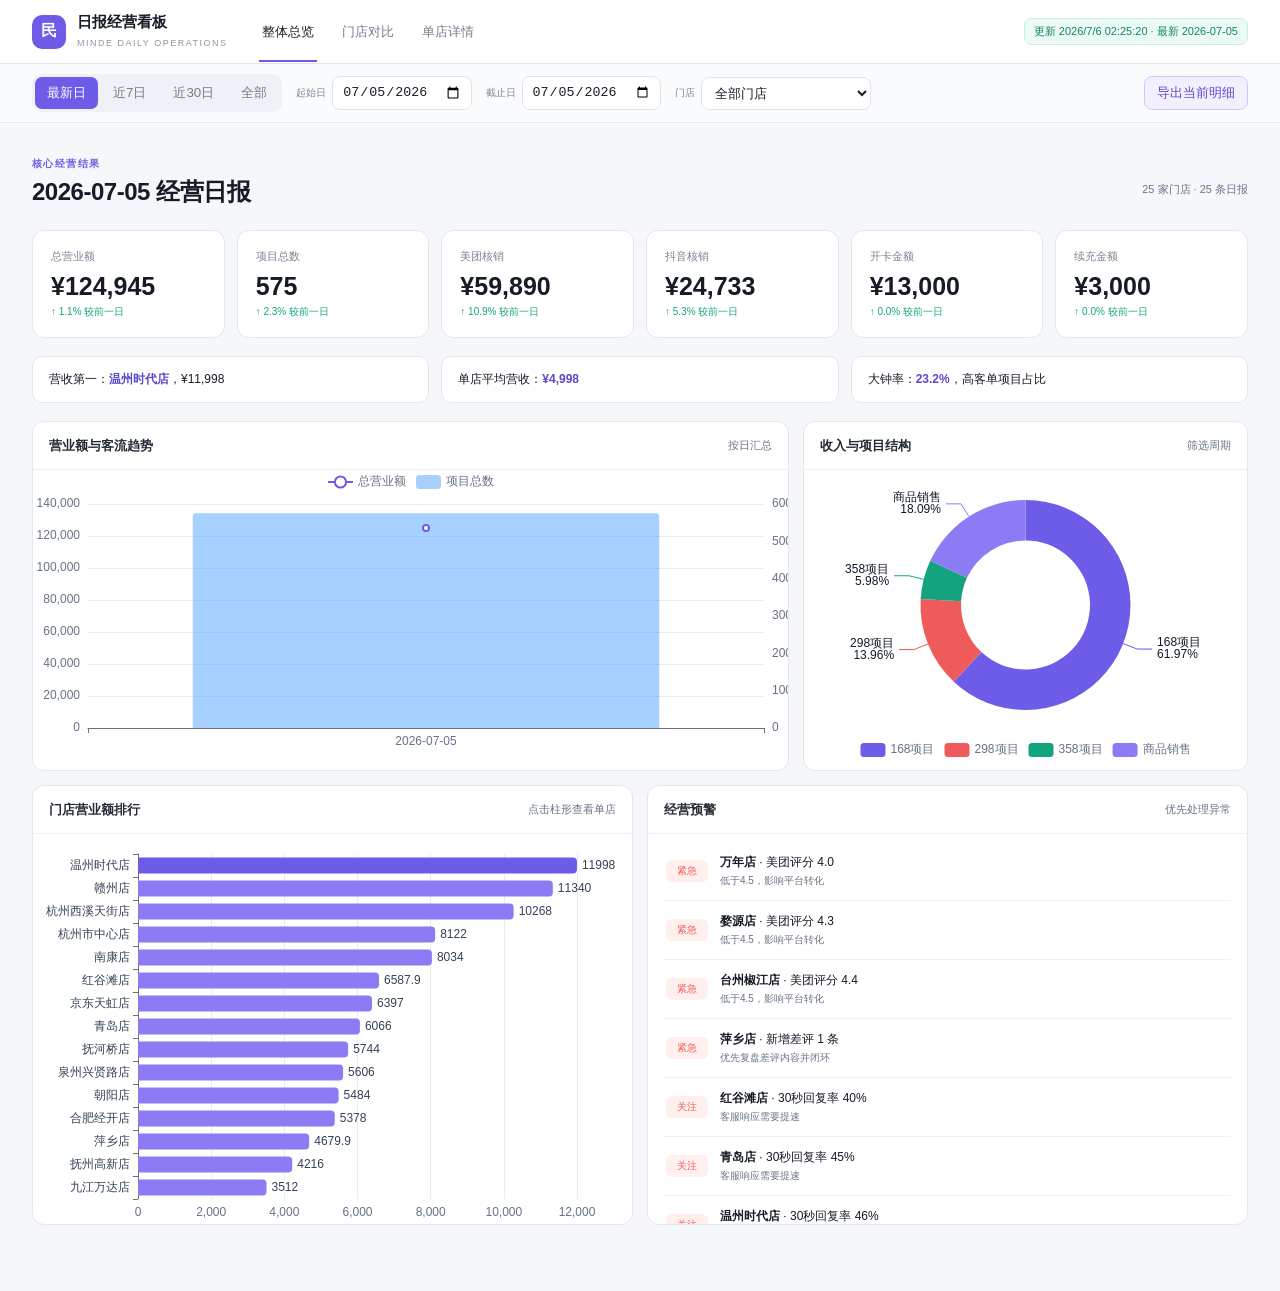
==== daily-dashboard/index.html @ abcda21c "新增日报经营看板" ====
<!doctype html>
<html lang="zh-CN">
<head>
  <meta charset="utf-8">
  <meta name="viewport" content="width=device-width,initial-scale=1">
  <title>民德时代 · 日报看板</title>
  <link rel="stylesheet" href="styles.css">
  <link rel="stylesheet" href="responsive.css">
  <script src="assets/echarts.min.js"></script>
  <script src="data/dashboard_data.js"></script>
</head>
<body>
  <header class="topbar">
    <div class="brand"><span class="brand-mark">民</span><div><h1>日报经营看板</h1><small>MINDE DAILY OPERATIONS</small></div></div>
    <nav id="tabs"><button class="tab active" data-tab="overview">整体总览</button><button class="tab" data-tab="compare">门店对比</button><button class="tab" data-tab="detail">单店详情</button></nav>
    <div class="freshness" id="freshness">数据加载中</div>
  </header>

  <section class="toolbar">
    <div class="quick" id="quick-range"><button data-days="1" class="active">最新日</button><button data-days="7">近7日</button><button data-days="30">近30日</button><button data-days="0">全部</button></div>
    <label>起始日<input type="date" id="start-date"></label>
    <label>截止日<input type="date" id="end-date"></label>
    <label>门店<select id="store-filter"><option value="">全部门店</option></select></label>
    <button class="secondary" id="export-btn">导出当前明细</button>
  </section>

  <main>
    <section id="overview" class="page active">
      <div class="section-head"><div><span class="eyebrow">核心经营结果</span><h2 id="overview-title">最新日报</h2></div><p id="overview-subtitle"></p></div>
      <div class="kpi-grid" id="kpis"></div>
      <div class="insight-grid" id="insights"></div>
      <div class="chart-grid wide-left">
        <article class="card"><div class="card-head"><h3>营业额与客流趋势</h3><span>按日汇总</span></div><div class="chart" id="trend-chart"></div></article>
        <article class="card"><div class="card-head"><h3>收入与项目结构</h3><span>筛选周期</span></div><div class="chart" id="mix-chart"></div></article>
      </div>
      <div class="chart-grid">
        <article class="card"><div class="card-head"><h3>门店营业额排行</h3><span>点击柱形查看单店</span></div><div class="chart tall" id="rank-chart"></div></article>
        <article class="card"><div class="card-head"><h3>经营预警</h3><span>优先处理异常</span></div><div id="alerts" class="alert-list"></div></article>
      </div>
    </section>

    <section id="compare" class="page">
      <div class="section-head"><div><span class="eyebrow">横向比较</span><h2>门店对比</h2></div><p>同周期比较规模、效率与口碑</p></div>
      <div class="metric-pills" id="metric-pills"></div>
      <article class="card"><div class="card-head"><h3 id="compare-chart-title">门店指标排行</h3><span>点击指标切换</span></div><div class="chart tall" id="compare-chart"></div></article>
      <article class="card table-card"><div class="card-head"><h3>门店经营明细</h3><span id="compare-count"></span></div><div class="table-wrap"><table><thead id="compare-head"></thead><tbody id="compare-body"></tbody></table></div></article>
    </section>

    <section id="detail" class="page">
      <div class="section-head"><div><span class="eyebrow">单店诊断</span><h2 id="detail-title">单店详情</h2></div><p>趋势、项目结构、线上渠道与服务质量</p></div>
      <div class="detail-toolbar">
        <div class="detail-period-tabs" id="detail-period-tabs">
          <button class="active" data-mode="week">按周</button>
          <button data-mode="month">按月</button>
        </div>
        <label><span id="detail-period-label">选择周</span><select id="detail-period-value"></select></label>
        <span class="detail-period-summary" id="detail-period-summary"></span>
      </div>
      <div class="kpi-grid" id="detail-kpis"></div>
      <div class="chart-grid">
        <article class="card"><div class="card-head"><h3>营业额趋势</h3><span>含平台核销</span></div><div class="chart" id="detail-revenue"></div></article>
        <article class="card"><div class="card-head"><h3>项目结构</h3><span>168 / 298 / 358</span></div><div class="chart" id="detail-project"></div></article>
        <article class="card"><div class="card-head"><h3>线上流量与核销</h3><span>抖音 / 美团</span></div><div class="chart" id="detail-channel"></div></article>
        <article class="card"><div class="card-head"><h3>口碑与回复</h3><span>评分及回复率</span></div><div class="chart" id="detail-service"></div></article>
      </div>
    </section>
  </main>
  <div class="toast" id="toast"></div>
  <script src="app.js"></script>
</body>
</html>
---- daily-dashboard/styles.css ----
:root{--bg:#f5f7fa;--panel:#fff;--panel2:#f2f4f7;--line:#e3e7ee;--text:#161b26;--muted:#697386;--gold:#6c5ce7;--gold2:#6c5ce7;--green:#14a37f;--red:#ef5b5b;--blue:#6c5ce7;--orange:#ef5b5b}*{box-sizing:border-box}body{margin:0;background:var(--bg);color:var(--text);font-family:-apple-system,BlinkMacSystemFont,"Segoe UI","Microsoft YaHei",sans-serif;font-variant-numeric:tabular-nums}.topbar{height:64px;padding:0 32px;display:flex;align-items:center;gap:30px;position:sticky;top:0;z-index:50;background:rgba(255,255,255,.96);backdrop-filter:blur(16px);border-bottom:1px solid var(--line)}.brand{display:flex;align-items:center;gap:11px;white-space:nowrap}.brand-mark{display:grid;place-items:center;width:34px;height:34px;border-radius:10px;background:var(--gold);color:#fff;font-weight:900}.brand h1{font-size:15px;margin:0}.brand small{font-size:9px;color:#8b93a1;letter-spacing:1.5px}.topbar nav{display:flex;align-self:stretch;gap:20px}.tab,.quick button,.secondary{border:1px solid transparent;background:transparent;color:#747d8d;padding:7px 3px;cursor:pointer}.tab{position:relative;border-radius:0}.tab:after{content:"";position:absolute;left:0;right:0;bottom:0;height:2px;background:var(--gold);opacity:0;transform:scaleX(.4);transition:.18s}.tab:hover,.tab.active{color:var(--text)}.tab.active:after{opacity:1;transform:scaleX(1)}.freshness{margin-left:auto;padding:5px 9px;border:1px solid #caeee2;border-radius:7px;background:#ecfaf5;color:#138464;font-size:11px}.toolbar{min-height:56px;padding:10px 32px;display:flex;align-items:center;gap:14px;flex-wrap:wrap;background:rgba(250,251,253,.96);border-bottom:1px solid var(--line);position:sticky;top:64px;z-index:40}.quick{display:flex;gap:3px;padding:3px;border-radius:10px;background:#eef1f5}.quick button{padding:6px 11px;border-radius:7px}.quick button.active{color:#fff;background:var(--gold)}.toolbar label{font-size:10px;color:#7b8493;display:flex;align-items:center;gap:6px}.toolbar input,.toolbar select{background:#fff;border:1px solid #dfe4eb;color:var(--text);border-radius:8px;padding:7px 9px}.secondary{margin-left:auto;padding:7px 12px;border:1px solid #cfc8ff;border-radius:8px;background:#f2f0ff;color:#5849ca}main{max-width:1600px;margin:auto;padding:30px 32px 52px}.page{display:none}.page.active{display:block}.section-head{display:flex;align-items:end;justify-content:space-between;margin:0 0 22px}.section-head h2{font-size:24px;margin:5px 0 0;letter-spacing:-.02em}.section-head p,.card-head span{color:var(--muted);font-size:11px}.eyebrow{font-size:10px;color:var(--gold);font-weight:700;letter-spacing:1.4px}.kpi-grid{display:grid;grid-template-columns:repeat(6,minmax(145px,1fr));gap:12px;margin-bottom:18px}.kpi{min-height:108px;padding:18px;background:#fff;border:1px solid var(--line);border-radius:12px;position:relative;overflow:hidden}.kpi .label{font-size:11px;color:#7b8493}.kpi .value{font-size:25px;font-weight:750;margin-top:8px}.kpi .sub{font-size:10px;color:var(--muted);margin-top:6px}.delta.up{color:var(--green)}.delta.down{color:var(--red)}.insight-grid{display:grid;grid-template-columns:repeat(3,1fr);gap:12px;margin-bottom:18px}.insight{padding:14px 16px;border:1px solid var(--line);border-radius:10px;background:#fff;font-size:12px}.insight strong{color:#5849ca}.chart-grid{display:grid;grid-template-columns:1fr 1fr;gap:14px;margin-bottom:14px}.wide-left{grid-template-columns:1.7fr 1fr}.card{background:#fff;border:1px solid var(--line);border-radius:12px;overflow:hidden}.card-head{height:48px;padding:0 16px;display:flex;align-items:center;justify-content:space-between;border-bottom:1px solid #edf0f4}.card-head h3{font-size:13px;margin:0;color:#252b36}.chart{height:300px}.chart.tall{height:390px}.alert-list{padding:8px 16px;max-height:390px;overflow:auto}.alert{display:flex;align-items:center;gap:12px;padding:12px 2px;border-bottom:1px solid #edf0f4}.alert:last-child{border-bottom:0}.alert-badge{min-width:42px;padding:4px 6px;border-radius:6px;text-align:center;font-size:10px}.alert-badge.high{background:#fff0ee;color:var(--red)}.alert-badge.mid{background:#fff0ee;color:var(--red)}.alert div{font-size:12px}.alert small{display:block;color:var(--muted);margin-top:3px}.metric-pills{display:flex;gap:7px;flex-wrap:wrap;margin-bottom:14px}.metric-pills button{padding:7px 12px;border:1px solid #dfe4eb;border-radius:8px;background:#fff;color:var(--muted);cursor:pointer}.metric-pills button.active{color:#5849ca;border-color:#cfc8ff;background:#f2f0ff}.detail-toolbar{display:flex;align-items:center;gap:14px;margin:-6px 0 16px;padding:10px 12px;border:1px solid var(--line);border-radius:10px;background:#fff}.detail-period-tabs{display:flex;gap:3px;padding:3px;border-radius:8px;background:#eef1f5}.detail-period-tabs button{padding:6px 14px;border:0;border-radius:6px;background:transparent;color:var(--muted);cursor:pointer}.detail-period-tabs button.active{background:var(--gold);color:#fff}.detail-toolbar label{display:flex;align-items:center;gap:7px;color:#7b8493;font-size:11px}.detail-toolbar select{min-width:190px;padding:7px 9px;border:1px solid #dfe4eb;border-radius:8px;background:#fff;color:var(--text)}.detail-period-summary{margin-left:auto;color:var(--muted);font-size:11px}.table-card{margin-top:14px}.table-wrap{overflow:auto;max-height:520px}table{width:100%;border-collapse:collapse;font-size:11px;white-space:nowrap}th{position:sticky;top:0;background:#f7f8fa;color:#667085;text-align:right;padding:10px 12px;border-bottom:1px solid var(--line)}th:first-child,td:first-child{text-align:left;position:sticky;left:0;background:#fff}td{padding:9px 12px;text-align:right;color:#252b36;border-bottom:1px solid #edf0f4}tbody tr:hover td{background:#f7f8fb}.toast{position:fixed;right:24px;bottom:24px;padding:10px 14px;background:#fff;border:1px solid var(--line);border-radius:9px;box-shadow:0 8px 24px rgba(16,24,40,.1);opacity:0;transform:translateY(8px);transition:.2s;pointer-events:none}.toast.show{opacity:1;transform:none}@media(max-width:1050px){.kpi-grid{grid-template-columns:repeat(3,1fr)}.chart-grid,.wide-left{grid-template-columns:1fr}.insight-grid{grid-template-columns:1fr}.topbar{padding:0 20px}.toolbar,main{padding-left:20px;padding-right:20px}}@media(max-width:680px){.brand small,.freshness{display:none}.topbar{gap:14px}.tab{padding:7px 1px}.toolbar{position:static}.kpi-grid{grid-template-columns:repeat(2,1fr)}.section-head{align-items:start;flex-direction:column}.secondary{margin-left:0}.detail-toolbar{align-items:flex-start;flex-direction:column}.detail-period-summary{margin-left:0}.detail-toolbar select{min-width:0;width:100%}.chart{height:260px}}
---- daily-dashboard/responsive.css ----
@media (max-width: 680px) {
  .detail-toolbar label { width: 100%; }
  .detail-toolbar label span { white-space: nowrap; }
  .detail-toolbar select { width: auto; min-width: 0; flex: 1; }
}
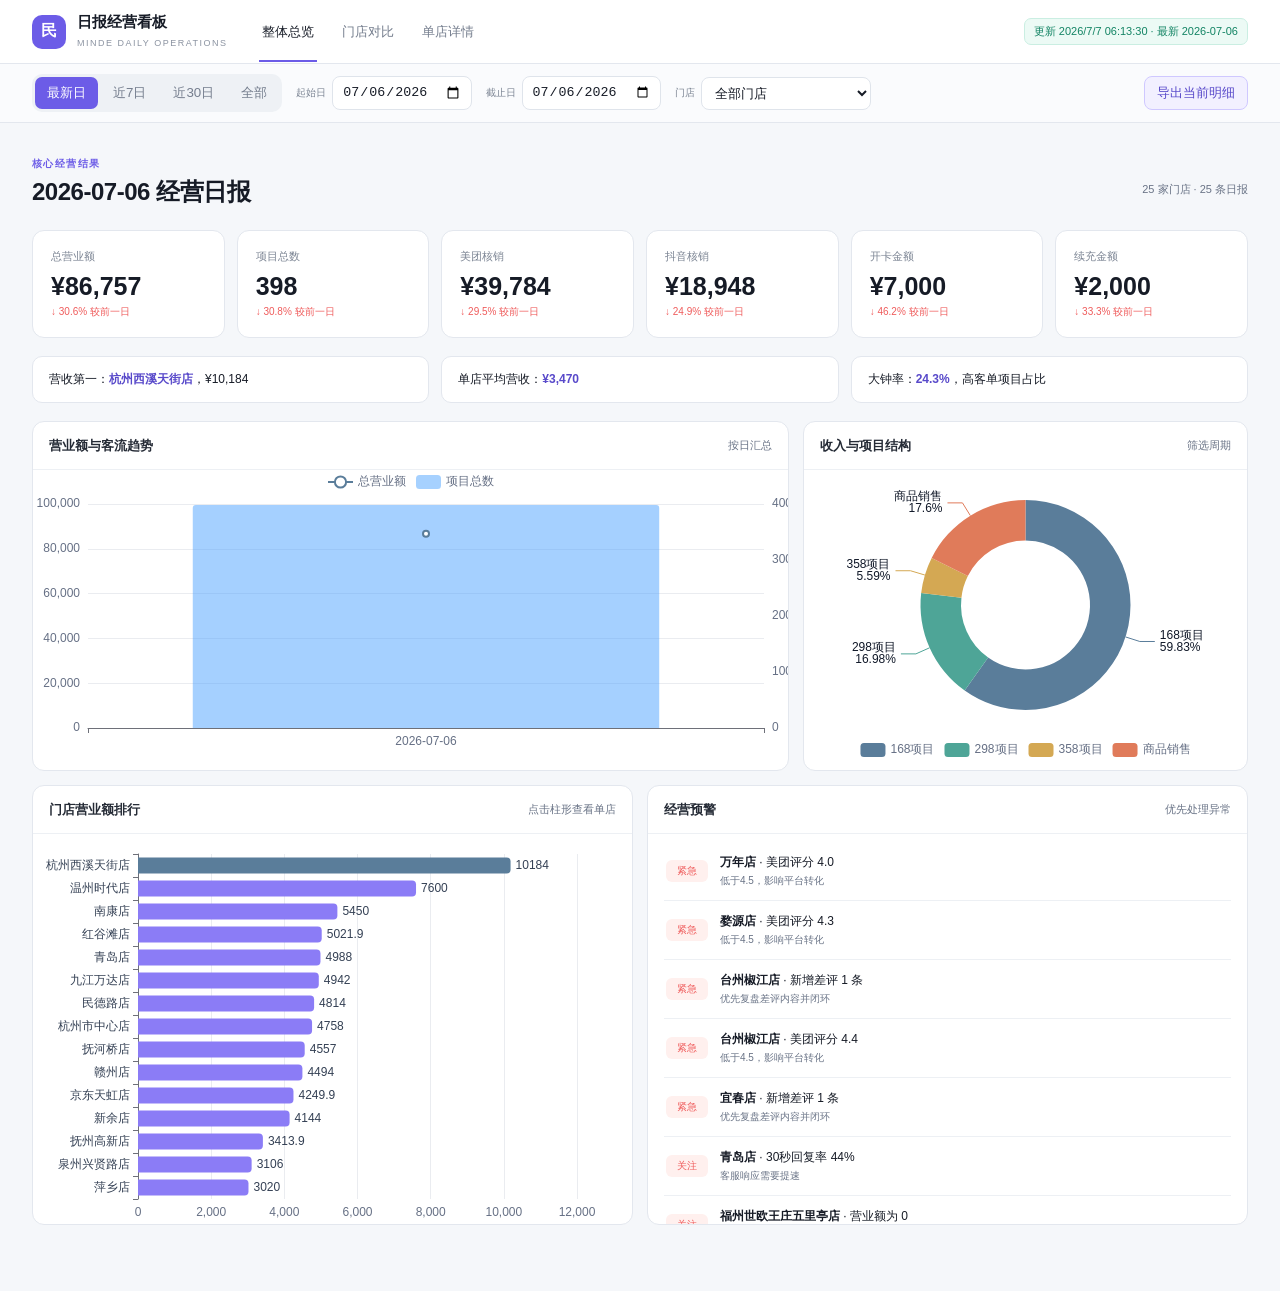
==== commit 3d07ecc5: "加缓存破坏参数，避免浏览器缓存旧数据 Co-Authored-By: Claude Opus 4.6 <noreply@anthropic.com>" ====
--- a/daily-dashboard/index.html
+++ b/daily-dashboard/index.html
@@ -4,10 +4,10 @@
   <meta charset="utf-8">
   <meta name="viewport" content="width=device-width,initial-scale=1">
   <title>民德时代 · 日报看板</title>
-  <link rel="stylesheet" href="styles.css">
-  <link rel="stylesheet" href="responsive.css">
+  <link rel="stylesheet" href="styles.css?v=20260707">
+  <link rel="stylesheet" href="responsive.css?v=20260707">
   <script src="assets/echarts.min.js"></script>
-  <script src="data/dashboard_data.js"></script>
+  <script src="data/dashboard_data.js?v=20260707"></script>
 </head>
 <body>
   <header class="topbar">
--- a/daily-dashboard/styles.css
+++ b/daily-dashboard/styles.css
@@ -1 +1 @@
-:root{--bg:#f5f7fa;--panel:#fff;--panel2:#f2f4f7;--line:#e3e7ee;--text:#161b26;--muted:#697386;--gold:#6c5ce7;--gold2:#6c5ce7;--green:#14a37f;--red:#ef5b5b;--blue:#6c5ce7;--orange:#ef5b5b}*{box-sizing:border-box}body{margin:0;background:var(--bg);color:var(--text);font-family:-apple-system,BlinkMacSystemFont,"Segoe UI","Microsoft YaHei",sans-serif;font-variant-numeric:tabular-nums}.topbar{height:64px;padding:0 32px;display:flex;align-items:center;gap:30px;position:sticky;top:0;z-index:50;background:rgba(255,255,255,.96);backdrop-filter:blur(16px);border-bottom:1px solid var(--line)}.brand{display:flex;align-items:center;gap:11px;white-space:nowrap}.brand-mark{display:grid;place-items:center;width:34px;height:34px;border-radius:10px;background:var(--gold);color:#fff;font-weight:900}.brand h1{font-size:15px;margin:0}.brand small{font-size:9px;color:#8b93a1;letter-spacing:1.5px}.topbar nav{display:flex;align-self:stretch;gap:20px}.tab,.quick button,.secondary{border:1px solid transparent;background:transparent;color:#747d8d;padding:7px 3px;cursor:pointer}.tab{position:relative;border-radius:0}.tab:after{content:"";position:absolute;left:0;right:0;bottom:0;height:2px;background:var(--gold);opacity:0;transform:scaleX(.4);transition:.18s}.tab:hover,.tab.active{color:var(--text)}.tab.active:after{opacity:1;transform:scaleX(1)}.freshness{margin-left:auto;padding:5px 9px;border:1px solid #caeee2;border-radius:7px;background:#ecfaf5;color:#138464;font-size:11px}.toolbar{min-height:56px;padding:10px 32px;display:flex;align-items:center;gap:14px;flex-wrap:wrap;background:rgba(250,251,253,.96);border-bottom:1px solid var(--line);position:sticky;top:64px;z-index:40}.quick{display:flex;gap:3px;padding:3px;border-radius:10px;background:#eef1f5}.quick button{padding:6px 11px;border-radius:7px}.quick button.active{color:#fff;background:var(--gold)}.toolbar label{font-size:10px;color:#7b8493;display:flex;align-items:center;gap:6px}.toolbar input,.toolbar select{background:#fff;border:1px solid #dfe4eb;color:var(--text);border-radius:8px;padding:7px 9px}.secondary{margin-left:auto;padding:7px 12px;border:1px solid #cfc8ff;border-radius:8px;background:#f2f0ff;color:#5849ca}main{max-width:1600px;margin:auto;padding:30px 32px 52px}.page{display:none}.page.active{display:block}.section-head{display:flex;align-items:end;justify-content:space-between;margin:0 0 22px}.section-head h2{font-size:24px;margin:5px 0 0;letter-spacing:-.02em}.section-head p,.card-head span{color:var(--muted);font-size:11px}.eyebrow{font-size:10px;color:var(--gold);font-weight:700;letter-spacing:1.4px}.kpi-grid{display:grid;grid-template-columns:repeat(6,minmax(145px,1fr));gap:12px;margin-bottom:18px}.kpi{min-height:108px;padding:18px;background:#fff;border:1px solid var(--line);border-radius:12px;position:relative;overflow:hidden}.kpi .label{font-size:11px;color:#7b8493}.kpi .value{font-size:25px;font-weight:750;margin-top:8px}.kpi .sub{font-size:10px;color:var(--muted);margin-top:6px}.delta.up{color:var(--green)}.delta.down{color:var(--red)}.insight-grid{display:grid;grid-template-columns:repeat(3,1fr);gap:12px;margin-bottom:18px}.insight{padding:14px 16px;border:1px solid var(--line);border-radius:10px;background:#fff;font-size:12px}.insight strong{color:#5849ca}.chart-grid{display:grid;grid-template-columns:1fr 1fr;gap:14px;margin-bottom:14px}.wide-left{grid-template-columns:1.7fr 1fr}.card{background:#fff;border:1px solid var(--line);border-radius:12px;overflow:hidden}.card-head{height:48px;padding:0 16px;display:flex;align-items:center;justify-content:space-between;border-bottom:1px solid #edf0f4}.card-head h3{font-size:13px;margin:0;color:#252b36}.chart{height:300px}.chart.tall{height:390px}.alert-list{padding:8px 16px;max-height:390px;overflow:auto}.alert{display:flex;align-items:center;gap:12px;padding:12px 2px;border-bottom:1px solid #edf0f4}.alert:last-child{border-bottom:0}.alert-badge{min-width:42px;padding:4px 6px;border-radius:6px;text-align:center;font-size:10px}.alert-badge.high{background:#fff0ee;color:var(--red)}.alert-badge.mid{background:#fff0ee;color:var(--red)}.alert div{font-size:12px}.alert small{display:block;color:var(--muted);margin-top:3px}.metric-pills{display:flex;gap:7px;flex-wrap:wrap;margin-bottom:14px}.metric-pills button{padding:7px 12px;border:1px solid #dfe4eb;border-radius:8px;background:#fff;color:var(--muted);cursor:pointer}.metric-pills button.active{color:#5849ca;border-color:#cfc8ff;background:#f2f0ff}.detail-toolbar{display:flex;align-items:center;gap:14px;margin:-6px 0 16px;padding:10px 12px;border:1px solid var(--line);border-radius:10px;background:#fff}.detail-period-tabs{display:flex;gap:3px;padding:3px;border-radius:8px;background:#eef1f5}.detail-period-tabs button{padding:6px 14px;border:0;border-radius:6px;background:transparent;color:var(--muted);cursor:pointer}.detail-period-tabs button.active{background:var(--gold);color:#fff}.detail-toolbar label{display:flex;align-items:center;gap:7px;color:#7b8493;font-size:11px}.detail-toolbar select{min-width:190px;padding:7px 9px;border:1px solid #dfe4eb;border-radius:8px;background:#fff;color:var(--text)}.detail-period-summary{margin-left:auto;color:var(--muted);font-size:11px}.table-card{margin-top:14px}.table-wrap{overflow:auto;max-height:520px}table{width:100%;border-collapse:collapse;font-size:11px;white-space:nowrap}th{position:sticky;top:0;background:#f7f8fa;color:#667085;text-align:right;padding:10px 12px;border-bottom:1px solid var(--line)}th:first-child,td:first-child{text-align:left;position:sticky;left:0;background:#fff}td{padding:9px 12px;text-align:right;color:#252b36;border-bottom:1px solid #edf0f4}tbody tr:hover td{background:#f7f8fb}.toast{position:fixed;right:24px;bottom:24px;padding:10px 14px;background:#fff;border:1px solid var(--line);border-radius:9px;box-shadow:0 8px 24px rgba(16,24,40,.1);opacity:0;transform:translateY(8px);transition:.2s;pointer-events:none}.toast.show{opacity:1;transform:none}@media(max-width:1050px){.kpi-grid{grid-template-columns:repeat(3,1fr)}.chart-grid,.wide-left{grid-template-columns:1fr}.insight-grid{grid-template-columns:1fr}.topbar{padding:0 20px}.toolbar,main{padding-left:20px;padding-right:20px}}@media(max-width:680px){.brand small,.freshness{display:none}.topbar{gap:14px}.tab{padding:7px 1px}.toolbar{position:static}.kpi-grid{grid-template-columns:repeat(2,1fr)}.section-head{align-items:start;flex-direction:column}.secondary{margin-left:0}.detail-toolbar{align-items:flex-start;flex-direction:column}.detail-period-summary{margin-left:0}.detail-toolbar select{min-width:0;width:100%}.chart{height:260px}}
+:root{--bg:#f5f7fa;--panel:#fff;--panel2:#f2f4f7;--line:#e3e7ee;--text:#161b26;--muted:#697386;--gold:#6c5ce7;--gold2:#6c5ce7;--green:#14a37f;--red:#ef5b5b;--blue:#6c5ce7;--orange:#ef5b5b}*{box-sizing:border-box}body{margin:0;background:var(--bg);color:var(--text);font-family:-apple-system,BlinkMacSystemFont,"Segoe UI","Microsoft YaHei",sans-serif;font-variant-numeric:tabular-nums}.topbar{height:64px;padding:0 32px;display:flex;align-items:center;gap:30px;position:sticky;top:0;z-index:50;background:rgba(255,255,255,.96);backdrop-filter:blur(16px);border-bottom:1px solid var(--line)}.brand{display:flex;align-items:center;gap:11px;white-space:nowrap}.brand-mark{display:grid;place-items:center;width:34px;height:34px;border-radius:10px;background:var(--gold);color:#fff;font-weight:900}.brand h1{font-size:15px;margin:0}.brand small{font-size:9px;color:#8b93a1;letter-spacing:1.5px}.topbar nav{display:flex;align-self:stretch;gap:20px}.tab,.quick button,.secondary{border:1px solid transparent;background:transparent;color:#747d8d;padding:7px 3px;cursor:pointer}.tab{position:relative;border-radius:0}.tab:after{content:"";position:absolute;left:0;right:0;bottom:0;height:2px;background:var(--gold);opacity:0;transform:scaleX(.4);transition:.18s}.tab:hover,.tab.active{color:var(--text)}.tab.active:after{opacity:1;transform:scaleX(1)}.freshness{margin-left:auto;padding:5px 9px;border:1px solid #caeee2;border-radius:7px;background:#ecfaf5;color:#138464;font-size:11px}.toolbar{min-height:56px;padding:10px 32px;display:flex;align-items:center;gap:14px;flex-wrap:wrap;background:rgba(250,251,253,.96);border-bottom:1px solid var(--line);position:sticky;top:64px;z-index:40}.quick{display:flex;gap:3px;padding:3px;border-radius:10px;background:#eef1f5}.quick button{padding:6px 11px;border-radius:7px}.quick button.active{color:#fff;background:var(--gold)}.toolbar label{font-size:10px;color:#7b8493;display:flex;align-items:center;gap:6px}.toolbar input,.toolbar select{background:#fff;border:1px solid #dfe4eb;color:var(--text);border-radius:8px;padding:7px 9px}.secondary{margin-left:auto;padding:7px 12px;border:1px solid #cfc8ff;border-radius:8px;background:#f2f0ff;color:#5849ca}main{max-width:1600px;margin:auto;padding:30px 32px 52px}.page{display:none}.page.active{display:block}.section-head{display:flex;align-items:end;justify-content:space-between;margin:0 0 22px}.section-head h2{font-size:24px;margin:5px 0 0;letter-spacing:-.02em}.section-head p,.card-head span{color:var(--muted);font-size:11px}.eyebrow{font-size:10px;color:var(--gold);font-weight:700;letter-spacing:1.4px}.kpi-grid{display:grid;grid-template-columns:repeat(6,minmax(145px,1fr));gap:12px;margin-bottom:18px}.kpi{min-height:108px;padding:18px;background:#fff;border:1px solid var(--line);border-radius:12px;position:relative;overflow:hidden;transition:transform .25s cubic-bezier(.4,0,.2,1),box-shadow .25s cubic-bezier(.4,0,.2,1)}.kpi:hover{transform:translateY(-2px) scale(1.03);box-shadow:0 8px 28px rgba(16,24,40,.08),0 1px 6px rgba(16,24,40,.04);z-index:2}.kpi .label{font-size:11px;color:#7b8493}.kpi .value{font-size:25px;font-weight:750;margin-top:8px}.kpi .sub{font-size:10px;color:var(--muted);margin-top:6px}.delta.up{color:var(--green)}.delta.down{color:var(--red)}.insight-grid{display:grid;grid-template-columns:repeat(3,1fr);gap:12px;margin-bottom:18px}.insight{padding:14px 16px;border:1px solid var(--line);border-radius:10px;background:#fff;font-size:12px;transition:transform .2s ease,box-shadow .2s ease}.insight:hover{transform:translateY(-1px) scale(1.015);box-shadow:0 6px 20px rgba(16,24,40,.06)}.insight strong{color:#5849ca}.chart-grid{display:grid;grid-template-columns:1fr 1fr;gap:14px;margin-bottom:14px}.wide-left{grid-template-columns:1.7fr 1fr}.card{background:#fff;border:1px solid var(--line);border-radius:12px;overflow:hidden;transition:transform .25s cubic-bezier(.4,0,.2,1),box-shadow .25s cubic-bezier(.4,0,.2,1)}.card:hover{transform:translateY(-3px) scale(1.012);box-shadow:0 12px 40px rgba(16,24,40,.10),0 2px 8px rgba(16,24,40,.06)}.card-head{height:48px;padding:0 16px;display:flex;align-items:center;justify-content:space-between;border-bottom:1px solid #edf0f4}.card-head h3{font-size:13px;margin:0;color:#252b36}.chart{height:300px}.chart.tall{height:390px}.alert-list{padding:8px 16px;max-height:390px;overflow:auto}.alert{display:flex;align-items:center;gap:12px;padding:12px 2px;border-bottom:1px solid #edf0f4}.alert:last-child{border-bottom:0}.alert-badge{min-width:42px;padding:4px 6px;border-radius:6px;text-align:center;font-size:10px}.alert-badge.high{background:#fff0ee;color:var(--red)}.alert-badge.mid{background:#fff0ee;color:var(--red)}.alert div{font-size:12px}.alert small{display:block;color:var(--muted);margin-top:3px}.metric-pills{display:flex;gap:7px;flex-wrap:wrap;margin-bottom:14px}.metric-pills button{padding:7px 12px;border:1px solid #dfe4eb;border-radius:8px;background:#fff;color:var(--muted);cursor:pointer}.metric-pills button.active{color:#5849ca;border-color:#cfc8ff;background:#f2f0ff}.detail-toolbar{display:flex;align-items:center;gap:14px;margin:-6px 0 16px;padding:10px 12px;border:1px solid var(--line);border-radius:10px;background:#fff}.detail-period-tabs{display:flex;gap:3px;padding:3px;border-radius:8px;background:#eef1f5}.detail-period-tabs button{padding:6px 14px;border:0;border-radius:6px;background:transparent;color:var(--muted);cursor:pointer}.detail-period-tabs button.active{background:var(--gold);color:#fff}.detail-toolbar label{display:flex;align-items:center;gap:7px;color:#7b8493;font-size:11px}.detail-toolbar select{min-width:190px;padding:7px 9px;border:1px solid #dfe4eb;border-radius:8px;background:#fff;color:var(--text)}.detail-period-summary{margin-left:auto;color:var(--muted);font-size:11px}.table-card{margin-top:14px}.table-wrap{overflow:auto;max-height:520px}table{width:100%;border-collapse:collapse;font-size:11px;white-space:nowrap}th{position:sticky;top:0;background:#f7f8fa;color:#667085;text-align:right;padding:10px 12px;border-bottom:1px solid var(--line)}th:first-child,td:first-child{text-align:left;position:sticky;left:0;background:#fff}td{padding:9px 12px;text-align:right;color:#252b36;border-bottom:1px solid #edf0f4}tbody tr:hover td{background:#f7f8fb}.toast{position:fixed;right:24px;bottom:24px;padding:10px 14px;background:#fff;border:1px solid var(--line);border-radius:9px;box-shadow:0 8px 24px rgba(16,24,40,.1);opacity:0;transform:translateY(8px);transition:.2s;pointer-events:none}.toast.show{opacity:1;transform:none}@media(max-width:1050px){.kpi-grid{grid-template-columns:repeat(3,1fr)}.chart-grid,.wide-left{grid-template-columns:1fr}.insight-grid{grid-template-columns:1fr}.topbar{padding:0 20px}.toolbar,main{padding-left:20px;padding-right:20px}}@media(max-width:680px){.brand small,.freshness{display:none}.topbar{gap:14px}.tab{padding:7px 1px}.toolbar{position:static}.kpi-grid{grid-template-columns:repeat(2,1fr)}.section-head{align-items:start;flex-direction:column}.secondary{margin-left:0}.detail-toolbar{align-items:flex-start;flex-direction:column}.detail-period-summary{margin-left:0}.detail-toolbar select{min-width:0;width:100%}.chart{height:260px}}
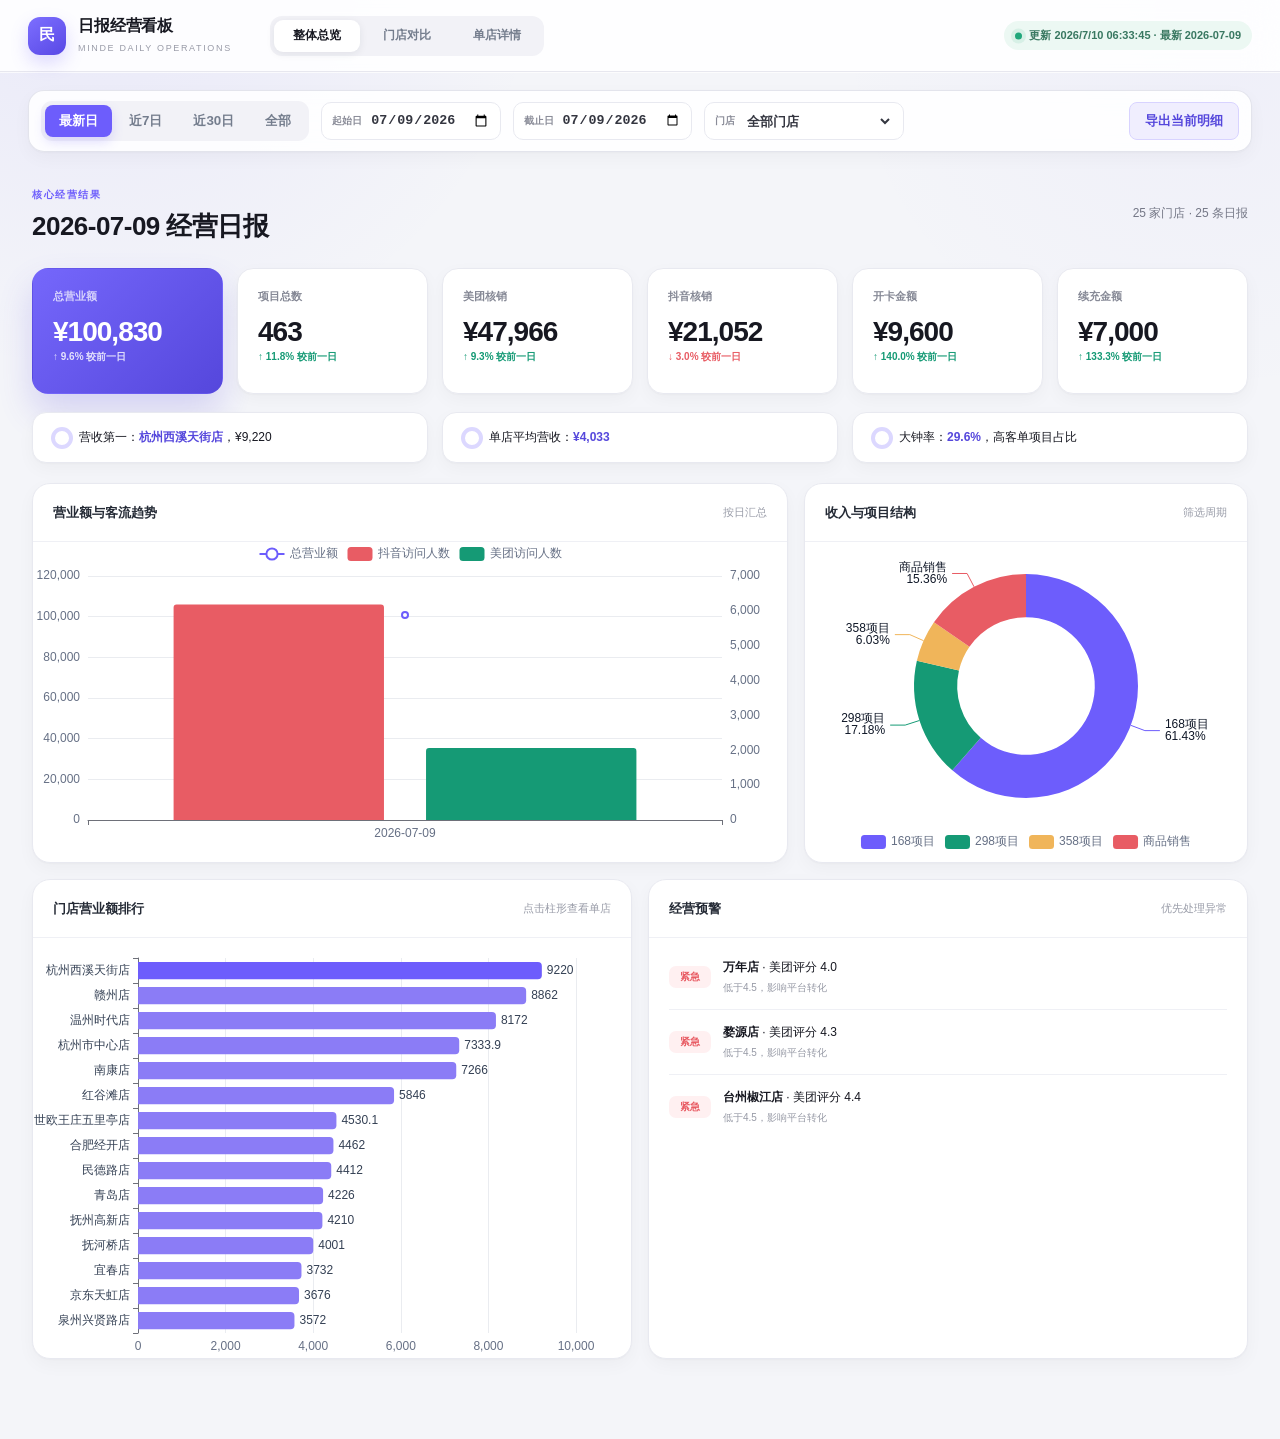
==== commit 11c28a33: "更新日报数据并重构看板UI" ====
--- a/daily-dashboard/index.html
+++ b/daily-dashboard/index.html
@@ -4,10 +4,12 @@
   <meta charset="utf-8">
   <meta name="viewport" content="width=device-width,initial-scale=1">
   <title>民德时代 · 日报看板</title>
-  <link rel="stylesheet" href="styles.css?v=20260707">
-  <link rel="stylesheet" href="responsive.css?v=20260707">
+  <link rel="icon" href="data:image/svg+xml,<svg xmlns=%22http://www.w3.org/2000/svg%22 viewBox=%220 0 64 64%22><rect width=%2264%22 height=%2264%22 rx=%2218%22 fill=%22%236d5dfc%22/><text x=%2232%22 y=%2242%22 text-anchor=%22middle%22 font-size=%2234%22 fill=%22white%22>民</text></svg>">
+  <link rel="stylesheet" href="styles.css?v=20260710">
+  <link rel="stylesheet" href="responsive.css?v=20260710">
+  <link rel="stylesheet" href="premium.css?v=20260710">
   <script src="assets/echarts.min.js"></script>
-  <script src="data/dashboard_data.js?v=20260707"></script>
+  <script src="data/dashboard_data.js?v=20260710"></script>
 </head>
 <body>
   <header class="topbar">
@@ -66,6 +68,6 @@
     </section>
   </main>
   <div class="toast" id="toast"></div>
-  <script src="app.js"></script>
+  <script src="app.js?v=20260710"></script>
 </body>
 </html>
--- a/daily-dashboard/premium.css
+++ b/daily-dashboard/premium.css
@@ -0,0 +1,285 @@
+:root {
+  --bg: #f4f5f9;
+  --panel: #ffffff;
+  --panel-soft: #f8f8fc;
+  --line: #e8e9f0;
+  --line-strong: #dcdee8;
+  --text: #171821;
+  --muted: #747786;
+  --muted-light: #a0a3af;
+  --primary: #6d5dfc;
+  --primary-dark: #5547dc;
+  --primary-soft: #f0eefe;
+  --green: #159a75;
+  --red: #e85c64;
+  --shadow-sm: 0 1px 2px rgba(20, 22, 35, .03), 0 6px 18px rgba(20, 22, 35, .035);
+  --shadow-md: 0 16px 40px rgba(36, 30, 88, .08);
+}
+
+html { background: var(--bg); }
+body {
+  color: var(--text);
+  background:
+    radial-gradient(circle at 8% -5%, rgba(109, 93, 252, .09), transparent 28rem),
+    radial-gradient(circle at 95% 1%, rgba(109, 93, 252, .045), transparent 24rem),
+    var(--bg);
+  -webkit-font-smoothing: antialiased;
+}
+
+.topbar {
+  height: 72px;
+  padding: 0 max(28px, calc((100vw - 1536px) / 2));
+  gap: 38px;
+  background: rgba(255, 255, 255, .88);
+  border-bottom-color: rgba(225, 226, 235, .8);
+  box-shadow: 0 1px 0 rgba(255,255,255,.7);
+}
+.brand { gap: 12px; }
+.brand-mark {
+  width: 38px;
+  height: 38px;
+  border-radius: 12px;
+  background: linear-gradient(145deg, #7d6fff, #5848e5);
+  box-shadow: 0 8px 18px rgba(109, 93, 252, .22);
+}
+.brand h1 { font-size: 16px; font-weight: 720; letter-spacing: -.01em; }
+.brand small { margin-top: 2px; color: #999ba8; letter-spacing: 1.65px; }
+.topbar nav {
+  align-self: auto;
+  height: 40px;
+  gap: 4px;
+  padding: 4px;
+  border-radius: 12px;
+  background: #f2f2f7;
+}
+.tab {
+  min-width: 86px;
+  padding: 0 16px;
+  border-radius: 9px;
+  font-size: 12px;
+  font-weight: 600;
+  transition: color .18s ease, background .18s ease, box-shadow .18s ease;
+}
+.tab::after { display: none; }
+.tab:hover { background: rgba(255,255,255,.55); }
+.tab.active {
+  color: var(--text);
+  background: #fff;
+  box-shadow: 0 2px 8px rgba(30, 32, 48, .08);
+}
+.freshness {
+  position: relative;
+  padding: 7px 11px 7px 25px;
+  border: 0;
+  border-radius: 999px;
+  color: #397861;
+  background: #ecf8f3;
+  font-weight: 600;
+}
+.freshness::before {
+  content: '';
+  position: absolute;
+  left: 11px;
+  top: 50%;
+  width: 7px;
+  height: 7px;
+  border-radius: 50%;
+  background: #21a77b;
+  transform: translateY(-50%);
+  box-shadow: 0 0 0 4px rgba(33,167,123,.10);
+}
+
+.toolbar {
+  position: sticky;
+  top: 72px;
+  z-index: 40;
+  width: min(calc(100% - 56px), 1536px);
+  min-height: 62px;
+  margin: 18px auto 0;
+  padding: 10px 12px;
+  gap: 12px;
+  border: 1px solid rgba(224, 225, 234, .9);
+  border-radius: 16px;
+  background: rgba(255,255,255,.88);
+  box-shadow: var(--shadow-sm);
+  backdrop-filter: blur(20px) saturate(150%);
+}
+.quick { padding: 4px; border-radius: 11px; background: #f2f2f7; }
+.quick button {
+  min-height: 32px;
+  padding: 0 13px;
+  border-radius: 8px;
+  font-weight: 600;
+}
+.quick button:hover { background: rgba(255,255,255,.7); }
+.quick button.active {
+  color: #fff;
+  background: var(--primary);
+  box-shadow: 0 5px 12px rgba(109,93,252,.2);
+}
+.toolbar label {
+  min-height: 38px;
+  padding: 0 10px;
+  gap: 8px;
+  border: 1px solid var(--line);
+  border-radius: 10px;
+  color: #8a8c98;
+  background: #fff;
+  font-size: 10px;
+  font-weight: 600;
+}
+.toolbar input, .toolbar select {
+  min-width: 112px;
+  padding: 0;
+  border: 0;
+  outline: 0;
+  color: #343640;
+  background: transparent;
+  font-weight: 600;
+}
+.secondary {
+  min-height: 38px;
+  padding: 0 15px;
+  border: 1px solid #d8d3ff;
+  color: var(--primary-dark);
+  background: var(--primary-soft);
+  font-weight: 650;
+}
+.secondary:hover { border-color: #c9c2ff; background: #e9e6ff; }
+
+main { max-width: 1600px; padding: 32px 32px 64px; }
+.page.active { animation: page-in .28s ease both; }
+@keyframes page-in { from { opacity: 0; transform: translateY(5px); } to { opacity: 1; transform: none; } }
+.section-head { margin-bottom: 24px; align-items: center; }
+.section-head h2 { margin-top: 7px; font-size: 26px; font-weight: 730; }
+.section-head p { max-width: 470px; font-size: 12px; line-height: 1.6; }
+.eyebrow { color: var(--primary); font-size: 10px; font-weight: 750; letter-spacing: .16em; }
+
+.kpi-grid { gap: 14px; margin-bottom: 18px; }
+.kpi {
+  min-height: 126px;
+  padding: 20px;
+  border-color: var(--line);
+  border-radius: 16px;
+  box-shadow: var(--shadow-sm);
+  transition: border-color .18s ease, box-shadow .18s ease, transform .18s ease;
+}
+.kpi:hover { z-index: auto; transform: translateY(-2px); border-color: #d9d6f4; box-shadow: var(--shadow-md); }
+.kpi .label { color: #858895; font-size: 11px; font-weight: 600; }
+.kpi .value { margin-top: 14px; font-size: 28px; line-height: 1; letter-spacing: -.035em; }
+.kpi .sub { margin-top: 11px; font-weight: 600; }
+#kpis .kpi:first-child, #detail-kpis .kpi:first-child {
+  color: #fff;
+  border-color: transparent;
+  background: linear-gradient(135deg, #7567fb 0%, #5547dc 100%);
+  box-shadow: 0 18px 34px rgba(85, 71, 220, .2);
+}
+#kpis .kpi:first-child .label, #detail-kpis .kpi:first-child .label { color: rgba(255,255,255,.72); }
+#kpis .kpi:first-child .sub, #detail-kpis .kpi:first-child .sub { color: rgba(255,255,255,.82); }
+
+.insight-grid { gap: 14px; margin-bottom: 20px; }
+.insight {
+  position: relative;
+  padding: 16px 18px 16px 46px;
+  border-color: var(--line);
+  border-radius: 14px;
+  box-shadow: var(--shadow-sm);
+  transition: border-color .18s ease, transform .18s ease;
+}
+.insight::before {
+  content: '';
+  position: absolute;
+  left: 18px;
+  top: 50%;
+  width: 14px;
+  height: 14px;
+  border: 4px solid #dcd8ff;
+  border-radius: 50%;
+  transform: translateY(-50%);
+}
+.insight:hover { transform: translateY(-1px); border-color: #d9d6f4; box-shadow: var(--shadow-sm); }
+.insight strong { color: var(--primary-dark); }
+
+.chart-grid { gap: 16px; margin-bottom: 16px; }
+.card {
+  border-color: var(--line);
+  border-radius: 18px;
+  box-shadow: var(--shadow-sm);
+  transition: border-color .18s ease, box-shadow .18s ease, transform .18s ease;
+}
+.card:hover { transform: translateY(-1px); border-color: #dedbea; box-shadow: 0 12px 30px rgba(27,29,45,.065); }
+.card-head { height: 58px; padding: 0 20px; border-bottom-color: #eff0f5; }
+.card-head h3 { font-size: 13px; font-weight: 700; }
+.card-head span { color: #999ca8; }
+.chart { height: 320px; }
+.chart.tall { height: 420px; }
+
+.alert-list { padding: 7px 20px 12px; }
+.alert { padding: 14px 0; border-bottom-color: #eff0f5; }
+.alert-badge { border-radius: 7px; font-weight: 700; }
+.alert-badge.high, .alert-badge.mid { background: #fff0f1; color: var(--red); }
+.alert small { margin-top: 5px; color: #9699a5; }
+
+.metric-pills { gap: 8px; margin-bottom: 16px; }
+.metric-pills button {
+  padding: 8px 14px;
+  border-color: var(--line-strong);
+  border-radius: 10px;
+  font-weight: 600;
+  transition: .18s ease;
+}
+.metric-pills button:hover { border-color: #cfc9ff; color: var(--primary-dark); }
+.metric-pills button.active { border-color: #cec7ff; color: var(--primary-dark); background: var(--primary-soft); }
+
+.detail-toolbar {
+  margin: -4px 0 18px;
+  padding: 11px 13px;
+  border-color: var(--line);
+  border-radius: 14px;
+  box-shadow: var(--shadow-sm);
+}
+.detail-period-tabs { border-radius: 10px; }
+.detail-period-tabs button { min-height: 32px; padding: 0 16px; font-weight: 650; }
+.detail-period-tabs button.active { background: var(--primary); box-shadow: 0 4px 10px rgba(109,93,252,.18); }
+.detail-toolbar select { min-height: 34px; border-color: var(--line-strong); border-radius: 9px; }
+
+.table-card { margin-top: 16px; }
+.table-wrap { max-height: 560px; }
+table { font-size: 11px; }
+th { height: 44px; padding: 0 14px; color: #777a87; background: #f8f8fb; }
+td { padding: 11px 14px; border-bottom-color: #f0f1f5; }
+tbody tr:hover td { background: #f8f7ff; }
+
+@media (max-width: 1050px) {
+  .topbar { padding: 0 20px; gap: 20px; }
+  .toolbar { width: calc(100% - 40px); }
+  .kpi-grid { grid-template-columns: repeat(3, minmax(0,1fr)); }
+}
+
+@media (max-width: 720px) {
+  body { background: var(--bg); }
+  .topbar { height: auto; min-height: 64px; padding: 10px 16px; flex-wrap: wrap; }
+  .brand { flex: 1; }
+  .topbar nav { width: 100%; order: 3; }
+  .tab { flex: 1; min-width: 0; }
+  .toolbar { position: static; width: calc(100% - 24px); margin-top: 12px; padding: 10px; }
+  .quick { width: 100%; }
+  .quick button { flex: 1; }
+  .toolbar label { flex: 1 1 calc(50% - 6px); }
+  .toolbar input, .toolbar select { min-width: 0; width: 100%; }
+  .secondary { width: 100%; margin-left: 0; }
+  main { padding: 24px 12px 44px; }
+  .section-head { align-items: flex-start; gap: 8px; }
+  .section-head h2 { font-size: 23px; }
+  .kpi-grid { grid-template-columns: repeat(2, minmax(0,1fr)); gap: 10px; }
+  .kpi { min-height: 116px; padding: 16px; }
+  .kpi .value { font-size: 24px; }
+  .insight { padding-left: 42px; }
+  .card { border-radius: 15px; }
+  .card-head { height: 54px; padding: 0 15px; }
+  .chart { height: 280px; }
+}
+
+@media (prefers-reduced-motion: reduce) {
+  *, *::before, *::after { animation: none !important; transition: none !important; }
+}
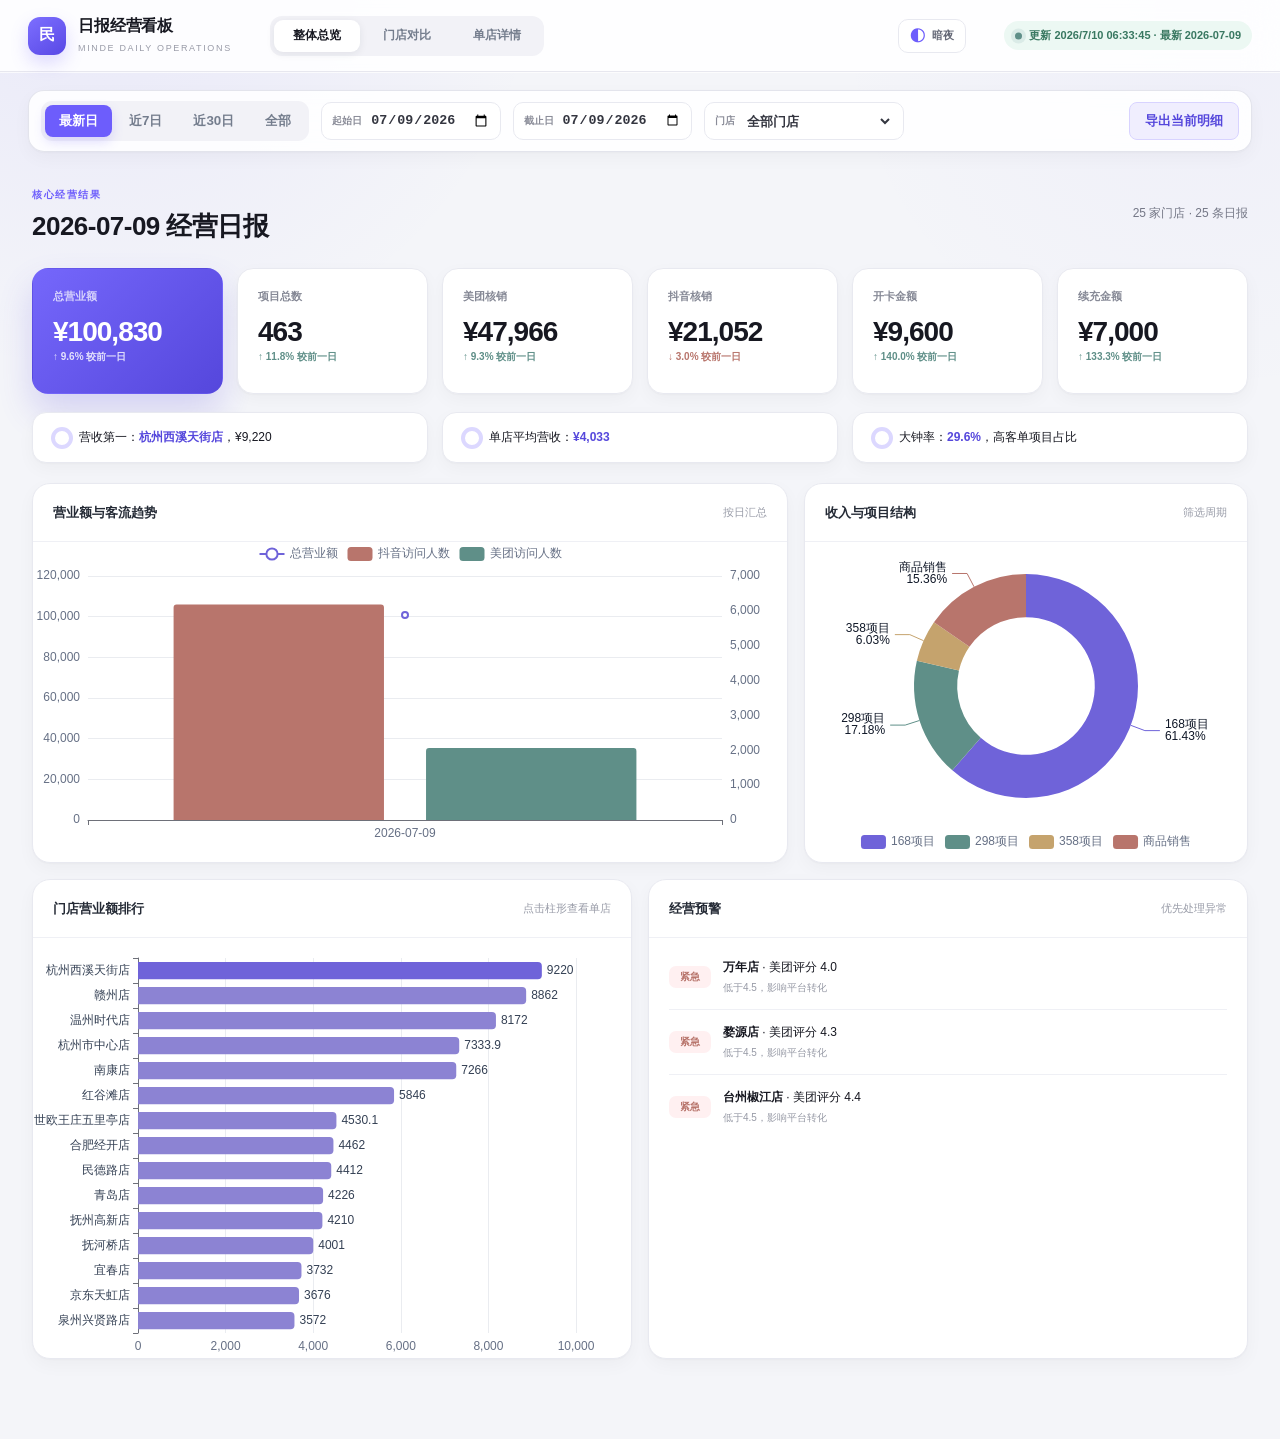
==== commit 5e6bbb7c: "新增暗夜模式并优化高级配色" ====
--- a/daily-dashboard/index.html
+++ b/daily-dashboard/index.html
@@ -4,6 +4,7 @@
   <meta charset="utf-8">
   <meta name="viewport" content="width=device-width,initial-scale=1">
   <title>民德时代 · 日报看板</title>
+  <script>try{document.documentElement.dataset.theme=localStorage.getItem('dashboard-theme')||'light'}catch(e){document.documentElement.dataset.theme='light'}</script>
   <link rel="icon" href="data:image/svg+xml,<svg xmlns=%22http://www.w3.org/2000/svg%22 viewBox=%220 0 64 64%22><rect width=%2264%22 height=%2264%22 rx=%2218%22 fill=%22%236d5dfc%22/><text x=%2232%22 y=%2242%22 text-anchor=%22middle%22 font-size=%2234%22 fill=%22white%22>民</text></svg>">
   <link rel="stylesheet" href="styles.css?v=20260710">
   <link rel="stylesheet" href="responsive.css?v=20260710">
@@ -15,6 +16,7 @@
   <header class="topbar">
     <div class="brand"><span class="brand-mark">民</span><div><h1>日报经营看板</h1><small>MINDE DAILY OPERATIONS</small></div></div>
     <nav id="tabs"><button class="tab active" data-tab="overview">整体总览</button><button class="tab" data-tab="compare">门店对比</button><button class="tab" data-tab="detail">单店详情</button></nav>
+    <button class="theme-toggle" id="theme-toggle" type="button" aria-label="切换明暗主题"><span class="theme-toggle-icon" aria-hidden="true">◐</span><span id="theme-toggle-label">暗夜</span></button>
     <div class="freshness" id="freshness">数据加载中</div>
   </header>
 
--- a/daily-dashboard/premium.css
+++ b/daily-dashboard/premium.css
@@ -10,8 +10,8 @@
   --primary: #6d5dfc;
   --primary-dark: #5547dc;
   --primary-soft: #f0eefe;
-  --green: #159a75;
-  --red: #e85c64;
+  --green: #5f8f88;
+  --red: #b8756c;
   --shadow-sm: 0 1px 2px rgba(20, 22, 35, .03), 0 6px 18px rgba(20, 22, 35, .035);
   --shadow-md: 0 16px 40px rgba(36, 30, 88, .08);
 }
@@ -84,10 +84,30 @@
   width: 7px;
   height: 7px;
   border-radius: 50%;
-  background: #21a77b;
+  background: #5f8f88;
   transform: translateY(-50%);
-  box-shadow: 0 0 0 4px rgba(33,167,123,.10);
-}
+  box-shadow: 0 0 0 4px rgba(95,143,136,.12);
+}
+
+.theme-toggle {
+  display: inline-flex;
+  align-items: center;
+  gap: 7px;
+  min-height: 34px;
+  margin-left: auto;
+  padding: 0 11px;
+  border: 1px solid var(--line);
+  border-radius: 10px;
+  color: #656977;
+  background: rgba(255,255,255,.72);
+  font-size: 11px;
+  font-weight: 650;
+  cursor: pointer;
+  transition: border-color .18s ease, background .18s ease, color .18s ease;
+}
+.theme-toggle:hover { color: var(--primary-dark); border-color: #d5d0f4; background: #fff; }
+.theme-toggle-icon { color: var(--primary); font-size: 15px; line-height: 1; }
+.theme-toggle + .freshness { margin-left: 0; }
 
 .toolbar {
   position: sticky;
@@ -260,6 +280,8 @@
   body { background: var(--bg); }
   .topbar { height: auto; min-height: 64px; padding: 10px 16px; flex-wrap: wrap; }
   .brand { flex: 1; }
+  .theme-toggle { margin-left: 0; }
+  #theme-toggle-label { display: none; }
   .topbar nav { width: 100%; order: 3; }
   .tab { flex: 1; min-width: 0; }
   .toolbar { position: static; width: calc(100% - 24px); margin-top: 12px; padding: 10px; }
@@ -280,6 +302,82 @@
   .chart { height: 280px; }
 }
 
+html[data-theme="dark"] {
+  color-scheme: dark;
+  --bg: #11141c;
+  --panel: #1a1e28;
+  --panel-soft: #202531;
+  --line: #2c3240;
+  --line-strong: #394151;
+  --text: #eef0f4;
+  --muted: #989fad;
+  --muted-light: #6f7786;
+  --primary: #9187e4;
+  --primary-dark: #aca4ee;
+  --primary-soft: #292641;
+  --green: #79a9a1;
+  --red: #c98780;
+  --shadow-sm: 0 1px 2px rgba(0,0,0,.18), 0 10px 26px rgba(0,0,0,.12);
+  --shadow-md: 0 18px 44px rgba(0,0,0,.22);
+}
+html[data-theme="dark"] body {
+  background:
+    radial-gradient(circle at 8% -5%, rgba(111,99,217,.16), transparent 30rem),
+    radial-gradient(circle at 96% 0%, rgba(95,143,136,.07), transparent 28rem),
+    var(--bg);
+}
+html[data-theme="dark"] .topbar { background: rgba(17,20,28,.9); border-bottom-color: #292f3b; box-shadow: none; }
+html[data-theme="dark"] .brand h1 { color: #f2f3f6; }
+html[data-theme="dark"] .brand small { color: #737b8b; }
+html[data-theme="dark"] .topbar nav,
+html[data-theme="dark"] .quick,
+html[data-theme="dark"] .detail-period-tabs { background: #202530; }
+html[data-theme="dark"] .tab { color: #8f97a7; }
+html[data-theme="dark"] .tab:hover { color: #e4e7ec; background: #262c38; }
+html[data-theme="dark"] .tab.active { color: #f4f5f7; background: #303644; box-shadow: none; }
+html[data-theme="dark"] .theme-toggle { color: #b0b6c2; background: #1d222c; border-color: #343b49; }
+html[data-theme="dark"] .theme-toggle:hover { color: #fff; background: #252b37; border-color: #4a5262; }
+html[data-theme="dark"] .freshness { color: #8db8ae; background: #1b302e; }
+html[data-theme="dark"] .toolbar { background: rgba(25,29,39,.9); border-color: #303746; }
+html[data-theme="dark"] .toolbar label { color: #858e9d; background: #202530; border-color: #343b49; }
+html[data-theme="dark"] .toolbar input,
+html[data-theme="dark"] .toolbar select { color: #e8eaf0; }
+html[data-theme="dark"] .quick button { color: #949cab; }
+html[data-theme="dark"] .quick button:hover { background: #292f3b; }
+html[data-theme="dark"] .quick button.active { color: #fff; background: #756bd5; box-shadow: none; }
+html[data-theme="dark"] .secondary { color: #c7c1f3; background: #292641; border-color: #47416a; }
+html[data-theme="dark"] .section-head h2,
+html[data-theme="dark"] .card-head h3 { color: var(--text); }
+html[data-theme="dark"] .section-head p,
+html[data-theme="dark"] .card-head span { color: #858d9c; }
+html[data-theme="dark"] .kpi,
+html[data-theme="dark"] .card,
+html[data-theme="dark"] .insight,
+html[data-theme="dark"] .detail-toolbar { color: var(--text); background: var(--panel); border-color: var(--line); }
+html[data-theme="dark"] .kpi:hover,
+html[data-theme="dark"] .card:hover,
+html[data-theme="dark"] .insight:hover { border-color: #454c5c; }
+html[data-theme="dark"] #kpis .kpi:first-child,
+html[data-theme="dark"] #detail-kpis .kpi:first-child { background: linear-gradient(135deg,#746bd0,#5148a3); box-shadow: 0 18px 38px rgba(24,19,66,.32); }
+html[data-theme="dark"] .kpi .label { color: #969eac; }
+html[data-theme="dark"] .insight { background: #181c25; }
+html[data-theme="dark"] .insight::before { border-color: #4c476f; }
+html[data-theme="dark"] .insight strong { color: #b0a8ec; }
+html[data-theme="dark"] .card-head { border-bottom-color: #2b313e; }
+html[data-theme="dark"] .alert { border-bottom-color: #2b313e; }
+html[data-theme="dark"] .alert-badge.high,
+html[data-theme="dark"] .alert-badge.mid { color: #d49791; background: #352527; }
+html[data-theme="dark"] .metric-pills button { color: #9da4b2; background: #1a1e28; border-color: #343b49; }
+html[data-theme="dark"] .metric-pills button:hover,
+html[data-theme="dark"] .metric-pills button.active { color: #c7c1f3; background: #292641; border-color: #4c4571; }
+html[data-theme="dark"] .detail-toolbar select { color: #e8eaf0; background: #202530; border-color: #394151; }
+html[data-theme="dark"] th { color: #a0a7b4; background: #202530; border-bottom-color: #343b49; }
+html[data-theme="dark"] td { color: #d7dae1; background: #1a1e28; border-bottom-color: #292f3b; }
+html[data-theme="dark"] th:first-child,
+html[data-theme="dark"] td:first-child { background: #1a1e28; }
+html[data-theme="dark"] tbody tr:hover td { background: #232835; }
+html[data-theme="dark"] .toast { color: #e9ebef; background: #252b37; border-color: #3d4554; }
+
 @media (prefers-reduced-motion: reduce) {
   *, *::before, *::after { animation: none !important; transition: none !important; }
 }
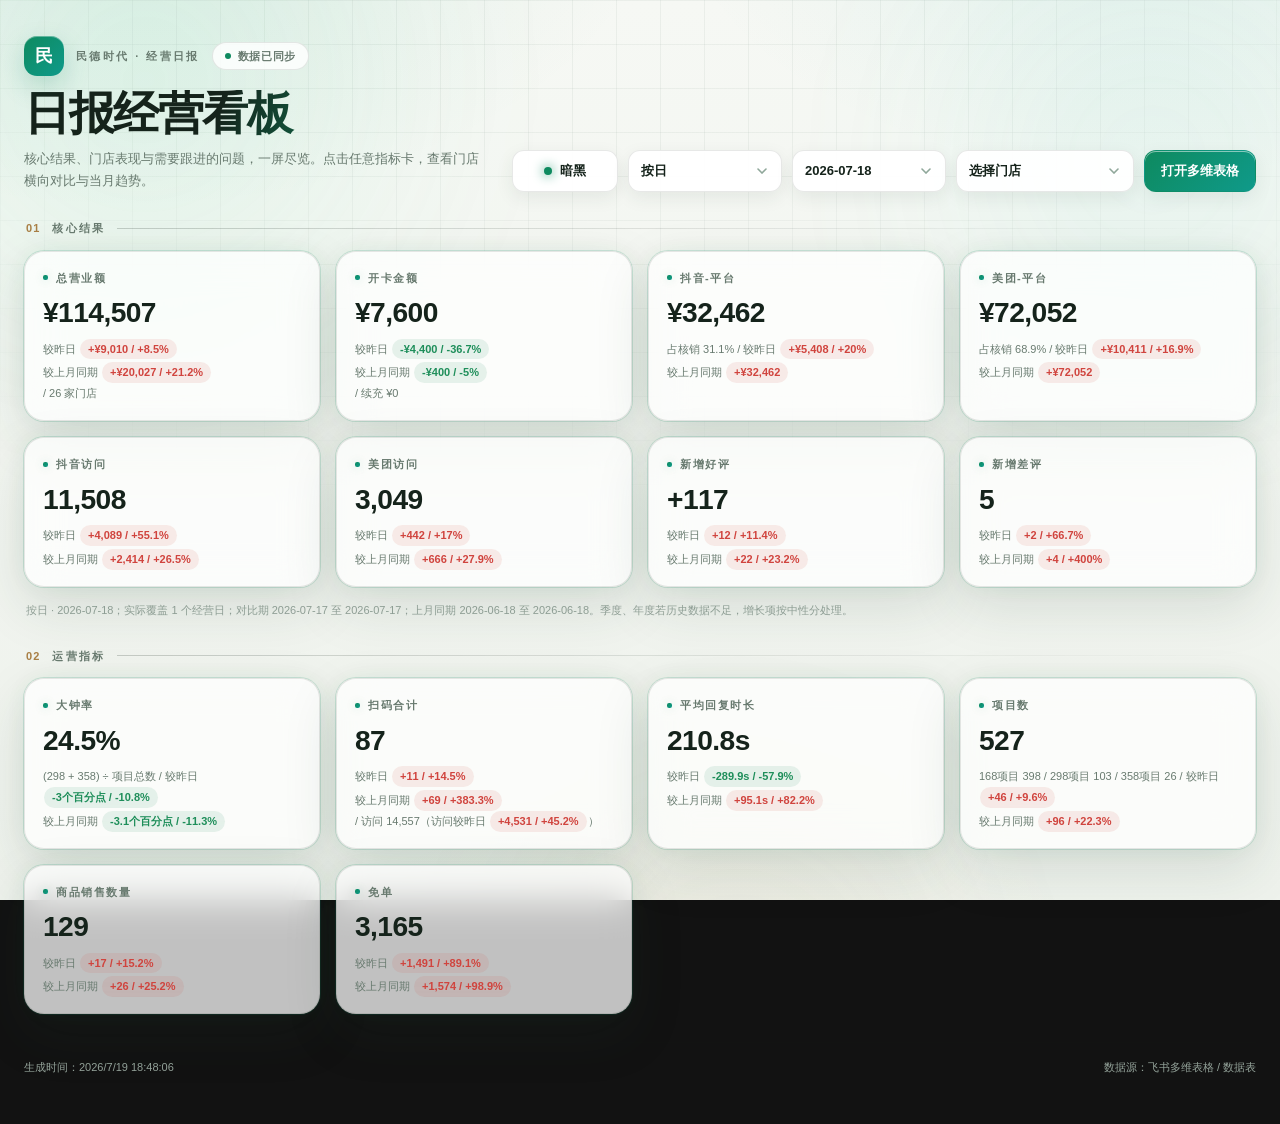
==== commit bdeed9b1: "日报看板替换为迁移版单文件看板（数据至2026-07-18），卡片顶部亮条改整圈翡翠发光" ====
--- a/daily-dashboard/index.html
+++ b/daily-dashboard/index.html
@@ -2,74 +2,1350 @@
 <html lang="zh-CN">
 <head>
   <meta charset="utf-8">
-  <meta name="viewport" content="width=device-width,initial-scale=1">
-  <title>民德时代 · 日报看板</title>
-  <script>try{document.documentElement.dataset.theme=localStorage.getItem('dashboard-theme')||'light'}catch(e){document.documentElement.dataset.theme='light'}</script>
-  <link rel="icon" href="data:image/svg+xml,<svg xmlns=%22http://www.w3.org/2000/svg%22 viewBox=%220 0 64 64%22><rect width=%2264%22 height=%2264%22 rx=%2218%22 fill=%22%236d5dfc%22/><text x=%2232%22 y=%2242%22 text-anchor=%22middle%22 font-size=%2234%22 fill=%22white%22>民</text></svg>">
-  <link rel="stylesheet" href="styles.css?v=20260710">
-  <link rel="stylesheet" href="responsive.css?v=20260710">
-  <link rel="stylesheet" href="premium.css?v=20260710">
-  <script src="assets/echarts.min.js"></script>
-  <script src="data/dashboard_data.js?v=20260710"></script>
+  <meta name="viewport" content="width=device-width, initial-scale=1">
+  <title>民德时代日报看板</title>
+  <style>
+    /* ============================================================
+       曜石翡翠 · Obsidian Jade — 高端经营指挥舱视觉系统
+       暗色为主视觉，亮色同样精致；红涨绿跌遵循业务约定
+       ============================================================ */
+    :root {
+      color-scheme: dark;
+      --ink: #ecf5ef;
+      --muted: #8fa79a;
+      --faint: #5f7267;
+      --line: rgba(236, 245, 239, .09);
+      --line-strong: rgba(236, 245, 239, .20);
+      --paper: rgba(14, 22, 17, .58);
+      --paper-strong: rgba(17, 27, 21, .88);
+      --surface: rgba(255, 255, 255, .035);
+      --surface-2: rgba(255, 255, 255, .06);
+      --blue: #3ddc9f;
+      --cyan: #4adccc;
+      --violet: #a9baff;
+      --orange: #3ddc9f;
+      --gold: #d8b47e;
+      --jade: #3ddc9f;
+      --mint: rgba(61, 220, 159, .13);
+      --grid: rgba(170, 205, 184, .05);
+      --chart-grid: rgba(236, 245, 239, .13);
+      --glow: rgba(61, 220, 159, .30);
+      --ring: rgba(61, 220, 159, .42);
+      --halo: rgba(61, 220, 159, .20);
+      --halo-glow: rgba(61, 220, 159, .09);
+      --up: #f4716f;
+      --up-bg: rgba(244, 113, 111, .13);
+      --down: #45d194;
+      --down-bg: rgba(69, 209, 148, .13);
+      --shadow: 0 26px 70px rgba(0, 0, 0, .46);
+      --on-accent: #05231a;
+      --hero-gradient:
+        radial-gradient(54rem 32rem at 10% -12%, rgba(61, 220, 159, .14), transparent 62%),
+        radial-gradient(48rem 30rem at 90% -14%, rgba(74, 220, 204, .11), transparent 64%),
+        radial-gradient(44rem 28rem at 55% 120%, rgba(216, 180, 126, .09), transparent 66%),
+        linear-gradient(180deg, #070c09 0%, #050908 100%);
+    }
+    body[data-theme="light"] {
+      color-scheme: light;
+      --ink: #15231b;
+      --muted: #687a6f;
+      --faint: #94a39a;
+      --line: rgba(21, 35, 27, .10);
+      --line-strong: rgba(21, 35, 27, .20);
+      --paper: rgba(255, 255, 255, .74);
+      --paper-strong: rgba(255, 255, 255, .94);
+      --surface: rgba(255, 255, 255, .82);
+      --surface-2: rgba(21, 35, 27, .05);
+      --blue: #0e8a5f;
+      --cyan: #0f9a8a;
+      --violet: #6f7cc4;
+      --orange: #0e8a5f;
+      --gold: #a97f45;
+      --jade: #0e8a5f;
+      --mint: rgba(14, 138, 95, .10);
+      --grid: rgba(20, 62, 43, .05);
+      --chart-grid: rgba(21, 35, 27, .16);
+      --glow: rgba(14, 138, 95, .22);
+      --ring: rgba(14, 138, 95, .38);
+      --halo: rgba(14, 138, 95, .16);
+      --halo-glow: rgba(14, 138, 95, .07);
+      --up: #d0443e;
+      --up-bg: rgba(208, 68, 62, .10);
+      --down: #1e8e5a;
+      --down-bg: rgba(30, 142, 90, .10);
+      --shadow: 0 20px 54px rgba(34, 62, 46, .13);
+      --on-accent: #ffffff;
+      --hero-gradient:
+        radial-gradient(54rem 32rem at 10% -12%, rgba(14, 138, 95, .10), transparent 62%),
+        radial-gradient(48rem 30rem at 90% -14%, rgba(15, 154, 138, .09), transparent 64%),
+        radial-gradient(44rem 28rem at 55% 120%, rgba(169, 127, 69, .08), transparent 66%),
+        linear-gradient(180deg, #f6f8f4 0%, #eef2ec 100%);
+    }
+    * { box-sizing: border-box; }
+    html { scroll-behavior: smooth; }
+    body {
+      margin: 0;
+      min-height: 100vh;
+      color: var(--ink);
+      font-family: "Avenir Next", "PingFang SC", "Microsoft YaHei", "Noto Sans CJK SC", sans-serif;
+      font-size: 14px;
+      line-height: 1.5;
+      font-weight: 400;
+      background: var(--hero-gradient);
+      background-attachment: fixed;
+      overflow-x: hidden;
+      transition: background .3s ease, color .3s ease;
+      -webkit-font-smoothing: antialiased;
+      text-rendering: optimizeLegibility;
+    }
+    button, input, select, textarea { font-family: inherit; }
+    ::selection { background: rgba(61, 220, 159, .30); color: var(--ink); }
+    :focus-visible { outline: 2px solid var(--blue); outline-offset: 2px; border-radius: 8px; }
+    ::-webkit-scrollbar { width: 10px; height: 10px; }
+    ::-webkit-scrollbar-track { background: transparent; }
+    ::-webkit-scrollbar-thumb { background: rgba(143, 167, 154, .30); border-radius: 8px; border: 2px solid transparent; background-clip: content-box; }
+    ::-webkit-scrollbar-thumb:hover { background: rgba(143, 167, 154, .48); border: 2px solid transparent; background-clip: content-box; }
+
+    /* 环境层：细网格 + 极光漂移光斑 */
+    body::before {
+      content: "";
+      position: fixed;
+      inset: 0;
+      pointer-events: none;
+      background-image:
+        linear-gradient(var(--grid) 1px, transparent 1px),
+        linear-gradient(90deg, var(--grid) 1px, transparent 1px);
+      background-size: 44px 44px;
+      mask-image: radial-gradient(ellipse 92% 64% at 50% 0%, black 26%, transparent 100%);
+      -webkit-mask-image: radial-gradient(ellipse 92% 64% at 50% 0%, black 26%, transparent 100%);
+    }
+    .ambient { position: fixed; inset: 0; z-index: 0; pointer-events: none; overflow: hidden; }
+    .ambient .blob { position: absolute; border-radius: 999px; filter: blur(90px); opacity: .55; will-change: transform; }
+    body[data-theme="light"] .ambient .blob { opacity: .38; }
+    .blob-a { width: 46rem; height: 46rem; left: -14rem; top: -18rem; background: radial-gradient(circle, rgba(61, 220, 159, .32), transparent 65%); animation: drift 26s ease-in-out infinite alternate; }
+    .blob-b { width: 40rem; height: 40rem; right: -12rem; top: -10rem; background: radial-gradient(circle, rgba(74, 220, 204, .26), transparent 65%); animation: drift 32s ease-in-out infinite alternate-reverse; }
+    .blob-c { width: 38rem; height: 38rem; left: 34%; bottom: -24rem; background: radial-gradient(circle, rgba(216, 180, 126, .22), transparent 65%); animation: drift 38s ease-in-out infinite alternate; }
+    @keyframes drift { from { transform: translate3d(0, 0, 0) scale(1); } to { transform: translate3d(4rem, 2.6rem, 0) scale(1.12); } }
+
+    .shell { position: relative; z-index: 1; width: min(1360px, calc(100vw - 48px)); margin: 0 auto; padding: 36px 0 48px; }
+
+    /* 顶部品牌区 */
+    .hero {
+      display: grid;
+      grid-template-columns: minmax(0, 1fr) auto;
+      gap: 24px;
+      align-items: end;
+      margin-bottom: 28px;
+      animation: rise .55s cubic-bezier(.22, .9, .3, 1) both;
+    }
+    .brand-line { display: flex; align-items: center; gap: 12px; flex-wrap: wrap; }
+    .brand-mark {
+      width: 40px; height: 40px; border-radius: 13px;
+      display: inline-grid; place-items: center;
+      font-size: 18px; font-weight: 700; color: var(--on-accent);
+      background: linear-gradient(135deg, var(--blue), var(--cyan));
+      box-shadow: 0 10px 26px var(--glow), inset 0 1px 0 rgba(255, 255, 255, .35);
+    }
+    .eyebrow { color: var(--muted); font-size: 11px; font-weight: 700; letter-spacing: .22em; text-transform: uppercase; }
+    .live-pill {
+      display: inline-flex; align-items: center; gap: 7px;
+      padding: 5px 12px; border-radius: 999px;
+      border: 1px solid var(--line); background: var(--surface);
+      color: var(--muted); font-size: 11px; font-weight: 600; letter-spacing: .06em;
+      backdrop-filter: blur(12px); -webkit-backdrop-filter: blur(12px);
+    }
+    .live-pill i { width: 6px; height: 6px; border-radius: 999px; background: var(--blue); box-shadow: 0 0 0 0 rgba(61, 220, 159, .5); animation: pulse 2.4s ease-out infinite; }
+    @keyframes pulse { 0% { box-shadow: 0 0 0 0 rgba(61, 220, 159, .45); } 70% { box-shadow: 0 0 0 9px rgba(61, 220, 159, 0); } 100% { box-shadow: 0 0 0 0 rgba(61, 220, 159, 0); } }
+    h1 {
+      margin: 14px 0 10px;
+      font-size: clamp(32px, 3.6vw, 48px);
+      line-height: 1.04; font-weight: 700; letter-spacing: -.03em;
+      background: linear-gradient(112deg, var(--ink) 42%, var(--blue) 82%, var(--cyan));
+      -webkit-background-clip: text; background-clip: text; color: transparent;
+    }
+    .subtitle { max-width: 640px; color: var(--muted); font-size: 13px; line-height: 1.7; }
+
+    /* 控件 */
+    .controls { display: flex; gap: 10px; align-items: center; justify-content: flex-end; flex-wrap: wrap; }
+    .select-wrap, .button {
+      height: 42px;
+      display: inline-flex; align-items: center;
+      border: 1px solid var(--line); border-radius: 12px;
+      background: var(--paper-strong);
+      backdrop-filter: blur(14px); -webkit-backdrop-filter: blur(14px);
+      box-shadow: 0 8px 22px rgba(0, 0, 0, .16), inset 0 1px 0 rgba(255, 255, 255, .06);
+      transition: border-color .2s ease, transform .2s ease, box-shadow .2s ease;
+    }
+    body[data-theme="light"] .select-wrap, body[data-theme="light"] .button { box-shadow: 0 6px 18px rgba(34, 62, 46, .08), inset 0 1px 0 rgba(255, 255, 255, .5); }
+    .select-wrap:hover, .button:hover { border-color: var(--line-strong); }
+    .select-wrap { padding: 0 12px; }
+    select, .date-input {
+      border: 0; outline: 0; background: transparent;
+      color: var(--ink); font: inherit; font-size: 13px; font-weight: 600;
+      min-width: 128px; cursor: pointer;
+    }
+    select {
+      appearance: none; -webkit-appearance: none;
+      padding-right: 22px;
+      background-image: url("data:image/svg+xml;utf8,<svg xmlns='http://www.w3.org/2000/svg' width='10' height='6' viewBox='0 0 10 6'><path d='M1 1l4 4 4-4' stroke='%238fa79a' stroke-width='1.6' fill='none' stroke-linecap='round'/></svg>");
+      background-repeat: no-repeat; background-position: right 2px center;
+    }
+    select option { color: #ecf5ef; background: #101a14; }
+    body[data-theme="light"] select option { color: #15231b; background: #ffffff; }
+    .date-input { min-width: 142px; }
+    .custom-range { display: none; gap: 8px; align-items: center; }
+    .custom-range.active { display: flex; }
+    .custom-range .period-note { margin: 0; }
+    .button {
+      padding: 0 16px; gap: 8px;
+      color: var(--ink); text-decoration: none;
+      font-size: 13px; font-weight: 600; cursor: pointer;
+    }
+    .button:hover { transform: translateY(-2px); border-color: var(--blue); }
+    .button.primary {
+      background: linear-gradient(135deg, var(--blue), var(--cyan));
+      border-color: transparent; color: var(--on-accent);
+      box-shadow: 0 12px 30px var(--glow), inset 0 1px 0 rgba(255, 255, 255, .30);
+    }
+    .button.primary:hover { box-shadow: 0 16px 40px var(--glow), inset 0 1px 0 rgba(255, 255, 255, .30); }
+    .theme-toggle { min-width: 106px; justify-content: center; }
+    .theme-dot { width: 8px; height: 8px; border-radius: 999px; background: var(--blue); box-shadow: 0 0 12px var(--blue); }
+
+    /* 分组标题 */
+    .section-label {
+      display: flex; align-items: center; gap: 12px;
+      margin: 28px 2px 14px;
+      color: var(--muted); font-size: 11px; font-weight: 700; letter-spacing: .20em;
+    }
+    .section-label em { font-style: normal; color: var(--gold); font-weight: 700; letter-spacing: .10em; }
+    .section-label::after { content: ""; flex: 1; height: 1px; background: linear-gradient(90deg, var(--line-strong), transparent); }
+    .period-note { margin: 14px 2px 0; color: var(--faint); font-size: 11px; line-height: 1.7; }
+
+    /* 玻璃卡片（整圈翡翠发光描边） */
+    .grid { display: grid; gap: 16px; }
+    .card {
+      position: relative;
+      background: var(--paper);
+      border: 1px solid var(--line);
+      border-radius: 20px;
+      box-shadow: var(--shadow), 0 0 0 1px var(--halo), 0 0 26px var(--halo-glow);
+      backdrop-filter: blur(18px) saturate(140%);
+      -webkit-backdrop-filter: blur(18px) saturate(140%);
+      overflow: hidden;
+      animation: rise .6s cubic-bezier(.22, .9, .3, 1) backwards;
+      transition: transform .24s cubic-bezier(.22, .9, .3, 1), box-shadow .24s ease, border-color .24s ease;
+    }
+    .card > * { position: relative; }
+
+    /* KPI 指标卡 */
+    .kpis { grid-template-columns: repeat(4, minmax(0, 1fr)); }
+    .secondary-kpis { grid-template-columns: repeat(4, minmax(0, 1fr)); }
+    .kpi { padding: 18px 18px 16px; min-height: 140px; cursor: pointer; }
+    .kpi:hover {
+      transform: translateY(-6px) scale(1.025);
+      border-color: var(--ring);
+      box-shadow: 0 30px 80px rgba(0, 0, 0, .50), 0 0 0 1px var(--ring), 0 0 46px rgba(61, 220, 159, .22);
+      z-index: 3;
+    }
+    body[data-theme="light"] .kpi:hover { box-shadow: 0 24px 60px rgba(34, 62, 46, .20), 0 0 0 1px var(--ring), 0 0 34px rgba(14, 138, 95, .16); }
+    .kpi.active { border-color: var(--ring); box-shadow: 0 0 0 3px rgba(61, 220, 159, .16), var(--shadow); }
+    .kpis .card:nth-child(1) { animation-delay: .04s; }
+    .kpis .card:nth-child(2) { animation-delay: .09s; }
+    .kpis .card:nth-child(3) { animation-delay: .14s; }
+    .kpis .card:nth-child(4) { animation-delay: .19s; }
+    .kpis .card:nth-child(5) { animation-delay: .24s; }
+    .kpis .card:nth-child(6) { animation-delay: .29s; }
+    .kpis .card:nth-child(7) { animation-delay: .34s; }
+    .kpis .card:nth-child(8) { animation-delay: .39s; }
+    .secondary-kpis .card:nth-child(1) { animation-delay: .08s; }
+    .secondary-kpis .card:nth-child(2) { animation-delay: .13s; }
+    .secondary-kpis .card:nth-child(3) { animation-delay: .18s; }
+    .secondary-kpis .card:nth-child(4) { animation-delay: .23s; }
+    .secondary-kpis .card:nth-child(5) { animation-delay: .28s; }
+    .secondary-kpis .card:nth-child(6) { animation-delay: .33s; }
+    .secondary-kpis .card:nth-child(7) { animation-delay: .38s; }
+    .label { display: flex; align-items: center; gap: 8px; color: var(--muted); font-size: 11px; font-weight: 700; letter-spacing: .14em; }
+    .label::before { content: ""; width: 5px; height: 5px; border-radius: 2px; background: linear-gradient(135deg, var(--blue), var(--cyan)); box-shadow: 0 0 10px var(--glow); }
+    .value {
+      margin-top: 12px;
+      font-size: clamp(24px, 2.2vw, 32px);
+      line-height: 1.08; font-weight: 600; letter-spacing: -.02em;
+      font-variant-numeric: tabular-nums;
+      overflow: hidden; text-overflow: ellipsis; white-space: nowrap;
+    }
+    .hint { margin-top: 10px; color: var(--muted); font-size: 11px; line-height: 1.9; }
+    .hint .delta-up, .hint .delta-down, .hint .delta-flat {
+      display: inline-block; padding: 0 8px; margin: 0 1px;
+      border-radius: 999px; font-weight: 600;
+    }
+    .hint .delta-up { background: var(--up-bg); }
+    .hint .delta-down { background: var(--down-bg); }
+    .month-compare { display: block; margin-top: 3px; }
+    .delta-up { color: var(--up); }
+    .delta-down { color: var(--down); }
+    .delta-flat { color: var(--muted); }
+
+    /* 面板 */
+    .panel-head { display: flex; justify-content: space-between; gap: 14px; align-items: center; padding: 20px 22px 10px; }
+    .panel-title { font-size: 17px; font-weight: 700; letter-spacing: -.01em; }
+    .panel-sub { color: var(--muted); font-size: 12px; margin-top: 4px; line-height: 1.6; }
+    .kpi-trend-panel { margin: 18px 0 4px; scroll-margin-top: 20px; }
+    .secondary-kpis + .kpi-trend-panel { margin-top: 18px; }
+    .kpi-panel-tools { display: flex; gap: 10px; align-items: center; flex-wrap: wrap; justify-content: flex-end; }
+    .kpi-trend-layout { display: grid; gap: 14px; padding: 4px 18px 18px; }
+    .kpi-trend-section { border: 1px solid var(--line); border-radius: 16px; background: var(--surface); overflow: hidden; }
+    .kpi-trend-section .panel-sub { padding: 16px 20px 0; }
+    .metric-summary { padding: 2px 20px 12px; color: var(--muted); font-size: 12px; line-height: 1.7; }
+
+    /* 门店横向对比 */
+    .metric-compare-list { padding: 0 14px 14px; display: grid; gap: 8px; overflow-x: auto; }
+    .metric-compare-row {
+      display: grid;
+      grid-template-columns: 42px minmax(150px, 1fr) minmax(120px, .5fr) minmax(88px, .4fr) minmax(136px, .55fr) minmax(136px, .55fr) minmax(180px, .8fr);
+      gap: 12px; align-items: center;
+      min-width: 900px;
+      padding: 11px 14px;
+      border: 1px solid var(--line); border-radius: 14px;
+      background: var(--surface);
+      color: var(--ink); text-decoration: none; cursor: pointer;
+      transition: transform .18s ease, border-color .18s ease, background .18s ease;
+    }
+    .metric-compare-row.header { cursor: default; background: transparent; border-color: transparent; padding: 0 14px 2px; color: var(--faint); font-size: 11px; font-weight: 600; letter-spacing: .06em; }
+    .metric-compare-row:not(.header):hover { border-color: var(--blue); transform: translateY(-1px); }
+    .metric-compare-store { font-weight: 600; }
+    .metric-compare-value { font-weight: 600; text-align: right; font-variant-numeric: tabular-nums; }
+    .metric-compare-muted { color: var(--muted); font-size: 11px; text-align: right; font-variant-numeric: tabular-nums; }
+    .metric-bar { position: relative; height: 8px; border-radius: 999px; background: var(--surface-2); }
+    .metric-bar-fill { height: 100%; border-radius: inherit; background: linear-gradient(90deg, var(--blue), var(--cyan)); box-shadow: 0 0 14px var(--glow); }
+    .metric-median-marker { position: absolute; top: -4px; width: 2px; height: 16px; border-radius: 2px; background: var(--gold); box-shadow: 0 0 0 2px var(--paper-strong); transform: translateX(-1px); }
+    .rank { width: 24px; height: 24px; border-radius: 8px; display: inline-grid; place-items: center; background: var(--mint); color: var(--jade); font-size: 11px; font-weight: 700; }
+    .metric-compare-list > .metric-compare-row:nth-child(-n+4):not(.header) .rank { background: linear-gradient(135deg, var(--blue), var(--cyan)); color: var(--on-accent); box-shadow: 0 4px 14px var(--glow); }
+
+    /* 趋势图 */
+    .chart { position: relative; padding: 8px 16px 18px; }
+    svg { display: block; width: 100%; height: auto; }
+    .trend text, .donut text { fill: var(--muted); font-size: 11px; font-variant-numeric: tabular-nums; }
+    .trend { animation: trendReveal .45s ease-out both; }
+    .trend-line { animation: trendLineReveal .6s ease-out both; }
+    .trend-area { opacity: .12; animation: trendAreaReveal .6s ease-out both; }
+    .trend-dot { pointer-events: none; transform-box: fill-box; transform-origin: center; animation: trendPoint .3s .2s ease-out both; }
+    .trend-hit { cursor: crosshair; pointer-events: all; }
+    .chart-tooltip {
+      position: fixed; z-index: 30; pointer-events: none;
+      transform: translate(14px, -18px);
+      padding: 9px 12px; border-radius: 12px;
+      background: var(--paper-strong);
+      border: 1px solid var(--line-strong);
+      box-shadow: var(--shadow);
+      backdrop-filter: blur(14px); -webkit-backdrop-filter: blur(14px);
+      color: var(--ink); font-size: 12px; font-weight: 600; line-height: 1.55;
+      opacity: 0; transition: opacity .12s ease; white-space: nowrap;
+    }
+    .chart-tooltip.active { opacity: 1; }
+
+    /* 明细表 */
+    .table-wrap { padding: 0 16px 16px; overflow-x: auto; }
+    .table-scroll-top { margin: 0 16px; height: 14px; overflow-x: auto; overflow-y: hidden; }
+    .table-scroll-top .scroll-spacer { height: 1px; }
+    table { width: 100%; border-collapse: separate; border-spacing: 0 8px; min-width: 2200px; }
+    th {
+      position: sticky; top: 0; z-index: 5;
+      background: var(--paper-strong);
+      backdrop-filter: blur(14px); -webkit-backdrop-filter: blur(14px);
+      color: var(--faint); font-size: 11px; font-weight: 600; letter-spacing: .05em;
+      text-align: right; padding: 10px 12px; white-space: nowrap;
+      box-shadow: 0 1px 0 var(--line);
+    }
+    th:first-child { text-align: left; }
+    td {
+      background: var(--surface);
+      padding: 12px; text-align: right;
+      border-top: 1px solid var(--line); border-bottom: 1px solid var(--line);
+      white-space: nowrap; font-size: 12px; font-variant-numeric: tabular-nums;
+    }
+    td:first-child { text-align: left; border-left: 1px solid var(--line); border-radius: 12px 0 0 12px; }
+    td:last-child { border-right: 1px solid var(--line); border-radius: 0 12px 12px 0; }
+    td.alert-cell { color: #ffffff; background: linear-gradient(135deg, #c0453e, #e0695f); border-color: rgba(224, 105, 95, .5); }
+    td.warn-cell { background: rgba(216, 180, 126, .14); border-color: rgba(216, 180, 126, .35); }
+    tr[data-store] { cursor: pointer; }
+    tr[data-store]:hover td { background: var(--surface-2); }
+
+    /* 单店详情 */
+    .detail { display: none; }
+    .detail.active { display: grid; }
+    .overview.hidden { display: none; }
+    .store-hero { grid-template-columns: minmax(0, 1fr); align-items: start; padding: 24px; gap: 18px; }
+    .store-title { margin-top: 10px; font-size: clamp(26px, 2.6vw, 34px); line-height: 1.1; font-weight: 400; letter-spacing: -.02em; }
+    .pills { display: grid; grid-template-columns: repeat(3, minmax(0, 1fr)); gap: 12px; margin-top: 20px; }
+    .metric-group { padding: 14px; border: 1px solid var(--line); border-radius: 16px; background: var(--surface); transition: transform .22s ease, border-color .22s ease; }
+    .metric-group:hover { transform: translateY(-2px); border-color: var(--line-strong); }
+    .metric-group-title { margin-bottom: 10px; color: var(--faint); font-size: 11px; font-weight: 700; letter-spacing: .12em; }
+    .metric-group-items { display: flex; flex-wrap: wrap; gap: 8px; align-items: flex-start; }
+    .pill {
+      border: 1px solid var(--line); background: var(--surface-2);
+      border-radius: 999px; padding: 7px 12px;
+      font: inherit; font-size: 11px; color: var(--muted); cursor: pointer;
+      transition: transform .18s ease, border-color .18s ease, background .18s ease, color .18s ease;
+    }
+    .pill-label { color: var(--ink); font-weight: 600; }
+    .pill-detail { font-weight: 400; font-variant-numeric: tabular-nums; }
+    .rank-top { color: var(--up); }
+    .rank-bottom { color: var(--down); }
+    .pill:hover { transform: translateY(-1px); border-color: var(--blue); color: var(--ink); }
+    .pill.active { background: var(--mint); border-color: var(--blue); color: var(--jade); }
+    #detailMetricTrendPanel { scroll-margin-top: 20px; }
+
+    .footer {
+      margin-top: 28px; padding-top: 16px;
+      border-top: 1px solid var(--line);
+      color: var(--faint); font-size: 11px;
+      display: flex; justify-content: space-between; gap: 12px; flex-wrap: wrap;
+    }
+
+    /* 动画 */
+    @keyframes rise { from { opacity: 0; transform: translateY(18px); } to { opacity: 1; transform: translateY(0); } }
+    @keyframes trendReveal { from { opacity: 0; transform: translateY(6px); } to { opacity: 1; transform: translateY(0); } }
+    @keyframes trendLineReveal { from { opacity: .15; } to { opacity: 1; } }
+    @keyframes trendAreaReveal { from { opacity: 0; } to { opacity: .12; } }
+    @keyframes trendPoint { from { transform: scale(.35); } to { transform: scale(1); } }
+    @media (prefers-reduced-motion: reduce) {
+      *, *::before, *::after { animation-duration: .01ms !important; animation-iteration-count: 1 !important; transition-duration: .01ms !important; }
+      .ambient .blob { animation: none; }
+    }
+
+    /* 响应式 */
+    @media (max-width: 1080px) {
+      .hero, .store-hero { grid-template-columns: 1fr; }
+      .controls { justify-content: flex-start; }
+      .kpis, .secondary-kpis { grid-template-columns: repeat(2, minmax(0, 1fr)); }
+    }
+    @media (max-width: 620px) {
+      .shell { width: min(100vw - 28px, 1360px); padding-top: 22px; }
+      .kpis, .secondary-kpis { grid-template-columns: 1fr; }
+      .pills { grid-template-columns: 1fr; }
+      .card { border-radius: 18px; }
+      h1 { font-size: 30px; }
+      .value { font-size: 26px; }
+      .controls { gap: 8px; }
+      .theme-toggle { min-width: auto; }
+    }
+  </style>
+
 </head>
 <body>
-  <header class="topbar">
-    <div class="brand"><span class="brand-mark">民</span><div><h1>日报经营看板</h1><small>MINDE DAILY OPERATIONS</small></div></div>
-    <nav id="tabs"><button class="tab active" data-tab="overview">整体总览</button><button class="tab" data-tab="compare">门店对比</button><button class="tab" data-tab="detail">单店详情</button></nav>
-    <button class="theme-toggle" id="theme-toggle" type="button" aria-label="切换明暗主题"><span class="theme-toggle-icon" aria-hidden="true">◐</span><span id="theme-toggle-label">暗夜</span></button>
-    <div class="freshness" id="freshness">数据加载中</div>
-  </header>
-
-  <section class="toolbar">
-    <div class="quick" id="quick-range"><button data-days="1" class="active">最新日</button><button data-days="7">近7日</button><button data-days="30">近30日</button><button data-days="0">全部</button></div>
-    <label>起始日<input type="date" id="start-date"></label>
-    <label>截止日<input type="date" id="end-date"></label>
-    <label>门店<select id="store-filter"><option value="">全部门店</option></select></label>
-    <button class="secondary" id="export-btn">导出当前明细</button>
-  </section>
-
-  <main>
-    <section id="overview" class="page active">
-      <div class="section-head"><div><span class="eyebrow">核心经营结果</span><h2 id="overview-title">最新日报</h2></div><p id="overview-subtitle"></p></div>
-      <div class="kpi-grid" id="kpis"></div>
-      <div class="insight-grid" id="insights"></div>
-      <div class="chart-grid wide-left">
-        <article class="card"><div class="card-head"><h3>营业额与客流趋势</h3><span>按日汇总</span></div><div class="chart" id="trend-chart"></div></article>
-        <article class="card"><div class="card-head"><h3>收入与项目结构</h3><span>筛选周期</span></div><div class="chart" id="mix-chart"></div></article>
+  <div class="ambient" aria-hidden="true"><i class="blob blob-a"></i><i class="blob blob-b"></i><i class="blob blob-c"></i></div>
+  <main class="shell">
+    <section class="hero">
+      <div class="hero-copy">
+        <div class="brand-line">
+          <span class="brand-mark">民</span>
+          <span class="eyebrow">民德时代 · 经营日报</span>
+          <span class="live-pill"><i></i>数据已同步</span>
+        </div>
+        <h1>日报经营看板</h1>
+        <div class="subtitle">核心结果、门店表现与需要跟进的问题，一屏尽览。点击任意指标卡，查看门店横向对比与当月趋势。</div>
       </div>
-      <div class="chart-grid">
-        <article class="card"><div class="card-head"><h3>门店营业额排行</h3><span>点击柱形查看单店</span></div><div class="chart tall" id="rank-chart"></div></article>
-        <article class="card"><div class="card-head"><h3>经营预警</h3><span>优先处理异常</span></div><div id="alerts" class="alert-list"></div></article>
+      <div class="controls">
+        <button class="button theme-toggle" id="themeToggle" type="button" aria-label="切换暗黑模式"><span class="theme-dot"></span><span id="themeText">暗黑</span></button>
+        <div class="select-wrap"><select id="periodSelect" aria-label="选择时间颗粒度">
+          <option value="day">按日</option>
+          <option value="week">按周</option>
+          <option value="month">按月</option>
+          <option value="quarter">按季度</option>
+          <option value="year">按年</option>
+          <option value="custom">自定义</option>
+        </select></div>
+        <div class="select-wrap"><select id="dateSelect" aria-label="选择截止日期"></select></div>
+        <div class="select-wrap" id="overviewStorePicker"><select id="overviewStoreSelect" aria-label="选择门店"><option value="">选择门店</option></select></div>
+        <div class="select-wrap" id="detailStorePicker" style="display:none"><select id="detailStoreSelect" aria-label="切换门店"></select></div>
+        <div class="custom-range" id="customRange">
+          <div class="select-wrap"><input class="date-input" id="startDate" type="date" aria-label="开始日期"></div>
+          <span class="period-note">至</span>
+          <div class="select-wrap"><input class="date-input" id="endDate" type="date" aria-label="结束日期"></div>
+        </div>
+        <a class="button" id="backButton" href="#">回到周期总览</a>
+        <a class="button primary" href="https://bcnyncmn4dtd.feishu.cn/wiki/T5S4wEKmniyDH5kvl2Mcz3tnnRb?table=tblaQen7S4W8B96T&view=vewqEBgSKP" target="_blank" rel="noreferrer">打开多维表格</a>
       </div>
     </section>
 
-    <section id="compare" class="page">
-      <div class="section-head"><div><span class="eyebrow">横向比较</span><h2>门店对比</h2></div><p>同周期比较规模、效率与口碑</p></div>
-      <div class="metric-pills" id="metric-pills"></div>
-      <article class="card"><div class="card-head"><h3 id="compare-chart-title">门店指标排行</h3><span>点击指标切换</span></div><div class="chart tall" id="compare-chart"></div></article>
-      <article class="card table-card"><div class="card-head"><h3>门店经营明细</h3><span id="compare-count"></span></div><div class="table-wrap"><table><thead id="compare-head"></thead><tbody id="compare-body"></tbody></table></div></article>
+    <section id="overview" class="overview">
+      <div class="section-label"><em>01</em>核心结果</div>
+      <div class="grid kpis" id="kpis"></div>
+      <div class="period-note" id="periodNote"></div>
+      <div class="section-label"><em>02</em>运营指标</div>
+      <div class="grid secondary-kpis" id="secondaryKpis"></div>
+      <section class="card kpi-trend-panel" id="kpiTrendPanel" style="display:none">
+        <div class="panel-head">
+          <div><div class="panel-title" id="kpiTrendTitle"></div><div class="panel-sub">点击顶部数据卡片后，同时查看门店横向比较和该指标当月变化</div></div>
+          <div class="kpi-panel-tools">
+            <div class="select-wrap"><select id="kpiComparePeriod" aria-label="指标对比周期">
+              <option value="day">按日</option>
+              <option value="week">按周</option>
+              <option value="month">按月</option>
+            </select></div>
+            <button class="button" id="kpiTrendClose">关闭</button>
+          </div>
+        </div>
+        <div class="kpi-trend-layout">
+          <div class="kpi-trend-section">
+            <div class="panel-sub">该指标当月趋势变化</div>
+            <div class="metric-summary" id="kpiMonthTrendSummary"></div>
+            <div class="chart" id="kpiMonthTrendChart"></div>
+          </div>
+          <div class="kpi-trend-section">
+            <div class="panel-sub">门店横向对比</div>
+            <div class="metric-summary" id="kpiTrendSummary"></div>
+            <div id="kpiTrendChart"></div>
+          </div>
+        </div>
+      </section>
     </section>
 
-    <section id="detail" class="page">
-      <div class="section-head"><div><span class="eyebrow">单店诊断</span><h2 id="detail-title">单店详情</h2></div><p>趋势、项目结构、线上渠道与服务质量</p></div>
-      <div class="detail-toolbar">
-        <div class="detail-period-tabs" id="detail-period-tabs">
-          <button class="active" data-mode="week">按周</button>
-          <button data-mode="month">按月</button>
+    <section id="detail" class="detail grid">
+      <section class="card store-hero grid">
+        <div>
+          <div class="eyebrow">单店指标</div>
+          <div class="store-title" id="detailTitle"></div>
+          <div class="pills" id="detailPills"></div>
         </div>
-        <label><span id="detail-period-label">选择周</span><select id="detail-period-value"></select></label>
-        <span class="detail-period-summary" id="detail-period-summary"></span>
-      </div>
-      <div class="kpi-grid" id="detail-kpis"></div>
-      <div class="chart-grid">
-        <article class="card"><div class="card-head"><h3>营业额趋势</h3><span>含平台核销</span></div><div class="chart" id="detail-revenue"></div></article>
-        <article class="card"><div class="card-head"><h3>项目结构</h3><span>168 / 298 / 358</span></div><div class="chart" id="detail-project"></div></article>
-        <article class="card"><div class="card-head"><h3>线上流量与核销</h3><span>抖音 / 美团</span></div><div class="chart" id="detail-channel"></div></article>
-        <article class="card"><div class="card-head"><h3>口碑与回复</h3><span>评分及回复率</span></div><div class="chart" id="detail-service"></div></article>
-      </div>
+      </section>
+      <section class="card" id="detailMetricTrendPanel" style="display:none">
+        <div class="panel-head">
+          <div>
+            <div class="panel-title" id="detailMetricTrendTitle"></div>
+            <div class="panel-sub" id="detailMetricTrendSummary"></div>
+          </div>
+          <button class="button" id="detailMetricTrendClose" type="button">关闭</button>
+        </div>
+        <div class="chart" id="detailMetricTrendChart"></div>
+      </section>
+      <section class="card">
+        <div class="panel-head">
+          <div>
+            <div class="panel-title">每日明细</div>
+            <div class="panel-sub">展示所选周期内的门店经营数据</div>
+          </div>
+        </div>
+        <div class="table-scroll-top" id="historyScrollTop"><div class="scroll-spacer"></div></div>
+        <div class="table-wrap" id="historyTableWrap"><table id="historyTable"></table></div>
+      </section>
     </section>
+
+    <div class="footer">
+      <span>生成时间：2026/7/19 18:48:06</span>
+      <span>数据源：飞书多维表格 / 数据表</span>
+    </div>
   </main>
-  <div class="toast" id="toast"></div>
-  <script src="app.js?v=20260710"></script>
+  <script id="dashboardData" type="application/json">{"records":[{"recordId":"recvjzpKaqmOt3","日期":"2026-05-09","门店":"民德路店","总营业额":3260,"开卡金额":0,"续充金额":0,"卡金":168,"抖音访问人数":1765,"抖音-平台":0,"抖音评分":4.8,"抖音扫码":0,"美团访问人数":81,"美团-平台":0,"美团评分":4.7,"大众评分":4.7,"美团经营分":63.8,"美团扫码":1,"平均回复时长":0,"30s回复率":0,"5min回复率":0,"新增好评":1,"新增差评":0,"168项目":15,"298项目":1,"358项目":1,"商品销售数量":3,"免单":28},{"recordId":"recvjzpKaqaVek","日期":"2026-05-09","门店":"温州时代店","总营业额":10122,"开卡金额":1000,"续充金额":0,"卡金":1510,"抖音访问人数":1614,"抖音-平台":0,"抖音评分":4.9,"抖音扫码":0,"美团访问人数":167,"美团-平台":0,"美团评分":4.6,"大众评分":4.6,"美团经营分":79.2,"美团扫码":11,"平均回复时长":0,"30s回复率":0.9231,"5min回复率":1,"新增好评":6,"新增差评":0,"168项目":31,"298项目":13,"358项目":1,"商品销售数量":14,"免单":36},{"recordId":"recvjzpKaq9G34","日期":"2026-05-09","门店":"红谷滩店","总营业额":9348,"开卡金额":1000,"续充金额":1000,"卡金":1090,"抖音访问人数":961,"抖音-平台":0,"抖音评分":4.9,"抖音扫码":0,"美团访问人数":168,"美团-平台":0,"美团评分":4.6,"大众评分":4.6,"美团经营分":77.5,"美团扫码":7,"平均回复时长":0,"30s回复率":0.833299999999999,"5min回复率":1,"新增好评":6,"新增差评":0,"168项目":35,"298项目":7,"358项目":3,"商品销售数量":11,"免单":84},{"recordId":"recvjzpKaqVZ9q","日期":"2026-05-09","门店":"萍乡店","总营业额":2919.9,"开卡金额":0,"续充金额":0,"卡金":0,"抖音访问人数":371,"抖音-平台":0,"抖音评分":4.7,"抖音扫码":2,"美团访问人数":56,"美团-平台":0,"美团评分":4.7,"大众评分":4.7,"美团经营分":80,"美团扫码":2,"平均回复时长":0,"30s回复率":0,"5min回复率":0,"新增好评":1,"新增差评":0,"168项目":11,"298项目":1,"358项目":2,"商品销售数量":1,"免单":0},{"recordId":"recvjzpKaqpYfB","日期":"2026-05-09","门店":"赣州店","总营业额":11174,"开卡金额":0,"续充金额":2000,"卡金":1074,"抖音访问人数":691,"抖音-平台":0,"抖音评分":4.9,"抖音扫码":0,"美团访问人数":108,"美团-平台":0,"美团评分":4.9,"大众评分":4.9,"美团经营分":80,"美团扫码":2,"平均回复时长":0,"30s回复率":0.7273,"5min回复率":0.9091,"新增好评":1,"新增差评":0,"168项目":31,"298项目":13,"358项目":5,"商品销售数量":4,"免单":0},{"recordId":"recvjzpKaqGLw4","日期":"2026-05-09","门店":"青岛店","总营业额":4550,"开卡金额":0,"续充金额":0,"卡金":0,"抖音访问人数":1446,"抖音-平台":0,"抖音评分":4.7,"抖音扫码":0,"美团访问人数":202,"美团-平台":0,"美团评分":4.9,"大众评分":4.9,"美团经营分":71.4,"美团扫码":0,"平均回复时长":0,"30s回复率":0,"5min回复率":0,"新增好评":1,"新增差评":0,"168项目":14,"298项目":7,"358项目":0,"商品销售数量":4,"免单":168},{"recordId":"recvjzpKaqLbpF","日期":"2026-05-09","门店":"鹰潭月湖店","总营业额":2354,"开卡金额":0,"续充金额":0,"卡金":336,"抖音访问人数":223,"抖音-平台":0,"抖音评分":4.7,"抖音扫码":0,"美团访问人数":25,"美团-平台":0,"美团评分":4.8,"大众评分":4.8,"美团经营分":55,"美团扫码":1,"平均回复时长":0,"30s回复率":0,"5min回复率":0,"新增好评":0,"新增差评":0,"168项目":8,"298项目":2,"358项目":1,"商品销售数量":2,"免单":0},{"recordId":"recvjzpKaqeIvs","日期":"2026-05-10","门店":"万年店","总营业额":830,"开卡金额":0,"续充金额":0,"卡金":168,"抖音访问人数":209,"抖音-平台":0,"抖音评分":4.4,"抖音扫码":0,"美团访问人数":16,"美团-平台":0,"美团评分":4.1,"大众评分":4.1,"美团经营分":85,"美团扫码":1,"平均回复时长":0,"30s回复率":0,"5min回复率":0,"新增好评":0,"新增差评":0,"168项目":3,"298项目":1,"358项目":0,"商品销售数量":1,"免单":0},{"recordId":"recvjzpKaq9sFf","日期":"2026-05-10","门店":"九江万达店","总营业额":3378,"开卡金额":0,"续充金额":0,"卡金":326,"抖音访问人数":253,"抖音-平台":0,"抖音评分":4.5,"抖音扫码":0,"美团访问人数":57,"美团-平台":0,"美团评分":4.5,"大众评分":4.5,"美团经营分":68.4,"美团扫码":3,"平均回复时长":0,"30s回复率":0,"5min回复率":0,"新增好评":0,"新增差评":0,"168项目":12,"298项目":4,"358项目":0,"商品销售数量":4,"免单":2},{"recordId":"recvjzpKaqpr69","日期":"2026-05-10","门店":"九江中航城店","总营业额":0,"开卡金额":0,"续充金额":0,"卡金":0,"抖音访问人数":386,"抖音-平台":0,"抖音评分":4.9,"抖音扫码":0,"美团访问人数":59,"美团-平台":0,"美团评分":4.9,"大众评分":4.9,"美团经营分":90,"美团扫码":0,"平均回复时长":0,"30s回复率":0.5,"5min回复率":1,"新增好评":1,"新增差评":0,"168项目":0,"298项目":0,"358项目":0,"商品销售数量":0,"免单":0},{"recordId":"recvjzpKaqSs32","日期":"2026-05-10","门店":"京东天虹店","总营业额":7814,"开卡金额":2000,"续充金额":0,"卡金":3126,"抖音访问人数":693,"抖音-平台":0,"抖音评分":4.8,"抖音扫码":0,"美团访问人数":60,"美团-平台":0,"美团评分":4.4,"大众评分":4.4,"美团经营分":65.8,"美团扫码":2,"平均回复时长":0,"30s回复率":0.444399999999999,"5min回复率":1,"新增好评":3,"新增差评":0,"168项目":16,"298项目":13,"358项目":2,"商品销售数量":15,"免单":168},{"recordId":"recvjzpKaq6zYt","日期":"2026-05-10","门店":"南康店","总营业额":6714,"开卡金额":2000,"续充金额":0,"卡金":1824,"抖音访问人数":281,"抖音-平台":0,"抖音评分":4.9,"抖音扫码":0,"美团访问人数":45,"美团-平台":0,"美团评分":5,"大众评分":5,"美团经营分":85,"美团扫码":1,"平均回复时长":0,"30s回复率":0,"5min回复率":0,"新增好评":3,"新增差评":0,"168项目":22,"298项目":3,"358项目":4,"商品销售数量":7,"免单":6},{"recordId":"recvjzpKaqnEyD","日期":"2026-05-10","门店":"台州椒江店","总营业额":4682,"开卡金额":0,"续充金额":0,"卡金":466,"抖音访问人数":447,"抖音-平台":0,"抖音评分":4.8,"抖音扫码":1,"美团访问人数":89,"美团-平台":0,"美团评分":4.3,"大众评分":4.3,"美团经营分":85.9,"美团扫码":0,"平均回复时长":0,"30s回复率":0,"5min回复率":0,"新增好评":5,"新增差评":0,"168项目":10,"298项目":6,"358项目":3,"商品销售数量":5,"免单":0},{"recordId":"recvjzpKaquwcu","日期":"2026-05-10","门店":"台州路桥店","总营业额":2726,"开卡金额":0,"续充金额":0,"卡金":0,"抖音访问人数":437,"抖音-平台":0,"抖音评分":4.7,"抖音扫码":0,"美团访问人数":61,"美团-平台":0,"美团评分":5,"大众评分":5,"美团经营分":72.5,"美团扫码":0,"平均回复时长":0,"30s回复率":0,"5min回复率":0,"新增好评":2,"新增差评":0,"168项目":7,"298项目":4,"358项目":1,"商品销售数量":0,"免单":0},{"recordId":"recvjzpKaqPOok","日期":"2026-05-10","门店":"合肥经开店","总营业额":3276,"开卡金额":0,"续充金额":0,"卡金":596,"抖音访问人数":4579,"抖音-平台":0,"抖音评分":4.5,"抖音扫码":0,"美团访问人数":97,"美团-平台":0,"美团评分":4.9,"大众评分":4.9,"美团经营分":93.3,"美团扫码":1,"平均回复时长":0,"30s回复率":0.6667,"5min回复率":0.9167,"新增好评":2,"新增差评":0,"168项目":8,"298项目":5,"358项目":1,"商品销售数量":3,"免单":0},{"recordId":"recvjzpKaqdKs0","日期":"2026-05-10","门店":"婺源店","总营业额":2176,"开卡金额":0,"续充金额":0,"卡金":0,"抖音访问人数":268,"抖音-平台":0,"抖音评分":4.1,"抖音扫码":0,"美团访问人数":19,"美团-平台":0,"美团评分":4.4,"大众评分":4.4,"美团经营分":65,"美团扫码":3,"平均回复时长":0,"30s回复率":0,"5min回复率":0,"新增好评":0,"新增差评":0,"168项目":5,"298项目":3,"358项目":1,"商品销售数量":3,"免单":0},{"recordId":"recvjzpKaqhqOD","日期":"2026-05-10","门店":"宜春店","总营业额":2332,"开卡金额":0,"续充金额":0,"卡金":168,"抖音访问人数":379,"抖音-平台":0,"抖音评分":4.7,"抖音扫码":0,"美团访问人数":34,"美团-平台":0,"美团评分":4.8,"大众评分":4.8,"美团经营分":72.5,"美团扫码":0,"平均回复时长":0,"30s回复率":0,"5min回复率":0,"新增好评":0,"新增差评":0,"168项目":10,"298项目":2,"358项目":0,"商品销售数量":2,"免单":0},{"recordId":"recvjzpKaqoZcE","日期":"2026-05-10","门店":"抚州高新店","总营业额":3698,"开卡金额":0,"续充金额":0,"卡金":112,"抖音访问人数":414,"抖音-平台":0,"抖音评分":4.6,"抖音扫码":2,"美团访问人数":40,"美团-平台":0,"美团评分":4.8,"大众评分":4.8,"美团经营分":92,"美团扫码":1,"平均回复时长":0,"30s回复率":0,"5min回复率":0,"新增好评":4,"新增差评":0,"168项目":10,"298项目":5,"358项目":1,"商品销售数量":4,"免单":0},{"recordId":"recvjzpKaq35wP","日期":"2026-05-10","门店":"抚河桥店","总营业额":4996,"开卡金额":0,"续充金额":0,"卡金":1094,"抖音访问人数":235,"抖音-平台":0,"抖音评分":4.6,"抖音扫码":0,"美团访问人数":67,"美团-平台":0,"美团评分":4.7,"大众评分":4.7,"美团经营分":60.8,"美团扫码":0,"平均回复时长":0,"30s回复率":0,"5min回复率":0,"新增好评":1,"新增差评":0,"168项目":11,"298项目":10,"358项目":0,"商品销售数量":6,"免单":7},{"recordId":"recvjzpKaqrhrv","日期":"2026-05-10","门店":"新余店","总营业额":2712,"开卡金额":0,"续充金额":0,"卡金":0,"抖音访问人数":383,"抖音-平台":0,"抖音评分":4.9,"抖音扫码":0,"美团访问人数":33,"美团-平台":0,"美团评分":5,"大众评分":5,"美团经营分":93.3,"美团扫码":0,"平均回复时长":0,"30s回复率":0.6667,"5min回复率":1,"新增好评":4,"新增差评":0,"168项目":5,"298项目":6,"358项目":0,"商品销售数量":3,"免单":0},{"recordId":"recvjzpKaqngfG","日期":"2026-05-10","门店":"朝阳店","总营业额":4488,"开卡金额":0,"续充金额":0,"卡金":168,"抖音访问人数":635,"抖音-平台":0,"抖音评分":4.9,"抖音扫码":0,"美团访问人数":73,"美团-平台":0,"美团评分":4.8,"大众评分":4.8,"美团经营分":71.7,"美团扫码":4,"平均回复时长":0,"30s回复率":0.75,"5min回复率":1,"新增好评":8,"新增差评":0,"168项目":19,"298项目":2,"358项目":1,"商品销售数量":6,"免单":28},{"recordId":"recvjzpKaqK0PM","日期":"2026-05-10","门店":"杭州市中心店","总营业额":8630,"开卡金额":0,"续充金额":0,"卡金":0,"抖音访问人数":1973,"抖音-平台":0,"抖音评分":4.8,"抖音扫码":0,"美团访问人数":251,"美团-平台":0,"美团评分":4.7,"大众评分":4.7,"美团经营分":74.2,"美团扫码":0,"平均回复时长":0,"30s回复率":0.6346,"5min回复率":0.9423,"新增好评":9,"新增差评":0,"168项目":29,"298项目":10,"358项目":1,"商品销售数量":15,"免单":0},{"recordId":"recvjzpKaqaGhJ","日期":"2026-05-10","门店":"杭州西溪天街店","总营业额":10330,"开卡金额":0,"续充金额":0,"卡金":336,"抖音访问人数":809,"抖音-平台":0,"抖音评分":4.8,"抖音扫码":0,"美团访问人数":394,"美团-平台":0,"美团评分":4.4,"大众评分":4.4,"美团经营分":79.2,"美团扫码":1,"平均回复时长":0,"30s回复率":0.5714,"5min回复率":1,"新增好评":20,"新增差评":0,"168项目":43,"298项目":3,"358项目":5,"商品销售数量":13,"免单":10},{"recordId":"recvjzpKaqfs9K","日期":"2026-05-10","门店":"民德路店","总营业额":1888,"开卡金额":0,"续充金额":0,"卡金":0,"抖音访问人数":1480,"抖音-平台":0,"抖音评分":4.8,"抖音扫码":0,"美团访问人数":87,"美团-平台":0,"美团评分":4.7,"大众评分":4.7,"美团经营分":63.8,"美团扫码":2,"平均回复时长":0,"30s回复率":0.875,"5min回复率":1,"新增好评":3,"新增差评":0,"168项目":7,"298项目":1,"358项目":1,"商品销售数量":2,"免单":28},{"recordId":"recvjzpKaqHdXj","日期":"2026-05-10","门店":"温州时代店","总营业额":11024,"开卡金额":2000,"续充金额":0,"卡金":954,"抖音访问人数":1402,"抖音-平台":0,"抖音评分":4.9,"抖音扫码":0,"美团访问人数":162,"美团-平台":0,"美团评分":4.6,"大众评分":4.6,"美团经营分":79.2,"美团扫码":10,"平均回复时长":0,"30s回复率":0.8889,"5min回复率":1,"新增好评":5,"新增差评":0,"168项目":30,"298项目":10,"358项目":8,"商品销售数量":5,"免单":68},{"recordId":"recvjzpKaql0QA","日期":"2026-05-10","门店":"红谷滩店","总营业额":6368,"开卡金额":2000,"续充金额":0,"卡金":894,"抖音访问人数":783,"抖音-平台":0,"抖音评分":4.9,"抖音扫码":0,"美团访问人数":134,"美团-平台":0,"美团评分":4.6,"大众评分":4.6,"美团经营分":77.5,"美团扫码":4,"平均回复时长":0,"30s回复率":0,"5min回复率":0,"新增好评":7,"新增差评":0,"168项目":19,"298项目":10,"358项目":0,"商品销售数量":7,"免单":84},{"recordId":"recvjzpKaqKOl6","日期":"2026-05-10","门店":"萍乡店","总营业额":3518,"开卡金额":0,"续充金额":0,"卡金":716,"抖音访问人数":363,"抖音-平台":0,"抖音评分":4.7,"抖音扫码":0,"美团访问人数":57,"美团-平台":0,"美团评分":4.7,"大众评分":4.7,"美团经营分":80,"美团扫码":0,"平均回复时长":0,"30s回复率":1,"5min回复率":1,"新增好评":1,"新增差评":0,"168项目":10,"298项目":2,"358项目":3,"商品销售数量":6,"免单":0},{"recordId":"recvjzpKaq9Nel","日期":"2026-05-10","门店":"赣州店","总营业额":10058,"开卡金额":0,"续充金额":0,"卡金":1756,"抖音访问人数":595,"抖音-平台":0,"抖音评分":4.9,"抖音扫码":0,"美团访问人数":104,"美团-平台":0,"美团评分":4.9,"大众评分":4.9,"美团经营分":80,"美团扫码":6,"平均回复时长":0,"30s回复率":1,"5min回复率":1,"新增好评":2,"新增差评":0,"168项目":25,"298项目":9,"358项目":8,"商品销售数量":7,"免单":4},{"recordId":"recvjzpKaqWCOk","日期":"2026-05-10","门店":"青岛店","总营业额":5576,"开卡金额":0,"续充金额":0,"卡金":0,"抖音访问人数":1005,"抖音-平台":0,"抖音评分":4.7,"抖音扫码":0,"美团访问人数":223,"美团-平台":0,"美团评分":4.9,"大众评分":4.9,"美团经营分":71.4,"美团扫码":1,"平均回复时长":0,"30s回复率":0,"5min回复率":0,"新增好评":1,"新增差评":0,"168项目":12,"298项目":11,"358项目":0,"商品销售数量":8,"免单":634},{"recordId":"recvjzpKaqGaAK","日期":"2026-05-10","门店":"鹰潭月湖店","总营业额":2342,"开卡金额":1000,"续充金额":0,"卡金":298,"抖音访问人数":257,"抖音-平台":0,"抖音评分":4.7,"抖音扫码":3,"美团访问人数":22,"美团-平台":0,"美团评分":4.8,"大众评分":4.8,"美团经营分":55,"美团扫码":0,"平均回复时长":0,"30s回复率":0,"5min回复率":0,"新增好评":1,"新增差评":0,"168项目":4,"298项目":2,"358项目":3,"商品销售数量":0,"免单":20},{"recordId":"recvjzpKaqTFvU","日期":"2026-05-11","门店":"万年店","总营业额":560,"开卡金额":0,"续充金额":0,"卡金":0,"抖音访问人数":135,"抖音-平台":0,"抖音评分":4.4,"抖音扫码":0,"美团访问人数":9,"美团-平台":0,"美团评分":4.1,"大众评分":4.1,"美团经营分":85,"美团扫码":0,"平均回复时长":0,"30s回复率":0,"5min回复率":0,"新增好评":0,"新增差评":0,"168项目":3,"298项目":0,"358项目":0,"商品销售数量":2,"免单":0},{"recordId":"recvjzpKaqcD84","日期":"2026-05-11","门店":"九江万达店","总营业额":2528,"开卡金额":0,"续充金额":1000,"卡金":298,"抖音访问人数":210,"抖音-平台":0,"抖音评分":4.5,"抖音扫码":0,"美团访问人数":39,"美团-平台":0,"美团评分":4.5,"大众评分":4.5,"美团经营分":71.4,"美团扫码":0,"平均回复时长":0,"30s回复率":0,"5min回复率":0,"新增好评":1,"新增差评":0,"168项目":11,"298项目":2,"358项目":0,"商品销售数量":3,"免单":28},{"recordId":"recvjzpKaqmNO9","日期":"2026-05-11","门店":"九江中航城店","总营业额":4002,"开卡金额":0,"续充金额":1000,"卡金":466,"抖音访问人数":244,"抖音-平台":0,"抖音评分":4.9,"抖音扫码":0,"美团访问人数":53,"美团-平台":0,"美团评分":4.9,"大众评分":4.9,"美团经营分":90,"美团扫码":1,"平均回复时长":0,"30s回复率":0,"5min回复率":0,"新增好评":1,"新增差评":0,"168项目":18,"298项目":3,"358项目":0,"商品销售数量":3,"免单":6},{"recordId":"recvjzpKaqoLpz","日期":"2026-05-11","门店":"京东天虹店","总营业额":3946,"开卡金额":1000,"续充金额":2000,"卡金":882,"抖音访问人数":503,"抖音-平台":0,"抖音评分":4.8,"抖音扫码":0,"美团访问人数":52,"美团-平台":0,"美团评分":4.4,"大众评分":4.4,"美团经营分":65.8,"美团扫码":0,"平均回复时长":0,"30s回复率":0,"5min回复率":0,"新增好评":2,"新增差评":0,"168项目":14,"298项目":2,"358项目":2,"商品销售数量":8,"免单":0},{"recordId":"recvjzpKaqqRUp","日期":"2026-05-11","门店":"南康店","总营业额":9420,"开卡金额":0,"续充金额":2000,"卡金":2280,"抖音访问人数":334,"抖音-平台":0,"抖音评分":4.9,"抖音扫码":1,"美团访问人数":42,"美团-平台":0,"美团评分":5,"大众评分":5,"美团经营分":85,"美团扫码":0,"平均回复时长":0,"30s回复率":0,"5min回复率":0,"新增好评":5,"新增差评":0,"168项目":20,"298项目":13,"358项目":5,"商品销售数量":10,"免单":3},{"recordId":"recvjzpKaqaUfs","日期":"2026-05-11","门店":"台州椒江店","总营业额":3074,"开卡金额":0,"续充金额":0,"卡金":398,"抖音访问人数":516,"抖音-平台":0,"抖音评分":4.8,"抖音扫码":0,"美团访问人数":81,"美团-平台":0,"美团评分":4.3,"大众评分":4.3,"美团经营分":85.9,"美团扫码":1,"平均回复时长":0,"30s回复率":0,"5min回复率":0,"新增好评":1,"新增差评":0,"168项目":8,"298项目":4,"358项目":0,"商品销售数量":5,"免单":0},{"recordId":"recvjzpKaqwLsZ","日期":"2026-05-11","门店":"台州路桥店","总营业额":1642,"开卡金额":0,"续充金额":0,"卡金":0,"抖音访问人数":471,"抖音-平台":0,"抖音评分":4.7,"抖音扫码":0,"美团访问人数":57,"美团-平台":0,"美团评分":5,"大众评分":5,"美团经营分":72.5,"美团扫码":0,"平均回复时长":0,"30s回复率":0.8571,"5min回复率":0.8571,"新增好评":2,"新增差评":0,"168项目":8,"298项目":1,"358项目":0,"商品销售数量":0,"免单":0},{"recordId":"recvjzpKaq2lqv","日期":"2026-05-11","门店":"合肥经开店","总营业额":3122,"开卡金额":2000,"续充金额":0,"卡金":858,"抖音访问人数":4119,"抖音-平台":0,"抖音评分":4.6,"抖音扫码":0,"美团访问人数":104,"美团-平台":0,"美团评分":4.9,"大众评分":4.9,"美团经营分":93.3,"美团扫码":1,"平均回复时长":0,"30s回复率":0.8364,"5min回复率":0.9818,"新增好评":2,"新增差评":0,"168项目":8,"298项目":4,"358项目":1,"商品销售数量":4,"免单":0},{"recordId":"recvjzpKaqRuVJ","日期":"2026-05-11","门店":"婺源店","总营业额":890,"开卡金额":0,"续充金额":0,"卡金":0,"抖音访问人数":166,"抖音-平台":0,"抖音评分":4.1,"抖音扫码":0,"美团访问人数":16,"美团-平台":0,"美团评分":4.4,"大众评分":4.4,"美团经营分":65,"美团扫码":0,"平均回复时长":0,"30s回复率":0,"5min回复率":0,"新增好评":0,"新增差评":0,"168项目":3,"298项目":0,"358项目":1,"商品销售数量":1,"免单":0},{"recordId":"recvjzpKaqmuLS","日期":"2026-05-11","门店":"宜春店","总营业额":1176,"开卡金额":0,"续充金额":0,"卡金":0,"抖音访问人数":351,"抖音-平台":0,"抖音评分":4.7,"抖音扫码":0,"美团访问人数":25,"美团-平台":0,"美团评分":4.8,"大众评分":4.8,"美团经营分":72.5,"美团扫码":0,"平均回复时长":0,"30s回复率":0.5,"5min回复率":1,"新增好评":1,"新增差评":0,"168项目":7,"298项目":0,"358项目":0,"商品销售数量":0,"免单":0},{"recordId":"recvjzpKaqMOEI","日期":"2026-05-11","门店":"抚州高新店","总营业额":4312,"开卡金额":1000,"续充金额":0,"卡金":952,"抖音访问人数":300,"抖音-平台":0,"抖音评分":4.6,"抖音扫码":0,"美团访问人数":34,"美团-平台":0,"美团评分":4.8,"大众评分":4.8,"美团经营分":92,"美团扫码":0,"平均回复时长":0,"30s回复率":0,"5min回复率":0,"新增好评":1,"新增差评":0,"168项目":14,"298项目":5,"358项目":1,"商品销售数量":4,"免单":0},{"recordId":"recvjzpKaqQlcV","日期":"2026-05-11","门店":"抚河桥店","总营业额":3292,"开卡金额":0,"续充金额":0,"卡金":336,"抖音访问人数":159,"抖音-平台":0,"抖音评分":4.7,"抖音扫码":0,"美团访问人数":59,"美团-平台":0,"美团评分":4.7,"大众评分":4.7,"美团经营分":60.8,"美团扫码":0,"平均回复时长":0,"30s回复率":0,"5min回复率":0,"新增好评":1,"新增差评":0,"168项目":12,"298项目":4,"358项目":0,"商品销售数量":3,"免单":0},{"recordId":"recvjzpKaqf2Wx","日期":"2026-05-11","门店":"新余店","总营业额":2212,"开卡金额":1000,"续充金额":0,"卡金":504,"抖音访问人数":580,"抖音-平台":0,"抖音评分":4.9,"抖音扫码":0,"美团访问人数":46,"美团-平台":0,"美团评分":5,"大众评分":5,"美团经营分":93.3,"美团扫码":0,"平均回复时长":0,"30s回复率":0,"5min回复率":1,"新增好评":2,"新增差评":0,"168项目":13,"298项目":0,"358项目":0,"商品销售数量":1,"免单":0},{"recordId":"recvjzpKaqeWAh","日期":"2026-05-11","门店":"朝阳店","总营业额":3276,"开卡金额":2000,"续充金额":0,"卡金":504,"抖音访问人数":471,"抖音-平台":0,"抖音评分":4.9,"抖音扫码":0,"美团访问人数":88,"美团-平台":0,"美团评分":4.8,"大众评分":4.8,"美团经营分":71.7,"美团扫码":5,"平均回复时长":0,"30s回复率":0.8571,"5min回复率":1,"新增好评":4,"新增差评":0,"168项目":11,"298项目":1,"358项目":3,"商品销售数量":2,"免单":0},{"recordId":"recvjzpKaqApFQ","日期":"2026-05-11","门店":"杭州市中心店","总营业额":6887.9,"开卡金额":2000,"续充金额":0,"卡金":298,"抖音访问人数":810,"抖音-平台":0,"抖音评分":4.8,"抖音扫码":0,"美团访问人数":192,"美团-平台":0,"美团评分":4.7,"大众评分":4.7,"美团经营分":74.2,"美团扫码":3,"平均回复时长":0,"30s回复率":0.5455,"5min回复率":0.818199999999999,"新增好评":13,"新增差评":0,"168项目":26,"298项目":4,"358项目":3,"商品销售数量":8,"免单":0},{"recordId":"recvjzpKaqJdeq","日期":"2026-05-11","门店":"杭州西溪天街店","总营业额":9070,"开卡金额":0,"续充金额":0,"卡金":298,"抖音访问人数":353,"抖音-平台":0,"抖音评分":4.8,"抖音扫码":0,"美团访问人数":258,"美团-平台":0,"美团评分":4.4,"大众评分":4.4,"美团经营分":79.2,"美团扫码":3,"平均回复时长":0,"30s回复率":0.9333,"5min回复率":0.9333,"新增好评":7,"新增差评":0,"168项目":25,"298项目":13,"358项目":2,"商品销售数量":10,"免单":13},{"recordId":"recvjzpKaqnMN2","日期":"2026-05-11","门店":"民德路店","总营业额":3124,"开卡金额":0,"续充金额":0,"卡金":0,"抖音访问人数":1742,"抖音-平台":0,"抖音评分":4.8,"抖音扫码":1,"美团访问人数":81,"美团-平台":0,"美团评分":4.7,"大众评分":4.7,"美团经营分":63.8,"美团扫码":2,"平均回复时长":0,"30s回复率":0,"5min回复率":0,"新增好评":1,"新增差评":0,"168项目":11,"298项目":4,"358项目":0,"商品销售数量":3,"免单":0},{"recordId":"recvjzpKarIC0u","日期":"2026-05-11","门店":"温州时代店","总营业额":8928,"开卡金额":1000,"续充金额":0,"卡金":596,"抖音访问人数":1171,"抖音-平台":0,"抖音评分":4.9,"抖音扫码":0,"美团访问人数":161,"美团-平台":0,"美团评分":4.6,"大众评分":4.6,"美团经营分":79.2,"美团扫码":4,"平均回复时长":0,"30s回复率":0.8824,"5min回复率":0.9412,"新增好评":4,"新增差评":0,"168项目":21,"298项目":9,"358项目":6,"商品销售数量":10,"免单":59},{"recordId":"recvjzpKar37Vm","日期":"2026-05-11","门店":"红谷滩店","总营业额":6204,"开卡金额":0,"续充金额":0,"卡金":894,"抖音访问人数":610,"抖音-平台":0,"抖音评分":4.9,"抖音扫码":0,"美团访问人数":129,"美团-平台":0,"美团评分":4.6,"大众评分":4.6,"美团经营分":77.5,"美团扫码":4,"平均回复时长":0,"30s回复率":0.5714,"5min回复率":1,"新增好评":11,"新增差评":0,"168项目":20,"298项目":6,"358项目":2,"商品销售数量":8,"免单":56},{"recordId":"recvjzpKaryjjQ","日期":"2026-05-11","门店":"萍乡店","总营业额":2127.9,"开卡金额":0,"续充金额":0,"卡金":0,"抖音访问人数":298,"抖音-平台":0,"抖音评分":4.7,"抖音扫码":0,"美团访问人数":53,"美团-平台":0,"美团评分":4.7,"大众评分":4.7,"美团经营分":80,"美团扫码":1,"平均回复时长":0,"30s回复率":0.8,"5min回复率":1,"新增好评":1,"新增差评":0,"168项目":7,"298项目":3,"358项目":0,"商品销售数量":1,"免单":0},{"recordId":"recvjzpKarXwpI","日期":"2026-05-11","门店":"赣州店","总营业额":8344,"开卡金额":0,"续充金额":0,"卡金":0,"抖音访问人数":568,"抖音-平台":0,"抖音评分":4.9,"抖音扫码":0,"美团访问人数":84,"美团-平台":0,"美团评分":4.9,"大众评分":4.9,"美团经营分":80,"美团扫码":1,"平均回复时长":0,"30s回复率":1,"5min回复率":1,"新增好评":5,"新增差评":0,"168项目":27,"298项目":10,"358项目":2,"商品销售数量":4,"免单":0},{"recordId":"recvjzpKarNRWj","日期":"2026-05-11","门店":"青岛店","总营业额":5044,"开卡金额":0,"续充金额":0,"卡金":0,"抖音访问人数":1073,"抖音-平台":0,"抖音评分":4.7,"抖音扫码":0,"美团访问人数":183,"美团-平台":0,"美团评分":4.9,"大众评分":4.9,"美团经营分":68.4,"美团扫码":0,"平均回复时长":0,"30s回复率":0,"5min回复率":0,"新增好评":0,"新增差评":0,"168项目":9,"298项目":11,"358项目":0,"商品销售数量":7,"免单":356},{"recordId":"recvjzpKartAMe","日期":"2026-05-11","门店":"鹰潭月湖店","总营业额":1612,"开卡金额":0,"续充金额":0,"卡金":168,"抖音访问人数":173,"抖音-平台":0,"抖音评分":4.7,"抖音扫码":0,"美团访问人数":20,"美团-平台":0,"美团评分":4.8,"大众评分":4.8,"美团经营分":55,"美团扫码":3,"平均回复时长":0,"30s回复率":0,"5min回复率":0,"新增好评":1,"新增差评":0,"168项目":5,"298项目":0,"358项目":2,"商品销售数量":2,"免单":0},{"recordId":"recvjzpKarqPIa","日期":"2026-05-12","门店":"万年店","总营业额":1100,"开卡金额":0,"续充金额":0,"卡金":0,"抖音访问人数":127,"抖音-平台":0,"抖音评分":4.4,"抖音扫码":0,"美团访问人数":11,"美团-平台":0,"美团评分":4.1,"大众评分":4.1,"美团经营分":85,"美团扫码":1,"平均回复时长":0,"30s回复率":0,"5min回复率":0,"新增好评":1,"新增差评":0,"168项目":3,"298项目":2,"358项目":0,"商品销售数量":0,"免单":0},{"recordId":"recvjzpKarkgVL","日期":"2026-05-12","门店":"九江万达店","总营业额":2206,"开卡金额":0,"续充金额":0,"卡金":298,"抖音访问人数":228,"抖音-平台":0,"抖音评分":4.5,"抖音扫码":0,"美团访问人数":55,"美团-平台":0,"美团评分":4.5,"大众评分":4.5,"美团经营分":71.4,"美团扫码":2,"平均回复时长":0,"30s回复率":0,"5min回复率":0,"新增好评":0,"新增差评":0,"168项目":10,"298项目":1,"358项目":0,"商品销售数量":4,"免单":0},{"recordId":"recvjzpKareUpY","日期":"2026-05-12","门店":"九江中航城店","总营业额":3982,"开卡金额":0,"续充金额":0,"卡金":920,"抖音访问人数":257,"抖音-平台":0,"抖音评分":4.9,"抖音扫码":1,"美团访问人数":58,"美团-平台":0,"美团评分":4.9,"大众评分":4.9,"美团经营分":90,"美团扫码":1,"平均回复时长":0,"30s回复率":0,"5min回复率":0,"新增好评":2,"新增差评":0,"168项目":11,"298项目":4,"358项目":2,"商品销售数量":6,"免单":0},{"recordId":"recvjzpKarfK3n","日期":"2026-05-12","门店":"京东天虹店","总营业额":3978,"开卡金额":0,"续充金额":0,"卡金":1472,"抖音访问人数":421,"抖音-平台":0,"抖音评分":4.8,"抖音扫码":0,"美团访问人数":60,"美团-平台":0,"美团评分":4.4,"大众评分":4.4,"美团经营分":65.8,"美团扫码":1,"平均回复时长":0,"30s回复率":0,"5min回复率":0,"新增好评":3,"新增差评":0,"168项目":6,"298项目":7,"358项目":2,"商品销售数量":6,"免单":0},{"recordId":"recvjzpKarwnY1","日期":"2026-05-12","门店":"南康店","总营业额":7474,"开卡金额":1000,"续充金额":10000,"卡金":2040,"抖音访问人数":335,"抖音-平台":0,"抖音评分":4.9,"抖音扫码":0,"美团访问人数":41,"美团-平台":0,"美团评分":5,"大众评分":5,"美团经营分":85,"美团扫码":0,"平均回复时长":0,"30s回复率":0.3333,"5min回复率":1,"新增好评":11,"新增差评":0,"168项目":19,"298项目":5,"358项目":6,"商品销售数量":11,"免单":358},{"recordId":"recvjzpKarVu3W","日期":"2026-05-12","门店":"台州椒江店","总营业额":2996,"开卡金额":0,"续充金额":0,"卡金":168,"抖音访问人数":477,"抖音-平台":0,"抖音评分":4.8,"抖音扫码":0,"美团访问人数":83,"美团-平台":0,"美团评分":4.3,"大众评分":4.3,"美团经营分":85.9,"美团扫码":0,"平均回复时长":0,"30s回复率":0,"5min回复率":0,"新增好评":1,"新增差评":0,"168项目":9,"298项目":1,"358项目":3,"商品销售数量":4,"免单":0},{"recordId":"recvjzpKar2SsL","日期":"2026-05-12","门店":"台州路桥店","总营业额":3436,"开卡金额":0,"续充金额":0,"卡金":0,"抖音访问人数":517,"抖音-平台":0,"抖音评分":4.7,"抖音扫码":0,"美团访问人数":54,"美团-平台":0,"美团评分":5,"大众评分":5,"美团经营分":72.5,"美团扫码":1,"平均回复时长":0,"30s回复率":0,"5min回复率":0,"新增好评":1,"新增差评":0,"168项目":13,"298项目":3,"358项目":1,"商品销售数量":0,"免单":0},{"recordId":"recvjzpKarFm8K","日期":"2026-05-12","门店":"合肥经开店","总营业额":5012,"开卡金额":0,"续充金额":0,"卡金":364,"抖音访问人数":3568,"抖音-平台":0,"抖音评分":4.6,"抖音扫码":0,"美团访问人数":102,"美团-平台":0,"美团评分":5,"大众评分":5,"美团经营分":93.3,"美团扫码":1,"平均回复时长":0,"30s回复率":0.8,"5min回复率":1,"新增好评":7,"新增差评":0,"168项目":16,"298项目":4,"358项目":3,"商品销售数量":5,"免单":0},{"recordId":"recvjzpKar0Nhb","日期":"2026-05-12","门店":"婺源店","总营业额":694,"开卡金额":0,"续充金额":0,"卡金":0,"抖音访问人数":94,"抖音-平台":0,"抖音评分":4.2,"抖音扫码":0,"美团访问人数":13,"美团-平台":0,"美团评分":4.4,"大众评分":4.4,"美团经营分":65,"美团扫码":0,"平均回复时长":0,"30s回复率":0.9,"5min回复率":1,"新增好评":1,"新增差评":0,"168项目":2,"298项目":1,"358项目":0,"商品销售数量":0,"免单":0},{"recordId":"recvjzpKarDPou","日期":"2026-05-12","门店":"宜春店","总营业额":2164,"开卡金额":0,"续充金额":0,"卡金":0,"抖音访问人数":349,"抖音-平台":0,"抖音评分":4.7,"抖音扫码":0,"美团访问人数":36,"美团-平台":0,"美团评分":4.8,"大众评分":4.8,"美团经营分":72.5,"美团扫码":1,"平均回复时长":0,"30s回复率":0.7,"5min回复率":1,"新增好评":4,"新增差评":0,"168项目":9,"298项目":2,"358项目":0,"商品销售数量":2,"免单":0},{"recordId":"recvjzpKar2okm","日期":"2026-05-12","门店":"抚州高新店","总营业额":4570,"开卡金额":0,"续充金额":0,"卡金":0,"抖音访问人数":402,"抖音-平台":0,"抖音评分":4.7,"抖音扫码":0,"美团访问人数":36,"美团-平台":0,"美团评分":4.8,"大众评分":4.8,"美团经营分":92,"美团扫码":0,"平均回复时长":0,"30s回复率":0,"5min回复率":0,"新增好评":1,"新增差评":0,"168项目":15,"298项目":4,"358项目":2,"商品销售数量":3,"免单":8},{"recordId":"recvjzpKarHRKv","日期":"2026-05-12","门店":"抚河桥店","总营业额":5706,"开卡金额":0,"续充金额":0,"卡金":416,"抖音访问人数":170,"抖音-平台":0,"抖音评分":4.7,"抖音扫码":0,"美团访问人数":69,"美团-平台":0,"美团评分":4.7,"大众评分":4.7,"美团经营分":60.8,"美团扫码":0,"平均回复时长":0,"30s回复率":0.2,"5min回复率":1,"新增好评":1,"新增差评":0,"168项目":20,"298项目":4,"358项目":2,"商品销售数量":10,"免单":38},{"recordId":"recvjzpKarAlL1","日期":"2026-05-12","门店":"新余店","总营业额":2546,"开卡金额":0,"续充金额":0,"卡金":0,"抖音访问人数":304,"抖音-平台":0,"抖音评分":4.9,"抖音扫码":0,"美团访问人数":39,"美团-平台":0,"美团评分":5,"大众评分":5,"美团经营分":93.3,"美团扫码":0,"平均回复时长":0,"30s回复率":0,"5min回复率":0,"新增好评":2,"新增差评":0,"168项目":9,"298项目":3,"358项目":0,"商品销售数量":5,"免单":0},{"recordId":"recvjzpKarkUBr","日期":"2026-05-12","门店":"朝阳店","总营业额":4122,"开卡金额":0,"续充金额":1000,"卡金":466,"抖音访问人数":474,"抖音-平台":0,"抖音评分":4.9,"抖音扫码":0,"美团访问人数":95,"美团-平台":0,"美团评分":4.8,"大众评分":4.8,"美团经营分":71.7,"美团扫码":4,"平均回复时长":0,"30s回复率":0.8077,"5min回复率":0.9615,"新增好评":4,"新增差评":0,"168项目":17,"298项目":2,"358项目":1,"商品销售数量":7,"免单":0},{"recordId":"recvjzpKarQ1S0","日期":"2026-05-12","门店":"杭州市中心店","总营业额":2793.9,"开卡金额":0,"续充金额":14800,"卡金":0,"抖音访问人数":287,"抖音-平台":0,"抖音评分":4.8,"抖音扫码":0,"美团访问人数":227,"美团-平台":0,"美团评分":4.7,"大众评分":4.7,"美团经营分":74.2,"美团扫码":1,"平均回复时长":0,"30s回复率":0.7,"5min回复率":1,"新增好评":6,"新增差评":0,"168项目":8,"298项目":4,"358项目":0,"商品销售数量":4,"免单":0},{"recordId":"recvjzpKarsGeX","日期":"2026-05-12","门店":"杭州西溪天街店","总营业额":10735,"开卡金额":0,"续充金额":0,"卡金":298,"抖音访问人数":195,"抖音-平台":0,"抖音评分":4.8,"抖音扫码":0,"美团访问人数":295,"美团-平台":0,"美团评分":4.4,"大众评分":4.4,"美团经营分":79.2,"美团扫码":7,"平均回复时长":0,"30s回复率":0.8462,"5min回复率":1,"新增好评":11,"新增差评":0,"168项目":32,"298项目":9,"358项目":6,"商品销售数量":14,"免单":32},{"recordId":"recvjzpKarwC4J","日期":"2026-05-12","门店":"民德路店","总营业额":3480,"开卡金额":0,"续充金额":0,"卡金":494,"抖音访问人数":1474,"抖音-平台":0,"抖音评分":4.8,"抖音扫码":0,"美团访问人数":90,"美团-平台":0,"美团评分":4.7,"大众评分":4.7,"美团经营分":63.8,"美团扫码":2,"平均回复时长":0,"30s回复率":0,"5min回复率":0,"新增好评":2,"新增差评":1,"168项目":17,"298项目":2,"358项目":0,"商品销售数量":1,"免单":0},{"recordId":"recvjzpKarzeBc","日期":"2026-05-12","门店":"温州时代店","总营业额":9148,"开卡金额":1000,"续充金额":0,"卡金":1182,"抖音访问人数":1277,"抖音-平台":0,"抖音评分":4.9,"抖音扫码":0,"美团访问人数":168,"美团-平台":0,"美团评分":4.6,"大众评分":4.6,"美团经营分":79.2,"美团扫码":10,"平均回复时长":0,"30s回复率":0.9444,"5min回复率":1,"新增好评":6,"新增差评":0,"168项目":23,"298项目":8,"358项目":7,"商品销售数量":12,"免单":28},{"recordId":"recvjzpKarCU3c","日期":"2026-05-12","门店":"红谷滩店","总营业额":6886,"开卡金额":2000,"续充金额":0,"卡金":672,"抖音访问人数":571,"抖音-平台":0,"抖音评分":4.9,"抖音扫码":1,"美团访问人数":146,"美团-平台":0,"美团评分":4.6,"大众评分":4.6,"美团经营分":77.5,"美团扫码":9,"平均回复时长":0,"30s回复率":0.8,"5min回复率":0.8667,"新增好评":2,"新增差评":0,"168项目":27,"298项目":4,"358项目":3,"商品销售数量":3,"免单":0},{"recordId":"recvjzpKarGgst","日期":"2026-05-12","门店":"萍乡店","总营业额":1394,"开卡金额":0,"续充金额":0,"卡金":0,"抖音访问人数":311,"抖音-平台":0,"抖音评分":4.8,"抖音扫码":0,"美团访问人数":50,"美团-平台":0,"美团评分":4.7,"大众评分":4.7,"美团经营分":80,"美团扫码":1,"平均回复时长":0,"30s回复率":0,"5min回复率":0,"新增好评":2,"新增差评":0,"168项目":6,"298项目":0,"358项目":1,"商品销售数量":1,"免单":0},{"recordId":"recvjzpKar8ikO","日期":"2026-05-12","门店":"赣州店","总营业额":7914,"开卡金额":0,"续充金额":1000,"卡金":1268,"抖音访问人数":657,"抖音-平台":0,"抖音评分":4.9,"抖音扫码":0,"美团访问人数":102,"美团-平台":0,"美团评分":4.9,"大众评分":4.9,"美团经营分":80,"美团扫码":6,"平均回复时长":0,"30s回复率":0.75,"5min回复率":1,"新增好评":1,"新增差评":1,"168项目":33,"298项目":6,"358项目":1,"商品销售数量":8,"免单":0},{"recordId":"recvjzpKary6ot","日期":"2026-05-12","门店":"青岛店","总营业额":6200,"开卡金额":0,"续充金额":0,"卡金":168,"抖音访问人数":899,"抖音-平台":0,"抖音评分":4.7,"抖音扫码":1,"美团访问人数":201,"美团-平台":0,"美团评分":4.9,"大众评分":4.9,"美团经营分":68.4,"美团扫码":3,"平均回复时长":0,"30s回复率":0,"5min回复率":0,"新增好评":2,"新增差评":0,"168项目":18,"298项目":10,"358项目":0,"商品销售数量":7,"免单":894},{"recordId":"recvjzpKarlDkR","日期":"2026-05-12","门店":"鹰潭月湖店","总营业额":1642,"开卡金额":0,"续充金额":0,"卡金":0,"抖音访问人数":182,"抖音-平台":0,"抖音评分":4.7,"抖音扫码":0,"美团访问人数":28,"美团-平台":0,"美团评分":4.8,"大众评分":4.8,"美团经营分":55,"美团扫码":0,"平均回复时长":0,"30s回复率":0,"5min回复率":0,"新增好评":1,"新增差评":0,"168项目":8,"298项目":1,"358项目":0,"商品销售数量":0,"免单":40},{"recordId":"recvjzpKarHFzq","日期":"2026-05-13","门店":"万年店","总营业额":700,"开卡金额":0,"续充金额":1000,"卡金":168,"抖音访问人数":128,"抖音-平台":0,"抖音评分":4.5,"抖音扫码":0,"美团访问人数":9,"美团-平台":0,"美团评分":4.1,"大众评分":4.1,"美团经营分":85,"美团扫码":0,"平均回复时长":0,"30s回复率":0,"5min回复率":0,"新增好评":0,"新增差评":0,"168项目":4,"298项目":0,"358项目":0,"商品销售数量":1,"免单":0},{"recordId":"recvjzpKarS7bQ","日期":"2026-05-13","门店":"九江万达店","总营业额":1814,"开卡金额":0,"续充金额":0,"卡金":0,"抖音访问人数":247,"抖音-平台":0,"抖音评分":4.6,"抖音扫码":0,"美团访问人数":49,"美团-平台":0,"美团评分":4.5,"大众评分":4.5,"美团经营分":71.4,"美团扫码":0,"平均回复时长":0,"30s回复率":0,"5min回复率":0,"新增好评":1,"新增差评":0,"168项目":8,"298项目":0,"358项目":1,"商品销售数量":4,"免单":0},{"recordId":"recvjzpKar9Utd","日期":"2026-05-13","门店":"九江中航城店","总营业额":2158,"开卡金额":0,"续充金额":0,"卡金":168,"抖音访问人数":289,"抖音-平台":0,"抖音评分":4.9,"抖音扫码":1,"美团访问人数":43,"美团-平台":0,"美团评分":4.9,"大众评分":4.9,"美团经营分":90,"美团扫码":1,"平均回复时长":0,"30s回复率":0,"5min回复率":0,"新增好评":1,"新增差评":0,"168项目":12,"298项目":0,"358项目":0,"商品销售数量":3,"免单":28},{"recordId":"recvjzpKarugEn","日期":"2026-05-13","门店":"京东天虹店","总营业额":4492,"开卡金额":2000,"续充金额":0,"卡金":1030,"抖音访问人数":427,"抖音-平台":0,"抖音评分":4.8,"抖音扫码":0,"美团访问人数":65,"美团-平台":0,"美团评分":4.4,"大众评分":4.4,"美团经营分":65.8,"美团扫码":3,"平均回复时长":0,"30s回复率":0.461499999999999,"5min回复率":0.9231,"新增好评":3,"新增差评":0,"168项目":21,"298项目":1,"358项目":1,"商品销售数量":11,"免单":56},{"recordId":"recvjzpKarLyhq","日期":"2026-05-13","门店":"南康店","总营业额":7434,"开卡金额":3000,"续充金额":0,"卡金":1284,"抖音访问人数":424,"抖音-平台":0,"抖音评分":4.9,"抖音扫码":0,"美团访问人数":46,"美团-平台":0,"美团评分":5,"大众评分":5,"美团经营分":85,"美团扫码":1,"平均回复时长":0,"30s回复率":0,"5min回复率":0,"新增好评":1,"新增差评":0,"168项目":23,"298项目":3,"358项目":7,"商品销售数量":4,"免单":125},{"recordId":"recvjzpKar199A","日期":"2026-05-13","门店":"台州椒江店","总营业额":4568,"开卡金额":0,"续充金额":0,"卡金":298,"抖音访问人数":377,"抖音-平台":0,"抖音评分":4.8,"抖音扫码":1,"美团访问人数":83,"美团-平台":0,"美团评分":4.3,"大众评分":4.3,"美团经营分":85.9,"美团扫码":1,"平均回复时长":0,"30s回复率":0,"5min回复率":1,"新增好评":3,"新增差评":0,"168项目":12,"298项目":8,"358项目":0,"商品销售数量":6,"免单":54},{"recordId":"recvjzpKarWPE4","日期":"2026-05-13","门店":"台州路桥店","总营业额":2298,"开卡金额":0,"续充金额":0,"卡金":0,"抖音访问人数":397,"抖音-平台":0,"抖音评分":4.7,"抖音扫码":0,"美团访问人数":60,"美团-平台":0,"美团评分":5,"大众评分":5,"美团经营分":72.5,"美团扫码":0,"平均回复时长":0,"30s回复率":1,"5min回复率":1,"新增好评":4,"新增差评":0,"168项目":8,"298项目":2,"358项目":1,"商品销售数量":0,"免单":0},{"recordId":"recvjzpKark1Kn","日期":"2026-05-13","门店":"合肥经开店","总营业额":3824,"开卡金额":1000,"续充金额":3000,"卡金":1210,"抖音访问人数":2680,"抖音-平台":0,"抖音评分":4.6,"抖音扫码":0,"美团访问人数":91,"美团-平台":0,"美团评分":5,"大众评分":5,"美团经营分":93.3,"美团扫码":0,"平均回复时长":0,"30s回复率":0.3333,"5min回复率":1,"新增好评":3,"新增差评":0,"168项目":7,"298项目":5,"358项目":3,"商品销售数量":3,"免单":0},{"recordId":"recvjzpKarkNSz","日期":"2026-05-13","门店":"婺源店","总营业额":2364,"开卡金额":0,"续充金额":0,"卡金":168,"抖音访问人数":158,"抖音-平台":0,"抖音评分":4.2,"抖音扫码":0,"美团访问人数":24,"美团-平台":0,"美团评分":4.4,"大众评分":4.4,"美团经营分":65,"美团扫码":0,"平均回复时长":0,"30s回复率":0,"5min回复率":0,"新增好评":0,"新增差评":0,"168项目":10,"298项目":1,"358项目":1,"商品销售数量":1,"免单":0},{"recordId":"recvjzpKarcjp0","日期":"2026-05-13","门店":"宜春店","总营业额":2552,"开卡金额":0,"续充金额":0,"卡金":0,"抖音访问人数":420,"抖音-平台":0,"抖音评分":4.7,"抖音扫码":0,"美团访问人数":32,"美团-平台":0,"美团评分":4.8,"大众评分":4.8,"美团经营分":72.5,"美团扫码":0,"平均回复时长":0,"30s回复率":1,"5min回复率":1,"新增好评":1,"新增差评":0,"168项目":9,"298项目":2,"358项目":1,"商品销售数量":1,"免单":10},{"recordId":"recvjzpKar2ZDP","日期":"2026-05-13","门店":"抚州高新店","总营业额":5096,"开卡金额":0,"续充金额":0,"卡金":168,"抖音访问人数":405,"抖音-平台":0,"抖音评分":4.7,"抖音扫码":0,"美团访问人数":43,"美团-平台":0,"美团评分":4.8,"大众评分":4.8,"美团经营分":92,"美团扫码":0,"平均回复时长":0,"30s回复率":0,"5min回复率":0,"新增好评":0,"新增差评":0,"168项目":16,"298项目":4,"358项目":3,"商品销售数量":3,"免单":0},{"recordId":"recvjzpKarfbcA","日期":"2026-05-13","门店":"抚河桥店","总营业额":5440,"开卡金额":0,"续充金额":0,"卡金":936,"抖音访问人数":161,"抖音-平台":0,"抖音评分":4.8,"抖音扫码":0,"美团访问人数":49,"美团-平台":0,"美团评分":4.7,"大众评分":4.7,"美团经营分":60.8,"美团扫码":0,"平均回复时长":0,"30s回复率":0,"5min回复率":0,"新增好评":2,"新增差评":0,"168项目":9,"298项目":8,"358项目":4,"商品销售数量":4,"免单":0},{"recordId":"recvjzpKarkXuo","日期":"2026-05-13","门店":"新余店","总营业额":3450,"开卡金额":0,"续充金额":0,"卡金":494,"抖音访问人数":361,"抖音-平台":0,"抖音评分":4.9,"抖音扫码":0,"美团访问人数":40,"美团-平台":0,"美团评分":5,"大众评分":5,"美团经营分":93.3,"美团扫码":0,"平均回复时长":0,"30s回复率":0,"5min回复率":0,"新增好评":3,"新增差评":0,"168项目":11,"298项目":5,"358项目":0,"商品销售数量":4,"免单":0},{"recordId":"recvjzpKarGWFM","日期":"2026-05-13","门店":"朝阳店","总营业额":3100,"开卡金额":0,"续充金额":1000,"卡金":596,"抖音访问人数":414,"抖音-平台":0,"抖音评分":4.9,"抖音扫码":2,"美团访问人数":82,"美团-平台":0,"美团评分":4.8,"大众评分":4.8,"美团经营分":71.7,"美团扫码":5,"平均回复时长":0,"30s回复率":0,"5min回复率":0,"新增好评":4,"新增差评":0,"168项目":10,"298项目":3,"358项目":1,"商品销售数量":6,"免单":28},{"recordId":"recvjzpKarwEff","日期":"2026-05-13","门店":"杭州市中心店","总营业额":0,"开卡金额":0,"续充金额":50000,"卡金":0,"抖音访问人数":282,"抖音-平台":0,"抖音评分":4.8,"抖音扫码":0,"美团访问人数":218,"美团-平台":0,"美团评分":4.7,"大众评分":4.7,"美团经营分":74.2,"美团扫码":0,"平均回复时长":0,"30s回复率":0.833299999999999,"5min回复率":0.833299999999999,"新增好评":0,"新增差评":0,"168项目":0,"298项目":0,"358项目":0,"商品销售数量":0,"免单":0},{"recordId":"recvjzpKar1p6K","日期":"2026-05-13","门店":"杭州西溪天街店","总营业额":10178,"开卡金额":1000,"续充金额":0,"卡金":618,"抖音访问人数":178,"抖音-平台":0,"抖音评分":4.8,"抖音扫码":0,"美团访问人数":314,"美团-平台":0,"美团评分":4.4,"大众评分":4.4,"美团经营分":79.2,"美团扫码":1,"平均回复时长":0,"30s回复率":0.9375,"5min回复率":1,"新增好评":13,"新增差评":0,"168项目":24,"298项目":17,"358项目":2,"商品销售数量":13,"免单":67},{"recordId":"recvjzpKarlZMi","日期":"2026-05-13","门店":"民德路店","总营业额":3106,"开卡金额":0,"续充金额":0,"卡金":0,"抖音访问人数":1331,"抖音-平台":0,"抖音评分":4.8,"抖音扫码":0,"美团访问人数":88,"美团-平台":0,"美团评分":4.7,"大众评分":4.7,"美团经营分":60.8,"美团扫码":3,"平均回复时长":0,"30s回复率":0.894699999999999,"5min回复率":1,"新增好评":4,"新增差评":0,"168项目":13,"298项目":3,"358项目":0,"商品销售数量":1,"免单":0},{"recordId":"recvjzpKarZ2NN","日期":"2026-05-13","门店":"温州时代店","总营业额":9432,"开卡金额":0,"续充金额":3000,"卡金":1878,"抖音访问人数":1349,"抖音-平台":0,"抖音评分":4.9,"抖音扫码":2,"美团访问人数":143,"美团-平台":0,"美团评分":4.6,"大众评分":4.6,"美团经营分":79.2,"美团扫码":8,"平均回复时长":0,"30s回复率":0.947399999999999,"5min回复率":1,"新增好评":8,"新增差评":0,"168项目":30,"298项目":10,"358项目":3,"商品销售数量":10,"免单":0},{"recordId":"recvjzpKarKRD4","日期":"2026-05-13","门店":"红谷滩店","总营业额":4516,"开卡金额":0,"续充金额":0,"卡金":466,"抖音访问人数":507,"抖音-平台":0,"抖音评分":4.9,"抖音扫码":1,"美团访问人数":145,"美团-平台":0,"美团评分":4.6,"大众评分":4.6,"美团经营分":77.5,"美团扫码":1,"平均回复时长":0,"30s回复率":0.8571,"5min回复率":1,"新增好评":4,"新增差评":0,"168项目":23,"298项目":2,"358项目":0,"商品销售数量":2,"免单":28},{"recordId":"recvjzpKarRkYO","日期":"2026-05-13","门店":"萍乡店","总营业额":2051.9,"开卡金额":0,"续充金额":0,"卡金":0,"抖音访问人数":273,"抖音-平台":0,"抖音评分":4.8,"抖音扫码":1,"美团访问人数":27,"美团-平台":0,"美团评分":4.7,"大众评分":4.7,"美团经营分":80,"美团扫码":0,"平均回复时长":0,"30s回复率":0,"5min回复率":0,"新增好评":0,"新增差评":0,"168项目":3,"298项目":5,"358项目":0,"商品销售数量":1,"免单":0},{"recordId":"recvjzpKarVnfE","日期":"2026-05-13","门店":"赣州店","总营业额":6906,"开卡金额":0,"续充金额":0,"卡金":0,"抖音访问人数":696,"抖音-平台":0,"抖音评分":4.9,"抖音扫码":0,"美团访问人数":136,"美团-平台":0,"美团评分":4.9,"大众评分":4.9,"美团经营分":77,"美团扫码":0,"平均回复时长":0,"30s回复率":0.5,"5min回复率":1,"新增好评":1,"新增差评":0,"168项目":14,"298项目":10,"358项目":4,"商品销售数量":3,"免单":0},{"recordId":"recvjzpKar7Mh4","日期":"2026-05-13","门店":"青岛店","总营业额":4320,"开卡金额":0,"续充金额":0,"卡金":0,"抖音访问人数":1348,"抖音-平台":0,"抖音评分":4.7,"抖音扫码":3,"美团访问人数":173,"美团-平台":0,"美团评分":4.9,"大众评分":4.9,"美团经营分":71.4,"美团扫码":2,"平均回复时长":0,"30s回复率":0,"5min回复率":0,"新增好评":0,"新增差评":0,"168项目":16,"298项目":5,"358项目":0,"商品销售数量":3,"免单":710},{"recordId":"recvjzpKarLaEr","日期":"2026-05-13","门店":"鹰潭月湖店","总营业额":634,"开卡金额":0,"续充金额":0,"卡金":298,"抖音访问人数":201,"抖音-平台":0,"抖音评分":4.7,"抖音扫码":0,"美团访问人数":32,"美团-平台":0,"美团评分":4.8,"大众评分":4.8,"美团经营分":55,"美团扫码":0,"平均回复时长":0,"30s回复率":0,"5min回复率":0,"新增好评":0,"新增差评":0,"168项目":2,"298项目":1,"358项目":0,"商品销售数量":0,"免单":0},{"recordId":"recvjzpKarvJjA","日期":"2026-05-14","门店":"万年店","总营业额":1054,"开卡金额":0,"续充金额":0,"卡金":0,"抖音访问人数":93,"抖音-平台":0,"抖音评分":4.5,"抖音扫码":0,"美团访问人数":8,"美团-平台":0,"美团评分":4,"大众评分":4,"美团经营分":85,"美团扫码":0,"平均回复时长":0,"30s回复率":0,"5min回复率":0,"新增好评":0,"新增差评":0,"168项目":4,"298项目":1,"358项目":0,"商品销售数量":3,"免单":0},{"recordId":"recvjzpKargyJx","日期":"2026-05-14","门店":"九江万达店","总营业额":3212,"开卡金额":1000,"续充金额":0,"卡金":532,"抖音访问人数":227,"抖音-平台":0,"抖音评分":4.6,"抖音扫码":0,"美团访问人数":50,"美团-平台":0,"美团评分":4.5,"大众评分":4.5,"美团经营分":71.4,"美团扫码":1,"平均回复时长":0,"30s回复率":0,"5min回复率":0,"新增好评":3,"新增差评":0,"168项目":16,"298项目":1,"358项目":0,"商品销售数量":6,"免单":0},{"recordId":"recvjzpKarozqv","日期":"2026-05-14","门店":"九江中航城店","总营业额":4196,"开卡金额":0,"续充金额":0,"卡金":856,"抖音访问人数":254,"抖音-平台":0,"抖音评分":4.9,"抖音扫码":2,"美团访问人数":56,"美团-平台":0,"美团评分":4.9,"大众评分":4.9,"美团经营分":90,"美团扫码":3,"平均回复时长":0,"30s回复率":0,"5min回复率":0,"新增好评":1,"新增差评":0,"168项目":11,"298项目":5,"358项目":2,"商品销售数量":3,"免单":56},{"recordId":"recvjzpKarYzjs","日期":"2026-05-14","门店":"京东天虹店","总营业额":5360,"开卡金额":0,"续充金额":1000,"卡金":386,"抖音访问人数":380,"抖音-平台":0,"抖音评分":4.8,"抖音扫码":0,"美团访问人数":64,"美团-平台":0,"美团评分":4.4,"大众评分":4.4,"美团经营分":63.8,"美团扫码":1,"平均回复时长":0,"30s回复率":0.875,"5min回复率":1,"新增好评":8,"新增差评":0,"168项目":10,"298项目":9,"358项目":2,"商品销售数量":8,"免单":0},{"recordId":"recvjzpKarEqkn","日期":"2026-05-14","门店":"南康店","总营业额":8922,"开卡金额":1000,"续充金额":0,"卡金":824,"抖音访问人数":430,"抖音-平台":0,"抖音评分":4.9,"抖音扫码":0,"美团访问人数":40,"美团-平台":0,"美团评分":5,"大众评分":5,"美团经营分":85,"美团扫码":0,"平均回复时长":0,"30s回复率":0,"5min回复率":0,"新增好评":3,"新增差评":0,"168项目":26,"298项目":10,"358项目":4,"商品销售数量":3,"免单":24},{"recordId":"recvjzpKarnD03","日期":"2026-05-14","门店":"台州椒江店","总营业额":4668,"开卡金额":1000,"续充金额":0,"卡金":716,"抖音访问人数":461,"抖音-平台":0,"抖音评分":4.8,"抖音扫码":0,"美团访问人数":97,"美团-平台":0,"美团评分":4.3,"大众评分":4.3,"美团经营分":85.9,"美团扫码":0,"平均回复时长":0,"30s回复率":0.5,"5min回复率":1,"新增好评":5,"新增差评":0,"168项目":11,"298项目":4,"358项目":4,"商品销售数量":7,"免单":20},{"recordId":"recvjzpKarVtfz","日期":"2026-05-14","门店":"台州路桥店","总营业额":1696,"开卡金额":0,"续充金额":0,"卡金":0,"抖音访问人数":542,"抖音-平台":0,"抖音评分":4.7,"抖音扫码":0,"美团访问人数":50,"美团-平台":0,"美团评分":5,"大众评分":5,"美团经营分":72.5,"美团扫码":0,"平均回复时长":0,"30s回复率":0,"5min回复率":0,"新增好评":6,"新增差评":0,"168项目":3,"298项目":4,"358项目":0,"商品销售数量":0,"免单":0},{"recordId":"recvjzpKara6cp","日期":"2026-05-14","门店":"合肥经开店","总营业额":3882,"开卡金额":0,"续充金额":0,"卡金":168,"抖音访问人数":2189,"抖音-平台":0,"抖音评分":4.6,"抖音扫码":0,"美团访问人数":108,"美团-平台":0,"美团评分":5,"大众评分":5,"美团经营分":93.3,"美团扫码":1,"平均回复时长":0,"30s回复率":0.7,"5min回复率":1,"新增好评":8,"新增差评":0,"168项目":10,"298项目":6,"358项目":1,"商品销售数量":2,"免单":0},{"recordId":"recvjzpKarfwTc","日期":"2026-05-14","门店":"婺源店","总营业额":2273,"开卡金额":0,"续充金额":1000,"卡金":384,"抖音访问人数":126,"抖音-平台":0,"抖音评分":4.2,"抖音扫码":0,"美团访问人数":26,"美团-平台":0,"美团评分":4.4,"大众评分":4.4,"美团经营分":65,"美团扫码":0,"平均回复时长":0,"30s回复率":0,"5min回复率":0,"新增好评":0,"新增差评":0,"168项目":9,"298项目":2,"358项目":0,"商品销售数量":1,"免单":0},{"recordId":"recvjzpKarxeQb","日期":"2026-05-14","门店":"宜春店","总营业额":1344,"开卡金额":0,"续充金额":0,"卡金":168,"抖音访问人数":294,"抖音-平台":0,"抖音评分":4.7,"抖音扫码":0,"美团访问人数":33,"美团-平台":0,"美团评分":4.8,"大众评分":4.8,"美团经营分":72.5,"美团扫码":0,"平均回复时长":0,"30s回复率":0.9167,"5min回复率":1,"新增好评":3,"新增差评":0,"168项目":8,"298项目":0,"358项目":0,"商品销售数量":0,"免单":0},{"recordId":"recvjzpKarrkLc","日期":"2026-05-14","门店":"抚州高新店","总营业额":4416,"开卡金额":0,"续充金额":0,"卡金":358,"抖音访问人数":386,"抖音-平台":0,"抖音评分":4.7,"抖音扫码":0,"美团访问人数":41,"美团-平台":0,"美团评分":4.8,"大众评分":4.8,"美团经营分":92,"美团扫码":0,"平均回复时长":0,"30s回复率":0,"5min回复率":0,"新增好评":0,"新增差评":0,"168项目":15,"298项目":2,"358项目":3,"商品销售数量":6,"免单":0},{"recordId":"recvjzpKarT66O","日期":"2026-05-14","门店":"抚河桥店","总营业额":4963,"开卡金额":0,"续充金额":0,"卡金":424,"抖音访问人数":164,"抖音-平台":0,"抖音评分":4.8,"抖音扫码":0,"美团访问人数":56,"美团-平台":0,"美团评分":4.7,"大众评分":4.7,"美团经营分":60.8,"美团扫码":0,"平均回复时长":0,"30s回复率":0.6,"5min回复率":1,"新增好评":4,"新增差评":0,"168项目":18,"298项目":4,"358项目":1,"商品销售数量":9,"免单":56},{"recordId":"recvjzpKarc2ur","日期":"2026-05-14","门店":"新余店","总营业额":3364,"开卡金额":0,"续充金额":0,"卡金":716,"抖音访问人数":303,"抖音-平台":0,"抖音评分":4.9,"抖音扫码":0,"美团访问人数":44,"美团-平台":0,"美团评分":5,"大众评分":5,"美团经营分":93.3,"美团扫码":0,"平均回复时长":0,"30s回复率":0,"5min回复率":0,"新增好评":8,"新增差评":0,"168项目":8,"298项目":4,"358项目":2,"商品销售数量":4,"免单":0},{"recordId":"recvjzpKarMFLr","日期":"2026-05-14","门店":"朝阳店","总营业额":4231,"开卡金额":0,"续充金额":0,"卡金":336,"抖音访问人数":352,"抖音-平台":0,"抖音评分":4.9,"抖音扫码":1,"美团访问人数":66,"美团-平台":0,"美团评分":4.8,"大众评分":4.8,"美团经营分":71.7,"美团扫码":1,"平均回复时长":0,"30s回复率":0.7143,"5min回复率":1,"新增好评":8,"新增差评":0,"168项目":17,"298项目":1,"358项目":2,"商品销售数量":8,"免单":28},{"recordId":"recvjzpKar8PEw","日期":"2026-05-14","门店":"杭州市中心店","总营业额":7898,"开卡金额":1000,"续充金额":38000,"卡金":764,"抖音访问人数":267,"抖音-平台":0,"抖音评分":4.8,"抖音扫码":0,"美团访问人数":214,"美团-平台":0,"美团评分":4.7,"大众评分":4.7,"美团经营分":74.2,"美团扫码":0,"平均回复时长":0,"30s回复率":0.675,"5min回复率":0.95,"新增好评":0,"新增差评":0,"168项目":28,"298项目":8,"358项目":1,"商品销售数量":12,"免单":0},{"recordId":"recvjzpKar1wXj","日期":"2026-05-14","门店":"杭州西溪天街店","总营业额":6690,"开卡金额":0,"续充金额":1000,"卡金":1220,"抖音访问人数":159,"抖音-平台":0,"抖音评分":4.8,"抖音扫码":0,"美团访问人数":255,"美团-平台":0,"美团评分":4.4,"大众评分":4.4,"美团经营分":79.2,"美团扫码":1,"平均回复时长":0,"30s回复率":0.9,"5min回复率":1,"新增好评":17,"新增差评":0,"168项目":25,"298项目":4,"358项目":3,"商品销售数量":8,"免单":15},{"recordId":"recvjzpKarqzJS","日期":"2026-05-14","门店":"民德路店","总营业额":4808,"开卡金额":0,"续充金额":0,"卡金":0,"抖音访问人数":1119,"抖音-平台":0,"抖音评分":4.8,"抖音扫码":0,"美团访问人数":111,"美团-平台":0,"美团评分":4.7,"大众评分":4.7,"美团经营分":63.8,"美团扫码":3,"平均回复时长":0,"30s回复率":0,"5min回复率":0,"新增好评":8,"新增差评":0,"168项目":21,"298项目":3,"358项目":1,"商品销售数量":1,"免单":494},{"recordId":"recvjzpKar2P9M","日期":"2026-05-14","门店":"温州时代店","总营业额":10386,"开卡金额":0,"续充金额":0,"卡金":2374,"抖音访问人数":1024,"抖音-平台":0,"抖音评分":4.9,"抖音扫码":0,"美团访问人数":168,"美团-平台":0,"美团评分":4.6,"大众评分":4.6,"美团经营分":79.2,"美团扫码":5,"平均回复时长":0,"30s回复率":0.6,"5min回复率":0.8,"新增好评":14,"新增差评":0,"168项目":34,"298项目":11,"358项目":2,"商品销售数量":16,"免单":62},{"recordId":"recvjzpKarNWkw","日期":"2026-05-14","门店":"红谷滩店","总营业额":8501.9,"开卡金额":2000,"续充金额":0,"卡金":358,"抖音访问人数":460,"抖音-平台":0,"抖音评分":4.9,"抖音扫码":0,"美团访问人数":156,"美团-平台":0,"美团评分":4.6,"大众评分":4.6,"美团经营分":77.5,"美团扫码":5,"平均回复时长":0,"30s回复率":0.7857,"5min回复率":1,"新增好评":5,"新增差评":0,"168项目":28,"298项目":8,"358项目":3,"商品销售数量":9,"免单":0},{"recordId":"recvjzpKar1SMD","日期":"2026-05-14","门店":"萍乡店","总营业额":4491.9,"开卡金额":0,"续充金额":0,"卡金":0,"抖音访问人数":254,"抖音-平台":0,"抖音评分":4.8,"抖音扫码":4,"美团访问人数":41,"美团-平台":0,"美团评分":4.7,"大众评分":4.7,"美团经营分":80,"美团扫码":3,"平均回复时长":0,"30s回复率":0.833299999999999,"5min回复率":1,"新增好评":0,"新增差评":0,"168项目":17,"298项目":4,"358项目":1,"商品销售数量":2,"免单":0},{"recordId":"recvjzpKarEbx3","日期":"2026-05-14","门店":"赣州店","总营业额":6906,"开卡金额":0,"续充金额":0,"卡金":1350,"抖音访问人数":631,"抖音-平台":0,"抖音评分":4.9,"抖音扫码":0,"美团访问人数":94,"美团-平台":0,"美团评分":4.9,"大众评分":4.9,"美团经营分":80,"美团扫码":2,"平均回复时长":0,"30s回复率":1,"5min回复率":1,"新增好评":1,"新增差评":0,"168项目":25,"298项目":5,"358项目":3,"商品销售数量":3,"免单":0},{"recordId":"recvjzpKareIN9","日期":"2026-05-14","门店":"青岛店","总营业额":4124,"开卡金额":0,"续充金额":0,"卡金":0,"抖音访问人数":1209,"抖音-平台":0,"抖音评分":4.7,"抖音扫码":0,"美团访问人数":170,"美团-平台":0,"美团评分":4.9,"大众评分":4.9,"美团经营分":68.4,"美团扫码":2,"平均回复时长":0,"30s回复率":0,"5min回复率":0,"新增好评":1,"新增差评":0,"168项目":15,"298项目":5,"358项目":0,"商品销售数量":2,"免单":336},{"recordId":"recvjzpKar7j38","日期":"2026-05-14","门店":"鹰潭月湖店","总营业额":2250,"开卡金额":1000,"续充金额":0,"卡金":1578,"抖音访问人数":176,"抖音-平台":0,"抖音评分":4.7,"抖音扫码":0,"美团访问人数":23,"美团-平台":0,"美团评分":4.8,"大众评分":4.8,"美团经营分":55,"美团扫码":0,"平均回复时长":0,"30s回复率":0.75,"5min回复率":1,"新增好评":0,"新增差评":0,"168项目":7,"298项目":0,"358项目":3,"商品销售数量":0,"免单":0},{"recordId":"recvjzP8KDavUs","日期":"2026-05-01","门店":"万年店","总营业额":2598,"开卡金额":0,"续充金额":0,"卡金":0,"抖音访问人数":982,"抖音-平台":0,"抖音评分":4.3,"抖音扫码":0,"美团访问人数":49,"美团-平台":0,"美团评分":4.1,"大众评分":4.1,"美团经营分":85,"美团扫码":1,"平均回复时长":0,"30s回复率":0.3333,"5min回复率":0.3333,"新增好评":1,"新增差评":0,"168项目":13,"298项目":0,"358项目":1,"商品销售数量":2,"免单":0},{"recordId":"recvjzP8KD40Mp","日期":"2026-05-01","门店":"九江万达店","总营业额":4492,"开卡金额":0,"续充金额":0,"卡金":0,"抖音访问人数":981,"抖音-平台":0,"抖音评分":4.5,"抖音扫码":0,"美团访问人数":116,"美团-平台":0,"美团评分":4.5,"大众评分":4.5,"美团经营分":64.7,"美团扫码":0,"平均回复时长":0,"30s回复率":0.4,"5min回复率":0.5,"新增好评":0,"新增差评":0,"168项目":21,"298项目":2,"358项目":0,"商品销售数量":9,"免单":192},{"recordId":"recvjzP8KDxVxn","日期":"2026-05-01","门店":"九江中航城店","总营业额":5904,"开卡金额":0,"续充金额":0,"卡金":0,"抖音访问人数":1708,"抖音-平台":0,"抖音评分":4.8,"抖音扫码":0,"美团访问人数":114,"美团-平台":0,"美团评分":4.9,"大众评分":4.9,"美团经营分":90,"美团扫码":2,"平均回复时长":0,"30s回复率":0,"5min回复率":1,"新增好评":3,"新增差评":0,"168项目":26,"298项目":3,"358项目":1,"商品销售数量":8,"免单":0},{"recordId":"recvjzP8KDLpBw","日期":"2026-05-01","门店":"京东天虹店","总营业额":5674,"开卡金额":0,"续充金额":0,"卡金":932,"抖音访问人数":2695,"抖音-平台":0,"抖音评分":4.8,"抖音扫码":0,"美团访问人数":102,"美团-平台":0,"美团评分":4.4,"大众评分":4.4,"美团经营分":65.8,"美团扫码":2,"平均回复时长":0,"30s回复率":0,"5min回复率":0,"新增好评":3,"新增差评":0,"168项目":25,"298项目":4,"358项目":0,"商品销售数量":8,"免单":90},{"recordId":"recvjzP8KDTBhm","日期":"2026-05-01","门店":"南康店","总营业额":7448,"开卡金额":0,"续充金额":0,"卡金":1232,"抖音访问人数":625,"抖音-平台":0,"抖音评分":4.9,"抖音扫码":0,"美团访问人数":67,"美团-平台":0,"美团评分":5,"大众评分":5,"美团经营分":85,"美团扫码":1,"平均回复时长":0,"30s回复率":1,"5min回复率":1,"新增好评":3,"新增差评":0,"168项目":29,"298项目":4,"358项目":3,"商品销售数量":9,"免单":0},{"recordId":"recvjzP8KD0wyi","日期":"2026-05-01","门店":"台州椒江店","总营业额":5827,"开卡金额":0,"续充金额":0,"卡金":0,"抖音访问人数":559,"抖音-平台":0,"抖音评分":4.8,"抖音扫码":0,"美团访问人数":162,"美团-平台":0,"美团评分":4.3,"大众评分":4.3,"美团经营分":83,"美团扫码":1,"平均回复时长":0,"30s回复率":0.7778,"5min回复率":0.8889,"新增好评":4,"新增差评":0,"168项目":19,"298项目":7,"358项目":1,"商品销售数量":4,"免单":0},{"recordId":"recvjzP8KD24Fa","日期":"2026-05-01","门店":"台州路桥店","总营业额":2418,"开卡金额":0,"续充金额":0,"卡金":0,"抖音访问人数":918,"抖音-平台":0,"抖音评分":4.7,"抖音扫码":0,"美团访问人数":122,"美团-平台":0,"美团评分":5,"大众评分":5,"美团经营分":69.5,"美团扫码":0,"平均回复时长":0,"30s回复率":1,"5min回复率":1,"新增好评":3,"新增差评":0,"168项目":8,"298项目":0,"358项目":3,"商品销售数量":0,"免单":0},{"recordId":"recvjzP8KDuNBn","日期":"2026-05-01","门店":"合肥经开店","总营业额":2958,"开卡金额":0,"续充金额":0,"卡金":466,"抖音访问人数":1964,"抖音-平台":0,"抖音评分":0,"抖音扫码":0,"美团访问人数":146,"美团-平台":0,"美团评分":4.9,"大众评分":4.9,"美团经营分":71.4,"美团扫码":0,"平均回复时长":0,"30s回复率":0.894699999999999,"5min回复率":0.947399999999999,"新增好评":5,"新增差评":0,"168项目":7,"298项目":2,"358项目":3,"商品销售数量":4,"免单":0},{"recordId":"recvjzP8KDcQtj","日期":"2026-05-01","门店":"婺源店","总营业额":2229.8,"开卡金额":0,"续充金额":0,"卡金":0,"抖音访问人数":894,"抖音-平台":0,"抖音评分":4.1,"抖音扫码":1,"美团访问人数":175,"美团-平台":0,"美团评分":4.4,"大众评分":4.4,"美团经营分":66.7,"美团扫码":0,"平均回复时长":0,"30s回复率":0.25,"5min回复率":1,"新增好评":0,"新增差评":0,"168项目":6,"298项目":2,"358项目":1,"商品销售数量":1,"免单":0},{"recordId":"recvjzP8KDL8Qn","日期":"2026-05-01","门店":"宜春店","总营业额":1680,"开卡金额":0,"续充金额":0,"卡金":168,"抖音访问人数":1741,"抖音-平台":0,"抖音评分":4.7,"抖音扫码":1,"美团访问人数":54,"美团-平台":0,"美团评分":4.8,"大众评分":4.8,"美团经营分":90,"美团扫码":0,"平均回复时长":0,"30s回复率":0,"5min回复率":0,"新增好评":2,"新增差评":0,"168项目":10,"298项目":0,"358项目":0,"商品销售数量":0,"免单":168},{"recordId":"recvjzP8KDyj6P","日期":"2026-05-01","门店":"抚州高新店","总营业额":5194,"开卡金额":0,"续充金额":1000,"卡金":1024,"抖音访问人数":1188,"抖音-平台":0,"抖音评分":4.6,"抖音扫码":0,"美团访问人数":77,"美团-平台":0,"美团评分":4.8,"大众评分":4.8,"美团经营分":93,"美团扫码":1,"平均回复时长":0,"30s回复率":0.5455,"5min回复率":0.9091,"新增好评":0,"新增差评":0,"168项目":20,"298项目":3,"358项目":2,"商品销售数量":8,"免单":25},{"recordId":"recvjzP8KDANju","日期":"2026-05-01","门店":"抚河桥店","总营业额":5518,"开卡金额":0,"续充金额":0,"卡金":1062,"抖音访问人数":568,"抖音-平台":0,"抖音评分":4.7,"抖音扫码":0,"美团访问人数":176,"美团-平台":0,"美团评分":4.7,"大众评分":4.7,"美团经营分":66.7,"美团扫码":1,"平均回复时长":0,"30s回复率":0.1667,"5min回复率":0.3333,"新增好评":3,"新增差评":1,"168项目":20,"298项目":6,"358项目":0,"商品销售数量":7,"免单":0},{"recordId":"recvjzP8KDEce6","日期":"2026-05-01","门店":"新余店","总营业额":5546,"开卡金额":0,"续充金额":0,"卡金":0,"抖音访问人数":902,"抖音-平台":0,"抖音评分":4.9,"抖音扫码":0,"美团访问人数":67,"美团-平台":0,"美团评分":5,"大众评分":5,"美团经营分":93.3,"美团扫码":0,"平均回复时长":0,"30s回复率":0.75,"5min回复率":1,"新增好评":1,"新增差评":0,"168项目":26,"298项目":2,"358项目":1,"商品销售数量":8,"免单":0},{"recordId":"recvjzP8KDbqCj","日期":"2026-05-01","门店":"朝阳店","总营业额":6847,"开卡金额":0,"续充金额":0,"卡金":298,"抖音访问人数":2538,"抖音-平台":0,"抖音评分":4.8,"抖音扫码":1,"美团访问人数":160,"美团-平台":0,"美团评分":4.8,"大众评分":4.8,"美团经营分":71.7,"美团扫码":3,"平均回复时长":0,"30s回复率":0.5,"5min回复率":0.75,"新增好评":8,"新增差评":0,"168项目":26,"298项目":6,"358项目":1,"商品销售数量":7,"免单":76.4},{"recordId":"recvjzP8KDD2LR","日期":"2026-05-01","门店":"杭州市中心店","总营业额":8098,"开卡金额":0,"续充金额":0,"卡金":0,"抖音访问人数":4617,"抖音-平台":0,"抖音评分":4.7,"抖音扫码":0,"美团访问人数":236,"美团-平台":0,"美团评分":4.7,"大众评分":4.7,"美团经营分":77.2,"美团扫码":0,"平均回复时长":0,"30s回复率":0.7143,"5min回复率":0.8571,"新增好评":11,"新增差评":0,"168项目":26,"298项目":10,"358项目":1,"商品销售数量":14,"免单":0},{"recordId":"recvjzP8KDYF0T","日期":"2026-05-01","门店":"杭州西溪天街店","总营业额":7702,"开卡金额":1000,"续充金额":2000,"卡金":1372,"抖音访问人数":1444,"抖音-平台":0,"抖音评分":4.8,"抖音扫码":0,"美团访问人数":309,"美团-平台":0,"美团评分":4.4,"大众评分":4.4,"美团经营分":80.8,"美团扫码":2,"平均回复时长":0,"30s回复率":0.5,"5min回复率":0.625,"新增好评":5,"新增差评":0,"168项目":20,"298项目":8,"358项目":5,"商品销售数量":6,"免单":0},{"recordId":"recvjzP8KDC0Ea","日期":"2026-05-01","门店":"民德路店","总营业额":3620,"开卡金额":0,"续充金额":0,"卡金":298,"抖音访问人数":23402,"抖音-平台":0,"抖音评分":4.8,"抖音扫码":0,"美团访问人数":238,"美团-平台":0,"美团评分":4.7,"大众评分":4.7,"美团经营分":63.8,"美团扫码":1,"平均回复时长":0,"30s回复率":0.6667,"5min回复率":0.6667,"新增好评":1,"新增差评":0,"168项目":18,"298项目":2,"358项目":0,"商品销售数量":0,"免单":0},{"recordId":"recvjzP8KDJQCH","日期":"2026-05-01","门店":"温州时代店","总营业额":6602,"开卡金额":2000,"续充金额":0,"卡金":226,"抖音访问人数":804,"抖音-平台":0,"抖音评分":4.9,"抖音扫码":0,"美团访问人数":204,"美团-平台":0,"美团评分":4.6,"大众评分":4.6,"美团经营分":77.2,"美团扫码":0,"平均回复时长":0,"30s回复率":0.8,"5min回复率":1,"新增好评":2,"新增差评":0,"168项目":19,"298项目":4,"358项目":5,"商品销售数量":7,"免单":20},{"recordId":"recvjzP8KD3gCN","日期":"2026-05-01","门店":"红谷滩店","总营业额":9898,"开卡金额":0,"续充金额":1000,"卡金":634,"抖音访问人数":2870,"抖音-平台":0,"抖音评分":4.9,"抖音扫码":0,"美团访问人数":304,"美团-平台":0,"美团评分":4.6,"大众评分":4.6,"美团经营分":71.4,"美团扫码":3,"平均回复时长":0,"30s回复率":1,"5min回复率":1,"新增好评":5,"新增差评":0,"168项目":34,"298项目":12,"358项目":1,"商品销售数量":9,"免单":28},{"recordId":"recvjzP8KDCXWV","日期":"2026-05-01","门店":"萍乡店","总营业额":5557.9,"开卡金额":0,"续充金额":0,"卡金":326,"抖音访问人数":1281,"抖音-平台":0,"抖音评分":4.6,"抖音扫码":0,"美团访问人数":150,"美团-平台":0,"美团评分":4.7,"大众评分":4.7,"美团经营分":80,"美团扫码":5,"平均回复时长":0,"30s回复率":0.6,"5min回复率":0.8,"新增好评":3,"新增差评":0,"168项目":9,"298项目":7,"358项目":5,"商品销售数量":5,"免单":33.6},{"recordId":"recvjzP8KD9ny2","日期":"2026-05-01","门店":"赣州店","总营业额":8800,"开卡金额":0,"续充金额":0,"卡金":0,"抖音访问人数":1178,"抖音-平台":0,"抖音评分":4.9,"抖音扫码":1,"美团访问人数":161,"美团-平台":0,"美团评分":4.9,"大众评分":4.9,"美团经营分":80,"美团扫码":3,"平均回复时长":0,"30s回复率":0.6667,"5min回复率":1,"新增好评":5,"新增差评":0,"168项目":31,"298项目":6,"358项目":4,"商品销售数量":5,"免单":0},{"recordId":"recvjzP8KDdl1U","日期":"2026-05-01","门店":"青岛店","总营业额":6496,"开卡金额":0,"续充金额":0,"卡金":0,"抖音访问人数":1615,"抖音-平台":0,"抖音评分":4.7,"抖音扫码":2,"美团访问人数":309,"美团-平台":0,"美团评分":4.9,"大众评分":4.9,"美团经营分":71.4,"美团扫码":2,"平均回复时长":0,"30s回复率":0,"5min回复率":0,"新增好评":1,"新增差评":0,"168项目":12,"298项目":14,"358项目":0,"商品销售数量":11,"免单":298},{"recordId":"recvjzP8KDl1RH","日期":"2026-05-01","门店":"鹰潭月湖店","总营业额":1962,"开卡金额":0,"续充金额":0,"卡金":0,"抖音访问人数":824,"抖音-平台":0,"抖音评分":4.7,"抖音扫码":0,"美团访问人数":44,"美团-平台":0,"美团评分":4.8,"大众评分":4.8,"美团经营分":74.7,"美团扫码":1,"平均回复时长":0,"30s回复率":0,"5min回复率":0,"新增好评":1,"新增差评":0,"168项目":6,"298项目":2,"358项目":1,"商品销售数量":0,"免单":504},{"recordId":"recvjzP8KDdSVE","日期":"2026-05-02","门店":"万年店","总营业额":3146,"开卡金额":1000,"续充金额":0,"卡金":298,"抖音访问人数":783,"抖音-平台":0,"抖音评分":4.3,"抖音扫码":1,"美团访问人数":49,"美团-平台":0,"美团评分":4,"大众评分":4,"美团经营分":85,"美团扫码":2,"平均回复时长":0,"30s回复率":0,"5min回复率":0,"新增好评":0,"新增差评":0,"168项目":9,"298项目":4,"358项目":1,"商品销售数量":3,"免单":0},{"recordId":"recvjzP8KDf9Ql","日期":"2026-05-02","门店":"九江万达店","总营业额":3542,"开卡金额":0,"续充金额":0,"卡金":0,"抖音访问人数":1098,"抖音-平台":0,"抖音评分":4.5,"抖音扫码":0,"美团访问人数":139,"美团-平台":0,"美团评分":4.5,"大众评分":4.5,"美团经营分":66.4,"美团扫码":2,"平均回复时长":0,"30s回复率":0.6,"5min回复率":0.95,"新增好评":0,"新增差评":0,"168项目":16,"298项目":1,"358项目":1,"商品销售数量":5,"免单":64},{"recordId":"recvjzP8KDCLzE","日期":"2026-05-02","门店":"九江中航城店","总营业额":5440,"开卡金额":2000,"续充金额":0,"卡金":466,"抖音访问人数":1605,"抖音-平台":0,"抖音评分":4.8,"抖音扫码":1,"美团访问人数":176,"美团-平台":0,"美团评分":4.9,"大众评分":4.9,"美团经营分":90,"美团扫码":1,"平均回复时长":0,"30s回复率":0,"5min回复率":0.4,"新增好评":2,"新增差评":0,"168项目":21,"298项目":5,"358项目":0,"商品销售数量":13,"免单":0},{"recordId":"recvjzP8KDfLFM","日期":"2026-05-02","门店":"京东天虹店","总营业额":6150,"开卡金额":1000,"续充金额":1000,"卡金":1252,"抖音访问人数":2247,"抖音-平台":0,"抖音评分":4.8,"抖音扫码":0,"美团访问人数":129,"美团-平台":0,"美团评分":4.4,"大众评分":4.4,"美团经营分":65.8,"美团扫码":4,"平均回复时长":0,"30s回复率":0.8,"5min回复率":0.8,"新增好评":8,"新增差评":0,"168项目":11,"298项目":11,"358项目":2,"商品销售数量":11,"免单":84},{"recordId":"recvjzP8KDDm7q","日期":"2026-05-02","门店":"南康店","总营业额":5772,"开卡金额":1000,"续充金额":0,"卡金":1058,"抖音访问人数":1244,"抖音-平台":0,"抖音评分":4.9,"抖音扫码":0,"美团访问人数":66,"美团-平台":0,"美团评分":5,"大众评分":5,"美团经营分":85,"美团扫码":1,"平均回复时长":0,"30s回复率":0,"5min回复率":0,"新增好评":4,"新增差评":0,"168项目":14,"298项目":5,"358项目":5,"商品销售数量":5,"免单":0},{"recordId":"recvjzP8KDINIQ","日期":"2026-05-02","门店":"台州椒江店","总营业额":6312,"开卡金额":1000,"续充金额":0,"卡金":884,"抖音访问人数":741,"抖音-平台":0,"抖音评分":4.8,"抖音扫码":0,"美团访问人数":191,"美团-平台":0,"美团评分":4.3,"大众评分":4.3,"美团经营分":83,"美团扫码":1,"平均回复时长":0,"30s回复率":0.25,"5min回复率":0.75,"新增好评":5,"新增差评":0,"168项目":21,"298项目":6,"358项目":2,"商品销售数量":10,"免单":0},{"recordId":"recvjzP8KDwCsX","日期":"2026-05-02","门店":"台州路桥店","总营业额":3924,"开卡金额":0,"续充金额":0,"卡金":0,"抖音访问人数":1362,"抖音-平台":0,"抖音评分":4.7,"抖音扫码":0,"美团访问人数":126,"美团-平台":0,"美团评分":5,"大众评分":5,"美团经营分":72.5,"美团扫码":0,"平均回复时长":0,"30s回复率":0.5,"5min回复率":1,"新增好评":4,"新增差评":0,"168项目":12,"298项目":4,"358项目":2,"商品销售数量":0,"免单":0},{"recordId":"recvjzP8KDVKrZ","日期":"2026-05-02","门店":"合肥经开店","总营业额":3520,"开卡金额":2000,"续充金额":0,"卡金":168,"抖音访问人数":1123,"抖音-平台":0,"抖音评分":0,"抖音扫码":0,"美团访问人数":143,"美团-平台":0,"美团评分":4.9,"大众评分":4.9,"美团经营分":77.2,"美团扫码":2,"平均回复时长":0,"30s回复率":0.5,"5min回复率":0.9,"新增好评":6,"新增差评":0,"168项目":13,"298项目":3,"358项目":1,"商品销售数量":3,"免单":0},{"recordId":"recvjzP8KDb7of","日期":"2026-05-02","门店":"婺源店","总营业额":3141,"开卡金额":0,"续充金额":0,"卡金":0,"抖音访问人数":895,"抖音-平台":0,"抖音评分":4.1,"抖音扫码":0,"美团访问人数":260,"美团-平台":0,"美团评分":4.4,"大众评分":4.4,"美团经营分":66.7,"美团扫码":0,"平均回复时长":0,"30s回复率":0.75,"5min回复率":1,"新增好评":0,"新增差评":0,"168项目":6,"298项目":2,"358项目":3,"商品销售数量":0,"免单":0},{"recordId":"recvjzP8KDdodB","日期":"2026-05-02","门店":"宜春店","总营业额":3764,"开卡金额":0,"续充金额":0,"卡金":0,"抖音访问人数":1800,"抖音-平台":0,"抖音评分":4.7,"抖音扫码":0,"美团访问人数":76,"美团-平台":0,"美团评分":4.8,"大众评分":4.8,"美团经营分":72.5,"美团扫码":1,"平均回复时长":0,"30s回复率":0,"5min回复率":1,"新增好评":1,"新增差评":0,"168项目":18,"298项目":2,"358项目":0,"商品销售数量":1,"免单":582},{"recordId":"recvjzP8KDCAbn","日期":"2026-05-02","门店":"抚州高新店","总营业额":5732,"开卡金额":0,"续充金额":2000,"卡金":1244,"抖音访问人数":1565,"抖音-平台":0,"抖音评分":4.6,"抖音扫码":0,"美团访问人数":78,"美团-平台":0,"美团评分":4.8,"大众评分":4.8,"美团经营分":95,"美团扫码":1,"平均回复时长":0,"30s回复率":0,"5min回复率":0,"新增好评":0,"新增差评":0,"168项目":9,"298项目":11,"358项目":2,"商品销售数量":6,"免单":0},{"recordId":"recvjzP8KDl8hs","日期":"2026-05-02","门店":"抚河桥店","总营业额":9624,"开卡金额":0,"续充金额":1000,"卡金":1230,"抖音访问人数":631,"抖音-平台":0,"抖音评分":4.7,"抖音扫码":0,"美团访问人数":252,"美团-平台":0,"美团评分":4.7,"大众评分":4.7,"美团经营分":66.7,"美团扫码":1,"平均回复时长":0,"30s回复率":0,"5min回复率":0,"新增好评":6,"新增差评":0,"168项目":29,"298项目":15,"358项目":0,"商品销售数量":8,"免单":28},{"recordId":"recvjzP8KDm3nb","日期":"2026-05-02","门店":"新余店","总营业额":6190,"开卡金额":2000,"续充金额":0,"卡金":656,"抖音访问人数":1009,"抖音-平台":0,"抖音评分":4.9,"抖音扫码":0,"美团访问人数":86,"美团-平台":0,"美团评分":5,"大众评分":5,"美团经营分":93.3,"美团扫码":0,"平均回复时长":0,"30s回复率":0.5,"5min回复率":0.75,"新增好评":5,"新增差评":0,"168项目":19,"298项目":7,"358项目":2,"商品销售数量":7,"免单":0},{"recordId":"recvjzP8KDgJHe","日期":"2026-05-02","门店":"朝阳店","总营业额":7634,"开卡金额":0,"续充金额":0,"卡金":700,"抖音访问人数":2156,"抖音-平台":0,"抖音评分":4.8,"抖音扫码":1,"美团访问人数":187,"美团-平台":0,"美团评分":4.8,"大众评分":4.8,"美团经营分":71.7,"美团扫码":3,"平均回复时长":0,"30s回复率":0.25,"5min回复率":0.75,"新增好评":6,"新增差评":1,"168项目":35,"298项目":4,"358项目":0,"商品销售数量":18,"免单":224},{"recordId":"recvjzP8KDfBfO","日期":"2026-05-02","门店":"杭州市中心店","总营业额":7168,"开卡金额":0,"续充金额":0,"卡金":0,"抖音访问人数":9763,"抖音-平台":0,"抖音评分":4.7,"抖音扫码":0,"美团访问人数":307,"美团-平台":0,"美团评分":4.7,"大众评分":4.7,"美团经营分":74.2,"美团扫码":0,"平均回复时长":0,"30s回复率":0.6154,"5min回复率":0.9231,"新增好评":8,"新增差评":0,"168项目":19,"298项目":5,"358项目":6,"商品销售数量":10,"免单":0},{"recordId":"recvjzP8KDSDkR","日期":"2026-05-02","门店":"杭州西溪天街店","总营业额":11364,"开卡金额":1000,"续充金额":0,"卡金":298,"抖音访问人数":2986,"抖音-平台":0,"抖音评分":4.8,"抖音扫码":0,"美团访问人数":414,"美团-平台":0,"美团评分":4.4,"大众评分":4.4,"美团经营分":79.2,"美团扫码":1,"平均回复时长":0,"30s回复率":0.9091,"5min回复率":1,"新增好评":5,"新增差评":0,"168项目":35,"298项目":12,"358项目":4,"商品销售数量":17,"免单":94},{"recordId":"recvjzP8KDVQZq","日期":"2026-05-02","门店":"民德路店","总营业额":3990,"开卡金额":0,"续充金额":0,"卡金":596,"抖音访问人数":9824,"抖音-平台":0,"抖音评分":4.8,"抖音扫码":0,"美团访问人数":299,"美团-平台":0,"美团评分":4.7,"大众评分":4.7,"美团经营分":58.8,"美团扫码":6,"平均回复时长":0,"30s回复率":0.9,"5min回复率":1,"新增好评":5,"新增差评":0,"168项目":11,"298项目":7,"358项目":0,"商品销售数量":2,"免单":0},{"recordId":"recvjzP8KDwPWn","日期":"2026-05-02","门店":"温州时代店","总营业额":8136,"开卡金额":2000,"续充金额":1000,"卡金":1730,"抖音访问人数":3311,"抖音-平台":0,"抖音评分":4.9,"抖音扫码":2,"美团访问人数":216,"美团-平台":0,"美团评分":4.6,"大众评分":4.6,"美团经营分":75.5,"美团扫码":2,"平均回复时长":0,"30s回复率":1,"5min回复率":1,"新增好评":4,"新增差评":0,"168项目":18,"298项目":9,"358项目":6,"商品销售数量":8,"免单":0},{"recordId":"recvjzP8KDAKpS","日期":"2026-05-02","门店":"红谷滩店","总营业额":11679.9,"开卡金额":0,"续充金额":0,"卡金":1682,"抖音访问人数":2184,"抖音-平台":0,"抖音评分":4.9,"抖音扫码":4,"美团访问人数":419,"美团-平台":0,"美团评分":4.6,"大众评分":4.6,"美团经营分":71.4,"美团扫码":2,"平均回复时长":0,"30s回复率":0.4,"5min回复率":0.8,"新增好评":3,"新增差评":0,"168项目":34,"298项目":16,"358项目":2,"商品销售数量":10,"免单":0},{"recordId":"recvjzP8KDTrsC","日期":"2026-05-02","门店":"萍乡店","总营业额":5782.6,"开卡金额":0,"续充金额":0,"卡金":0,"抖音访问人数":1523,"抖音-平台":0,"抖音评分":4.6,"抖音扫码":3,"美团访问人数":191,"美团-平台":0,"美团评分":4.7,"大众评分":4.7,"美团经营分":80,"美团扫码":3,"平均回复时长":0,"30s回复率":0.5,"5min回复率":0.5,"新增好评":4,"新增差评":0,"168项目":21,"298项目":3,"358项目":2,"商品销售数量":8,"免单":0},{"recordId":"recvjzP8KD15ME","日期":"2026-05-02","门店":"赣州店","总营业额":8044,"开卡金额":0,"续充金额":0,"卡金":0,"抖音访问人数":2570,"抖音-平台":0,"抖音评分":4.9,"抖音扫码":1,"美团访问人数":210,"美团-平台":0,"美团评分":4.9,"大众评分":4.9,"美团经营分":80,"美团扫码":1,"平均回复时长":0,"30s回复率":0.7857,"5min回复率":1,"新增好评":2,"新增差评":0,"168项目":21,"298项目":12,"358项目":2,"商品销售数量":8,"免单":0},{"recordId":"recvjzP8KD2MNf","日期":"2026-05-02","门店":"青岛店","总营业额":7674,"开卡金额":0,"续充金额":0,"卡金":0,"抖音访问人数":1178,"抖音-平台":0,"抖音评分":4.7,"抖音扫码":0,"美团访问人数":451,"美团-平台":0,"美团评分":4.9,"大众评分":4.9,"美团经营分":71.4,"美团扫码":3,"平均回复时长":0,"30s回复率":0,"5min回复率":0,"新增好评":5,"新增差评":0,"168项目":24,"298项目":11,"358项目":0,"商品销售数量":13,"免单":624},{"recordId":"recvjzP8KDvguh","日期":"2026-05-02","门店":"鹰潭月湖店","总营业额":2304,"开卡金额":2000,"续充金额":0,"卡金":596,"抖音访问人数":936,"抖音-平台":0,"抖音评分":4.7,"抖音扫码":0,"美团访问人数":72,"美团-平台":0,"美团评分":4.8,"大众评分":4.8,"美团经营分":71.7,"美团扫码":0,"平均回复时长":0,"30s回复率":0,"5min回复率":0,"新增好评":4,"新增差评":0,"168项目":10,"298项目":2,"358项目":0,"商品销售数量":1,"免单":0},{"recordId":"recvjzP8KDlpMr","日期":"2026-05-03","门店":"万年店","总营业额":1962,"开卡金额":0,"续充金额":0,"卡金":168,"抖音访问人数":460,"抖音-平台":0,"抖音评分":4.3,"抖音扫码":0,"美团访问人数":31,"美团-平台":0,"美团评分":4,"大众评分":4,"美团经营分":85,"美团扫码":1,"平均回复时长":0,"30s回复率":0,"5min回复率":0,"新增好评":1,"新增差评":0,"168项目":11,"298项目":0,"358项目":0,"商品销售数量":2,"免单":0},{"recordId":"recvjzP8KD1qdg","日期":"2026-05-03","门店":"九江万达店","总营业额":4168,"开卡金额":0,"续充金额":0,"卡金":504,"抖音访问人数":555,"抖音-平台":0,"抖音评分":4.5,"抖音扫码":0,"美团访问人数":118,"美团-平台":0,"美团评分":4.5,"大众评分":4.5,"美团经营分":68.4,"美团扫码":0,"平均回复时长":0,"30s回复率":0.6,"5min回复率":1,"新增好评":0,"新增差评":0,"168项目":16,"298项目":3,"358项目":1,"商品销售数量":4,"免单":2},{"recordId":"recvjzP8KDAjQ5","日期":"2026-05-03","门店":"九江中航城店","总营业额":4920,"开卡金额":1000,"续充金额":0,"卡金":934,"抖音访问人数":943,"抖音-平台":0,"抖音评分":4.8,"抖音扫码":1,"美团访问人数":120,"美团-平台":0,"美团评分":4.9,"大众评分":4.9,"美团经营分":90,"美团扫码":0,"平均回复时长":0,"30s回复率":0,"5min回复率":0,"新增好评":3,"新增差评":0,"168项目":20,"298项目":3,"358项目":1,"商品销售数量":11,"免单":142},{"recordId":"recvjzP8KDIWMk","日期":"2026-05-03","门店":"京东天虹店","总营业额":9563.9,"开卡金额":2000,"续充金额":0,"卡金":1550,"抖音访问人数":1343,"抖音-平台":0,"抖音评分":4.8,"抖音扫码":1,"美团访问人数":134,"美团-平台":0,"美团评分":4.4,"大众评分":4.4,"美团经营分":65.8,"美团扫码":4,"平均回复时长":0,"30s回复率":0.6667,"5min回复率":0.833299999999999,"新增好评":11,"新增差评":1,"168项目":31,"298项目":12,"358项目":1,"商品销售数量":14,"免单":115},{"recordId":"recvjzP8KDYMQn","日期":"2026-05-03","门店":"南康店","总营业额":8208,"开卡金额":0,"续充金额":1000,"卡金":2374,"抖音访问人数":1118,"抖音-平台":0,"抖音评分":4.9,"抖音扫码":0,"美团访问人数":44,"美团-平台":0,"美团评分":5,"大众评分":5,"美团经营分":85,"美团扫码":1,"平均回复时长":0,"30s回复率":0,"5min回复率":0,"新增好评":2,"新增差评":0,"168项目":18,"298项目":5,"358项目":10,"商品销售数量":2,"免单":168},{"recordId":"recvjzP8KDxZ6k","日期":"2026-05-03","门店":"台州椒江店","总营业额":8144,"开卡金额":0,"续充金额":0,"卡金":120,"抖音访问人数":781,"抖音-平台":0,"抖音评分":4.8,"抖音扫码":2,"美团访问人数":180,"美团-平台":0,"美团评分":4.3,"大众评分":4.3,"美团经营分":80,"美团扫码":0,"平均回复时长":0,"30s回复率":0.7143,"5min回复率":1,"新增好评":4,"新增差评":1,"168项目":39,"298项目":2,"358项目":2,"商品销售数量":10,"免单":20},{"recordId":"recvjzP8KDi59i","日期":"2026-05-03","门店":"台州路桥店","总营业额":4146,"开卡金额":0,"续充金额":0,"卡金":0,"抖音访问人数":1549,"抖音-平台":0,"抖音评分":4.7,"抖音扫码":0,"美团访问人数":110,"美团-平台":0,"美团评分":5,"大众评分":5,"美团经营分":72.5,"美团扫码":0,"平均回复时长":0,"30s回复率":0.4706,"5min回复率":0.823499999999999,"新增好评":3,"新增差评":0,"168项目":19,"298项目":2,"358项目":1,"商品销售数量":0,"免单":0},{"recordId":"recvjzP8KDyrvc","日期":"2026-05-03","门店":"合肥经开店","总营业额":6458,"开卡金额":2000,"续充金额":0,"卡金":624,"抖音访问人数":1226,"抖音-平台":0,"抖音评分":0,"抖音扫码":0,"美团访问人数":138,"美团-平台":0,"美团评分":4.9,"大众评分":4.9,"美团经营分":74.2,"美团扫码":2,"平均回复时长":0,"30s回复率":0.875,"5min回复率":1,"新增好评":9,"新增差评":0,"168项目":6,"298项目":12,"358项目":5,"商品销售数量":3,"免单":0},{"recordId":"recvjzP8KDWgDT","日期":"2026-05-03","门店":"婺源店","总营业额":2816,"开卡金额":0,"续充金额":0,"卡金":0,"抖音访问人数":637,"抖音-平台":0,"抖音评分":4.1,"抖音扫码":1,"美团访问人数":147,"美团-平台":0,"美团评分":4.4,"大众评分":4.4,"美团经营分":66.7,"美团扫码":2,"平均回复时长":0,"30s回复率":1,"5min回复率":1,"新增好评":0,"新增差评":0,"168项目":9,"298项目":3,"358项目":0,"商品销售数量":4,"免单":0},{"recordId":"recvjzP8KDsdap","日期":"2026-05-03","门店":"宜春店","总营业额":3470,"开卡金额":0,"续充金额":0,"卡金":168,"抖音访问人数":1144,"抖音-平台":0,"抖音评分":4.7,"抖音扫码":1,"美团访问人数":64,"美团-平台":0,"美团评分":4.8,"大众评分":4.8,"美团经营分":72.5,"美团扫码":1,"平均回复时长":0,"30s回复率":0,"5min回复率":0,"新增好评":0,"新增差评":0,"168项目":15,"298项目":3,"358项目":0,"商品销售数量":2,"免单":0},{"recordId":"recvjzP8KD8STa","日期":"2026-05-03","门店":"抚州高新店","总营业额":3642,"开卡金额":0,"续充金额":0,"卡金":560,"抖音访问人数":1166,"抖音-平台":0,"抖音评分":4.6,"抖音扫码":0,"美团访问人数":64,"美团-平台":0,"美团评分":4.8,"大众评分":4.8,"美团经营分":95,"美团扫码":0,"平均回复时长":0,"30s回复率":0,"5min回复率":0,"新增好评":0,"新增差评":0,"168项目":15,"298项目":2,"358项目":1,"商品销售数量":6,"免单":10},{"recordId":"recvjzP8KDTFwd","日期":"2026-05-03","门店":"抚河桥店","总营业额":7578,"开卡金额":0,"续充金额":0,"卡金":1198,"抖音访问人数":471,"抖音-平台":0,"抖音评分":4.6,"抖音扫码":0,"美团访问人数":161,"美团-平台":0,"美团评分":4.7,"大众评分":4.7,"美团经营分":66.7,"美团扫码":0,"平均回复时长":0,"30s回复率":0.5625,"5min回复率":0.8125,"新增好评":2,"新增差评":0,"168项目":28,"298项目":5,"358项目":3,"商品销售数量":9,"免单":0},{"recordId":"recvjzP8KDadVQ","日期":"2026-05-03","门店":"新余店","总营业额":4372,"开卡金额":0,"续充金额":0,"卡金":0,"抖音访问人数":686,"抖音-平台":0,"抖音评分":4.9,"抖音扫码":0,"美团访问人数":62,"美团-平台":0,"美团评分":5,"大众评分":5,"美团经营分":93.3,"美团扫码":0,"平均回复时长":0,"30s回复率":0,"5min回复率":0,"新增好评":3,"新增差评":0,"168项目":13,"298项目":5,"358项目":1,"商品销售数量":8,"免单":0},{"recordId":"recvjzP8KDYOux","日期":"2026-05-03","门店":"朝阳店","总营业额":6042,"开卡金额":1000,"续充金额":0,"卡金":336,"抖音访问人数":1279,"抖音-平台":0,"抖音评分":4.8,"抖音扫码":0,"美团访问人数":173,"美团-平台":0,"美团评分":4.8,"大众评分":4.8,"美团经营分":65.8,"美团扫码":4,"平均回复时长":0,"30s回复率":0.833299999999999,"5min回复率":1,"新增好评":8,"新增差评":0,"168项目":23,"298项目":2,"358项目":3,"商品销售数量":14,"免单":28},{"recordId":"recvjzP8KDqvhg","日期":"2026-05-03","门店":"杭州市中心店","总营业额":6970,"开卡金额":1000,"续充金额":0,"卡金":298,"抖音访问人数":6840,"抖音-平台":0,"抖音评分":4.7,"抖音扫码":0,"美团访问人数":294,"美团-平台":0,"美团评分":4.7,"大众评分":4.7,"美团经营分":74.2,"美团扫码":1,"平均回复时长":0,"30s回复率":0.647099999999999,"5min回复率":0.8529,"新增好评":7,"新增差评":1,"168项目":13,"298项目":8,"358项目":6,"商品销售数量":7,"免单":18},{"recordId":"recvjzP8KD2Tu5","日期":"2026-05-03","门店":"杭州西溪天街店","总营业额":10360,"开卡金额":0,"续充金额":0,"卡金":168,"抖音访问人数":1962,"抖音-平台":0,"抖音评分":4.8,"抖音扫码":0,"美团访问人数":419,"美团-平台":0,"美团评分":4.4,"大众评分":4.4,"美团经营分":77.2,"美团扫码":1,"平均回复时长":0,"30s回复率":0.7857,"5min回复率":1,"新增好评":3,"新增差评":0,"168项目":25,"298项目":14,"358项目":5,"商品销售数量":5,"免单":0},{"recordId":"recvjzP8KD22bK","日期":"2026-05-03","门店":"民德路店","总营业额":4806,"开卡金额":0,"续充金额":0,"卡金":0,"抖音访问人数":4612,"抖音-平台":0,"抖音评分":4.8,"抖音扫码":0,"美团访问人数":203,"美团-平台":0,"美团评分":4.7,"大众评分":4.7,"美团经营分":63.8,"美团扫码":4,"平均回复时长":0,"30s回复率":1,"5min回复率":1,"新增好评":6,"新增差评":0,"168项目":26,"298项目":1,"358项目":0,"商品销售数量":5,"免单":0},{"recordId":"recvjzP8KD28ko","日期":"2026-05-03","门店":"温州时代店","总营业额":8814,"开卡金额":0,"续充金额":0,"卡金":0,"抖音访问人数":7733,"抖音-平台":0,"抖音评分":4.9,"抖音扫码":0,"美团访问人数":242,"美团-平台":0,"美团评分":4.6,"大众评分":4.6,"美团经营分":74.2,"美团扫码":8,"平均回复时长":0,"30s回复率":1,"5min回复率":1,"新增好评":9,"新增差评":1,"168项目":25,"298项目":11,"358项目":2,"商品销售数量":18,"免单":0},{"recordId":"recvjzP8KDLuSk","日期":"2026-05-03","门店":"红谷滩店","总营业额":9960,"开卡金额":1000,"续充金额":0,"卡金":860,"抖音访问人数":1365,"抖音-平台":0,"抖音评分":4.9,"抖音扫码":1,"美团访问人数":303,"美团-平台":0,"美团评分":4.6,"大众评分":4.6,"美团经营分":68.4,"美团扫码":5,"平均回复时长":0,"30s回复率":0.6667,"5min回复率":0.8,"新增好评":11,"新增差评":1,"168项目":32,"298项目":12,"358项目":1,"商品销售数量":17,"免单":0},{"recordId":"recvjzP8KDN2pa","日期":"2026-05-03","门店":"萍乡店","总营业额":4407.7,"开卡金额":0,"续充金额":0,"卡金":0,"抖音访问人数":859,"抖音-平台":0,"抖音评分":4.7,"抖音扫码":3,"美团访问人数":129,"美团-平台":0,"美团评分":4.7,"大众评分":4.7,"美团经营分":80,"美团扫码":2,"平均回复时长":0,"30s回复率":0.75,"5min回复率":1,"新增好评":0,"新增差评":0,"168项目":15,"298项目":5,"358项目":0,"商品销售数量":11,"免单":0},{"recordId":"recvjzP8KDtfPD","日期":"2026-05-03","门店":"赣州店","总营业额":9794,"开卡金额":0,"续充金额":1000,"卡金":526,"抖音访问人数":2545,"抖音-平台":0,"抖音评分":4.9,"抖音扫码":0,"美团访问人数":190,"美团-平台":0,"美团评分":4.9,"大众评分":4.9,"美团经营分":80,"美团扫码":0,"平均回复时长":0,"30s回复率":0.6364,"5min回复率":0.9091,"新增好评":3,"新增差评":0,"168项目":27,"298项目":13,"358项目":3,"商品销售数量":9,"免单":0},{"recordId":"recvjzP8KDHR23","日期":"2026-05-03","门店":"青岛店","总营业额":7130,"开卡金额":0,"续充金额":0,"卡金":0,"抖音访问人数":2074,"抖音-平台":0,"抖音评分":4.7,"抖音扫码":0,"美团访问人数":317,"美团-平台":0,"美团评分":4.9,"大众评分":4.9,"美团经营分":71.4,"美团扫码":1,"平均回复时长":0,"30s回复率":0,"5min回复率":0,"新增好评":5,"新增差评":0,"168项目":14,"298项目":15,"358项目":0,"商品销售数量":11,"免单":820},{"recordId":"recvjzP8KDrVln","日期":"2026-05-03","门店":"鹰潭月湖店","总营业额":1772,"开卡金额":0,"续充金额":0,"卡金":0,"抖音访问人数":774,"抖音-平台":0,"抖音评分":4.7,"抖音扫码":0,"美团访问人数":57,"美团-平台":0,"美团评分":4.8,"大众评分":4.8,"美团经营分":71.7,"美团扫码":3,"平均回复时长":0,"30s回复率":0,"5min回复率":0,"新增好评":0,"新增差评":0,"168项目":7,"298项目":2,"358项目":0,"商品销售数量":0,"免单":0},{"recordId":"recvjzP8KDqsO6","日期":"2026-05-04","门店":"万年店","总营业额":1306,"开卡金额":0,"续充金额":0,"卡金":0,"抖音访问人数":297,"抖音-平台":0,"抖音评分":4.3,"抖音扫码":0,"美团访问人数":14,"美团-平台":0,"美团评分":4.1,"大众评分":4.1,"美团经营分":85,"美团扫码":1,"平均回复时长":0,"30s回复率":0,"5min回复率":0,"新增好评":1,"新增差评":0,"168项目":6,"298项目":1,"358项目":0,"商品销售数量":0,"免单":0},{"recordId":"recvjzP8KDf7Ym","日期":"2026-05-04","门店":"九江万达店","总营业额":3758,"开卡金额":0,"续充金额":0,"卡金":0,"抖音访问人数":538,"抖音-平台":0,"抖音评分":4.5,"抖音扫码":0,"美团访问人数":79,"美团-平台":0,"美团评分":4.5,"大众评分":4.5,"美团经营分":68.4,"美团扫码":1,"平均回复时长":0,"30s回复率":0.5,"5min回复率":0.833299999999999,"新增好评":0,"新增差评":0,"168项目":16,"298项目":1,"358项目":2,"商品销售数量":2,"免单":0},{"recordId":"recvjzP8KDGcuc","日期":"2026-05-04","门店":"九江中航城店","总营业额":5466,"开卡金额":0,"续充金额":1000,"卡金":168,"抖音访问人数":714,"抖音-平台":0,"抖音评分":4.8,"抖音扫码":1,"美团访问人数":92,"美团-平台":0,"美团评分":4.9,"大众评分":4.9,"美团经营分":90,"美团扫码":0,"平均回复时长":0,"30s回复率":0,"5min回复率":0,"新增好评":3,"新增差评":0,"168项目":11,"298项目":10,"358项目":1,"商品销售数量":10,"免单":0},{"recordId":"recvjzP8KDAVOF","日期":"2026-05-04","门店":"京东天虹店","总营业额":6778,"开卡金额":1000,"续充金额":0,"卡金":694,"抖音访问人数":1195,"抖音-平台":0,"抖音评分":4.8,"抖音扫码":0,"美团访问人数":95,"美团-平台":0,"美团评分":4.4,"大众评分":4.4,"美团经营分":65.8,"美团扫码":3,"平均回复时长":0,"30s回复率":0.7059,"5min回复率":0.9412,"新增好评":6,"新增差评":0,"168项目":21,"298项目":7,"358项目":2,"商品销售数量":16,"免单":56},{"recordId":"recvjzP8KDOzbf","日期":"2026-05-04","门店":"南康店","总营业额":8872,"开卡金额":1000,"续充金额":1000,"卡金":2424,"抖音访问人数":842,"抖音-平台":0,"抖音评分":4.9,"抖音扫码":0,"美团访问人数":60,"美团-平台":0,"美团评分":5,"大众评分":5,"美团经营分":85,"美团扫码":2,"平均回复时长":0,"30s回复率":0,"5min回复率":0,"新增好评":5,"新增差评":0,"168项目":19,"298项目":11,"358项目":6,"商品销售数量":7,"免单":0},{"recordId":"recvjzP8KDq3yc","日期":"2026-05-04","门店":"台州椒江店","总营业额":5842,"开卡金额":0,"续充金额":0,"卡金":0,"抖音访问人数":706,"抖音-平台":0,"抖音评分":4.8,"抖音扫码":0,"美团访问人数":123,"美团-平台":0,"美团评分":4.3,"大众评分":4.3,"美团经营分":83.9,"美团扫码":0,"平均回复时长":0,"30s回复率":0.6667,"5min回复率":0.6667,"新增好评":7,"新增差评":0,"168项目":21,"298项目":6,"358项目":1,"商品销售数量":6,"免单":79},{"recordId":"recvjzP8KDAVJB","日期":"2026-05-04","门店":"台州路桥店","总营业额":2130,"开卡金额":0,"续充金额":0,"卡金":0,"抖音访问人数":1268,"抖音-平台":0,"抖音评分":4.7,"抖音扫码":0,"美团访问人数":51,"美团-平台":0,"美团评分":5,"大众评分":5,"美团经营分":72.5,"美团扫码":0,"平均回复时长":0,"30s回复率":0,"5min回复率":0,"新增好评":2,"新增差评":0,"168项目":7,"298项目":2,"358项目":1,"商品销售数量":0,"免单":0},{"recordId":"recvjzP8KD8u3o","日期":"2026-05-04","门店":"合肥经开店","总营业额":4972,"开卡金额":0,"续充金额":0,"卡金":504,"抖音访问人数":1896,"抖音-平台":0,"抖音评分":4.3,"抖音扫码":0,"美团访问人数":138,"美团-平台":0,"美团评分":4.9,"大众评分":4.9,"美团经营分":74.2,"美团扫码":2,"平均回复时长":0,"30s回复率":0.6667,"5min回复率":1,"新增好评":5,"新增差评":0,"168项目":14,"298项目":5,"358项目":3,"商品销售数量":2,"免单":0},{"recordId":"recvjzP8KDPefu","日期":"2026-05-04","门店":"婺源店","总营业额":2169,"开卡金额":0,"续充金额":0,"卡金":79,"抖音访问人数":370,"抖音-平台":0,"抖音评分":4.1,"抖音扫码":0,"美团访问人数":52,"美团-平台":0,"美团评分":4.4,"大众评分":4.4,"美团经营分":66.7,"美团扫码":0,"平均回复时长":0,"30s回复率":1,"5min回复率":1,"新增好评":1,"新增差评":0,"168项目":10,"298项目":1,"358项目":0,"商品销售数量":4,"免单":0},{"recordId":"recvjzP8KDVBB8","日期":"2026-05-04","门店":"宜春店","总营业额":4366,"开卡金额":1000,"续充金额":0,"卡金":392,"抖音访问人数":851,"抖音-平台":0,"抖音评分":4.7,"抖音扫码":1,"美团访问人数":52,"美团-平台":0,"美团评分":4.8,"大众评分":4.8,"美团经营分":72.5,"美团扫码":0,"平均回复时长":0,"30s回复率":1,"5min回复率":1,"新增好评":1,"新增差评":0,"168项目":17,"298项目":2,"358项目":2,"商品销售数量":5,"免单":180},{"recordId":"recvjzP8KD8Oq5","日期":"2026-05-04","门店":"抚州高新店","总营业额":6534,"开卡金额":0,"续充金额":0,"卡金":1288,"抖音访问人数":899,"抖音-平台":0,"抖音评分":4.6,"抖音扫码":0,"美团访问人数":70,"美团-平台":0,"美团评分":4.8,"大众评分":4.8,"美团经营分":95,"美团扫码":1,"平均回复时长":0,"30s回复率":0,"5min回复率":1,"新增好评":2,"新增差评":0,"168项目":26,"298项目":3,"358项目":3,"商品销售数量":5,"免单":0},{"recordId":"recvjzP8KDQKLq","日期":"2026-05-04","门店":"抚河桥店","总营业额":5187,"开卡金额":0,"续充金额":0,"卡金":526,"抖音访问人数":337,"抖音-平台":0,"抖音评分":4.6,"抖音扫码":0,"美团访问人数":119,"美团-平台":0,"美团评分":4.7,"大众评分":4.7,"美团经营分":66.7,"美团扫码":3,"平均回复时长":0,"30s回复率":0.4286,"5min回复率":0.7143,"新增好评":3,"新增差评":0,"168项目":20,"298项目":4,"358项目":1,"商品销售数量":5,"免单":29},{"recordId":"recvjzP8KD39Xe","日期":"2026-05-04","门店":"新余店","总营业额":5912,"开卡金额":0,"续充金额":0,"卡金":944,"抖音访问人数":589,"抖音-平台":0,"抖音评分":4.9,"抖音扫码":0,"美团访问人数":72,"美团-平台":0,"美团评分":5,"大众评分":5,"美团经营分":93.3,"美团扫码":0,"平均回复时长":0,"30s回复率":0.75,"5min回复率":1,"新增好评":4,"新增差评":0,"168项目":16,"298项目":7,"358项目":2,"商品销售数量":13,"免单":0},{"recordId":"recvjzP8KDnFQC","日期":"2026-05-04","门店":"朝阳店","总营业额":6214,"开卡金额":0,"续充金额":0,"卡金":690,"抖音访问人数":1103,"抖音-平台":0,"抖音评分":4.9,"抖音扫码":0,"美团访问人数":139,"美团-平台":0,"美团评分":4.8,"大众评分":4.8,"美团经营分":65.8,"美团扫码":0,"平均回复时长":0,"30s回复率":0.6364,"5min回复率":0.9091,"新增好评":4,"新增差评":0,"168项目":22,"298项目":4,"358项目":3,"商品销售数量":9,"免单":0},{"recordId":"recvjzP8KDFk6Q","日期":"2026-05-04","门店":"杭州市中心店","总营业额":5984,"开卡金额":0,"续充金额":0,"卡金":0,"抖音访问人数":5663,"抖音-平台":0,"抖音评分":4.7,"抖音扫码":0,"美团访问人数":263,"美团-平台":0,"美团评分":4.7,"大众评分":4.7,"美团经营分":74.2,"美团扫码":0,"平均回复时长":0,"30s回复率":0.6818,"5min回复率":0.8636,"新增好评":5,"新增差评":1,"168项目":27,"298项目":3,"358项目":1,"商品销售数量":7,"免单":18},{"recordId":"recvjzP8KDSy5I","日期":"2026-05-04","门店":"杭州西溪天街店","总营业额":7718,"开卡金额":1000,"续充金额":1000,"卡金":880,"抖音访问人数":1945,"抖音-平台":0,"抖音评分":4.8,"抖音扫码":3,"美团访问人数":356,"美团-平台":0,"美团评分":4.4,"大众评分":4.4,"美团经营分":78.8,"美团扫码":2,"平均回复时长":0,"30s回复率":0.875,"5min回复率":1,"新增好评":4,"新增差评":0,"168项目":20,"298项目":11,"358项目":2,"商品销售数量":13,"免单":0},{"recordId":"recvjzP8KDwmnd","日期":"2026-05-04","门店":"民德路店","总营业额":4384,"开卡金额":0,"续充金额":0,"卡金":20,"抖音访问人数":3479,"抖音-平台":0,"抖音评分":4.8,"抖音扫码":0,"美团访问人数":166,"美团-平台":0,"美团评分":4.7,"大众评分":4.7,"美团经营分":63.8,"美团扫码":4,"平均回复时长":0,"30s回复率":1,"5min回复率":1,"新增好评":7,"新增差评":0,"168项目":19,"298项目":4,"358项目":0,"商品销售数量":0,"免单":0},{"recordId":"recvjzP8KD3tZH","日期":"2026-05-04","门店":"温州时代店","总营业额":8600,"开卡金额":0,"续充金额":0,"卡金":0,"抖音访问人数":5250,"抖音-平台":0,"抖音评分":4.9,"抖音扫码":3,"美团访问人数":194,"美团-平台":0,"美团评分":4.6,"大众评分":4.6,"美团经营分":77.2,"美团扫码":7,"平均回复时长":0,"30s回复率":0.9565,"5min回复率":1,"新增好评":8,"新增差评":0,"168项目":31,"298项目":8,"358项目":1,"商品销售数量":17,"免单":0},{"recordId":"recvjzP8KDP2td","日期":"2026-05-04","门店":"红谷滩店","总营业额":11474,"开卡金额":0,"续充金额":0,"卡金":1318,"抖音访问人数":1090,"抖音-平台":0,"抖音评分":4.9,"抖音扫码":1,"美团访问人数":235,"美团-平台":0,"美团评分":4.6,"大众评分":4.6,"美团经营分":77.2,"美团扫码":3,"平均回复时长":0,"30s回复率":0.6,"5min回复率":0.8,"新增好评":10,"新增差评":0,"168项目":31,"298项目":11,"358项目":7,"商品销售数量":11,"免单":0},{"recordId":"recvjzP8KDFIDN","日期":"2026-05-04","门店":"萍乡店","总营业额":3157.9,"开卡金额":0,"续充金额":0,"卡金":0,"抖音访问人数":721,"抖音-平台":0,"抖音评分":4.7,"抖音扫码":1,"美团访问人数":108,"美团-平台":0,"美团评分":4.7,"大众评分":4.7,"美团经营分":80,"美团扫码":0,"平均回复时长":0,"30s回复率":0.75,"5min回复率":1,"新增好评":1,"新增差评":0,"168项目":11,"298项目":3,"358项目":1,"商品销售数量":1,"免单":0},{"recordId":"recvjzP8KDvLTq","日期":"2026-05-04","门店":"赣州店","总营业额":9782,"开卡金额":0,"续充金额":0,"卡金":358,"抖音访问人数":1893,"抖音-平台":0,"抖音评分":4.9,"抖音扫码":0,"美团访问人数":145,"美团-平台":0,"美团评分":4.9,"大众评分":4.9,"美团经营分":77,"美团扫码":5,"平均回复时长":0,"30s回复率":0.75,"5min回复率":1,"新增好评":5,"新增差评":0,"168项目":39,"298项目":5,"358项目":4,"商品销售数量":11,"免单":28},{"recordId":"recvjzP8KDWJ2x","日期":"2026-05-04","门店":"青岛店","总营业额":7870,"开卡金额":0,"续充金额":0,"卡金":0,"抖音访问人数":2619,"抖音-平台":0,"抖音评分":4.7,"抖音扫码":1,"美团访问人数":259,"美团-平台":0,"美团评分":4.9,"大众评分":4.9,"美团经营分":71.4,"美团扫码":0,"平均回复时长":0,"30s回复率":0,"5min回复率":0,"新增好评":7,"新增差评":0,"168项目":25,"298项目":11,"358项目":0,"商品销售数量":14,"免单":522},{"recordId":"recvjzP8KDur1P","日期":"2026-05-04","门店":"鹰潭月湖店","总营业额":1642,"开卡金额":0,"续充金额":0,"卡金":0,"抖音访问人数":577,"抖音-平台":0,"抖音评分":4.7,"抖音扫码":0,"美团访问人数":30,"美团-平台":0,"美团评分":4.8,"大众评分":4.8,"美团经营分":68.4,"美团扫码":0,"平均回复时长":0,"30s回复率":0,"5min回复率":0,"新增好评":1,"新增差评":0,"168项目":8,"298项目":1,"358项目":0,"商品销售数量":0,"免单":0},{"recordId":"recvjzP8KDi09U","日期":"2026-05-05","门店":"万年店","总营业额":1692,"开卡金额":0,"续充金额":0,"卡金":0,"抖音访问人数":276,"抖音-平台":0,"抖音评分":4.3,"抖音扫码":1,"美团访问人数":11,"美团-平台":0,"美团评分":4.1,"大众评分":4.1,"美团经营分":85,"美团扫码":0,"平均回复时长":0,"30s回复率":0,"5min回复率":0,"新增好评":1,"新增差评":0,"168项目":6,"298项目":1,"358项目":1,"商品销售数量":1,"免单":0},{"recordId":"recvjzP8KDT6Pl","日期":"2026-05-05","门店":"九江万达店","总营业额":3126,"开卡金额":0,"续充金额":0,"卡金":298,"抖音访问人数":496,"抖音-平台":0,"抖音评分":4.6,"抖音扫码":0,"美团访问人数":60,"美团-平台":0,"美团评分":4.5,"大众评分":4.5,"美团经营分":68.4,"美团扫码":2,"平均回复时长":0,"30s回复率":0,"5min回复率":0,"新增好评":0,"新增差评":0,"168项目":10,"298项目":4,"358项目":0,"商品销售数量":7,"免单":10},{"recordId":"recvjzP8KDemr7","日期":"2026-05-05","门店":"九江中航城店","总营业额":3080,"开卡金额":0,"续充金额":0,"卡金":428,"抖音访问人数":693,"抖音-平台":0,"抖音评分":4.8,"抖音扫码":0,"美团访问人数":68,"美团-平台":0,"美团评分":4.9,"大众评分":4.9,"美团经营分":90,"美团扫码":1,"平均回复时长":0,"30s回复率":0,"5min回复率":1,"新增好评":2,"新增差评":0,"168项目":12,"298项目":3,"358项目":0,"商品销售数量":4,"免单":0},{"recordId":"recvjzP8KDHgOy","日期":"2026-05-05","门店":"京东天虹店","总营业额":4236,"开卡金额":0,"续充金额":0,"卡金":358,"抖音访问人数":1032,"抖音-平台":0,"抖音评分":4.8,"抖音扫码":0,"美团访问人数":72,"美团-平台":0,"美团评分":4.4,"大众评分":4.4,"美团经营分":65.8,"美团扫码":1,"平均回复时长":0,"30s回复率":0,"5min回复率":0,"新增好评":5,"新增差评":0,"168项目":13,"298项目":3,"358项目":3,"商品销售数量":3,"免单":0},{"recordId":"recvjzP8KDVGHc","日期":"2026-05-05","门店":"南康店","总营业额":5604,"开卡金额":1000,"续充金额":0,"卡金":1282,"抖音访问人数":672,"抖音-平台":0,"抖音评分":4.9,"抖音扫码":0,"美团访问人数":34,"美团-平台":0,"美团评分":5,"大众评分":5,"美团经营分":85,"美团扫码":0,"平均回复时长":0,"30s回复率":0.3333,"5min回复率":1,"新增好评":4,"新增差评":0,"168项目":20,"298项目":4,"358项目":2,"商品销售数量":6,"免单":0},{"recordId":"recvjzP8KDHf9c","日期":"2026-05-05","门店":"台州椒江店","总营业额":2464,"开卡金额":0,"续充金额":0,"卡金":0,"抖音访问人数":456,"抖音-平台":0,"抖音评分":4.8,"抖音扫码":0,"美团访问人数":89,"美团-平台":0,"美团评分":4.3,"大众评分":4.3,"美团经营分":85.9,"美团扫码":0,"平均回复时长":0,"30s回复率":0.9,"5min回复率":0.9,"新增好评":4,"新增差评":0,"168项目":14,"298项目":0,"358项目":0,"商品销售数量":4,"免单":0},{"recordId":"recvjzP8KDBPzv","日期":"2026-05-05","门店":"台州路桥店","总营业额":3230,"开卡金额":0,"续充金额":0,"卡金":0,"抖音访问人数":807,"抖音-平台":0,"抖音评分":4.7,"抖音扫码":0,"美团访问人数":49,"美团-平台":0,"美团评分":5,"大众评分":5,"美团经营分":72.5,"美团扫码":0,"平均回复时长":0,"30s回复率":0,"5min回复率":0,"新增好评":2,"新增差评":0,"168项目":10,"298项目":4,"358项目":1,"商品销售数量":0,"免单":0},{"recordId":"recvjzP8KDWSa2","日期":"2026-05-05","门店":"合肥经开店","总营业额":5456,"开卡金额":4000,"续充金额":0,"卡金":1594,"抖音访问人数":1552,"抖音-平台":0,"抖音评分":4.3,"抖音扫码":0,"美团访问人数":97,"美团-平台":0,"美团评分":4.9,"大众评分":4.9,"美团经营分":74.2,"美团扫码":0,"平均回复时长":0,"30s回复率":0,"5min回复率":0,"新增好评":6,"新增差评":0,"168项目":10,"298项目":11,"358项目":1,"商品销售数量":5,"免单":0},{"recordId":"recvjzP8KDB3Hw","日期":"2026-05-05","门店":"婺源店","总营业额":1356,"开卡金额":0,"续充金额":0,"卡金":0,"抖音访问人数":324,"抖音-平台":0,"抖音评分":4.1,"抖音扫码":0,"美团访问人数":17,"美团-平台":0,"美团评分":4.4,"大众评分":4.4,"美团经营分":65,"美团扫码":0,"平均回复时长":0,"30s回复率":0,"5min回复率":0,"新增好评":1,"新增差评":0,"168项目":4,"298项目":1,"358项目":1,"商品销售数量":1,"免单":0},{"recordId":"recvjzP8KDNETp","日期":"2026-05-05","门店":"宜春店","总营业额":2816,"开卡金额":0,"续充金额":0,"卡金":168,"抖音访问人数":755,"抖音-平台":0,"抖音评分":4.7,"抖音扫码":0,"美团访问人数":35,"美团-平台":0,"美团评分":4.8,"大众评分":4.8,"美团经营分":72.5,"美团扫码":0,"平均回复时长":0,"30s回复率":0,"5min回复率":0,"新增好评":1,"新增差评":0,"168项目":12,"298项目":0,"358项目":2,"商品销售数量":3,"免单":0},{"recordId":"recvjzP8KDIjtd","日期":"2026-05-05","门店":"抚州高新店","总营业额":4850,"开卡金额":1000,"续充金额":0,"卡金":1036,"抖音访问人数":721,"抖音-平台":0,"抖音评分":4.6,"抖音扫码":0,"美团访问人数":42,"美团-平台":0,"美团评分":4.8,"大众评分":4.8,"美团经营分":95,"美团扫码":3,"平均回复时长":0,"30s回复率":0,"5min回复率":0,"新增好评":0,"新增差评":0,"168项目":19,"298项目":5,"358项目":0,"商品销售数量":6,"免单":28},{"recordId":"recvjzP8KDrpcu","日期":"2026-05-05","门店":"抚河桥店","总营业额":5798,"开卡金额":0,"续充金额":0,"卡金":728,"抖音访问人数":328,"抖音-平台":0,"抖音评分":4.6,"抖音扫码":0,"美团访问人数":70,"美团-平台":0,"美团评分":4.7,"大众评分":4.7,"美团经营分":66.7,"美团扫码":1,"平均回复时长":0,"30s回复率":0.583299999999999,"5min回复率":1,"新增好评":2,"新增差评":0,"168项目":16,"298项目":7,"358项目":2,"商品销售数量":11,"免单":0},{"recordId":"recvjzP8KD3szH","日期":"2026-05-05","门店":"新余店","总营业额":5338,"开卡金额":0,"续充金额":0,"卡金":624,"抖音访问人数":584,"抖音-平台":0,"抖音评分":4.9,"抖音扫码":0,"美团访问人数":60,"美团-平台":0,"美团评分":5,"大众评分":5,"美团经营分":93.3,"美团扫码":0,"平均回复时长":0,"30s回复率":0,"5min回复率":0,"新增好评":4,"新增差评":0,"168项目":18,"298项目":6,"358项目":1,"商品销售数量":6,"免单":0},{"recordId":"recvjzP8KDx0Vf","日期":"2026-05-05","门店":"朝阳店","总营业额":5382,"开卡金额":0,"续充金额":0,"卡金":504,"抖音访问人数":1074,"抖音-平台":0,"抖音评分":4.9,"抖音扫码":0,"美团访问人数":91,"美团-平台":0,"美团评分":4.8,"大众评分":4.8,"美团经营分":65.8,"美团扫码":1,"平均回复时长":0,"30s回复率":0.7143,"5min回复率":0.8571,"新增好评":3,"新增差评":0,"168项目":15,"298项目":6,"358项目":3,"商品销售数量":0,"免单":0},{"recordId":"recvjzP8KDf3ZB","日期":"2026-05-05","门店":"杭州市中心店","总营业额":6938,"开卡金额":2000,"续充金额":0,"卡金":168,"抖音访问人数":8053,"抖音-平台":0,"抖音评分":4.8,"抖音扫码":0,"美团访问人数":279,"美团-平台":0,"美团评分":4.7,"大众评分":4.7,"美团经营分":74.2,"美团扫码":0,"平均回复时长":0,"30s回复率":0.8378,"5min回复率":0.9459,"新增好评":14,"新增差评":0,"168项目":26,"298项目":5,"358项目":2,"商品销售数量":13,"免单":0},{"recordId":"recvjzP8KDWtNl","日期":"2026-05-05","门店":"杭州西溪天街店","总营业额":10512,"开卡金额":2000,"续充金额":1000,"卡金":1192,"抖音访问人数":3166,"抖音-平台":0,"抖音评分":4.8,"抖音扫码":0,"美团访问人数":383,"美团-平台":0,"美团评分":4.4,"大众评分":4.4,"美团经营分":77.2,"美团扫码":3,"平均回复时长":0,"30s回复率":0.875,"5min回复率":0.9375,"新增好评":2,"新增差评":0,"168项目":42,"298项目":10,"358项目":0,"商品销售数量":17,"免单":0},{"recordId":"recvjzP8KD3C5Z","日期":"2026-05-05","门店":"民德路店","总营业额":6040,"开卡金额":3000,"续充金额":0,"卡金":932,"抖音访问人数":1976,"抖音-平台":0,"抖音评分":4.8,"抖音扫码":0,"美团访问人数":126,"美团-平台":0,"美团评分":4.7,"大众评分":4.7,"美团经营分":63.8,"美团扫码":4,"平均回复时长":0,"30s回复率":0.875,"5min回复率":0.9375,"新增好评":5,"新增差评":0,"168项目":28,"298项目":3,"358项目":1,"商品销售数量":3,"免单":28},{"recordId":"recvjzP8KDaniO","日期":"2026-05-05","门店":"温州时代店","总营业额":10524,"开卡金额":0,"续充金额":0,"卡金":358,"抖音访问人数":3357,"抖音-平台":0,"抖音评分":4.9,"抖音扫码":3,"美团访问人数":177,"美团-平台":0,"美团评分":4.6,"大众评分":4.6,"美团经营分":79.2,"美团扫码":3,"平均回复时长":0,"30s回复率":0.9286,"5min回复率":1,"新增好评":5,"新增差评":0,"168项目":42,"298项目":7,"358项目":3,"商品销售数量":11,"免单":28},{"recordId":"recvjzP8KD6ahI","日期":"2026-05-05","门店":"红谷滩店","总营业额":8759.9,"开卡金额":0,"续充金额":0,"卡金":466,"抖音访问人数":1210,"抖音-平台":0,"抖音评分":4.9,"抖音扫码":0,"美团访问人数":162,"美团-平台":0,"美团评分":4.6,"大众评分":4.6,"美团经营分":75.5,"美团扫码":4,"平均回复时长":0,"30s回复率":0.6667,"5min回复率":0.6667,"新增好评":10,"新增差评":0,"168项目":37,"298项目":6,"358项目":1,"商品销售数量":9,"免单":0},{"recordId":"recvjzP8KDfhzU","日期":"2026-05-05","门店":"萍乡店","总营业额":4970,"开卡金额":0,"续充金额":0,"卡金":168,"抖音访问人数":490,"抖音-平台":0,"抖音评分":4.7,"抖音扫码":5,"美团访问人数":65,"美团-平台":0,"美团评分":4.7,"大众评分":4.7,"美团经营分":80,"美团扫码":3,"平均回复时长":0,"30s回复率":0,"5min回复率":0,"新增好评":0,"新增差评":0,"168项目":16,"298项目":7,"358项目":0,"商品销售数量":7,"免单":0},{"recordId":"recvjzP8KDX40C","日期":"2026-05-05","门店":"赣州店","总营业额":12592,"开卡金额":0,"续充金额":1000,"卡金":924,"抖音访问人数":1469,"抖音-平台":0,"抖音评分":4.9,"抖音扫码":0,"美团访问人数":152,"美团-平台":0,"美团评分":4.9,"大众评分":4.9,"美团经营分":80,"美团扫码":3,"平均回复时长":0,"30s回复率":1,"5min回复率":1,"新增好评":3,"新增差评":0,"168项目":44,"298项目":8,"358项目":7,"商品销售数量":9,"免单":54},{"recordId":"recvjzP8KDpvZx","日期":"2026-05-05","门店":"青岛店","总营业额":5530,"开卡金额":0,"续充金额":0,"卡金":0,"抖音访问人数":1935,"抖音-平台":0,"抖音评分":4.7,"抖音扫码":0,"美团访问人数":274,"美团-平台":0,"美团评分":4.9,"大众评分":4.9,"美团经营分":68.4,"美团扫码":3,"平均回复时长":0,"30s回复率":0,"5min回复率":0,"新增好评":5,"新增差评":0,"168项目":19,"298项目":7,"358项目":0,"商品销售数量":9,"免单":298},{"recordId":"recvjzP8KD6KeL","日期":"2026-05-05","门店":"鹰潭月湖店","总营业额":2032,"开卡金额":0,"续充金额":0,"卡金":466,"抖音访问人数":463,"抖音-平台":0,"抖音评分":4.7,"抖音扫码":1,"美团访问人数":24,"美团-平台":0,"美团评分":4.8,"大众评分":4.8,"美团经营分":68.4,"美团扫码":3,"平均回复时长":0,"30s回复率":0,"5min回复率":0,"新增好评":1,"新增差评":0,"168项目":5,"298项目":4,"358项目":0,"商品销售数量":0,"免单":0},{"recordId":"recvjzP8KD7sCS","日期":"2026-05-06","门店":"万年店","总营业额":1352,"开卡金额":0,"续充金额":0,"卡金":0,"抖音访问人数":186,"抖音-平台":0,"抖音评分":4.3,"抖音扫码":2,"美团访问人数":10,"美团-平台":0,"美团评分":4.1,"大众评分":4.1,"美团经营分":85,"美团扫码":0,"平均回复时长":0,"30s回复率":0,"5min回复率":0,"新增好评":4,"新增差评":0,"168项目":4,"298项目":2,"358项目":0,"商品销售数量":3,"免单":0},{"recordId":"recvjzP8KDZrtu","日期":"2026-05-06","门店":"九江万达店","总营业额":2750,"开卡金额":0,"续充金额":0,"卡金":0,"抖音访问人数":384,"抖音-平台":0,"抖音评分":4.6,"抖音扫码":0,"美团访问人数":46,"美团-平台":0,"美团评分":4.5,"大众评分":4.5,"美团经营分":68.4,"美团扫码":0,"平均回复时长":0,"30s回复率":0,"5min回复率":0,"新增好评":0,"新增差评":0,"168项目":7,"298项目":5,"358项目":0,"商品销售数量":3,"免单":0},{"recordId":"recvjzP8KEwizp","日期":"2026-05-06","门店":"九江中航城店","总营业额":4824,"开卡金额":0,"续充金额":2000,"卡金":654,"抖音访问人数":535,"抖音-平台":0,"抖音评分":4.9,"抖音扫码":2,"美团访问人数":58,"美团-平台":0,"美团评分":4.9,"大众评分":4.9,"美团经营分":90,"美团扫码":3,"平均回复时长":0,"30s回复率":0.6667,"5min回复率":1,"新增好评":6,"新增差评":0,"168项目":18,"298项目":5,"358项目":0,"商品销售数量":9,"免单":28},{"recordId":"recvjzP8KEO2k3","日期":"2026-05-06","门店":"京东天虹店","总营业额":4110,"开卡金额":0,"续充金额":0,"卡金":168,"抖音访问人数":734,"抖音-平台":0,"抖音评分":4.8,"抖音扫码":0,"美团访问人数":73,"美团-平台":0,"美团评分":4.4,"大众评分":4.4,"美团经营分":65.8,"美团扫码":6,"平均回复时长":0,"30s回复率":0.9,"5min回复率":1,"新增好评":4,"新增差评":0,"168项目":13,"298项目":1,"358项目":4,"商品销售数量":7,"免单":28},{"recordId":"recvjzP8KE0WK5","日期":"2026-05-06","门店":"南康店","总营业额":6636,"开卡金额":0,"续充金额":0,"卡金":1132,"抖音访问人数":468,"抖音-平台":0,"抖音评分":4.9,"抖音扫码":0,"美团访问人数":30,"美团-平台":0,"美团评分":5,"大众评分":5,"美团经营分":85,"美团扫码":0,"平均回复时长":0,"30s回复率":0,"5min回复率":0,"新增好评":3,"新增差评":0,"168项目":22,"298项目":3,"358项目":5,"商品销售数量":5,"免单":28},{"recordId":"recvjzP8KEA4UQ","日期":"2026-05-06","门店":"台州椒江店","总营业额":2868,"开卡金额":0,"续充金额":0,"卡金":0,"抖音访问人数":445,"抖音-平台":0,"抖音评分":4.8,"抖音扫码":0,"美团访问人数":77,"美团-平台":0,"美团评分":4.3,"大众评分":4.3,"美团经营分":85.9,"美团扫码":0,"平均回复时长":0,"30s回复率":0.5,"5min回复率":1,"新增好评":1,"新增差评":0,"168项目":12,"298项目":1,"358项目":1,"商品销售数量":7,"免单":0},{"recordId":"recvjzP8KE8wtZ","日期":"2026-05-06","门店":"台州路桥店","总营业额":3094,"开卡金额":0,"续充金额":0,"卡金":0,"抖音访问人数":823,"抖音-平台":0,"抖音评分":4.7,"抖音扫码":0,"美团访问人数":59,"美团-平台":0,"美团评分":5,"大众评分":5,"美团经营分":72.5,"美团扫码":0,"平均回复时长":0,"30s回复率":0,"5min回复率":1,"新增好评":4,"新增差评":0,"168项目":6,"298项目":7,"358项目":0,"商品销售数量":0,"免单":0},{"recordId":"recvjzP8KEa16f","日期":"2026-05-06","门店":"合肥经开店","总营业额":3796,"开卡金额":0,"续充金额":0,"卡金":716,"抖音访问人数":569,"抖音-平台":0,"抖音评分":4.3,"抖音扫码":0,"美团访问人数":98,"美团-平台":0,"美团评分":5,"大众评分":5,"美团经营分":93.3,"美团扫码":0,"平均回复时长":0,"30s回复率":0.4375,"5min回复率":1,"新增好评":4,"新增差评":0,"168项目":7,"298项目":5,"358项目":3,"商品销售数量":2,"免单":344},{"recordId":"recvjzP8KEsmSD","日期":"2026-05-06","门店":"婺源店","总营业额":1372,"开卡金额":0,"续充金额":0,"卡金":0,"抖音访问人数":184,"抖音-平台":0,"抖音评分":4.2,"抖音扫码":0,"美团访问人数":22,"美团-平台":0,"美团评分":4.4,"大众评分":4.4,"美团经营分":65,"美团扫码":0,"平均回复时长":0,"30s回复率":0,"5min回复率":0,"新增好评":0,"新增差评":0,"168项目":8,"298项目":0,"358项目":0,"商品销售数量":1,"免单":40},{"recordId":"recvjzP8KEWxFw","日期":"2026-05-06","门店":"宜春店","总营业额":802,"开卡金额":0,"续充金额":0,"卡金":336,"抖音访问人数":500,"抖音-平台":0,"抖音评分":4.7,"抖音扫码":0,"美团访问人数":31,"美团-平台":0,"美团评分":4.8,"大众评分":4.8,"美团经营分":72.5,"美团扫码":0,"平均回复时长":0,"30s回复率":0,"5min回复率":0,"新增好评":0,"新增差评":0,"168项目":3,"298项目":1,"358项目":0,"商品销售数量":0,"免单":0},{"recordId":"recvjzP8KESq4W","日期":"2026-05-06","门店":"抚州高新店","总营业额":1450,"开卡金额":0,"续充金额":0,"卡金":524,"抖音访问人数":526,"抖音-平台":0,"抖音评分":4.6,"抖音扫码":0,"美团访问人数":29,"美团-平台":0,"美团评分":4.8,"大众评分":4.8,"美团经营分":95,"美团扫码":1,"平均回复时长":0,"30s回复率":0,"5min回复率":0,"新增好评":0,"新增差评":0,"168项目":6,"298项目":1,"358项目":0,"商品销售数量":1,"免单":0},{"recordId":"recvjzP8KEaqOx","日期":"2026-05-06","门店":"抚河桥店","总营业额":3796,"开卡金额":0,"续充金额":2000,"卡金":642,"抖音访问人数":244,"抖音-平台":0,"抖音评分":4.6,"抖音扫码":0,"美团访问人数":50,"美团-平台":0,"美团评分":4.7,"大众评分":4.7,"美团经营分":66.7,"美团扫码":0,"平均回复时长":0,"30s回复率":0,"5min回复率":0,"新增好评":2,"新增差评":0,"168项目":15,"298项目":3,"358项目":0,"商品销售数量":8,"免单":10},{"recordId":"recvjzP8KEG6Ee","日期":"2026-05-06","门店":"新余店","总营业额":2974,"开卡金额":0,"续充金额":0,"卡金":358,"抖音访问人数":489,"抖音-平台":0,"抖音评分":4.9,"抖音扫码":0,"美团访问人数":28,"美团-平台":0,"美团评分":5,"大众评分":5,"美团经营分":93.3,"美团扫码":0,"平均回复时长":0,"30s回复率":0.5,"5min回复率":0.5,"新增好评":7,"新增差评":0,"168项目":11,"298项目":2,"358项目":1,"商品销售数量":2,"免单":0},{"recordId":"recvjzP8KE4F78","日期":"2026-05-06","门店":"朝阳店","总营业额":3450,"开卡金额":1000,"续充金额":0,"卡金":336,"抖音访问人数":731,"抖音-平台":0,"抖音评分":4.9,"抖音扫码":0,"美团访问人数":85,"美团-平台":0,"美团评分":4.8,"大众评分":4.8,"美团经营分":65.8,"美团扫码":6,"平均回复时长":0,"30s回复率":0.7143,"5min回复率":1,"新增好评":4,"新增差评":0,"168项目":14,"298项目":1,"358项目":2,"商品销售数量":3,"免单":28},{"recordId":"recvjzP8KExLq6","日期":"2026-05-06","门店":"杭州市中心店","总营业额":7810,"开卡金额":0,"续充金额":0,"卡金":0,"抖音访问人数":4157,"抖音-平台":0,"抖音评分":4.8,"抖音扫码":0,"美团访问人数":216,"美团-平台":0,"美团评分":4.7,"大众评分":4.7,"美团经营分":74.2,"美团扫码":0,"平均回复时长":0,"30s回复率":0.7778,"5min回复率":0.963,"新增好评":8,"新增差评":0,"168项目":28,"298项目":8,"358项目":1,"商品销售数量":13,"免单":30},{"recordId":"recvjzP8KE6dFY","日期":"2026-05-06","门店":"杭州西溪天街店","总营业额":11680,"开卡金额":3000,"续充金额":1000,"卡金":1080,"抖音访问人数":1614,"抖音-平台":0,"抖音评分":4.8,"抖音扫码":1,"美团访问人数":280,"美团-平台":0,"美团评分":4.4,"大众评分":4.4,"美团经营分":77.2,"美团扫码":3,"平均回复时长":0,"30s回复率":0.8667,"5min回复率":0.9333,"新增好评":5,"新增差评":0,"168项目":24,"298项目":14,"358项目":9,"商品销售数量":7,"免单":48},{"recordId":"recvjzP8KEUZ2f","日期":"2026-05-06","门店":"民德路店","总营业额":5082,"开卡金额":0,"续充金额":0,"卡金":336,"抖音访问人数":1288,"抖音-平台":0,"抖音评分":4.8,"抖音扫码":1,"美团访问人数":90,"美团-平台":0,"美团评分":4.7,"大众评分":4.7,"美团经营分":63.8,"美团扫码":3,"平均回复时长":0,"30s回复率":1,"5min回复率":1,"新增好评":5,"新增差评":0,"168项目":17,"298项目":7,"358项目":0,"商品销售数量":5,"免单":0},{"recordId":"recvjzP8KELz1Z","日期":"2026-05-06","门店":"温州时代店","总营业额":8578,"开卡金额":0,"续充金额":0,"卡金":526,"抖音访问人数":2562,"抖音-平台":0,"抖音评分":4.9,"抖音扫码":1,"美团访问人数":149,"美团-平台":0,"美团评分":4.6,"大众评分":4.6,"美团经营分":79.2,"美团扫码":5,"平均回复时长":0,"30s回复率":1,"5min回复率":1,"新增好评":3,"新增差评":0,"168项目":29,"298项目":6,"358项目":4,"商品销售数量":7,"免单":7},{"recordId":"recvjzP8KEjSpz","日期":"2026-05-06","门店":"红谷滩店","总营业额":8218,"开卡金额":1000,"续充金额":0,"卡金":1722,"抖音访问人数":929,"抖音-平台":0,"抖音评分":4.9,"抖音扫码":0,"美团访问人数":133,"美团-平台":0,"美团评分":4.6,"大众评分":4.6,"美团经营分":77.5,"美团扫码":4,"平均回复时长":0,"30s回复率":0.5556,"5min回复率":1,"新增好评":8,"新增差评":0,"168项目":24,"298项目":12,"358项目":1,"商品销售数量":9,"免单":112},{"recordId":"recvjzP8KEbMci","日期":"2026-05-06","门店":"萍乡店","总营业额":2242,"开卡金额":0,"续充金额":0,"卡金":0,"抖音访问人数":364,"抖音-平台":0,"抖音评分":4.7,"抖音扫码":0,"美团访问人数":31,"美团-平台":0,"美团评分":4.7,"大众评分":4.7,"美团经营分":80,"美团扫码":0,"平均回复时长":0,"30s回复率":0,"5min回复率":0,"新增好评":4,"新增差评":0,"168项目":7,"298项目":2,"358项目":1,"商品销售数量":4,"免单":0},{"recordId":"recvjzP8KEUt0x","日期":"2026-05-06","门店":"赣州店","总营业额":9430,"开卡金额":0,"续充金额":0,"卡金":1574,"抖音访问人数":996,"抖音-平台":0,"抖音评分":4.9,"抖音扫码":0,"美团访问人数":97,"美团-平台":0,"美团评分":4.9,"大众评分":4.9,"美团经营分":80,"美团扫码":1,"平均回复时长":0,"30s回复率":0.5,"5min回复率":1,"新增好评":2,"新增差评":0,"168项目":20,"298项目":15,"358项目":4,"商品销售数量":6,"免单":30},{"recordId":"recvjzP8KETRWW","日期":"2026-05-06","门店":"青岛店","总营业额":3162,"开卡金额":0,"续充金额":0,"卡金":298,"抖音访问人数":1126,"抖音-平台":0,"抖音评分":4.7,"抖音扫码":0,"美团访问人数":182,"美团-平台":0,"美团评分":4.9,"大众评分":4.9,"美团经营分":71.4,"美团扫码":2,"平均回复时长":0,"30s回复率":0,"5min回复率":0,"新增好评":1,"新增差评":0,"168项目":13,"298项目":3,"358项目":0,"商品销售数量":3,"免单":466},{"recordId":"recvjzP8KEecSx","日期":"2026-05-06","门店":"鹰潭月湖店","总营业额":466,"开卡金额":0,"续充金额":0,"卡金":0,"抖音访问人数":371,"抖音-平台":0,"抖音评分":4.7,"抖音扫码":0,"美团访问人数":16,"美团-平台":0,"美团评分":4.8,"大众评分":4.8,"美团经营分":66.7,"美团扫码":1,"平均回复时长":0,"30s回复率":0,"5min回复率":0,"新增好评":0,"新增差评":0,"168项目":1,"298项目":1,"358项目":0,"商品销售数量":0,"免单":168},{"recordId":"recvjzP8KEM5c1","日期":"2026-05-07","门店":"万年店","总营业额":2164,"开卡金额":0,"续充金额":0,"卡金":0,"抖音访问人数":175,"抖音-平台":0,"抖音评分":4.3,"抖音扫码":0,"美团访问人数":11,"美团-平台":0,"美团评分":4.1,"大众评分":4.1,"美团经营分":85,"美团扫码":0,"平均回复时长":0,"30s回复率":0,"5min回复率":0,"新增好评":0,"新增差评":0,"168项目":9,"298项目":2,"358项目":0,"商品销售数量":2,"免单":0},{"recordId":"recvjzP8KE1sVh","日期":"2026-05-07","门店":"九江万达店","总营业额":3178,"开卡金额":2000,"续充金额":0,"卡金":716,"抖音访问人数":275,"抖音-平台":0,"抖音评分":4.6,"抖音扫码":0,"美团访问人数":39,"美团-平台":0,"美团评分":4.5,"大众评分":4.5,"美团经营分":66.4,"美团扫码":0,"平均回复时长":0,"30s回复率":0.5,"5min回复率":1,"新增好评":0,"新增差评":0,"168项目":9,"298项目":3,"358项目":2,"商品销售数量":2,"免单":11},{"recordId":"recvjzP8KER4Tw","日期":"2026-05-07","门店":"九江中航城店","总营业额":2256,"开卡金额":0,"续充金额":1000,"卡金":298,"抖音访问人数":387,"抖音-平台":0,"抖音评分":4.9,"抖音扫码":0,"美团访问人数":51,"美团-平台":0,"美团评分":4.9,"大众评分":4.9,"美团经营分":90,"美团扫码":0,"平均回复时长":0,"30s回复率":0,"5min回复率":0,"新增好评":4,"新增差评":0,"168项目":6,"298项目":4,"358项目":0,"商品销售数量":2,"免单":28},{"recordId":"recvjzP8KEDPno","日期":"2026-05-07","门店":"京东天虹店","总营业额":4218,"开卡金额":2000,"续充金额":0,"卡金":596,"抖音访问人数":671,"抖音-平台":0,"抖音评分":4.8,"抖音扫码":0,"美团访问人数":62,"美团-平台":0,"美团评分":4.4,"大众评分":4.4,"美团经营分":65.8,"美团扫码":3,"平均回复时长":0,"30s回复率":0.4,"5min回复率":0.8,"新增好评":5,"新增差评":0,"168项目":14,"298项目":2,"358项目":3,"商品销售数量":7,"免单":56},{"recordId":"recvjzP8KEs8Ps","日期":"2026-05-07","门店":"南康店","总营业额":4744,"开卡金额":0,"续充金额":1000,"卡金":694,"抖音访问人数":400,"抖音-平台":0,"抖音评分":4.9,"抖音扫码":0,"美团访问人数":41,"美团-平台":0,"美团评分":5,"大众评分":5,"美团经营分":85,"美团扫码":2,"平均回复时长":0,"30s回复率":0,"5min回复率":0,"新增好评":10,"新增差评":0,"168项目":16,"298项目":2,"358项目":4,"商品销售数量":1,"免单":0},{"recordId":"recvjzP8KEOr86","日期":"2026-05-07","门店":"台州椒江店","总营业额":4288,"开卡金额":0,"续充金额":0,"卡金":0,"抖音访问人数":906,"抖音-平台":0,"抖音评分":4.8,"抖音扫码":0,"美团访问人数":95,"美团-平台":0,"美团评分":4.3,"大众评分":4.3,"美团经营分":85.9,"美团扫码":2,"平均回复时长":0,"30s回复率":0.375,"5min回复率":0.875,"新增好评":2,"新增差评":0,"168项目":13,"298项目":4,"358项目":2,"商品销售数量":7,"免单":0},{"recordId":"recvjzP8KEKPyI","日期":"2026-05-07","门店":"台州路桥店","总营业额":2238,"开卡金额":0,"续充金额":0,"卡金":0,"抖音访问人数":1177,"抖音-平台":0,"抖音评分":4.7,"抖音扫码":0,"美团访问人数":56,"美团-平台":0,"美团评分":5,"大众评分":5,"美团经营分":69.5,"美团扫码":0,"平均回复时长":0,"30s回复率":0,"5min回复率":0,"新增好评":1,"新增差评":0,"168项目":8,"298项目":3,"358项目":0,"商品销售数量":0,"免单":168},{"recordId":"recvjzP8KEGbxT","日期":"2026-05-07","门店":"合肥经开店","总营业额":2186,"开卡金额":2000,"续充金额":0,"卡金":236,"抖音访问人数":406,"抖音-平台":0,"抖音评分":4.4,"抖音扫码":0,"美团访问人数":95,"美团-平台":0,"美团评分":5,"大众评分":5,"美团经营分":93.3,"美团扫码":0,"平均回复时长":0,"30s回复率":0.5556,"5min回复率":1,"新增好评":3,"新增差评":0,"168项目":9,"298项目":2,"358项目":0,"商品销售数量":6,"免单":168},{"recordId":"recvjzP8KEfTEA","日期":"2026-05-07","门店":"婺源店","总营业额":1828,"开卡金额":0,"续充金额":0,"卡金":0,"抖音访问人数":211,"抖音-平台":0,"抖音评分":4.2,"抖音扫码":0,"美团访问人数":13,"美团-平台":0,"美团评分":4.4,"大众评分":4.4,"美团经营分":65,"美团扫码":0,"平均回复时长":0,"30s回复率":0,"5min回复率":0,"新增好评":0,"新增差评":0,"168项目":7,"298项目":2,"358项目":0,"商品销售数量":2,"免单":0},{"recordId":"recvjzP8KEqutE","日期":"2026-05-07","门店":"宜春店","总营业额":2434,"开卡金额":0,"续充金额":0,"卡金":168,"抖音访问人数":452,"抖音-平台":0,"抖音评分":4.7,"抖音扫码":0,"美团访问人数":40,"美团-平台":0,"美团评分":4.8,"大众评分":4.8,"美团经营分":72.5,"美团扫码":2,"平均回复时长":0,"30s回复率":0,"5min回复率":0,"新增好评":2,"新增差评":0,"168项目":9,"298项目":3,"358项目":0,"商品销售数量":1,"免单":0},{"recordId":"recvjzP8KE6iXb","日期":"2026-05-07","门店":"抚州高新店","总营业额":4080,"开卡金额":0,"续充金额":0,"卡金":0,"抖音访问人数":502,"抖音-平台":0,"抖音评分":4.6,"抖音扫码":0,"美团访问人数":31,"美团-平台":0,"美团评分":4.8,"大众评分":4.8,"美团经营分":95,"美团扫码":0,"平均回复时长":0,"30s回复率":0,"5min回复率":1,"新增好评":0,"新增差评":0,"168项目":16,"298项目":3,"358项目":1,"商品销售数量":5,"免单":0},{"recordId":"recvjzP8KEnB9g","日期":"2026-05-07","门店":"抚河桥店","总营业额":5426,"开卡金额":0,"续充金额":0,"卡金":0,"抖音访问人数":257,"抖音-平台":0,"抖音评分":4.6,"抖音扫码":0,"美团访问人数":81,"美团-平台":0,"美团评分":4.7,"大众评分":4.7,"美团经营分":66.7,"美团扫码":1,"平均回复时长":0,"30s回复率":0,"5min回复率":0,"新增好评":2,"新增差评":0,"168项目":20,"298项目":1,"358项目":4,"商品销售数量":12,"免单":0},{"recordId":"recvjzP8KEz7RG","日期":"2026-05-07","门店":"新余店","总营业额":4898,"开卡金额":1000,"续充金额":0,"卡金":532,"抖音访问人数":416,"抖音-平台":0,"抖音评分":4.9,"抖音扫码":0,"美团访问人数":49,"美团-平台":0,"美团评分":5,"大众评分":5,"美团经营分":93.3,"美团扫码":0,"平均回复时长":0,"30s回复率":0,"5min回复率":0,"新增好评":1,"新增差评":0,"168项目":23,"298项目":3,"358项目":0,"商品销售数量":5,"免单":0},{"recordId":"recvjzP8KEJgqX","日期":"2026-05-07","门店":"朝阳店","总营业额":5105,"开卡金额":0,"续充金额":0,"卡金":682,"抖音访问人数":614,"抖音-平台":0,"抖音评分":4.9,"抖音扫码":1,"美团访问人数":90,"美团-平台":0,"美团评分":4.8,"大众评分":4.8,"美团经营分":65.8,"美团扫码":1,"平均回复时长":0,"30s回复率":0,"5min回复率":0,"新增好评":3,"新增差评":0,"168项目":13,"298项目":7,"358项目":1,"商品销售数量":8,"免单":64},{"recordId":"recvjzP8KEPZpy","日期":"2026-05-07","门店":"杭州市中心店","总营业额":6144,"开卡金额":0,"续充金额":0,"卡金":0,"抖音访问人数":3027,"抖音-平台":0,"抖音评分":4.8,"抖音扫码":0,"美团访问人数":215,"美团-平台":0,"美团评分":4.8,"大众评分":4.8,"美团经营分":74.2,"美团扫码":0,"平均回复时长":0,"30s回复率":0.4286,"5min回复率":0.8571,"新增好评":8,"新增差评":0,"168项目":20,"298项目":6,"358项目":2,"商品销售数量":10,"免单":0},{"recordId":"recvjzP8KEhD3H","日期":"2026-05-07","门店":"杭州西溪天街店","总营业额":8348,"开卡金额":0,"续充金额":0,"卡金":0,"抖音访问人数":1210,"抖音-平台":0,"抖音评分":4.8,"抖音扫码":1,"美团访问人数":260,"美团-平台":0,"美团评分":4.5,"大众评分":4.5,"美团经营分":77.2,"美团扫码":2,"平均回复时长":0,"30s回复率":0.6,"5min回复率":1,"新增好评":7,"新增差评":0,"168项目":18,"298项目":10,"358项目":6,"商品销售数量":7,"免单":0},{"recordId":"recvjzP8KEioNP","日期":"2026-05-07","门店":"民德路店","总营业额":3480,"开卡金额":0,"续充金额":0,"卡金":0,"抖音访问人数":1085,"抖音-平台":0,"抖音评分":4.8,"抖音扫码":0,"美团访问人数":87,"美团-平台":0,"美团评分":4.7,"大众评分":4.7,"美团经营分":63.8,"美团扫码":3,"平均回复时长":0,"30s回复率":0.6667,"5min回复率":1,"新增好评":3,"新增差评":0,"168项目":17,"298项目":2,"358项目":0,"商品销售数量":1,"免单":0},{"recordId":"recvjzP8KEBghe","日期":"2026-05-07","门店":"温州时代店","总营业额":12686,"开卡金额":4000,"续充金额":0,"卡金":1984,"抖音访问人数":1451,"抖音-平台":0,"抖音评分":4.9,"抖音扫码":1,"美团访问人数":178,"美团-平台":0,"美团评分":4.6,"大众评分":4.6,"美团经营分":79.2,"美团扫码":6,"平均回复时长":0,"30s回复率":0.8,"5min回复率":1,"新增好评":8,"新增差评":0,"168项目":34,"298项目":13,"358项目":7,"商品销售数量":15,"免单":0},{"recordId":"recvjzP8KELCto","日期":"2026-05-07","门店":"红谷滩店","总营业额":8502,"开卡金额":0,"续充金额":0,"卡金":526,"抖音访问人数":839,"抖音-平台":0,"抖音评分":4.9,"抖音扫码":0,"美团访问人数":134,"美团-平台":0,"美团评分":4.6,"大众评分":4.6,"美团经营分":77.5,"美团扫码":1,"平均回复时长":0,"30s回复率":0,"5min回复率":0,"新增好评":5,"新增差评":0,"168项目":26,"298项目":11,"358项目":2,"商品销售数量":5,"免单":0},{"recordId":"recvjzP8KE20Eg","日期":"2026-05-07","门店":"萍乡店","总营业额":3241.9,"开卡金额":0,"续充金额":0,"卡金":0,"抖音访问人数":389,"抖音-平台":0,"抖音评分":4.7,"抖音扫码":1,"美团访问人数":44,"美团-平台":0,"美团评分":4.7,"大众评分":4.7,"美团经营分":80,"美团扫码":3,"平均回复时长":0,"30s回复率":0,"5min回复率":0,"新增好评":1,"新增差评":0,"168项目":11,"298项目":3,"358项目":1,"商品销售数量":4,"免单":0},{"recordId":"recvjzP8KE42HF","日期":"2026-05-07","门店":"赣州店","总营业额":7722,"开卡金额":1000,"续充金额":0,"卡金":1696,"抖音访问人数":684,"抖音-平台":0,"抖音评分":4.9,"抖音扫码":0,"美团访问人数":106,"美团-平台":0,"美团评分":4.9,"大众评分":4.9,"美团经营分":80,"美团扫码":0,"平均回复时长":0,"30s回复率":0.3333,"5min回复率":0.3333,"新增好评":1,"新增差评":0,"168项目":26,"298项目":8,"358项目":2,"商品销售数量":7,"免单":0},{"recordId":"recvjzP8KE9tZB","日期":"2026-05-07","门店":"青岛店","总营业额":3524,"开卡金额":0,"续充金额":0,"卡金":0,"抖音访问人数":1724,"抖音-平台":0,"抖音评分":4.7,"抖音扫码":0,"美团访问人数":149,"美团-平台":0,"美团评分":4.9,"大众评分":4.9,"美团经营分":71.4,"美团扫码":0,"平均回复时长":0,"30s回复率":0,"5min回复率":0,"新增好评":1,"新增差评":0,"168项目":10,"298项目":6,"358项目":0,"商品销售数量":2,"免单":764},{"recordId":"recvjzP8KEOWe8","日期":"2026-05-07","门店":"鹰潭月湖店","总营业额":532,"开卡金额":0,"续充金额":0,"卡金":0,"抖音访问人数":492,"抖音-平台":0,"抖音评分":4.7,"抖音扫码":1,"美团访问人数":19,"美团-平台":0,"美团评分":4.8,"大众评分":4.8,"美团经营分":66.7,"美团扫码":0,"平均回复时长":0,"30s回复率":0,"5min回复率":0,"新增好评":1,"新增差评":0,"168项目":3,"298项目":0,"358项目":0,"商品销售数量":1,"免单":0},{"recordId":"recvjzP8KEHMTI","日期":"2026-05-08","门店":"万年店","总营业额":1166,"开卡金额":2000,"续充金额":1000,"卡金":494,"抖音访问人数":238,"抖音-平台":0,"抖音评分":4.4,"抖音扫码":0,"美团访问人数":13,"美团-平台":0,"美团评分":4.1,"大众评分":4.1,"美团经营分":85,"美团扫码":2,"平均回复时长":0,"30s回复率":0,"5min回复率":0,"新增好评":1,"新增差评":0,"168项目":5,"298项目":1,"358项目":0,"商品销售数量":1,"免单":0},{"recordId":"recvjzP8KEIm55","日期":"2026-05-08","门店":"九江万达店","总营业额":6588,"开卡金额":0,"续充金额":0,"卡金":494,"抖音访问人数":320,"抖音-平台":0,"抖音评分":4.5,"抖音扫码":0,"美团访问人数":64,"美团-平台":0,"美团评分":4.5,"大众评分":4.5,"美团经营分":68.4,"美团扫码":0,"平均回复时长":0,"30s回复率":0,"5min回复率":0,"新增好评":0,"新增差评":0,"168项目":22,"298项目":8,"358项目":0,"商品销售数量":14,"免单":0},{"recordId":"recvjzP8KE8ynf","日期":"2026-05-08","门店":"九江中航城店","总营业额":0,"开卡金额":0,"续充金额":0,"卡金":0,"抖音访问人数":478,"抖音-平台":0,"抖音评分":4.9,"抖音扫码":0,"美团访问人数":63,"美团-平台":0,"美团评分":4.9,"大众评分":4.9,"美团经营分":90,"美团扫码":0,"平均回复时长":0,"30s回复率":0,"5min回复率":0.833299999999999,"新增好评":0,"新增差评":0,"168项目":0,"298项目":0,"358项目":0,"商品销售数量":0,"免单":0},{"recordId":"recvjzP8KErZ1q","日期":"2026-05-08","门店":"京东天虹店","总营业额":3234,"开卡金额":1000,"续充金额":0,"卡金":466,"抖音访问人数":849,"抖音-平台":0,"抖音评分":4.8,"抖音扫码":0,"美团访问人数":56,"美团-平台":0,"美团评分":4.4,"大众评分":4.4,"美团经营分":65.8,"美团扫码":4,"平均回复时长":0,"30s回复率":0.3333,"5min回复率":0.6667,"新增好评":4,"新增差评":0,"168项目":9,"298项目":3,"358项目":2,"商品销售数量":4,"免单":28},{"recordId":"recvjzP8KEVyvY","日期":"2026-05-08","门店":"南康店","总营业额":6008,"开卡金额":0,"续充金额":2000,"卡金":1220,"抖音访问人数":480,"抖音-平台":0,"抖音评分":4.9,"抖音扫码":0,"美团访问人数":34,"美团-平台":0,"美团评分":5,"大众评分":5,"美团经营分":85,"美团扫码":1,"平均回复时长":0,"30s回复率":0,"5min回复率":0,"新增好评":3,"新增差评":0,"168项目":20,"298项目":5,"358项目":3,"商品销售数量":3,"免单":168},{"recordId":"recvjzP8KEHoDM","日期":"2026-05-08","门店":"台州椒江店","总营业额":3266,"开卡金额":0,"续充金额":0,"卡金":0,"抖音访问人数":818,"抖音-平台":0,"抖音评分":4.8,"抖音扫码":1,"美团访问人数":85,"美团-平台":0,"美团评分":4.3,"大众评分":4.3,"美团经营分":85.9,"美团扫码":0,"平均回复时长":0,"30s回复率":0,"5min回复率":0,"新增好评":1,"新增差评":0,"168项目":6,"298项目":6,"358项目":1,"商品销售数量":4,"免单":0},{"recordId":"recvjzP8KEOMrI","日期":"2026-05-08","门店":"台州路桥店","总营业额":2872,"开卡金额":0,"续充金额":0,"卡金":0,"抖音访问人数":697,"抖音-平台":0,"抖音评分":4.7,"抖音扫码":0,"美团访问人数":64,"美团-平台":0,"美团评分":5,"大众评分":5,"美团经营分":69.5,"美团扫码":0,"平均回复时长":0,"30s回复率":0.75,"5min回复率":1,"新增好评":2,"新增差评":0,"168项目":10,"298项目":4,"358项目":0,"商品销售数量":0,"免单":0},{"recordId":"recvjzP8KEeoHU","日期":"2026-05-08","门店":"合肥经开店","总营业额":3106,"开卡金额":0,"续充金额":0,"卡金":1062,"抖音访问人数":414,"抖音-平台":0,"抖音评分":4.4,"抖音扫码":0,"美团访问人数":89,"美团-平台":0,"美团评分":5,"大众评分":5,"美团经营分":93.3,"美团扫码":1,"平均回复时长":0,"30s回复率":1,"5min回复率":1,"新增好评":2,"新增差评":0,"168项目":2,"298项目":8,"358项目":1,"商品销售数量":1,"免单":0},{"recordId":"recvjzP8KEMK8u","日期":"2026-05-08","门店":"婺源店","总营业额":1414,"开卡金额":0,"续充金额":0,"卡金":0,"抖音访问人数":265,"抖音-平台":0,"抖音评分":4.1,"抖音扫码":0,"美团访问人数":10,"美团-平台":0,"美团评分":4.4,"大众评分":4.4,"美团经营分":65,"美团扫码":0,"平均回复时长":0,"30s回复率":1,"5min回复率":1,"新增好评":0,"新增差评":1,"168项目":4,"298项目":1,"358项目":1,"商品销售数量":1,"免单":0},{"recordId":"recvjzP8KEroXw","日期":"2026-05-08","门店":"宜春店","总营业额":2294,"开卡金额":0,"续充金额":0,"卡金":0,"抖音访问人数":493,"抖音-平台":0,"抖音评分":4.7,"抖音扫码":1,"美团访问人数":44,"美团-平台":0,"美团评分":4.8,"大众评分":4.8,"美团经营分":72.5,"美团扫码":0,"平均回复时长":0,"30s回复率":1,"5min回复率":1,"新增好评":4,"新增差评":0,"168项目":8,"298项目":3,"358项目":0,"商品销售数量":2,"免单":168},{"recordId":"recvjzP8KEA9c8","日期":"2026-05-08","门店":"抚州高新店","总营业额":4094,"开卡金额":1000,"续充金额":1000,"卡金":1672,"抖音访问人数":601,"抖音-平台":0,"抖音评分":4.6,"抖音扫码":0,"美团访问人数":46,"美团-平台":0,"美团评分":4.8,"大众评分":4.8,"美团经营分":95,"美团扫码":4,"平均回复时长":0,"30s回复率":0.75,"5min回复率":1,"新增好评":0,"新增差评":0,"168项目":12,"298项目":4,"358项目":2,"商品销售数量":4,"免单":0},{"recordId":"recvjzP8KEugiy","日期":"2026-05-08","门店":"抚河桥店","总营业额":4990,"开卡金额":1000,"续充金额":0,"卡金":830,"抖音访问人数":227,"抖音-平台":0,"抖音评分":4.6,"抖音扫码":0,"美团访问人数":61,"美团-平台":0,"美团评分":4.7,"大众评分":4.7,"美团经营分":66.7,"美团扫码":1,"平均回复时长":0,"30s回复率":0.6667,"5min回复率":0.6667,"新增好评":3,"新增差评":0,"168项目":17,"298项目":4,"358项目":2,"商品销售数量":6,"免单":17},{"recordId":"recvjzP8KELWPl","日期":"2026-05-08","门店":"新余店","总营业额":2584,"开卡金额":0,"续充金额":0,"卡金":0,"抖音访问人数":479,"抖音-平台":0,"抖音评分":4.9,"抖音扫码":0,"美团访问人数":42,"美团-平台":0,"美团评分":5,"大众评分":5,"美团经营分":93.3,"美团扫码":0,"平均回复时长":0,"30s回复率":0.833299999999999,"5min回复率":0.833299999999999,"新增好评":3,"新增差评":0,"168项目":11,"298项目":2,"358项目":0,"商品销售数量":5,"免单":0},{"recordId":"recvjzP8KE5Tma","日期":"2026-05-08","门店":"朝阳店","总营业额":5274,"开卡金额":0,"续充金额":0,"卡金":0,"抖音访问人数":811,"抖音-平台":0,"抖音评分":4.9,"抖音扫码":0,"美团访问人数":83,"美团-平台":0,"美团评分":4.8,"大众评分":4.8,"美团经营分":63.8,"美团扫码":1,"平均回复时长":0,"30s回复率":0.6667,"5min回复率":0.833299999999999,"新增好评":4,"新增差评":0,"168项目":15,"298项目":7,"358项目":1,"商品销售数量":9,"免单":28},{"recordId":"recvjzP8KEcVRk","日期":"2026-05-08","门店":"杭州市中心店","总营业额":8216,"开卡金额":0,"续充金额":0,"卡金":168,"抖音访问人数":3270,"抖音-平台":0,"抖音评分":4.8,"抖音扫码":0,"美团访问人数":217,"美团-平台":0,"美团评分":4.7,"大众评分":4.7,"美团经营分":74.2,"美团扫码":1,"平均回复时长":0,"30s回复率":0.725499999999999,"5min回复率":0.9412,"新增好评":8,"新增差评":0,"168项目":26,"298项目":9,"358项目":2,"商品销售数量":14,"免单":18},{"recordId":"recvjzP8KEJXUe","日期":"2026-05-08","门店":"杭州西溪天街店","总营业额":8286,"开卡金额":0,"续充金额":0,"卡金":0,"抖音访问人数":1314,"抖音-平台":0,"抖音评分":4.8,"抖音扫码":0,"美团访问人数":302,"美团-平台":0,"美团评分":4.4,"大众评分":4.4,"美团经营分":77.2,"美团扫码":4,"平均回复时长":0,"30s回复率":1,"5min回复率":1,"新增好评":13,"新增差评":1,"168项目":20,"298项目":13,"358项目":2,"商品销售数量":12,"免单":14},{"recordId":"recvjzP8KETknO","日期":"2026-05-08","门店":"民德路店","总营业额":3294,"开卡金额":0,"续充金额":0,"卡金":168,"抖音访问人数":1699,"抖音-平台":0,"抖音评分":4.8,"抖音扫码":0,"美团访问人数":74,"美团-平台":0,"美团评分":4.7,"大众评分":4.7,"美团经营分":63.8,"美团扫码":4,"平均回复时长":0,"30s回复率":0.8571,"5min回复率":0.8571,"新增好评":5,"新增差评":0,"168项目":17,"298项目":1,"358项目":0,"商品销售数量":5,"免单":0},{"recordId":"recvjzP8KEgHbL","日期":"2026-05-08","门店":"温州时代店","总营业额":10428,"开卡金额":1000,"续充金额":1000,"卡金":970,"抖音访问人数":2472,"抖音-平台":0,"抖音评分":4.9,"抖音扫码":0,"美团访问人数":131,"美团-平台":0,"美团评分":4.6,"大众评分":4.6,"美团经营分":79.2,"美团扫码":10,"平均回复时长":0,"30s回复率":0,"5min回复率":0,"新增好评":8,"新增差评":0,"168项目":26,"298项目":7,"358项目":10,"商品销售数量":12,"免单":28},{"recordId":"recvjzP8KEPocT","日期":"2026-05-08","门店":"红谷滩店","总营业额":6598,"开卡金额":2000,"续充金额":0,"卡金":932,"抖音访问人数":1124,"抖音-平台":0,"抖音评分":4.9,"抖音扫码":0,"美团访问人数":120,"美团-平台":0,"美团评分":4.6,"大众评分":4.6,"美团经营分":77.5,"美团扫码":3,"平均回复时长":0,"30s回复率":0.6154,"5min回复率":1,"新增好评":2,"新增差评":0,"168项目":22,"298项目":6,"358项目":2,"商品销售数量":8,"免单":112},{"recordId":"recvjzP8KEUBdk","日期":"2026-05-08","门店":"萍乡店","总营业额":3113.9,"开卡金额":0,"续充金额":0,"卡金":0,"抖音访问人数":415,"抖音-平台":0,"抖音评分":4.7,"抖音扫码":0,"美团访问人数":52,"美团-平台":0,"美团评分":4.7,"大众评分":4.7,"美团经营分":85,"美团扫码":1,"平均回复时长":0,"30s回复率":0.625,"5min回复率":0.75,"新增好评":1,"新增差评":0,"168项目":7,"298项目":4,"358项目":2,"商品销售数量":0,"免单":0},{"recordId":"recvjzP8KEoTS3","日期":"2026-05-08","门店":"赣州店","总营业额":9454,"开卡金额":0,"续充金额":1000,"卡金":1136,"抖音访问人数":862,"抖音-平台":0,"抖音评分":4.9,"抖音扫码":0,"美团访问人数":132,"美团-平台":0,"美团评分":4.9,"大众评分":4.9,"美团经营分":80,"美团扫码":3,"平均回复时长":0,"30s回复率":0.7,"5min回复率":0.9,"新增好评":2,"新增差评":0,"168项目":31,"298项目":11,"358项目":2,"商品销售数量":3,"免单":4},{"recordId":"recvjzP8KE4Rup","日期":"2026-05-08","门店":"青岛店","总营业额":4392,"开卡金额":0,"续充金额":0,"卡金":0,"抖音访问人数":1123,"抖音-平台":0,"抖音评分":4.7,"抖音扫码":0,"美团访问人数":167,"美团-平台":0,"美团评分":4.9,"大众评分":4.9,"美团经营分":71.4,"美团扫码":1,"平均回复时长":0,"30s回复率":0,"5min回复率":0,"新增好评":1,"新增差评":0,"168项目":15,"298项目":6,"358项目":0,"商品销售数量":3,"免单":0},{"recordId":"recvjzP8KEUNdB","日期":"2026-05-08","门店":"鹰潭月湖店","总营业额":466,"开卡金额":0,"续充金额":0,"卡金":0,"抖音访问人数":357,"抖音-平台":0,"抖音评分":4.7,"抖音扫码":0,"美团访问人数":27,"美团-平台":0,"美团评分":4.8,"大众评分":4.8,"美团经营分":55,"美团扫码":0,"平均回复时长":0,"30s回复率":0,"5min回复率":0,"新增好评":1,"新增差评":0,"168项目":1,"298项目":1,"358项目":0,"商品销售数量":0,"免单":0},{"recordId":"recvjzP8KEf9kk","日期":"2026-05-09","门店":"万年店","总营业额":2452,"开卡金额":0,"续充金额":0,"卡金":364,"抖音访问人数":203,"抖音-平台":0,"抖音评分":4.4,"抖音扫码":0,"美团访问人数":14,"美团-平台":0,"美团评分":4.1,"大众评分":4.1,"美团经营分":85,"美团扫码":1,"平均回复时长":0,"30s回复率":0,"5min回复率":0,"新增好评":1,"新增差评":0,"168项目":7,"298项目":4,"358项目":0,"商品销售数量":3,"免单":0},{"recordId":"recvjzP8KEu5HY","日期":"2026-05-09","门店":"九江万达店","总营业额":6564,"开卡金额":1000,"续充金额":0,"卡金":1514,"抖音访问人数":289,"抖音-平台":0,"抖音评分":4.5,"抖音扫码":0,"美团访问人数":56,"美团-平台":0,"美团评分":4.5,"大众评分":4.5,"美团经营分":68.4,"美团扫码":4,"平均回复时长":0,"30s回复率":0.6667,"5min回复率":0.7778,"新增好评":0,"新增差评":0,"168项目":22,"298项目":7,"358项目":1,"商品销售数量":11,"免单":29},{"recordId":"recvjzP8KEV17M","日期":"2026-05-09","门店":"九江中航城店","总营业额":0,"开卡金额":0,"续充金额":0,"卡金":0,"抖音访问人数":430,"抖音-平台":0,"抖音评分":4.9,"抖音扫码":0,"美团访问人数":62,"美团-平台":0,"美团评分":4.9,"大众评分":4.9,"美团经营分":90,"美团扫码":0,"平均回复时长":0,"30s回复率":0.3333,"5min回复率":0.6667,"新增好评":0,"新增差评":0,"168项目":0,"298项目":0,"358项目":0,"商品销售数量":0,"免单":0},{"recordId":"recvjzP8KEYJ1j","日期":"2026-05-09","门店":"京东天虹店","总营业额":5234,"开卡金额":1000,"续充金额":1000,"卡金":1252,"抖音访问人数":752,"抖音-平台":0,"抖音评分":4.8,"抖音扫码":1,"美团访问人数":66,"美团-平台":0,"美团评分":4.4,"大众评分":4.4,"美团经营分":65.8,"美团扫码":0,"平均回复时长":0,"30s回复率":1,"5min回复率":1,"新增好评":5,"新增差评":0,"168项目":17,"298项目":4,"358项目":3,"商品销售数量":4,"免单":28},{"recordId":"recvjzP8KEveuH","日期":"2026-05-09","门店":"南康店","总营业额":3626,"开卡金额":0,"续充金额":1000,"卡金":1720,"抖音访问人数":416,"抖音-平台":0,"抖音评分":4.9,"抖音扫码":0,"美团访问人数":40,"美团-平台":0,"美团评分":5,"大众评分":5,"美团经营分":85,"美团扫码":0,"平均回复时长":0,"30s回复率":1,"5min回复率":1,"新增好评":1,"新增差评":0,"168项目":8,"298项目":2,"358项目":4,"商品销售数量":7,"免单":0},{"recordId":"recvjzP8KE8a6l","日期":"2026-05-09","门店":"台州椒江店","总营业额":6182,"开卡金额":0,"续充金额":0,"卡金":168,"抖音访问人数":755,"抖音-平台":0,"抖音评分":4.8,"抖音扫码":0,"美团访问人数":97,"美团-平台":0,"美团评分":4.3,"大众评分":4.3,"美团经营分":85.9,"美团扫码":2,"平均回复时长":0,"30s回复率":1,"5min回复率":1,"新增好评":4,"新增差评":0,"168项目":25,"298项目":1,"358项目":4,"商品销售数量":9,"免单":0},{"recordId":"recvjzP8KEersJ","日期":"2026-05-09","门店":"台州路桥店","总营业额":2834,"开卡金额":0,"续充金额":0,"卡金":168,"抖音访问人数":777,"抖音-平台":0,"抖音评分":4.7,"抖音扫码":0,"美团访问人数":61,"美团-平台":0,"美团评分":5,"大众评分":5,"美团经营分":72.5,"美团扫码":0,"平均回复时长":0,"30s回复率":0.6923,"5min回复率":1,"新增好评":2,"新增差评":0,"168项目":8,"298项目":5,"358项目":0,"商品销售数量":0,"免单":0},{"recordId":"recvjzP8KEeSIh","日期":"2026-05-09","门店":"合肥经开店","总营业额":3666,"开卡金额":0,"续充金额":0,"卡金":0,"抖音访问人数":1718,"抖音-平台":0,"抖音评分":4.5,"抖音扫码":0,"美团访问人数":90,"美团-平台":0,"美团评分":4.9,"大众评分":4.9,"美团经营分":93.3,"美团扫码":2,"平均回复时长":0,"30s回复率":0.8571,"5min回复率":1,"新增好评":7,"新增差评":0,"168项目":16,"298项目":3,"358项目":0,"商品销售数量":3,"免单":168},{"recordId":"recvjzP8KEYoCX","日期":"2026-05-09","门店":"婺源店","总营业额":2094,"开卡金额":0,"续充金额":0,"卡金":0,"抖音访问人数":285,"抖音-平台":0,"抖音评分":4.1,"抖音扫码":0,"美团访问人数":24,"美团-平台":0,"美团评分":4.4,"大众评分":4.4,"美团经营分":65,"美团扫码":0,"平均回复时长":0,"30s回复率":0,"5min回复率":0,"新增好评":0,"新增差评":0,"168项目":10,"298项目":0,"358项目":1,"商品销售数量":2,"免单":0},{"recordId":"recvjzP8KE9GaC","日期":"2026-05-09","门店":"宜春店","总营业额":1722,"开卡金额":0,"续充金额":0,"卡金":0,"抖音访问人数":522,"抖音-平台":0,"抖音评分":4.7,"抖音扫码":0,"美团访问人数":35,"美团-平台":0,"美团评分":4.8,"大众评分":4.8,"美团经营分":72.5,"美团扫码":0,"平均回复时长":0,"30s回复率":0,"5min回复率":0,"新增好评":1,"新增差评":0,"168项目":6,"298项目":1,"358项目":1,"商品销售数量":0,"免单":310},{"recordId":"recvjzP8KEOQif","日期":"2026-05-09","门店":"抚州高新店","总营业额":4338,"开卡金额":1000,"续充金额":0,"卡金":624,"抖音访问人数":476,"抖音-平台":0,"抖音评分":4.6,"抖音扫码":1,"美团访问人数":48,"美团-平台":0,"美团评分":4.8,"大众评分":4.8,"美团经营分":95,"美团扫码":2,"平均回复时长":0,"30s回复率":0.2,"5min回复率":1,"新增好评":0,"新增差评":0,"168项目":14,"298项目":6,"358项目":0,"商品销售数量":5,"免单":6},{"recordId":"recvjzP8KEMY2Y","日期":"2026-05-09","门店":"抚河桥店","总营业额":1366,"开卡金额":0,"续充金额":0,"卡金":168,"抖音访问人数":238,"抖音-平台":0,"抖音评分":4.6,"抖音扫码":0,"美团访问人数":57,"美团-平台":0,"美团评分":4.7,"大众评分":4.7,"美团经营分":66.7,"美团扫码":1,"平均回复时长":0,"30s回复率":0.75,"5min回复率":1,"新增好评":0,"新增差评":0,"168项目":6,"298项目":0,"358项目":1,"商品销售数量":0,"免单":0},{"recordId":"recvjzP8KE1g15","日期":"2026-05-09","门店":"新余店","总营业额":5676,"开卡金额":2000,"续充金额":0,"卡金":168,"抖音访问人数":376,"抖音-平台":0,"抖音评分":4.9,"抖音扫码":0,"美团访问人数":47,"美团-平台":0,"美团评分":5,"大众评分":5,"美团经营分":93.3,"美团扫码":0,"平均回复时长":0,"30s回复率":0,"5min回复率":1,"新增好评":2,"新增差评":0,"168项目":14,"298项目":8,"358项目":2,"商品销售数量":8,"免单":0},{"recordId":"recvjzP8KEhI7h","日期":"2026-05-09","门店":"朝阳店","总营业额":6576,"开卡金额":0,"续充金额":0,"卡金":1176,"抖音访问人数":800,"抖音-平台":0,"抖音评分":4.9,"抖音扫码":0,"美团访问人数":91,"美团-平台":0,"美团评分":4.8,"大众评分":4.8,"美团经营分":63.8,"美团扫码":5,"平均回复时长":0,"30s回复率":0.5714,"5min回复率":1,"新增好评":5,"新增差评":0,"168项目":27,"298项目":6,"358项目":0,"商品销售数量":9,"免单":112},{"recordId":"recvjzP8KEGEL1","日期":"2026-05-09","门店":"杭州市中心店","总营业额":8202,"开卡金额":0,"续充金额":0,"卡金":596,"抖音访问人数":2844,"抖音-平台":0,"抖音评分":4.8,"抖音扫码":0,"美团访问人数":251,"美团-平台":0,"美团评分":4.7,"大众评分":4.7,"美团经营分":74.2,"美团扫码":0,"平均回复时长":0,"30s回复率":0.675,"5min回复率":0.9,"新增好评":13,"新增差评":0,"168项目":23,"298项目":9,"358项目":4,"商品销售数量":8,"免单":24},{"recordId":"recvjzP8KEiMgE","日期":"2026-05-09","门店":"杭州西溪天街店","总营业额":10936,"开卡金额":1000,"续充金额":2000,"卡金":1382,"抖音访问人数":1039,"抖音-平台":0,"抖音评分":4.8,"抖音扫码":0,"美团访问人数":311,"美团-平台":0,"美团评分":4.4,"大众评分":4.4,"美团经营分":79.2,"美团扫码":1,"平均回复时长":0,"30s回复率":0.7857,"5min回复率":0.8571,"新增好评":15,"新增差评":0,"168项目":28,"298项目":11,"358项目":7,"商品销售数量":16,"免单":11},{"recordId":"recvjK9tCUzLVO","日期":"2026-05-15","门店":"万年店","总营业额":1092,"开卡金额":0,"续充金额":0,"卡金":168,"抖音访问人数":115,"抖音-平台":0,"抖音评分":4.5,"抖音扫码":0,"美团访问人数":10,"美团-平台":0,"美团评分":4,"大众评分":4,"美团经营分":85,"美团扫码":2,"平均回复时长":0,"30s回复率":0,"5min回复率":0,"新增好评":0,"新增差评":0,"168项目":6,"298项目":0,"358项目":0,"商品销售数量":3,"免单":0},{"recordId":"recvjK9tCU5tjv","日期":"2026-05-15","门店":"鹰潭月湖店","总营业额":1882,"开卡金额":0,"续充金额":0,"卡金":168,"抖音访问人数":232,"抖音-平台":0,"抖音评分":4.7,"抖音扫码":0,"美团访问人数":25,"美团-平台":0,"美团评分":4.7,"大众评分":4.7,"美团经营分":55,"美团扫码":0,"平均回复时长":0,"30s回复率":0,"5min回复率":0,"新增好评":4,"新增差评":0,"168项目":5,"298项目":1,"358项目":2,"商品销售数量":1,"免单":336},{"recordId":"recvjK9tCUt5m4","日期":"2026-05-15","门店":"青岛店","总营业额":7268,"开卡金额":0,"续充金额":0,"卡金":0,"抖音访问人数":921,"抖音-平台":0,"抖音评分":4.7,"抖音扫码":0,"美团访问人数":198,"美团-平台":0,"美团评分":4.9,"大众评分":4.9,"美团经营分":71.4,"美团扫码":0,"平均回复时长":0,"30s回复率":0,"5min回复率":0,"新增好评":2,"新增差评":0,"168项目":10,"298项目":18,"358项目":0,"商品销售数量":8,"免单":634},{"recordId":"recvjK9tCUmx4N","日期":"2026-05-15","门店":"赣州店","总营业额":7740,"开卡金额":0,"续充金额":0,"卡金":0,"抖音访问人数":802,"抖音-平台":0,"抖音评分":4.9,"抖音扫码":0,"美团访问人数":113,"美团-平台":0,"美团评分":4.9,"大众评分":4.9,"美团经营分":80,"美团扫码":5,"平均回复时长":0,"30s回复率":0.75,"5min回复率":1,"新增好评":5,"新增差评":0,"168项目":22,"298项目":7,"358项目":5,"商品销售数量":6,"免单":0},{"recordId":"recvjK9tCUy3NJ","日期":"2026-05-15","门店":"萍乡店","总营业额":2420,"开卡金额":0,"续充金额":0,"卡金":0,"抖音访问人数":383,"抖音-平台":0,"抖音评分":4.8,"抖音扫码":1,"美团访问人数":41,"美团-平台":0,"美团评分":4.7,"大众评分":4.7,"美团经营分":80,"美团扫码":0,"平均回复时长":0,"30s回复率":0,"5min回复率":0,"新增好评":2,"新增差评":0,"168项目":10,"298项目":1,"358项目":1,"商品销售数量":3,"免单":0},{"recordId":"recvjK9tCUJA4Y","日期":"2026-05-15","门店":"红谷滩店","总营业额":8094,"开卡金额":0,"续充金额":0,"卡金":466,"抖音访问人数":551,"抖音-平台":0,"抖音评分":4.9,"抖音扫码":0,"美团访问人数":170,"美团-平台":0,"美团评分":4.6,"大众评分":4.6,"美团经营分":77.5,"美团扫码":3,"平均回复时长":0,"30s回复率":0.7,"5min回复率":1,"新增好评":8,"新增差评":0,"168项目":33,"298项目":3,"358项目":4,"商品销售数量":8,"免单":28},{"recordId":"recvjK9tCUTQFc","日期":"2026-05-15","门店":"温州时代店","总营业额":12196,"开卡金额":0,"续充金额":0,"卡金":954,"抖音访问人数":1639,"抖音-平台":0,"抖音评分":4.9,"抖音扫码":0,"美团访问人数":172,"美团-平台":0,"美团评分":4.6,"大众评分":4.6,"美团经营分":79.2,"美团扫码":7,"平均回复时长":0,"30s回复率":1,"5min回复率":1,"新增好评":7,"新增差评":0,"168项目":32,"298项目":17,"358项目":3,"商品销售数量":16,"免单":38},{"recordId":"recvjK9tCUxzKj","日期":"2026-05-15","门店":"民德路店","总营业额":3108,"开卡金额":0,"续充金额":0,"卡金":0,"抖音访问人数":435,"抖音-平台":0,"抖音评分":4.9,"抖音扫码":0,"美团访问人数":109,"美团-平台":0,"美团评分":4.7,"大众评分":4.7,"美团经营分":65.8,"美团扫码":4,"平均回复时长":0,"30s回复率":1,"5min回复率":1,"新增好评":7,"新增差评":1,"168项目":7,"298项目":5,"358项目":1,"商品销售数量":3,"免单":28},{"recordId":"recvjK9tCUpTkh","日期":"2026-05-15","门店":"杭州西溪天街店","总营业额":8256,"开卡金额":0,"续充金额":0,"卡金":1026,"抖音访问人数":122,"抖音-平台":0,"抖音评分":4.8,"抖音扫码":0,"美团访问人数":302,"美团-平台":0,"美团评分":4.5,"大众评分":4.5,"美团经营分":79.2,"美团扫码":1,"平均回复时长":0,"30s回复率":0.6667,"5min回复率":0.6667,"新增好评":18,"新增差评":0,"168项目":28,"298项目":7,"358项目":3,"商品销售数量":14,"免单":15},{"recordId":"recvjK9tCUVlgx","日期":"2026-05-15","门店":"杭州市中心店","总营业额":8006,"开卡金额":0,"续充金额":0,"卡金":298,"抖音访问人数":263,"抖音-平台":0,"抖音评分":4.8,"抖音扫码":0,"美团访问人数":224,"美团-平台":0,"美团评分":4.7,"大众评分":4.7,"美团经营分":74.2,"美团扫码":1,"平均回复时长":0,"30s回复率":0.65,"5min回复率":0.95,"新增好评":20,"新增差评":0,"168项目":24,"298项目":11,"358项目":1,"商品销售数量":10,"免单":39},{"recordId":"recvjK9tCU6jmg","日期":"2026-05-15","门店":"新余店","总营业额":4408,"开卡金额":0,"续充金额":0,"卡金":0,"抖音访问人数":272,"抖音-平台":0,"抖音评分":4.9,"抖音扫码":0,"美团访问人数":43,"美团-平台":0,"美团评分":5,"大众评分":5,"美团经营分":93.3,"美团扫码":0,"平均回复时长":0,"30s回复率":1,"5min回复率":1,"新增好评":4,"新增差评":0,"168项目":14,"298项目":2,"358项目":4,"商品销售数量":1,"免单":0},{"recordId":"recvjK9tCUoGg6","日期":"2026-05-15","门店":"抚州高新店","总营业额":5676,"开卡金额":0,"续充金额":0,"卡金":634,"抖音访问人数":436,"抖音-平台":0,"抖音评分":4.7,"抖音扫码":0,"美团访问人数":49,"美团-平台":0,"美团评分":4.8,"大众评分":4.8,"美团经营分":92,"美团扫码":0,"平均回复时长":0,"30s回复率":0.375,"5min回复率":0.875,"新增好评":1,"新增差评":0,"168项目":9,"298项目":6,"358项目":6,"商品销售数量":4,"免单":0},{"recordId":"recvjK9tCUQjlD","日期":"2026-05-15","门店":"宜春店","总营业额":2848,"开卡金额":0,"续充金额":0,"卡金":196,"抖音访问人数":383,"抖音-平台":0,"抖音评分":4.7,"抖音扫码":0,"美团访问人数":45,"美团-平台":0,"美团评分":4.8,"大众评分":4.8,"美团经营分":72.5,"美团扫码":2,"平均回复时长":0,"30s回复率":0.5,"5min回复率":1,"新增好评":1,"新增差评":0,"168项目":9,"298项目":3,"358项目":1,"商品销售数量":3,"免单":168},{"recordId":"recvjK9tCU1LRG","日期":"2026-05-15","门店":"京东天虹店","总营业额":4274,"开卡金额":0,"续充金额":0,"卡金":196,"抖音访问人数":413,"抖音-平台":0,"抖音评分":4.8,"抖音扫码":2,"美团访问人数":64,"美团-平台":0,"美团评分":4.4,"大众评分":4.4,"美团经营分":65.8,"美团扫码":2,"平均回复时长":0,"30s回复率":0.6667,"5min回复率":1,"新增好评":1,"新增差评":0,"168项目":15,"298项目":2,"358项目":3,"商品销售数量":3,"免单":0},{"recordId":"recvjK9tCUKuCv","日期":"2026-05-15","门店":"朝阳店","总营业额":3878,"开卡金额":0,"续充金额":0,"卡金":0,"抖音访问人数":435,"抖音-平台":0,"抖音评分":4.9,"抖音扫码":0,"美团访问人数":70,"美团-平台":0,"美团评分":4.8,"大众评分":4.8,"美团经营分":71.7,"美团扫码":2,"平均回复时长":0,"30s回复率":0,"5min回复率":0,"新增好评":7,"新增差评":0,"168项目":13,"298项目":3,"358项目":2,"商品销售数量":3,"免单":0},{"recordId":"recvjK9tCUhZHc","日期":"2026-05-15","门店":"抚河桥店","总营业额":4958,"开卡金额":0,"续充金额":1000,"卡金":466,"抖音访问人数":181,"抖音-平台":0,"抖音评分":4.8,"抖音扫码":0,"美团访问人数":74,"美团-平台":0,"美团评分":4.7,"大众评分":4.7,"美团经营分":60.8,"美团扫码":1,"平均回复时长":0,"30s回复率":0.5714,"5min回复率":0.8571,"新增好评":6,"新增差评":0,"168项目":23,"298项目":2,"358项目":1,"商品销售数量":5,"免单":28},{"recordId":"recvjK9tCUXlJM","日期":"2026-05-15","门店":"婺源店","总营业额":1207,"开卡金额":0,"续充金额":0,"卡金":0,"抖音访问人数":98,"抖音-平台":0,"抖音评分":4.2,"抖音扫码":0,"美团访问人数":19,"美团-平台":0,"美团评分":4.4,"大众评分":4.4,"美团经营分":65,"美团扫码":0,"平均回复时长":0,"30s回复率":0,"5min回复率":0,"新增好评":0,"新增差评":0,"168项目":3,"298项目":2,"358项目":0,"商品销售数量":1,"免单":0},{"recordId":"recvjK9tCUQNgc","日期":"2026-05-15","门店":"合肥经开店","总营业额":4268,"开卡金额":2000,"续充金额":0,"卡金":298,"抖音访问人数":1666,"抖音-平台":0,"抖音评分":4.7,"抖音扫码":0,"美团访问人数":115,"美团-平台":0,"美团评分":5,"大众评分":5,"美团经营分":93.3,"美团扫码":0,"平均回复时长":0,"30s回复率":0.7714,"5min回复率":1,"新增好评":8,"新增差评":0,"168项目":15,"298项目":4,"358项目":1,"商品销售数量":5,"免单":0},{"recordId":"recvjK9tCUYfHn","日期":"2026-05-15","门店":"台州路桥店","总营业额":2542,"开卡金额":0,"续充金额":0,"卡金":0,"抖音访问人数":712,"抖音-平台":0,"抖音评分":4.7,"抖音扫码":0,"美团访问人数":81,"美团-平台":0,"美团评分":5,"大众评分":5,"美团经营分":74.2,"美团扫码":0,"平均回复时长":0,"30s回复率":0.375,"5min回复率":0.625,"新增好评":7,"新增差评":0,"168项目":13,"298项目":0,"358项目":1,"商品销售数量":0,"免单":0},{"recordId":"recvjK9tCU3FgV","日期":"2026-05-15","门店":"台州椒江店","总营业额":4570,"开卡金额":1000,"续充金额":0,"卡金":0,"抖音访问人数":583,"抖音-平台":0,"抖音评分":4.8,"抖音扫码":0,"美团访问人数":95,"美团-平台":0,"美团评分":4.3,"大众评分":4.3,"美团经营分":85.9,"美团扫码":1,"平均回复时长":0,"30s回复率":0.5,"5min回复率":0.833299999999999,"新增好评":3,"新增差评":0,"168项目":15,"298项目":1,"358项目":3,"商品销售数量":10,"免单":411},{"recordId":"recvjK9tCU35GL","日期":"2026-05-15","门店":"南康店","总营业额":8236,"开卡金额":0,"续充金额":0,"卡金":1178,"抖音访问人数":677,"抖音-平台":0,"抖音评分":4.9,"抖音扫码":0,"美团访问人数":31,"美团-平台":0,"美团评分":5,"大众评分":5,"美团经营分":85,"美团扫码":0,"平均回复时长":0,"30s回复率":0,"5min回复率":0.6667,"新增好评":11,"新增差评":0,"168项目":20,"298项目":7,"358项目":7,"商品销售数量":6,"免单":0},{"recordId":"recvjK9tCUCywY","日期":"2026-05-15","门店":"九江万达店","总营业额":2496,"开卡金额":0,"续充金额":0,"卡金":0,"抖音访问人数":253,"抖音-平台":0,"抖音评分":4.6,"抖音扫码":0,"美团访问人数":44,"美团-平台":0,"美团评分":4.5,"大众评分":4.5,"美团经营分":71.4,"美团扫码":6,"平均回复时长":0,"30s回复率":0,"5min回复率":0,"新增好评":1,"新增差评":0,"168项目":3,"298项目":4,"358项目":2,"商品销售数量":3,"免单":5},{"recordId":"recvjK9tCUgDXl","日期":"2026-05-15","门店":"九江中航城店","总营业额":5030,"开卡金额":0,"续充金额":3000,"卡金":526,"抖音访问人数":317,"抖音-平台":0,"抖音评分":4.9,"抖音扫码":0,"美团访问人数":67,"美团-平台":0,"美团评分":4.9,"大众评分":4.9,"美团经营分":90,"美团扫码":2,"平均回复时长":0,"30s回复率":0,"5min回复率":0,"新增好评":1,"新增差评":0,"168项目":17,"298项目":6,"358项目":1,"商品销售数量":1,"免单":0},{"recordId":"recvjRqtUX9l7K","日期":"2026-05-16","门店":"万年店","总营业额":1418,"开卡金额":0,"续充金额":0,"卡金":0,"抖音访问人数":74,"抖音-平台":0,"抖音评分":4.5,"抖音扫码":0,"美团访问人数":18,"美团-平台":0,"美团评分":4,"大众评分":4,"美团经营分":85,"美团扫码":1,"平均回复时长":0,"30s回复率":0,"5min回复率":0,"新增好评":1,"新增差评":0,"168项目":6,"298项目":1,"358项目":0,"商品销售数量":4,"免单":0},{"recordId":"recvjRqtUYlpHj","日期":"2026-05-16","门店":"九江万达店","总营业额":4334,"开卡金额":0,"续充金额":0,"卡金":226,"抖音访问人数":207,"抖音-平台":0,"抖音评分":4.6,"抖音扫码":0,"美团访问人数":71,"美团-平台":0,"美团评分":4.6,"大众评分":4.6,"美团经营分":71.4,"美团扫码":0,"平均回复时长":0,"30s回复率":0,"5min回复率":0,"新增好评":0,"新增差评":0,"168项目":17,"298项目":3,"358项目":1,"商品销售数量":6,"免单":0},{"recordId":"recvjRqtUYu3IK","日期":"2026-05-16","门店":"九江中航城店","总营业额":4866,"开卡金额":1000,"续充金额":0,"卡金":770,"抖音访问人数":276,"抖音-平台":0,"抖音评分":4.9,"抖音扫码":0,"美团访问人数":77,"美团-平台":0,"美团评分":5,"大众评分":5,"美团经营分":90,"美团扫码":1,"平均回复时长":0,"30s回复率":0.5,"5min回复率":0.5,"新增好评":2,"新增差评":0,"168项目":14,"298项目":7,"358项目":0,"商品销售数量":7,"免单":90},{"recordId":"recvjRqtUYOOQu","日期":"2026-05-16","门店":"京东天虹店","总营业额":3494,"开卡金额":0,"续充金额":0,"卡金":358,"抖音访问人数":325,"抖音-平台":0,"抖音评分":4.8,"抖音扫码":0,"美团访问人数":79,"美团-平台":0,"美团评分":4.4,"大众评分":4.4,"美团经营分":63.8,"美团扫码":1,"平均回复时长":0,"30s回复率":0.8,"5min回复率":0.8,"新增好评":2,"新增差评":0,"168项目":17,"298项目":0,"358项目":1,"商品销售数量":10,"免单":224},{"recordId":"recvjRqtUYnL23","日期":"2026-05-16","门店":"南康店","总营业额":8962,"开卡金额":1000,"续充金额":1000,"卡金":3650,"抖音访问人数":456,"抖音-平台":0,"抖音评分":4.9,"抖音扫码":0,"美团访问人数":50,"美团-平台":0,"美团评分":5,"大众评分":5,"美团经营分":85,"美团扫码":1,"平均回复时长":0,"30s回复率":0,"5min回复率":0,"新增好评":12,"新增差评":0,"168项目":24,"298项目":6,"358项目":7,"商品销售数量":10,"免单":65},{"recordId":"recvjRqtUYsium","日期":"2026-05-16","门店":"台州椒江店","总营业额":4191,"开卡金额":0,"续充金额":0,"卡金":0,"抖音访问人数":415,"抖音-平台":0,"抖音评分":4.8,"抖音扫码":0,"美团访问人数":94,"美团-平台":0,"美团评分":4.3,"大众评分":4.3,"美团经营分":85.9,"美团扫码":3,"平均回复时长":0,"30s回复率":0.5,"5min回复率":0.75,"新增好评":6,"新增差评":0,"168项目":13,"298项目":6,"358项目":0,"商品销售数量":5,"免单":0},{"recordId":"recvjRqtUYNRD4","日期":"2026-05-16","门店":"台州路桥店","总营业额":4260,"开卡金额":0,"续充金额":0,"卡金":358,"抖音访问人数":374,"抖音-平台":0,"抖音评分":4.7,"抖音扫码":0,"美团访问人数":77,"美团-平台":0,"美团评分":5,"大众评分":5,"美团经营分":74.2,"美团扫码":0,"平均回复时长":0,"30s回复率":0.75,"5min回复率":1,"新增好评":13,"新增差评":0,"168项目":14,"298项目":4,"358项目":2,"商品销售数量":0,"免单":0},{"recordId":"recvjRqtUYbtUy","日期":"2026-05-16","门店":"合肥经开店","总营业额":5480,"开卡金额":3000,"续充金额":0,"卡金":1514,"抖音访问人数":1330,"抖音-平台":0,"抖音评分":4.7,"抖音扫码":0,"美团访问人数":126,"美团-平台":0,"美团评分":5,"大众评分":5,"美团经营分":93.3,"美团扫码":1,"平均回复时长":0,"30s回复率":1,"5min回复率":1,"新增好评":10,"新增差评":0,"168项目":13,"298项目":4,"358项目":5,"商品销售数量":5,"免单":336},{"recordId":"recvjRqtUYKxzb","日期":"2026-05-16","门店":"婺源店","总营业额":1936,"开卡金额":0,"续充金额":0,"卡金":392,"抖音访问人数":127,"抖音-平台":0,"抖音评分":4.2,"抖音扫码":0,"美团访问人数":22,"美团-平台":0,"美团评分":4.4,"大众评分":4.4,"美团经营分":65,"美团扫码":0,"平均回复时长":0,"30s回复率":0,"5min回复率":0,"新增好评":0,"新增差评":0,"168项目":5,"298项目":2,"358项目":1,"商品销售数量":3,"免单":0},{"recordId":"recvjRqtUY7rB5","日期":"2026-05-16","门店":"宜春店","总营业额":2136,"开卡金额":0,"续充金额":0,"卡金":0,"抖音访问人数":258,"抖音-平台":0,"抖音评分":4.7,"抖音扫码":1,"美团访问人数":41,"美团-平台":0,"美团评分":4.8,"大众评分":4.8,"美团经营分":72.5,"美团扫码":3,"平均回复时长":0,"30s回复率":1,"5min回复率":1,"新增好评":2,"新增差评":0,"168项目":9,"298项目":2,"358项目":0,"商品销售数量":1,"免单":596},{"recordId":"recvjRqtUYrziO","日期":"2026-05-16","门店":"抚州高新店","总营业额":7404,"开卡金额":2000,"续充金额":0,"卡金":336,"抖音访问人数":361,"抖音-平台":0,"抖音评分":4.7,"抖音扫码":0,"美团访问人数":48,"美团-平台":0,"美团评分":4.8,"大众评分":4.8,"美团经营分":92,"美团扫码":0,"平均回复时长":0,"30s回复率":0,"5min回复率":0,"新增好评":0,"新增差评":0,"168项目":20,"298项目":7,"358项目":5,"商品销售数量":6,"免单":26},{"recordId":"recvjRqtUYyEbg","日期":"2026-05-16","门店":"抚河桥店","总营业额":6932,"开卡金额":0,"续充金额":0,"卡金":672,"抖音访问人数":184,"抖音-平台":0,"抖音评分":4.8,"抖音扫码":0,"美团访问人数":100,"美团-平台":0,"美团评分":4.7,"大众评分":4.7,"美团经营分":60.8,"美团扫码":1,"平均回复时长":0,"30s回复率":0.3333,"5min回复率":0.833299999999999,"新增好评":4,"新增差评":1,"168项目":27,"298项目":7,"358项目":0,"商品销售数量":9,"免单":11},{"recordId":"recvjRqtUYYOPI","日期":"2026-05-16","门店":"新余店","总营业额":3676,"开卡金额":0,"续充金额":0,"卡金":0,"抖音访问人数":278,"抖音-平台":0,"抖音评分":4.9,"抖音扫码":0,"美团访问人数":59,"美团-平台":0,"美团评分":5,"大众评分":5,"美团经营分":93.3,"美团扫码":0,"平均回复时长":0,"30s回复率":0,"5min回复率":0,"新增好评":5,"新增差评":0,"168项目":18,"298项目":2,"358项目":0,"商品销售数量":2,"免单":0},{"recordId":"recvjRqtUYCs0V","日期":"2026-05-16","门店":"朝阳店","总营业额":6504,"开卡金额":0,"续充金额":0,"卡金":672,"抖音访问人数":365,"抖音-平台":0,"抖音评分":4.9,"抖音扫码":0,"美团访问人数":103,"美团-平台":0,"美团评分":4.8,"大众评分":4.8,"美团经营分":71.7,"美团扫码":8,"平均回复时长":0,"30s回复率":0.5,"5min回复率":0.5,"新增好评":5,"新增差评":0,"168项目":23,"298项目":7,"358项目":1,"商品销售数量":7,"免单":28},{"recordId":"recvjRqtUYTLPG","日期":"2026-05-16","门店":"杭州市中心店","总营业额":7232,"开卡金额":0,"续充金额":0,"卡金":364,"抖音访问人数":261,"抖音-平台":0,"抖音评分":4.8,"抖音扫码":0,"美团访问人数":277,"美团-平台":0,"美团评分":4.7,"大众评分":4.7,"美团经营分":74.2,"美团扫码":0,"平均回复时长":0,"30s回复率":0.5,"5min回复率":0.8125,"新增好评":19,"新增差评":0,"168项目":26,"298项目":7,"358项目":1,"商品销售数量":15,"免单":0},{"recordId":"recvjRqtUY2geJ","日期":"2026-05-16","门店":"杭州西溪天街店","总营业额":11655,"开卡金额":0,"续充金额":1000,"卡金":1062,"抖音访问人数":142,"抖音-平台":0,"抖音评分":4.8,"抖音扫码":2,"美团访问人数":452,"美团-平台":0,"美团评分":4.5,"大众评分":4.5,"美团经营分":77.2,"美团扫码":4,"平均回复时长":0,"30s回复率":0.6923,"5min回复率":0.9615,"新增好评":6,"新增差评":0,"168项目":27,"298项目":15,"358项目":6,"商品销售数量":13,"免单":0},{"recordId":"recvjRqtUYwnb3","日期":"2026-05-16","门店":"民德路店","总营业额":4404,"开卡金额":0,"续充金额":0,"卡金":0,"抖音访问人数":2283,"抖音-平台":0,"抖音评分":4.8,"抖音扫码":0,"美团访问人数":138,"美团-平台":0,"美团评分":4.7,"大众评分":4.7,"美团经营分":65.8,"美团扫码":4,"平均回复时长":0,"30s回复率":0.7692,"5min回复率":1,"新增好评":13,"新增差评":0,"168项目":22,"298项目":2,"358项目":0,"商品销售数量":4,"免单":0},{"recordId":"recvjRqtUYT62c","日期":"2026-05-16","门店":"温州时代店","总营业额":12730,"开卡金额":0,"续充金额":0,"卡金":524,"抖音访问人数":1250,"抖音-平台":0,"抖音评分":4.9,"抖音扫码":1,"美团访问人数":221,"美团-平台":0,"美团评分":4.6,"大众评分":4.6,"美团经营分":79.2,"美团扫码":6,"平均回复时长":0,"30s回复率":0.884599999999999,"5min回复率":0.9615,"新增好评":14,"新增差评":0,"168项目":31,"298项目":12,"358项目":10,"商品销售数量":11,"免单":36},{"recordId":"recvjRqtUYDzDp","日期":"2026-05-16","门店":"红谷滩店","总营业额":12146,"开卡金额":1000,"续充金额":0,"卡金":960,"抖音访问人数":454,"抖音-平台":0,"抖音评分":4.9,"抖音扫码":0,"美团访问人数":215,"美团-平台":0,"美团评分":4.6,"大众评分":4.6,"美团经营分":77.5,"美团扫码":7,"平均回复时长":0,"30s回复率":0.875,"5min回复率":1,"新增好评":8,"新增差评":0,"168项目":44,"298项目":9,"358项目":5,"商品销售数量":8,"免单":0},{"recordId":"recvjRqtUYJA8S","日期":"2026-05-16","门店":"萍乡店","总营业额":2986,"开卡金额":0,"续充金额":0,"卡金":426,"抖音访问人数":285,"抖音-平台":0,"抖音评分":4.8,"抖音扫码":1,"美团访问人数":66,"美团-平台":0,"美团评分":4.7,"大众评分":4.7,"美团经营分":80,"美团扫码":1,"平均回复时长":0,"30s回复率":0,"5min回复率":0,"新增好评":1,"新增差评":0,"168项目":7,"298项目":3,"358项目":2,"商品销售数量":3,"免单":116},{"recordId":"recvjRqtUYYJgr","日期":"2026-05-16","门店":"赣州店","总营业额":8343.9,"开卡金额":0,"续充金额":2000,"卡金":1528,"抖音访问人数":638,"抖音-平台":0,"抖音评分":4.9,"抖音扫码":0,"美团访问人数":127,"美团-平台":0,"美团评分":5,"大众评分":5,"美团经营分":80,"美团扫码":2,"平均回复时长":0,"30s回复率":0.764699999999999,"5min回复率":0.9412,"新增好评":6,"新增差评":0,"168项目":20,"298项目":13,"358项目":2,"商品销售数量":1,"免单":2},{"recordId":"recvjRqtUYz7lT","日期":"2026-05-16","门店":"青岛店","总营业额":6256,"开卡金额":0,"续充金额":0,"卡金":0,"抖音访问人数":782,"抖音-平台":0,"抖音评分":4.7,"抖音扫码":3,"美团访问人数":238,"美团-平台":0,"美团评分":4.9,"大众评分":4.9,"美团经营分":68.4,"美团扫码":2,"平均回复时长":0,"30s回复率":0,"5min回复率":0,"新增好评":0,"新增差评":0,"168项目":18,"298项目":10,"358项目":0,"商品销售数量":9,"免单":0},{"recordId":"recvjRqtUYaL4x","日期":"2026-05-16","门店":"鹰潭月湖店","总营业额":2054,"开卡金额":0,"续充金额":0,"卡金":0,"抖音访问人数":185,"抖音-平台":0,"抖音评分":4.7,"抖音扫码":0,"美团访问人数":36,"美团-平台":0,"美团评分":4.7,"大众评分":4.7,"美团经营分":55,"美团扫码":0,"平均回复时长":0,"30s回复率":0,"5min回复率":0,"新增好评":1,"新增差评":0,"168项目":3,"298项目":4,"358项目":1,"商品销售数量":0,"免单":0},{"recordId":"recvjXyELj7Zhn","日期":"2026-05-17","门店":"朝阳店","总营业额":5760,"开卡金额":0,"续充金额":1000,"卡金":298,"抖音访问人数":346,"抖音-平台":0,"抖音评分":4.9,"抖音扫码":0,"美团访问人数":94,"美团-平台":0,"美团评分":4.8,"大众评分":4.8,"美团经营分":71.7,"美团扫码":2,"平均回复时长":0,"30s回复率":1,"5min回复率":1,"新增好评":5,"新增差评":0,"168项目":15,"298项目":8,"358项目":2,"商品销售数量":5,"免单":0},{"recordId":"recvjXyELjiEcO","日期":"2026-05-17","门店":"抚河桥店","总营业额":6592,"开卡金额":0,"续充金额":1000,"卡金":1230,"抖音访问人数":173,"抖音-平台":0,"抖音评分":4.8,"抖音扫码":0,"美团访问人数":81,"美团-平台":0,"美团评分":4.7,"大众评分":4.7,"美团经营分":60.8,"美团扫码":1,"平均回复时长":0,"30s回复率":0,"5min回复率":1,"新增好评":4,"新增差评":0,"168项目":18,"298项目":9,"358项目":2,"商品销售数量":4,"免单":196},{"recordId":"recvjXyELjFROP","日期":"2026-05-17","门店":"抚州高新店","总营业额":4834,"开卡金额":2000,"续充金额":0,"卡金":982,"抖音访问人数":448,"抖音-平台":0,"抖音评分":4.7,"抖音扫码":1,"美团访问人数":51,"美团-平台":0,"美团评分":4.7,"大众评分":4.7,"美团经营分":92,"美团扫码":0,"平均回复时长":0,"30s回复率":0.5,"5min回复率":1,"新增好评":0,"新增差评":0,"168项目":12,"298项目":5,"358项目":3,"商品销售数量":7,"免单":0},{"recordId":"recvjXyELj6lYR","日期":"2026-05-17","门店":"赣州店","总营业额":7362,"开卡金额":0,"续充金额":1000,"卡金":336,"抖音访问人数":672,"抖音-平台":0,"抖音评分":4.9,"抖音扫码":0,"美团访问人数":97,"美团-平台":0,"美团评分":5,"大众评分":5,"美团经营分":80,"美团扫码":3,"平均回复时长":0,"30s回复率":0.5,"5min回复率":1,"新增好评":3,"新增差评":0,"168项目":29,"298项目":4,"358项目":3,"商品销售数量":8,"免单":168},{"recordId":"recvjXyELjpqJz","日期":"2026-05-17","门店":"杭州市中心店","总营业额":7260,"开卡金额":0,"续充金额":0,"卡金":0,"抖音访问人数":276,"抖音-平台":0,"抖音评分":4.8,"抖音扫码":0,"美团访问人数":210,"美团-平台":0,"美团评分":4.8,"大众评分":4.8,"美团经营分":74.2,"美团扫码":0,"平均回复时长":0,"30s回复率":0.7143,"5min回复率":0.952399999999999,"新增好评":14,"新增差评":0,"168项目":21,"298项目":10,"358项目":1,"商品销售数量":12,"免单":0},{"recordId":"recvjXyELjlSCb","日期":"2026-05-17","门店":"杭州西溪天街店","总营业额":10178,"开卡金额":1000,"续充金额":0,"卡金":656,"抖音访问人数":160,"抖音-平台":0,"抖音评分":4.8,"抖音扫码":0,"美团访问人数":411,"美团-平台":0,"美团评分":4.5,"大众评分":4.5,"美团经营分":79.2,"美团扫码":0,"平均回复时长":0,"30s回复率":0.7931,"5min回复率":0.9655,"新增好评":0,"新增差评":0,"168项目":27,"298项目":13,"358项目":4,"商品销售数量":12,"免单":8},{"recordId":"recvjXyELj9m1q","日期":"2026-05-17","门店":"合肥经开店","总营业额":4154,"开卡金额":0,"续充金额":0,"卡金":0,"抖音访问人数":1433,"抖音-平台":0,"抖音评分":4.7,"抖音扫码":0,"美团访问人数":114,"美团-平台":0,"美团评分":5,"大众评分":5,"美团经营分":93.3,"美团扫码":0,"平均回复时长":0,"30s回复率":1,"5min回复率":1,"新增好评":13,"新增差评":0,"168项目":12,"298项目":3,"358项目":3,"商品销售数量":4,"免单":28},{"recordId":"recvjXyELjyxJu","日期":"2026-05-17","门店":"红谷滩店","总营业额":6964,"开卡金额":0,"续充金额":0,"卡金":466,"抖音访问人数":421,"抖音-平台":0,"抖音评分":4.9,"抖音扫码":0,"美团访问人数":190,"美团-平台":0,"美团评分":4.7,"大众评分":4.7,"美团经营分":77.5,"美团扫码":6,"平均回复时长":0,"30s回复率":0,"5min回复率":0,"新增好评":4,"新增差评":0,"168项目":20,"298项目":12,"358项目":0,"商品销售数量":1,"免单":0},{"recordId":"recvjXyELjbe5O","日期":"2026-05-17","门店":"京东天虹店","总营业额":6508,"开卡金额":0,"续充金额":0,"卡金":0,"抖音访问人数":395,"抖音-平台":0,"抖音评分":4.8,"抖音扫码":1,"美团访问人数":91,"美团-平台":0,"美团评分":4.4,"大众评分":4.4,"美团经营分":63.8,"美团扫码":4,"平均回复时长":0,"30s回复率":0.7,"5min回复率":0.7,"新增好评":6,"新增差评":0,"168项目":23,"298项目":6,"358项目":2,"商品销售数量":5,"免单":0},{"recordId":"recvjXyELjCi5Y","日期":"2026-05-17","门店":"九江万达店","总营业额":3512,"开卡金额":0,"续充金额":0,"卡金":0,"抖音访问人数":265,"抖音-平台":0,"抖音评分":4.6,"抖音扫码":0,"美团访问人数":65,"美团-平台":0,"美团评分":4.6,"大众评分":4.6,"美团经营分":68.4,"美团扫码":1,"平均回复时长":0,"30s回复率":0,"5min回复率":0,"新增好评":0,"新增差评":0,"168项目":11,"298项目":4,"358项目":1,"商品销售数量":2,"免单":0},{"recordId":"recvjXyELjxN3C","日期":"2026-05-17","门店":"九江中航城店","总营业额":4958,"开卡金额":0,"续充金额":0,"卡金":1074,"抖音访问人数":303,"抖音-平台":0,"抖音评分":4.9,"抖音扫码":0,"美团访问人数":73,"美团-平台":0,"美团评分":5,"大众评分":5,"美团经营分":90,"美团扫码":1,"平均回复时长":0,"30s回复率":0,"5min回复率":0,"新增好评":3,"新增差评":0,"168项目":12,"298项目":2,"358项目":6,"商品销售数量":5,"免单":0},{"recordId":"recvjXyELjCUWJ","日期":"2026-05-17","门店":"民德路店","总营业额":4292,"开卡金额":0,"续充金额":0,"卡金":168,"抖音访问人数":10275,"抖音-平台":0,"抖音评分":4.8,"抖音扫码":0,"美团访问人数":117,"美团-平台":0,"美团评分":4.6,"大众评分":4.6,"美团经营分":65.8,"美团扫码":2,"平均回复时长":0,"30s回复率":0.894699999999999,"5min回复率":1,"新增好评":9,"新增差评":0,"168项目":21,"298项目":2,"358项目":0,"商品销售数量":6,"免单":0},{"recordId":"recvjXyELj4g0I","日期":"2026-05-17","门店":"南康店","总营业额":5390,"开卡金额":0,"续充金额":1000,"卡金":992,"抖音访问人数":581,"抖音-平台":0,"抖音评分":4.9,"抖音扫码":0,"美团访问人数":45,"美团-平台":0,"美团评分":5,"大众评分":5,"美团经营分":85,"美团扫码":0,"平均回复时长":0,"30s回复率":0,"5min回复率":0,"新增好评":3,"新增差评":0,"168项目":21,"298项目":3,"358项目":2,"商品销售数量":9,"免单":112},{"recordId":"recvjXyELjWVDA","日期":"2026-05-17","门店":"萍乡店","总营业额":3934,"开卡金额":0,"续充金额":0,"卡金":0,"抖音访问人数":356,"抖音-平台":0,"抖音评分":4.8,"抖音扫码":2,"美团访问人数":50,"美团-平台":0,"美团评分":4.7,"大众评分":4.7,"美团经营分":80,"美团扫码":3,"平均回复时长":0,"30s回复率":0,"5min回复率":0,"新增好评":4,"新增差评":0,"168项目":10,"298项目":7,"358项目":0,"商品销售数量":6,"免单":0},{"recordId":"recvjXyELjXIQM","日期":"2026-05-17","门店":"青岛店","总营业额":5514,"开卡金额":0,"续充金额":0,"卡金":0,"抖音访问人数":589,"抖音-平台":0,"抖音评分":4.7,"抖音扫码":0,"美团访问人数":250,"美团-平台":0,"美团评分":4.9,"大众评分":4.9,"美团经营分":71.4,"美团扫码":0,"平均回复时长":0,"30s回复率":0,"5min回复率":0,"新增好评":2,"新增差评":0,"168项目":21,"298项目":6,"358项目":0,"商品销售数量":5,"免单":298},{"recordId":"recvjXyELjDEDm","日期":"2026-05-17","门店":"台州椒江店","总营业额":5772,"开卡金额":0,"续充金额":0,"卡金":0,"抖音访问人数":441,"抖音-平台":0,"抖音评分":4.8,"抖音扫码":1,"美团访问人数":101,"美团-平台":0,"美团评分":4.3,"大众评分":4.3,"美团经营分":85.9,"美团扫码":0,"平均回复时长":0,"30s回复率":0.75,"5min回复率":1,"新增好评":5,"新增差评":0,"168项目":22,"298项目":4,"358项目":2,"商品销售数量":6,"免单":0},{"recordId":"recvjXyELjfypr","日期":"2026-05-17","门店":"台州路桥店","总营业额":3810,"开卡金额":0,"续充金额":0,"卡金":0,"抖音访问人数":563,"抖音-平台":0,"抖音评分":4.7,"抖音扫码":0,"美团访问人数":63,"美团-平台":0,"美团评分":5,"大众评分":5,"美团经营分":72.5,"美团扫码":0,"平均回复时长":0,"30s回复率":0.5714,"5min回复率":1,"新增好评":7,"新增差评":0,"168项目":6,"298项目":7,"358项目":2,"商品销售数量":0,"免单":0},{"recordId":"recvjXyELjmoJ1","日期":"2026-05-17","门店":"万年店","总营业额":1730,"开卡金额":0,"续充金额":0,"卡金":0,"抖音访问人数":89,"抖音-平台":0,"抖音评分":4.5,"抖音扫码":0,"美团访问人数":18,"美团-平台":0,"美团评分":4,"大众评分":4,"美团经营分":85,"美团扫码":1,"平均回复时长":0,"30s回复率":0,"5min回复率":0,"新增好评":0,"新增差评":0,"168项目":8,"298项目":0,"358项目":1,"商品销售数量":1,"免单":0},{"recordId":"recvjXyELjefrx","日期":"2026-05-17","门店":"温州时代店","总营业额":8780,"开卡金额":1000,"续充金额":2000,"卡金":1600,"抖音访问人数":1449,"抖音-平台":0,"抖音评分":4.9,"抖音扫码":3,"美团访问人数":177,"美团-平台":0,"美团评分":4.6,"大众评分":4.6,"美团经营分":79.2,"美团扫码":4,"平均回复时长":0,"30s回复率":0.9,"5min回复率":1,"新增好评":16,"新增差评":0,"168项目":22,"298项目":9,"358项目":6,"商品销售数量":7,"免单":38},{"recordId":"recvjXyELjstWw","日期":"2026-05-17","门店":"婺源店","总营业额":168,"开卡金额":0,"续充金额":0,"卡金":0,"抖音访问人数":138,"抖音-平台":0,"抖音评分":4.2,"抖音扫码":0,"美团访问人数":20,"美团-平台":0,"美团评分":4.4,"大众评分":4.4,"美团经营分":65,"美团扫码":0,"平均回复时长":0,"30s回复率":0,"5min回复率":0,"新增好评":0,"新增差评":0,"168项目":1,"298项目":0,"358项目":0,"商品销售数量":0,"免单":0},{"recordId":"recvjXyELjACUq","日期":"2026-05-17","门店":"新余店","总营业额":5334,"开卡金额":1000,"续充金额":0,"卡金":392,"抖音访问人数":499,"抖音-平台":0,"抖音评分":4.9,"抖音扫码":0,"美团访问人数":66,"美团-平台":0,"美团评分":5,"大众评分":5,"美团经营分":93.3,"美团扫码":0,"平均回复时长":0,"30s回复率":0,"5min回复率":0,"新增好评":10,"新增差评":0,"168项目":16,"298项目":6,"358项目":2,"商品销售数量":3,"免单":0},{"recordId":"recvjXyELjyhp7","日期":"2026-05-17","门店":"宜春店","总营业额":2354,"开卡金额":0,"续充金额":0,"卡金":0,"抖音访问人数":392,"抖音-平台":0,"抖音评分":4.7,"抖音扫码":0,"美团访问人数":40,"美团-平台":0,"美团评分":4.8,"大众评分":4.8,"美团经营分":72.5,"美团扫码":0,"平均回复时长":0,"30s回复率":0,"5min回复率":0,"新增好评":1,"新增差评":1,"168项目":8,"298项目":2,"358项目":1,"商品销售数量":2,"免单":0},{"recordId":"recvjXyELj2Qaq","日期":"2026-05-17","门店":"鹰潭月湖店","总营业额":1512,"开卡金额":2000,"续充金额":0,"卡金":672,"抖音访问人数":223,"抖音-平台":0,"抖音评分":4.7,"抖音扫码":0,"美团访问人数":30,"美团-平台":0,"美团评分":4.8,"大众评分":4.8,"美团经营分":55,"美团扫码":2,"平均回复时长":0,"30s回复率":0,"5min回复率":0,"新增好评":0,"新增差评":0,"168项目":9,"298项目":0,"358项目":0,"商品销售数量":0,"免单":20},{"recordId":"recvk1S3nhuxMj","日期":"2026-05-18","门店":"万年店","总营业额":868,"开卡金额":0,"续充金额":0,"卡金":0,"抖音访问人数":59,"抖音-平台":0,"抖音评分":4.5,"抖音扫码":0,"美团访问人数":8,"美团-平台":0,"美团评分":4,"大众评分":4,"美团经营分":85,"美团扫码":0,"平均回复时长":0,"30s回复率":0,"5min回复率":0,"新增好评":0,"新增差评":0,"168项目":5,"298项目":0,"358项目":0,"商品销售数量":1,"免单":0},{"recordId":"recvk1S3nh37px","日期":"2026-05-18","门店":"九江万达店","总营业额":2482,"开卡金额":0,"续充金额":0,"卡金":130,"抖音访问人数":135,"抖音-平台":0,"抖音评分":4.6,"抖音扫码":0,"美团访问人数":65,"美团-平台":0,"美团评分":4.6,"大众评分":4.6,"美团经营分":68.4,"美团扫码":3,"平均回复时长":0,"30s回复率":0.25,"5min回复率":0.25,"新增好评":0,"新增差评":0,"168项目":12,"298项目":1,"358项目":0,"商品销售数量":6,"免单":0},{"recordId":"recvk1S3nhDcwM","日期":"2026-05-18","门店":"九江中航城店","总营业额":3754,"开卡金额":0,"续充金额":1000,"卡金":298,"抖音访问人数":196,"抖音-平台":0,"抖音评分":4.9,"抖音扫码":0,"美团访问人数":64,"美团-平台":0,"美团评分":5,"大众评分":5,"美团经营分":90,"美团扫码":2,"平均回复时长":0,"30s回复率":0.1667,"5min回复率":0.6667,"新增好评":8,"新增差评":0,"168项目":16,"298项目":2,"358项目":1,"商品销售数量":4,"免单":28},{"recordId":"recvk1S3nhiPRt","日期":"2026-05-18","门店":"京东天虹店","总营业额":5812,"开卡金额":2000,"续充金额":1000,"卡金":656,"抖音访问人数":236,"抖音-平台":0,"抖音评分":4.8,"抖音扫码":0,"美团访问人数":59,"美团-平台":0,"美团评分":4.4,"大众评分":4.4,"美团经营分":65.8,"美团扫码":3,"平均回复时长":0,"30s回复率":0,"5min回复率":0,"新增好评":3,"新增差评":0,"168项目":18,"298项目":5,"358项目":3,"商品销售数量":8,"免单":28},{"recordId":"recvk1S3nhaPuJ","日期":"2026-05-18","门店":"南康店","总营业额":9338,"开卡金额":3000,"续充金额":0,"卡金":2528,"抖音访问人数":468,"抖音-平台":0,"抖音评分":4.9,"抖音扫码":0,"美团访问人数":26,"美团-平台":0,"美团评分":5,"大众评分":5,"美团经营分":82,"美团扫码":0,"平均回复时长":0,"30s回复率":0.5,"5min回复率":0.5,"新增好评":2,"新增差评":0,"168项目":14,"298项目":9,"358项目":11,"商品销售数量":11,"免单":196},{"recordId":"recvk1S3nh2tTi","日期":"2026-05-18","门店":"台州椒江店","总营业额":3366,"开卡金额":0,"续充金额":0,"卡金":0,"抖音访问人数":228,"抖音-平台":0,"抖音评分":4.8,"抖音扫码":0,"美团访问人数":82,"美团-平台":0,"美团评分":4.3,"大众评分":4.3,"美团经营分":85.9,"美团扫码":0,"平均回复时长":0,"30s回复率":0,"5min回复率":0,"新增好评":5,"新增差评":0,"168项目":13,"298项目":1,"358项目":2,"商品销售数量":6,"免单":0},{"recordId":"recvk1S3nhtuiY","日期":"2026-05-18","门店":"台州路桥店","总营业额":2478,"开卡金额":0,"续充金额":0,"卡金":168,"抖音访问人数":305,"抖音-平台":0,"抖音评分":4.7,"抖音扫码":0,"美团访问人数":57,"美团-平台":0,"美团评分":5,"大众评分":5,"美团经营分":72.5,"美团扫码":0,"平均回复时长":0,"30s回复率":0,"5min回复率":0,"新增好评":4,"新增差评":0,"168项目":5,"298项目":3,"358项目":2,"商品销售数量":1,"免单":0},{"recordId":"recvk1S3nhPJ8f","日期":"2026-05-18","门店":"合肥经开店","总营业额":4280,"开卡金额":0,"续充金额":0,"卡金":336,"抖音访问人数":1167,"抖音-平台":0,"抖音评分":4.7,"抖音扫码":0,"美团访问人数":83,"美团-平台":0,"美团评分":5,"大众评分":5,"美团经营分":93.3,"美团扫码":0,"平均回复时长":0,"30s回复率":1,"5min回复率":1,"新增好评":4,"新增差评":0,"168项目":11,"298项目":5,"358项目":2,"商品销售数量":6,"免单":0},{"recordId":"recvk1S3nhPmZR","日期":"2026-05-18","门店":"婺源店","总营业额":3099,"开卡金额":0,"续充金额":0,"卡金":79,"抖音访问人数":124,"抖音-平台":0,"抖音评分":4.2,"抖音扫码":0,"美团访问人数":21,"美团-平台":0,"美团评分":4.4,"大众评分":4.4,"美团经营分":65,"美团扫码":3,"平均回复时长":0,"30s回复率":0,"5min回复率":0,"新增好评":0,"新增差评":0,"168项目":10,"298项目":2,"358项目":2,"商品销售数量":1,"免单":0},{"recordId":"recvk1S3nhD9UJ","日期":"2026-05-18","门店":"宜春店","总营业额":1122,"开卡金额":0,"续充金额":0,"卡金":0,"抖音访问人数":267,"抖音-平台":0,"抖音评分":4.7,"抖音扫码":0,"美团访问人数":44,"美团-平台":0,"美团评分":4.8,"大众评分":4.8,"美团经营分":70.5,"美团扫码":0,"平均回复时长":0,"30s回复率":0,"5min回复率":1,"新增好评":3,"新增差评":0,"168项目":6,"298项目":0,"358项目":0,"商品销售数量":2,"免单":0},{"recordId":"recvk1S3nhNC3J","日期":"2026-05-18","门店":"抚州高新店","总营业额":6776,"开卡金额":0,"续充金额":0,"卡金":988,"抖音访问人数":288,"抖音-平台":0,"抖音评分":4.7,"抖音扫码":0,"美团访问人数":35,"美团-平台":0,"美团评分":4.7,"大众评分":4.7,"美团经营分":92,"美团扫码":0,"平均回复时长":0,"30s回复率":0,"5min回复率":0,"新增好评":1,"新增差评":0,"168项目":14,"298项目":10,"358项目":3,"商品销售数量":7,"免单":0},{"recordId":"recvk1S3nhK9IK","日期":"2026-05-18","门店":"抚河桥店","总营业额":5908,"开卡金额":0,"续充金额":1000,"卡金":168,"抖音访问人数":179,"抖音-平台":0,"抖音评分":4.8,"抖音扫码":1,"美团访问人数":74,"美团-平台":0,"美团评分":4.7,"大众评分":4.7,"美团经营分":60.8,"美团扫码":0,"平均回复时长":0,"30s回复率":0.5833,"5min回复率":0.9167,"新增好评":3,"新增差评":0,"168项目":22,"298项目":6,"358项目":0,"商品销售数量":11,"免单":196},{"recordId":"recvk1S3nhISxk","日期":"2026-05-18","门店":"新余店","总营业额":3618,"开卡金额":0,"续充金额":0,"卡金":336,"抖音访问人数":269,"抖音-平台":0,"抖音评分":4.9,"抖音扫码":0,"美团访问人数":37,"美团-平台":0,"美团评分":5,"大众评分":5,"美团经营分":93.3,"美团扫码":0,"平均回复时长":0,"30s回复率":1,"5min回复率":1,"新增好评":4,"新增差评":0,"168项目":12,"298项目":5,"358项目":0,"商品销售数量":4,"免单":0},{"recordId":"recvk1S3nhwxC3","日期":"2026-05-18","门店":"朝阳店","总营业额":3966,"开卡金额":0,"续充金额":1000,"卡金":1426,"抖音访问人数":226,"抖音-平台":0,"抖音评分":4.9,"抖音扫码":0,"美团访问人数":77,"美团-平台":0,"美团评分":4.8,"大众评分":4.8,"美团经营分":71.7,"美团扫码":1,"平均回复时长":0,"30s回复率":0,"5min回复率":0,"新增好评":10,"新增差评":0,"168项目":15,"298项目":4,"358项目":0,"商品销售数量":7,"免单":112},{"recordId":"recvk1S3nh0ilt","日期":"2026-05-18","门店":"杭州市中心店","总营业额":6610,"开卡金额":0,"续充金额":0,"卡金":0,"抖音访问人数":308,"抖音-平台":0,"抖音评分":4.8,"抖音扫码":0,"美团访问人数":182,"美团-平台":0,"美团评分":4.8,"大众评分":4.8,"美团经营分":74.2,"美团扫码":1,"平均回复时长":0,"30s回复率":0.6364,"5min回复率":1,"新增好评":19,"新增差评":1,"168项目":26,"298项目":6,"358项目":0,"商品销售数量":10,"免单":0},{"recordId":"recvk1S3nhOCaO","日期":"2026-05-18","门店":"杭州西溪天街店","总营业额":8768,"开卡金额":0,"续充金额":1000,"卡金":700,"抖音访问人数":158,"抖音-平台":0,"抖音评分":4.8,"抖音扫码":0,"美团访问人数":306,"美团-平台":0,"美团评分":4.5,"大众评分":4.5,"美团经营分":79.2,"美团扫码":1,"平均回复时长":0,"30s回复率":0.75,"5min回复率":0.9167,"新增好评":11,"新增差评":0,"168项目":20,"298项目":10,"358项目":6,"商品销售数量":10,"免单":0},{"recordId":"recvk1S3nhQUY9","日期":"2026-05-18","门店":"民德路店","总营业额":4950,"开卡金额":1000,"续充金额":0,"卡金":298,"抖音访问人数":18917,"抖音-平台":0,"抖音评分":4.8,"抖音扫码":0,"美团访问人数":85,"美团-平台":0,"美团评分":4.6,"大众评分":4.6,"美团经营分":65.8,"美团扫码":3,"平均回复时长":0,"30s回复率":0.625,"5min回复率":1,"新增好评":10,"新增差评":0,"168项目":13,"298项目":9,"358项目":0,"商品销售数量":3,"免单":28},{"recordId":"recvk1S3nhWuvb","日期":"2026-05-18","门店":"温州时代店","总营业额":8408,"开卡金额":3000,"续充金额":0,"卡金":1048,"抖音访问人数":987,"抖音-平台":0,"抖音评分":4.9,"抖音扫码":0,"美团访问人数":167,"美团-平台":0,"美团评分":4.6,"大众评分":4.6,"美团经营分":79.2,"美团扫码":7,"平均回复时长":0,"30s回复率":0.4,"5min回复率":1,"新增好评":3,"新增差评":0,"168项目":30,"298项目":6,"358项目":3,"商品销售数量":16,"免单":11},{"recordId":"recvk1S3nhqAFJ","日期":"2026-05-18","门店":"红谷滩店","总营业额":7582,"开卡金额":0,"续充金额":0,"卡金":168,"抖音访问人数":277,"抖音-平台":0,"抖音评分":4.9,"抖音扫码":1,"美团访问人数":147,"美团-平台":0,"美团评分":4.7,"大众评分":4.7,"美团经营分":77.5,"美团扫码":6,"平均回复时长":0,"30s回复率":1,"5min回复率":1,"新增好评":11,"新增差评":0,"168项目":31,"298项目":5,"358项目":2,"商品销售数量":6,"免单":0},{"recordId":"recvk1S3nhBH7v","日期":"2026-05-18","门店":"萍乡店","总营业额":3704,"开卡金额":0,"续充金额":0,"卡金":0,"抖音访问人数":301,"抖音-平台":0,"抖音评分":4.8,"抖音扫码":0,"美团访问人数":43,"美团-平台":0,"美团评分":4.7,"大众评分":4.7,"美团经营分":80,"美团扫码":2,"平均回复时长":0,"30s回复率":0,"5min回复率":0,"新增好评":2,"新增差评":0,"168项目":7,"298项目":7,"358项目":1,"商品销售数量":3,"免单":0},{"recordId":"recvk1S3nhyMbB","日期":"2026-05-18","门店":"赣州店","总营业额":9290,"开卡金额":0,"续充金额":0,"卡金":428,"抖音访问人数":588,"抖音-平台":0,"抖音评分":4.9,"抖音扫码":0,"美团访问人数":110,"美团-平台":0,"美团评分":5,"大众评分":5,"美团经营分":80,"美团扫码":7,"平均回复时长":0,"30s回复率":1,"5min回复率":1,"新增好评":3,"新增差评":0,"168项目":24,"298项目":14,"358项目":2,"商品销售数量":7,"免单":58},{"recordId":"recvk1S3nhixVG","日期":"2026-05-18","门店":"青岛店","总营业额":4670,"开卡金额":0,"续充金额":0,"卡金":0,"抖音访问人数":1138,"抖音-平台":0,"抖音评分":4.7,"抖音扫码":0,"美团访问人数":163,"美团-平台":0,"美团评分":4.9,"大众评分":4.9,"美团经营分":68.4,"美团扫码":0,"平均回复时长":0,"30s回复率":0,"5min回复率":0,"新增好评":2,"新增差评":0,"168项目":11,"298项目":9,"358项目":0,"商品销售数量":5,"免单":1090},{"recordId":"recvk1S3nh4Nk3","日期":"2026-05-18","门店":"鹰潭月湖店","总营业额":1324,"开卡金额":0,"续充金额":0,"卡金":0,"抖音访问人数":139,"抖音-平台":0,"抖音评分":4.7,"抖音扫码":0,"美团访问人数":32,"美团-平台":0,"美团评分":4.8,"大众评分":4.8,"美团经营分":55,"美团扫码":0,"平均回复时长":0,"30s回复率":0,"5min回复率":0,"新增好评":0,"新增差评":0,"168项目":4,"298项目":2,"358项目":0,"商品销售数量":2,"免单":0},{"recordId":"recvkdqI4GOJzW","日期":"2026-05-20","门店":"万年店","总营业额":3146,"开卡金额":0,"续充金额":0,"卡金":298,"抖音访问人数":94,"抖音-平台":0,"抖音评分":4.5,"抖音扫码":0,"美团访问人数":9,"美团-平台":0,"美团评分":4,"大众评分":4,"美团经营分":85,"美团扫码":0,"平均回复时长":0,"30s回复率":0,"5min回复率":0,"新增好评":0,"新增差评":0,"168项目":9,"298项目":4,"358项目":1,"商品销售数量":3,"免单":0},{"recordId":"recvkdqI4Gzsdd","日期":"2026-05-20","门店":"九江万达店","总营业额":3546,"开卡金额":0,"续充金额":0,"卡金":0,"抖音访问人数":124,"抖音-平台":0,"抖音评分":4.6,"抖音扫码":0,"美团访问人数":39,"美团-平台":0,"美团评分":4.6,"大众评分":4.6,"美团经营分":63.4,"美团扫码":0,"平均回复时长":0,"30s回复率":0,"5min回复率":0,"新增好评":1,"新增差评":0,"168项目":18,"298项目":1,"358项目":0,"商品销售数量":8,"免单":0},{"recordId":"recvkdqI4Gzh78","日期":"2026-05-20","门店":"九江中航城店","总营业额":2592,"开卡金额":0,"续充金额":0,"卡金":466,"抖音访问人数":156,"抖音-平台":0,"抖音评分":4.9,"抖音扫码":0,"美团访问人数":57,"美团-平台":0,"美团评分":5,"大众评分":5,"美团经营分":90,"美团扫码":0,"平均回复时长":0,"30s回复率":0,"5min回复率":0,"新增好评":3,"新增差评":0,"168项目":8,"298项目":4,"358项目":0,"商品销售数量":2,"免单":28},{"recordId":"recvkdqI4GEhGz","日期":"2026-05-20","门店":"京东天虹店","总营业额":3144,"开卡金额":0,"续充金额":0,"卡金":1080,"抖音访问人数":245,"抖音-平台":0,"抖音评分":4.8,"抖音扫码":0,"美团访问人数":66,"美团-平台":0,"美团评分":4.4,"大众评分":4.4,"美团经营分":65.8,"美团扫码":0,"平均回复时长":0,"30s回复率":0.8,"5min回复率":1,"新增好评":0,"新增差评":0,"168项目":7,"298项目":2,"358项目":3,"商品销售数量":5,"免单":0},{"recordId":"recvkdqI4GFJXl","日期":"2026-05-20","门店":"南康店","总营业额":6486,"开卡金额":1000,"续充金额":0,"卡金":1920,"抖音访问人数":353,"抖音-平台":0,"抖音评分":4.9,"抖音扫码":0,"美团访问人数":37,"美团-平台":0,"美团评分":5,"大众评分":5,"美团经营分":85,"美团扫码":1,"平均回复时长":0,"30s回复率":0.5,"5min回复率":1,"新增好评":3,"新增差评":0,"168项目":18,"298项目":8,"358项目":1,"商品销售数量":7,"免单":228},{"recordId":"recvkdqI4GsNIJ","日期":"2026-05-20","门店":"台州椒江店","总营业额":4178,"开卡金额":0,"续充金额":0,"卡金":0,"抖音访问人数":190,"抖音-平台":0,"抖音评分":4.8,"抖音扫码":0,"美团访问人数":92,"美团-平台":0,"美团评分":4.3,"大众评分":4.3,"美团经营分":85.9,"美团扫码":0,"平均回复时长":0,"30s回复率":0.9,"5min回复率":1,"新增好评":6,"新增差评":0,"168项目":18,"298项目":1,"358项目":2,"商品销售数量":5,"免单":0},{"recordId":"recvkdqI4GZ948","日期":"2026-05-20","门店":"台州路桥店","总营业额":2260,"开卡金额":0,"续充金额":0,"卡金":0,"抖音访问人数":234,"抖音-平台":0,"抖音评分":4.7,"抖音扫码":0,"美团访问人数":57,"美团-平台":0,"美团评分":5,"大众评分":5,"美团经营分":74.2,"美团扫码":0,"平均回复时长":0,"30s回复率":0,"5min回复率":0,"新增好评":1,"新增差评":0,"168项目":6,"298项目":3,"358项目":1,"商品销售数量":0,"免单":0},{"recordId":"recvkdqI4GEEXh","日期":"2026-05-20","门店":"合肥经开店","总营业额":3738,"开卡金额":0,"续充金额":0,"卡金":0,"抖音访问人数":829,"抖音-平台":0,"抖音评分":4.7,"抖音扫码":0,"美团访问人数":83,"美团-平台":0,"美团评分":5,"大众评分":5,"美团经营分":93.3,"美团扫码":1,"平均回复时长":0,"30s回复率":0,"5min回复率":0,"新增好评":2,"新增差评":1,"168项目":12,"298项目":3,"358项目":2,"商品销售数量":4,"免单":0},{"recordId":"recvkdqI4G8mOO","日期":"2026-05-20","门店":"婺源店","总营业额":2823,"开卡金额":2000,"续充金额":0,"卡金":168,"抖音访问人数":140,"抖音-平台":0,"抖音评分":4.2,"抖音扫码":0,"美团访问人数":14,"美团-平台":0,"美团评分":4.3,"大众评分":4.3,"美团经营分":65,"美团扫码":1,"平均回复时长":0,"30s回复率":0,"5min回复率":0,"新增好评":1,"新增差评":0,"168项目":9,"298项目":0,"358项目":3,"商品销售数量":0,"免单":168},{"recordId":"recvkdqI4GjekZ","日期":"2026-05-20","门店":"宜春店","总营业额":802,"开卡金额":0,"续充金额":0,"卡金":0,"抖音访问人数":197,"抖音-平台":0,"抖音评分":4.7,"抖音扫码":0,"美团访问人数":23,"美团-平台":0,"美团评分":4.8,"大众评分":4.8,"美团经营分":72.5,"美团扫码":0,"平均回复时长":0,"30s回复率":0,"5min回复率":0,"新增好评":1,"新增差评":0,"168项目":3,"298项目":1,"358项目":0,"商品销售数量":0,"免单":0},{"recordId":"recvkdqI4GwDMy","日期":"2026-05-20","门店":"抚州高新店","总营业额":4240,"开卡金额":0,"续充金额":0,"卡金":196,"抖音访问人数":285,"抖音-平台":0,"抖音评分":4.6,"抖音扫码":0,"美团访问人数":44,"美团-平台":0,"美团评分":4.7,"大众评分":4.7,"美团经营分":92,"美团扫码":0,"平均回复时长":0,"30s回复率":0,"5min回复率":0,"新增好评":0,"新增差评":0,"168项目":18,"298项目":0,"358项目":3,"商品销售数量":3,"免单":0},{"recordId":"recvkdqI4Gy9B5","日期":"2026-05-20","门店":"抚河桥店","总营业额":5404,"开卡金额":0,"续充金额":0,"卡金":254,"抖音访问人数":128,"抖音-平台":0,"抖音评分":4.8,"抖音扫码":0,"美团访问人数":73,"美团-平台":0,"美团评分":4.7,"大众评分":4.7,"美团经营分":60.8,"美团扫码":0,"平均回复时长":0,"30s回复率":0.5556,"5min回复率":0.8889,"新增好评":0,"新增差评":0,"168项目":22,"298项目":3,"358项目":1,"商品销售数量":8,"免单":78},{"recordId":"recvkdqI4Gh6ru","日期":"2026-05-20","门店":"新余店","总营业额":2360,"开卡金额":0,"续充金额":0,"卡金":0,"抖音访问人数":235,"抖音-平台":0,"抖音评分":4.9,"抖音扫码":0,"美团访问人数":30,"美团-平台":0,"美团评分":5,"大众评分":5,"美团经营分":93.3,"美团扫码":0,"平均回复时长":0,"30s回复率":0,"5min回复率":0,"新增好评":5,"新增差评":0,"168项目":10,"298项目":2,"358项目":0,"商品销售数量":3,"免单":0},{"recordId":"recvkdqI4GDnTE","日期":"2026-05-20","门店":"朝阳店","总营业额":3620,"开卡金额":0,"续充金额":0,"卡金":364,"抖音访问人数":249,"抖音-平台":0,"抖音评分":4.9,"抖音扫码":0,"美团访问人数":57,"美团-平台":0,"美团评分":4.8,"大众评分":4.8,"美团经营分":71.7,"美团扫码":2,"平均回复时长":0,"30s回复率":1,"5min回复率":1,"新增好评":5,"新增差评":0,"168项目":17,"298项目":2,"358项目":0,"商品销售数量":6,"免单":0},{"recordId":"recvkdqI4GB6fE","日期":"2026-05-20","门店":"杭州市中心店","总营业额":6336,"开卡金额":0,"续充金额":0,"卡金":0,"抖音访问人数":99,"抖音-平台":0,"抖音评分":4.8,"抖音扫码":0,"美团访问人数":206,"美团-平台":0,"美团评分":4.7,"大众评分":4.7,"美团经营分":74.2,"美团扫码":0,"平均回复时长":0,"30s回复率":0.5,"5min回复率":1,"新增好评":15,"新增差评":0,"168项目":22,"298项目":7,"358项目":1,"商品销售数量":7,"免单":0},{"recordId":"recvkdqI4GQf4i","日期":"2026-05-20","门店":"杭州西溪天街店","总营业额":9194,"开卡金额":0,"续充金额":0,"卡金":336,"抖音访问人数":498,"抖音-平台":0,"抖音评分":4.8,"抖音扫码":0,"美团访问人数":279,"美团-平台":0,"美团评分":4.5,"大众评分":4.5,"美团经营分":77.2,"美团扫码":4,"平均回复时长":0,"30s回复率":0.9333,"5min回复率":1,"新增好评":15,"新增差评":0,"168项目":25,"298项目":10,"358项目":5,"商品销售数量":8,"免单":45},{"recordId":"recvkdqI4GF6Z5","日期":"2026-05-20","门店":"民德路店","总营业额":2100,"开卡金额":0,"续充金额":0,"卡金":0,"抖音访问人数":12608,"抖音-平台":0,"抖音评分":4.8,"抖音扫码":0,"美团访问人数":85,"美团-平台":0,"美团评分":4.5,"大众评分":4.5,"美团经营分":65.8,"美团扫码":2,"平均回复时长":0,"30s回复率":0.9091,"5min回复率":1,"新增好评":5,"新增差评":0,"168项目":12,"298项目":0,"358项目":0,"商品销售数量":3,"免单":0},{"recordId":"recvkdqI4GcU8e","日期":"2026-05-20","门店":"温州时代店","总营业额":10764,"开卡金额":2000,"续充金额":0,"卡金":1388,"抖音访问人数":694,"抖音-平台":0,"抖音评分":4.9,"抖音扫码":0,"美团访问人数":171,"美团-平台":0,"美团评分":4.6,"大众评分":4.6,"美团经营分":79.2,"美团扫码":3,"平均回复时长":0,"30s回复率":0.9231,"5min回复率":0.9615,"新增好评":8,"新增差评":0,"168项目":33,"298项目":11,"358项目":4,"商品销售数量":12,"免单":0},{"recordId":"recvkdqI4GeBjd","日期":"2026-05-20","门店":"红谷滩店","总营业额":7489.9,"开卡金额":3000,"续充金额":0,"卡金":466,"抖音访问人数":358,"抖音-平台":0,"抖音评分":4.9,"抖音扫码":0,"美团访问人数":157,"美团-平台":0,"美团评分":4.7,"大众评分":4.7,"美团经营分":77.5,"美团扫码":6,"平均回复时长":0,"30s回复率":0.8,"5min回复率":0.9333,"新增好评":9,"新增差评":0,"168项目":33,"298项目":5,"358项目":0,"商品销售数量":9,"免单":112},{"recordId":"recvkdqI4GsFca","日期":"2026-05-20","门店":"萍乡店","总营业额":3201.9,"开卡金额":0,"续充金额":0,"卡金":0,"抖音访问人数":250,"抖音-平台":0,"抖音评分":4.8,"抖音扫码":1,"美团访问人数":34,"美团-平台":0,"美团评分":4.7,"大众评分":4.7,"美团经营分":80,"美团扫码":2,"平均回复时长":0,"30s回复率":0,"5min回复率":0,"新增好评":3,"新增差评":0,"168项目":14,"298项目":2,"358项目":0,"商品销售数量":8,"免单":0},{"recordId":"recvkdqI4G5j5f","日期":"2026-05-20","门店":"赣州店","总营业额":5162,"开卡金额":0,"续充金额":0,"卡金":196,"抖音访问人数":437,"抖音-平台":0,"抖音评分":4.9,"抖音扫码":0,"美团访问人数":95,"美团-平台":0,"美团评分":5,"大众评分":5,"美团经营分":85,"美团扫码":3,"平均回复时长":0,"30s回复率":0.6667,"5min回复率":0.6667,"新增好评":3,"新增差评":0,"168项目":20,"298项目":3,"358项目":1,"商品销售数量":9,"免单":336},{"recordId":"recvkdqI4GRTnq","日期":"2026-05-20","门店":"青岛店","总营业额":4494,"开卡金额":0,"续充金额":0,"卡金":0,"抖音访问人数":766,"抖音-平台":0,"抖音评分":4.7,"抖音扫码":0,"美团访问人数":180,"美团-平台":0,"美团评分":4.9,"大众评分":4.9,"美团经营分":68.4,"美团扫码":4,"平均回复时长":0,"30s回复率":0,"5min回复率":0,"新增好评":2,"新增差评":0,"168项目":14,"298项目":7,"358项目":0,"商品销售数量":2,"免单":466},{"recordId":"recvkdqI4G375Q","日期":"2026-05-20","门店":"鹰潭月湖店","总营业额":1660,"开卡金额":0,"续充金额":0,"卡金":466,"抖音访问人数":136,"抖音-平台":0,"抖音评分":4.7,"抖音扫码":0,"美团访问人数":33,"美团-平台":0,"美团评分":4.8,"大众评分":4.8,"美团经营分":55,"美团扫码":1,"平均回复时长":0,"30s回复率":0,"5min回复率":0,"新增好评":0,"新增差评":0,"168项目":6,"298项目":2,"358项目":0,"商品销售数量":2,"免单":0},{"recordId":"recvkdCLZJkFQr","日期":"2026-05-19","门店":"万年店","总营业额":998,"开卡金额":0,"续充金额":0,"卡金":662,"抖音访问人数":56,"抖音-平台":0,"抖音评分":4.5,"抖音扫码":0,"美团访问人数":9,"美团-平台":0,"美团评分":4,"大众评分":4,"美团经营分":85,"美团扫码":1,"平均回复时长":0,"30s回复率":0,"5min回复率":0,"新增好评":0,"新增差评":0,"168项目":4,"298项目":1,"358项目":0,"商品销售数量":1,"免单":0},{"recordId":"recvkdCLZJPulP","日期":"2026-05-19","门店":"九江万达店","总营业额":2538,"开卡金额":0,"续充金额":0,"卡金":0,"抖音访问人数":147,"抖音-平台":0,"抖音评分":4.6,"抖音扫码":1,"美团访问人数":42,"美团-平台":0,"美团评分":4.6,"大众评分":4.6,"美团经营分":63.4,"美团扫码":2,"平均回复时长":0,"30s回复率":0,"5min回复率":0,"新增好评":0,"新增差评":0,"168项目":7,"298项目":4,"358项目":0,"商品销售数量":4,"免单":0},{"recordId":"recvkdCLZJwojs","日期":"2026-05-19","门店":"九江中航城店","总营业额":2247.8,"开卡金额":0,"续充金额":0,"卡金":616,"抖音访问人数":194,"抖音-平台":0,"抖音评分":4.9,"抖音扫码":0,"美团访问人数":56,"美团-平台":0,"美团评分":5,"大众评分":5,"美团经营分":90,"美团扫码":1,"平均回复时长":0,"30s回复率":0,"5min回复率":0,"新增好评":0,"新增差评":0,"168项目":6,"298项目":3,"358项目":0,"商品销售数量":4,"免单":34},{"recordId":"recvkdCLZJarNv","日期":"2026-05-19","门店":"京东天虹店","总营业额":3950,"开卡金额":2000,"续充金额":0,"卡金":1746,"抖音访问人数":230,"抖音-平台":0,"抖音评分":4.8,"抖音扫码":0,"美团访问人数":59,"美团-平台":0,"美团评分":4.4,"大众评分":4.4,"美团经营分":65.8,"美团扫码":0,"平均回复时长":0,"30s回复率":1,"5min回复率":1,"新增好评":1,"新增差评":0,"168项目":6,"298项目":7,"358项目":2,"商品销售数量":5,"免单":56},{"recordId":"recvkdCLZJn9CA","日期":"2026-05-19","门店":"南康店","总营业额":7742,"开卡金额":5000,"续充金额":0,"卡金":2582,"抖音访问人数":412,"抖音-平台":0,"抖音评分":4.9,"抖音扫码":0,"美团访问人数":35,"美团-平台":0,"美团评分":5,"大众评分":5,"美团经营分":85,"美团扫码":0,"平均回复时长":0,"30s回复率":0.6,"5min回复率":0.6,"新增好评":9,"新增差评":0,"168项目":26,"298项目":5,"358项目":4,"商品销售数量":12,"免单":0},{"recordId":"recvkdCLZJLQnP","日期":"2026-05-19","门店":"台州椒江店","总营业额":5420,"开卡金额":0,"续充金额":0,"卡金":0,"抖音访问人数":272,"抖音-平台":0,"抖音评分":4.8,"抖音扫码":0,"美团访问人数":103,"美团-平台":0,"美团评分":4.3,"大众评分":4.3,"美团经营分":85.9,"美团扫码":0,"平均回复时长":0,"30s回复率":0.4545,"5min回复率":0.8182,"新增好评":10,"新增差评":0,"168项目":24,"298项目":4,"358项目":0,"商品销售数量":7,"免单":16},{"recordId":"recvkdCLZJ3xci","日期":"2026-05-19","门店":"台州路桥店","总营业额":2700,"开卡金额":0,"续充金额":0,"卡金":0,"抖音访问人数":278,"抖音-平台":0,"抖音评分":4.7,"抖音扫码":0,"美团访问人数":55,"美团-平台":0,"美团评分":5,"大众评分":5,"美团经营分":74.2,"美团扫码":0,"平均回复时长":0,"30s回复率":0.6154,"5min回复率":0.8462,"新增好评":2,"新增差评":0,"168项目":12,"298项目":1,"358项目":1,"商品销售数量":1,"免单":0},{"recordId":"recvkdCLZJ4sLK","日期":"2026-05-19","门店":"合肥经开店","总营业额":4140,"开卡金额":0,"续充金额":0,"卡金":792,"抖音访问人数":1163,"抖音-平台":0,"抖音评分":4.7,"抖音扫码":0,"美团访问人数":90,"美团-平台":0,"美团评分":5,"大众评分":5,"美团经营分":93.3,"美团扫码":0,"平均回复时长":0,"30s回复率":0,"5min回复率":0,"新增好评":8,"新增差评":0,"168项目":14,"298项目":6,"358项目":0,"商品销售数量":6,"免单":0},{"recordId":"recvkdCLZJrpvN","日期":"2026-05-19","门店":"婺源店","总营业额":1334,"开卡金额":0,"续充金额":1000,"卡金":594,"抖音访问人数":99,"抖音-平台":0,"抖音评分":4.2,"抖音扫码":1,"美团访问人数":21,"美团-平台":0,"美团评分":4.3,"大众评分":4.3,"美团经营分":65,"美团扫码":0,"平均回复时长":0,"30s回复率":0,"5min回复率":0,"新增好评":0,"新增差评":0,"168项目":6,"298项目":1,"358项目":0,"商品销售数量":1,"免单":0},{"recordId":"recvkdCLZJ2HS4","日期":"2026-05-19","门店":"宜春店","总营业额":1430,"开卡金额":0,"续充金额":0,"卡金":0,"抖音访问人数":247,"抖音-平台":0,"抖音评分":4.7,"抖音扫码":0,"美团访问人数":34,"美团-平台":0,"美团评分":4.8,"大众评分":4.8,"美团经营分":72.5,"美团扫码":0,"平均回复时长":0,"30s回复率":0,"5min回复率":0,"新增好评":3,"新增差评":0,"168项目":8,"298项目":0,"358项目":0,"商品销售数量":1,"免单":14},{"recordId":"recvkdCLZJ9cnf","日期":"2026-05-19","门店":"抚州高新店","总营业额":2924,"开卡金额":0,"续充金额":1000,"卡金":868,"抖音访问人数":253,"抖音-平台":0,"抖音评分":4.7,"抖音扫码":0,"美团访问人数":42,"美团-平台":0,"美团评分":4.7,"大众评分":4.7,"美团经营分":92,"美团扫码":0,"平均回复时长":0,"30s回复率":0,"5min回复率":1,"新增好评":0,"新增差评":1,"168项目":13,"298项目":1,"358项目":1,"商品销售数量":3,"免单":0},{"recordId":"recvkdCLZJl4Ub","日期":"2026-05-19","门店":"抚河桥店","总营业额":4152,"开卡金额":0,"续充金额":1000,"卡金":364,"抖音访问人数":142,"抖音-平台":0,"抖音评分":4.8,"抖音扫码":0,"美团访问人数":71,"美团-平台":0,"美团评分":4.7,"大众评分":4.7,"美团经营分":60.8,"美团扫码":0,"平均回复时长":0,"30s回复率":0,"5min回复率":0,"新增好评":4,"新增差评":1,"168项目":20,"298项目":2,"358项目":0,"商品销售数量":7,"免单":0},{"recordId":"recvkdCLZJAzlE","日期":"2026-05-19","门店":"新余店","总营业额":1888,"开卡金额":0,"续充金额":0,"卡金":0,"抖音访问人数":267,"抖音-平台":0,"抖音评分":4.9,"抖音扫码":0,"美团访问人数":37,"美团-平台":0,"美团评分":5,"大众评分":5,"美团经营分":93.3,"美团扫码":0,"平均回复时长":0,"30s回复率":0,"5min回复率":0,"新增好评":3,"新增差评":0,"168项目":7,"298项目":1,"358项目":1,"商品销售数量":2,"免单":0},{"recordId":"recvkdCLZJn8rI","日期":"2026-05-19","门店":"朝阳店","总营业额":2622,"开卡金额":0,"续充金额":0,"卡金":336,"抖音访问人数":222,"抖音-平台":0,"抖音评分":4.9,"抖音扫码":0,"美团访问人数":59,"美团-平台":0,"美团评分":4.8,"大众评分":4.8,"美团经营分":71.7,"美团扫码":2,"平均回复时长":0,"30s回复率":0.7778,"5min回复率":1,"新增好评":4,"新增差评":0,"168项目":13,"298项目":1,"358项目":0,"商品销售数量":5,"免单":0},{"recordId":"recvkdCLZJYtO1","日期":"2026-05-19","门店":"杭州市中心店","总营业额":6631.8,"开卡金额":2000,"续充金额":0,"卡金":168,"抖音访问人数":195,"抖音-平台":0,"抖音评分":4.8,"抖音扫码":0,"美团访问人数":207,"美团-平台":0,"美团评分":4.7,"大众评分":4.7,"美团经营分":74.2,"美团扫码":1,"平均回复时长":0,"30s回复率":0.4286,"5min回复率":0.8571,"新增好评":14,"新增差评":0,"168项目":25,"298项目":6,"358项目":1,"商品销售数量":6,"免单":0},{"recordId":"recvkdCLZJhzsT","日期":"2026-05-19","门店":"杭州西溪天街店","总营业额":10279,"开卡金额":0,"续充金额":0,"卡金":1229,"抖音访问人数":142,"抖音-平台":0,"抖音评分":4.8,"抖音扫码":0,"美团访问人数":292,"美团-平台":0,"美团评分":4.5,"大众评分":4.5,"美团经营分":77.2,"美团扫码":1,"平均回复时长":0,"30s回复率":0.9375,"5min回复率":0.9375,"新增好评":10,"新增差评":0,"168项目":34,"298项目":12,"358项目":2,"商品销售数量":7,"免单":8},{"recordId":"recvkdCLZJBNN9","日期":"2026-05-19","门店":"民德路店","总营业额":2446,"开卡金额":0,"续充金额":0,"卡金":0,"抖音访问人数":15903,"抖音-平台":0,"抖音评分":4.8,"抖音扫码":0,"美团访问人数":65,"美团-平台":0,"美团评分":4.5,"大众评分":4.5,"美团经营分":65.8,"美团扫码":2,"平均回复时长":0,"30s回复率":0.5,"5min回复率":1,"新增好评":2,"新增差评":0,"168项目":10,"298项目":2,"358项目":0,"商品销售数量":4,"免单":0},{"recordId":"recvkdCLZJ7A55","日期":"2026-05-19","门店":"温州时代店","总营业额":9322,"开卡金额":0,"续充金额":0,"卡金":1374,"抖音访问人数":717,"抖音-平台":0,"抖音评分":4.9,"抖音扫码":0,"美团访问人数":154,"美团-平台":0,"美团评分":4.6,"大众评分":4.6,"美团经营分":79.2,"美团扫码":2,"平均回复时长":0,"30s回复率":0,"5min回复率":0,"新增好评":9,"新增差评":0,"168项目":22,"298项目":10,"358项目":7,"商品销售数量":5,"免单":58},{"recordId":"recvkdCLZJr7fn","日期":"2026-05-19","门店":"红谷滩店","总营业额":7786,"开卡金额":2000,"续充金额":0,"卡金":1586,"抖音访问人数":286,"抖音-平台":0,"抖音评分":4.9,"抖音扫码":0,"美团访问人数":155,"美团-平台":0,"美团评分":4.7,"大众评分":4.7,"美团经营分":77.5,"美团扫码":5,"平均回复时长":0,"30s回复率":0.7857,"5min回复率":0.9286,"新增好评":4,"新增差评":0,"168项目":19,"298项目":9,"358项目":4,"商品销售数量":13,"免单":336},{"recordId":"recvkdCLZJ0Oc4","日期":"2026-05-19","门店":"萍乡店","总营业额":4250,"开卡金额":0,"续充金额":0,"卡金":532,"抖音访问人数":239,"抖音-平台":0,"抖音评分":4.8,"抖音扫码":2,"美团访问人数":30,"美团-平台":0,"美团评分":4.7,"大众评分":4.7,"美团经营分":80,"美团扫码":1,"平均回复时长":0,"30s回复率":0,"5min回复率":0,"新增好评":1,"新增差评":0,"168项目":11,"298项目":6,"358项目":1,"商品销售数量":5,"免单":0},{"recordId":"recvkdCLZJyOEP","日期":"2026-05-19","门店":"赣州店","总营业额":6306,"开卡金额":0,"续充金额":0,"卡金":394,"抖音访问人数":466,"抖音-平台":0,"抖音评分":4.9,"抖音扫码":0,"美团访问人数":107,"美团-平台":0,"美团评分":5,"大众评分":5,"美团经营分":85,"美团扫码":3,"平均回复时长":0,"30s回复率":0,"5min回复率":0,"新增好评":4,"新增差评":0,"168项目":24,"298项目":4,"358项目":2,"商品销售数量":11,"免单":0},{"recordId":"recvkdCLZJ0N5P","日期":"2026-05-19","门店":"青岛店","总营业额":8808,"开卡金额":0,"续充金额":0,"卡金":0,"抖音访问人数":1020,"抖音-平台":0,"抖音评分":4.7,"抖音扫码":0,"美团访问人数":204,"美团-平台":0,"美团评分":4.9,"大众评分":4.9,"美团经营分":68.4,"美团扫码":2,"平均回复时长":0,"30s回复率":0,"5min回复率":0,"新增好评":3,"新增差评":0,"168项目":18,"298项目":18,"358项目":0,"商品销售数量":15,"免单":168},{"recordId":"recvkdCLZJo3I6","日期":"2026-05-19","门店":"鹰潭月湖店","总营业额":1540,"开卡金额":0,"续充金额":0,"卡金":0,"抖音访问人数":119,"抖音-平台":0,"抖音评分":4.7,"抖音扫码":0,"美团访问人数":23,"美团-平台":0,"美团评分":4.8,"大众评分":4.8,"美团经营分":55,"美团扫码":0,"平均回复时长":0,"30s回复率":0.8333,"5min回复率":1,"新增好评":1,"新增差评":0,"168项目":9,"298项目":0,"358项目":0,"商品销售数量":1,"免单":0},{"recordId":"recvkjeQ4YZeJA","日期":"2026-05-21","门店":"万年店","总营业额":336,"开卡金额":0,"续充金额":0,"卡金":0,"抖音访问人数":88,"抖音-平台":0,"抖音评分":4.5,"抖音扫码":0,"美团访问人数":8,"美团-平台":0,"美团评分":4,"大众评分":4,"美团经营分":85,"美团扫码":0,"平均回复时长":0,"30s回复率":0,"5min回复率":0,"新增好评":0,"新增差评":0,"168项目":2,"298项目":0,"358项目":0,"商品销售数量":0,"免单":0},{"recordId":"recvkjeQ4YkJ6W","日期":"2026-05-21","门店":"九江万达店","总营业额":3284,"开卡金额":3000,"续充金额":0,"卡金":714,"抖音访问人数":119,"抖音-平台":0,"抖音评分":4.6,"抖音扫码":0,"美团访问人数":53,"美团-平台":0,"美团评分":4.6,"大众评分":4.6,"美团经营分":63.4,"美团扫码":6,"平均回复时长":0,"30s回复率":0,"5min回复率":0,"新增好评":0,"新增差评":0,"168项目":12,"298项目":1,"358项目":2,"商品销售数量":7,"免单":0},{"recordId":"recvkjeQ4Yoyf7","日期":"2026-05-21","门店":"九江中航城店","总营业额":2962,"开卡金额":0,"续充金额":0,"卡金":894,"抖音访问人数":133,"抖音-平台":0,"抖音评分":4.9,"抖音扫码":0,"美团访问人数":65,"美团-平台":0,"美团评分":5,"大众评分":5,"美团经营分":90,"美团扫码":0,"平均回复时长":0,"30s回复率":0,"5min回复率":0,"新增好评":1,"新增差评":0,"168项目":4,"298项目":5,"358项目":2,"商品销售数量":3,"免单":28},{"recordId":"recvkjeQ4YlJJ2","日期":"2026-05-21","门店":"京东天虹店","总营业额":4342,"开卡金额":0,"续充金额":0,"卡金":822,"抖音访问人数":216,"抖音-平台":0,"抖音评分":4.8,"抖音扫码":0,"美团访问人数":61,"美团-平台":0,"美团评分":4.5,"大众评分":4.5,"美团经营分":65.8,"美团扫码":2,"平均回复时长":0,"30s回复率":0,"5min回复率":0,"新增好评":1,"新增差评":0,"168项目":11,"298项目":3,"358项目":4,"商品销售数量":6,"免单":58},{"recordId":"recvkjeQ4Yl5Vv","日期":"2026-05-21","门店":"南康店","总营业额":9050,"开卡金额":2000,"续充金额":0,"卡金":2484,"抖音访问人数":296,"抖音-平台":0,"抖音评分":4.9,"抖音扫码":0,"美团访问人数":42,"美团-平台":0,"美团评分":5,"大众评分":5,"美团经营分":85,"美团扫码":0,"平均回复时长":0,"30s回复率":0.5,"5min回复率":1,"新增好评":11,"新增差评":0,"168项目":33,"298项目":6,"358项目":2,"商品销售数量":11,"免单":168},{"recordId":"recvkjeQ4YXeva","日期":"2026-05-21","门店":"台州椒江店","总营业额":4402,"开卡金额":0,"续充金额":0,"卡金":0,"抖音访问人数":184,"抖音-平台":0,"抖音评分":4.8,"抖音扫码":0,"美团访问人数":81,"美团-平台":0,"美团评分":4.3,"大众评分":4.3,"美团经营分":85.9,"美团扫码":0,"平均回复时长":0,"30s回复率":0,"5min回复率":0,"新增好评":1,"新增差评":0,"168项目":18,"298项目":1,"358项目":2,"商品销售数量":13,"免单":0},{"recordId":"recvkjeQ4YP5eQ","日期":"2026-05-21","门店":"台州路桥店","总营业额":694,"开卡金额":0,"续充金额":0,"卡金":0,"抖音访问人数":230,"抖音-平台":0,"抖音评分":4.7,"抖音扫码":0,"美团访问人数":52,"美团-平台":0,"美团评分":5,"大众评分":5,"美团经营分":74.2,"美团扫码":0,"平均回复时长":0,"30s回复率":0,"5min回复率":1,"新增好评":0,"新增差评":0,"168项目":2,"298项目":0,"358项目":1,"商品销售数量":0,"免单":0},{"recordId":"recvkjeQ4YuS4Q","日期":"2026-05-21","门店":"合肥经开店","总营业额":5428,"开卡金额":1000,"续充金额":0,"卡金":326,"抖音访问人数":895,"抖音-平台":0,"抖音评分":4.7,"抖音扫码":0,"美团访问人数":107,"美团-平台":0,"美团评分":5,"大众评分":5,"美团经营分":93.3,"美团扫码":4,"平均回复时长":0,"30s回复率":1,"5min回复率":1,"新增好评":5,"新增差评":0,"168项目":12,"298项目":8,"358项目":2,"商品销售数量":7,"免单":0},{"recordId":"recvkjeQ4YSz1M","日期":"2026-05-21","门店":"婺源店","总营业额":2136,"开卡金额":0,"续充金额":0,"卡金":0,"抖音访问人数":229,"抖音-平台":0,"抖音评分":4.2,"抖音扫码":0,"美团访问人数":21,"美团-平台":0,"美团评分":4.3,"大众评分":4.3,"美团经营分":65,"美团扫码":0,"平均回复时长":0,"30s回复率":0,"5min回复率":0,"新增好评":0,"新增差评":0,"168项目":6,"298项目":1,"358项目":2,"商品销售数量":2,"免单":0},{"recordId":"recvkjeQ4Y94XV","日期":"2026-05-21","门店":"宜春店","总营业额":1100,"开卡金额":0,"续充金额":0,"卡金":168,"抖音访问人数":175,"抖音-平台":0,"抖音评分":4.7,"抖音扫码":1,"美团访问人数":27,"美团-平台":0,"美团评分":4.8,"大众评分":4.8,"美团经营分":72.5,"美团扫码":0,"平均回复时长":0,"30s回复率":0,"5min回复率":0,"新增好评":3,"新增差评":0,"168项目":3,"298项目":2,"358项目":0,"商品销售数量":0,"免单":0},{"recordId":"recvkjeQ4Y8khf","日期":"2026-05-21","门店":"抚州高新店","总营业额":6074,"开卡金额":0,"续充金额":0,"卡金":504,"抖音访问人数":244,"抖音-平台":0,"抖音评分":4.6,"抖音扫码":0,"美团访问人数":35,"美团-平台":0,"美团评分":4.7,"大众评分":4.7,"美团经营分":92,"美团扫码":0,"平均回复时长":0,"30s回复率":0,"5min回复率":1,"新增好评":0,"新增差评":0,"168项目":13,"298项目":11,"358项目":1,"商品销售数量":7,"免单":0},{"recordId":"recvkjeQ4YPDqj","日期":"2026-05-21","门店":"抚河桥店","总营业额":5186,"开卡金额":1000,"续充金额":1000,"卡金":1566,"抖音访问人数":120,"抖音-平台":0,"抖音评分":4.8,"抖音扫码":0,"美团访问人数":80,"美团-平台":0,"美团评分":4.6,"大众评分":4.6,"美团经营分":60.8,"美团扫码":2,"平均回复时长":0,"30s回复率":0,"5min回复率":0.3333,"新增好评":4,"新增差评":0,"168项目":21,"298项目":5,"358项目":0,"商品销售数量":6,"免单":38},{"recordId":"recvkjeQ4YEIrE","日期":"2026-05-21","门店":"新余店","总营业额":2792,"开卡金额":0,"续充金额":0,"卡金":168,"抖音访问人数":229,"抖音-平台":0,"抖音评分":4.9,"抖音扫码":0,"美团访问人数":37,"美团-平台":0,"美团评分":5,"大众评分":5,"美团经营分":93.3,"美团扫码":0,"平均回复时长":0,"30s回复率":0,"5min回复率":0,"新增好评":6,"新增差评":0,"168项目":9,"298项目":3,"358项目":1,"商品销售数量":1,"免单":0},{"recordId":"recvkjeQ4YyhWB","日期":"2026-05-21","门店":"朝阳店","总营业额":3108,"开卡金额":0,"续充金额":0,"卡金":0,"抖音访问人数":238,"抖音-平台":0,"抖音评分":4.9,"抖音扫码":0,"美团访问人数":72,"美团-平台":0,"美团评分":4.8,"大众评分":4.8,"美团经营分":71.7,"美团扫码":2,"平均回复时长":0,"30s回复率":0.6,"5min回复率":1,"新增好评":2,"新增差评":1,"168项目":4,"298项目":4,"358项目":3,"商品销售数量":4,"免单":0},{"recordId":"recvkjeQ4Y4wGn","日期":"2026-05-21","门店":"杭州市中心店","总营业额":5134,"开卡金额":0,"续充金额":0,"卡金":168,"抖音访问人数":100,"抖音-平台":0,"抖音评分":4.8,"抖音扫码":0,"美团访问人数":200,"美团-平台":0,"美团评分":4.7,"大众评分":4.7,"美团经营分":74.2,"美团扫码":0,"平均回复时长":0,"30s回复率":0.6,"5min回复率":0.8,"新增好评":10,"新增差评":0,"168项目":20,"298项目":4,"358项目":1,"商品销售数量":8,"免单":6},{"recordId":"recvkjeQ4YGGFj","日期":"2026-05-21","门店":"杭州西溪天街店","总营业额":8676,"开卡金额":0,"续充金额":0,"卡金":0,"抖音访问人数":997,"抖音-平台":0,"抖音评分":4.8,"抖音扫码":1,"美团访问人数":251,"美团-平台":0,"美团评分":4.5,"大众评分":4.5,"美团经营分":77.2,"美团扫码":0,"平均回复时长":0,"30s回复率":0.85,"5min回复率":0.85,"新增好评":15,"新增差评":0,"168项目":31,"298项目":7,"358项目":3,"商品销售数量":11,"免单":56},{"recordId":"recvkjeQ4YMcvQ","日期":"2026-05-21","门店":"民德路店","总营业额":2904,"开卡金额":0,"续充金额":0,"卡金":358,"抖音访问人数":9391,"抖音-平台":0,"抖音评分":4.8,"抖音扫码":0,"美团访问人数":100,"美团-平台":0,"美团评分":4.4,"大众评分":4.4,"美团经营分":65.8,"美团扫码":1,"平均回复时长":0,"30s回复率":0.3333,"5min回复率":0.3333,"新增好评":2,"新增差评":0,"168项目":9,"298项目":3,"358项目":1,"商品销售数量":5,"免单":0},{"recordId":"recvkjeQ4YHIE3","日期":"2026-05-21","门店":"温州时代店","总营业额":11800,"开卡金额":1000,"续充金额":0,"卡金":1866,"抖音访问人数":601,"抖音-平台":0,"抖音评分":4.9,"抖音扫码":0,"美团访问人数":164,"美团-平台":0,"美团评分":4.6,"大众评分":4.6,"美团经营分":79.2,"美团扫码":5,"平均回复时长":0,"30s回复率":0.9333,"5min回复率":1,"新增好评":8,"新增差评":0,"168项目":40,"298项目":4,"358项目":10,"商品销售数量":11,"免单":28},{"recordId":"recvkjeQ4YYuQ5","日期":"2026-05-21","门店":"红谷滩店","总营业额":4758,"开卡金额":0,"续充金额":0,"卡金":1268,"抖音访问人数":277,"抖音-平台":0,"抖音评分":4.9,"抖音扫码":0,"美团访问人数":160,"美团-平台":0,"美团评分":4.7,"大众评分":4.7,"美团经营分":77.5,"美团扫码":1,"平均回复时长":0,"30s回复率":0,"5min回复率":0,"新增好评":4,"新增差评":0,"168项目":11,"298项目":8,"358项目":1,"商品销售数量":6,"免单":56},{"recordId":"recvkjeQ4Y3ngW","日期":"2026-05-21","门店":"萍乡店","总营业额":2723,"开卡金额":0,"续充金额":0,"卡金":0,"抖音访问人数":194,"抖音-平台":0,"抖音评分":4.8,"抖音扫码":0,"美团访问人数":38,"美团-平台":0,"美团评分":4.7,"大众评分":4.7,"美团经营分":80,"美团扫码":2,"平均回复时长":0,"30s回复率":0,"5min回复率":0,"新增好评":1,"新增差评":0,"168项目":11,"298项目":2,"358项目":0,"商品销售数量":3,"免单":0},{"recordId":"recvkjeQ4YE06d","日期":"2026-05-21","门店":"赣州店","总营业额":9266,"开卡金额":1000,"续充金额":0,"卡金":900,"抖音访问人数":338,"抖音-平台":0,"抖音评分":4.9,"抖音扫码":0,"美团访问人数":102,"美团-平台":0,"美团评分":5,"大众评分":5,"美团经营分":85,"美团扫码":1,"平均回复时长":0,"30s回复率":0,"5min回复率":0,"新增好评":6,"新增差评":0,"168项目":27,"298项目":13,"358项目":2,"商品销售数量":5,"免单":0},{"recordId":"recvkjeQ4Y3Wv6","日期":"2026-05-21","门店":"青岛店","总营业额":4074,"开卡金额":0,"续充金额":0,"卡金":0,"抖音访问人数":632,"抖音-平台":0,"抖音评分":4.7,"抖音扫码":1,"美团访问人数":193,"美团-平台":0,"美团评分":4.9,"大众评分":4.9,"美团经营分":68.4,"美团扫码":1,"平均回复时长":0,"30s回复率":0,"5min回复率":0,"新增好评":8,"新增差评":0,"168项目":11,"298项目":7,"358项目":0,"商品销售数量":5,"免单":466},{"recordId":"recvkjeQ4Yiu2o","日期":"2026-05-21","门店":"鹰潭月湖店","总营业额":2212,"开卡金额":0,"续充金额":0,"卡金":0,"抖音访问人数":143,"抖音-平台":0,"抖音评分":4.7,"抖音扫码":0,"美团访问人数":32,"美团-平台":0,"美团评分":4.8,"大众评分":4.8,"美团经营分":55,"美团扫码":1,"平均回复时长":0,"30s回复率":0,"5min回复率":0,"新增好评":0,"新增差评":0,"168项目":13,"298项目":0,"358项目":0,"商品销售数量":1,"免单":0},{"recordId":"recvkwqKUGBTMf","日期":"2026-05-23","门店":"万年店","总营业额":1626,"开卡金额":1000,"续充金额":0,"卡金":358,"抖音访问人数":85,"抖音-平台":0,"抖音评分":4.5,"抖音扫码":0,"美团访问人数":7,"美团-平台":0,"美团评分":4,"大众评分":4,"美团经营分":85,"美团扫码":1,"平均回复时长":0,"30s回复率":0,"5min回复率":0,"新增好评":0,"新增差评":0,"168项目":4,"298项目":2,"358项目":1,"商品销售数量":0,"免单":0},{"recordId":"recvkwqKUGO303","日期":"2026-05-23","门店":"九江万达店","总营业额":3692,"开卡金额":2000,"续充金额":0,"卡金":504,"抖音访问人数":96,"抖音-平台":0,"抖音评分":4.6,"抖音扫码":2,"美团访问人数":61,"美团-平台":0,"美团评分":4.6,"大众评分":4.6,"美团经营分":59.4,"美团扫码":2,"平均回复时长":0,"30s回复率":0,"5min回复率":0.6667,"新增好评":0,"新增差评":0,"168项目":13,"298项目":2,"358项目":2,"商品销售数量":7,"免单":0},{"recordId":"recvkwqKUGipbf","日期":"2026-05-23","门店":"九江中航城店","总营业额":3476,"开卡金额":0,"续充金额":0,"卡金":130,"抖音访问人数":153,"抖音-平台":0,"抖音评分":4.9,"抖音扫码":0,"美团访问人数":72,"美团-平台":0,"美团评分":5,"大众评分":5,"美团经营分":90,"美团扫码":0,"平均回复时长":0,"30s回复率":0,"5min回复率":0,"新增好评":3,"新增差评":0,"168项目":6,"298项目":8,"358项目":0,"商品销售数量":3,"免单":0},{"recordId":"recvkwqKUG6tjR","日期":"2026-05-23","门店":"京东天虹店","总营业额":3744,"开卡金额":0,"续充金额":0,"卡金":298,"抖音访问人数":245,"抖音-平台":0,"抖音评分":4.8,"抖音扫码":0,"美团访问人数":85,"美团-平台":0,"美团评分":4.5,"大众评分":4.5,"美团经营分":65.8,"美团扫码":2,"平均回复时长":0,"30s回复率":0,"5min回复率":0,"新增好评":3,"新增差评":0,"168项目":14,"298项目":3,"358项目":1,"商品销售数量":5,"免单":0},{"recordId":"recvkwqKUG9SDM","日期":"2026-05-23","门店":"南康店","总营业额":4818,"开卡金额":0,"续充金额":1000,"卡金":1034,"抖音访问人数":296,"抖音-平台":0,"抖音评分":4.9,"抖音扫码":2,"美团访问人数":39,"美团-平台":0,"美团评分":5,"大众评分":5,"美团经营分":82,"美团扫码":1,"平均回复时长":0,"30s回复率":0.75,"5min回复率":1,"新增好评":3,"新增差评":0,"168项目":11,"298项目":8,"358项目":1,"商品销售数量":4,"免单":0},{"recordId":"recvkwqKUGCLV8","日期":"2026-05-23","门店":"台州椒江店","总营业额":3506,"开卡金额":0,"续充金额":0,"卡金":168,"抖音访问人数":222,"抖音-平台":0,"抖音评分":4.8,"抖音扫码":0,"美团访问人数":95,"美团-平台":0,"美团评分":4.2,"大众评分":4.2,"美团经营分":85.9,"美团扫码":0,"平均回复时长":0,"30s回复率":0,"5min回复率":0,"新增好评":0,"新增差评":1,"168项目":11,"298项目":5,"358项目":0,"商品销售数量":6,"免单":72},{"recordId":"recvkwqKUGdfRo","日期":"2026-05-23","门店":"台州路桥店","总营业额":2561,"开卡金额":0,"续充金额":0,"卡金":0,"抖音访问人数":252,"抖音-平台":0,"抖音评分":4.7,"抖音扫码":0,"美团访问人数":73,"美团-平台":0,"美团评分":5,"大众评分":5,"美团经营分":74.2,"美团扫码":0,"平均回复时长":0,"30s回复率":0,"5min回复率":0,"新增好评":1,"新增差评":0,"168项目":13,"298项目":1,"358项目":0,"商品销售数量":0,"免单":0},{"recordId":"recvkwqKUGsnnl","日期":"2026-05-23","门店":"合肥经开店","总营业额":5244,"开卡金额":1000,"续充金额":0,"卡金":1192,"抖音访问人数":698,"抖音-平台":0,"抖音评分":4.7,"抖音扫码":0,"美团访问人数":132,"美团-平台":0,"美团评分":5,"大众评分":5,"美团经营分":93.3,"美团扫码":0,"平均回复时长":0,"30s回复率":1,"5min回复率":1,"新增好评":5,"新增差评":0,"168项目":16,"298项目":7,"358项目":1,"商品销售数量":4,"免单":502},{"recordId":"recvkwqKUGBPlU","日期":"2026-05-23","门店":"婺源店","总营业额":3402,"开卡金额":0,"续充金额":0,"卡金":0,"抖音访问人数":185,"抖音-平台":0,"抖音评分":4.2,"抖音扫码":0,"美团访问人数":31,"美团-平台":0,"美团评分":4.4,"大众评分":4.4,"美团经营分":61,"美团扫码":0,"平均回复时长":0,"30s回复率":0,"5min回复率":0,"新增好评":1,"新增差评":0,"168项目":16,"298项目":1,"358项目":1,"商品销售数量":0,"免单":0},{"recordId":"recvkwqKUG5Szz","日期":"2026-05-23","门店":"宜春店","总营业额":2704,"开卡金额":2000,"续充金额":0,"卡金":0,"抖音访问人数":216,"抖音-平台":0,"抖音评分":4.7,"抖音扫码":1,"美团访问人数":42,"美团-平台":0,"美团评分":4.8,"大众评分":4.8,"美团经营分":72.5,"美团扫码":0,"平均回复时长":0,"30s回复率":0,"5min回复率":0,"新增好评":4,"新增差评":0,"168项目":9,"298项目":4,"358项目":0,"商品销售数量":0,"免单":466},{"recordId":"recvkwqKUGuQlU","日期":"2026-05-23","门店":"抚州高新店","总营业额":4920,"开卡金额":0,"续充金额":0,"卡金":0,"抖音访问人数":267,"抖音-平台":0,"抖音评分":4.6,"抖音扫码":0,"美团访问人数":51,"美团-平台":0,"美团评分":4.7,"大众评分":4.7,"美团经营分":92,"美团扫码":2,"平均回复时长":0,"30s回复率":0,"5min回复率":0,"新增好评":2,"新增差评":0,"168项目":18,"298项目":2,"358项目":3,"商品销售数量":6,"免单":0},{"recordId":"recvkwqKUG5hvz","日期":"2026-05-23","门店":"抚河桥店","总营业额":4373.8,"开卡金额":0,"续充金额":2000,"卡金":284,"抖音访问人数":210,"抖音-平台":0,"抖音评分":4.8,"抖音扫码":0,"美团访问人数":106,"美团-平台":0,"美团评分":4.6,"大众评分":4.6,"美团经营分":60.8,"美团扫码":0,"平均回复时长":0,"30s回复率":0,"5min回复率":0,"新增好评":2,"新增差评":0,"168项目":19,"298项目":3,"358项目":0,"商品销售数量":4,"免单":1029.8},{"recordId":"recvkwqKUG9Leb","日期":"2026-05-23","门店":"新余店","总营业额":4906,"开卡金额":0,"续充金额":0,"卡金":168,"抖音访问人数":222,"抖音-平台":0,"抖音评分":4.9,"抖音扫码":0,"美团访问人数":35,"美团-平台":0,"美团评分":5,"大众评分":5,"美团经营分":93.3,"美团扫码":0,"平均回复时长":0,"30s回复率":0.5,"5min回复率":1,"新增好评":7,"新增差评":0,"168项目":12,"298项目":6,"358项目":3,"商品销售数量":1,"免单":0},{"recordId":"recvkwqKUGiVOn","日期":"2026-05-23","门店":"朝阳店","总营业额":4110,"开卡金额":0,"续充金额":0,"卡金":0,"抖音访问人数":264,"抖音-平台":0,"抖音评分":4.9,"抖音扫码":1,"美团访问人数":97,"美团-平台":0,"美团评分":4.8,"大众评分":4.8,"美团经营分":71.7,"美团扫码":1,"平均回复时长":0,"30s回复率":0.5,"5min回复率":1,"新增好评":9,"新增差评":1,"168项目":22,"298项目":0,"358项目":1,"商品销售数量":2,"免单":0},{"recordId":"recvkwqKUGklHW","日期":"2026-05-23","门店":"杭州市中心店","总营业额":8500,"开卡金额":0,"续充金额":0,"卡金":0,"抖音访问人数":929,"抖音-平台":0,"抖音评分":4.8,"抖音扫码":0,"美团访问人数":276,"美团-平台":0,"美团评分":4.7,"大众评分":4.7,"美团经营分":74.2,"美团扫码":1,"平均回复时长":0,"30s回复率":0.4375,"5min回复率":0.875,"新增好评":17,"新增差评":0,"168项目":27,"298项目":8,"358项目":3,"商品销售数量":16,"免单":0},{"recordId":"recvkwqKUGiYQB","日期":"2026-05-23","门店":"杭州西溪天街店","总营业额":10544,"开卡金额":0,"续充金额":0,"卡金":0,"抖音访问人数":337,"抖音-平台":0,"抖音评分":4.8,"抖音扫码":2,"美团访问人数":410,"美团-平台":0,"美团评分":4.5,"大众评分":4.5,"美团经营分":78.8,"美团扫码":2,"平均回复时长":0,"30s回复率":0.5,"5min回复率":0.8333,"新增好评":7,"新增差评":0,"168项目":35,"298项目":10,"358项目":4,"商品销售数量":9,"免单":28},{"recordId":"recvkwqKUGGqu9","日期":"2026-05-23","门店":"民德路店","总营业额":5764,"开卡金额":0,"续充金额":0,"卡金":0,"抖音访问人数":9525,"抖音-平台":0,"抖音评分":4.8,"抖音扫码":0,"美团访问人数":151,"美团-平台":0,"美团评分":4.4,"大众评分":4.4,"美团经营分":63.8,"美团扫码":2,"平均回复时长":0,"30s回复率":1,"5min回复率":1,"新增好评":9,"新增差评":1,"168项目":22,"298项目":6,"358项目":0,"商品销售数量":10,"免单":0},{"recordId":"recvkwqKUG7bwU","日期":"2026-05-23","门店":"温州时代店","总营业额":10120,"开卡金额":0,"续充金额":0,"卡金":1400,"抖音访问人数":674,"抖音-平台":0,"抖音评分":4.9,"抖音扫码":0,"美团访问人数":169,"美团-平台":0,"美团评分":4.6,"大众评分":4.6,"美团经营分":79.2,"美团扫码":4,"平均回复时长":0,"30s回复率":0.9,"5min回复率":0.9,"新增好评":8,"新增差评":0,"168项目":35,"298项目":7,"358项目":5,"商品销售数量":13,"免单":0},{"recordId":"recvkwqKUGepEY","日期":"2026-05-23","门店":"红谷滩店","总营业额":9303.9,"开卡金额":0,"续充金额":2000,"卡金":1158,"抖音访问人数":280,"抖音-平台":0,"抖音评分":4.9,"抖音扫码":0,"美团访问人数":186,"美团-平台":0,"美团评分":4.7,"大众评分":4.7,"美团经营分":77.5,"美团扫码":8,"平均回复时长":0,"30s回复率":0.6667,"5min回复率":1,"新增好评":5,"新增差评":0,"168项目":31,"298项目":9,"358项目":3,"商品销售数量":9,"免单":56},{"recordId":"recvkwqKUGrKWh","日期":"2026-05-23","门店":"萍乡店","总营业额":4310,"开卡金额":0,"续充金额":0,"卡金":0,"抖音访问人数":259,"抖音-平台":0,"抖音评分":4.8,"抖音扫码":2,"美团访问人数":49,"美团-平台":0,"美团评分":4.7,"大众评分":4.7,"美团经营分":80,"美团扫码":1,"平均回复时长":0,"30s回复率":0.5556,"5min回复率":0.8889,"新增好评":4,"新增差评":0,"168项目":9,"298项目":8,"358项目":1,"商品销售数量":2,"免单":0},{"recordId":"recvkwqKUGdAVr","日期":"2026-05-23","门店":"赣州店","总营业额":6894,"开卡金额":0,"续充金额":0,"卡金":168,"抖音访问人数":372,"抖音-平台":0,"抖音评分":4.9,"抖音扫码":0,"美团访问人数":144,"美团-平台":0,"美团评分":5,"大众评分":5,"美团经营分":85,"美团扫码":4,"平均回复时长":0,"30s回复率":0.5556,"5min回复率":0.7778,"新增好评":7,"新增差评":0,"168项目":26,"298项目":8,"358项目":0,"商品销售数量":3,"免单":21},{"recordId":"recvkwqKUG8oLs","日期":"2026-05-23","门店":"青岛店","总营业额":6528,"开卡金额":0,"续充金额":0,"卡金":0,"抖音访问人数":589,"抖音-平台":0,"抖音评分":4.7,"抖音扫码":0,"美团访问人数":218,"美团-平台":0,"美团评分":4.9,"大众评分":4.9,"美团经营分":71.4,"美团扫码":4,"平均回复时长":0,"30s回复率":0,"5min回复率":0,"新增好评":5,"新增差评":0,"168项目":23,"298项目":8,"358项目":0,"商品销售数量":10,"免单":0},{"recordId":"recvkwqKUG5LgJ","日期":"2026-05-23","门店":"鹰潭月湖店","总营业额":1978,"开卡金额":0,"续充金额":0,"卡金":0,"抖音访问人数":103,"抖音-平台":0,"抖音评分":4.7,"抖音扫码":2,"美团访问人数":37,"美团-平台":0,"美团评分":4.8,"大众评分":4.8,"美团经营分":55,"美团扫码":2,"平均回复时长":0,"30s回复率":0,"5min回复率":0,"新增好评":1,"新增差评":0,"168项目":10,"298项目":1,"358项目":0,"商品销售数量":0,"免单":0},{"recordId":"recvkws3FM9d8z","日期":"2026-05-22","门店":"万年店","总营业额":1352,"开卡金额":0,"续充金额":0,"卡金":0,"抖音访问人数":102,"抖音-平台":0,"抖音评分":4.5,"抖音扫码":0,"美团访问人数":8,"美团-平台":0,"美团评分":4,"大众评分":4,"美团经营分":85,"美团扫码":1,"平均回复时长":0,"30s回复率":0,"5min回复率":0,"新增好评":0,"新增差评":0,"168项目":4,"298项目":2,"358项目":0,"商品销售数量":3,"免单":0},{"recordId":"recvkws3FMbCuW","日期":"2026-05-22","门店":"九江万达店","总营业额":2582,"开卡金额":1000,"续充金额":0,"卡金":596,"抖音访问人数":130,"抖音-平台":0,"抖音评分":4.6,"抖音扫码":1,"美团访问人数":50,"美团-平台":0,"美团评分":4.6,"大众评分":4.6,"美团经营分":66.4,"美团扫码":0,"平均回复时长":0,"30s回复率":0,"5min回复率":0.5,"新增好评":0,"新增差评":0,"168项目":6,"298项目":5,"358项目":0,"商品销售数量":3,"免单":0},{"recordId":"recvkws3FM2mz8","日期":"2026-05-22","门店":"九江中航城店","总营业额":3444,"开卡金额":0,"续充金额":1000,"卡金":428,"抖音访问人数":152,"抖音-平台":0,"抖音评分":4.9,"抖音扫码":0,"美团访问人数":83,"美团-平台":0,"美团评分":5,"大众评分":5,"美团经营分":90,"美团扫码":0,"平均回复时长":0,"30s回复率":0.1667,"5min回复率":0.8333,"新增好评":7,"新增差评":0,"168项目":9,"298项目":5,"358项目":1,"商品销售数量":3,"免单":0},{"recordId":"recvkws3FMLdMJ","日期":"2026-05-22","门店":"京东天虹店","总营业额":4718,"开卡金额":0,"续充金额":0,"卡金":0,"抖音访问人数":279,"抖音-平台":0,"抖音评分":4.8,"抖音扫码":0,"美团访问人数":88,"美团-平台":0,"美团评分":4.5,"大众评分":4.5,"美团经营分":65.8,"美团扫码":5,"平均回复时长":0,"30s回复率":0.7778,"5min回复率":0.8889,"新增好评":1,"新增差评":0,"168项目":10,"298项目":4,"358项目":5,"商品销售数量":2,"免单":0},{"recordId":"recvkws3FMnHoh","日期":"2026-05-22","门店":"南康店","总营业额":8338,"开卡金额":0,"续充金额":0,"卡金":2538,"抖音访问人数":318,"抖音-平台":0,"抖音评分":4.9,"抖音扫码":0,"美团访问人数":40,"美团-平台":0,"美团评分":5,"大众评分":5,"美团经营分":82,"美团扫码":0,"平均回复时长":0,"30s回复率":0,"5min回复率":0,"新增好评":1,"新增差评":0,"168项目":13,"298项目":15,"358项目":4,"商品销售数量":9,"免单":18},{"recordId":"recvkws3FMadEM","日期":"2026-05-22","门店":"台州椒江店","总营业额":2536,"开卡金额":0,"续充金额":0,"卡金":0,"抖音访问人数":188,"抖音-平台":0,"抖音评分":4.8,"抖音扫码":0,"美团访问人数":67,"美团-平台":0,"美团评分":4.2,"大众评分":4.2,"美团经营分":85.9,"美团扫码":0,"平均回复时长":0,"30s回复率":1,"5min回复率":1,"新增好评":2,"新增差评":0,"168项目":7,"298项目":4,"358项目":0,"商品销售数量":6,"免单":24},{"recordId":"recvkws3FMEK8u","日期":"2026-05-22","门店":"台州路桥店","总营业额":2276,"开卡金额":0,"续充金额":0,"卡金":0,"抖音访问人数":215,"抖音-平台":0,"抖音评分":4.7,"抖音扫码":0,"美团访问人数":49,"美团-平台":0,"美团评分":5,"大众评分":5,"美团经营分":74.2,"美团扫码":0,"平均回复时长":0,"30s回复率":0,"5min回复率":0,"新增好评":2,"新增差评":0,"168项目":10,"298项目":2,"358项目":0,"商品销售数量":0,"免单":0},{"recordId":"recvkws3FMD6nE","日期":"2026-05-22","门店":"合肥经开店","总营业额":5326,"开卡金额":0,"续充金额":0,"卡金":298,"抖音访问人数":757,"抖音-平台":0,"抖音评分":4.7,"抖音扫码":0,"美团访问人数":118,"美团-平台":0,"美团评分":5,"大众评分":5,"美团经营分":93.3,"美团扫码":1,"平均回复时长":0,"30s回复率":0.8462,"5min回复率":1,"新增好评":7,"新增差评":1,"168项目":16,"298项目":8,"358项目":0,"商品销售数量":7,"免单":0},{"recordId":"recvkws3FM7K2h","日期":"2026-05-22","门店":"婺源店","总营业额":2114,"开卡金额":0,"续充金额":0,"卡金":0,"抖音访问人数":187,"抖音-平台":0,"抖音评分":4.2,"抖音扫码":0,"美团访问人数":18,"美团-平台":0,"美团评分":4.3,"大众评分":4.3,"美团经营分":65,"美团扫码":0,"平均回复时长":0,"30s回复率":0,"5min回复率":0,"新增好评":0,"新增差评":0,"168项目":3,"298项目":3,"358项目":2,"商品销售数量":0,"免单":0},{"recordId":"recvkws3FMntmy","日期":"2026-05-22","门店":"宜春店","总营业额":3802,"开卡金额":0,"续充金额":0,"卡金":0,"抖音访问人数":229,"抖音-平台":0,"抖音评分":4.7,"抖音扫码":3,"美团访问人数":31,"美团-平台":0,"美团评分":4.8,"大众评分":4.8,"美团经营分":72.5,"美团扫码":2,"平均回复时长":0,"30s回复率":0,"5min回复率":0,"新增好评":4,"新增差评":0,"168项目":14,"298项目":4,"358项目":0,"商品销售数量":3,"免单":1},{"recordId":"recvkws3FMsOLx","日期":"2026-05-22","门店":"抚州高新店","总营业额":5698,"开卡金额":1000,"续充金额":1000,"卡金":1582,"抖音访问人数":273,"抖音-平台":0,"抖音评分":4.6,"抖音扫码":0,"美团访问人数":35,"美团-平台":0,"美团评分":4.7,"大众评分":4.7,"美团经营分":92,"美团扫码":0,"平均回复时长":0,"30s回复率":0,"5min回复率":0,"新增好评":1,"新增差评":0,"168项目":13,"298项目":8,"358项目":3,"商品销售数量":2,"免单":0},{"recordId":"recvkws3FM10mo","日期":"2026-05-22","门店":"抚河桥店","总营业额":5464,"开卡金额":0,"续充金额":0,"卡金":0,"抖音访问人数":148,"抖音-平台":0,"抖音评分":4.8,"抖音扫码":0,"美团访问人数":85,"美团-平台":0,"美团评分":4.6,"大众评分":4.6,"美团经营分":60.8,"美团扫码":0,"平均回复时长":0,"30s回复率":0,"5min回复率":0,"新增好评":5,"新增差评":0,"168项目":20,"298项目":4,"358项目":2,"商品销售数量":7,"免单":20},{"recordId":"recvkws3FM58Ct","日期":"2026-05-22","门店":"新余店","总营业额":1562,"开卡金额":0,"续充金额":0,"卡金":0,"抖音访问人数":211,"抖音-平台":0,"抖音评分":4.9,"抖音扫码":0,"美团访问人数":29,"美团-平台":0,"美团评分":5,"大众评分":5,"美团经营分":93.3,"美团扫码":0,"平均回复时长":0,"30s回复率":0,"5min回复率":0,"新增好评":4,"新增差评":0,"168项目":7,"298项目":0,"358项目":1,"商品销售数量":1,"免单":0},{"recordId":"recvkws3FMZR4J","日期":"2026-05-22","门店":"朝阳店","总营业额":3752,"开卡金额":0,"续充金额":0,"卡金":0,"抖音访问人数":217,"抖音-平台":0,"抖音评分":4.9,"抖音扫码":0,"美团访问人数":91,"美团-平台":0,"美团评分":4.8,"大众评分":4.8,"美团经营分":71.7,"美团扫码":1,"平均回复时长":0,"30s回复率":0,"5min回复率":0,"新增好评":7,"新增差评":0,"168项目":13,"298项目":1,"358项目":3,"商品销售数量":7,"免单":0},{"recordId":"recvkws3FMBtVo","日期":"2026-05-22","门店":"杭州市中心店","总营业额":6862,"开卡金额":2000,"续充金额":0,"卡金":168,"抖音访问人数":228,"抖音-平台":0,"抖音评分":4.8,"抖音扫码":0,"美团访问人数":233,"美团-平台":0,"美团评分":4.7,"大众评分":4.7,"美团经营分":74.2,"美团扫码":2,"平均回复时长":0,"30s回复率":0.6667,"5min回复率":1,"新增好评":16,"新增差评":0,"168项目":26,"298项目":3,"358项目":4,"商品销售数量":6,"免单":0},{"recordId":"recvkws3FMSseW","日期":"2026-05-22","门店":"杭州西溪天街店","总营业额":7026,"开卡金额":0,"续充金额":0,"卡金":130,"抖音访问人数":721,"抖音-平台":0,"抖音评分":4.8,"抖音扫码":0,"美团访问人数":308,"美团-平台":0,"美团评分":4.5,"大众评分":4.5,"美团经营分":78.8,"美团扫码":0,"平均回复时长":0,"30s回复率":0.7222,"5min回复率":1,"新增好评":7,"新增差评":0,"168项目":24,"298项目":8,"358项目":1,"商品销售数量":9,"免单":14},{"recordId":"recvkws3FMJhgQ","日期":"2026-05-22","门店":"民德路店","总营业额":4262,"开卡金额":0,"续充金额":0,"卡金":0,"抖音访问人数":10243,"抖音-平台":0,"抖音评分":4.8,"抖音扫码":0,"美团访问人数":104,"美团-平台":0,"美团评分":4.4,"大众评分":4.4,"美团经营分":63.8,"美团扫码":1,"平均回复时长":0,"30s回复率":0.6667,"5min回复率":1,"新增好评":6,"新增差评":0,"168项目":16,"298项目":5,"358项目":0,"商品销售数量":3,"免单":0},{"recordId":"recvkws3FMAI39","日期":"2026-05-22","门店":"温州时代店","总营业额":10806,"开卡金额":1000,"续充金额":0,"卡金":634,"抖音访问人数":558,"抖音-平台":0,"抖音评分":4.9,"抖音扫码":0,"美团访问人数":142,"美团-平台":0,"美团评分":4.6,"大众评分":4.6,"美团经营分":79.2,"美团扫码":3,"平均回复时长":0,"30s回复率":0.8571,"5min回复率":1,"新增好评":8,"新增差评":0,"168项目":35,"298项目":9,"358项目":5,"商品销售数量":10,"免单":28},{"recordId":"recvkws3FMHuV5","日期":"2026-05-22","门店":"红谷滩店","总营业额":6896,"开卡金额":2000,"续充金额":0,"卡金":634,"抖音访问人数":339,"抖音-平台":0,"抖音评分":4.9,"抖音扫码":1,"美团访问人数":183,"美团-平台":0,"美团评分":4.7,"大众评分":4.7,"美团经营分":77.5,"美团扫码":2,"平均回复时长":0,"30s回复率":0.6667,"5min回复率":1,"新增好评":5,"新增差评":0,"168项目":17,"298项目":8,"358项目":4,"商品销售数量":8,"免单":28},{"recordId":"recvkws3FMS11z","日期":"2026-05-22","门店":"萍乡店","总营业额":3488,"开卡金额":1000,"续充金额":0,"卡金":504,"抖音访问人数":188,"抖音-平台":0,"抖音评分":4.8,"抖音扫码":1,"美团访问人数":39,"美团-平台":0,"美团评分":4.7,"大众评分":4.7,"美团经营分":80,"美团扫码":0,"平均回复时长":0,"30s回复率":0,"5min回复率":0,"新增好评":0,"新增差评":0,"168项目":8,"298项目":1,"358项目":5,"商品销售数量":2,"免单":0},{"recordId":"recvkws3FMHmoC","日期":"2026-05-22","门店":"赣州店","总营业额":9182,"开卡金额":1000,"续充金额":0,"卡金":1926,"抖音访问人数":430,"抖音-平台":0,"抖音评分":4.9,"抖音扫码":1,"美团访问人数":143,"美团-平台":0,"美团评分":5,"大众评分":5,"美团经营分":85,"美团扫码":3,"平均回复时长":0,"30s回复率":1,"5min回复率":1,"新增好评":2,"新增差评":0,"168项目":21,"298项目":13,"358项目":3,"商品销售数量":7,"免单":0},{"recordId":"recvkws3FMFskO","日期":"2026-05-22","门店":"青岛店","总营业额":4614,"开卡金额":0,"续充金额":0,"卡金":0,"抖音访问人数":1066,"抖音-平台":0,"抖音评分":4.7,"抖音扫码":0,"美团访问人数":191,"美团-平台":0,"美团评分":4.9,"大众评分":4.9,"美团经营分":68.4,"美团扫码":3,"平均回复时长":0,"30s回复率":0,"5min回复率":0,"新增好评":2,"新增差评":1,"168项目":11,"298项目":9,"358项目":0,"商品销售数量":3,"免单":624},{"recordId":"recvkws3FMu0g1","日期":"2026-05-22","门店":"鹰潭月湖店","总营业额":1722,"开卡金额":0,"续充金额":0,"卡金":0,"抖音访问人数":124,"抖音-平台":0,"抖音评分":4.7,"抖音扫码":1,"美团访问人数":33,"美团-平台":0,"美团评分":4.8,"大众评分":4.8,"美团经营分":55,"美团扫码":3,"平均回复时长":0,"30s回复率":0.6667,"5min回复率":0.6667,"新增好评":0,"新增差评":0,"168项目":6,"298项目":1,"358项目":1,"商品销售数量":0,"免单":0},{"recordId":"recvkAPsVSiZe9","日期":"2026-05-24","门店":"万年店","总营业额":1156,"开卡金额":0,"续充金额":0,"卡金":298,"抖音访问人数":121,"抖音-平台":0,"抖音评分":4.5,"抖音扫码":0,"美团访问人数":6,"美团-平台":0,"美团评分":4,"大众评分":4,"美团经营分":85,"美团扫码":0,"平均回复时长":0,"30s回复率":0,"5min回复率":0,"新增好评":0,"新增差评":0,"168项目":3,"298项目":2,"358项目":0,"商品销售数量":2,"免单":0},{"recordId":"recvkAPsVSsVkE","日期":"2026-05-24","门店":"九江万达店","总营业额":2878,"开卡金额":0,"续充金额":0,"卡金":0,"抖音访问人数":156,"抖音-平台":0,"抖音评分":4.6,"抖音扫码":0,"美团访问人数":56,"美团-平台":0,"美团评分":4.6,"大众评分":4.6,"美团经营分":59.4,"美团扫码":3,"平均回复时长":0,"30s回复率":0,"5min回复率":0,"新增好评":1,"新增差评":0,"168项目":14,"298项目":1,"358项目":0,"商品销售数量":4,"免单":0},{"recordId":"recvkAPsVSyLQU","日期":"2026-05-24","门店":"九江中航城店","总营业额":4540,"开卡金额":2000,"续充金额":1000,"卡金":672,"抖音访问人数":209,"抖音-平台":0,"抖音评分":4.9,"抖音扫码":0,"美团访问人数":92,"美团-平台":0,"美团评分":5,"大众评分":5,"美团经营分":90,"美团扫码":1,"平均回复时长":0,"30s回复率":0,"5min回复率":1,"新增好评":3,"新增差评":1,"168项目":20,"298项目":2,"358项目":1,"商品销售数量":6,"免单":0},{"recordId":"recvkAPsVS3Ha2","日期":"2026-05-24","门店":"京东天虹店","总营业额":5954,"开卡金额":0,"续充金额":2000,"卡金":1914,"抖音访问人数":357,"抖音-平台":0,"抖音评分":4.8,"抖音扫码":0,"美团访问人数":61,"美团-平台":0,"美团评分":4.5,"大众评分":4.5,"美团经营分":65.8,"美团扫码":1,"平均回复时长":0,"30s回复率":1,"5min回复率":1,"新增好评":1,"新增差评":0,"168项目":13,"298项目":7,"358项目":4,"商品销售数量":9,"免单":112},{"recordId":"recvkAPsVSVclT","日期":"2026-05-24","门店":"南康店","总营业额":8052,"开卡金额":0,"续充金额":2000,"卡金":2484,"抖音访问人数":325,"抖音-平台":0,"抖音评分":4.9,"抖音扫码":0,"美团访问人数":30,"美团-平台":0,"美团评分":5,"大众评分":5,"美团经营分":82,"美团扫码":0,"平均回复时长":0,"30s回复率":0,"5min回复率":0,"新增好评":3,"新增差评":1,"168项目":18,"298项目":9,"358项目":6,"商品销售数量":5,"免单":0},{"recordId":"recvkAPsVSkg08","日期":"2026-05-24","门店":"台州椒江店","总营业额":3256,"开卡金额":0,"续充金额":0,"卡金":168,"抖音访问人数":252,"抖音-平台":0,"抖音评分":4.8,"抖音扫码":0,"美团访问人数":91,"美团-平台":0,"美团评分":4.2,"大众评分":4.2,"美团经营分":85.9,"美团扫码":0,"平均回复时长":0,"30s回复率":0,"5min回复率":0,"新增好评":1,"新增差评":1,"168项目":15,"298项目":2,"358项目":0,"商品销售数量":5,"免单":0},{"recordId":"recvkAPsVSa4Zb","日期":"2026-05-24","门店":"台州路桥店","总营业额":3176,"开卡金额":0,"续充金额":0,"卡金":0,"抖音访问人数":301,"抖音-平台":0,"抖音评分":4.7,"抖音扫码":0,"美团访问人数":63,"美团-平台":0,"美团评分":5,"大众评分":5,"美团经营分":74.2,"美团扫码":0,"平均回复时长":0,"30s回复率":0,"5min回复率":0,"新增好评":5,"新增差评":0,"168项目":15,"298项目":1,"358项目":1,"商品销售数量":0,"免单":0},{"recordId":"recvkAPsVSJsMu","日期":"2026-05-24","门店":"合肥经开店","总营业额":5011,"开卡金额":0,"续充金额":0,"卡金":425,"抖音访问人数":1478,"抖音-平台":0,"抖音评分":4.7,"抖音扫码":0,"美团访问人数":135,"美团-平台":0,"美团评分":5,"大众评分":5,"美团经营分":93.3,"美团扫码":0,"平均回复时长":0,"30s回复率":0.8333,"5min回复率":1,"新增好评":4,"新增差评":0,"168项目":20,"298项目":4,"358项目":1,"商品销售数量":4,"免单":0},{"recordId":"recvkAPsVSHzMN","日期":"2026-05-24","门店":"婺源店","总营业额":1334,"开卡金额":1000,"续充金额":0,"卡金":0,"抖音访问人数":191,"抖音-平台":0,"抖音评分":4.2,"抖音扫码":0,"美团访问人数":23,"美团-平台":0,"美团评分":4.4,"大众评分":4.4,"美团经营分":61,"美团扫码":0,"平均回复时长":0,"30s回复率":0,"5min回复率":0,"新增好评":0,"新增差评":0,"168项目":6,"298项目":1,"358项目":0,"商品销售数量":1,"免单":0},{"recordId":"recvkAPsVStvt7","日期":"2026-05-24","门店":"宜春店","总营业额":3070,"开卡金额":0,"续充金额":0,"卡金":662,"抖音访问人数":234,"抖音-平台":0,"抖音评分":4.7,"抖音扫码":0,"美团访问人数":48,"美团-平台":0,"美团评分":4.8,"大众评分":4.8,"美团经营分":72.5,"美团扫码":0,"平均回复时长":0,"30s回复率":1,"5min回复率":1,"新增好评":2,"新增差评":0,"168项目":8,"298项目":2,"358项目":3,"商品销售数量":2,"免单":168},{"recordId":"recvkAPsVSIcig","日期":"2026-05-24","门店":"抚州高新店","总营业额":4240,"开卡金额":0,"续充金额":0,"卡金":532,"抖音访问人数":397,"抖音-平台":0,"抖音评分":4.6,"抖音扫码":0,"美团访问人数":40,"美团-平台":0,"美团评分":4.7,"大众评分":4.7,"美团经营分":92,"美团扫码":0,"平均回复时长":0,"30s回复率":0,"5min回复率":1,"新增好评":0,"新增差评":0,"168项目":15,"298项目":4,"358项目":1,"商品销售数量":4,"免单":7},{"recordId":"recvkAPsVSC7un","日期":"2026-05-24","门店":"抚河桥店","总营业额":5356,"开卡金额":0,"续充金额":1000,"卡金":504,"抖音访问人数":203,"抖音-平台":0,"抖音评分":4.8,"抖音扫码":0,"美团访问人数":68,"美团-平台":0,"美团评分":4.6,"大众评分":4.6,"美团经营分":60.8,"美团扫码":1,"平均回复时长":0,"30s回复率":0.4286,"5min回复率":0.7143,"新增好评":5,"新增差评":0,"168项目":21,"298项目":5,"358项目":0,"商品销售数量":10,"免单":196},{"recordId":"recvkAPsVSJQpR","日期":"2026-05-24","门店":"新余店","总营业额":3570,"开卡金额":0,"续充金额":0,"卡金":336,"抖音访问人数":205,"抖音-平台":0,"抖音评分":4.9,"抖音扫码":0,"美团访问人数":27,"美团-平台":0,"美团评分":5,"大众评分":5,"美团经营分":93.3,"美团扫码":0,"平均回复时长":0,"30s回复率":0,"5min回复率":0,"新增好评":7,"新增差评":0,"168项目":16,"298项目":1,"358项目":1,"商品销售数量":6,"免单":0},{"recordId":"recvkAPsVSP495","日期":"2026-05-24","门店":"朝阳店","总营业额":3782,"开卡金额":0,"续充金额":0,"卡金":504,"抖音访问人数":331,"抖音-平台":0,"抖音评分":4.9,"抖音扫码":0,"美团访问人数":93,"美团-平台":0,"美团评分":4.8,"大众评分":4.8,"美团经营分":69.7,"美团扫码":3,"平均回复时长":0,"30s回复率":0.6111,"5min回复率":0.8889,"新增好评":9,"新增差评":0,"168项目":16,"298项目":2,"358项目":1,"商品销售数量":5,"免单":28},{"recordId":"recvkAPsVS3vy2","日期":"2026-05-24","门店":"杭州市中心店","总营业额":7800,"开卡金额":0,"续充金额":0,"卡金":0,"抖音访问人数":1748,"抖音-平台":0,"抖音评分":4.8,"抖音扫码":0,"美团访问人数":259,"美团-平台":0,"美团评分":4.8,"大众评分":4.8,"美团经营分":74.2,"美团扫码":0,"平均回复时长":0,"30s回复率":0.7143,"5min回复率":1,"新增好评":16,"新增差评":0,"168项目":29,"298项目":6,"358项目":2,"商品销售数量":11,"免单":0},{"recordId":"recvkAPsVSS51H","日期":"2026-05-24","门店":"杭州西溪天街店","总营业额":9474,"开卡金额":0,"续充金额":0,"卡金":168,"抖音访问人数":402,"抖音-平台":0,"抖音评分":4.8,"抖音扫码":0,"美团访问人数":363,"美团-平台":0,"美团评分":4.5,"大众评分":4.5,"美团经营分":75.8,"美团扫码":3,"平均回复时长":0,"30s回复率":1,"5min回复率":1,"新增好评":13,"新增差评":0,"168项目":29,"298项目":6,"358项目":7,"商品销售数量":11,"免单":66},{"recordId":"recvkAPsVS6U1h","日期":"2026-05-24","门店":"民德路店","总营业额":4275.9,"开卡金额":0,"续充金额":0,"卡金":298,"抖音访问人数":6751,"抖音-平台":0,"抖音评分":4.8,"抖音扫码":1,"美团访问人数":83,"美团-平台":0,"美团评分":4.4,"大众评分":4.4,"美团经营分":60.8,"美团扫码":7,"平均回复时长":0,"30s回复率":0,"5min回复率":0,"新增好评":5,"新增差评":0,"168项目":17,"298项目":4,"358项目":0,"商品销售数量":5,"免单":0},{"recordId":"recvkAPsVSHCVa","日期":"2026-05-24","门店":"泉州兴贤路店","总营业额":0,"开卡金额":0,"续充金额":0,"卡金":0,"抖音访问人数":0,"抖音-平台":0,"抖音评分":0,"抖音扫码":0,"美团访问人数":2,"美团-平台":0,"美团评分":0,"大众评分":0,"美团经营分":0,"美团扫码":0,"平均回复时长":0,"30s回复率":0,"5min回复率":0,"新增好评":0,"新增差评":0,"168项目":0,"298项目":0,"358项目":0,"商品销售数量":0,"免单":0},{"recordId":"recvkAPsVSvCDn","日期":"2026-05-24","门店":"温州时代店","总营业额":10336,"开卡金额":3000,"续充金额":0,"卡金":954,"抖音访问人数":677,"抖音-平台":0,"抖音评分":4.9,"抖音扫码":1,"美团访问人数":183,"美团-平台":0,"美团评分":4.6,"大众评分":4.6,"美团经营分":79.2,"美团扫码":9,"平均回复时长":0,"30s回复率":1,"5min回复率":1,"新增好评":7,"新增差评":0,"168项目":29,"298项目":12,"358项目":4,"商品销售数量":8,"免单":56},{"recordId":"recvkAPsVSuFxO","日期":"2026-05-24","门店":"红谷滩店","总营业额":9762,"开卡金额":1000,"续充金额":0,"卡金":1258,"抖音访问人数":393,"抖音-平台":0,"抖音评分":4.9,"抖音扫码":0,"美团访问人数":159,"美团-平台":0,"美团评分":4.7,"大众评分":4.7,"美团经营分":77.5,"美团扫码":1,"平均回复时长":0,"30s回复率":0.5,"5min回复率":1,"新增好评":7,"新增差评":0,"168项目":24,"298项目":18,"358项目":0,"商品销售数量":11,"免单":84},{"recordId":"recvkAPsVSJHoi","日期":"2026-05-24","门店":"萍乡店","总营业额":3812,"开卡金额":0,"续充金额":0,"卡金":318,"抖音访问人数":319,"抖音-平台":0,"抖音评分":4.8,"抖音扫码":2,"美团访问人数":72,"美团-平台":0,"美团评分":4.7,"大众评分":4.7,"美团经营分":80,"美团扫码":5,"平均回复时长":0,"30s回复率":0,"5min回复率":0,"新增好评":2,"新增差评":0,"168项目":11,"298项目":4,"358项目":2,"商品销售数量":2,"免单":0},{"recordId":"recvkAPsVSyzb9","日期":"2026-05-24","门店":"赣州店","总营业额":10362,"开卡金额":0,"续充金额":3000,"卡金":1594,"抖音访问人数":506,"抖音-平台":0,"抖音评分":4.9,"抖音扫码":0,"美团访问人数":110,"美团-平台":0,"美团评分":5,"大众评分":5,"美团经营分":85,"美团扫码":5,"平均回复时长":0,"30s回复率":0.6667,"5min回复率":0.6667,"新增好评":4,"新增差评":0,"168项目":27,"298项目":10,"358项目":7,"商品销售数量":8,"免单":0},{"recordId":"recvkAPsVS9IAR","日期":"2026-05-24","门店":"青岛店","总营业额":3936,"开卡金额":0,"续充金额":0,"卡金":0,"抖音访问人数":603,"抖音-平台":0,"抖音评分":4.7,"抖音扫码":0,"美团访问人数":201,"美团-平台":0,"美团评分":4.9,"大众评分":4.9,"美团经营分":71.4,"美团扫码":0,"平均回复时长":0,"30s回复率":0,"5min回复率":0,"新增好评":6,"新增差评":1,"168项目":16,"298项目":4,"358项目":0,"商品销售数量":2,"免单":168},{"recordId":"recvkAPsVSUvIK","日期":"2026-05-24","门店":"鹰潭月湖店","总营业额":2408,"开卡金额":0,"续充金额":0,"卡金":0,"抖音访问人数":174,"抖音-平台":0,"抖音评分":4.7,"抖音扫码":0,"美团访问人数":33,"美团-平台":0,"美团评分":4.8,"大众评分":4.8,"美团经营分":55,"美团扫码":1,"平均回复时长":0,"30s回复率":0,"5min回复率":0,"新增好评":1,"新增差评":0,"168项目":6,"298项目":1,"358项目":3,"商品销售数量":1,"免单":0},{"recordId":"recvkGKPyPsMkZ","日期":"2026-05-25","门店":"万年店","总营业额":1530,"开卡金额":0,"续充金额":0,"卡金":0,"抖音访问人数":102,"抖音-平台":0,"抖音评分":4.5,"抖音扫码":0,"美团访问人数":9,"美团-平台":0,"美团评分":4,"大众评分":4,"美团经营分":85,"美团扫码":0,"平均回复时长":0,"30s回复率":0,"5min回复率":0,"新增好评":0,"新增差评":1,"168项目":7,"298项目":1,"358项目":0,"商品销售数量":2,"免单":0},{"recordId":"recvkGKPyPAgef","日期":"2026-05-25","门店":"九江万达店","总营业额":3938,"开卡金额":0,"续充金额":0,"卡金":168,"抖音访问人数":144,"抖音-平台":0,"抖音评分":4.6,"抖音扫码":0,"美团访问人数":37,"美团-平台":0,"美团评分":4.6,"大众评分":4.6,"美团经营分":63.4,"美团扫码":2,"平均回复时长":0,"30s回复率":0.6667,"5min回复率":1,"新增好评":0,"新增差评":0,"168项目":15,"298项目":4,"358项目":0,"商品销售数量":6,"免单":0},{"recordId":"recvkGKPyP1J3e","日期":"2026-05-25","门店":"九江中航城店","总营业额":3398,"开卡金额":0,"续充金额":0,"卡金":656,"抖音访问人数":177,"抖音-平台":0,"抖音评分":4.9,"抖音扫码":0,"美团访问人数":53,"美团-平台":0,"美团评分":5,"大众评分":5,"美团经营分":90,"美团扫码":0,"平均回复时长":0,"30s回复率":0,"5min回复率":0,"新增好评":2,"新增差评":0,"168项目":10,"298项目":4,"358项目":1,"商品销售数量":6,"免单":28},{"recordId":"recvkGKPyPWlxe","日期":"2026-05-25","门店":"京东天虹店","总营业额":3213,"开卡金额":0,"续充金额":0,"卡金":672,"抖音访问人数":340,"抖音-平台":0,"抖音评分":4.8,"抖音扫码":0,"美团访问人数":51,"美团-平台":0,"美团评分":4.5,"大众评分":4.5,"美团经营分":63.8,"美团扫码":1,"平均回复时长":0,"30s回复率":0.5,"5min回复率":1,"新增好评":2,"新增差评":0,"168项目":13,"298项目":3,"358项目":0,"商品销售数量":2,"免单":0},{"recordId":"recvkGKPyPD7c2","日期":"2026-05-25","门店":"南康店","总营业额":5030,"开卡金额":1000,"续充金额":0,"卡金":1220,"抖音访问人数":337,"抖音-平台":0,"抖音评分":4.9,"抖音扫码":0,"美团访问人数":56,"美团-平台":0,"美团评分":5,"大众评分":5,"美团经营分":82,"美团扫码":2,"平均回复时长":0,"30s回复率":0,"5min回复率":0,"新增好评":2,"新增差评":0,"168项目":14,"298项目":5,"358项目":3,"商品销售数量":2,"免单":58},{"recordId":"recvkGKPyP7OQk","日期":"2026-05-25","门店":"台州椒江店","总营业额":3250,"开卡金额":0,"续充金额":0,"卡金":0,"抖音访问人数":227,"抖音-平台":0,"抖音评分":4.8,"抖音扫码":0,"美团访问人数":89,"美团-平台":0,"美团评分":4.2,"大众评分":4.2,"美团经营分":85.9,"美团扫码":0,"平均回复时长":0,"30s回复率":0.7,"5min回复率":0.9,"新增好评":5,"新增差评":0,"168项目":12,"298项目":2,"358项目":1,"商品销售数量":10,"免单":0},{"recordId":"recvkGKPyPH3XE","日期":"2026-05-25","门店":"台州路桥店","总营业额":1566,"开卡金额":0,"续充金额":0,"卡金":0,"抖音访问人数":246,"抖音-平台":0,"抖音评分":4.7,"抖音扫码":0,"美团访问人数":53,"美团-平台":0,"美团评分":5,"大众评分":5,"美团经营分":74.2,"美团扫码":0,"平均回复时长":0,"30s回复率":1,"5min回复率":1,"新增好评":0,"新增差评":1,"168项目":4,"298项目":3,"358项目":0,"商品销售数量":0,"免单":68},{"recordId":"recvkGKPyPlAbb","日期":"2026-05-25","门店":"合肥经开店","总营业额":2836,"开卡金额":0,"续充金额":0,"卡金":0,"抖音访问人数":1353,"抖音-平台":0,"抖音评分":4.7,"抖音扫码":0,"美团访问人数":115,"美团-平台":0,"美团评分":5,"大众评分":5,"美团经营分":93.3,"美团扫码":0,"平均回复时长":0,"30s回复率":0.8571,"5min回复率":1,"新增好评":7,"新增差评":0,"168项目":13,"298项目":2,"358项目":0,"商品销售数量":3,"免单":12},{"recordId":"recvkGKPyPXjTx","日期":"2026-05-25","门店":"婺源店","总营业额":1131,"开卡金额":0,"续充金额":2000,"卡金":795,"抖音访问人数":135,"抖音-平台":0,"抖音评分":4.2,"抖音扫码":0,"美团访问人数":17,"美团-平台":0,"美团评分":4.4,"大众评分":4.4,"美团经营分":61,"美团扫码":0,"平均回复时长":0,"30s回复率":0,"5min回复率":0,"新增好评":0,"新增差评":0,"168项目":2,"298项目":0,"358项目":2,"商品销售数量":0,"免单":0},{"recordId":"recvkGKPyPPnhD","日期":"2026-05-25","门店":"宜春店","总营业额":1876,"开卡金额":0,"续充金额":0,"卡金":0,"抖音访问人数":217,"抖音-平台":0,"抖音评分":4.7,"抖音扫码":0,"美团访问人数":26,"美团-平台":0,"美团评分":4.8,"大众评分":4.8,"美团经营分":72.5,"美团扫码":0,"平均回复时长":0,"30s回复率":0,"5min回复率":0,"新增好评":2,"新增差评":0,"168项目":3,"298项目":1,"358项目":3,"商品销售数量":0,"免单":0},{"recordId":"recvkGKPyPCPob","日期":"2026-05-25","门店":"抚州高新店","总营业额":5444,"开卡金额":0,"续充金额":1000,"卡金":514,"抖音访问人数":275,"抖音-平台":0,"抖音评分":4.6,"抖音扫码":0,"美团访问人数":35,"美团-平台":0,"美团评分":4.7,"大众评分":4.7,"美团经营分":92,"美团扫码":0,"平均回复时长":0,"30s回复率":0,"5min回复率":1,"新增好评":0,"新增差评":0,"168项目":17,"298项目":6,"358项目":2,"商品销售数量":3,"免单":0},{"recordId":"recvkGKPyPlIQQ","日期":"2026-05-25","门店":"抚河桥店","总营业额":3464,"开卡金额":0,"续充金额":1000,"卡金":512,"抖音访问人数":175,"抖音-平台":0,"抖音评分":4.8,"抖音扫码":3,"美团访问人数":56,"美团-平台":0,"美团评分":4.6,"大众评分":4.6,"美团经营分":60.8,"美团扫码":0,"平均回复时长":0,"30s回复率":0.7778,"5min回复率":0.8889,"新增好评":7,"新增差评":0,"168项目":12,"298项目":4,"358项目":0,"商品销售数量":5,"免单":52},{"recordId":"recvkGKPyPXMqa","日期":"2026-05-25","门店":"新余店","总营业额":2218,"开卡金额":0,"续充金额":0,"卡金":0,"抖音访问人数":452,"抖音-平台":0,"抖音评分":4.9,"抖音扫码":0,"美团访问人数":31,"美团-平台":0,"美团评分":5,"大众评分":5,"美团经营分":93.3,"美团扫码":0,"平均回复时长":0,"30s回复率":0,"5min回复率":0,"新增好评":2,"新增差评":0,"168项目":4,"298项目":5,"358项目":0,"商品销售数量":2,"免单":0},{"recordId":"recvkGKPyPosST","日期":"2026-05-25","门店":"朝阳店","总营业额":3646,"开卡金额":0,"续充金额":0,"卡金":792,"抖音访问人数":317,"抖音-平台":0,"抖音评分":4.8,"抖音扫码":1,"美团访问人数":70,"美团-平台":0,"美团评分":4.8,"大众评分":4.8,"美团经营分":69.7,"美团扫码":3,"平均回复时长":0,"30s回复率":1,"5min回复率":1,"新增好评":7,"新增差评":0,"168项目":12,"298项目":5,"358项目":0,"商品销售数量":5,"免单":56},{"recordId":"recvkGKPyPpdOE","日期":"2026-05-25","门店":"杭州市中心店","总营业额":6802,"开卡金额":0,"续充金额":0,"卡金":0,"抖音访问人数":1631,"抖音-平台":0,"抖音评分":4.8,"抖音扫码":0,"美团访问人数":239,"美团-平台":0,"美团评分":4.8,"大众评分":4.8,"美团经营分":74.2,"美团扫码":0,"平均回复时长":0,"30s回复率":0.5455,"5min回复率":0.8636,"新增好评":14,"新增差评":0,"168项目":23,"298项目":8,"358项目":1,"商品销售数量":7,"免单":0},{"recordId":"recvkGKPyPobbA","日期":"2026-05-25","门店":"杭州西溪天街店","总营业额":9568,"开卡金额":0,"续充金额":0,"卡金":656,"抖音访问人数":637,"抖音-平台":0,"抖音评分":4.8,"抖音扫码":1,"美团访问人数":266,"美团-平台":0,"美团评分":4.5,"大众评分":4.5,"美团经营分":78.8,"美团扫码":1,"平均回复时长":0,"30s回复率":0.8065,"5min回复率":0.9677,"新增好评":6,"新增差评":0,"168项目":23,"298项目":12,"358项目":5,"商品销售数量":10,"免单":0},{"recordId":"recvkGKPyPEay7","日期":"2026-05-25","门店":"民德路店","总营业额":4139.9,"开卡金额":0,"续充金额":0,"卡金":0,"抖音访问人数":4802,"抖音-平台":0,"抖音评分":4.8,"抖音扫码":1,"美团访问人数":87,"美团-平台":0,"美团评分":4.4,"大众评分":4.4,"美团经营分":65.8,"美团扫码":9,"平均回复时长":0,"30s回复率":0,"5min回复率":0,"新增好评":7,"新增差评":0,"168项目":16,"298项目":3,"358项目":1,"商品销售数量":4,"免单":84},{"recordId":"recvkGKPyP8h6S","日期":"2026-05-25","门店":"泉州兴贤路店","总营业额":0,"开卡金额":0,"续充金额":0,"卡金":0,"抖音访问人数":0,"抖音-平台":0,"抖音评分":0,"抖音扫码":0,"美团访问人数":1,"美团-平台":0,"美团评分":0,"大众评分":0,"美团经营分":0,"美团扫码":0,"平均回复时长":0,"30s回复率":0,"5min回复率":0,"新增好评":0,"新增差评":0,"168项目":0,"298项目":0,"358项目":0,"商品销售数量":0,"免单":0},{"recordId":"recvkGKPyPUAq9","日期":"2026-05-25","门店":"温州时代店","总营业额":10000,"开卡金额":0,"续充金额":2000,"卡金":668,"抖音访问人数":679,"抖音-平台":0,"抖音评分":4.9,"抖音扫码":1,"美团访问人数":155,"美团-平台":0,"美团评分":4.6,"大众评分":4.6,"美团经营分":79.2,"美团扫码":6,"平均回复时长":0,"30s回复率":0.9091,"5min回复率":1,"新增好评":4,"新增差评":0,"168项目":26,"298项目":11,"358项目":4,"商品销售数量":22,"免单":49},{"recordId":"recvkGKPyPklNO","日期":"2026-05-25","门店":"红谷滩店","总营业额":4096,"开卡金额":0,"续充金额":0,"卡金":672,"抖音访问人数":402,"抖音-平台":0,"抖音评分":4.9,"抖音扫码":0,"美团访问人数":132,"美团-平台":0,"美团评分":4.7,"大众评分":4.7,"美团经营分":77.5,"美团扫码":5,"平均回复时长":0,"30s回复率":0.8333,"5min回复率":1,"新增好评":13,"新增差评":0,"168项目":20,"298项目":2,"358项目":0,"商品销售数量":5,"免单":56},{"recordId":"recvkGKPyPiQ1t","日期":"2026-05-25","门店":"萍乡店","总营业额":2810,"开卡金额":0,"续充金额":0,"卡金":10,"抖音访问人数":238,"抖音-平台":0,"抖音评分":4.8,"抖音扫码":2,"美团访问人数":39,"美团-平台":0,"美团评分":4.7,"大众评分":4.7,"美团经营分":80,"美团扫码":3,"平均回复时长":0,"30s回复率":0,"5min回复率":0,"新增好评":2,"新增差评":0,"168项目":7,"298项目":4,"358项目":1,"商品销售数量":3,"免单":0},{"recordId":"recvkGKPyPKzNM","日期":"2026-05-25","门店":"赣州店","总营业额":8612,"开卡金额":0,"续充金额":0,"卡金":700,"抖音访问人数":562,"抖音-平台":0,"抖音评分":4.9,"抖音扫码":1,"美团访问人数":104,"美团-平台":0,"美团评分":5,"大众评分":5,"美团经营分":80,"美团扫码":3,"平均回复时长":0,"30s回复率":0.75,"5min回复率":1,"新增好评":1,"新增差评":0,"168项目":27,"298项目":6,"358项目":6,"商品销售数量":5,"免单":0},{"recordId":"recvkGKPyPYqxf","日期":"2026-05-25","门店":"青岛店","总营业额":2284,"开卡金额":0,"续充金额":0,"卡金":0,"抖音访问人数":659,"抖音-平台":0,"抖音评分":4.7,"抖音扫码":0,"美团访问人数":145,"美团-平台":0,"美团评分":4.9,"大众评分":4.9,"美团经营分":69.4,"美团扫码":0,"平均回复时长":0,"30s回复率":0,"5min回复率":0,"新增好评":2,"新增差评":0,"168项目":6,"298项目":4,"358项目":0,"商品销售数量":3,"免单":298},{"recordId":"recvkGKPyPND6D","日期":"2026-05-25","门店":"鹰潭月湖店","总营业额":634,"开卡金额":0,"续充金额":0,"卡金":0,"抖音访问人数":120,"抖音-平台":0,"抖音评分":4.7,"抖音扫码":0,"美团访问人数":20,"美团-平台":0,"美团评分":4.8,"大众评分":4.8,"美团经营分":55,"美团扫码":0,"平均回复时长":0,"30s回复率":0.5556,"5min回复率":1,"新增好评":0,"新增差评":0,"168项目":2,"298项目":1,"358项目":0,"商品销售数量":0,"免单":0},{"recordId":"recvkMEdcNWWWl","日期":"2026-05-26","门店":"万年店","总营业额":466,"开卡金额":0,"续充金额":0,"卡金":298,"抖音访问人数":99,"抖音-平台":0,"抖音评分":4.4,"抖音扫码":0,"美团访问人数":7,"美团-平台":0,"美团评分":4,"大众评分":4,"美团经营分":85,"美团扫码":0,"平均回复时长":0,"30s回复率":0,"5min回复率":0,"新增好评":0,"新增差评":0,"168项目":1,"298项目":1,"358项目":0,"商品销售数量":0,"免单":0},{"recordId":"recvkMEdcNouZj","日期":"2026-05-26","门店":"九江万达店","总营业额":1878,"开卡金额":0,"续充金额":0,"卡金":298,"抖音访问人数":187,"抖音-平台":0,"抖音评分":4.6,"抖音扫码":0,"美团访问人数":36,"美团-平台":0,"美团评分":4.6,"大众评分":4.6,"美团经营分":63.4,"美团扫码":2,"平均回复时长":0,"30s回复率":0,"5min回复率":0,"新增好评":0,"新增差评":0,"168项目":5,"298项目":2,"358项目":1,"商品销售数量":3,"免单":0},{"recordId":"recvkMEdcNO7xf","日期":"2026-05-26","门店":"九江中航城店","总营业额":2034,"开卡金额":0,"续充金额":0,"卡金":168,"抖音访问人数":202,"抖音-平台":0,"抖音评分":4.9,"抖音扫码":0,"美团访问人数":52,"美团-平台":0,"美团评分":5,"大众评分":5,"美团经营分":90,"美团扫码":0,"平均回复时长":0,"30s回复率":0,"5min回复率":0,"新增好评":1,"新增差评":0,"168项目":10,"298项目":1,"358项目":0,"商品销售数量":2,"免单":0},{"recordId":"recvkMEdcNwU63","日期":"2026-05-26","门店":"京东天虹店","总营业额":3080,"开卡金额":1000,"续充金额":0,"卡金":1290,"抖音访问人数":332,"抖音-平台":0,"抖音评分":4.8,"抖音扫码":0,"美团访问人数":53,"美团-平台":0,"美团评分":4.5,"大众评分":4.5,"美团经营分":63.8,"美团扫码":0,"平均回复时长":0,"30s回复率":0,"5min回复率":0,"新增好评":1,"新增差评":0,"168项目":7,"298项目":5,"358项目":1,"商品销售数量":2,"免单":56},{"recordId":"recvkMEdcN3oTD","日期":"2026-05-26","门店":"南康店","总营业额":6028,"开卡金额":0,"续充金额":1000,"卡金":1515,"抖音访问人数":342,"抖音-平台":0,"抖音评分":4.9,"抖音扫码":0,"美团访问人数":39,"美团-平台":0,"美团评分":5,"大众评分":5,"美团经营分":82,"美团扫码":0,"平均回复时长":0,"30s回复率":0.4,"5min回复率":1,"新增好评":6,"新增差评":0,"168项目":20,"298项目":3,"358项目":4,"商品销售数量":6,"免单":0},{"recordId":"recvkMEdcNFtQI","日期":"2026-05-26","门店":"台州椒江店","总营业额":4179,"开卡金额":0,"续充金额":0,"卡金":0,"抖音访问人数":252,"抖音-平台":0,"抖音评分":4.8,"抖音扫码":1,"美团访问人数":93,"美团-平台":0,"美团评分":4.2,"大众评分":4.2,"美团经营分":85.9,"美团扫码":0,"平均回复时长":0,"30s回复率":0.5,"5min回复率":0.8333,"新增好评":3,"新增差评":0,"168项目":12,"298项目":1,"358项目":4,"商品销售数量":7,"免单":7},{"recordId":"recvkMEdcNV4ou","日期":"2026-05-26","门店":"台州路桥店","总营业额":3182,"开卡金额":0,"续充金额":0,"卡金":364,"抖音访问人数":299,"抖音-平台":0,"抖音评分":4.7,"抖音扫码":0,"美团访问人数":102,"美团-平台":0,"美团评分":5,"大众评分":5,"美团经营分":72.2,"美团扫码":0,"平均回复时长":0,"30s回复率":0,"5min回复率":0,"新增好评":4,"新增差评":1,"168项目":17,"298项目":1,"358项目":0,"商品销售数量":1,"免单":91},{"recordId":"recvkMEdcNA7es","日期":"2026-05-26","门店":"合肥经开店","总营业额":3892,"开卡金额":0,"续充金额":0,"卡金":358,"抖音访问人数":868,"抖音-平台":0,"抖音评分":4.7,"抖音扫码":0,"美团访问人数":105,"美团-平台":0,"美团评分":5,"大众评分":5,"美团经营分":93.3,"美团扫码":0,"平均回复时长":0,"30s回复率":0.7273,"5min回复率":1,"新增好评":4,"新增差评":0,"168项目":12,"298项目":5,"358项目":1,"商品销售数量":1,"免单":0},{"recordId":"recvkMEdcNJJAy","日期":"2026-05-26","门店":"婺源店","总营业额":2464,"开卡金额":0,"续充金额":0,"卡金":0,"抖音访问人数":155,"抖音-平台":0,"抖音评分":4.2,"抖音扫码":0,"美团访问人数":17,"美团-平台":0,"美团评分":4.4,"大众评分":4.4,"美团经营分":61,"美团扫码":0,"平均回复时长":0,"30s回复率":0,"5min回复率":0,"新增好评":0,"新增差评":0,"168项目":11,"298项目":1,"358项目":0,"商品销售数量":1,"免单":0},{"recordId":"recvkMEdcNsFQC","日期":"2026-05-26","门店":"宜春店","总营业额":3002,"开卡金额":0,"续充金额":0,"卡金":298,"抖音访问人数":251,"抖音-平台":0,"抖音评分":4.7,"抖音扫码":0,"美团访问人数":39,"美团-平台":0,"美团评分":4.8,"大众评分":4.8,"美团经营分":72.5,"美团扫码":0,"平均回复时长":0,"30s回复率":0.3333,"5min回复率":1,"新增好评":5,"新增差评":0,"168项目":11,"298项目":3,"358项目":0,"商品销售数量":1,"免单":0},{"recordId":"recvkMEdcNrqDe","日期":"2026-05-26","门店":"抚州高新店","总营业额":4506,"开卡金额":1000,"续充金额":0,"卡金":1326,"抖音访问人数":314,"抖音-平台":0,"抖音评分":4.6,"抖音扫码":0,"美团访问人数":52,"美团-平台":0,"美团评分":4.7,"大众评分":4.7,"美团经营分":92,"美团扫码":0,"平均回复时长":0,"30s回复率":0.8182,"5min回复率":0.8182,"新增好评":2,"新增差评":0,"168项目":12,"298项目":4,"358项目":3,"商品销售数量":8,"免单":0},{"recordId":"recvkMEdcNSKNz","日期":"2026-05-26","门店":"抚河桥店","总营业额":3622,"开卡金额":0,"续充金额":0,"卡金":1230,"抖音访问人数":171,"抖音-平台":0,"抖音评分":4.8,"抖音扫码":0,"美团访问人数":59,"美团-平台":0,"美团评分":4.6,"大众评分":4.6,"美团经营分":66.7,"美团扫码":0,"平均回复时长":0,"30s回复率":0,"5min回复率":0,"新增好评":3,"新增差评":0,"168项目":12,"298项目":4,"358项目":1,"商品销售数量":2,"免单":30},{"recordId":"recvkMEdcNS1Yx","日期":"2026-05-26","门店":"新余店","总营业额":1492,"开卡金额":0,"续充金额":0,"卡金":0,"抖音访问人数":232,"抖音-平台":0,"抖音评分":4.9,"抖音扫码":0,"美团访问人数":37,"美团-平台":0,"美团评分":5,"大众评分":5,"美团经营分":93.3,"美团扫码":0,"平均回复时长":0,"30s回复率":1,"5min回复率":1,"新增好评":1,"新增差评":0,"168项目":5,"298项目":2,"358项目":0,"商品销售数量":2,"免单":0},{"recordId":"recvkMEdcNSiGy","日期":"2026-05-26","门店":"朝阳店","总营业额":2224,"开卡金额":0,"续充金额":0,"卡金":358,"抖音访问人数":350,"抖音-平台":0,"抖音评分":4.9,"抖音扫码":0,"美团访问人数":89,"美团-平台":0,"美团评分":4.8,"大众评分":4.8,"美团经营分":69.7,"美团扫码":0,"平均回复时长":0,"30s回复率":0,"5min回复率":0,"新增好评":4,"新增差评":0,"168项目":9,"298项目":1,"358项目":1,"商品销售数量":2,"免单":0},{"recordId":"recvkMEdcNX8sJ","日期":"2026-05-26","门店":"杭州市中心店","总营业额":6330,"开卡金额":0,"续充金额":0,"卡金":168,"抖音访问人数":1597,"抖音-平台":0,"抖音评分":4.8,"抖音扫码":0,"美团访问人数":256,"美团-平台":0,"美团评分":4.8,"大众评分":4.8,"美团经营分":74.2,"美团扫码":0,"平均回复时长":0,"30s回复率":0.75,"5min回复率":0.9375,"新增好评":14,"新增差评":2,"168项目":25,"298项目":5,"358项目":1,"商品销售数量":8,"免单":0},{"recordId":"recvkMEdcN32Gv","日期":"2026-05-26","门店":"杭州西溪天街店","总营业额":9172,"开卡金额":0,"续充金额":2000,"卡金":886,"抖音访问人数":649,"抖音-平台":0,"抖音评分":4.8,"抖音扫码":0,"美团访问人数":258,"美团-平台":0,"美团评分":4.5,"大众评分":4.5,"美团经营分":78.8,"美团扫码":1,"平均回复时长":0,"30s回复率":0.75,"5min回复率":0.75,"新增好评":6,"新增差评":0,"168项目":27,"298项目":10,"358项目":4,"商品销售数量":8,"免单":174},{"recordId":"recvkMEdcNqpnf","日期":"2026-05-26","门店":"民德路店","总营业额":2648,"开卡金额":0,"续充金额":0,"卡金":0,"抖音访问人数":5131,"抖音-平台":0,"抖音评分":4.8,"抖音扫码":0,"美团访问人数":84,"美团-平台":0,"美团评分":4.4,"大众评分":4.4,"美团经营分":65.8,"美团扫码":2,"平均回复时长":0,"30s回复率":0.5,"5min回复率":1,"新增好评":2,"新增差评":0,"168项目":8,"298项目":4,"358项目":0,"商品销售数量":4,"免单":0},{"recordId":"recvkMEdcNbs3B","日期":"2026-05-26","门店":"泉州兴贤路店","总营业额":0,"开卡金额":0,"续充金额":0,"卡金":0,"抖音访问人数":3009,"抖音-平台":0,"抖音评分":0,"抖音扫码":0,"美团访问人数":10,"美团-平台":0,"美团评分":0,"大众评分":0,"美团经营分":0,"美团扫码":0,"平均回复时长":0,"30s回复率":0,"5min回复率":0,"新增好评":0,"新增差评":0,"168项目":0,"298项目":0,"358项目":0,"商品销售数量":0,"免单":0},{"recordId":"recvkMEdcNbb44","日期":"2026-05-26","门店":"温州时代店","总营业额":8186,"开卡金额":1000,"续充金额":0,"卡金":1778,"抖音访问人数":856,"抖音-平台":0,"抖音评分":4.9,"抖音扫码":3,"美团访问人数":129,"美团-平台":0,"美团评分":4.6,"大众评分":4.6,"美团经营分":85,"美团扫码":2,"平均回复时长":0,"30s回复率":1,"5min回复率":1,"新增好评":9,"新增差评":0,"168项目":22,"298项目":6,"358项目":7,"商品销售数量":7,"免单":0},{"recordId":"recvkMEdcNsr4W","日期":"2026-05-26","门店":"红谷滩店","总营业额":5756,"开卡金额":0,"续充金额":3000,"卡金":1062,"抖音访问人数":439,"抖音-平台":0,"抖音评分":4.9,"抖音扫码":0,"美团访问人数":143,"美团-平台":0,"美团评分":4.7,"大众评分":4.7,"美团经营分":77.5,"美团扫码":4,"平均回复时长":0,"30s回复率":0.7143,"5min回复率":1,"新增好评":4,"新增差评":0,"168项目":20,"298项目":7,"358项目":0,"商品销售数量":9,"免单":112},{"recordId":"recvkMEdcNzV3C","日期":"2026-05-26","门店":"萍乡店","总营业额":1940,"开卡金额":0,"续充金额":0,"卡金":298,"抖音访问人数":205,"抖音-平台":0,"抖音评分":4.8,"抖音扫码":0,"美团访问人数":34,"美团-平台":0,"美团评分":4.7,"大众评分":4.7,"美团经营分":80,"美团扫码":1,"平均回复时长":0,"30s回复率":0,"5min回复率":0,"新增好评":7,"新增差评":0,"168项目":8,"298项目":2,"358项目":0,"商品销售数量":0,"免单":0},{"recordId":"recvkMEdcNwoQz","日期":"2026-05-26","门店":"赣州店","总营业额":9476,"开卡金额":1000,"续充金额":2000,"卡金":1430,"抖音访问人数":581,"抖音-平台":0,"抖音评分":4.9,"抖音扫码":0,"美团访问人数":93,"美团-平台":0,"美团评分":5,"大众评分":5,"美团经营分":80,"美团扫码":4,"平均回复时长":0,"30s回复率":0.5,"5min回复率":1,"新增好评":3,"新增差评":0,"168项目":29,"298项目":12,"358项目":2,"商品销售数量":7,"免单":0},{"recordId":"recvkMEdcNGh56","日期":"2026-05-26","门店":"青岛店","总营业额":6852,"开卡金额":0,"续充金额":0,"卡金":0,"抖音访问人数":1330,"抖音-平台":0,"抖音评分":4.7,"抖音扫码":0,"美团访问人数":216,"美团-平台":0,"美团评分":4.9,"大众评分":4.9,"美团经营分":69.4,"美团扫码":1,"平均回复时长":0,"30s回复率":0,"5min回复率":0,"新增好评":3,"新增差评":0,"168项目":19,"298项目":12,"358项目":0,"商品销售数量":3,"免单":466},{"recordId":"recvkMEdcN4A3X","日期":"2026-05-26","门店":"鹰潭月湖店","总营业额":656,"开卡金额":0,"续充金额":0,"卡金":0,"抖音访问人数":133,"抖音-平台":0,"抖音评分":4.7,"抖音扫码":0,"美团访问人数":21,"美团-平台":0,"美团评分":4.8,"大众评分":4.8,"美团经营分":55,"美团扫码":0,"平均回复时长":0,"30s回复率":0,"5min回复率":0,"新增好评":1,"新增差评":0,"168项目":0,"298项目":1,"358项目":1,"商品销售数量":0,"免单":0},{"recordId":"recvkSmTxUFEpp","日期":"2026-05-27","门店":"万年店","总营业额":392,"开卡金额":0,"续充金额":0,"卡金":0,"抖音访问人数":105,"抖音-平台":0,"抖音评分":4.4,"抖音扫码":0,"美团访问人数":13,"美团-平台":0,"美团评分":4,"大众评分":4,"美团经营分":85,"美团扫码":0,"平均回复时长":0,"30s回复率":0,"5min回复率":0,"新增好评":0,"新增差评":0,"168项目":2,"298项目":0,"358项目":0,"商品销售数量":2,"免单":0},{"recordId":"recvkSmTxUWQ3M","日期":"2026-05-27","门店":"九江万达店","总营业额":1894,"开卡金额":2000,"续充金额":0,"卡金":298,"抖音访问人数":157,"抖音-平台":0,"抖音评分":4.6,"抖音扫码":0,"美团访问人数":35,"美团-平台":0,"美团评分":4.6,"大众评分":4.6,"美团经营分":63.4,"美团扫码":1,"平均回复时长":0,"30s回复率":0.5714,"5min回复率":0.8571,"新增好评":0,"新增差评":0,"168项目":9,"298项目":1,"358项目":0,"商品销售数量":3,"免单":0},{"recordId":"recvkSmTxUmY9q","日期":"2026-05-27","门店":"九江中航城店","总营业额":1324,"开卡金额":0,"续充金额":0,"卡金":168,"抖音访问人数":186,"抖音-平台":0,"抖音评分":4.9,"抖音扫码":0,"美团访问人数":47,"美团-平台":0,"美团评分":5,"大众评分":5,"美团经营分":90,"美团扫码":0,"平均回复时长":0,"30s回复率":0.6,"5min回复率":1,"新增好评":0,"新增差评":0,"168项目":4,"298项目":2,"358项目":0,"商品销售数量":2,"免单":0},{"recordId":"recvkSmTxU8XXG","日期":"2026-05-27","门店":"京东天虹店","总营业额":4490,"开卡金额":0,"续充金额":0,"卡金":526,"抖音访问人数":412,"抖音-平台":0,"抖音评分":4.8,"抖音扫码":0,"美团访问人数":60,"美团-平台":0,"美团评分":4.5,"大众评分":4.5,"美团经营分":63.8,"美团扫码":0,"平均回复时长":0,"30s回复率":0.5,"5min回复率":1,"新增好评":2,"新增差评":0,"168项目":16,"298项目":4,"358项目":1,"商品销售数量":9,"免单":28},{"recordId":"recvkSmTxUdkms","日期":"2026-05-27","门店":"南康店","总营业额":8572,"开卡金额":0,"续充金额":0,"卡金":932,"抖音访问人数":543,"抖音-平台":0,"抖音评分":4.9,"抖音扫码":0,"美团访问人数":47,"美团-平台":0,"美团评分":5,"大众评分":5,"美团经营分":82,"美团扫码":0,"平均回复时长":0,"30s回复率":0,"5min回复率":0,"新增好评":2,"新增差评":0,"168项目":28,"298项目":8,"358项目":3,"商品销售数量":4,"免单":188},{"recordId":"recvkSmTxUs6lE","日期":"2026-05-27","门店":"台州椒江店","总营业额":1036,"开卡金额":0,"续充金额":0,"卡金":0,"抖音访问人数":204,"抖音-平台":0,"抖音评分":4.8,"抖音扫码":0,"美团访问人数":103,"美团-平台":0,"美团评分":4.2,"大众评分":4.2,"美团经营分":85.9,"美团扫码":0,"平均回复时长":0,"30s回复率":0,"5min回复率":0,"新增好评":0,"新增差评":0,"168项目":6,"298项目":0,"358项目":0,"商品销售数量":1,"免单":0},{"recordId":"recvkSmTxUGlbR","日期":"2026-05-27","门店":"台州路桥店","总营业额":1864,"开卡金额":0,"续充金额":0,"卡金":0,"抖音访问人数":281,"抖音-平台":0,"抖音评分":4.7,"抖音扫码":0,"美团访问人数":51,"美团-平台":0,"美团评分":5,"大众评分":5,"美团经营分":70.5,"美团扫码":0,"平均回复时长":0,"30s回复率":0,"5min回复率":0,"新增好评":1,"新增差评":0,"168项目":4,"298项目":4,"358项目":0,"商品销售数量":0,"免单":30},{"recordId":"recvkSmTxUS8kU","日期":"2026-05-27","门店":"合肥经开店","总营业额":1968,"开卡金额":0,"续充金额":0,"卡金":634,"抖音访问人数":1337,"抖音-平台":0,"抖音评分":4.7,"抖音扫码":0,"美团访问人数":118,"美团-平台":0,"美团评分":5,"大众评分":5,"美团经营分":93.3,"美团扫码":1,"平均回复时长":0,"30s回复率":0.25,"5min回复率":0.75,"新增好评":2,"新增差评":0,"168项目":8,"298项目":2,"358项目":0,"商品销售数量":1,"免单":0},{"recordId":"recvkSmTxUp5xs","日期":"2026-05-27","门店":"婺源店","总营业额":1456,"开卡金额":0,"续充金额":0,"卡金":764,"抖音访问人数":161,"抖音-平台":0,"抖音评分":4.2,"抖音扫码":0,"美团访问人数":22,"美团-平台":0,"美团评分":4.4,"大众评分":4.4,"美团经营分":61,"美团扫码":0,"平均回复时长":0,"30s回复率":0,"5min回复率":0,"新增好评":0,"新增差评":0,"168项目":3,"298项目":3,"358项目":0,"商品销售数量":0,"免单":0},{"recordId":"recvkSmTxUpEHF","日期":"2026-05-27","门店":"宜春店","总营业额":2056,"开卡金额":0,"续充金额":0,"卡金":168,"抖音访问人数":239,"抖音-平台":0,"抖音评分":4.7,"抖音扫码":1,"美团访问人数":28,"美团-平台":0,"美团评分":4.8,"大众评分":4.8,"美团经营分":72.5,"美团扫码":0,"平均回复时长":0,"30s回复率":0,"5min回复率":0,"新增好评":0,"新增差评":0,"168项目":8,"298项目":2,"358项目":0,"商品销售数量":0,"免单":313},{"recordId":"recvkSmTxUX0Uy","日期":"2026-05-27","门店":"抚州高新店","总营业额":4606,"开卡金额":0,"续充金额":1000,"卡金":1258,"抖音访问人数":311,"抖音-平台":0,"抖音评分":4.6,"抖音扫码":0,"美团访问人数":34,"美团-平台":0,"美团评分":4.7,"大众评分":4.7,"美团经营分":92,"美团扫码":0,"平均回复时长":0,"30s回复率":0,"5min回复率":0,"新增好评":3,"新增差评":0,"168项目":9,"298项目":10,"358项目":0,"商品销售数量":2,"免单":0},{"recordId":"recvkSmTxUF61h","日期":"2026-05-27","门店":"抚河桥店","总营业额":3246,"开卡金额":0,"续充金额":1000,"卡金":998,"抖音访问人数":183,"抖音-平台":0,"抖音评分":4.8,"抖音扫码":0,"美团访问人数":46,"美团-平台":0,"美团评分":4.6,"大众评分":4.6,"美团经营分":66.7,"美团扫码":0,"平均回复时长":0,"30s回复率":0,"5min回复率":0,"新增好评":2,"新增差评":0,"168项目":13,"298项目":3,"358项目":0,"商品销售数量":6,"免单":28},{"recordId":"recvkSmTxUWHol","日期":"2026-05-27","门店":"新余店","总营业额":2608,"开卡金额":0,"续充金额":0,"卡金":0,"抖音访问人数":258,"抖音-平台":0,"抖音评分":4.9,"抖音扫码":0,"美团访问人数":32,"美团-平台":0,"美团评分":5,"大众评分":5,"美团经营分":93.3,"美团扫码":0,"平均回复时长":0,"30s回复率":0,"5min回复率":0,"新增好评":1,"新增差评":0,"168项目":9,"298项目":2,"358项目":1,"商品销售数量":3,"免单":0},{"recordId":"recvkSmTxUcD6y","日期":"2026-05-27","门店":"朝阳店","总营业额":3264,"开卡金额":0,"续充金额":0,"卡金":326,"抖音访问人数":367,"抖音-平台":0,"抖音评分":4.8,"抖音扫码":0,"美团访问人数":66,"美团-平台":0,"美团评分":4.8,"大众评分":4.8,"美团经营分":69.7,"美团扫码":0,"平均回复时长":0,"30s回复率":0,"5min回复率":0,"新增好评":4,"新增差评":0,"168项目":12,"298项目":4,"358项目":0,"商品销售数量":2,"免单":0},{"recordId":"recvkSmTxUCYEO","日期":"2026-05-27","门店":"杭州市中心店","总营业额":7280,"开卡金额":2000,"续充金额":0,"卡金":0,"抖音访问人数":1008,"抖音-平台":0,"抖音评分":4.8,"抖音扫码":0,"美团访问人数":216,"美团-平台":0,"美团评分":4.8,"大众评分":4.8,"美团经营分":74.2,"美团扫码":0,"平均回复时长":0,"30s回复率":0.7333,"5min回复率":0.9333,"新增好评":12,"新增差评":0,"168项目":19,"298项目":11,"358项目":1,"商品销售数量":12,"免单":0},{"recordId":"recvkSmTxU2eBY","日期":"2026-05-27","门店":"杭州西溪天街店","总营业额":8744,"开卡金额":2000,"续充金额":1000,"卡金":2106,"抖音访问人数":490,"抖音-平台":0,"抖音评分":4.8,"抖音扫码":1,"美团访问人数":278,"美团-平台":0,"美团评分":4.5,"大众评分":4.5,"美团经营分":78.8,"美团扫码":0,"平均回复时长":0,"30s回复率":0.875,"5min回复率":1,"新增好评":11,"新增差评":0,"168项目":32,"298项目":6,"358项目":3,"商品销售数量":16,"免单":194},{"recordId":"recvkSmTxUwO20","日期":"2026-05-27","门店":"民德路店","总营业额":3054,"开卡金额":0,"续充金额":0,"卡金":0,"抖音访问人数":4983,"抖音-平台":0,"抖音评分":4.8,"抖音扫码":0,"美团访问人数":82,"美团-平台":0,"美团评分":4.4,"大众评分":4.4,"美团经营分":65.8,"美团扫码":3,"平均回复时长":0,"30s回复率":0.6364,"5min回复率":1,"新增好评":4,"新增差评":0,"168项目":12,"298项目":2,"358项目":1,"商品销售数量":3,"免单":28},{"recordId":"recvkSmTxUzI5L","日期":"2026-05-27","门店":"泉州兴贤路店","总营业额":0,"开卡金额":0,"续充金额":0,"卡金":0,"抖音访问人数":131,"抖音-平台":0,"抖音评分":0,"抖音扫码":1,"美团访问人数":7,"美团-平台":0,"美团评分":0,"大众评分":0,"美团经营分":0,"美团扫码":0,"平均回复时长":0,"30s回复率":0,"5min回复率":0,"新增好评":1,"新增差评":0,"168项目":0,"298项目":0,"358项目":0,"商品销售数量":0,"免单":0},{"recordId":"recvkSmTxUuUJX","日期":"2026-05-27","门店":"温州时代店","总营业额":6918,"开卡金额":0,"续充金额":0,"卡金":1014,"抖音访问人数":973,"抖音-平台":0,"抖音评分":4.9,"抖音扫码":1,"美团访问人数":129,"美团-平台":0,"美团评分":4.6,"大众评分":4.6,"美团经营分":85,"美团扫码":2,"平均回复时长":0,"30s回复率":0.9048,"5min回复率":1,"新增好评":5,"新增差评":0,"168项目":15,"298项目":8,"358项目":5,"商品销售数量":8,"免单":0},{"recordId":"recvkSmTxU3JBZ","日期":"2026-05-27","门店":"红谷滩店","总营业额":7510,"开卡金额":0,"续充金额":0,"卡金":1314,"抖音访问人数":476,"抖音-平台":0,"抖音评分":4.9,"抖音扫码":2,"美团访问人数":178,"美团-平台":0,"美团评分":4.7,"大众评分":4.7,"美团经营分":77.5,"美团扫码":3,"平均回复时长":0,"30s回复率":0.75,"5min回复率":1,"新增好评":3,"新增差评":0,"168项目":25,"298项目":8,"358项目":1,"商品销售数量":12,"免单":140},{"recordId":"recvkSmTxUHbHo","日期":"2026-05-27","门店":"萍乡店","总营业额":1886,"开卡金额":0,"续充金额":0,"卡金":336,"抖音访问人数":286,"抖音-平台":0,"抖音评分":4.8,"抖音扫码":0,"美团访问人数":34,"美团-平台":0,"美团评分":4.7,"大众评分":4.7,"美团经营分":80,"美团扫码":0,"平均回复时长":0,"30s回复率":0,"5min回复率":0,"新增好评":3,"新增差评":0,"168项目":7,"298项目":2,"358项目":0,"商品销售数量":2,"免单":0},{"recordId":"recvkSmTxUzPZp","日期":"2026-05-27","门店":"赣州店","总营业额":7852,"开卡金额":0,"续充金额":1000,"卡金":954,"抖音访问人数":826,"抖音-平台":0,"抖音评分":4.9,"抖音扫码":0,"美团访问人数":121,"美团-平台":0,"美团评分":5,"大众评分":5,"美团经营分":80,"美团扫码":1,"平均回复时长":0,"30s回复率":0,"5min回复率":1,"新增好评":3,"新增差评":1,"168项目":20,"298项目":6,"358项目":7,"商品销售数量":5,"免单":46},{"recordId":"recvkSmTxUQk9K","日期":"2026-05-27","门店":"青岛店","总营业额":4594,"开卡金额":0,"续充金额":0,"卡金":0,"抖音访问人数":748,"抖音-平台":0,"抖音评分":4.7,"抖音扫码":0,"美团访问人数":230,"美团-平台":0,"美团评分":4.9,"大众评分":4.9,"美团经营分":71.4,"美团扫码":2,"平均回复时长":0,"30s回复率":0,"5min回复率":0,"新增好评":3,"新增差评":0,"168项目":7,"298项目":11,"358项目":0,"商品销售数量":5,"免单":0},{"recordId":"recvkSmTxUHNCS","日期":"2026-05-27","门店":"鹰潭月湖店","总营业额":1344,"开卡金额":0,"续充金额":0,"卡金":168,"抖音访问人数":174,"抖音-平台":0,"抖音评分":4.7,"抖音扫码":0,"美团访问人数":29,"美团-平台":0,"美团评分":4.8,"大众评分":4.8,"美团经营分":55,"美团扫码":0,"平均回复时长":0,"30s回复率":0,"5min回复率":0,"新增好评":0,"新增差评":0,"168项目":8,"298项目":0,"358项目":0,"商品销售数量":0,"免单":0},{"recordId":"recvkYrwvDpGEx","日期":"2026-05-28","门店":"万年店","总营业额":1128,"开卡金额":0,"续充金额":0,"卡金":0,"抖音访问人数":71,"抖音-平台":0,"抖音评分":4.4,"抖音扫码":0,"美团访问人数":8,"美团-平台":0,"美团评分":4,"大众评分":3.6,"美团经营分":85,"美团扫码":0,"平均回复时长":0,"30s回复率":0,"5min回复率":0,"新增好评":0,"新增差评":0,"168项目":3,"298项目":2,"358项目":0,"商品销售数量":1,"免单":0},{"recordId":"recvkYrwvD78HV","日期":"2026-05-28","门店":"九江万达店","总营业额":2668,"开卡金额":0,"续充金额":0,"卡金":298,"抖音访问人数":129,"抖音-平台":0,"抖音评分":4.6,"抖音扫码":0,"美团访问人数":39,"美团-平台":0,"美团评分":4.6,"大众评分":4,"美团经营分":63.4,"美团扫码":1,"平均回复时长":0,"30s回复率":0,"5min回复率":0,"新增好评":2,"新增差评":0,"168项目":12,"298项目":2,"358项目":0,"商品销售数量":2,"免单":0},{"recordId":"recvkYrwvDh33a","日期":"2026-05-28","门店":"九江中航城店","总营业额":0,"开卡金额":0,"续充金额":0,"卡金":0,"抖音访问人数":143,"抖音-平台":0,"抖音评分":4.9,"抖音扫码":0,"美团访问人数":40,"美团-平台":0,"美团评分":5,"大众评分":4.2,"美团经营分":90,"美团扫码":0,"平均回复时长":0,"30s回复率":0.5,"5min回复率":1,"新增好评":0,"新增差评":0,"168项目":0,"298项目":0,"358项目":0,"商品销售数量":0,"免单":0},{"recordId":"recvkYrwvD9msQ","日期":"2026-05-28","门店":"京东天虹店","总营业额":5063,"开卡金额":2000,"续充金额":0,"卡金":415,"抖音访问人数":320,"抖音-平台":0,"抖音评分":4.8,"抖音扫码":0,"美团访问人数":69,"美团-平台":0,"美团评分":4.5,"大众评分":4,"美团经营分":63.8,"美团扫码":1,"平均回复时长":0,"30s回复率":0.4,"5min回复率":0.8,"新增好评":3,"新增差评":0,"168项目":17,"298项目":5,"358项目":1,"商品销售数量":10,"免单":0},{"recordId":"recvkYrwvDO70u","日期":"2026-05-28","门店":"南康店","总营业额":6146,"开卡金额":0,"续充金额":2000,"卡金":2218,"抖音访问人数":431,"抖音-平台":0,"抖音评分":4.9,"抖音扫码":0,"美团访问人数":59,"美团-平台":0,"美团评分":5,"大众评分":4,"美团经营分":82,"美团扫码":1,"平均回复时长":0,"30s回复率":0,"5min回复率":0,"新增好评":3,"新增差评":0,"168项目":18,"298项目":4,"358项目":4,"商品销售数量":5,"免单":0},{"recordId":"recvkYrwvDWQfc","日期":"2026-05-28","门店":"台州椒江店","总营业额":3722,"开卡金额":0,"续充金额":0,"卡金":0,"抖音访问人数":146,"抖音-平台":0,"抖音评分":4.7,"抖音扫码":0,"美团访问人数":161,"美团-平台":0,"美团评分":4.2,"大众评分":4.2,"美团经营分":85.9,"美团扫码":0,"平均回复时长":0,"30s回复率":0.7368,"5min回复率":0.9474,"新增好评":5,"新增差评":0,"168项目":16,"298项目":3,"358项目":0,"商品销售数量":5,"免单":0},{"recordId":"recvkYrwvDbMc5","日期":"2026-05-28","门店":"台州路桥店","总营业额":2428,"开卡金额":0,"续充金额":0,"卡金":0,"抖音访问人数":278,"抖音-平台":0,"抖音评分":4.7,"抖音扫码":0,"美团访问人数":69,"美团-平台":0,"美团评分":5,"大众评分":3.9,"美团经营分":74.2,"美团扫码":0,"平均回复时长":0,"30s回复率":0,"5min回复率":0,"新增好评":4,"新增差评":0,"168项目":7,"298项目":3,"358项目":1,"商品销售数量":0,"免单":0},{"recordId":"recvkYrwvDZb3s","日期":"2026-05-28","门店":"合肥经开店","总营业额":3476,"开卡金额":0,"续充金额":0,"卡金":0,"抖音访问人数":1644,"抖音-平台":0,"抖音评分":4.7,"抖音扫码":0,"美团访问人数":192,"美团-平台":0,"美团评分":5,"大众评分":4.2,"美团经营分":93.3,"美团扫码":0,"平均回复时长":0,"30s回复率":1,"5min回复率":1,"新增好评":3,"新增差评":0,"168项目":9,"298项目":4,"358项目":2,"商品销售数量":2,"免单":0},{"recordId":"recvkYrwvDu460","日期":"2026-05-28","门店":"婺源店","总营业额":1260,"开卡金额":0,"续充金额":0,"卡金":0,"抖音访问人数":151,"抖音-平台":0,"抖音评分":4.2,"抖音扫码":0,"美团访问人数":21,"美团-平台":0,"美团评分":4.4,"大众评分":3.7,"美团经营分":61,"美团扫码":0,"平均回复时长":0,"30s回复率":0,"5min回复率":1,"新增好评":0,"新增差评":0,"168项目":7,"298项目":0,"358项目":0,"商品销售数量":3,"免单":0},{"recordId":"recvkYrwvDcgkt","日期":"2026-05-28","门店":"宜春店","总营业额":1932,"开卡金额":0,"续充金额":0,"卡金":0,"抖音访问人数":178,"抖音-平台":0,"抖音评分":4.7,"抖音扫码":0,"美团访问人数":33,"美团-平台":0,"美团评分":4.8,"大众评分":3.8,"美团经营分":72.5,"美团扫码":0,"平均回复时长":0,"30s回复率":0,"5min回复率":0,"新增好评":0,"新增差评":0,"168项目":11,"298项目":0,"358项目":0,"商品销售数量":3,"免单":0},{"recordId":"recvkYrwvDachm","日期":"2026-05-28","门店":"抚州高新店","总营业额":3192,"开卡金额":0,"续充金额":0,"卡金":168,"抖音访问人数":279,"抖音-平台":0,"抖音评分":4.6,"抖音扫码":0,"美团访问人数":45,"美团-平台":0,"美团评分":4.7,"大众评分":4,"美团经营分":92,"美团扫码":1,"平均回复时长":0,"30s回复率":0,"5min回复率":0,"新增好评":1,"新增差评":0,"168项目":10,"298项目":1,"358项目":3,"商品销售数量":5,"免单":0},{"recordId":"recvkYrwvEwmzL","日期":"2026-05-28","门店":"抚河桥店","总营业额":5316,"开卡金额":0,"续充金额":1000,"卡金":298,"抖音访问人数":156,"抖音-平台":0,"抖音评分":4.8,"抖音扫码":0,"美团访问人数":61,"美团-平台":0,"美团评分":4.6,"大众评分":4.8,"美团经营分":66.7,"美团扫码":1,"平均回复时长":0,"30s回复率":0,"5min回复率":0,"新增好评":2,"新增差评":0,"168项目":19,"298项目":6,"358项目":0,"商品销售数量":12,"免单":0},{"recordId":"recvkYrwvEHqcn","日期":"2026-05-28","门店":"新余店","总营业额":2768,"开卡金额":0,"续充金额":0,"卡金":0,"抖音访问人数":259,"抖音-平台":0,"抖音评分":4.9,"抖音扫码":0,"美团访问人数":37,"美团-平台":0,"美团评分":5,"大众评分":4,"美团经营分":93.3,"美团扫码":0,"平均回复时长":0,"30s回复率":0,"5min回复率":0,"新增好评":2,"新增差评":0,"168项目":8,"298项目":2,"358项目":2,"商品销售数量":4,"免单":0},{"recordId":"recvkYrwvEjb9M","日期":"2026-05-28","门店":"朝阳店","总营业额":3943.9,"开卡金额":0,"续充金额":0,"卡金":0,"抖音访问人数":317,"抖音-平台":0,"抖音评分":4.8,"抖音扫码":1,"美团访问人数":68,"美团-平台":0,"美团评分":4.8,"大众评分":4.3,"美团经营分":69.7,"美团扫码":0,"平均回复时长":0,"30s回复率":0,"5min回复率":0,"新增好评":7,"新增差评":0,"168项目":10,"298项目":5,"358项目":2,"商品销售数量":1,"免单":0},{"recordId":"recvkYrwvESXfM","日期":"2026-05-28","门店":"杭州市中心店","总营业额":6922,"开卡金额":0,"续充金额":0,"卡金":358,"抖音访问人数":1155,"抖音-平台":0,"抖音评分":4.8,"抖音扫码":0,"美团访问人数":201,"美团-平台":0,"美团评分":4.8,"大众评分":4.3,"美团经营分":74.2,"美团扫码":0,"平均回复时长":0,"30s回复率":0.5,"5min回复率":1,"新增好评":15,"新增差评":0,"168项目":22,"298项目":7,"358项目":2,"商品销售数量":11,"免单":0},{"recordId":"recvkYrwvE1JDa","日期":"2026-05-28","门店":"杭州西溪天街店","总营业额":8015,"开卡金额":0,"续充金额":0,"卡金":168,"抖音访问人数":337,"抖音-平台":0,"抖音评分":4.8,"抖音扫码":0,"美团访问人数":266,"美团-平台":0,"美团评分":4.5,"大众评分":4.8,"美团经营分":78.8,"美团扫码":2,"平均回复时长":0,"30s回复率":0.5,"5min回复率":0.5,"新增好评":5,"新增差评":1,"168项目":28,"298项目":10,"358项目":0,"商品销售数量":9,"免单":35},{"recordId":"recvkYrwvE2GTj","日期":"2026-05-28","门店":"民德路店","总营业额":4682,"开卡金额":0,"续充金额":0,"卡金":0,"抖音访问人数":3723,"抖音-平台":0,"抖音评分":4.8,"抖音扫码":0,"美团访问人数":96,"美团-平台":0,"美团评分":4.4,"大众评分":4.6,"美团经营分":65.8,"美团扫码":3,"平均回复时长":0,"30s回复率":0.8333,"5min回复率":1,"新增好评":7,"新增差评":0,"168项目":20,"298项目":1,"358项目":2,"商品销售数量":11,"免单":56},{"recordId":"recvkYrwvEPZnA","日期":"2026-05-28","门店":"泉州兴贤路店","总营业额":0,"开卡金额":0,"续充金额":0,"卡金":0,"抖音访问人数":87,"抖音-平台":0,"抖音评分":0,"抖音扫码":0,"美团访问人数":5,"美团-平台":0,"美团评分":0,"大众评分":0,"美团经营分":0,"美团扫码":0,"平均回复时长":0,"30s回复率":0,"5min回复率":0,"新增好评":0,"新增差评":0,"168项目":0,"298项目":0,"358项目":0,"商品销售数量":0,"免单":0},{"recordId":"recvkYrwvEoqS1","日期":"2026-05-28","门店":"温州时代店","总营业额":8316,"开卡金额":0,"续充金额":1000,"卡金":1132,"抖音访问人数":719,"抖音-平台":0,"抖音评分":4.9,"抖音扫码":0,"美团访问人数":126,"美团-平台":0,"美团评分":4.6,"大众评分":4,"美团经营分":79.2,"美团扫码":2,"平均回复时长":0,"30s回复率":1,"5min回复率":1,"新增好评":8,"新增差评":0,"168项目":13,"298项目":9,"358项目":9,"商品销售数量":4,"免单":8},{"recordId":"recvkYrwvEYvNT","日期":"2026-05-28","门店":"红谷滩店","总营业额":7260,"开卡金额":0,"续充金额":2000,"卡金":298,"抖音访问人数":388,"抖音-平台":0,"抖音评分":4.9,"抖音扫码":0,"美团访问人数":205,"美团-平台":0,"美团评分":4.7,"大众评分":4.3,"美团经营分":77.5,"美团扫码":2,"平均回复时长":0,"30s回复率":0.7778,"5min回复率":0.8889,"新增好评":8,"新增差评":0,"168项目":28,"298项目":7,"358项目":1,"商品销售数量":4,"免单":0},{"recordId":"recvkYrwvEdXLC","日期":"2026-05-28","门店":"萍乡店","总营业额":5122,"开卡金额":0,"续充金额":1000,"卡金":466,"抖音访问人数":204,"抖音-平台":0,"抖音评分":4.8,"抖音扫码":0,"美团访问人数":38,"美团-平台":0,"美团评分":4.7,"大众评分":3.7,"美团经营分":80,"美团扫码":1,"平均回复时长":0,"30s回复率":0,"5min回复率":0,"新增好评":2,"新增差评":0,"168项目":13,"298项目":8,"358项目":1,"商品销售数量":7,"免单":67.2},{"recordId":"recvkYrwvEisAw","日期":"2026-05-28","门店":"赣州店","总营业额":7692,"开卡金额":0,"续充金额":0,"卡金":298,"抖音访问人数":519,"抖音-平台":0,"抖音评分":4.9,"抖音扫码":0,"美团访问人数":101,"美团-平台":0,"美团评分":5,"大众评分":4.5,"美团经营分":80,"美团扫码":1,"平均回复时长":0,"30s回复率":0,"5min回复率":0,"新增好评":9,"新增差评":0,"168项目":27,"298项目":8,"358项目":2,"商品销售数量":2,"免单":5},{"recordId":"recvkYrwvEZimS","日期":"2026-05-28","门店":"青岛店","总营业额":5216,"开卡金额":0,"续充金额":0,"卡金":0,"抖音访问人数":1725,"抖音-平台":0,"抖音评分":4.7,"抖音扫码":1,"美团访问人数":195,"美团-平台":0,"美团评分":4.9,"大众评分":3.9,"美团经营分":71.4,"美团扫码":5,"平均回复时长":0,"30s回复率":0,"5min回复率":0,"新增好评":8,"新增差评":1,"168项目":16,"298项目":8,"358项目":0,"商品销售数量":1,"免单":298},{"recordId":"recvkYrwvEdogV","日期":"2026-05-28","门店":"鹰潭月湖店","总营业额":1334,"开卡金额":0,"续充金额":0,"卡金":298,"抖音访问人数":118,"抖音-平台":0,"抖音评分":4.7,"抖音扫码":1,"美团访问人数":16,"美团-平台":0,"美团评分":4.8,"大众评分":4.1,"美团经营分":55,"美团扫码":0,"平均回复时长":0,"30s回复率":0.3333,"5min回复率":1,"新增好评":0,"新增差评":0,"168项目":6,"298项目":1,"358项目":0,"商品销售数量":1,"免单":0},{"recordId":"recvl1vfqA3D9t","日期":"2026-05-29","门店":"万年店","总营业额":196,"开卡金额":0,"续充金额":0,"卡金":0,"抖音访问人数":89,"抖音-平台":0,"抖音评分":4.3,"抖音扫码":0,"美团访问人数":6,"美团-平台":0,"美团评分":4,"大众评分":3.6,"美团经营分":85,"美团扫码":0,"平均回复时长":0,"30s回复率":0,"5min回复率":0,"新增好评":0,"新增差评":0,"168项目":1,"298项目":0,"358项目":0,"商品销售数量":1,"免单":0},{"recordId":"recvl43FqPtmHq","日期":"2026-05-29","门店":"九江万达店","总营业额":3738,"开卡金额":0,"续充金额":0,"卡金":0,"抖音访问人数":129,"抖音-平台":0,"抖音评分":4.6,"抖音扫码":0,"美团访问人数":43,"美团-平台":0,"美团评分":4.6,"大众评分":4,"美团经营分":63.4,"美团扫码":0,"平均回复时长":0,"30s回复率":0,"5min回复率":1,"新增好评":1,"新增差评":0,"168项目":12,"298项目":4,"358项目":1,"商品销售数量":2,"免单":0},{"recordId":"recvl43FqPaxJA","日期":"2026-05-29","门店":"九江中航城店","总营业额":0,"开卡金额":0,"续充金额":0,"卡金":0,"抖音访问人数":137,"抖音-平台":0,"抖音评分":4.9,"抖音扫码":0,"美团访问人数":48,"美团-平台":0,"美团评分":5,"大众评分":4.2,"美团经营分":90,"美团扫码":0,"平均回复时长":0,"30s回复率":0,"5min回复率":0,"新增好评":1,"新增差评":0,"168项目":0,"298项目":0,"358项目":0,"商品销售数量":0,"免单":0},{"recordId":"recvl43FqPeAuL","日期":"2026-05-29","门店":"京东天虹店","总营业额":3401,"开卡金额":0,"续充金额":1000,"卡金":0,"抖音访问人数":185,"抖音-平台":0,"抖音评分":4.8,"抖音扫码":0,"美团访问人数":51,"美团-平台":0,"美团评分":4.4,"大众评分":4,"美团经营分":60.8,"美团扫码":1,"平均回复时长":0,"30s回复率":0,"5min回复率":0,"新增好评":2,"新增差评":0,"168项目":9,"298项目":2,"358项目":3,"商品销售数量":5,"免单":28},{"recordId":"recvl43FqPXugG","日期":"2026-05-29","门店":"南康店","总营业额":6144,"开卡金额":0,"续充金额":0,"卡金":0,"抖音访问人数":366,"抖音-平台":0,"抖音评分":4.9,"抖音扫码":0,"美团访问人数":46,"美团-平台":0,"美团评分":5,"大众评分":4,"美团经营分":82,"美团扫码":0,"平均回复时长":0,"30s回复率":0,"5min回复率":0,"新增好评":3,"新增差评":0,"168项目":17,"298项目":6,"358项目":3,"商品销售数量":9,"免单":0},{"recordId":"recvl43FqPvaqq","日期":"2026-05-29","门店":"台州椒江店","总营业额":2395,"开卡金额":0,"续充金额":0,"卡金":0,"抖音访问人数":113,"抖音-平台":0,"抖音评分":4.7,"抖音扫码":0,"美团访问人数":163,"美团-平台":0,"美团评分":4.2,"大众评分":4.2,"美团经营分":85.9,"美团扫码":0,"平均回复时长":0,"30s回复率":0,"5min回复率":0,"新增好评":1,"新增差评":0,"168项目":6,"298项目":3,"358项目":1,"商品销售数量":2,"免单":77},{"recordId":"recvl43FqPwB6z","日期":"2026-05-29","门店":"台州路桥店","总营业额":3366,"开卡金额":0,"续充金额":0,"卡金":0,"抖音访问人数":183,"抖音-平台":0,"抖音评分":4.7,"抖音扫码":0,"美团访问人数":49,"美团-平台":0,"美团评分":5,"大众评分":3.9,"美团经营分":74.2,"美团扫码":0,"平均回复时长":0,"30s回复率":1,"5min回复率":1,"新增好评":2,"新增差评":0,"168项目":3,"298项目":6,"358项目":3,"商品销售数量":0,"免单":0},{"recordId":"recvl43FqPNeYN","日期":"2026-05-29","门店":"合肥经开店","总营业额":4608,"开卡金额":0,"续充金额":0,"卡金":0,"抖音访问人数":788,"抖音-平台":0,"抖音评分":4.7,"抖音扫码":0,"美团访问人数":218,"美团-平台":0,"美团评分":5,"大众评分":4.2,"美团经营分":93.3,"美团扫码":0,"平均回复时长":0,"30s回复率":1,"5min回复率":1,"新增好评":10,"新增差评":0,"168项目":11,"298项目":5,"358项目":3,"商品销售数量":7,"免单":0},{"recordId":"recvl43FqPAmME","日期":"2026-05-29","门店":"婺源店","总营业额":560,"开卡金额":0,"续充金额":0,"卡金":0,"抖音访问人数":132,"抖音-平台":0,"抖音评分":4.1,"抖音扫码":0,"美团访问人数":22,"美团-平台":0,"美团评分":4.4,"大众评分":3.7,"美团经营分":61,"美团扫码":2,"平均回复时长":0,"30s回复率":0.5,"5min回复率":1,"新增好评":1,"新增差评":0,"168项目":3,"298项目":0,"358项目":0,"商品销售数量":1,"免单":0},{"recordId":"recvl43FqPH0tS","日期":"2026-05-29","门店":"宜春店","总营业额":1756,"开卡金额":0,"续充金额":0,"卡金":0,"抖音访问人数":172,"抖音-平台":0,"抖音评分":4.7,"抖音扫码":0,"美团访问人数":21,"美团-平台":0,"美团评分":4.8,"大众评分":3.8,"美团经营分":72.5,"美团扫码":0,"平均回复时长":0,"30s回复率":0,"5min回复率":0,"新增好评":3,"新增差评":0,"168项目":3,"298项目":3,"358项目":1,"商品销售数量":0,"免单":0},{"recordId":"recvl43FqPKkqm","日期":"2026-05-29","门店":"抚州高新店","总营业额":3662,"开卡金额":0,"续充金额":2000,"卡金":0,"抖音访问人数":268,"抖音-平台":0,"抖音评分":4.6,"抖音扫码":0,"美团访问人数":41,"美团-平台":0,"美团评分":4.7,"大众评分":4,"美团经营分":92,"美团扫码":1,"平均回复时长":0,"30s回复率":0,"5min回复率":0,"新增好评":0,"新增差评":0,"168项目":13,"298项目":3,"358项目":1,"商品销售数量":6,"免单":0},{"recordId":"recvl43FqPM2hn","日期":"2026-05-29","门店":"抚河桥店","总营业额":1838,"开卡金额":0,"续充金额":0,"卡金":0,"抖音访问人数":108,"抖音-平台":0,"抖音评分":4.8,"抖音扫码":0,"美团访问人数":68,"美团-平台":0,"美团评分":4.6,"大众评分":4.8,"美团经营分":61.7,"美团扫码":0,"平均回复时长":0,"30s回复率":0,"5min回复率":0,"新增好评":3,"新增差评":0,"168项目":9,"298项目":1,"358项目":0,"商品销售数量":1,"免单":0},{"recordId":"recvl43FqPvmyp","日期":"2026-05-29","门店":"新余店","总营业额":1568,"开卡金额":0,"续充金额":0,"卡金":0,"抖音访问人数":183,"抖音-平台":0,"抖音评分":4.9,"抖音扫码":0,"美团访问人数":33,"美团-平台":0,"美团评分":5,"大众评分":4,"美团经营分":93.3,"美团扫码":0,"平均回复时长":0,"30s回复率":0.75,"5min回复率":1,"新增好评":1,"新增差评":0,"168项目":9,"298项目":0,"358项目":0,"商品销售数量":2,"免单":0},{"recordId":"recvl43FqPc9DS","日期":"2026-05-29","门店":"朝阳店","总营业额":2052,"开卡金额":0,"续充金额":0,"卡金":0,"抖音访问人数":173,"抖音-平台":0,"抖音评分":4.9,"抖音扫码":0,"美团访问人数":80,"美团-平台":0,"美团评分":4.8,"大众评分":4.2,"美团经营分":66.7,"美团扫码":0,"平均回复时长":0,"30s回复率":0.5,"5min回复率":0.5,"新增好评":1,"新增差评":0,"168项目":8,"298项目":2,"358项目":0,"商品销售数量":4,"免单":0},{"recordId":"recvl43FqPB09r","日期":"2026-05-29","门店":"杭州市中心店","总营业额":7962,"开卡金额":0,"续充金额":0,"卡金":0,"抖音访问人数":1067,"抖音-平台":0,"抖音评分":4.8,"抖音扫码":0,"美团访问人数":251,"美团-平台":0,"美团评分":4.8,"大众评分":4.3,"美团经营分":74.2,"美团扫码":0,"平均回复时长":0,"30s回复率":0.6667,"5min回复率":1,"新增好评":20,"新增差评":0,"168项目":30,"298项目":7,"358项目":1,"商品销售数量":15,"免单":24},{"recordId":"recvl43FqPTkAX","日期":"2026-05-29","门店":"杭州西溪天街店","总营业额":9947,"开卡金额":0,"续充金额":2000,"卡金":0,"抖音访问人数":267,"抖音-平台":0,"抖音评分":4.8,"抖音扫码":0,"美团访问人数":306,"美团-平台":0,"美团评分":4.5,"大众评分":4.8,"美团经营分":78.8,"美团扫码":0,"平均回复时长":0,"30s回复率":0.7273,"5min回复率":1,"新增好评":6,"新增差评":0,"168项目":20,"298项目":16,"358项目":4,"商品销售数量":11,"免单":0},{"recordId":"recvl43FqPv38b","日期":"2026-05-29","门店":"民德路店","总营业额":2976,"开卡金额":0,"续充金额":0,"卡金":0,"抖音访问人数":4812,"抖音-平台":0,"抖音评分":4.8,"抖音扫码":0,"美团访问人数":86,"美团-平台":0,"美团评分":4.5,"大众评分":4.5,"美团经营分":65.8,"美团扫码":2,"平均回复时长":0,"30s回复率":0,"5min回复率":0.5,"新增好评":1,"新增差评":0,"168项目":14,"298项目":2,"358项目":0,"商品销售数量":1,"免单":0},{"recordId":"recvl43FqPdKIL","日期":"2026-05-29","门店":"泉州兴贤路店","总营业额":5564,"开卡金额":6000,"续充金额":0,"卡金":0,"抖音访问人数":112,"抖音-平台":0,"抖音评分":0,"抖音扫码":0,"美团访问人数":5,"美团-平台":0,"美团评分":0,"大众评分":0,"美团经营分":0,"美团扫码":0,"平均回复时长":0,"30s回复率":0,"5min回复率":0,"新增好评":1,"新增差评":0,"168项目":3,"298项目":0,"358项目":0,"商品销售数量":5,"免单":2090},{"recordId":"recvl43FqPEIsC","日期":"2026-05-29","门店":"温州时代店","总营业额":9582,"开卡金额":0,"续充金额":0,"卡金":0,"抖音访问人数":665,"抖音-平台":0,"抖音评分":4.9,"抖音扫码":0,"美团访问人数":149,"美团-平台":0,"美团评分":4.6,"大众评分":4,"美团经营分":79.2,"美团扫码":0,"平均回复时长":0,"30s回复率":0.9189,"5min回复率":0.973,"新增好评":8,"新增差评":0,"168项目":36,"298项目":5,"358项目":5,"商品销售数量":7,"免单":56},{"recordId":"recvl43FqP7XEV","日期":"2026-05-29","门店":"红谷滩店","总营业额":5790,"开卡金额":0,"续充金额":2000,"卡金":0,"抖音访问人数":233,"抖音-平台":0,"抖音评分":4.9,"抖音扫码":0,"美团访问人数":226,"美团-平台":0,"美团评分":4.7,"大众评分":4.4,"美团经营分":77.5,"美团扫码":2,"平均回复时长":0,"30s回复率":0.75,"5min回复率":1,"新增好评":4,"新增差评":0,"168项目":18,"298项目":8,"358项目":0,"商品销售数量":8,"免单":56},{"recordId":"recvl43FqPNlkn","日期":"2026-05-29","门店":"萍乡店","总营业额":4155.9,"开卡金额":0,"续充金额":0,"卡金":0,"抖音访问人数":219,"抖音-平台":0,"抖音评分":4.8,"抖音扫码":0,"美团访问人数":42,"美团-平台":0,"美团评分":4.7,"大众评分":3.7,"美团经营分":80,"美团扫码":3,"平均回复时长":0,"30s回复率":0,"5min回复率":0,"新增好评":6,"新增差评":0,"168项目":14,"298项目":4,"358项目":1,"商品销售数量":8,"免单":0},{"recordId":"recvl43FqPmlNY","日期":"2026-05-29","门店":"赣州店","总营业额":5878,"开卡金额":0,"续充金额":0,"卡金":0,"抖音访问人数":431,"抖音-平台":0,"抖音评分":4.9,"抖音扫码":0,"美团访问人数":105,"美团-平台":0,"美团评分":5,"大众评分":4.5,"美团经营分":80,"美团扫码":1,"平均回复时长":0,"30s回复率":0.6667,"5min回复率":1,"新增好评":2,"新增差评":0,"168项目":18,"298项目":3,"358项目":5,"商品销售数量":4,"免单":0},{"recordId":"recvl43FqP3nqg","日期":"2026-05-29","门店":"青岛店","总营业额":4120,"开卡金额":0,"续充金额":0,"卡金":0,"抖音访问人数":481,"抖音-平台":0,"抖音评分":4.7,"抖音扫码":0,"美团访问人数":229,"美团-平台":0,"美团评分":4.9,"大众评分":3.9,"美团经营分":69.4,"美团扫码":0,"平均回复时长":0,"30s回复率":0,"5min回复率":0,"新增好评":9,"新增差评":1,"168项目":10,"298项目":8,"358项目":0,"商品销售数量":2,"免单":168},{"recordId":"recvl43FqPPUtb","日期":"2026-05-29","门店":"鹰潭月湖店","总营业额":1160,"开卡金额":0,"续充金额":0,"卡金":0,"抖音访问人数":75,"抖音-平台":0,"抖音评分":4.7,"抖音扫码":0,"美团访问人数":24,"美团-平台":0,"美团评分":4.8,"大众评分":4.1,"美团经营分":55,"美团扫码":0,"平均回复时长":0,"30s回复率":0,"5min回复率":0,"新增好评":0,"新增差评":0,"168项目":3,"298项目":1,"358项目":1,"商品销售数量":0,"免单":0},{"recordId":"recvlbmfBxy7Lp","日期":"2026-05-30","门店":"朝阳店","总营业额":5060,"开卡金额":0,"续充金额":0,"卡金":298,"抖音访问人数":216,"抖音-平台":0,"抖音评分":4.9,"抖音扫码":1,"美团访问人数":78,"美团-平台":0,"美团评分":4.8,"大众评分":4.2,"美团经营分":66.7,"美团扫码":4,"平均回复时长":0,"30s回复率":1,"5min回复率":1,"新增好评":4,"新增差评":0,"168项目":16,"298项目":6,"358项目":1,"商品销售数量":6,"免单":0},{"recordId":"recvlbmfBxQcRt","日期":"2026-05-30","门店":"抚河桥店","总营业额":4806,"开卡金额":0,"续充金额":0,"卡金":168,"抖音访问人数":180,"抖音-平台":0,"抖音评分":4.8,"抖音扫码":0,"美团访问人数":87,"美团-平台":0,"美团评分":4.7,"大众评分":4.8,"美团经营分":61.7,"美团扫码":0,"平均回复时长":0,"30s回复率":0,"5min回复率":0,"新增好评":1,"新增差评":0,"168项目":15,"298项目":7,"358项目":0,"商品销售数量":3,"免单":0},{"recordId":"recvlbmfBxwTCW","日期":"2026-05-30","门店":"抚州高新店","总营业额":4860,"开卡金额":0,"续充金额":0,"卡金":860,"抖音访问人数":296,"抖音-平台":0,"抖音评分":4.6,"抖音扫码":2,"美团访问人数":45,"美团-平台":0,"美团评分":4.7,"大众评分":4,"美团经营分":92,"美团扫码":1,"平均回复时长":0,"30s回复率":0.3333,"5min回复率":1,"新增好评":0,"新增差评":0,"168项目":10,"298项目":10,"358项目":0,"商品销售数量":3,"免单":0},{"recordId":"recvlbmfBxxcrr","日期":"2026-05-30","门店":"赣州店","总营业额":9380,"开卡金额":0,"续充金额":1000,"卡金":1020,"抖音访问人数":505,"抖音-平台":0,"抖音评分":4.9,"抖音扫码":0,"美团访问人数":122,"美团-平台":0,"美团评分":5,"大众评分":4.5,"美团经营分":80,"美团扫码":5,"平均回复时长":0,"30s回复率":1,"5min回复率":1,"新增好评":7,"新增差评":0,"168项目":28,"298项目":7,"358项目":7,"商品销售数量":3,"免单":0},{"recordId":"recvlbmfBxjxSb","日期":"2026-05-30","门店":"杭州市中心店","总营业额":6070,"开卡金额":0,"续充金额":0,"卡金":0,"抖音访问人数":1132,"抖音-平台":0,"抖音评分":4.8,"抖音扫码":0,"美团访问人数":228,"美团-平台":0,"美团评分":4.8,"大众评分":4.3,"美团经营分":74.2,"美团扫码":3,"平均回复时长":0,"30s回复率":0.7222,"5min回复率":0.9722,"新增好评":12,"新增差评":0,"168项目":18,"298项目":9,"358项目":0,"商品销售数量":13,"免单":0},{"recordId":"recvlbmfBxQk5P","日期":"2026-05-30","门店":"杭州西溪天街店","总营业额":9279,"开卡金额":0,"续充金额":0,"卡金":308,"抖音访问人数":324,"抖音-平台":0,"抖音评分":4.8,"抖音扫码":0,"美团访问人数":320,"美团-平台":0,"美团评分":4.5,"大众评分":4.8,"美团经营分":78.8,"美团扫码":0,"平均回复时长":0,"30s回复率":0.7333,"5min回复率":0.9333,"新增好评":7,"新增差评":0,"168项目":37,"298项目":5,"358项目":3,"商品销售数量":15,"免单":28},{"recordId":"recvlbmfBxfAqE","日期":"2026-05-30","门店":"合肥经开店","总营业额":4824,"开卡金额":0,"续充金额":0,"卡金":298,"抖音访问人数":1365,"抖音-平台":0,"抖音评分":4.7,"抖音扫码":0,"美团访问人数":242,"美团-平台":0,"美团评分":5,"大众评分":4.2,"美团经营分":93.3,"美团扫码":0,"平均回复时长":0,"30s回复率":1,"5min回复率":1,"新增好评":1,"新增差评":0,"168项目":14,"298项目":7,"358项目":1,"商品销售数量":1,"免单":46},{"recordId":"recvlbmfBx8U9p","日期":"2026-05-30","门店":"红谷滩店","总营业额":12178,"开卡金额":3000,"续充金额":0,"卡金":2890,"抖音访问人数":270,"抖音-平台":0,"抖音评分":4.9,"抖音扫码":1,"美团访问人数":263,"美团-平台":0,"美团评分":4.7,"大众评分":4.3,"美团经营分":77.5,"美团扫码":2,"平均回复时长":0,"30s回复率":0.9,"5min回复率":1,"新增好评":2,"新增差评":0,"168项目":37,"298项目":16,"358项目":2,"商品销售数量":15,"免单":196},{"recordId":"recvlbmfBxtUBL","日期":"2026-05-30","门店":"京东天虹店","总营业额":4794,"开卡金额":0,"续充金额":0,"卡金":1172,"抖音访问人数":209,"抖音-平台":0,"抖音评分":4.8,"抖音扫码":1,"美团访问人数":84,"美团-平台":0,"美团评分":4.4,"大众评分":4,"美团经营分":60.8,"美团扫码":0,"平均回复时长":0,"30s回复率":0,"5min回复率":0,"新增好评":1,"新增差评":0,"168项目":15,"298项目":5,"358项目":1,"商品销售数量":9,"免单":28},{"recordId":"recvlbmfBxOsz4","日期":"2026-05-30","门店":"九江万达店","总营业额":4546,"开卡金额":0,"续充金额":0,"卡金":596,"抖音访问人数":132,"抖音-平台":0,"抖音评分":4.6,"抖音扫码":0,"美团访问人数":47,"美团-平台":0,"美团评分":4.6,"大众评分":4,"美团经营分":63.4,"美团扫码":2,"平均回复时长":0,"30s回复率":0,"5min回复率":0,"新增好评":3,"新增差评":0,"168项目":17,"298项目":4,"358项目":1,"商品销售数量":5,"免单":0},{"recordId":"recvlbmfBxmvG7","日期":"2026-05-30","门店":"九江中航城店","总营业额":3216,"开卡金额":0,"续充金额":0,"卡金":1882,"抖音访问人数":157,"抖音-平台":0,"抖音评分":4.9,"抖音扫码":0,"美团访问人数":52,"美团-平台":0,"美团评分":5,"大众评分":4.2,"美团经营分":90,"美团扫码":0,"平均回复时长":0,"30s回复率":1,"5min回复率":1,"新增好评":0,"新增差评":0,"168项目":8,"298项目":6,"358项目":0,"商品销售数量":3,"免单":0},{"recordId":"recvlbmfBxcXS0","日期":"2026-05-30","门店":"民德路店","总营业额":2994,"开卡金额":1000,"续充金额":0,"卡金":634,"抖音访问人数":5235,"抖音-平台":0,"抖音评分":4.8,"抖音扫码":1,"美团访问人数":94,"美团-平台":0,"美团评分":4.5,"大众评分":4.7,"美团经营分":65.8,"美团扫码":1,"平均回复时长":0,"30s回复率":1,"5min回复率":1,"新增好评":4,"新增差评":0,"168项目":12,"298项目":3,"358项目":0,"商品销售数量":3,"免单":28},{"recordId":"recvlbmfBx7rvq","日期":"2026-05-30","门店":"南康店","总营业额":8630,"开卡金额":1000,"续充金额":0,"卡金":4116,"抖音访问人数":363,"抖音-平台":0,"抖音评分":4.9,"抖音扫码":1,"美团访问人数":49,"美团-平台":0,"美团评分":5,"大众评分":4,"美团经营分":82,"美团扫码":0,"平均回复时长":0,"30s回复率":0,"5min回复率":0,"新增好评":3,"新增差评":0,"168项目":24,"298项目":5,"358项目":6,"商品销售数量":7,"免单":364},{"recordId":"recvlbmfBxQfdz","日期":"2026-05-30","门店":"萍乡店","总营业额":3318,"开卡金额":0,"续充金额":0,"卡金":0,"抖音访问人数":233,"抖音-平台":0,"抖音评分":4.8,"抖音扫码":1,"美团访问人数":60,"美团-平台":0,"美团评分":4.7,"大众评分":3.7,"美团经营分":80,"美团扫码":0,"平均回复时长":0,"30s回复率":0,"5min回复率":0,"新增好评":2,"新增差评":0,"168项目":15,"298项目":1,"358项目":1,"商品销售数量":5,"免单":0},{"recordId":"recvlbmfBxqVCU","日期":"2026-05-30","门店":"青岛店","总营业额":5390,"开卡金额":0,"续充金额":0,"卡金":0,"抖音访问人数":985,"抖音-平台":0,"抖音评分":4.7,"抖音扫码":1,"美团访问人数":235,"美团-平台":0,"美团评分":4.9,"大众评分":3.9,"美团经营分":68.4,"美团扫码":1,"平均回复时长":0,"30s回复率":0,"5min回复率":0,"新增好评":8,"新增差评":0,"168项目":19,"298项目":7,"358项目":0,"商品销售数量":4,"免单":0},{"recordId":"recvlbmfBx1MQ1","日期":"2026-05-30","门店":"泉州兴贤路店","总营业额":4102,"开卡金额":8000,"续充金额":0,"卡金":2162,"抖音访问人数":193,"抖音-平台":0,"抖音评分":0,"抖音扫码":4,"美团访问人数":6,"美团-平台":0,"美团评分":0,"大众评分":0,"美团经营分":0,"美团扫码":0,"平均回复时长":0,"30s回复率":0,"5min回复率":0,"新增好评":4,"新增差评":0,"168项目":12,"298项目":0,"358项目":0,"商品销售数量":0,"免单":634},{"recordId":"recvlbmfBxG28M","日期":"2026-05-30","门店":"台州椒江店","总营业额":3290,"开卡金额":1000,"续充金额":0,"卡金":958,"抖音访问人数":161,"抖音-平台":0,"抖音评分":4.7,"抖音扫码":0,"美团访问人数":175,"美团-平台":0,"美团评分":4.2,"大众评分":4.2,"美团经营分":85.9,"美团扫码":0,"平均回复时长":0,"30s回复率":1,"5min回复率":1,"新增好评":2,"新增差评":0,"168项目":13,"298项目":2,"358项目":0,"商品销售数量":4,"免单":19},{"recordId":"recvlbmfBxc0Yz","日期":"2026-05-30","门店":"台州路桥店","总营业额":2406,"开卡金额":0,"续充金额":0,"卡金":0,"抖音访问人数":228,"抖音-平台":0,"抖音评分":4.7,"抖音扫码":0,"美团访问人数":56,"美团-平台":0,"美团评分":4.8,"大众评分":3.9,"美团经营分":74.2,"美团扫码":0,"平均回复时长":0,"30s回复率":0.583299999999999,"5min回复率":1,"新增好评":1,"新增差评":0,"168项目":9,"298项目":3,"358项目":0,"商品销售数量":0,"免单":0},{"recordId":"recvlbmfBxwbqL","日期":"2026-05-30","门店":"万年店","总营业额":896,"开卡金额":0,"续充金额":0,"卡金":0,"抖音访问人数":84,"抖音-平台":0,"抖音评分":4.3,"抖音扫码":0,"美团访问人数":17,"美团-平台":0,"美团评分":4,"大众评分":3.6,"美团经营分":85,"美团扫码":0,"平均回复时长":0,"30s回复率":0,"5min回复率":0,"新增好评":3,"新增差评":0,"168项目":5,"298项目":0,"358项目":0,"商品销售数量":2,"免单":0},{"recordId":"recvlbmfBxNilb","日期":"2026-05-30","门店":"温州时代店","总营业额":8254,"开卡金额":2000,"续充金额":0,"卡金":960,"抖音访问人数":804,"抖音-平台":0,"抖音评分":4.9,"抖音扫码":1,"美团访问人数":174,"美团-平台":0,"美团评分":4.6,"大众评分":4,"美团经营分":85,"美团扫码":1,"平均回复时长":0,"30s回复率":0.8421,"5min回复率":1,"新增好评":3,"新增差评":0,"168项目":21,"298项目":9,"358项目":5,"商品销售数量":7,"免单":0},{"recordId":"recvlbmfBxr4Qs","日期":"2026-05-30","门店":"婺源店","总营业额":2716,"开卡金额":0,"续充金额":0,"卡金":0,"抖音访问人数":160,"抖音-平台":0,"抖音评分":4.1,"抖音扫码":0,"美团访问人数":14,"美团-平台":0,"美团评分":4.4,"大众评分":3.7,"美团经营分":61,"美团扫码":0,"平均回复时长":0,"30s回复率":0,"5min回复率":0,"新增好评":0,"新增差评":0,"168项目":5,"298项目":5,"358项目":1,"商品销售数量":1,"免单":0},{"recordId":"recvlbmfBxyGmX","日期":"2026-05-30","门店":"新余店","总营业额":4404,"开卡金额":0,"续充金额":0,"卡金":168,"抖音访问人数":234,"抖音-平台":0,"抖音评分":4.9,"抖音扫码":0,"美团访问人数":67,"美团-平台":0,"美团评分":5,"大众评分":4,"美团经营分":93.3,"美团扫码":0,"平均回复时长":0,"30s回复率":0,"5min回复率":0,"新增好评":1,"新增差评":1,"168项目":22,"298项目":2,"358项目":0,"商品销售数量":4,"免单":0},{"recordId":"recvlbmfBxsHDV","日期":"2026-05-30","门店":"宜春店","总营业额":1530,"开卡金额":2000,"续充金额":0,"卡金":224,"抖音访问人数":157,"抖音-平台":0,"抖音评分":4.7,"抖音扫码":0,"美团访问人数":32,"美团-平台":0,"美团评分":4.8,"大众评分":3.8,"美团经营分":72.5,"美团扫码":1,"平均回复时长":0,"30s回复率":0,"5min回复率":0,"新增好评":1,"新增差评":0,"168项目":7,"298项目":1,"358项目":0,"商品销售数量":2,"免单":336},{"recordId":"recvlbmfBxTetg","日期":"2026-05-30","门店":"鹰潭月湖店","总营业额":1680,"开卡金额":0,"续充金额":0,"卡金":0,"抖音访问人数":123,"抖音-平台":0,"抖音评分":4.7,"抖音扫码":0,"美团访问人数":33,"美团-平台":0,"美团评分":4.8,"大众评分":4.1,"美团经营分":55,"美团扫码":0,"平均回复时长":0,"30s回复率":0,"5min回复率":0,"新增好评":0,"新增差评":0,"168项目":10,"298项目":0,"358项目":0,"商品销售数量":0,"免单":0},{"recordId":"recvlgHC0Oja6S","日期":"2026-05-31","门店":"朝阳店","总营业额":3182,"开卡金额":0,"续充金额":0,"卡金":532,"抖音访问人数":115,"抖音-平台":0,"抖音评分":4.9,"抖音扫码":2,"美团访问人数":75,"美团-平台":0,"美团评分":4.8,"大众评分":4.2,"美团经营分":69.7,"美团扫码":1,"平均回复时长":0,"30s回复率":0,"5min回复率":0,"新增好评":3,"新增差评":0,"168项目":16,"298项目":1,"358项目":0,"商品销售数量":7,"免单":56},{"recordId":"recvlgHC0OW4Er","日期":"2026-05-31","门店":"抚河桥店","总营业额":3554,"开卡金额":0,"续充金额":0,"卡金":466,"抖音访问人数":109,"抖音-平台":0,"抖音评分":4.8,"抖音扫码":0,"美团访问人数":72,"美团-平台":0,"美团评分":4.6,"大众评分":4.8,"美团经营分":61.7,"美团扫码":1,"平均回复时长":0,"30s回复率":1,"5min回复率":1,"新增好评":1,"新增差评":0,"168项目":15,"298项目":3,"358项目":0,"商品销售数量":5,"免单":0},{"recordId":"recvlgHC0OZMQ8","日期":"2026-05-31","门店":"抚州高新店","总营业额":5050,"开卡金额":0,"续充金额":1000,"卡金":298,"抖音访问人数":209,"抖音-平台":0,"抖音评分":4.7,"抖音扫码":0,"美团访问人数":49,"美团-平台":0,"美团评分":4.7,"大众评分":4,"美团经营分":92,"美团扫码":1,"平均回复时长":0,"30s回复率":0,"5min回复率":0,"新增好评":0,"新增差评":0,"168项目":9,"298项目":10,"358项目":1,"商品销售数量":3,"免单":7},{"recordId":"recvlgHC0OgGXX","日期":"2026-05-31","门店":"赣州店","总营业额":10176,"开卡金额":0,"续充金额":0,"卡金":884,"抖音访问人数":325,"抖音-平台":0,"抖音评分":4.9,"抖音扫码":0,"美团访问人数":117,"美团-平台":0,"美团评分":5,"大众评分":4.5,"美团经营分":80,"美团扫码":3,"平均回复时长":0,"30s回复率":0.5714,"5min回复率":0.8571,"新增好评":8,"新增差评":0,"168项目":23,"298项目":12,"358项目":6,"商品销售数量":8,"免单":18},{"recordId":"recvlgHC0OCSqb","日期":"2026-05-31","门店":"杭州市中心店","总营业额":7228,"开卡金额":0,"续充金额":0,"卡金":0,"抖音访问人数":739,"抖音-平台":0,"抖音评分":4.8,"抖音扫码":0,"美团访问人数":252,"美团-平台":0,"美团评分":4.7,"大众评分":4.3,"美团经营分":74.2,"美团扫码":0,"平均回复时长":0,"30s回复率":0.763199999999999,"5min回复率":0.9737,"新增好评":10,"新增差评":1,"168项目":27,"298项目":8,"358项目":0,"商品销售数量":11,"免单":6},{"recordId":"recvlgHC0O1wj7","日期":"2026-05-31","门店":"杭州西溪天街店","总营业额":7690,"开卡金额":0,"续充金额":0,"卡金":0,"抖音访问人数":221,"抖音-平台":0,"抖音评分":4.8,"抖音扫码":1,"美团访问人数":296,"美团-平台":0,"美团评分":4.5,"大众评分":4.8,"美团经营分":78.8,"美团扫码":0,"平均回复时长":0,"30s回复率":0.8929,"5min回复率":1,"新增好评":11,"新增差评":0,"168项目":20,"298项目":11,"358项目":2,"商品销售数量":12,"免单":8},{"recordId":"recvlgHC0Ov0AS","日期":"2026-05-31","门店":"合肥经开店","总营业额":5598,"开卡金额":0,"续充金额":0,"卡金":326,"抖音访问人数":1204,"抖音-平台":0,"抖音评分":4.7,"抖音扫码":0,"美团访问人数":214,"美团-平台":0,"美团评分":5,"大众评分":4.2,"美团经营分":93.3,"美团扫码":1,"平均回复时长":0,"30s回复率":0.6,"5min回复率":0.8,"新增好评":6,"新增差评":1,"168项目":24,"298项目":2,"358项目":2,"商品销售数量":7,"免单":0},{"recordId":"recvlgHC0ONRF8","日期":"2026-05-31","门店":"红谷滩店","总营业额":9546,"开卡金额":2000,"续充金额":1000,"卡金":954,"抖音访问人数":146,"抖音-平台":0,"抖音评分":4.9,"抖音扫码":0,"美团访问人数":233,"美团-平台":0,"美团评分":4.7,"大众评分":4.4,"美团经营分":79.2,"美团扫码":3,"平均回复时长":0,"30s回复率":0.75,"5min回复率":1,"新增好评":14,"新增差评":0,"168项目":31,"298项目":10,"358项目":3,"商品销售数量":6,"免单":56},{"recordId":"recvlgHC0Ovnw3","日期":"2026-05-31","门店":"京东天虹店","总营业额":4560,"开卡金额":0,"续充金额":0,"卡金":428,"抖音访问人数":146,"抖音-平台":0,"抖音评分":4.8,"抖音扫码":0,"美团访问人数":72,"美团-平台":0,"美团评分":4.5,"大众评分":4,"美团经营分":60.8,"美团扫码":0,"平均回复时长":0,"30s回复率":1,"5min回复率":1,"新增好评":0,"新增差评":0,"168项目":10,"298项目":9,"358项目":0,"商品销售数量":5,"免单":0},{"recordId":"recvlgHC0OPOlH","日期":"2026-05-31","门店":"九江万达店","总营业额":3836,"开卡金额":0,"续充金额":0,"卡金":750,"抖音访问人数":85,"抖音-平台":0,"抖音评分":4.6,"抖音扫码":1,"美团访问人数":51,"美团-平台":0,"美团评分":4.6,"大众评分":4,"美团经营分":66.4,"美团扫码":1,"平均回复时长":0,"30s回复率":0,"5min回复率":0,"新增好评":3,"新增差评":0,"168项目":11,"298项目":5,"358项目":1,"商品销售数量":5,"免单":0},{"recordId":"recvlgHC0OTmRw","日期":"2026-05-31","门店":"九江中航城店","总营业额":2194,"开卡金额":0,"续充金额":0,"卡金":466,"抖音访问人数":100,"抖音-平台":0,"抖音评分":4.9,"抖音扫码":0,"美团访问人数":63,"美团-平台":0,"美团评分":5,"大众评分":4.2,"美团经营分":90,"美团扫码":0,"平均回复时长":0,"30s回复率":0,"5min回复率":0,"新增好评":2,"新增差评":0,"168项目":3,"298项目":4,"358项目":1,"商品销售数量":5,"免单":56},{"recordId":"recvlgHC0OiV53","日期":"2026-05-31","门店":"民德路店","总营业额":3541.9,"开卡金额":0,"续充金额":0,"卡金":0,"抖音访问人数":582,"抖音-平台":0,"抖音评分":4.8,"抖音扫码":2,"美团访问人数":99,"美团-平台":0,"美团评分":4.5,"大众评分":4.6,"美团经营分":65.8,"美团扫码":5,"平均回复时长":0,"30s回复率":0.8,"5min回复率":1,"新增好评":5,"新增差评":0,"168项目":16,"298项目":1,"358项目":1,"商品销售数量":6,"免单":28},{"recordId":"recvlgHC0OO61u","日期":"2026-05-31","门店":"南康店","总营业额":9462,"开卡金额":2000,"续充金额":2000,"卡金":3531,"抖音访问人数":260,"抖音-平台":0,"抖音评分":4.9,"抖音扫码":0,"美团访问人数":53,"美团-平台":0,"美团评分":5,"大众评分":4,"美团经营分":82,"美团扫码":2,"平均回复时长":0,"30s回复率":0,"5min回复率":0,"新增好评":2,"新增差评":0,"168项目":23,"298项目":11,"358项目":6,"商品销售数量":2,"免单":6},{"recordId":"recvlgHC0OcJGM","日期":"2026-05-31","门店":"萍乡店","总营业额":2923.8,"开卡金额":0,"续充金额":0,"卡金":0,"抖音访问人数":162,"抖音-平台":0,"抖音评分":4.8,"抖音扫码":2,"美团访问人数":75,"美团-平台":0,"美团评分":4.7,"大众评分":3.7,"美团经营分":80,"美团扫码":4,"平均回复时长":0,"30s回复率":0.5,"5min回复率":0.875,"新增好评":3,"新增差评":0,"168项目":13,"298项目":2,"358项目":0,"商品销售数量":3,"免单":0},{"recordId":"recvlgHC0OOEfK","日期":"2026-05-31","门店":"青岛店","总营业额":4946,"开卡金额":0,"续充金额":0,"卡金":0,"抖音访问人数":386,"抖音-平台":0,"抖音评分":4.7,"抖音扫码":5,"美团访问人数":233,"美团-平台":0,"美团评分":4.9,"大众评分":3.9,"美团经营分":68.4,"美团扫码":2,"平均回复时长":0,"30s回复率":0,"5min回复率":0,"新增好评":3,"新增差评":3,"168项目":16,"298项目":7,"358项目":0,"商品销售数量":2,"免单":298},{"recordId":"recvlgHC0OaPoZ","日期":"2026-05-31","门店":"泉州兴贤路店","总营业额":2032,"开卡金额":3000,"续充金额":0,"卡金":764,"抖音访问人数":136,"抖音-平台":0,"抖音评分":0,"抖音扫码":1,"美团访问人数":12,"美团-平台":0,"美团评分":0,"大众评分":0,"美团经营分":0,"美团扫码":0,"平均回复时长":0,"30s回复率":0,"5min回复率":0,"新增好评":2,"新增差评":0,"168项目":5,"298项目":0,"358项目":0,"商品销售数量":0,"免单":298},{"recordId":"recvlgHC0OxSdH","日期":"2026-05-31","门店":"台州椒江店","总营业额":2024,"开卡金额":0,"续充金额":2000,"卡金":0,"抖音访问人数":72,"抖音-平台":0,"抖音评分":4.7,"抖音扫码":0,"美团访问人数":181,"美团-平台":0,"美团评分":4.2,"大众评分":4.2,"美团经营分":85.9,"美团扫码":0,"平均回复时长":0,"30s回复率":0.75,"5min回复率":1,"新增好评":1,"新增差评":0,"168项目":8,"298项目":2,"358项目":0,"商品销售数量":3,"免单":466},{"recordId":"recvlgHC0OpWAN","日期":"2026-05-31","门店":"台州路桥店","总营业额":2168,"开卡金额":0,"续充金额":0,"卡金":336,"抖音访问人数":133,"抖音-平台":0,"抖音评分":4.7,"抖音扫码":0,"美团访问人数":45,"美团-平台":0,"美团评分":4.8,"大众评分":3.9,"美团经营分":74.2,"美团扫码":1,"平均回复时长":0,"30s回复率":0,"5min回复率":0,"新增好评":4,"新增差评":0,"168项目":9,"298项目":1,"358项目":1,"商品销售数量":0,"免单":0},{"recordId":"recvlgHC0OvkMR","日期":"2026-05-31","门店":"万年店","总营业额":662,"开卡金额":0,"续充金额":0,"卡金":0,"抖音访问人数":35,"抖音-平台":0,"抖音评分":4.3,"抖音扫码":0,"美团访问人数":6,"美团-平台":0,"美团评分":4,"大众评分":3.6,"美团经营分":89,"美团扫码":0,"平均回复时长":0,"30s回复率":0,"5min回复率":0,"新增好评":1,"新增差评":0,"168项目":2,"298项目":1,"358项目":0,"商品销售数量":1,"免单":0},{"recordId":"recvlgHC0O5HEI","日期":"2026-05-31","门店":"温州时代店","总营业额":12064,"开卡金额":3000,"续充金额":2000,"卡金":1626,"抖音访问人数":536,"抖音-平台":0,"抖音评分":4.9,"抖音扫码":0,"美团访问人数":198,"美团-平台":0,"美团评分":4.6,"大众评分":4,"美团经营分":85,"美团扫码":2,"平均回复时长":0,"30s回复率":0.7778,"5min回复率":1,"新增好评":15,"新增差评":0,"168项目":32,"298项目":8,"358项目":11,"商品销售数量":11,"免单":28.6},{"recordId":"recvlgHC0On9T6","日期":"2026-05-31","门店":"婺源店","总营业额":868,"开卡金额":0,"续充金额":0,"卡金":168,"抖音访问人数":99,"抖音-平台":0,"抖音评分":4.1,"抖音扫码":0,"美团访问人数":16,"美团-平台":0,"美团评分":4.4,"大众评分":3.7,"美团经营分":61,"美团扫码":0,"平均回复时长":0,"30s回复率":1,"5min回复率":1,"新增好评":0,"新增差评":0,"168项目":5,"298项目":0,"358项目":0,"商品销售数量":1,"免单":0},{"recordId":"recvlgHC0Ot5Of","日期":"2026-05-31","门店":"新余店","总营业额":5018,"开卡金额":0,"续充金额":0,"卡金":1128,"抖音访问人数":161,"抖音-平台":0,"抖音评分":4.9,"抖音扫码":0,"美团访问人数":60,"美团-平台":0,"美团评分":5,"大众评分":4,"美团经营分":93.3,"美团扫码":0,"平均回复时长":0,"30s回复率":0,"5min回复率":0.5,"新增好评":5,"新增差评":0,"168项目":20,"298项目":5,"358项目":0,"商品销售数量":6,"免单":0},{"recordId":"recvlgHC0OcWan","日期":"2026-05-31","门店":"宜春店","总营业额":860,"开卡金额":1000,"续充金额":0,"卡金":298,"抖音访问人数":100,"抖音-平台":0,"抖音评分":4.7,"抖音扫码":0,"美团访问人数":27,"美团-平台":0,"美团评分":4.8,"大众评分":3.8,"美团经营分":72.5,"美团扫码":0,"平均回复时长":0,"30s回复率":0,"5min回复率":0,"新增好评":0,"新增差评":0,"168项目":3,"298项目":1,"358项目":0,"商品销售数量":0,"免单":0},{"recordId":"recvlgHC0Ofla3","日期":"2026-05-31","门店":"鹰潭月湖店","总营业额":1794,"开卡金额":0,"续充金额":0,"卡金":336,"抖音访问人数":78,"抖音-平台":0,"抖音评分":4.7,"抖音扫码":0,"美团访问人数":32,"美团-平台":0,"美团评分":4.8,"大众评分":4.1,"美团经营分":55,"美团扫码":0,"平均回复时长":0,"30s回复率":0,"5min回复率":0,"新增好评":0,"新增差评":0,"168项目":5,"298项目":2,"358项目":1,"商品销售数量":0,"免单":0},{"recordId":"recvllEeZccEOr","日期":"2026-06-01","门店":"朝阳店","总营业额":3758,"开卡金额":1000,"续充金额":0,"卡金":168,"抖音访问人数":101,"抖音-平台":0,"抖音评分":4.9,"抖音扫码":0,"美团访问人数":64,"美团-平台":0,"美团评分":4.8,"大众评分":4.2,"美团经营分":69.7,"美团扫码":0,"平均回复时长":999.38,"30s回复率":0.375,"5min回复率":0.75,"新增好评":4,"新增差评":0,"168项目":15,"298项目":1,"358项目":2,"商品销售数量":8,"免单":56},{"recordId":"recvllEeZcAsOu","日期":"2026-06-01","门店":"抚河桥店","总营业额":4518,"开卡金额":1000,"续充金额":0,"卡金":798,"抖音访问人数":110,"抖音-平台":0,"抖音评分":4.8,"抖音扫码":0,"美团访问人数":65,"美团-平台":0,"美团评分":4.6,"大众评分":4.8,"美团经营分":66.7,"美团扫码":0,"平均回复时长":32.17,"30s回复率":0.6667,"5min回复率":1,"新增好评":2,"新增差评":1,"168项目":16,"298项目":4,"358项目":1,"商品销售数量":10,"免单":56},{"recordId":"recvllEeZcMNe7","日期":"2026-06-01","门店":"抚州高新店","总营业额":2534,"开卡金额":0,"续充金额":0,"卡金":656,"抖音访问人数":160,"抖音-平台":0,"抖音评分":4.7,"抖音扫码":0,"美团访问人数":23,"美团-平台":0,"美团评分":4.7,"大众评分":4,"美团经营分":92,"美团扫码":0,"平均回复时长":0,"30s回复率":0,"5min回复率":0,"新增好评":0,"新增差评":0,"168项目":5,"298项目":3,"358项目":2,"商品销售数量":3,"免单":0},{"recordId":"recvllEeZcRJed","日期":"2026-06-01","门店":"赣州店","总营业额":8430,"开卡金额":0,"续充金额":0,"卡金":1066,"抖音访问人数":247,"抖音-平台":0,"抖音评分":4.9,"抖音扫码":1,"美团访问人数":111,"美团-平台":0,"美团评分":5,"大众评分":4.5,"美团经营分":50,"美团扫码":3,"平均回复时长":959.89,"30s回复率":0.6667,"5min回复率":0.8889,"新增好评":7,"新增差评":0,"168项目":16,"298项目":10,"358项目":7,"商品销售数量":5,"免单":0},{"recordId":"recvllEeZcv2DO","日期":"2026-06-01","门店":"杭州市中心店","总营业额":7410,"开卡金额":0,"续充金额":0,"卡金":168,"抖音访问人数":605,"抖音-平台":0,"抖音评分":4.8,"抖音扫码":0,"美团访问人数":201,"美团-平台":0,"美团评分":4.7,"大众评分":4.3,"美团经营分":74.2,"美团扫码":0,"平均回复时长":76.71,"30s回复率":0.5,"5min回复率":0.9286,"新增好评":15,"新增差评":1,"168项目":22,"298项目":7,"358项目":4,"商品销售数量":7,"免单":0},{"recordId":"recvllEeZcfjXc","日期":"2026-06-01","门店":"杭州西溪天街店","总营业额":7872,"开卡金额":0,"续充金额":0,"卡金":168,"抖音访问人数":612,"抖音-平台":0,"抖音评分":4.8,"抖音扫码":0,"美团访问人数":231,"美团-平台":0,"美团评分":4.5,"大众评分":4.8,"美团经营分":75.8,"美团扫码":0,"平均回复时长":19,"30s回复率":0.8571,"5min回复率":1,"新增好评":9,"新增差评":0,"168项目":26,"298项目":5,"358项目":5,"商品销售数量":8,"免单":210},{"recordId":"recvllEeZcoJAr","日期":"2026-06-01","门店":"合肥经开店","总营业额":3114,"开卡金额":0,"续充金额":0,"卡金":0,"抖音访问人数":351,"抖音-平台":0,"抖音评分":4.7,"抖音扫码":0,"美团访问人数":195,"美团-平台":0,"美团评分":5,"大众评分":4.2,"美团经营分":93.3,"美团扫码":0,"平均回复时长":31.25,"30s回复率":0.5,"5min回复率":1,"新增好评":4,"新增差评":0,"168项目":12,"298项目":1,"358项目":2,"商品销售数量":3,"免单":504},{"recordId":"recvllEeZcdUa6","日期":"2026-06-01","门店":"红谷滩店","总营业额":8860,"开卡金额":0,"续充金额":1000,"卡金":822,"抖音访问人数":136,"抖音-平台":0,"抖音评分":4.9,"抖音扫码":0,"美团访问人数":237,"美团-平台":0,"美团评分":4.7,"大众评分":4.3,"美团经营分":79.2,"美团扫码":2,"平均回复时长":14,"30s回复率":1,"5min回复率":1,"新增好评":8,"新增差评":0,"168项目":20,"298项目":14,"358项目":3,"商品销售数量":7,"免单":84},{"recordId":"recvllEeZcCk4Z","日期":"2026-06-01","门店":"京东天虹店","总营业额":4046,"开卡金额":3000,"续充金额":0,"卡金":1160,"抖音访问人数":97,"抖音-平台":0,"抖音评分":4.8,"抖音扫码":0,"美团访问人数":45,"美团-平台":0,"美团评分":4.5,"大众评分":4,"美团经营分":60.8,"美团扫码":0,"平均回复时长":0,"30s回复率":0,"5min回复率":0,"新增好评":1,"新增差评":0,"168项目":13,"298项目":3,"358项目":2,"商品销售数量":9,"免单":112},{"recordId":"recvllEeZcDWGj","日期":"2026-06-01","门店":"九江万达店","总营业额":2238,"开卡金额":3000,"续充金额":0,"卡金":0,"抖音访问人数":93,"抖音-平台":0,"抖音评分":4.7,"抖音扫码":0,"美团访问人数":38,"美团-平台":0,"美团评分":4.6,"大众评分":4,"美团经营分":68.4,"美团扫码":0,"平均回复时长":16.4,"30s回复率":0.8,"5min回复率":1,"新增好评":3,"新增差评":0,"168项目":8,"298项目":3,"358项目":0,"商品销售数量":0,"免单":0},{"recordId":"recvllEeZcoEY7","日期":"2026-06-01","门店":"九江中航城店","总营业额":3602,"开卡金额":2000,"续充金额":3000,"卡金":358,"抖音访问人数":86,"抖音-平台":0,"抖音评分":4.9,"抖音扫码":0,"美团访问人数":48,"美团-平台":0,"美团评分":5,"大众评分":4.2,"美团经营分":90,"美团扫码":0,"平均回复时长":0,"30s回复率":0,"5min回复率":0,"新增好评":4,"新增差评":0,"168项目":8,"298项目":1,"358项目":5,"商品销售数量":4,"免单":694},{"recordId":"recvllEeZcXmSo","日期":"2026-06-01","门店":"民德路店","总营业额":2522,"开卡金额":0,"续充金额":0,"卡金":168,"抖音访问人数":159,"抖音-平台":0,"抖音评分":4.8,"抖音扫码":1,"美团访问人数":93,"美团-平台":0,"美团评分":4.5,"大众评分":4.7,"美团经营分":65.8,"美团扫码":3,"平均回复时长":0,"30s回复率":0,"5min回复率":0,"新增好评":8,"新增差评":0,"168项目":14,"298项目":0,"358项目":0,"商品销售数量":4,"免单":0},{"recordId":"recvllEeZcCASW","日期":"2026-06-01","门店":"南康店","总营业额":8280,"开卡金额":0,"续充金额":0,"卡金":1598,"抖音访问人数":259,"抖音-平台":0,"抖音评分":4.9,"抖音扫码":0,"美团访问人数":44,"美团-平台":0,"美团评分":5,"大众评分":4,"美团经营分":47,"美团扫码":0,"平均回复时长":0,"30s回复率":0,"5min回复率":0,"新增好评":0,"新增差评":0,"168项目":23,"298项目":6,"358项目":6,"商品销售数量":13,"免单":0},{"recordId":"recvllEeZcMnm4","日期":"2026-06-01","门店":"萍乡店","总营业额":2015.9,"开卡金额":0,"续充金额":0,"卡金":0,"抖音访问人数":96,"抖音-平台":0,"抖音评分":4.8,"抖音扫码":0,"美团访问人数":52,"美团-平台":0,"美团评分":4.7,"大众评分":3.7,"美团经营分":50,"美团扫码":1,"平均回复时长":22,"30s回复率":1,"5min回复率":1,"新增好评":10,"新增差评":0,"168项目":6,"298项目":3,"358项目":0,"商品销售数量":3,"免单":0},{"recordId":"recvllEeZcngZs","日期":"2026-06-01","门店":"青岛店","总营业额":4754,"开卡金额":0,"续充金额":0,"卡金":0,"抖音访问人数":421,"抖音-平台":0,"抖音评分":4.7,"抖音扫码":0,"美团访问人数":194,"美团-平台":0,"美团评分":4.9,"大众评分":3.9,"美团经营分":68.4,"美团扫码":1,"平均回复时长":0,"30s回复率":0,"5min回复率":0,"新增好评":2,"新增差评":0,"168项目":12,"298项目":9,"358项目":0,"商品销售数量":2,"免单":0},{"recordId":"recvllEeZc21Vl","日期":"2026-06-01","门店":"泉州兴贤路店","总营业额":4408.1,"开卡金额":6000,"续充金额":0,"卡金":1518,"抖音访问人数":4023,"抖音-平台":0,"抖音评分":0,"抖音扫码":0,"美团访问人数":35,"美团-平台":0,"美团评分":0,"大众评分":0,"美团经营分":43.3,"美团扫码":0,"平均回复时长":30,"30s回复率":1,"5min回复率":1,"新增好评":4,"新增差评":0,"168项目":6,"298项目":0,"358项目":0,"商品销售数量":3,"免单":0},{"recordId":"recvllEeZcWOYQ","日期":"2026-06-01","门店":"台州椒江店","总营业额":2256,"开卡金额":0,"续充金额":0,"卡金":0,"抖音访问人数":53,"抖音-平台":0,"抖音评分":4.7,"抖音扫码":0,"美团访问人数":156,"美团-平台":0,"美团评分":4.2,"大众评分":4.2,"美团经营分":85.9,"美团扫码":0,"平均回复时长":0,"30s回复率":0,"5min回复率":0,"新增好评":2,"新增差评":0,"168项目":6,"298项目":4,"358项目":0,"商品销售数量":2,"免单":19},{"recordId":"recvllEeZc6psf","日期":"2026-06-01","门店":"台州路桥店","总营业额":1268,"开卡金额":0,"续充金额":0,"卡金":0,"抖音访问人数":114,"抖音-平台":0,"抖音评分":4.7,"抖音扫码":0,"美团访问人数":47,"美团-平台":0,"美团评分":4.8,"大众评分":3.9,"美团经营分":74.2,"美团扫码":0,"平均回复时长":0,"30s回复率":0,"5min回复率":0,"新增好评":3,"新增差评":0,"168项目":4,"298项目":2,"358项目":0,"商品销售数量":0,"免单":0},{"recordId":"recvllEeZc1SUo","日期":"2026-06-01","门店":"万年店","总营业额":3086,"开卡金额":2000,"续充金额":0,"卡金":940,"抖音访问人数":36,"抖音-平台":0,"抖音评分":4.3,"抖音扫码":0,"美团访问人数":10,"美团-平台":0,"美团评分":4,"大众评分":3.6,"美团经营分":94,"美团扫码":0,"平均回复时长":0,"30s回复率":0,"5min回复率":0,"新增好评":1,"新增差评":0,"168项目":6,"298项目":4,"358项目":2,"商品销售数量":4,"免单":0},{"recordId":"recvllEeZcwtAY","日期":"2026-06-01","门店":"温州时代店","总营业额":9622,"开卡金额":0,"续充金额":0,"卡金":1258,"抖音访问人数":568,"抖音-平台":0,"抖音评分":4.9,"抖音扫码":0,"美团访问人数":150,"美团-平台":0,"美团评分":4.6,"大众评分":4,"美团经营分":77.2,"美团扫码":2,"平均回复时长":1004.33,"30s回复率":0.6667,"5min回复率":0.833299999999999,"新增好评":7,"新增差评":0,"168项目":27,"298项目":10,"358项目":4,"商品销售数量":9,"免单":14},{"recordId":"recvllEeZc0EMb","日期":"2026-06-01","门店":"婺源店","总营业额":396,"开卡金额":0,"续充金额":0,"卡金":0,"抖音访问人数":66,"抖音-平台":0,"抖音评分":4.1,"抖音扫码":0,"美团访问人数":15,"美团-平台":0,"美团评分":4.4,"大众评分":3.8,"美团经营分":61,"美团扫码":0,"平均回复时长":0,"30s回复率":0,"5min回复率":0,"新增好评":0,"新增差评":0,"168项目":2,"298项目":0,"358项目":0,"商品销售数量":0,"免单":0},{"recordId":"recvllEeZcyCtM","日期":"2026-06-01","门店":"新余店","总营业额":2426,"开卡金额":0,"续充金额":0,"卡金":130,"抖音访问人数":128,"抖音-平台":0,"抖音评分":4.9,"抖音扫码":0,"美团访问人数":25,"美团-平台":0,"美团评分":5,"大众评分":4,"美团经营分":93.3,"美团扫码":0,"平均回复时长":0,"30s回复率":0,"5min回复率":0,"新增好评":2,"新增差评":0,"168项目":12,"298项目":1,"358项目":0,"商品销售数量":4,"免单":0},{"recordId":"recvllEeZcL309","日期":"2026-06-01","门店":"宜春店","总营业额":1398,"开卡金额":0,"续充金额":0,"卡金":0,"抖音访问人数":51,"抖音-平台":0,"抖音评分":4.7,"抖音扫码":0,"美团访问人数":29,"美团-平台":0,"美团评分":4.8,"大众评分":3.8,"美团经营分":90,"美团扫码":0,"平均回复时长":0,"30s回复率":0,"5min回复率":0,"新增好评":1,"新增差评":0,"168项目":3,"298项目":3,"358项目":0,"商品销售数量":0,"免单":0},{"recordId":"recvllEeZczNLs","日期":"2026-06-01","门店":"鹰潭月湖店","总营业额":830,"开卡金额":0,"续充金额":0,"卡金":0,"抖音访问人数":74,"抖音-平台":0,"抖音评分":4.7,"抖音扫码":0,"美团访问人数":24,"美团-平台":0,"美团评分":4.8,"大众评分":4.1,"美团经营分":56.7,"美团扫码":0,"平均回复时长":0,"30s回复率":0,"5min回复率":0,"新增好评":0,"新增差评":0,"168项目":3,"298项目":1,"358项目":0,"商品销售数量":1,"免单":0},{"recordId":"recvlrp10Wydek","日期":"2026-06-02","门店":"朝阳店","总营业额":2879.9,"开卡金额":0,"续充金额":1000,"卡金":336,"抖音访问人数":88,"抖音-平台":0,"抖音评分":4.9,"抖音扫码":0,"美团访问人数":59,"美团-平台":0,"美团评分":4.8,"大众评分":4.2,"美团经营分":66.7,"美团扫码":0,"平均回复时长":277.5,"30s回复率":0.5,"5min回复率":0.5,"新增好评":3,"新增差评":0,"168项目":9,"298项目":3,"358项目":1,"商品销售数量":1,"免单":28},{"recordId":"recvlrp10WYozv","日期":"2026-06-02","门店":"抚河桥店","总营业额":5454,"开卡金额":0,"续充金额":0,"卡金":1360,"抖音访问人数":122,"抖音-平台":0,"抖音评分":4.8,"抖音扫码":0,"美团访问人数":60,"美团-平台":0,"美团评分":4.6,"大众评分":4.8,"美团经营分":66.7,"美团扫码":1,"平均回复时长":144,"30s回复率":0,"5min回复率":1,"新增好评":6,"新增差评":0,"168项目":16,"298项目":9,"358项目":0,"商品销售数量":3,"免单":0},{"recordId":"recvlrp10WkEtV","日期":"2026-06-02","门店":"抚州高新店","总营业额":2747.9,"开卡金额":0,"续充金额":0,"卡金":168,"抖音访问人数":214,"抖音-平台":0,"抖音评分":4.7,"抖音扫码":0,"美团访问人数":30,"美团-平台":0,"美团评分":4.7,"大众评分":4,"美团经营分":92,"美团扫码":0,"平均回复时长":1077.57,"30s回复率":0.3571,"5min回复率":0.5714,"新增好评":1,"新增差评":0,"168项目":15,"298项目":0,"358项目":0,"商品销售数量":5,"免单":0},{"recordId":"recvlrp10WSj9N","日期":"2026-06-02","门店":"赣州店","总营业额":7748,"开卡金额":0,"续充金额":0,"卡金":0,"抖音访问人数":305,"抖音-平台":0,"抖音评分":4.9,"抖音扫码":0,"美团访问人数":88,"美团-平台":0,"美团评分":5,"大众评分":4.5,"美团经营分":80,"美团扫码":0,"平均回复时长":10.63,"30s回复率":1,"5min回复率":1,"新增好评":3,"新增差评":0,"168项目":18,"298项目":10,"358项目":4,"商品销售数量":7,"免单":0},{"recordId":"recvlrp10WPN6L","日期":"2026-06-02","门店":"杭州市中心店","总营业额":4972,"开卡金额":0,"续充金额":0,"卡金":168,"抖音访问人数":583,"抖音-平台":0,"抖音评分":4.8,"抖音扫码":0,"美团访问人数":195,"美团-平台":0,"美团评分":4.7,"大众评分":4.3,"美团经营分":74.2,"美团扫码":0,"平均回复时长":358.18,"30s回复率":0.4706,"5min回复率":0.9412,"新增好评":12,"新增差评":0,"168项目":13,"298项目":5,"358项目":3,"商品销售数量":8,"免单":12},{"recordId":"recvlrp10WeqjM","日期":"2026-06-02","门店":"杭州西溪天街店","总营业额":9828,"开卡金额":0,"续充金额":0,"卡金":358,"抖音访问人数":2725,"抖音-平台":0,"抖音评分":4.8,"抖音扫码":0,"美团访问人数":269,"美团-平台":0,"美团评分":4.5,"大众评分":4.8,"美团经营分":75.8,"美团扫码":0,"平均回复时长":31.67,"30s回复率":0.75,"5min回复率":1,"新增好评":12,"新增差评":0,"168项目":21,"298项目":14,"358项目":5,"商品销售数量":10,"免单":0},{"recordId":"recvlrp10WK9uV","日期":"2026-06-02","门店":"合肥经开店","总营业额":3142,"开卡金额":0,"续充金额":0,"卡金":814,"抖音访问人数":969,"抖音-平台":0,"抖音评分":4.7,"抖音扫码":0,"美团访问人数":173,"美团-平台":0,"美团评分":5,"大众评分":4.2,"美团经营分":93.3,"美团扫码":0,"平均回复时长":11.14,"30s回复率":1,"5min回复率":1,"新增好评":4,"新增差评":0,"168项目":9,"298项目":5,"358项目":0,"商品销售数量":5,"免单":0},{"recordId":"recvlrp10WMOl1","日期":"2026-06-02","门店":"红谷滩店","总营业额":5102,"开卡金额":0,"续充金额":2000,"卡金":672,"抖音访问人数":119,"抖音-平台":0,"抖音评分":4.9,"抖音扫码":0,"美团访问人数":195,"美团-平台":0,"美团评分":4.7,"大众评分":4.3,"美团经营分":77.5,"美团扫码":1,"平均回复时长":396,"30s回复率":0.6667,"5min回复率":0.6667,"新增好评":7,"新增差评":0,"168项目":21,"298项目":5,"358项目":0,"商品销售数量":3,"免单":0},{"recordId":"recvlrp10Wuk42","日期":"2026-06-02","门店":"京东天虹店","总营业额":1306,"开卡金额":0,"续充金额":0,"卡金":0,"抖音访问人数":89,"抖音-平台":0,"抖音评分":4.8,"抖音扫码":0,"美团访问人数":49,"美团-平台":0,"美团评分":4.5,"大众评分":4,"美团经营分":60.8,"美团扫码":0,"平均回复时长":0,"30s回复率":0,"5min回复率":0,"新增好评":1,"新增差评":0,"168项目":6,"298项目":1,"358项目":0,"商品销售数量":0,"免单":0},{"recordId":"recvlrp10WxFx7","日期":"2026-06-02","门店":"九江万达店","总营业额":2347.9,"开卡金额":1000,"续充金额":0,"卡金":60,"抖音访问人数":73,"抖音-平台":0,"抖音评分":4.7,"抖音扫码":0,"美团访问人数":52,"美团-平台":0,"美团评分":4.6,"大众评分":4,"美团经营分":63.4,"美团扫码":0,"平均回复时长":123.14,"30s回复率":0.4286,"5min回复率":0.8571,"新增好评":3,"新增差评":0,"168项目":11,"298项目":1,"358项目":0,"商品销售数量":2,"免单":28},{"recordId":"recvlrp10Wl2on","日期":"2026-06-02","门店":"九江中航城店","总营业额":1860,"开卡金额":1000,"续充金额":0,"卡金":168,"抖音访问人数":64,"抖音-平台":0,"抖音评分":4.9,"抖音扫码":0,"美团访问人数":57,"美团-平台":0,"美团评分":5,"大众评分":4.2,"美团经营分":90,"美团扫码":0,"平均回复时长":0,"30s回复率":0,"5min回复率":0,"新增好评":1,"新增差评":0,"168项目":7,"298项目":1,"358项目":1,"商品销售数量":1,"免单":168},{"recordId":"recvlrp10WurKL","日期":"2026-06-02","门店":"民德路店","总营业额":1436,"开卡金额":0,"续充金额":0,"卡金":0,"抖音访问人数":191,"抖音-平台":0,"抖音评分":4.8,"抖音扫码":0,"美团访问人数":94,"美团-平台":0,"美团评分":4.5,"大众评分":4.6,"美团经营分":65.8,"美团扫码":0,"平均回复时长":597.75,"30s回复率":0.75,"5min回复率":0.75,"新增好评":6,"新增差评":0,"168项目":5,"298项目":2,"358项目":0,"商品销售数量":0,"免单":0},{"recordId":"recvlrp10WGgVU","日期":"2026-06-02","门店":"南康店","总营业额":7140,"开卡金额":0,"续充金额":1000,"卡金":882,"抖音访问人数":286,"抖音-平台":0,"抖音评分":4.9,"抖音扫码":0,"美团访问人数":32,"美团-平台":0,"美团评分":5,"大众评分":4,"美团经营分":77,"美团扫码":0,"平均回复时长":0,"30s回复率":0,"5min回复率":0,"新增好评":3,"新增差评":0,"168项目":20,"298项目":5,"358项目":6,"商品销售数量":3,"免单":2},{"recordId":"recvlrp10WVGiK","日期":"2026-06-02","门店":"萍乡店","总营业额":2195.8,"开卡金额":0,"续充金额":2000,"卡金":624,"抖音访问人数":139,"抖音-平台":0,"抖音评分":4.8,"抖音扫码":2,"美团访问人数":39,"美团-平台":0,"美团评分":4.7,"大众评分":3.7,"美团经营分":80,"美团扫码":0,"平均回复时长":18.5,"30s回复率":1,"5min回复率":1,"新增好评":5,"新增差评":0,"168项目":9,"298项目":2,"358项目":0,"商品销售数量":1,"免单":0},{"recordId":"recvlrp10W83xp","日期":"2026-06-02","门店":"青岛店","总营业额":4780,"开卡金额":0,"续充金额":0,"卡金":0,"抖音访问人数":381,"抖音-平台":0,"抖音评分":4.7,"抖音扫码":1,"美团访问人数":188,"美团-平台":0,"美团评分":4.9,"大众评分":3.9,"美团经营分":71.4,"美团扫码":1,"平均回复时长":0,"30s回复率":0,"5min回复率":0,"新增好评":6,"新增差评":1,"168项目":14,"298项目":7,"358项目":0,"商品销售数量":6,"免单":298},{"recordId":"recvlrp10Wv6vE","日期":"2026-06-02","门店":"泉州兴贤路店","总营业额":5038,"开卡金额":6000,"续充金额":0,"卡金":298,"抖音访问人数":7991,"抖音-平台":0,"抖音评分":4.3,"抖音扫码":5,"美团访问人数":54,"美团-平台":0,"美团评分":0,"大众评分":0,"美团经营分":61.7,"美团扫码":0,"平均回复时长":51,"30s回复率":0,"5min回复率":1,"新增好评":17,"新增差评":0,"168项目":17,"298项目":0,"358项目":0,"商品销售数量":10,"免单":28},{"recordId":"recvlrp10W9ZxX","日期":"2026-06-02","门店":"台州椒江店","总营业额":4554,"开卡金额":0,"续充金额":0,"卡金":0,"抖音访问人数":62,"抖音-平台":0,"抖音评分":4.7,"抖音扫码":0,"美团访问人数":145,"美团-平台":0,"美团评分":4.2,"大众评分":4.2,"美团经营分":85.9,"美团扫码":0,"平均回复时长":13.83,"30s回复率":1,"5min回复率":1,"新增好评":4,"新增差评":0,"168项目":14,"298项目":6,"358项目":1,"商品销售数量":2,"免单":0},{"recordId":"recvlrp10Wl8J9","日期":"2026-06-02","门店":"台州路桥店","总营业额":1626,"开卡金额":0,"续充金额":0,"卡金":0,"抖音访问人数":101,"抖音-平台":0,"抖音评分":4.7,"抖音扫码":0,"美团访问人数":40,"美团-平台":0,"美团评分":4.8,"大众评分":3.9,"美团经营分":72.5,"美团扫码":0,"平均回复时长":0,"30s回复率":0,"5min回复率":0,"新增好评":1,"新增差评":0,"168项目":4,"298项目":2,"358项目":1,"商品销售数量":0,"免单":0},{"recordId":"recvlrp10WvXfF","日期":"2026-06-02","门店":"万年店","总营业额":1418,"开卡金额":0,"续充金额":1000,"卡金":522,"抖音访问人数":40,"抖音-平台":0,"抖音评分":4.4,"抖音扫码":0,"美团访问人数":13,"美团-平台":0,"美团评分":4,"大众评分":3.6,"美团经营分":94,"美团扫码":0,"平均回复时长":0,"30s回复率":0,"5min回复率":0,"新增好评":0,"新增差评":0,"168项目":6,"298项目":1,"358项目":0,"商品销售数量":4,"免单":0},{"recordId":"recvlrp10Wp8cm","日期":"2026-06-02","门店":"温州时代店","总营业额":6944,"开卡金额":0,"续充金额":1000,"卡金":466,"抖音访问人数":393,"抖音-平台":0,"抖音评分":4.9,"抖音扫码":0,"美团访问人数":122,"美团-平台":0,"美团评分":4.6,"大众评分":4,"美团经营分":77.2,"美团扫码":3,"平均回复时长":22.86,"30s回复率":0.8571,"5min回复率":1,"新增好评":9,"新增差评":1,"168项目":24,"298项目":2,"358项目":6,"商品销售数量":6,"免单":0},{"recordId":"recvlrp10WZRES","日期":"2026-06-02","门店":"婺源店","总营业额":1956,"开卡金额":0,"续充金额":0,"卡金":0,"抖音访问人数":55,"抖音-平台":0,"抖音评分":4.1,"抖音扫码":0,"美团访问人数":20,"美团-平台":0,"美团评分":4.4,"大众评分":3.7,"美团经营分":61,"美团扫码":0,"平均回复时长":0,"30s回复率":0,"5min回复率":0,"新增好评":1,"新增差评":0,"168项目":9,"298项目":0,"358项目":1,"商品销售数量":1,"免单":0},{"recordId":"recvlrp10WJGdV","日期":"2026-06-02","门店":"新余店","总营业额":3404,"开卡金额":0,"续充金额":0,"卡金":0,"抖音访问人数":490,"抖音-平台":0,"抖音评分":4.9,"抖音扫码":0,"美团访问人数":40,"美团-平台":0,"美团评分":5,"大众评分":4,"美团经营分":93.3,"美团扫码":0,"平均回复时长":0,"30s回复率":0,"5min回复率":0,"新增好评":7,"新增差评":0,"168项目":13,"298项目":4,"358项目":0,"商品销售数量":1,"免单":0},{"recordId":"recvlrp10WFWOh","日期":"2026-06-02","门店":"宜春店","总营业额":1158,"开卡金额":0,"续充金额":0,"卡金":0,"抖音访问人数":112,"抖音-平台":0,"抖音评分":4.7,"抖音扫码":0,"美团访问人数":24,"美团-平台":0,"美团评分":4.8,"大众评分":3.8,"美团经营分":91.7,"美团扫码":0,"平均回复时长":0,"30s回复率":0,"5min回复率":0,"新增好评":0,"新增差评":0,"168项目":3,"298项目":2,"358项目":0,"商品销售数量":0,"免单":0},{"recordId":"recvlrp10WnToH","日期":"2026-06-02","门店":"鹰潭月湖店","总营业额":298,"开卡金额":0,"续充金额":0,"卡金":0,"抖音访问人数":58,"抖音-平台":0,"抖音评分":4.7,"抖音扫码":0,"美团访问人数":17,"美团-平台":0,"美团评分":4.8,"大众评分":4.1,"美团经营分":56.7,"美团扫码":0,"平均回复时长":0,"30s回复率":0,"5min回复率":0,"新增好评":0,"新增差评":0,"168项目":0,"298项目":1,"358项目":0,"商品销售数量":0,"免单":0},{"recordId":"recvlyzyTn9R6a","日期":"2026-06-03","门店":"朝阳店","总营业额":3456,"开卡金额":0,"续充金额":0,"卡金":394,"抖音访问人数":61,"抖音-平台":0,"抖音评分":4.9,"抖音扫码":0,"美团访问人数":69,"美团-平台":0,"美团评分":4.8,"大众评分":4.3,"美团经营分":66.7,"美团扫码":0,"平均回复时长":16.33,"30s回复率":1,"5min回复率":1,"新增好评":3,"新增差评":0,"168项目":11,"298项目":3,"358项目":1,"商品销售数量":5,"免单":84},{"recordId":"recvlyzyTnhqcn","日期":"2026-06-03","门店":"抚河桥店","总营业额":2879.6,"开卡金额":0,"续充金额":0,"卡金":264,"抖音访问人数":121,"抖音-平台":0,"抖音评分":4.8,"抖音扫码":0,"美团访问人数":58,"美团-平台":0,"美团评分":4.6,"大众评分":4.8,"美团经营分":66.7,"美团扫码":0,"平均回复时长":27.14,"30s回复率":0.7143,"5min回复率":1,"新增好评":2,"新增差评":0,"168项目":6,"298项目":4,"358项目":1,"商品销售数量":1,"免单":29.6},{"recordId":"recvlyzyTnBWtF","日期":"2026-06-03","门店":"抚州高新店","总营业额":4388,"开卡金额":0,"续充金额":0,"卡金":624,"抖音访问人数":212,"抖音-平台":0,"抖音评分":4.7,"抖音扫码":0,"美团访问人数":35,"美团-平台":0,"美团评分":4.7,"大众评分":4,"美团经营分":92,"美团扫码":0,"平均回复时长":40.17,"30s回复率":0.3333,"5min回复率":1,"新增好评":3,"新增差评":0,"168项目":12,"298项目":6,"358项目":1,"商品销售数量":6,"免单":0},{"recordId":"recvlyzyTnmNef","日期":"2026-06-03","门店":"赣州店","总营业额":6766,"开卡金额":0,"续充金额":0,"卡金":1252,"抖音访问人数":330,"抖音-平台":0,"抖音评分":4.9,"抖音扫码":0,"美团访问人数":85,"美团-平台":0,"美团评分":5,"大众评分":4.5,"美团经营分":80,"美团扫码":0,"平均回复时长":103.5,"30s回复率":0.5,"5min回复率":1,"新增好评":2,"新增差评":0,"168项目":22,"298项目":3,"358项目":6,"商品销售数量":1,"免单":0},{"recordId":"recvlyzyTn6aN0","日期":"2026-06-03","门店":"杭州市中心店","总营业额":5526,"开卡金额":0,"续充金额":0,"卡金":0,"抖音访问人数":276,"抖音-平台":0,"抖音评分":4.8,"抖音扫码":0,"美团访问人数":187,"美团-平台":0,"美团评分":4.7,"大众评分":4.4,"美团经营分":74.2,"美团扫码":0,"平均回复时长":59.45,"30s回复率":0.4545,"5min回复率":0.9545,"新增好评":14,"新增差评":0,"168项目":22,"298项目":4,"358项目":1,"商品销售数量":10,"免单":18},{"recordId":"recvlyzyTnv3wg","日期":"2026-06-03","门店":"杭州西溪天街店","总营业额":8044,"开卡金额":0,"续充金额":0,"卡金":850,"抖音访问人数":1876,"抖音-平台":0,"抖音评分":4.8,"抖音扫码":0,"美团访问人数":253,"美团-平台":0,"美团评分":4.5,"大众评分":4.8,"美团经营分":75.8,"美团扫码":0,"平均回复时长":109.57,"30s回复率":0.9286,"5min回复率":0.9286,"新增好评":6,"新增差评":0,"168项目":28,"298项目":6,"358项目":3,"商品销售数量":15,"免单":52},{"recordId":"recvlyzyTnB4vK","日期":"2026-06-03","门店":"合肥经开店","总营业额":3878,"开卡金额":0,"续充金额":0,"卡金":596,"抖音访问人数":1054,"抖音-平台":0,"抖音评分":4.7,"抖音扫码":0,"美团访问人数":110,"美团-平台":0,"美团评分":5,"大众评分":4.3,"美团经营分":93.3,"美团扫码":1,"平均回复时长":21.91,"30s回复率":0.818199999999999,"5min回复率":1,"新增好评":8,"新增差评":0,"168项目":10,"298项目":7,"358项目":0,"商品销售数量":4,"免单":0},{"recordId":"recvlyzyTn8JjD","日期":"2026-06-03","门店":"红谷滩店","总营业额":6812,"开卡金额":2000,"续充金额":0,"卡金":3302,"抖音访问人数":121,"抖音-平台":0,"抖音评分":4.9,"抖音扫码":1,"美团访问人数":121,"美团-平台":0,"美团评分":4.7,"大众评分":4.4,"美团经营分":77.5,"美团扫码":0,"平均回复时长":28,"30s回复率":1,"5min回复率":1,"新增好评":10,"新增差评":0,"168项目":17,"298项目":8,"358项目":4,"商品销售数量":5,"免单":84},{"recordId":"recvlyzyTnDAtG","日期":"2026-06-03","门店":"京东天虹店","总营业额":3649,"开卡金额":0,"续充金额":0,"卡金":168,"抖音访问人数":69,"抖音-平台":0,"抖音评分":4.8,"抖音扫码":0,"美团访问人数":49,"美团-平台":0,"美团评分":4.5,"大众评分":4,"美团经营分":60.8,"美团扫码":0,"平均回复时长":0,"30s回复率":0,"5min回复率":0,"新增好评":2,"新增差评":0,"168项目":11,"298项目":3,"358项目":2,"商品销售数量":4,"免单":0},{"recordId":"recvlyzyTncm01","日期":"2026-06-03","门店":"九江万达店","总营业额":4236,"开卡金额":2000,"续充金额":0,"卡金":494,"抖音访问人数":79,"抖音-平台":0,"抖音评分":4.7,"抖音扫码":1,"美团访问人数":48,"美团-平台":0,"美团评分":4.6,"大众评分":4,"美团经营分":63.4,"美团扫码":0,"平均回复时长":0,"30s回复率":0,"5min回复率":0,"新增好评":4,"新增差评":0,"168项目":7,"298项目":6,"358项目":3,"商品销售数量":5,"免单":298},{"recordId":"recvlyzyTn3A5W","日期":"2026-06-03","门店":"九江中航城店","总营业额":3022,"开卡金额":0,"续充金额":0,"卡金":358,"抖音访问人数":78,"抖音-平台":0,"抖音评分":4.9,"抖音扫码":0,"美团访问人数":56,"美团-平台":0,"美团评分":5,"大众评分":4.2,"美团经营分":92,"美团扫码":0,"平均回复时长":45,"30s回复率":0.6,"5min回复率":1,"新增好评":4,"新增差评":0,"168项目":9,"298项目":2,"358项目":2,"商品销售数量":5,"免单":0},{"recordId":"recvlyzyTnvM7n","日期":"2026-06-03","门店":"民德路店","总营业额":3624,"开卡金额":0,"续充金额":0,"卡金":0,"抖音访问人数":117,"抖音-平台":0,"抖音评分":4.8,"抖音扫码":0,"美团访问人数":65,"美团-平台":0,"美团评分":4.5,"大众评分":4.6,"美团经营分":71.7,"美团扫码":3,"平均回复时长":0,"30s回复率":0,"5min回复率":0,"新增好评":8,"新增差评":0,"168项目":17,"298项目":1,"358项目":1,"商品销售数量":4,"免单":0},{"recordId":"recvlyzyTnCfie","日期":"2026-06-03","门店":"南康店","总营业额":6578,"开卡金额":0,"续充金额":0,"卡金":1902,"抖音访问人数":271,"抖音-平台":0,"抖音评分":4.9,"抖音扫码":0,"美团访问人数":39,"美团-平台":0,"美团评分":5,"大众评分":4,"美团经营分":77,"美团扫码":1,"平均回复时长":0,"30s回复率":0,"5min回复率":0,"新增好评":1,"新增差评":0,"168项目":11,"298项目":13,"358项目":2,"商品销售数量":5,"免单":0},{"recordId":"recvlyzyTny5Cs","日期":"2026-06-03","门店":"萍乡店","总营业额":4281.9,"开卡金额":0,"续充金额":0,"卡金":0,"抖音访问人数":140,"抖音-平台":0,"抖音评分":4.8,"抖音扫码":2,"美团访问人数":45,"美团-平台":0,"美团评分":4.7,"大众评分":3.7,"美团经营分":80,"美团扫码":0,"平均回复时长":0,"30s回复率":0,"5min回复率":0,"新增好评":2,"新增差评":0,"168项目":8,"298项目":9,"358项目":0,"商品销售数量":6,"免单":0},{"recordId":"recvlyzyTnjzJ2","日期":"2026-06-03","门店":"青岛店","总营业额":3124,"开卡金额":0,"续充金额":0,"卡金":0,"抖音访问人数":425,"抖音-平台":0,"抖音评分":4.7,"抖音扫码":0,"美团访问人数":184,"美团-平台":0,"美团评分":4.9,"大众评分":3.9,"美团经营分":69.4,"美团扫码":1,"平均回复时长":0,"30s回复率":0,"5min回复率":0,"新增好评":3,"新增差评":0,"168项目":11,"298项目":4,"358项目":0,"商品销售数量":3,"免单":196},{"recordId":"recvlyzyTn9lEj","日期":"2026-06-03","门店":"泉州兴贤路店","总营业额":6330,"开卡金额":1000,"续充金额":0,"卡金":830,"抖音访问人数":5011,"抖音-平台":0,"抖音评分":4.3,"抖音扫码":4,"美团访问人数":38,"美团-平台":0,"美团评分":0,"大众评分":0,"美团经营分":86,"美团扫码":0,"平均回复时长":172,"30s回复率":0,"5min回复率":1,"新增好评":15,"新增差评":0,"168项目":22,"298项目":0,"358项目":0,"商品销售数量":8,"免单":0},{"recordId":"recvlyzyTn1tLy","日期":"2026-06-03","门店":"台州椒江店","总营业额":2684,"开卡金额":1000,"续充金额":0,"卡金":336,"抖音访问人数":57,"抖音-平台":0,"抖音评分":4.8,"抖音扫码":0,"美团访问人数":63,"美团-平台":0,"美团评分":4.2,"大众评分":4.2,"美团经营分":85.9,"美团扫码":0,"平均回复时长":21.5,"30s回复率":0.875,"5min回复率":1,"新增好评":4,"新增差评":0,"168项目":8,"298项目":2,"358项目":2,"商品销售数量":1,"免单":0},{"recordId":"recvlyzyTnFSHY","日期":"2026-06-03","门店":"台州路桥店","总营业额":1832,"开卡金额":0,"续充金额":0,"卡金":298,"抖音访问人数":76,"抖音-平台":0,"抖音评分":4.7,"抖音扫码":0,"美团访问人数":32,"美团-平台":0,"美团评分":4.8,"大众评分":3.9,"美团经营分":72.5,"美团扫码":0,"平均回复时长":0,"30s回复率":0,"5min回复率":0,"新增好评":1,"新增差评":0,"168项目":7,"298项目":1,"358项目":1,"商品销售数量":0,"免单":30},{"recordId":"recvlyzyTnIPvo","日期":"2026-06-03","门店":"万年店","总营业额":1092,"开卡金额":0,"续充金额":0,"卡金":224,"抖音访问人数":24,"抖音-平台":0,"抖音评分":4.4,"抖音扫码":0,"美团访问人数":6,"美团-平台":0,"美团评分":4,"大众评分":3.6,"美团经营分":94,"美团扫码":0,"平均回复时长":0,"30s回复率":0,"5min回复率":0,"新增好评":0,"新增差评":0,"168项目":6,"298项目":0,"358项目":0,"商品销售数量":3,"免单":0},{"recordId":"recvlyzyTn8CSY","日期":"2026-06-03","门店":"温州时代店","总营业额":8576,"开卡金额":0,"续充金额":0,"卡金":1052,"抖音访问人数":341,"抖音-平台":0,"抖音评分":4.9,"抖音扫码":0,"美团访问人数":133,"美团-平台":0,"美团评分":4.6,"大众评分":4,"美团经营分":77.2,"美团扫码":8,"平均回复时长":44.71,"30s回复率":0.4286,"5min回复率":1,"新增好评":12,"新增差评":0,"168项目":19,"298项目":9,"358项目":7,"商品销售数量":7,"免单":0},{"recordId":"recvlyzyTnNYwx","日期":"2026-06-03","门店":"婺源店","总营业额":562,"开卡金额":0,"续充金额":0,"卡金":562,"抖音访问人数":53,"抖音-平台":0,"抖音评分":4.1,"抖音扫码":0,"美团访问人数":11,"美团-平台":0,"美团评分":4.4,"大众评分":3.8,"美团经营分":61,"美团扫码":1,"平均回复时长":0,"30s回复率":0,"5min回复率":0,"新增好评":0,"新增差评":0,"168项目":3,"298项目":0,"358项目":0,"商品销售数量":0,"免单":0},{"recordId":"recvlyzyTnrkBL","日期":"2026-06-03","门店":"新余店","总营业额":4288,"开卡金额":0,"续充金额":0,"卡金":488,"抖音访问人数":171,"抖音-平台":0,"抖音评分":4.9,"抖音扫码":0,"美团访问人数":33,"美团-平台":0,"美团评分":5,"大众评分":4,"美团经营分":93.3,"美团扫码":0,"平均回复时长":0,"30s回复率":0,"5min回复率":0,"新增好评":2,"新增差评":0,"168项目":8,"298项目":7,"358项目":2,"商品销售数量":3,"免单":0},{"recordId":"recvlyzyTnZ486","日期":"2026-06-03","门店":"宜春店","总营业额":1296,"开卡金额":0,"续充金额":0,"卡金":0,"抖音访问人数":181,"抖音-平台":0,"抖音评分":4.7,"抖音扫码":0,"美团访问人数":38,"美团-平台":0,"美团评分":4.8,"大众评分":3.8,"美团经营分":91.7,"美团扫码":0,"平均回复时长":0,"30s回复率":0,"5min回复率":0,"新增好评":3,"新增差评":0,"168项目":4,"298项目":2,"358项目":0,"商品销售数量":1,"免单":0},{"recordId":"recvlyzyTnvPbj","日期":"2026-06-03","门店":"鹰潭月湖店","总营业额":932,"开卡金额":0,"续充金额":0,"卡金":0,"抖音访问人数":60,"抖音-平台":0,"抖音评分":4.7,"抖音扫码":0,"美团访问人数":29,"美团-平台":0,"美团评分":4.8,"大众评分":4.1,"美团经营分":56.7,"美团扫码":0,"平均回复时长":0,"30s回复率":0,"5min回复率":0,"新增好评":1,"新增差评":0,"168项目":2,"298项目":2,"358项目":0,"商品销售数量":0,"免单":0},{"recordId":"recvlDb36HIA83","日期":"2026-06-04","门店":"朝阳店","总营业额":3450,"开卡金额":0,"续充金额":0,"卡金":214,"抖音访问人数":108,"抖音-平台":0,"抖音评分":4.9,"抖音扫码":0,"美团访问人数":70,"美团-平台":0,"美团评分":4.8,"大众评分":4.3,"美团经营分":66.7,"美团扫码":2,"平均回复时长":159.5,"30s回复率":0,"5min回复率":1,"新增好评":4,"新增差评":0,"168项目":14,"298项目":1,"358项目":2,"商品销售数量":3,"免单":56},{"recordId":"recvlDb36H5oQd","日期":"2026-06-04","门店":"抚河桥店","总营业额":4576,"开卡金额":0,"续充金额":1000,"卡金":672,"抖音访问人数":109,"抖音-平台":0,"抖音评分":4.8,"抖音扫码":0,"美团访问人数":80,"美团-平台":0,"美团评分":4.6,"大众评分":4.8,"美团经营分":66.7,"美团扫码":1,"平均回复时长":618,"30s回复率":0.5,"5min回复率":0.5,"新增好评":8,"新增差评":0,"168项目":22,"298项目":1,"358项目":1,"商品销售数量":8,"免单":56},{"recordId":"recvlDb36HYHxM","日期":"2026-06-04","门店":"抚州高新店","总营业额":3220,"开卡金额":0,"续充金额":0,"卡金":656,"抖音访问人数":248,"抖音-平台":0,"抖音评分":4.7,"抖音扫码":0,"美团访问人数":39,"美团-平台":0,"美团评分":4.7,"大众评分":4,"美团经营分":92,"美团扫码":0,"平均回复时长":2703.5,"30s回复率":0,"5min回复率":0.5,"新增好评":1,"新增差评":0,"168项目":8,"298项目":5,"358项目":1,"商品销售数量":1,"免单":0},{"recordId":"recvlDb36H58yC","日期":"2026-06-04","门店":"赣州店","总营业额":7788,"开卡金额":0,"续充金额":0,"卡金":0,"抖音访问人数":327,"抖音-平台":0,"抖音评分":4.9,"抖音扫码":0,"美团访问人数":127,"美团-平台":0,"美团评分":5,"大众评分":4.5,"美团经营分":80,"美团扫码":0,"平均回复时长":71,"30s回复率":0,"5min回复率":1,"新增好评":4,"新增差评":0,"168项目":29,"298项目":2,"358项目":6,"商品销售数量":2,"免单":25},{"recordId":"recvlDb36H8dqD","日期":"2026-06-04","门店":"杭州市中心店","总营业额":5998,"开卡金额":0,"续充金额":0,"卡金":624,"抖音访问人数":253,"抖音-平台":0,"抖音评分":4.9,"抖音扫码":0,"美团访问人数":258,"美团-平台":0,"美团评分":4.7,"大众评分":4.3,"美团经营分":74.2,"美团扫码":1,"平均回复时长":163.06,"30s回复率":0.6774,"5min回复率":0.9677,"新增好评":16,"新增差评":0,"168项目":25,"298项目":5,"358项目":0,"商品销售数量":11,"免单":0},{"recordId":"recvlDb36HTwrg","日期":"2026-06-04","门店":"杭州西溪天街店","总营业额":8332,"开卡金额":2000,"续充金额":0,"卡金":852,"抖音访问人数":1310,"抖音-平台":0,"抖音评分":4.8,"抖音扫码":0,"美团访问人数":285,"美团-平台":0,"美团评分":4.5,"大众评分":4.8,"美团经营分":75.8,"美团扫码":1,"平均回复时长":31.86,"30s回复率":0.8611,"5min回复率":0.9444,"新增好评":3,"新增差评":0,"168项目":24,"298项目":12,"358项目":1,"商品销售数量":11,"免单":0},{"recordId":"recvlDb36HjIj8","日期":"2026-06-04","门店":"合肥经开店","总营业额":4074,"开卡金额":0,"续充金额":0,"卡金":624,"抖音访问人数":922,"抖音-平台":0,"抖音评分":4.7,"抖音扫码":0,"美团访问人数":116,"美团-平台":0,"美团评分":5,"大众评分":4.3,"美团经营分":93.3,"美团扫码":1,"平均回复时长":19.33,"30s回复率":0.833299999999999,"5min回复率":1,"新增好评":5,"新增差评":0,"168项目":11,"298项目":7,"358项目":0,"商品销售数量":5,"免单":168},{"recordId":"recvlDb36H8Eiz","日期":"2026-06-04","门店":"红谷滩店","总营业额":5260,"开卡金额":0,"续充金额":1000,"卡金":1100,"抖音访问人数":180,"抖音-平台":0,"抖音评分":4.9,"抖音扫码":0,"美团访问人数":107,"美团-平台":0,"美团评分":4.7,"大众评分":4.4,"美团经营分":77.5,"美团扫码":1,"平均回复时长":70,"30s回复率":0,"5min回复率":1,"新增好评":6,"新增差评":1,"168项目":17,"298项目":5,"358项目":2,"商品销售数量":5,"免单":56},{"recordId":"recvlDb36HpjDp","日期":"2026-06-04","门店":"京东天虹店","总营业额":3488,"开卡金额":0,"续充金额":0,"卡金":0,"抖音访问人数":114,"抖音-平台":0,"抖音评分":4.8,"抖音扫码":0,"美团访问人数":59,"美团-平台":0,"美团评分":4.5,"大众评分":4,"美团经营分":66.7,"美团扫码":0,"平均回复时长":0,"30s回复率":0,"5min回复率":0,"新增好评":6,"新增差评":0,"168项目":10,"298项目":3,"358项目":2,"商品销售数量":5,"免单":0},{"recordId":"recvlDb36HKcM5","日期":"2026-06-04","门店":"九江万达店","总营业额":2078,"开卡金额":0,"续充金额":0,"卡金":298,"抖音访问人数":61,"抖音-平台":0,"抖音评分":4.7,"抖音扫码":0,"美团访问人数":48,"美团-平台":0,"美团评分":4.6,"大众评分":4,"美团经营分":63.4,"美团扫码":1,"平均回复时长":0,"30s回复率":0,"5min回复率":0,"新增好评":2,"新增差评":0,"168项目":3,"298项目":5,"358项目":0,"商品销售数量":3,"免单":0},{"recordId":"recvlDb36Hvy2Q","日期":"2026-06-04","门店":"九江中航城店","总营业额":1276,"开卡金额":0,"续充金额":0,"卡金":716,"抖音访问人数":73,"抖音-平台":0,"抖音评分":4.9,"抖音扫码":0,"美团访问人数":60,"美团-平台":0,"美团评分":5,"大众评分":4.1,"美团经营分":92,"美团扫码":0,"平均回复时长":92.5,"30s回复率":0,"5min回复率":1,"新增好评":3,"新增差评":0,"168项目":3,"298项目":0,"358项目":2,"商品销售数量":2,"免单":0},{"recordId":"recvlDb36HzXPP","日期":"2026-06-04","门店":"民德路店","总营业额":2902,"开卡金额":0,"续充金额":0,"卡金":0,"抖音访问人数":134,"抖音-平台":0,"抖音评分":4.8,"抖音扫码":0,"美团访问人数":113,"美团-平台":0,"美团评分":4.5,"大众评分":4.5,"美团经营分":63.8,"美团扫码":3,"平均回复时长":17.33,"30s回复率":0.7778,"5min回复率":1,"新增好评":10,"新增差评":0,"168项目":15,"298项目":1,"358项目":0,"商品销售数量":3,"免单":28},{"recordId":"recvlDb36HvfUJ","日期":"2026-06-04","门店":"南康店","总营业额":5630,"开卡金额":0,"续充金额":0,"卡金":552,"抖音访问人数":406,"抖音-平台":0,"抖音评分":4.9,"抖音扫码":0,"美团访问人数":48,"美团-平台":0,"美团评分":5,"大众评分":4,"美团经营分":77,"美团扫码":0,"平均回复时长":0,"30s回复率":0,"5min回复率":0,"新增好评":1,"新增差评":0,"168项目":13,"298项目":6,"358项目":4,"商品销售数量":6,"免单":16},{"recordId":"recvlDb36Hmu3N","日期":"2026-06-04","门店":"萍乡店","总营业额":1642,"开卡金额":0,"续充金额":0,"卡金":226,"抖音访问人数":153,"抖音-平台":0,"抖音评分":4.8,"抖音扫码":0,"美团访问人数":41,"美团-平台":0,"美团评分":4.7,"大众评分":3.7,"美团经营分":80,"美团扫码":0,"平均回复时长":0,"30s回复率":0,"5min回复率":0,"新增好评":6,"新增差评":0,"168项目":5,"298项目":0,"358项目":2,"商品销售数量":1,"免单":0},{"recordId":"recvlDb36HS2TB","日期":"2026-06-04","门店":"青岛店","总营业额":2660,"开卡金额":0,"续充金额":0,"卡金":0,"抖音访问人数":944,"抖音-平台":0,"抖音评分":4.7,"抖音扫码":0,"美团访问人数":140,"美团-平台":0,"美团评分":4.9,"大众评分":3.9,"美团经营分":69.4,"美团扫码":1,"平均回复时长":0,"30s回复率":0,"5min回复率":0,"新增好评":3,"新增差评":0,"168项目":10,"298项目":3,"358项目":0,"商品销售数量":1,"免单":0},{"recordId":"recvlDb36HElCw","日期":"2026-06-04","门店":"泉州兴贤路店","总营业额":5392,"开卡金额":0,"续充金额":0,"卡金":0,"抖音访问人数":2818,"抖音-平台":0,"抖音评分":4.4,"抖音扫码":0,"美团访问人数":31,"美团-平台":0,"美团评分":0,"大众评分":0,"美团经营分":86,"美团扫码":0,"平均回复时长":27.1,"30s回复率":0.7,"5min回复率":1,"新增好评":11,"新增差评":0,"168项目":16,"298项目":0,"358项目":0,"商品销售数量":6,"免单":466},{"recordId":"recvlDb36HFJen","日期":"2026-06-04","门店":"台州椒江店","总营业额":2200,"开卡金额":0,"续充金额":0,"卡金":0,"抖音访问人数":58,"抖音-平台":0,"抖音评分":4.8,"抖音扫码":0,"美团访问人数":59,"美团-平台":0,"美团评分":4.2,"大众评分":4.2,"美团经营分":91.7,"美团扫码":0,"平均回复时长":4362,"30s回复率":0,"5min回复率":0,"新增好评":1,"新增差评":0,"168项目":6,"298项目":4,"358项目":0,"商品销售数量":0,"免单":11},{"recordId":"recvlDb36HNucv","日期":"2026-06-04","门店":"台州路桥店","总营业额":504,"开卡金额":0,"续充金额":0,"卡金":0,"抖音访问人数":79,"抖音-平台":0,"抖音评分":4.7,"抖音扫码":0,"美团访问人数":41,"美团-平台":0,"美团评分":4.8,"大众评分":3.9,"美团经营分":72.5,"美团扫码":0,"平均回复时长":141,"30s回复率":0,"5min回复率":1,"新增好评":2,"新增差评":0,"168项目":3,"298项目":0,"358项目":0,"商品销售数量":0,"免单":10},{"recordId":"recvlDb36Hl6f1","日期":"2026-06-04","门店":"万年店","总营业额":336,"开卡金额":0,"续充金额":0,"卡金":168,"抖音访问人数":24,"抖音-平台":0,"抖音评分":4.3,"抖音扫码":0,"美团访问人数":7,"美团-平台":0,"美团评分":4,"大众评分":3.6,"美团经营分":90,"美团扫码":0,"平均回复时长":0,"30s回复率":0,"5min回复率":0,"新增好评":0,"新增差评":0,"168项目":2,"298项目":0,"358项目":0,"商品销售数量":0,"免单":0},{"recordId":"recvlDb36HdR6P","日期":"2026-06-04","门店":"温州时代店","总营业额":8784,"开卡金额":0,"续充金额":0,"卡金":1220,"抖音访问人数":302,"抖音-平台":0,"抖音评分":4.9,"抖音扫码":0,"美团访问人数":151,"美团-平台":0,"美团评分":4.6,"大众评分":4,"美团经营分":79.2,"美团扫码":3,"平均回复时长":7.6,"30s回复率":1,"5min回复率":1,"新增好评":3,"新增差评":0,"168项目":17,"298项目":10,"358项目":8,"商品销售数量":3,"免单":0},{"recordId":"recvlDb36HnKp3","日期":"2026-06-04","门店":"婺源店","总营业额":2024,"开卡金额":0,"续充金额":0,"卡金":298,"抖音访问人数":81,"抖音-平台":0,"抖音评分":4.1,"抖音扫码":0,"美团访问人数":19,"美团-平台":0,"美团评分":4.4,"大众评分":3.8,"美团经营分":84.3,"美团扫码":0,"平均回复时长":39.88,"30s回复率":0.625,"5min回复率":1,"新增好评":0,"新增差评":0,"168项目":8,"298项目":2,"358项目":0,"商品销售数量":3,"免单":0},{"recordId":"recvlDb36HJOvk","日期":"2026-06-04","门店":"新余店","总营业额":1720,"开卡金额":0,"续充金额":0,"卡金":196,"抖音访问人数":203,"抖音-平台":0,"抖音评分":4.9,"抖音扫码":0,"美团访问人数":27,"美团-平台":0,"美团评分":5,"大众评分":4,"美团经营分":91.3,"美团扫码":0,"平均回复时长":0,"30s回复率":0,"5min回复率":0,"新增好评":4,"新增差评":0,"168项目":6,"298项目":1,"358项目":1,"商品销售数量":2,"免单":0},{"recordId":"recvlDb36HNTbz","日期":"2026-06-04","门店":"宜春店","总营业额":1568,"开卡金额":0,"续充金额":0,"卡金":0,"抖音访问人数":194,"抖音-平台":0,"抖音评分":4.7,"抖音扫码":0,"美团访问人数":32,"美团-平台":0,"美团评分":4.8,"大众评分":3.8,"美团经营分":91.7,"美团扫码":0,"平均回复时长":9.4,"30s回复率":1,"5min回复率":1,"新增好评":1,"新增差评":0,"168项目":9,"298项目":0,"358项目":0,"商品销售数量":2,"免单":0},{"recordId":"recvlDb36Hbhca","日期":"2026-06-04","门店":"鹰潭月湖店","总营业额":1734,"开卡金额":0,"续充金额":0,"卡金":0,"抖音访问人数":50,"抖音-平台":0,"抖音评分":4.7,"抖音扫码":0,"美团访问人数":21,"美团-平台":0,"美团评分":4.8,"大众评分":4,"美团经营分":56.7,"美团扫码":1,"平均回复时长":0,"30s回复率":0,"5min回复率":0,"新增好评":0,"新增差评":0,"168项目":5,"298项目":3,"358项目":0,"商品销售数量":0,"免单":0},{"recordId":"recvlK7GUgEjzx","日期":"2026-06-05","门店":"朝阳店","总营业额":3148,"开卡金额":0,"续充金额":0,"卡金":504,"抖音访问人数":149,"抖音-平台":0,"抖音评分":4.9,"抖音扫码":1,"美团访问人数":73,"美团-平台":0,"美团评分":4.8,"大众评分":4.3,"美团经营分":69.7,"美团扫码":0,"平均回复时长":20,"30s回复率":1,"5min回复率":1,"新增好评":3,"新增差评":0,"168项目":14,"298项目":1,"358项目":1,"商品销售数量":5,"免单":0},{"recordId":"recvlK7GUg3eGk","日期":"2026-06-05","门店":"抚河桥店","总营业额":2214,"开卡金额":0,"续充金额":0,"卡金":336,"抖音访问人数":202,"抖音-平台":0,"抖音评分":4.8,"抖音扫码":0,"美团访问人数":75,"美团-平台":0,"美团评分":4.6,"大众评分":4.8,"美团经营分":66.7,"美团扫码":0,"平均回复时长":0,"30s回复率":0,"5min回复率":0,"新增好评":5,"新增差评":0,"168项目":12,"298项目":0,"358项目":0,"商品销售数量":5,"免单":0},{"recordId":"recvlK7GUgZkTq","日期":"2026-06-05","门店":"抚州高新店","总营业额":2604,"开卡金额":1000,"续充金额":0,"卡金":682,"抖音访问人数":224,"抖音-平台":0,"抖音评分":4.8,"抖音扫码":0,"美团访问人数":40,"美团-平台":0,"美团评分":4.7,"大众评分":4,"美团经营分":92,"美团扫码":0,"平均回复时长":43.25,"30s回复率":0.5,"5min回复率":1,"新增好评":0,"新增差评":0,"168项目":9,"298项目":3,"358项目":0,"商品销售数量":5,"免单":0},{"recordId":"recvlK7GUgy8nQ","日期":"2026-06-05","门店":"赣州店","总营业额":7576,"开卡金额":0,"续充金额":0,"卡金":760,"抖音访问人数":335,"抖音-平台":0,"抖音评分":4.9,"抖音扫码":0,"美团访问人数":97,"美团-平台":0,"美团评分":5,"大众评分":4.5,"美团经营分":80,"美团扫码":0,"平均回复时长":0,"30s回复率":0,"5min回复率":0,"新增好评":4,"新增差评":2,"168项目":24,"298项目":8,"358项目":3,"商品销售数量":1,"免单":8},{"recordId":"recvlK7GUgw0xg","日期":"2026-06-05","门店":"杭州市中心店","总营业额":5422,"开卡金额":0,"续充金额":0,"卡金":298,"抖音访问人数":210,"抖音-平台":0,"抖音评分":4.9,"抖音扫码":0,"美团访问人数":198,"美团-平台":0,"美团评分":4.7,"大众评分":4.3,"美团经营分":74.2,"美团扫码":0,"平均回复时长":74.38,"30s回复率":0.5588,"5min回复率":0.9706,"新增好评":16,"新增差评":0,"168项目":18,"298项目":6,"358项目":1,"商品销售数量":9,"免单":36},{"recordId":"recvlK7GUgFb4X","日期":"2026-06-05","门店":"杭州西溪天街店","总营业额":8800,"开卡金额":0,"续充金额":0,"卡金":0,"抖音访问人数":815,"抖音-平台":0,"抖音评分":4.8,"抖音扫码":0,"美团访问人数":284,"美团-平台":0,"美团评分":4.5,"大众评分":4.8,"美团经营分":81.6,"美团扫码":0,"平均回复时长":14.5,"30s回复率":0.95,"5min回复率":1,"新增好评":4,"新增差评":0,"168项目":25,"298项目":12,"358项目":2,"商品销售数量":11,"免单":0},{"recordId":"recvlK7GUgA9BW","日期":"2026-06-05","门店":"合肥经开店","总营业额":4356,"开卡金额":0,"续充金额":0,"卡金":0,"抖音访问人数":1282,"抖音-平台":0,"抖音评分":4.7,"抖音扫码":0,"美团访问人数":115,"美团-平台":0,"美团评分":5,"大众评分":4.3,"美团经营分":93.3,"美团扫码":0,"平均回复时长":19.13,"30s回复率":0.875,"5min回复率":1,"新增好评":7,"新增差评":0,"168项目":10,"298项目":6,"358项目":2,"商品销售数量":2,"免单":58},{"recordId":"recvlK7GUgWcru","日期":"2026-06-05","门店":"红谷滩店","总营业额":5496,"开卡金额":0,"续充金额":0,"卡金":466,"抖音访问人数":176,"抖音-平台":0,"抖音评分":4.9,"抖音扫码":0,"美团访问人数":132,"美团-平台":0,"美团评分":4.7,"大众评分":4.4,"美团经营分":79.2,"美团扫码":3,"平均回复时长":165.56,"30s回复率":0.5625,"5min回复率":0.8125,"新增好评":15,"新增差评":0,"168项目":17,"298项目":7,"358项目":1,"商品销售数量":7,"免单":28},{"recordId":"recvlK7GUgQOfH","日期":"2026-06-05","门店":"京东天虹店","总营业额":4428,"开卡金额":0,"续充金额":0,"卡金":0,"抖音访问人数":128,"抖音-平台":0,"抖音评分":4.8,"抖音扫码":0,"美团访问人数":60,"美团-平台":0,"美团评分":4.5,"大众评分":4,"美团经营分":66.7,"美团扫码":0,"平均回复时长":0,"30s回复率":0,"5min回复率":0,"新增好评":8,"新增差评":0,"168项目":14,"298项目":4,"358项目":2,"商品销售数量":6,"免单":0},{"recordId":"recvlK7GUgRmda","日期":"2026-06-05","门店":"九江万达店","总营业额":2850,"开卡金额":5000,"续充金额":0,"卡金":1226,"抖音访问人数":79,"抖音-平台":0,"抖音评分":4.7,"抖音扫码":1,"美团访问人数":42,"美团-平台":0,"美团评分":4.6,"大众评分":4,"美团经营分":63.4,"美团扫码":1,"平均回复时长":0,"30s回复率":0,"5min回复率":0,"新增好评":2,"新增差评":0,"168项目":6,"298项目":1,"358项目":4,"商品销售数量":4,"免单":504},{"recordId":"recvlK7GUgmYpN","日期":"2026-06-05","门店":"九江中航城店","总营业额":2078,"开卡金额":0,"续充金额":0,"卡金":168,"抖音访问人数":78,"抖音-平台":0,"抖音评分":4.9,"抖音扫码":0,"美团访问人数":56,"美团-平台":0,"美团评分":5,"大众评分":4.1,"美团经营分":92,"美团扫码":0,"平均回复时长":0,"30s回复率":0,"5min回复率":0,"新增好评":1,"新增差评":0,"168项目":6,"298项目":1,"358项目":2,"商品销售数量":2,"免单":28},{"recordId":"recvlK7GUgPeNz","日期":"2026-06-05","门店":"民德路店","总营业额":1954.2,"开卡金额":1000,"续充金额":0,"卡金":168,"抖音访问人数":237,"抖音-平台":0,"抖音评分":4.8,"抖音扫码":0,"美团访问人数":69,"美团-平台":0,"美团评分":4.5,"大众评分":4.7,"美团经营分":71.7,"美团扫码":0,"平均回复时长":12.33,"30s回复率":1,"5min回复率":1,"新增好评":4,"新增差评":0,"168项目":9,"298项目":0,"358项目":1,"商品销售数量":3,"免单":56},{"recordId":"recvlK7GUg3c73","日期":"2026-06-05","门店":"南康店","总营业额":7664,"开卡金额":1000,"续充金额":5000,"卡金":2556,"抖音访问人数":359,"抖音-平台":0,"抖音评分":4.9,"抖音扫码":1,"美团访问人数":47,"美团-平台":0,"美团评分":5,"大众评分":4,"美团经营分":77,"美团扫码":1,"平均回复时长":0,"30s回复率":0,"5min回复率":0,"新增好评":0,"新增差评":0,"168项目":21,"298项目":7,"358项目":4,"商品销售数量":14,"免单":450},{"recordId":"recvlK7GUgMue1","日期":"2026-06-05","门店":"萍乡店","总营业额":1932,"开卡金额":1000,"续充金额":0,"卡金":588,"抖音访问人数":178,"抖音-平台":0,"抖音评分":4.8,"抖音扫码":1,"美团访问人数":50,"美团-平台":0,"美团评分":4.7,"大众评分":3.7,"美团经营分":80,"美团扫码":1,"平均回复时长":0,"30s回复率":0,"5min回复率":0,"新增好评":2,"新增差评":0,"168项目":11,"298项目":0,"358项目":0,"商品销售数量":3,"免单":0},{"recordId":"recvlK7GUgWcVD","日期":"2026-06-05","门店":"青岛店","总营业额":4010,"开卡金额":0,"续充金额":0,"卡金":0,"抖音访问人数":942,"抖音-平台":0,"抖音评分":4.7,"抖音扫码":0,"美团访问人数":189,"美团-平台":0,"美团评分":4.9,"大众评分":3.9,"美团经营分":66.4,"美团扫码":1,"平均回复时长":32.67,"30s回复率":0.5,"5min回复率":1,"新增好评":2,"新增差评":0,"168项目":15,"298项目":5,"358项目":0,"商品销售数量":0,"免单":466},{"recordId":"recvlK7GUg1N2Q","日期":"2026-06-05","门店":"泉州兴贤路店","总营业额":5776,"开卡金额":0,"续充金额":0,"卡金":596,"抖音访问人数":2008,"抖音-平台":0,"抖音评分":4.4,"抖音扫码":0,"美团访问人数":42,"美团-平台":0,"美团评分":0,"大众评分":0,"美团经营分":89,"美团扫码":0,"平均回复时长":124,"30s回复率":0,"5min回复率":1,"新增好评":9,"新增差评":0,"168项目":13,"298项目":0,"358项目":0,"商品销售数量":12,"免单":336},{"recordId":"recvlK7GUg7FBK","日期":"2026-06-05","门店":"台州椒江店","总营业额":2480,"开卡金额":0,"续充金额":0,"卡金":0,"抖音访问人数":111,"抖音-平台":0,"抖音评分":4.8,"抖音扫码":0,"美团访问人数":85,"美团-平台":0,"美团评分":4.2,"大众评分":4.2,"美团经营分":91.7,"美团扫码":0,"平均回复时长":22.5,"30s回复率":1,"5min回复率":1,"新增好评":5,"新增差评":0,"168项目":10,"298项目":0,"358项目":2,"商品销售数量":3,"免单":0},{"recordId":"recvlK7GUgQheO","日期":"2026-06-05","门店":"台州路桥店","总营业额":2368,"开卡金额":0,"续充金额":0,"卡金":0,"抖音访问人数":247,"抖音-平台":0,"抖音评分":4.7,"抖音扫码":0,"美团访问人数":41,"美团-平台":0,"美团评分":4.8,"大众评分":3.9,"美团经营分":72.5,"美团扫码":0,"平均回复时长":0,"30s回复率":0,"5min回复率":0,"新增好评":3,"新增差评":0,"168项目":7,"298项目":4,"358项目":0,"商品销售数量":0,"免单":0},{"recordId":"recvlK7GUgB5pL","日期":"2026-06-05","门店":"万年店","总营业额":1258,"开卡金额":0,"续充金额":0,"卡金":346,"抖音访问人数":48,"抖音-平台":0,"抖音评分":4.3,"抖音扫码":0,"美团访问人数":8,"美团-平台":0,"美团评分":4,"大众评分":3.6,"美团经营分":90,"美团扫码":0,"平均回复时长":0,"30s回复率":0,"5min回复率":0,"新增好评":0,"新增差评":0,"168项目":2,"298项目":3,"358项目":0,"商品销售数量":1,"免单":0},{"recordId":"recvlK7GUgpt59","日期":"2026-06-05","门店":"温州时代店","总营业额":9044,"开卡金额":1000,"续充金额":0,"卡金":1340,"抖音访问人数":288,"抖音-平台":0,"抖音评分":4.9,"抖音扫码":0,"美团访问人数":158,"美团-平台":0,"美团评分":4.6,"大众评分":4,"美团经营分":79.2,"美团扫码":5,"平均回复时长":27.55,"30s回复率":0.9091,"5min回复率":1,"新增好评":6,"新增差评":0,"168项目":27,"298项目":6,"358项目":6,"商品销售数量":8,"免单":8},{"recordId":"recvlK7GUgCRq2","日期":"2026-06-05","门店":"婺源店","总营业额":336,"开卡金额":0,"续充金额":0,"卡金":0,"抖音访问人数":94,"抖音-平台":0,"抖音评分":4.1,"抖音扫码":0,"美团访问人数":13,"美团-平台":0,"美团评分":4.4,"大众评分":3.8,"美团经营分":84.3,"美团扫码":0,"平均回复时长":0,"30s回复率":0,"5min回复率":0,"新增好评":1,"新增差评":0,"168项目":2,"298项目":0,"358项目":0,"商品销售数量":0,"免单":0},{"recordId":"recvlK7GUgYQNX","日期":"2026-06-05","门店":"新余店","总营业额":3670,"开卡金额":0,"续充金额":0,"卡金":0,"抖音访问人数":163,"抖音-平台":0,"抖音评分":4.9,"抖音扫码":0,"美团访问人数":41,"美团-平台":0,"美团评分":5,"大众评分":4,"美团经营分":91.3,"美团扫码":0,"平均回复时长":1923,"30s回复率":0,"5min回复率":0,"新增好评":8,"新增差评":0,"168项目":10,"298项目":5,"358项目":1,"商品销售数量":3,"免单":0},{"recordId":"recvlK7GUgVS6c","日期":"2026-06-05","门店":"宜春店","总营业额":1902,"开卡金额":0,"续充金额":0,"卡金":0,"抖音访问人数":205,"抖音-平台":0,"抖音评分":4.7,"抖音扫码":0,"美团访问人数":36,"美团-平台":0,"美团评分":4.8,"大众评分":3.8,"美团经营分":91.7,"美团扫码":0,"平均回复时长":0,"30s回复率":0,"5min回复率":0,"新增好评":1,"新增差评":0,"168项目":6,"298项目":3,"358项目":0,"商品销售数量":0,"免单":0},{"recordId":"recvlK7GUgbaEv","日期":"2026-06-05","门店":"鹰潭月湖店","总营业额":1604,"开卡金额":0,"续充金额":0,"卡金":336,"抖音访问人数":76,"抖音-平台":0,"抖音评分":4.7,"抖音扫码":0,"美团访问人数":22,"美团-平台":0,"美团评分":4.8,"大众评分":4,"美团经营分":56.7,"美团扫码":0,"平均回复时长":0,"30s回复率":0,"5min回复率":0,"新增好评":0,"新增差评":0,"168项目":6,"298项目":2,"358项目":0,"商品销售数量":0,"免单":0},{"recordId":"recvlUQtfUDjCz","日期":"2026-06-06","门店":"朝阳店","总营业额":3221.8,"开卡金额":0,"续充金额":0,"卡金":0,"抖音访问人数":123,"抖音-平台":0,"抖音评分":4.9,"抖音扫码":0,"美团访问人数":97,"美团-平台":0,"美团评分":4.8,"大众评分":4.3,"美团经营分":69.7,"美团扫码":0,"平均回复时长":39,"30s回复率":0,"5min回复率":1,"新增好评":3,"新增差评":0,"168项目":13,"298项目":3,"358项目":0,"商品销售数量":3,"免单":0},{"recordId":"recvlUQtfUdJil","日期":"2026-06-06","门店":"抚河桥店","总营业额":5457,"开卡金额":1000,"续充金额":0,"卡金":848,"抖音访问人数":170,"抖音-平台":0,"抖音评分":4.8,"抖音扫码":0,"美团访问人数":87,"美团-平台":0,"美团评分":4.6,"大众评分":4.8,"美团经营分":66.7,"美团扫码":0,"平均回复时长":33.57,"30s回复率":0.7143,"5min回复率":1,"新增好评":9,"新增差评":0,"168项目":25,"298项目":3,"358项目":0,"商品销售数量":6,"免单":30},{"recordId":"recvlUQtfUKzs0","日期":"2026-06-06","门店":"抚州高新店","总营业额":5774,"开卡金额":0,"续充金额":0,"卡金":728,"抖音访问人数":208,"抖音-平台":0,"抖音评分":4.7,"抖音扫码":0,"美团访问人数":50,"美团-平台":0,"美团评分":4.7,"大众评分":4,"美团经营分":92,"美团扫码":0,"平均回复时长":0,"30s回复率":0,"5min回复率":0,"新增好评":0,"新增差评":0,"168项目":16,"298项目":6,"358项目":3,"商品销售数量":8,"免单":0},{"recordId":"recvlUQtfUwz0j","日期":"2026-06-06","门店":"赣州店","总营业额":10868,"开卡金额":0,"续充金额":1000,"卡金":1696,"抖音访问人数":423,"抖音-平台":0,"抖音评分":4.9,"抖音扫码":2,"美团访问人数":121,"美团-平台":0,"美团评分":5,"大众评分":4.5,"美团经营分":80,"美团扫码":3,"平均回复时长":0,"30s回复率":1,"5min回复率":1,"新增好评":4,"新增差评":0,"168项目":36,"298项目":12,"358项目":3,"商品销售数量":4,"免单":0},{"recordId":"recvlUQtfUIotw","日期":"2026-06-06","门店":"杭州市中心店","总营业额":9100,"开卡金额":0,"续充金额":0,"卡金":0,"抖音访问人数":354,"抖音-平台":0,"抖音评分":4.9,"抖音扫码":0,"美团访问人数":254,"美团-平台":0,"美团评分":4.6,"大众评分":4.4,"美团经营分":74.2,"美团扫码":1,"平均回复时长":27.33,"30s回复率":0.6667,"5min回复率":1,"新增好评":13,"新增差评":0,"168项目":22,"298项目":11,"358项目":5,"商品销售数量":12,"免单":8},{"recordId":"recvlUQtfUtz6e","日期":"2026-06-06","门店":"杭州西溪天街店","总营业额":11810,"开卡金额":0,"续充金额":2000,"卡金":466,"抖音访问人数":164,"抖音-平台":0,"抖音评分":4.8,"抖音扫码":0,"美团访问人数":363,"美团-平台":0,"美团评分":4.5,"大众评分":4.8,"美团经营分":81.6,"美团扫码":1,"平均回复时长":18.91,"30s回复率":0.772699999999999,"5min回复率":1,"新增好评":8,"新增差评":1,"168项目":32,"298项目":16,"358项目":3,"商品销售数量":17,"免单":52},{"recordId":"recvlUQtfUP7MS","日期":"2026-06-06","门店":"合肥经开店","总营业额":2158,"开卡金额":0,"续充金额":0,"卡金":0,"抖音访问人数":1270,"抖音-平台":0,"抖音评分":4.7,"抖音扫码":0,"美团访问人数":111,"美团-平台":0,"美团评分":5,"大众评分":4.3,"美团经营分":93.3,"美团扫码":0,"平均回复时长":17.53,"30s回复率":0.9333,"5min回复率":1,"新增好评":7,"新增差评":0,"168项目":7,"298项目":2,"358项目":1,"商品销售数量":1,"免单":60},{"recordId":"recvlUQtfUzuML","日期":"2026-06-06","门店":"红谷滩店","总营业额":8442,"开卡金额":0,"续充金额":0,"卡金":896,"抖音访问人数":177,"抖音-平台":0,"抖音评分":4.9,"抖音扫码":0,"美团访问人数":157,"美团-平台":0,"美团评分":4.7,"大众评分":4.3,"美团经营分":79.2,"美团扫码":0,"平均回复时长":33.06,"30s回复率":0.8889,"5min回复率":0.9444,"新增好评":17,"新增差评":0,"168项目":36,"298项目":7,"358项目":0,"商品销售数量":11,"免单":56},{"recordId":"recvlUQtfUfVcW","日期":"2026-06-06","门店":"京东天虹店","总营业额":5398,"开卡金额":0,"续充金额":0,"卡金":764,"抖音访问人数":165,"抖音-平台":0,"抖音评分":4.8,"抖音扫码":0,"美团访问人数":72,"美团-平台":0,"美团评分":4.5,"大众评分":4,"美团经营分":66.7,"美团扫码":1,"平均回复时长":66,"30s回复率":0,"5min回复率":1,"新增好评":6,"新增差评":0,"168项目":23,"298项目":3,"358项目":1,"商品销售数量":8,"免单":84},{"recordId":"recvlUQtfUfB48","日期":"2026-06-06","门店":"九江万达店","总营业额":5045.9,"开卡金额":2000,"续充金额":0,"卡金":298,"抖音访问人数":80,"抖音-平台":0,"抖音评分":4.7,"抖音扫码":0,"美团访问人数":53,"美团-平台":0,"美团评分":4.6,"大众评分":4,"美团经营分":51.7,"美团扫码":1,"平均回复时长":0,"30s回复率":0,"5min回复率":0,"新增好评":7,"新增差评":0,"168项目":12,"298项目":7,"358项目":2,"商品销售数量":5,"免单":298.9},{"recordId":"recvlUQtfUVsZ0","日期":"2026-06-06","门店":"九江中航城店","总营业额":2800,"开卡金额":0,"续充金额":0,"卡金":0,"抖音访问人数":73,"抖音-平台":0,"抖音评分":4.9,"抖音扫码":0,"美团访问人数":64,"美团-平台":0,"美团评分":5,"大众评分":4.1,"美团经营分":92,"美团扫码":0,"平均回复时长":17,"30s回复率":1,"5min回复率":1,"新增好评":3,"新增差评":0,"168项目":16,"298项目":0,"358项目":0,"商品销售数量":4,"免单":0},{"recordId":"recvlUQtfUObUN","日期":"2026-06-06","门店":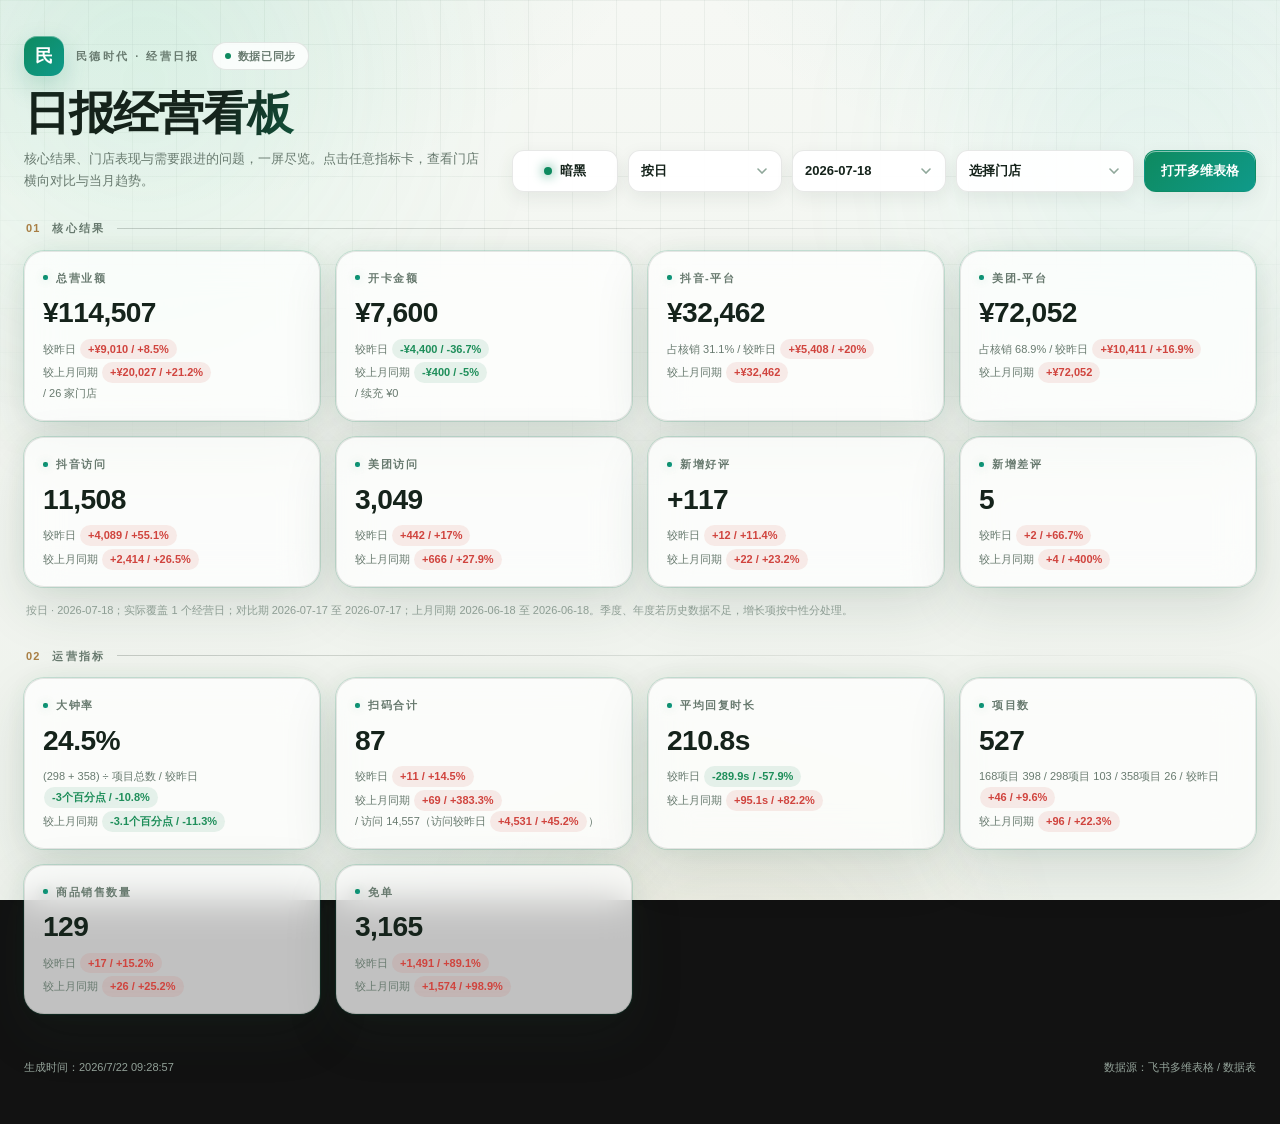
==== commit 876a8dae: "修复单店趋势日期范围同步" ====
--- a/daily-dashboard/index.html
+++ b/daily-dashboard/index.html
@@ -532,11 +532,11 @@
     </section>
 
     <div class="footer">
-      <span>生成时间：2026/7/19 18:48:06</span>
+      <span>生成时间：2026/7/22 09:28:57</span>
       <span>数据源：飞书多维表格 / 数据表</span>
     </div>
   </main>
-  <script id="dashboardData" type="application/json">{"records":[{"recordId":"recvjzpKaqmOt3","日期":"2026-05-09","门店":"民德路店","总营业额":3260,"开卡金额":0,"续充金额":0,"卡金":168,"抖音访问人数":1765,"抖音-平台":0,"抖音评分":4.8,"抖音扫码":0,"美团访问人数":81,"美团-平台":0,"美团评分":4.7,"大众评分":4.7,"美团经营分":63.8,"美团扫码":1,"平均回复时长":0,"30s回复率":0,"5min回复率":0,"新增好评":1,"新增差评":0,"168项目":15,"298项目":1,"358项目":1,"商品销售数量":3,"免单":28},{"recordId":"recvjzpKaqaVek","日期":"2026-05-09","门店":"温州时代店","总营业额":10122,"开卡金额":1000,"续充金额":0,"卡金":1510,"抖音访问人数":1614,"抖音-平台":0,"抖音评分":4.9,"抖音扫码":0,"美团访问人数":167,"美团-平台":0,"美团评分":4.6,"大众评分":4.6,"美团经营分":79.2,"美团扫码":11,"平均回复时长":0,"30s回复率":0.9231,"5min回复率":1,"新增好评":6,"新增差评":0,"168项目":31,"298项目":13,"358项目":1,"商品销售数量":14,"免单":36},{"recordId":"recvjzpKaq9G34","日期":"2026-05-09","门店":"红谷滩店","总营业额":9348,"开卡金额":1000,"续充金额":1000,"卡金":1090,"抖音访问人数":961,"抖音-平台":0,"抖音评分":4.9,"抖音扫码":0,"美团访问人数":168,"美团-平台":0,"美团评分":4.6,"大众评分":4.6,"美团经营分":77.5,"美团扫码":7,"平均回复时长":0,"30s回复率":0.833299999999999,"5min回复率":1,"新增好评":6,"新增差评":0,"168项目":35,"298项目":7,"358项目":3,"商品销售数量":11,"免单":84},{"recordId":"recvjzpKaqVZ9q","日期":"2026-05-09","门店":"萍乡店","总营业额":2919.9,"开卡金额":0,"续充金额":0,"卡金":0,"抖音访问人数":371,"抖音-平台":0,"抖音评分":4.7,"抖音扫码":2,"美团访问人数":56,"美团-平台":0,"美团评分":4.7,"大众评分":4.7,"美团经营分":80,"美团扫码":2,"平均回复时长":0,"30s回复率":0,"5min回复率":0,"新增好评":1,"新增差评":0,"168项目":11,"298项目":1,"358项目":2,"商品销售数量":1,"免单":0},{"recordId":"recvjzpKaqpYfB","日期":"2026-05-09","门店":"赣州店","总营业额":11174,"开卡金额":0,"续充金额":2000,"卡金":1074,"抖音访问人数":691,"抖音-平台":0,"抖音评分":4.9,"抖音扫码":0,"美团访问人数":108,"美团-平台":0,"美团评分":4.9,"大众评分":4.9,"美团经营分":80,"美团扫码":2,"平均回复时长":0,"30s回复率":0.7273,"5min回复率":0.9091,"新增好评":1,"新增差评":0,"168项目":31,"298项目":13,"358项目":5,"商品销售数量":4,"免单":0},{"recordId":"recvjzpKaqGLw4","日期":"2026-05-09","门店":"青岛店","总营业额":4550,"开卡金额":0,"续充金额":0,"卡金":0,"抖音访问人数":1446,"抖音-平台":0,"抖音评分":4.7,"抖音扫码":0,"美团访问人数":202,"美团-平台":0,"美团评分":4.9,"大众评分":4.9,"美团经营分":71.4,"美团扫码":0,"平均回复时长":0,"30s回复率":0,"5min回复率":0,"新增好评":1,"新增差评":0,"168项目":14,"298项目":7,"358项目":0,"商品销售数量":4,"免单":168},{"recordId":"recvjzpKaqLbpF","日期":"2026-05-09","门店":"鹰潭月湖店","总营业额":2354,"开卡金额":0,"续充金额":0,"卡金":336,"抖音访问人数":223,"抖音-平台":0,"抖音评分":4.7,"抖音扫码":0,"美团访问人数":25,"美团-平台":0,"美团评分":4.8,"大众评分":4.8,"美团经营分":55,"美团扫码":1,"平均回复时长":0,"30s回复率":0,"5min回复率":0,"新增好评":0,"新增差评":0,"168项目":8,"298项目":2,"358项目":1,"商品销售数量":2,"免单":0},{"recordId":"recvjzpKaqeIvs","日期":"2026-05-10","门店":"万年店","总营业额":830,"开卡金额":0,"续充金额":0,"卡金":168,"抖音访问人数":209,"抖音-平台":0,"抖音评分":4.4,"抖音扫码":0,"美团访问人数":16,"美团-平台":0,"美团评分":4.1,"大众评分":4.1,"美团经营分":85,"美团扫码":1,"平均回复时长":0,"30s回复率":0,"5min回复率":0,"新增好评":0,"新增差评":0,"168项目":3,"298项目":1,"358项目":0,"商品销售数量":1,"免单":0},{"recordId":"recvjzpKaq9sFf","日期":"2026-05-10","门店":"九江万达店","总营业额":3378,"开卡金额":0,"续充金额":0,"卡金":326,"抖音访问人数":253,"抖音-平台":0,"抖音评分":4.5,"抖音扫码":0,"美团访问人数":57,"美团-平台":0,"美团评分":4.5,"大众评分":4.5,"美团经营分":68.4,"美团扫码":3,"平均回复时长":0,"30s回复率":0,"5min回复率":0,"新增好评":0,"新增差评":0,"168项目":12,"298项目":4,"358项目":0,"商品销售数量":4,"免单":2},{"recordId":"recvjzpKaqpr69","日期":"2026-05-10","门店":"九江中航城店","总营业额":0,"开卡金额":0,"续充金额":0,"卡金":0,"抖音访问人数":386,"抖音-平台":0,"抖音评分":4.9,"抖音扫码":0,"美团访问人数":59,"美团-平台":0,"美团评分":4.9,"大众评分":4.9,"美团经营分":90,"美团扫码":0,"平均回复时长":0,"30s回复率":0.5,"5min回复率":1,"新增好评":1,"新增差评":0,"168项目":0,"298项目":0,"358项目":0,"商品销售数量":0,"免单":0},{"recordId":"recvjzpKaqSs32","日期":"2026-05-10","门店":"京东天虹店","总营业额":7814,"开卡金额":2000,"续充金额":0,"卡金":3126,"抖音访问人数":693,"抖音-平台":0,"抖音评分":4.8,"抖音扫码":0,"美团访问人数":60,"美团-平台":0,"美团评分":4.4,"大众评分":4.4,"美团经营分":65.8,"美团扫码":2,"平均回复时长":0,"30s回复率":0.444399999999999,"5min回复率":1,"新增好评":3,"新增差评":0,"168项目":16,"298项目":13,"358项目":2,"商品销售数量":15,"免单":168},{"recordId":"recvjzpKaq6zYt","日期":"2026-05-10","门店":"南康店","总营业额":6714,"开卡金额":2000,"续充金额":0,"卡金":1824,"抖音访问人数":281,"抖音-平台":0,"抖音评分":4.9,"抖音扫码":0,"美团访问人数":45,"美团-平台":0,"美团评分":5,"大众评分":5,"美团经营分":85,"美团扫码":1,"平均回复时长":0,"30s回复率":0,"5min回复率":0,"新增好评":3,"新增差评":0,"168项目":22,"298项目":3,"358项目":4,"商品销售数量":7,"免单":6},{"recordId":"recvjzpKaqnEyD","日期":"2026-05-10","门店":"台州椒江店","总营业额":4682,"开卡金额":0,"续充金额":0,"卡金":466,"抖音访问人数":447,"抖音-平台":0,"抖音评分":4.8,"抖音扫码":1,"美团访问人数":89,"美团-平台":0,"美团评分":4.3,"大众评分":4.3,"美团经营分":85.9,"美团扫码":0,"平均回复时长":0,"30s回复率":0,"5min回复率":0,"新增好评":5,"新增差评":0,"168项目":10,"298项目":6,"358项目":3,"商品销售数量":5,"免单":0},{"recordId":"recvjzpKaquwcu","日期":"2026-05-10","门店":"台州路桥店","总营业额":2726,"开卡金额":0,"续充金额":0,"卡金":0,"抖音访问人数":437,"抖音-平台":0,"抖音评分":4.7,"抖音扫码":0,"美团访问人数":61,"美团-平台":0,"美团评分":5,"大众评分":5,"美团经营分":72.5,"美团扫码":0,"平均回复时长":0,"30s回复率":0,"5min回复率":0,"新增好评":2,"新增差评":0,"168项目":7,"298项目":4,"358项目":1,"商品销售数量":0,"免单":0},{"recordId":"recvjzpKaqPOok","日期":"2026-05-10","门店":"合肥经开店","总营业额":3276,"开卡金额":0,"续充金额":0,"卡金":596,"抖音访问人数":4579,"抖音-平台":0,"抖音评分":4.5,"抖音扫码":0,"美团访问人数":97,"美团-平台":0,"美团评分":4.9,"大众评分":4.9,"美团经营分":93.3,"美团扫码":1,"平均回复时长":0,"30s回复率":0.6667,"5min回复率":0.9167,"新增好评":2,"新增差评":0,"168项目":8,"298项目":5,"358项目":1,"商品销售数量":3,"免单":0},{"recordId":"recvjzpKaqdKs0","日期":"2026-05-10","门店":"婺源店","总营业额":2176,"开卡金额":0,"续充金额":0,"卡金":0,"抖音访问人数":268,"抖音-平台":0,"抖音评分":4.1,"抖音扫码":0,"美团访问人数":19,"美团-平台":0,"美团评分":4.4,"大众评分":4.4,"美团经营分":65,"美团扫码":3,"平均回复时长":0,"30s回复率":0,"5min回复率":0,"新增好评":0,"新增差评":0,"168项目":5,"298项目":3,"358项目":1,"商品销售数量":3,"免单":0},{"recordId":"recvjzpKaqhqOD","日期":"2026-05-10","门店":"宜春店","总营业额":2332,"开卡金额":0,"续充金额":0,"卡金":168,"抖音访问人数":379,"抖音-平台":0,"抖音评分":4.7,"抖音扫码":0,"美团访问人数":34,"美团-平台":0,"美团评分":4.8,"大众评分":4.8,"美团经营分":72.5,"美团扫码":0,"平均回复时长":0,"30s回复率":0,"5min回复率":0,"新增好评":0,"新增差评":0,"168项目":10,"298项目":2,"358项目":0,"商品销售数量":2,"免单":0},{"recordId":"recvjzpKaqoZcE","日期":"2026-05-10","门店":"抚州高新店","总营业额":3698,"开卡金额":0,"续充金额":0,"卡金":112,"抖音访问人数":414,"抖音-平台":0,"抖音评分":4.6,"抖音扫码":2,"美团访问人数":40,"美团-平台":0,"美团评分":4.8,"大众评分":4.8,"美团经营分":92,"美团扫码":1,"平均回复时长":0,"30s回复率":0,"5min回复率":0,"新增好评":4,"新增差评":0,"168项目":10,"298项目":5,"358项目":1,"商品销售数量":4,"免单":0},{"recordId":"recvjzpKaq35wP","日期":"2026-05-10","门店":"抚河桥店","总营业额":4996,"开卡金额":0,"续充金额":0,"卡金":1094,"抖音访问人数":235,"抖音-平台":0,"抖音评分":4.6,"抖音扫码":0,"美团访问人数":67,"美团-平台":0,"美团评分":4.7,"大众评分":4.7,"美团经营分":60.8,"美团扫码":0,"平均回复时长":0,"30s回复率":0,"5min回复率":0,"新增好评":1,"新增差评":0,"168项目":11,"298项目":10,"358项目":0,"商品销售数量":6,"免单":7},{"recordId":"recvjzpKaqrhrv","日期":"2026-05-10","门店":"新余店","总营业额":2712,"开卡金额":0,"续充金额":0,"卡金":0,"抖音访问人数":383,"抖音-平台":0,"抖音评分":4.9,"抖音扫码":0,"美团访问人数":33,"美团-平台":0,"美团评分":5,"大众评分":5,"美团经营分":93.3,"美团扫码":0,"平均回复时长":0,"30s回复率":0.6667,"5min回复率":1,"新增好评":4,"新增差评":0,"168项目":5,"298项目":6,"358项目":0,"商品销售数量":3,"免单":0},{"recordId":"recvjzpKaqngfG","日期":"2026-05-10","门店":"朝阳店","总营业额":4488,"开卡金额":0,"续充金额":0,"卡金":168,"抖音访问人数":635,"抖音-平台":0,"抖音评分":4.9,"抖音扫码":0,"美团访问人数":73,"美团-平台":0,"美团评分":4.8,"大众评分":4.8,"美团经营分":71.7,"美团扫码":4,"平均回复时长":0,"30s回复率":0.75,"5min回复率":1,"新增好评":8,"新增差评":0,"168项目":19,"298项目":2,"358项目":1,"商品销售数量":6,"免单":28},{"recordId":"recvjzpKaqK0PM","日期":"2026-05-10","门店":"杭州市中心店","总营业额":8630,"开卡金额":0,"续充金额":0,"卡金":0,"抖音访问人数":1973,"抖音-平台":0,"抖音评分":4.8,"抖音扫码":0,"美团访问人数":251,"美团-平台":0,"美团评分":4.7,"大众评分":4.7,"美团经营分":74.2,"美团扫码":0,"平均回复时长":0,"30s回复率":0.6346,"5min回复率":0.9423,"新增好评":9,"新增差评":0,"168项目":29,"298项目":10,"358项目":1,"商品销售数量":15,"免单":0},{"recordId":"recvjzpKaqaGhJ","日期":"2026-05-10","门店":"杭州西溪天街店","总营业额":10330,"开卡金额":0,"续充金额":0,"卡金":336,"抖音访问人数":809,"抖音-平台":0,"抖音评分":4.8,"抖音扫码":0,"美团访问人数":394,"美团-平台":0,"美团评分":4.4,"大众评分":4.4,"美团经营分":79.2,"美团扫码":1,"平均回复时长":0,"30s回复率":0.5714,"5min回复率":1,"新增好评":20,"新增差评":0,"168项目":43,"298项目":3,"358项目":5,"商品销售数量":13,"免单":10},{"recordId":"recvjzpKaqfs9K","日期":"2026-05-10","门店":"民德路店","总营业额":1888,"开卡金额":0,"续充金额":0,"卡金":0,"抖音访问人数":1480,"抖音-平台":0,"抖音评分":4.8,"抖音扫码":0,"美团访问人数":87,"美团-平台":0,"美团评分":4.7,"大众评分":4.7,"美团经营分":63.8,"美团扫码":2,"平均回复时长":0,"30s回复率":0.875,"5min回复率":1,"新增好评":3,"新增差评":0,"168项目":7,"298项目":1,"358项目":1,"商品销售数量":2,"免单":28},{"recordId":"recvjzpKaqHdXj","日期":"2026-05-10","门店":"温州时代店","总营业额":11024,"开卡金额":2000,"续充金额":0,"卡金":954,"抖音访问人数":1402,"抖音-平台":0,"抖音评分":4.9,"抖音扫码":0,"美团访问人数":162,"美团-平台":0,"美团评分":4.6,"大众评分":4.6,"美团经营分":79.2,"美团扫码":10,"平均回复时长":0,"30s回复率":0.8889,"5min回复率":1,"新增好评":5,"新增差评":0,"168项目":30,"298项目":10,"358项目":8,"商品销售数量":5,"免单":68},{"recordId":"recvjzpKaql0QA","日期":"2026-05-10","门店":"红谷滩店","总营业额":6368,"开卡金额":2000,"续充金额":0,"卡金":894,"抖音访问人数":783,"抖音-平台":0,"抖音评分":4.9,"抖音扫码":0,"美团访问人数":134,"美团-平台":0,"美团评分":4.6,"大众评分":4.6,"美团经营分":77.5,"美团扫码":4,"平均回复时长":0,"30s回复率":0,"5min回复率":0,"新增好评":7,"新增差评":0,"168项目":19,"298项目":10,"358项目":0,"商品销售数量":7,"免单":84},{"recordId":"recvjzpKaqKOl6","日期":"2026-05-10","门店":"萍乡店","总营业额":3518,"开卡金额":0,"续充金额":0,"卡金":716,"抖音访问人数":363,"抖音-平台":0,"抖音评分":4.7,"抖音扫码":0,"美团访问人数":57,"美团-平台":0,"美团评分":4.7,"大众评分":4.7,"美团经营分":80,"美团扫码":0,"平均回复时长":0,"30s回复率":1,"5min回复率":1,"新增好评":1,"新增差评":0,"168项目":10,"298项目":2,"358项目":3,"商品销售数量":6,"免单":0},{"recordId":"recvjzpKaq9Nel","日期":"2026-05-10","门店":"赣州店","总营业额":10058,"开卡金额":0,"续充金额":0,"卡金":1756,"抖音访问人数":595,"抖音-平台":0,"抖音评分":4.9,"抖音扫码":0,"美团访问人数":104,"美团-平台":0,"美团评分":4.9,"大众评分":4.9,"美团经营分":80,"美团扫码":6,"平均回复时长":0,"30s回复率":1,"5min回复率":1,"新增好评":2,"新增差评":0,"168项目":25,"298项目":9,"358项目":8,"商品销售数量":7,"免单":4},{"recordId":"recvjzpKaqWCOk","日期":"2026-05-10","门店":"青岛店","总营业额":5576,"开卡金额":0,"续充金额":0,"卡金":0,"抖音访问人数":1005,"抖音-平台":0,"抖音评分":4.7,"抖音扫码":0,"美团访问人数":223,"美团-平台":0,"美团评分":4.9,"大众评分":4.9,"美团经营分":71.4,"美团扫码":1,"平均回复时长":0,"30s回复率":0,"5min回复率":0,"新增好评":1,"新增差评":0,"168项目":12,"298项目":11,"358项目":0,"商品销售数量":8,"免单":634},{"recordId":"recvjzpKaqGaAK","日期":"2026-05-10","门店":"鹰潭月湖店","总营业额":2342,"开卡金额":1000,"续充金额":0,"卡金":298,"抖音访问人数":257,"抖音-平台":0,"抖音评分":4.7,"抖音扫码":3,"美团访问人数":22,"美团-平台":0,"美团评分":4.8,"大众评分":4.8,"美团经营分":55,"美团扫码":0,"平均回复时长":0,"30s回复率":0,"5min回复率":0,"新增好评":1,"新增差评":0,"168项目":4,"298项目":2,"358项目":3,"商品销售数量":0,"免单":20},{"recordId":"recvjzpKaqTFvU","日期":"2026-05-11","门店":"万年店","总营业额":560,"开卡金额":0,"续充金额":0,"卡金":0,"抖音访问人数":135,"抖音-平台":0,"抖音评分":4.4,"抖音扫码":0,"美团访问人数":9,"美团-平台":0,"美团评分":4.1,"大众评分":4.1,"美团经营分":85,"美团扫码":0,"平均回复时长":0,"30s回复率":0,"5min回复率":0,"新增好评":0,"新增差评":0,"168项目":3,"298项目":0,"358项目":0,"商品销售数量":2,"免单":0},{"recordId":"recvjzpKaqcD84","日期":"2026-05-11","门店":"九江万达店","总营业额":2528,"开卡金额":0,"续充金额":1000,"卡金":298,"抖音访问人数":210,"抖音-平台":0,"抖音评分":4.5,"抖音扫码":0,"美团访问人数":39,"美团-平台":0,"美团评分":4.5,"大众评分":4.5,"美团经营分":71.4,"美团扫码":0,"平均回复时长":0,"30s回复率":0,"5min回复率":0,"新增好评":1,"新增差评":0,"168项目":11,"298项目":2,"358项目":0,"商品销售数量":3,"免单":28},{"recordId":"recvjzpKaqmNO9","日期":"2026-05-11","门店":"九江中航城店","总营业额":4002,"开卡金额":0,"续充金额":1000,"卡金":466,"抖音访问人数":244,"抖音-平台":0,"抖音评分":4.9,"抖音扫码":0,"美团访问人数":53,"美团-平台":0,"美团评分":4.9,"大众评分":4.9,"美团经营分":90,"美团扫码":1,"平均回复时长":0,"30s回复率":0,"5min回复率":0,"新增好评":1,"新增差评":0,"168项目":18,"298项目":3,"358项目":0,"商品销售数量":3,"免单":6},{"recordId":"recvjzpKaqoLpz","日期":"2026-05-11","门店":"京东天虹店","总营业额":3946,"开卡金额":1000,"续充金额":2000,"卡金":882,"抖音访问人数":503,"抖音-平台":0,"抖音评分":4.8,"抖音扫码":0,"美团访问人数":52,"美团-平台":0,"美团评分":4.4,"大众评分":4.4,"美团经营分":65.8,"美团扫码":0,"平均回复时长":0,"30s回复率":0,"5min回复率":0,"新增好评":2,"新增差评":0,"168项目":14,"298项目":2,"358项目":2,"商品销售数量":8,"免单":0},{"recordId":"recvjzpKaqqRUp","日期":"2026-05-11","门店":"南康店","总营业额":9420,"开卡金额":0,"续充金额":2000,"卡金":2280,"抖音访问人数":334,"抖音-平台":0,"抖音评分":4.9,"抖音扫码":1,"美团访问人数":42,"美团-平台":0,"美团评分":5,"大众评分":5,"美团经营分":85,"美团扫码":0,"平均回复时长":0,"30s回复率":0,"5min回复率":0,"新增好评":5,"新增差评":0,"168项目":20,"298项目":13,"358项目":5,"商品销售数量":10,"免单":3},{"recordId":"recvjzpKaqaUfs","日期":"2026-05-11","门店":"台州椒江店","总营业额":3074,"开卡金额":0,"续充金额":0,"卡金":398,"抖音访问人数":516,"抖音-平台":0,"抖音评分":4.8,"抖音扫码":0,"美团访问人数":81,"美团-平台":0,"美团评分":4.3,"大众评分":4.3,"美团经营分":85.9,"美团扫码":1,"平均回复时长":0,"30s回复率":0,"5min回复率":0,"新增好评":1,"新增差评":0,"168项目":8,"298项目":4,"358项目":0,"商品销售数量":5,"免单":0},{"recordId":"recvjzpKaqwLsZ","日期":"2026-05-11","门店":"台州路桥店","总营业额":1642,"开卡金额":0,"续充金额":0,"卡金":0,"抖音访问人数":471,"抖音-平台":0,"抖音评分":4.7,"抖音扫码":0,"美团访问人数":57,"美团-平台":0,"美团评分":5,"大众评分":5,"美团经营分":72.5,"美团扫码":0,"平均回复时长":0,"30s回复率":0.8571,"5min回复率":0.8571,"新增好评":2,"新增差评":0,"168项目":8,"298项目":1,"358项目":0,"商品销售数量":0,"免单":0},{"recordId":"recvjzpKaq2lqv","日期":"2026-05-11","门店":"合肥经开店","总营业额":3122,"开卡金额":2000,"续充金额":0,"卡金":858,"抖音访问人数":4119,"抖音-平台":0,"抖音评分":4.6,"抖音扫码":0,"美团访问人数":104,"美团-平台":0,"美团评分":4.9,"大众评分":4.9,"美团经营分":93.3,"美团扫码":1,"平均回复时长":0,"30s回复率":0.8364,"5min回复率":0.9818,"新增好评":2,"新增差评":0,"168项目":8,"298项目":4,"358项目":1,"商品销售数量":4,"免单":0},{"recordId":"recvjzpKaqRuVJ","日期":"2026-05-11","门店":"婺源店","总营业额":890,"开卡金额":0,"续充金额":0,"卡金":0,"抖音访问人数":166,"抖音-平台":0,"抖音评分":4.1,"抖音扫码":0,"美团访问人数":16,"美团-平台":0,"美团评分":4.4,"大众评分":4.4,"美团经营分":65,"美团扫码":0,"平均回复时长":0,"30s回复率":0,"5min回复率":0,"新增好评":0,"新增差评":0,"168项目":3,"298项目":0,"358项目":1,"商品销售数量":1,"免单":0},{"recordId":"recvjzpKaqmuLS","日期":"2026-05-11","门店":"宜春店","总营业额":1176,"开卡金额":0,"续充金额":0,"卡金":0,"抖音访问人数":351,"抖音-平台":0,"抖音评分":4.7,"抖音扫码":0,"美团访问人数":25,"美团-平台":0,"美团评分":4.8,"大众评分":4.8,"美团经营分":72.5,"美团扫码":0,"平均回复时长":0,"30s回复率":0.5,"5min回复率":1,"新增好评":1,"新增差评":0,"168项目":7,"298项目":0,"358项目":0,"商品销售数量":0,"免单":0},{"recordId":"recvjzpKaqMOEI","日期":"2026-05-11","门店":"抚州高新店","总营业额":4312,"开卡金额":1000,"续充金额":0,"卡金":952,"抖音访问人数":300,"抖音-平台":0,"抖音评分":4.6,"抖音扫码":0,"美团访问人数":34,"美团-平台":0,"美团评分":4.8,"大众评分":4.8,"美团经营分":92,"美团扫码":0,"平均回复时长":0,"30s回复率":0,"5min回复率":0,"新增好评":1,"新增差评":0,"168项目":14,"298项目":5,"358项目":1,"商品销售数量":4,"免单":0},{"recordId":"recvjzpKaqQlcV","日期":"2026-05-11","门店":"抚河桥店","总营业额":3292,"开卡金额":0,"续充金额":0,"卡金":336,"抖音访问人数":159,"抖音-平台":0,"抖音评分":4.7,"抖音扫码":0,"美团访问人数":59,"美团-平台":0,"美团评分":4.7,"大众评分":4.7,"美团经营分":60.8,"美团扫码":0,"平均回复时长":0,"30s回复率":0,"5min回复率":0,"新增好评":1,"新增差评":0,"168项目":12,"298项目":4,"358项目":0,"商品销售数量":3,"免单":0},{"recordId":"recvjzpKaqf2Wx","日期":"2026-05-11","门店":"新余店","总营业额":2212,"开卡金额":1000,"续充金额":0,"卡金":504,"抖音访问人数":580,"抖音-平台":0,"抖音评分":4.9,"抖音扫码":0,"美团访问人数":46,"美团-平台":0,"美团评分":5,"大众评分":5,"美团经营分":93.3,"美团扫码":0,"平均回复时长":0,"30s回复率":0,"5min回复率":1,"新增好评":2,"新增差评":0,"168项目":13,"298项目":0,"358项目":0,"商品销售数量":1,"免单":0},{"recordId":"recvjzpKaqeWAh","日期":"2026-05-11","门店":"朝阳店","总营业额":3276,"开卡金额":2000,"续充金额":0,"卡金":504,"抖音访问人数":471,"抖音-平台":0,"抖音评分":4.9,"抖音扫码":0,"美团访问人数":88,"美团-平台":0,"美团评分":4.8,"大众评分":4.8,"美团经营分":71.7,"美团扫码":5,"平均回复时长":0,"30s回复率":0.8571,"5min回复率":1,"新增好评":4,"新增差评":0,"168项目":11,"298项目":1,"358项目":3,"商品销售数量":2,"免单":0},{"recordId":"recvjzpKaqApFQ","日期":"2026-05-11","门店":"杭州市中心店","总营业额":6887.9,"开卡金额":2000,"续充金额":0,"卡金":298,"抖音访问人数":810,"抖音-平台":0,"抖音评分":4.8,"抖音扫码":0,"美团访问人数":192,"美团-平台":0,"美团评分":4.7,"大众评分":4.7,"美团经营分":74.2,"美团扫码":3,"平均回复时长":0,"30s回复率":0.5455,"5min回复率":0.818199999999999,"新增好评":13,"新增差评":0,"168项目":26,"298项目":4,"358项目":3,"商品销售数量":8,"免单":0},{"recordId":"recvjzpKaqJdeq","日期":"2026-05-11","门店":"杭州西溪天街店","总营业额":9070,"开卡金额":0,"续充金额":0,"卡金":298,"抖音访问人数":353,"抖音-平台":0,"抖音评分":4.8,"抖音扫码":0,"美团访问人数":258,"美团-平台":0,"美团评分":4.4,"大众评分":4.4,"美团经营分":79.2,"美团扫码":3,"平均回复时长":0,"30s回复率":0.9333,"5min回复率":0.9333,"新增好评":7,"新增差评":0,"168项目":25,"298项目":13,"358项目":2,"商品销售数量":10,"免单":13},{"recordId":"recvjzpKaqnMN2","日期":"2026-05-11","门店":"民德路店","总营业额":3124,"开卡金额":0,"续充金额":0,"卡金":0,"抖音访问人数":1742,"抖音-平台":0,"抖音评分":4.8,"抖音扫码":1,"美团访问人数":81,"美团-平台":0,"美团评分":4.7,"大众评分":4.7,"美团经营分":63.8,"美团扫码":2,"平均回复时长":0,"30s回复率":0,"5min回复率":0,"新增好评":1,"新增差评":0,"168项目":11,"298项目":4,"358项目":0,"商品销售数量":3,"免单":0},{"recordId":"recvjzpKarIC0u","日期":"2026-05-11","门店":"温州时代店","总营业额":8928,"开卡金额":1000,"续充金额":0,"卡金":596,"抖音访问人数":1171,"抖音-平台":0,"抖音评分":4.9,"抖音扫码":0,"美团访问人数":161,"美团-平台":0,"美团评分":4.6,"大众评分":4.6,"美团经营分":79.2,"美团扫码":4,"平均回复时长":0,"30s回复率":0.8824,"5min回复率":0.9412,"新增好评":4,"新增差评":0,"168项目":21,"298项目":9,"358项目":6,"商品销售数量":10,"免单":59},{"recordId":"recvjzpKar37Vm","日期":"2026-05-11","门店":"红谷滩店","总营业额":6204,"开卡金额":0,"续充金额":0,"卡金":894,"抖音访问人数":610,"抖音-平台":0,"抖音评分":4.9,"抖音扫码":0,"美团访问人数":129,"美团-平台":0,"美团评分":4.6,"大众评分":4.6,"美团经营分":77.5,"美团扫码":4,"平均回复时长":0,"30s回复率":0.5714,"5min回复率":1,"新增好评":11,"新增差评":0,"168项目":20,"298项目":6,"358项目":2,"商品销售数量":8,"免单":56},{"recordId":"recvjzpKaryjjQ","日期":"2026-05-11","门店":"萍乡店","总营业额":2127.9,"开卡金额":0,"续充金额":0,"卡金":0,"抖音访问人数":298,"抖音-平台":0,"抖音评分":4.7,"抖音扫码":0,"美团访问人数":53,"美团-平台":0,"美团评分":4.7,"大众评分":4.7,"美团经营分":80,"美团扫码":1,"平均回复时长":0,"30s回复率":0.8,"5min回复率":1,"新增好评":1,"新增差评":0,"168项目":7,"298项目":3,"358项目":0,"商品销售数量":1,"免单":0},{"recordId":"recvjzpKarXwpI","日期":"2026-05-11","门店":"赣州店","总营业额":8344,"开卡金额":0,"续充金额":0,"卡金":0,"抖音访问人数":568,"抖音-平台":0,"抖音评分":4.9,"抖音扫码":0,"美团访问人数":84,"美团-平台":0,"美团评分":4.9,"大众评分":4.9,"美团经营分":80,"美团扫码":1,"平均回复时长":0,"30s回复率":1,"5min回复率":1,"新增好评":5,"新增差评":0,"168项目":27,"298项目":10,"358项目":2,"商品销售数量":4,"免单":0},{"recordId":"recvjzpKarNRWj","日期":"2026-05-11","门店":"青岛店","总营业额":5044,"开卡金额":0,"续充金额":0,"卡金":0,"抖音访问人数":1073,"抖音-平台":0,"抖音评分":4.7,"抖音扫码":0,"美团访问人数":183,"美团-平台":0,"美团评分":4.9,"大众评分":4.9,"美团经营分":68.4,"美团扫码":0,"平均回复时长":0,"30s回复率":0,"5min回复率":0,"新增好评":0,"新增差评":0,"168项目":9,"298项目":11,"358项目":0,"商品销售数量":7,"免单":356},{"recordId":"recvjzpKartAMe","日期":"2026-05-11","门店":"鹰潭月湖店","总营业额":1612,"开卡金额":0,"续充金额":0,"卡金":168,"抖音访问人数":173,"抖音-平台":0,"抖音评分":4.7,"抖音扫码":0,"美团访问人数":20,"美团-平台":0,"美团评分":4.8,"大众评分":4.8,"美团经营分":55,"美团扫码":3,"平均回复时长":0,"30s回复率":0,"5min回复率":0,"新增好评":1,"新增差评":0,"168项目":5,"298项目":0,"358项目":2,"商品销售数量":2,"免单":0},{"recordId":"recvjzpKarqPIa","日期":"2026-05-12","门店":"万年店","总营业额":1100,"开卡金额":0,"续充金额":0,"卡金":0,"抖音访问人数":127,"抖音-平台":0,"抖音评分":4.4,"抖音扫码":0,"美团访问人数":11,"美团-平台":0,"美团评分":4.1,"大众评分":4.1,"美团经营分":85,"美团扫码":1,"平均回复时长":0,"30s回复率":0,"5min回复率":0,"新增好评":1,"新增差评":0,"168项目":3,"298项目":2,"358项目":0,"商品销售数量":0,"免单":0},{"recordId":"recvjzpKarkgVL","日期":"2026-05-12","门店":"九江万达店","总营业额":2206,"开卡金额":0,"续充金额":0,"卡金":298,"抖音访问人数":228,"抖音-平台":0,"抖音评分":4.5,"抖音扫码":0,"美团访问人数":55,"美团-平台":0,"美团评分":4.5,"大众评分":4.5,"美团经营分":71.4,"美团扫码":2,"平均回复时长":0,"30s回复率":0,"5min回复率":0,"新增好评":0,"新增差评":0,"168项目":10,"298项目":1,"358项目":0,"商品销售数量":4,"免单":0},{"recordId":"recvjzpKareUpY","日期":"2026-05-12","门店":"九江中航城店","总营业额":3982,"开卡金额":0,"续充金额":0,"卡金":920,"抖音访问人数":257,"抖音-平台":0,"抖音评分":4.9,"抖音扫码":1,"美团访问人数":58,"美团-平台":0,"美团评分":4.9,"大众评分":4.9,"美团经营分":90,"美团扫码":1,"平均回复时长":0,"30s回复率":0,"5min回复率":0,"新增好评":2,"新增差评":0,"168项目":11,"298项目":4,"358项目":2,"商品销售数量":6,"免单":0},{"recordId":"recvjzpKarfK3n","日期":"2026-05-12","门店":"京东天虹店","总营业额":3978,"开卡金额":0,"续充金额":0,"卡金":1472,"抖音访问人数":421,"抖音-平台":0,"抖音评分":4.8,"抖音扫码":0,"美团访问人数":60,"美团-平台":0,"美团评分":4.4,"大众评分":4.4,"美团经营分":65.8,"美团扫码":1,"平均回复时长":0,"30s回复率":0,"5min回复率":0,"新增好评":3,"新增差评":0,"168项目":6,"298项目":7,"358项目":2,"商品销售数量":6,"免单":0},{"recordId":"recvjzpKarwnY1","日期":"2026-05-12","门店":"南康店","总营业额":7474,"开卡金额":1000,"续充金额":10000,"卡金":2040,"抖音访问人数":335,"抖音-平台":0,"抖音评分":4.9,"抖音扫码":0,"美团访问人数":41,"美团-平台":0,"美团评分":5,"大众评分":5,"美团经营分":85,"美团扫码":0,"平均回复时长":0,"30s回复率":0.3333,"5min回复率":1,"新增好评":11,"新增差评":0,"168项目":19,"298项目":5,"358项目":6,"商品销售数量":11,"免单":358},{"recordId":"recvjzpKarVu3W","日期":"2026-05-12","门店":"台州椒江店","总营业额":2996,"开卡金额":0,"续充金额":0,"卡金":168,"抖音访问人数":477,"抖音-平台":0,"抖音评分":4.8,"抖音扫码":0,"美团访问人数":83,"美团-平台":0,"美团评分":4.3,"大众评分":4.3,"美团经营分":85.9,"美团扫码":0,"平均回复时长":0,"30s回复率":0,"5min回复率":0,"新增好评":1,"新增差评":0,"168项目":9,"298项目":1,"358项目":3,"商品销售数量":4,"免单":0},{"recordId":"recvjzpKar2SsL","日期":"2026-05-12","门店":"台州路桥店","总营业额":3436,"开卡金额":0,"续充金额":0,"卡金":0,"抖音访问人数":517,"抖音-平台":0,"抖音评分":4.7,"抖音扫码":0,"美团访问人数":54,"美团-平台":0,"美团评分":5,"大众评分":5,"美团经营分":72.5,"美团扫码":1,"平均回复时长":0,"30s回复率":0,"5min回复率":0,"新增好评":1,"新增差评":0,"168项目":13,"298项目":3,"358项目":1,"商品销售数量":0,"免单":0},{"recordId":"recvjzpKarFm8K","日期":"2026-05-12","门店":"合肥经开店","总营业额":5012,"开卡金额":0,"续充金额":0,"卡金":364,"抖音访问人数":3568,"抖音-平台":0,"抖音评分":4.6,"抖音扫码":0,"美团访问人数":102,"美团-平台":0,"美团评分":5,"大众评分":5,"美团经营分":93.3,"美团扫码":1,"平均回复时长":0,"30s回复率":0.8,"5min回复率":1,"新增好评":7,"新增差评":0,"168项目":16,"298项目":4,"358项目":3,"商品销售数量":5,"免单":0},{"recordId":"recvjzpKar0Nhb","日期":"2026-05-12","门店":"婺源店","总营业额":694,"开卡金额":0,"续充金额":0,"卡金":0,"抖音访问人数":94,"抖音-平台":0,"抖音评分":4.2,"抖音扫码":0,"美团访问人数":13,"美团-平台":0,"美团评分":4.4,"大众评分":4.4,"美团经营分":65,"美团扫码":0,"平均回复时长":0,"30s回复率":0.9,"5min回复率":1,"新增好评":1,"新增差评":0,"168项目":2,"298项目":1,"358项目":0,"商品销售数量":0,"免单":0},{"recordId":"recvjzpKarDPou","日期":"2026-05-12","门店":"宜春店","总营业额":2164,"开卡金额":0,"续充金额":0,"卡金":0,"抖音访问人数":349,"抖音-平台":0,"抖音评分":4.7,"抖音扫码":0,"美团访问人数":36,"美团-平台":0,"美团评分":4.8,"大众评分":4.8,"美团经营分":72.5,"美团扫码":1,"平均回复时长":0,"30s回复率":0.7,"5min回复率":1,"新增好评":4,"新增差评":0,"168项目":9,"298项目":2,"358项目":0,"商品销售数量":2,"免单":0},{"recordId":"recvjzpKar2okm","日期":"2026-05-12","门店":"抚州高新店","总营业额":4570,"开卡金额":0,"续充金额":0,"卡金":0,"抖音访问人数":402,"抖音-平台":0,"抖音评分":4.7,"抖音扫码":0,"美团访问人数":36,"美团-平台":0,"美团评分":4.8,"大众评分":4.8,"美团经营分":92,"美团扫码":0,"平均回复时长":0,"30s回复率":0,"5min回复率":0,"新增好评":1,"新增差评":0,"168项目":15,"298项目":4,"358项目":2,"商品销售数量":3,"免单":8},{"recordId":"recvjzpKarHRKv","日期":"2026-05-12","门店":"抚河桥店","总营业额":5706,"开卡金额":0,"续充金额":0,"卡金":416,"抖音访问人数":170,"抖音-平台":0,"抖音评分":4.7,"抖音扫码":0,"美团访问人数":69,"美团-平台":0,"美团评分":4.7,"大众评分":4.7,"美团经营分":60.8,"美团扫码":0,"平均回复时长":0,"30s回复率":0.2,"5min回复率":1,"新增好评":1,"新增差评":0,"168项目":20,"298项目":4,"358项目":2,"商品销售数量":10,"免单":38},{"recordId":"recvjzpKarAlL1","日期":"2026-05-12","门店":"新余店","总营业额":2546,"开卡金额":0,"续充金额":0,"卡金":0,"抖音访问人数":304,"抖音-平台":0,"抖音评分":4.9,"抖音扫码":0,"美团访问人数":39,"美团-平台":0,"美团评分":5,"大众评分":5,"美团经营分":93.3,"美团扫码":0,"平均回复时长":0,"30s回复率":0,"5min回复率":0,"新增好评":2,"新增差评":0,"168项目":9,"298项目":3,"358项目":0,"商品销售数量":5,"免单":0},{"recordId":"recvjzpKarkUBr","日期":"2026-05-12","门店":"朝阳店","总营业额":4122,"开卡金额":0,"续充金额":1000,"卡金":466,"抖音访问人数":474,"抖音-平台":0,"抖音评分":4.9,"抖音扫码":0,"美团访问人数":95,"美团-平台":0,"美团评分":4.8,"大众评分":4.8,"美团经营分":71.7,"美团扫码":4,"平均回复时长":0,"30s回复率":0.8077,"5min回复率":0.9615,"新增好评":4,"新增差评":0,"168项目":17,"298项目":2,"358项目":1,"商品销售数量":7,"免单":0},{"recordId":"recvjzpKarQ1S0","日期":"2026-05-12","门店":"杭州市中心店","总营业额":2793.9,"开卡金额":0,"续充金额":14800,"卡金":0,"抖音访问人数":287,"抖音-平台":0,"抖音评分":4.8,"抖音扫码":0,"美团访问人数":227,"美团-平台":0,"美团评分":4.7,"大众评分":4.7,"美团经营分":74.2,"美团扫码":1,"平均回复时长":0,"30s回复率":0.7,"5min回复率":1,"新增好评":6,"新增差评":0,"168项目":8,"298项目":4,"358项目":0,"商品销售数量":4,"免单":0},{"recordId":"recvjzpKarsGeX","日期":"2026-05-12","门店":"杭州西溪天街店","总营业额":10735,"开卡金额":0,"续充金额":0,"卡金":298,"抖音访问人数":195,"抖音-平台":0,"抖音评分":4.8,"抖音扫码":0,"美团访问人数":295,"美团-平台":0,"美团评分":4.4,"大众评分":4.4,"美团经营分":79.2,"美团扫码":7,"平均回复时长":0,"30s回复率":0.8462,"5min回复率":1,"新增好评":11,"新增差评":0,"168项目":32,"298项目":9,"358项目":6,"商品销售数量":14,"免单":32},{"recordId":"recvjzpKarwC4J","日期":"2026-05-12","门店":"民德路店","总营业额":3480,"开卡金额":0,"续充金额":0,"卡金":494,"抖音访问人数":1474,"抖音-平台":0,"抖音评分":4.8,"抖音扫码":0,"美团访问人数":90,"美团-平台":0,"美团评分":4.7,"大众评分":4.7,"美团经营分":63.8,"美团扫码":2,"平均回复时长":0,"30s回复率":0,"5min回复率":0,"新增好评":2,"新增差评":1,"168项目":17,"298项目":2,"358项目":0,"商品销售数量":1,"免单":0},{"recordId":"recvjzpKarzeBc","日期":"2026-05-12","门店":"温州时代店","总营业额":9148,"开卡金额":1000,"续充金额":0,"卡金":1182,"抖音访问人数":1277,"抖音-平台":0,"抖音评分":4.9,"抖音扫码":0,"美团访问人数":168,"美团-平台":0,"美团评分":4.6,"大众评分":4.6,"美团经营分":79.2,"美团扫码":10,"平均回复时长":0,"30s回复率":0.9444,"5min回复率":1,"新增好评":6,"新增差评":0,"168项目":23,"298项目":8,"358项目":7,"商品销售数量":12,"免单":28},{"recordId":"recvjzpKarCU3c","日期":"2026-05-12","门店":"红谷滩店","总营业额":6886,"开卡金额":2000,"续充金额":0,"卡金":672,"抖音访问人数":571,"抖音-平台":0,"抖音评分":4.9,"抖音扫码":1,"美团访问人数":146,"美团-平台":0,"美团评分":4.6,"大众评分":4.6,"美团经营分":77.5,"美团扫码":9,"平均回复时长":0,"30s回复率":0.8,"5min回复率":0.8667,"新增好评":2,"新增差评":0,"168项目":27,"298项目":4,"358项目":3,"商品销售数量":3,"免单":0},{"recordId":"recvjzpKarGgst","日期":"2026-05-12","门店":"萍乡店","总营业额":1394,"开卡金额":0,"续充金额":0,"卡金":0,"抖音访问人数":311,"抖音-平台":0,"抖音评分":4.8,"抖音扫码":0,"美团访问人数":50,"美团-平台":0,"美团评分":4.7,"大众评分":4.7,"美团经营分":80,"美团扫码":1,"平均回复时长":0,"30s回复率":0,"5min回复率":0,"新增好评":2,"新增差评":0,"168项目":6,"298项目":0,"358项目":1,"商品销售数量":1,"免单":0},{"recordId":"recvjzpKar8ikO","日期":"2026-05-12","门店":"赣州店","总营业额":7914,"开卡金额":0,"续充金额":1000,"卡金":1268,"抖音访问人数":657,"抖音-平台":0,"抖音评分":4.9,"抖音扫码":0,"美团访问人数":102,"美团-平台":0,"美团评分":4.9,"大众评分":4.9,"美团经营分":80,"美团扫码":6,"平均回复时长":0,"30s回复率":0.75,"5min回复率":1,"新增好评":1,"新增差评":1,"168项目":33,"298项目":6,"358项目":1,"商品销售数量":8,"免单":0},{"recordId":"recvjzpKary6ot","日期":"2026-05-12","门店":"青岛店","总营业额":6200,"开卡金额":0,"续充金额":0,"卡金":168,"抖音访问人数":899,"抖音-平台":0,"抖音评分":4.7,"抖音扫码":1,"美团访问人数":201,"美团-平台":0,"美团评分":4.9,"大众评分":4.9,"美团经营分":68.4,"美团扫码":3,"平均回复时长":0,"30s回复率":0,"5min回复率":0,"新增好评":2,"新增差评":0,"168项目":18,"298项目":10,"358项目":0,"商品销售数量":7,"免单":894},{"recordId":"recvjzpKarlDkR","日期":"2026-05-12","门店":"鹰潭月湖店","总营业额":1642,"开卡金额":0,"续充金额":0,"卡金":0,"抖音访问人数":182,"抖音-平台":0,"抖音评分":4.7,"抖音扫码":0,"美团访问人数":28,"美团-平台":0,"美团评分":4.8,"大众评分":4.8,"美团经营分":55,"美团扫码":0,"平均回复时长":0,"30s回复率":0,"5min回复率":0,"新增好评":1,"新增差评":0,"168项目":8,"298项目":1,"358项目":0,"商品销售数量":0,"免单":40},{"recordId":"recvjzpKarHFzq","日期":"2026-05-13","门店":"万年店","总营业额":700,"开卡金额":0,"续充金额":1000,"卡金":168,"抖音访问人数":128,"抖音-平台":0,"抖音评分":4.5,"抖音扫码":0,"美团访问人数":9,"美团-平台":0,"美团评分":4.1,"大众评分":4.1,"美团经营分":85,"美团扫码":0,"平均回复时长":0,"30s回复率":0,"5min回复率":0,"新增好评":0,"新增差评":0,"168项目":4,"298项目":0,"358项目":0,"商品销售数量":1,"免单":0},{"recordId":"recvjzpKarS7bQ","日期":"2026-05-13","门店":"九江万达店","总营业额":1814,"开卡金额":0,"续充金额":0,"卡金":0,"抖音访问人数":247,"抖音-平台":0,"抖音评分":4.6,"抖音扫码":0,"美团访问人数":49,"美团-平台":0,"美团评分":4.5,"大众评分":4.5,"美团经营分":71.4,"美团扫码":0,"平均回复时长":0,"30s回复率":0,"5min回复率":0,"新增好评":1,"新增差评":0,"168项目":8,"298项目":0,"358项目":1,"商品销售数量":4,"免单":0},{"recordId":"recvjzpKar9Utd","日期":"2026-05-13","门店":"九江中航城店","总营业额":2158,"开卡金额":0,"续充金额":0,"卡金":168,"抖音访问人数":289,"抖音-平台":0,"抖音评分":4.9,"抖音扫码":1,"美团访问人数":43,"美团-平台":0,"美团评分":4.9,"大众评分":4.9,"美团经营分":90,"美团扫码":1,"平均回复时长":0,"30s回复率":0,"5min回复率":0,"新增好评":1,"新增差评":0,"168项目":12,"298项目":0,"358项目":0,"商品销售数量":3,"免单":28},{"recordId":"recvjzpKarugEn","日期":"2026-05-13","门店":"京东天虹店","总营业额":4492,"开卡金额":2000,"续充金额":0,"卡金":1030,"抖音访问人数":427,"抖音-平台":0,"抖音评分":4.8,"抖音扫码":0,"美团访问人数":65,"美团-平台":0,"美团评分":4.4,"大众评分":4.4,"美团经营分":65.8,"美团扫码":3,"平均回复时长":0,"30s回复率":0.461499999999999,"5min回复率":0.9231,"新增好评":3,"新增差评":0,"168项目":21,"298项目":1,"358项目":1,"商品销售数量":11,"免单":56},{"recordId":"recvjzpKarLyhq","日期":"2026-05-13","门店":"南康店","总营业额":7434,"开卡金额":3000,"续充金额":0,"卡金":1284,"抖音访问人数":424,"抖音-平台":0,"抖音评分":4.9,"抖音扫码":0,"美团访问人数":46,"美团-平台":0,"美团评分":5,"大众评分":5,"美团经营分":85,"美团扫码":1,"平均回复时长":0,"30s回复率":0,"5min回复率":0,"新增好评":1,"新增差评":0,"168项目":23,"298项目":3,"358项目":7,"商品销售数量":4,"免单":125},{"recordId":"recvjzpKar199A","日期":"2026-05-13","门店":"台州椒江店","总营业额":4568,"开卡金额":0,"续充金额":0,"卡金":298,"抖音访问人数":377,"抖音-平台":0,"抖音评分":4.8,"抖音扫码":1,"美团访问人数":83,"美团-平台":0,"美团评分":4.3,"大众评分":4.3,"美团经营分":85.9,"美团扫码":1,"平均回复时长":0,"30s回复率":0,"5min回复率":1,"新增好评":3,"新增差评":0,"168项目":12,"298项目":8,"358项目":0,"商品销售数量":6,"免单":54},{"recordId":"recvjzpKarWPE4","日期":"2026-05-13","门店":"台州路桥店","总营业额":2298,"开卡金额":0,"续充金额":0,"卡金":0,"抖音访问人数":397,"抖音-平台":0,"抖音评分":4.7,"抖音扫码":0,"美团访问人数":60,"美团-平台":0,"美团评分":5,"大众评分":5,"美团经营分":72.5,"美团扫码":0,"平均回复时长":0,"30s回复率":1,"5min回复率":1,"新增好评":4,"新增差评":0,"168项目":8,"298项目":2,"358项目":1,"商品销售数量":0,"免单":0},{"recordId":"recvjzpKark1Kn","日期":"2026-05-13","门店":"合肥经开店","总营业额":3824,"开卡金额":1000,"续充金额":3000,"卡金":1210,"抖音访问人数":2680,"抖音-平台":0,"抖音评分":4.6,"抖音扫码":0,"美团访问人数":91,"美团-平台":0,"美团评分":5,"大众评分":5,"美团经营分":93.3,"美团扫码":0,"平均回复时长":0,"30s回复率":0.3333,"5min回复率":1,"新增好评":3,"新增差评":0,"168项目":7,"298项目":5,"358项目":3,"商品销售数量":3,"免单":0},{"recordId":"recvjzpKarkNSz","日期":"2026-05-13","门店":"婺源店","总营业额":2364,"开卡金额":0,"续充金额":0,"卡金":168,"抖音访问人数":158,"抖音-平台":0,"抖音评分":4.2,"抖音扫码":0,"美团访问人数":24,"美团-平台":0,"美团评分":4.4,"大众评分":4.4,"美团经营分":65,"美团扫码":0,"平均回复时长":0,"30s回复率":0,"5min回复率":0,"新增好评":0,"新增差评":0,"168项目":10,"298项目":1,"358项目":1,"商品销售数量":1,"免单":0},{"recordId":"recvjzpKarcjp0","日期":"2026-05-13","门店":"宜春店","总营业额":2552,"开卡金额":0,"续充金额":0,"卡金":0,"抖音访问人数":420,"抖音-平台":0,"抖音评分":4.7,"抖音扫码":0,"美团访问人数":32,"美团-平台":0,"美团评分":4.8,"大众评分":4.8,"美团经营分":72.5,"美团扫码":0,"平均回复时长":0,"30s回复率":1,"5min回复率":1,"新增好评":1,"新增差评":0,"168项目":9,"298项目":2,"358项目":1,"商品销售数量":1,"免单":10},{"recordId":"recvjzpKar2ZDP","日期":"2026-05-13","门店":"抚州高新店","总营业额":5096,"开卡金额":0,"续充金额":0,"卡金":168,"抖音访问人数":405,"抖音-平台":0,"抖音评分":4.7,"抖音扫码":0,"美团访问人数":43,"美团-平台":0,"美团评分":4.8,"大众评分":4.8,"美团经营分":92,"美团扫码":0,"平均回复时长":0,"30s回复率":0,"5min回复率":0,"新增好评":0,"新增差评":0,"168项目":16,"298项目":4,"358项目":3,"商品销售数量":3,"免单":0},{"recordId":"recvjzpKarfbcA","日期":"2026-05-13","门店":"抚河桥店","总营业额":5440,"开卡金额":0,"续充金额":0,"卡金":936,"抖音访问人数":161,"抖音-平台":0,"抖音评分":4.8,"抖音扫码":0,"美团访问人数":49,"美团-平台":0,"美团评分":4.7,"大众评分":4.7,"美团经营分":60.8,"美团扫码":0,"平均回复时长":0,"30s回复率":0,"5min回复率":0,"新增好评":2,"新增差评":0,"168项目":9,"298项目":8,"358项目":4,"商品销售数量":4,"免单":0},{"recordId":"recvjzpKarkXuo","日期":"2026-05-13","门店":"新余店","总营业额":3450,"开卡金额":0,"续充金额":0,"卡金":494,"抖音访问人数":361,"抖音-平台":0,"抖音评分":4.9,"抖音扫码":0,"美团访问人数":40,"美团-平台":0,"美团评分":5,"大众评分":5,"美团经营分":93.3,"美团扫码":0,"平均回复时长":0,"30s回复率":0,"5min回复率":0,"新增好评":3,"新增差评":0,"168项目":11,"298项目":5,"358项目":0,"商品销售数量":4,"免单":0},{"recordId":"recvjzpKarGWFM","日期":"2026-05-13","门店":"朝阳店","总营业额":3100,"开卡金额":0,"续充金额":1000,"卡金":596,"抖音访问人数":414,"抖音-平台":0,"抖音评分":4.9,"抖音扫码":2,"美团访问人数":82,"美团-平台":0,"美团评分":4.8,"大众评分":4.8,"美团经营分":71.7,"美团扫码":5,"平均回复时长":0,"30s回复率":0,"5min回复率":0,"新增好评":4,"新增差评":0,"168项目":10,"298项目":3,"358项目":1,"商品销售数量":6,"免单":28},{"recordId":"recvjzpKarwEff","日期":"2026-05-13","门店":"杭州市中心店","总营业额":0,"开卡金额":0,"续充金额":50000,"卡金":0,"抖音访问人数":282,"抖音-平台":0,"抖音评分":4.8,"抖音扫码":0,"美团访问人数":218,"美团-平台":0,"美团评分":4.7,"大众评分":4.7,"美团经营分":74.2,"美团扫码":0,"平均回复时长":0,"30s回复率":0.833299999999999,"5min回复率":0.833299999999999,"新增好评":0,"新增差评":0,"168项目":0,"298项目":0,"358项目":0,"商品销售数量":0,"免单":0},{"recordId":"recvjzpKar1p6K","日期":"2026-05-13","门店":"杭州西溪天街店","总营业额":10178,"开卡金额":1000,"续充金额":0,"卡金":618,"抖音访问人数":178,"抖音-平台":0,"抖音评分":4.8,"抖音扫码":0,"美团访问人数":314,"美团-平台":0,"美团评分":4.4,"大众评分":4.4,"美团经营分":79.2,"美团扫码":1,"平均回复时长":0,"30s回复率":0.9375,"5min回复率":1,"新增好评":13,"新增差评":0,"168项目":24,"298项目":17,"358项目":2,"商品销售数量":13,"免单":67},{"recordId":"recvjzpKarlZMi","日期":"2026-05-13","门店":"民德路店","总营业额":3106,"开卡金额":0,"续充金额":0,"卡金":0,"抖音访问人数":1331,"抖音-平台":0,"抖音评分":4.8,"抖音扫码":0,"美团访问人数":88,"美团-平台":0,"美团评分":4.7,"大众评分":4.7,"美团经营分":60.8,"美团扫码":3,"平均回复时长":0,"30s回复率":0.894699999999999,"5min回复率":1,"新增好评":4,"新增差评":0,"168项目":13,"298项目":3,"358项目":0,"商品销售数量":1,"免单":0},{"recordId":"recvjzpKarZ2NN","日期":"2026-05-13","门店":"温州时代店","总营业额":9432,"开卡金额":0,"续充金额":3000,"卡金":1878,"抖音访问人数":1349,"抖音-平台":0,"抖音评分":4.9,"抖音扫码":2,"美团访问人数":143,"美团-平台":0,"美团评分":4.6,"大众评分":4.6,"美团经营分":79.2,"美团扫码":8,"平均回复时长":0,"30s回复率":0.947399999999999,"5min回复率":1,"新增好评":8,"新增差评":0,"168项目":30,"298项目":10,"358项目":3,"商品销售数量":10,"免单":0},{"recordId":"recvjzpKarKRD4","日期":"2026-05-13","门店":"红谷滩店","总营业额":4516,"开卡金额":0,"续充金额":0,"卡金":466,"抖音访问人数":507,"抖音-平台":0,"抖音评分":4.9,"抖音扫码":1,"美团访问人数":145,"美团-平台":0,"美团评分":4.6,"大众评分":4.6,"美团经营分":77.5,"美团扫码":1,"平均回复时长":0,"30s回复率":0.8571,"5min回复率":1,"新增好评":4,"新增差评":0,"168项目":23,"298项目":2,"358项目":0,"商品销售数量":2,"免单":28},{"recordId":"recvjzpKarRkYO","日期":"2026-05-13","门店":"萍乡店","总营业额":2051.9,"开卡金额":0,"续充金额":0,"卡金":0,"抖音访问人数":273,"抖音-平台":0,"抖音评分":4.8,"抖音扫码":1,"美团访问人数":27,"美团-平台":0,"美团评分":4.7,"大众评分":4.7,"美团经营分":80,"美团扫码":0,"平均回复时长":0,"30s回复率":0,"5min回复率":0,"新增好评":0,"新增差评":0,"168项目":3,"298项目":5,"358项目":0,"商品销售数量":1,"免单":0},{"recordId":"recvjzpKarVnfE","日期":"2026-05-13","门店":"赣州店","总营业额":6906,"开卡金额":0,"续充金额":0,"卡金":0,"抖音访问人数":696,"抖音-平台":0,"抖音评分":4.9,"抖音扫码":0,"美团访问人数":136,"美团-平台":0,"美团评分":4.9,"大众评分":4.9,"美团经营分":77,"美团扫码":0,"平均回复时长":0,"30s回复率":0.5,"5min回复率":1,"新增好评":1,"新增差评":0,"168项目":14,"298项目":10,"358项目":4,"商品销售数量":3,"免单":0},{"recordId":"recvjzpKar7Mh4","日期":"2026-05-13","门店":"青岛店","总营业额":4320,"开卡金额":0,"续充金额":0,"卡金":0,"抖音访问人数":1348,"抖音-平台":0,"抖音评分":4.7,"抖音扫码":3,"美团访问人数":173,"美团-平台":0,"美团评分":4.9,"大众评分":4.9,"美团经营分":71.4,"美团扫码":2,"平均回复时长":0,"30s回复率":0,"5min回复率":0,"新增好评":0,"新增差评":0,"168项目":16,"298项目":5,"358项目":0,"商品销售数量":3,"免单":710},{"recordId":"recvjzpKarLaEr","日期":"2026-05-13","门店":"鹰潭月湖店","总营业额":634,"开卡金额":0,"续充金额":0,"卡金":298,"抖音访问人数":201,"抖音-平台":0,"抖音评分":4.7,"抖音扫码":0,"美团访问人数":32,"美团-平台":0,"美团评分":4.8,"大众评分":4.8,"美团经营分":55,"美团扫码":0,"平均回复时长":0,"30s回复率":0,"5min回复率":0,"新增好评":0,"新增差评":0,"168项目":2,"298项目":1,"358项目":0,"商品销售数量":0,"免单":0},{"recordId":"recvjzpKarvJjA","日期":"2026-05-14","门店":"万年店","总营业额":1054,"开卡金额":0,"续充金额":0,"卡金":0,"抖音访问人数":93,"抖音-平台":0,"抖音评分":4.5,"抖音扫码":0,"美团访问人数":8,"美团-平台":0,"美团评分":4,"大众评分":4,"美团经营分":85,"美团扫码":0,"平均回复时长":0,"30s回复率":0,"5min回复率":0,"新增好评":0,"新增差评":0,"168项目":4,"298项目":1,"358项目":0,"商品销售数量":3,"免单":0},{"recordId":"recvjzpKargyJx","日期":"2026-05-14","门店":"九江万达店","总营业额":3212,"开卡金额":1000,"续充金额":0,"卡金":532,"抖音访问人数":227,"抖音-平台":0,"抖音评分":4.6,"抖音扫码":0,"美团访问人数":50,"美团-平台":0,"美团评分":4.5,"大众评分":4.5,"美团经营分":71.4,"美团扫码":1,"平均回复时长":0,"30s回复率":0,"5min回复率":0,"新增好评":3,"新增差评":0,"168项目":16,"298项目":1,"358项目":0,"商品销售数量":6,"免单":0},{"recordId":"recvjzpKarozqv","日期":"2026-05-14","门店":"九江中航城店","总营业额":4196,"开卡金额":0,"续充金额":0,"卡金":856,"抖音访问人数":254,"抖音-平台":0,"抖音评分":4.9,"抖音扫码":2,"美团访问人数":56,"美团-平台":0,"美团评分":4.9,"大众评分":4.9,"美团经营分":90,"美团扫码":3,"平均回复时长":0,"30s回复率":0,"5min回复率":0,"新增好评":1,"新增差评":0,"168项目":11,"298项目":5,"358项目":2,"商品销售数量":3,"免单":56},{"recordId":"recvjzpKarYzjs","日期":"2026-05-14","门店":"京东天虹店","总营业额":5360,"开卡金额":0,"续充金额":1000,"卡金":386,"抖音访问人数":380,"抖音-平台":0,"抖音评分":4.8,"抖音扫码":0,"美团访问人数":64,"美团-平台":0,"美团评分":4.4,"大众评分":4.4,"美团经营分":63.8,"美团扫码":1,"平均回复时长":0,"30s回复率":0.875,"5min回复率":1,"新增好评":8,"新增差评":0,"168项目":10,"298项目":9,"358项目":2,"商品销售数量":8,"免单":0},{"recordId":"recvjzpKarEqkn","日期":"2026-05-14","门店":"南康店","总营业额":8922,"开卡金额":1000,"续充金额":0,"卡金":824,"抖音访问人数":430,"抖音-平台":0,"抖音评分":4.9,"抖音扫码":0,"美团访问人数":40,"美团-平台":0,"美团评分":5,"大众评分":5,"美团经营分":85,"美团扫码":0,"平均回复时长":0,"30s回复率":0,"5min回复率":0,"新增好评":3,"新增差评":0,"168项目":26,"298项目":10,"358项目":4,"商品销售数量":3,"免单":24},{"recordId":"recvjzpKarnD03","日期":"2026-05-14","门店":"台州椒江店","总营业额":4668,"开卡金额":1000,"续充金额":0,"卡金":716,"抖音访问人数":461,"抖音-平台":0,"抖音评分":4.8,"抖音扫码":0,"美团访问人数":97,"美团-平台":0,"美团评分":4.3,"大众评分":4.3,"美团经营分":85.9,"美团扫码":0,"平均回复时长":0,"30s回复率":0.5,"5min回复率":1,"新增好评":5,"新增差评":0,"168项目":11,"298项目":4,"358项目":4,"商品销售数量":7,"免单":20},{"recordId":"recvjzpKarVtfz","日期":"2026-05-14","门店":"台州路桥店","总营业额":1696,"开卡金额":0,"续充金额":0,"卡金":0,"抖音访问人数":542,"抖音-平台":0,"抖音评分":4.7,"抖音扫码":0,"美团访问人数":50,"美团-平台":0,"美团评分":5,"大众评分":5,"美团经营分":72.5,"美团扫码":0,"平均回复时长":0,"30s回复率":0,"5min回复率":0,"新增好评":6,"新增差评":0,"168项目":3,"298项目":4,"358项目":0,"商品销售数量":0,"免单":0},{"recordId":"recvjzpKara6cp","日期":"2026-05-14","门店":"合肥经开店","总营业额":3882,"开卡金额":0,"续充金额":0,"卡金":168,"抖音访问人数":2189,"抖音-平台":0,"抖音评分":4.6,"抖音扫码":0,"美团访问人数":108,"美团-平台":0,"美团评分":5,"大众评分":5,"美团经营分":93.3,"美团扫码":1,"平均回复时长":0,"30s回复率":0.7,"5min回复率":1,"新增好评":8,"新增差评":0,"168项目":10,"298项目":6,"358项目":1,"商品销售数量":2,"免单":0},{"recordId":"recvjzpKarfwTc","日期":"2026-05-14","门店":"婺源店","总营业额":2273,"开卡金额":0,"续充金额":1000,"卡金":384,"抖音访问人数":126,"抖音-平台":0,"抖音评分":4.2,"抖音扫码":0,"美团访问人数":26,"美团-平台":0,"美团评分":4.4,"大众评分":4.4,"美团经营分":65,"美团扫码":0,"平均回复时长":0,"30s回复率":0,"5min回复率":0,"新增好评":0,"新增差评":0,"168项目":9,"298项目":2,"358项目":0,"商品销售数量":1,"免单":0},{"recordId":"recvjzpKarxeQb","日期":"2026-05-14","门店":"宜春店","总营业额":1344,"开卡金额":0,"续充金额":0,"卡金":168,"抖音访问人数":294,"抖音-平台":0,"抖音评分":4.7,"抖音扫码":0,"美团访问人数":33,"美团-平台":0,"美团评分":4.8,"大众评分":4.8,"美团经营分":72.5,"美团扫码":0,"平均回复时长":0,"30s回复率":0.9167,"5min回复率":1,"新增好评":3,"新增差评":0,"168项目":8,"298项目":0,"358项目":0,"商品销售数量":0,"免单":0},{"recordId":"recvjzpKarrkLc","日期":"2026-05-14","门店":"抚州高新店","总营业额":4416,"开卡金额":0,"续充金额":0,"卡金":358,"抖音访问人数":386,"抖音-平台":0,"抖音评分":4.7,"抖音扫码":0,"美团访问人数":41,"美团-平台":0,"美团评分":4.8,"大众评分":4.8,"美团经营分":92,"美团扫码":0,"平均回复时长":0,"30s回复率":0,"5min回复率":0,"新增好评":0,"新增差评":0,"168项目":15,"298项目":2,"358项目":3,"商品销售数量":6,"免单":0},{"recordId":"recvjzpKarT66O","日期":"2026-05-14","门店":"抚河桥店","总营业额":4963,"开卡金额":0,"续充金额":0,"卡金":424,"抖音访问人数":164,"抖音-平台":0,"抖音评分":4.8,"抖音扫码":0,"美团访问人数":56,"美团-平台":0,"美团评分":4.7,"大众评分":4.7,"美团经营分":60.8,"美团扫码":0,"平均回复时长":0,"30s回复率":0.6,"5min回复率":1,"新增好评":4,"新增差评":0,"168项目":18,"298项目":4,"358项目":1,"商品销售数量":9,"免单":56},{"recordId":"recvjzpKarc2ur","日期":"2026-05-14","门店":"新余店","总营业额":3364,"开卡金额":0,"续充金额":0,"卡金":716,"抖音访问人数":303,"抖音-平台":0,"抖音评分":4.9,"抖音扫码":0,"美团访问人数":44,"美团-平台":0,"美团评分":5,"大众评分":5,"美团经营分":93.3,"美团扫码":0,"平均回复时长":0,"30s回复率":0,"5min回复率":0,"新增好评":8,"新增差评":0,"168项目":8,"298项目":4,"358项目":2,"商品销售数量":4,"免单":0},{"recordId":"recvjzpKarMFLr","日期":"2026-05-14","门店":"朝阳店","总营业额":4231,"开卡金额":0,"续充金额":0,"卡金":336,"抖音访问人数":352,"抖音-平台":0,"抖音评分":4.9,"抖音扫码":1,"美团访问人数":66,"美团-平台":0,"美团评分":4.8,"大众评分":4.8,"美团经营分":71.7,"美团扫码":1,"平均回复时长":0,"30s回复率":0.7143,"5min回复率":1,"新增好评":8,"新增差评":0,"168项目":17,"298项目":1,"358项目":2,"商品销售数量":8,"免单":28},{"recordId":"recvjzpKar8PEw","日期":"2026-05-14","门店":"杭州市中心店","总营业额":7898,"开卡金额":1000,"续充金额":38000,"卡金":764,"抖音访问人数":267,"抖音-平台":0,"抖音评分":4.8,"抖音扫码":0,"美团访问人数":214,"美团-平台":0,"美团评分":4.7,"大众评分":4.7,"美团经营分":74.2,"美团扫码":0,"平均回复时长":0,"30s回复率":0.675,"5min回复率":0.95,"新增好评":0,"新增差评":0,"168项目":28,"298项目":8,"358项目":1,"商品销售数量":12,"免单":0},{"recordId":"recvjzpKar1wXj","日期":"2026-05-14","门店":"杭州西溪天街店","总营业额":6690,"开卡金额":0,"续充金额":1000,"卡金":1220,"抖音访问人数":159,"抖音-平台":0,"抖音评分":4.8,"抖音扫码":0,"美团访问人数":255,"美团-平台":0,"美团评分":4.4,"大众评分":4.4,"美团经营分":79.2,"美团扫码":1,"平均回复时长":0,"30s回复率":0.9,"5min回复率":1,"新增好评":17,"新增差评":0,"168项目":25,"298项目":4,"358项目":3,"商品销售数量":8,"免单":15},{"recordId":"recvjzpKarqzJS","日期":"2026-05-14","门店":"民德路店","总营业额":4808,"开卡金额":0,"续充金额":0,"卡金":0,"抖音访问人数":1119,"抖音-平台":0,"抖音评分":4.8,"抖音扫码":0,"美团访问人数":111,"美团-平台":0,"美团评分":4.7,"大众评分":4.7,"美团经营分":63.8,"美团扫码":3,"平均回复时长":0,"30s回复率":0,"5min回复率":0,"新增好评":8,"新增差评":0,"168项目":21,"298项目":3,"358项目":1,"商品销售数量":1,"免单":494},{"recordId":"recvjzpKar2P9M","日期":"2026-05-14","门店":"温州时代店","总营业额":10386,"开卡金额":0,"续充金额":0,"卡金":2374,"抖音访问人数":1024,"抖音-平台":0,"抖音评分":4.9,"抖音扫码":0,"美团访问人数":168,"美团-平台":0,"美团评分":4.6,"大众评分":4.6,"美团经营分":79.2,"美团扫码":5,"平均回复时长":0,"30s回复率":0.6,"5min回复率":0.8,"新增好评":14,"新增差评":0,"168项目":34,"298项目":11,"358项目":2,"商品销售数量":16,"免单":62},{"recordId":"recvjzpKarNWkw","日期":"2026-05-14","门店":"红谷滩店","总营业额":8501.9,"开卡金额":2000,"续充金额":0,"卡金":358,"抖音访问人数":460,"抖音-平台":0,"抖音评分":4.9,"抖音扫码":0,"美团访问人数":156,"美团-平台":0,"美团评分":4.6,"大众评分":4.6,"美团经营分":77.5,"美团扫码":5,"平均回复时长":0,"30s回复率":0.7857,"5min回复率":1,"新增好评":5,"新增差评":0,"168项目":28,"298项目":8,"358项目":3,"商品销售数量":9,"免单":0},{"recordId":"recvjzpKar1SMD","日期":"2026-05-14","门店":"萍乡店","总营业额":4491.9,"开卡金额":0,"续充金额":0,"卡金":0,"抖音访问人数":254,"抖音-平台":0,"抖音评分":4.8,"抖音扫码":4,"美团访问人数":41,"美团-平台":0,"美团评分":4.7,"大众评分":4.7,"美团经营分":80,"美团扫码":3,"平均回复时长":0,"30s回复率":0.833299999999999,"5min回复率":1,"新增好评":0,"新增差评":0,"168项目":17,"298项目":4,"358项目":1,"商品销售数量":2,"免单":0},{"recordId":"recvjzpKarEbx3","日期":"2026-05-14","门店":"赣州店","总营业额":6906,"开卡金额":0,"续充金额":0,"卡金":1350,"抖音访问人数":631,"抖音-平台":0,"抖音评分":4.9,"抖音扫码":0,"美团访问人数":94,"美团-平台":0,"美团评分":4.9,"大众评分":4.9,"美团经营分":80,"美团扫码":2,"平均回复时长":0,"30s回复率":1,"5min回复率":1,"新增好评":1,"新增差评":0,"168项目":25,"298项目":5,"358项目":3,"商品销售数量":3,"免单":0},{"recordId":"recvjzpKareIN9","日期":"2026-05-14","门店":"青岛店","总营业额":4124,"开卡金额":0,"续充金额":0,"卡金":0,"抖音访问人数":1209,"抖音-平台":0,"抖音评分":4.7,"抖音扫码":0,"美团访问人数":170,"美团-平台":0,"美团评分":4.9,"大众评分":4.9,"美团经营分":68.4,"美团扫码":2,"平均回复时长":0,"30s回复率":0,"5min回复率":0,"新增好评":1,"新增差评":0,"168项目":15,"298项目":5,"358项目":0,"商品销售数量":2,"免单":336},{"recordId":"recvjzpKar7j38","日期":"2026-05-14","门店":"鹰潭月湖店","总营业额":2250,"开卡金额":1000,"续充金额":0,"卡金":1578,"抖音访问人数":176,"抖音-平台":0,"抖音评分":4.7,"抖音扫码":0,"美团访问人数":23,"美团-平台":0,"美团评分":4.8,"大众评分":4.8,"美团经营分":55,"美团扫码":0,"平均回复时长":0,"30s回复率":0.75,"5min回复率":1,"新增好评":0,"新增差评":0,"168项目":7,"298项目":0,"358项目":3,"商品销售数量":0,"免单":0},{"recordId":"recvjzP8KDavUs","日期":"2026-05-01","门店":"万年店","总营业额":2598,"开卡金额":0,"续充金额":0,"卡金":0,"抖音访问人数":982,"抖音-平台":0,"抖音评分":4.3,"抖音扫码":0,"美团访问人数":49,"美团-平台":0,"美团评分":4.1,"大众评分":4.1,"美团经营分":85,"美团扫码":1,"平均回复时长":0,"30s回复率":0.3333,"5min回复率":0.3333,"新增好评":1,"新增差评":0,"168项目":13,"298项目":0,"358项目":1,"商品销售数量":2,"免单":0},{"recordId":"recvjzP8KD40Mp","日期":"2026-05-01","门店":"九江万达店","总营业额":4492,"开卡金额":0,"续充金额":0,"卡金":0,"抖音访问人数":981,"抖音-平台":0,"抖音评分":4.5,"抖音扫码":0,"美团访问人数":116,"美团-平台":0,"美团评分":4.5,"大众评分":4.5,"美团经营分":64.7,"美团扫码":0,"平均回复时长":0,"30s回复率":0.4,"5min回复率":0.5,"新增好评":0,"新增差评":0,"168项目":21,"298项目":2,"358项目":0,"商品销售数量":9,"免单":192},{"recordId":"recvjzP8KDxVxn","日期":"2026-05-01","门店":"九江中航城店","总营业额":5904,"开卡金额":0,"续充金额":0,"卡金":0,"抖音访问人数":1708,"抖音-平台":0,"抖音评分":4.8,"抖音扫码":0,"美团访问人数":114,"美团-平台":0,"美团评分":4.9,"大众评分":4.9,"美团经营分":90,"美团扫码":2,"平均回复时长":0,"30s回复率":0,"5min回复率":1,"新增好评":3,"新增差评":0,"168项目":26,"298项目":3,"358项目":1,"商品销售数量":8,"免单":0},{"recordId":"recvjzP8KDLpBw","日期":"2026-05-01","门店":"京东天虹店","总营业额":5674,"开卡金额":0,"续充金额":0,"卡金":932,"抖音访问人数":2695,"抖音-平台":0,"抖音评分":4.8,"抖音扫码":0,"美团访问人数":102,"美团-平台":0,"美团评分":4.4,"大众评分":4.4,"美团经营分":65.8,"美团扫码":2,"平均回复时长":0,"30s回复率":0,"5min回复率":0,"新增好评":3,"新增差评":0,"168项目":25,"298项目":4,"358项目":0,"商品销售数量":8,"免单":90},{"recordId":"recvjzP8KDTBhm","日期":"2026-05-01","门店":"南康店","总营业额":7448,"开卡金额":0,"续充金额":0,"卡金":1232,"抖音访问人数":625,"抖音-平台":0,"抖音评分":4.9,"抖音扫码":0,"美团访问人数":67,"美团-平台":0,"美团评分":5,"大众评分":5,"美团经营分":85,"美团扫码":1,"平均回复时长":0,"30s回复率":1,"5min回复率":1,"新增好评":3,"新增差评":0,"168项目":29,"298项目":4,"358项目":3,"商品销售数量":9,"免单":0},{"recordId":"recvjzP8KD0wyi","日期":"2026-05-01","门店":"台州椒江店","总营业额":5827,"开卡金额":0,"续充金额":0,"卡金":0,"抖音访问人数":559,"抖音-平台":0,"抖音评分":4.8,"抖音扫码":0,"美团访问人数":162,"美团-平台":0,"美团评分":4.3,"大众评分":4.3,"美团经营分":83,"美团扫码":1,"平均回复时长":0,"30s回复率":0.7778,"5min回复率":0.8889,"新增好评":4,"新增差评":0,"168项目":19,"298项目":7,"358项目":1,"商品销售数量":4,"免单":0},{"recordId":"recvjzP8KD24Fa","日期":"2026-05-01","门店":"台州路桥店","总营业额":2418,"开卡金额":0,"续充金额":0,"卡金":0,"抖音访问人数":918,"抖音-平台":0,"抖音评分":4.7,"抖音扫码":0,"美团访问人数":122,"美团-平台":0,"美团评分":5,"大众评分":5,"美团经营分":69.5,"美团扫码":0,"平均回复时长":0,"30s回复率":1,"5min回复率":1,"新增好评":3,"新增差评":0,"168项目":8,"298项目":0,"358项目":3,"商品销售数量":0,"免单":0},{"recordId":"recvjzP8KDuNBn","日期":"2026-05-01","门店":"合肥经开店","总营业额":2958,"开卡金额":0,"续充金额":0,"卡金":466,"抖音访问人数":1964,"抖音-平台":0,"抖音评分":0,"抖音扫码":0,"美团访问人数":146,"美团-平台":0,"美团评分":4.9,"大众评分":4.9,"美团经营分":71.4,"美团扫码":0,"平均回复时长":0,"30s回复率":0.894699999999999,"5min回复率":0.947399999999999,"新增好评":5,"新增差评":0,"168项目":7,"298项目":2,"358项目":3,"商品销售数量":4,"免单":0},{"recordId":"recvjzP8KDcQtj","日期":"2026-05-01","门店":"婺源店","总营业额":2229.8,"开卡金额":0,"续充金额":0,"卡金":0,"抖音访问人数":894,"抖音-平台":0,"抖音评分":4.1,"抖音扫码":1,"美团访问人数":175,"美团-平台":0,"美团评分":4.4,"大众评分":4.4,"美团经营分":66.7,"美团扫码":0,"平均回复时长":0,"30s回复率":0.25,"5min回复率":1,"新增好评":0,"新增差评":0,"168项目":6,"298项目":2,"358项目":1,"商品销售数量":1,"免单":0},{"recordId":"recvjzP8KDL8Qn","日期":"2026-05-01","门店":"宜春店","总营业额":1680,"开卡金额":0,"续充金额":0,"卡金":168,"抖音访问人数":1741,"抖音-平台":0,"抖音评分":4.7,"抖音扫码":1,"美团访问人数":54,"美团-平台":0,"美团评分":4.8,"大众评分":4.8,"美团经营分":90,"美团扫码":0,"平均回复时长":0,"30s回复率":0,"5min回复率":0,"新增好评":2,"新增差评":0,"168项目":10,"298项目":0,"358项目":0,"商品销售数量":0,"免单":168},{"recordId":"recvjzP8KDyj6P","日期":"2026-05-01","门店":"抚州高新店","总营业额":5194,"开卡金额":0,"续充金额":1000,"卡金":1024,"抖音访问人数":1188,"抖音-平台":0,"抖音评分":4.6,"抖音扫码":0,"美团访问人数":77,"美团-平台":0,"美团评分":4.8,"大众评分":4.8,"美团经营分":93,"美团扫码":1,"平均回复时长":0,"30s回复率":0.5455,"5min回复率":0.9091,"新增好评":0,"新增差评":0,"168项目":20,"298项目":3,"358项目":2,"商品销售数量":8,"免单":25},{"recordId":"recvjzP8KDANju","日期":"2026-05-01","门店":"抚河桥店","总营业额":5518,"开卡金额":0,"续充金额":0,"卡金":1062,"抖音访问人数":568,"抖音-平台":0,"抖音评分":4.7,"抖音扫码":0,"美团访问人数":176,"美团-平台":0,"美团评分":4.7,"大众评分":4.7,"美团经营分":66.7,"美团扫码":1,"平均回复时长":0,"30s回复率":0.1667,"5min回复率":0.3333,"新增好评":3,"新增差评":1,"168项目":20,"298项目":6,"358项目":0,"商品销售数量":7,"免单":0},{"recordId":"recvjzP8KDEce6","日期":"2026-05-01","门店":"新余店","总营业额":5546,"开卡金额":0,"续充金额":0,"卡金":0,"抖音访问人数":902,"抖音-平台":0,"抖音评分":4.9,"抖音扫码":0,"美团访问人数":67,"美团-平台":0,"美团评分":5,"大众评分":5,"美团经营分":93.3,"美团扫码":0,"平均回复时长":0,"30s回复率":0.75,"5min回复率":1,"新增好评":1,"新增差评":0,"168项目":26,"298项目":2,"358项目":1,"商品销售数量":8,"免单":0},{"recordId":"recvjzP8KDbqCj","日期":"2026-05-01","门店":"朝阳店","总营业额":6847,"开卡金额":0,"续充金额":0,"卡金":298,"抖音访问人数":2538,"抖音-平台":0,"抖音评分":4.8,"抖音扫码":1,"美团访问人数":160,"美团-平台":0,"美团评分":4.8,"大众评分":4.8,"美团经营分":71.7,"美团扫码":3,"平均回复时长":0,"30s回复率":0.5,"5min回复率":0.75,"新增好评":8,"新增差评":0,"168项目":26,"298项目":6,"358项目":1,"商品销售数量":7,"免单":76.4},{"recordId":"recvjzP8KDD2LR","日期":"2026-05-01","门店":"杭州市中心店","总营业额":8098,"开卡金额":0,"续充金额":0,"卡金":0,"抖音访问人数":4617,"抖音-平台":0,"抖音评分":4.7,"抖音扫码":0,"美团访问人数":236,"美团-平台":0,"美团评分":4.7,"大众评分":4.7,"美团经营分":77.2,"美团扫码":0,"平均回复时长":0,"30s回复率":0.7143,"5min回复率":0.8571,"新增好评":11,"新增差评":0,"168项目":26,"298项目":10,"358项目":1,"商品销售数量":14,"免单":0},{"recordId":"recvjzP8KDYF0T","日期":"2026-05-01","门店":"杭州西溪天街店","总营业额":7702,"开卡金额":1000,"续充金额":2000,"卡金":1372,"抖音访问人数":1444,"抖音-平台":0,"抖音评分":4.8,"抖音扫码":0,"美团访问人数":309,"美团-平台":0,"美团评分":4.4,"大众评分":4.4,"美团经营分":80.8,"美团扫码":2,"平均回复时长":0,"30s回复率":0.5,"5min回复率":0.625,"新增好评":5,"新增差评":0,"168项目":20,"298项目":8,"358项目":5,"商品销售数量":6,"免单":0},{"recordId":"recvjzP8KDC0Ea","日期":"2026-05-01","门店":"民德路店","总营业额":3620,"开卡金额":0,"续充金额":0,"卡金":298,"抖音访问人数":23402,"抖音-平台":0,"抖音评分":4.8,"抖音扫码":0,"美团访问人数":238,"美团-平台":0,"美团评分":4.7,"大众评分":4.7,"美团经营分":63.8,"美团扫码":1,"平均回复时长":0,"30s回复率":0.6667,"5min回复率":0.6667,"新增好评":1,"新增差评":0,"168项目":18,"298项目":2,"358项目":0,"商品销售数量":0,"免单":0},{"recordId":"recvjzP8KDJQCH","日期":"2026-05-01","门店":"温州时代店","总营业额":6602,"开卡金额":2000,"续充金额":0,"卡金":226,"抖音访问人数":804,"抖音-平台":0,"抖音评分":4.9,"抖音扫码":0,"美团访问人数":204,"美团-平台":0,"美团评分":4.6,"大众评分":4.6,"美团经营分":77.2,"美团扫码":0,"平均回复时长":0,"30s回复率":0.8,"5min回复率":1,"新增好评":2,"新增差评":0,"168项目":19,"298项目":4,"358项目":5,"商品销售数量":7,"免单":20},{"recordId":"recvjzP8KD3gCN","日期":"2026-05-01","门店":"红谷滩店","总营业额":9898,"开卡金额":0,"续充金额":1000,"卡金":634,"抖音访问人数":2870,"抖音-平台":0,"抖音评分":4.9,"抖音扫码":0,"美团访问人数":304,"美团-平台":0,"美团评分":4.6,"大众评分":4.6,"美团经营分":71.4,"美团扫码":3,"平均回复时长":0,"30s回复率":1,"5min回复率":1,"新增好评":5,"新增差评":0,"168项目":34,"298项目":12,"358项目":1,"商品销售数量":9,"免单":28},{"recordId":"recvjzP8KDCXWV","日期":"2026-05-01","门店":"萍乡店","总营业额":5557.9,"开卡金额":0,"续充金额":0,"卡金":326,"抖音访问人数":1281,"抖音-平台":0,"抖音评分":4.6,"抖音扫码":0,"美团访问人数":150,"美团-平台":0,"美团评分":4.7,"大众评分":4.7,"美团经营分":80,"美团扫码":5,"平均回复时长":0,"30s回复率":0.6,"5min回复率":0.8,"新增好评":3,"新增差评":0,"168项目":9,"298项目":7,"358项目":5,"商品销售数量":5,"免单":33.6},{"recordId":"recvjzP8KD9ny2","日期":"2026-05-01","门店":"赣州店","总营业额":8800,"开卡金额":0,"续充金额":0,"卡金":0,"抖音访问人数":1178,"抖音-平台":0,"抖音评分":4.9,"抖音扫码":1,"美团访问人数":161,"美团-平台":0,"美团评分":4.9,"大众评分":4.9,"美团经营分":80,"美团扫码":3,"平均回复时长":0,"30s回复率":0.6667,"5min回复率":1,"新增好评":5,"新增差评":0,"168项目":31,"298项目":6,"358项目":4,"商品销售数量":5,"免单":0},{"recordId":"recvjzP8KDdl1U","日期":"2026-05-01","门店":"青岛店","总营业额":6496,"开卡金额":0,"续充金额":0,"卡金":0,"抖音访问人数":1615,"抖音-平台":0,"抖音评分":4.7,"抖音扫码":2,"美团访问人数":309,"美团-平台":0,"美团评分":4.9,"大众评分":4.9,"美团经营分":71.4,"美团扫码":2,"平均回复时长":0,"30s回复率":0,"5min回复率":0,"新增好评":1,"新增差评":0,"168项目":12,"298项目":14,"358项目":0,"商品销售数量":11,"免单":298},{"recordId":"recvjzP8KDl1RH","日期":"2026-05-01","门店":"鹰潭月湖店","总营业额":1962,"开卡金额":0,"续充金额":0,"卡金":0,"抖音访问人数":824,"抖音-平台":0,"抖音评分":4.7,"抖音扫码":0,"美团访问人数":44,"美团-平台":0,"美团评分":4.8,"大众评分":4.8,"美团经营分":74.7,"美团扫码":1,"平均回复时长":0,"30s回复率":0,"5min回复率":0,"新增好评":1,"新增差评":0,"168项目":6,"298项目":2,"358项目":1,"商品销售数量":0,"免单":504},{"recordId":"recvjzP8KDdSVE","日期":"2026-05-02","门店":"万年店","总营业额":3146,"开卡金额":1000,"续充金额":0,"卡金":298,"抖音访问人数":783,"抖音-平台":0,"抖音评分":4.3,"抖音扫码":1,"美团访问人数":49,"美团-平台":0,"美团评分":4,"大众评分":4,"美团经营分":85,"美团扫码":2,"平均回复时长":0,"30s回复率":0,"5min回复率":0,"新增好评":0,"新增差评":0,"168项目":9,"298项目":4,"358项目":1,"商品销售数量":3,"免单":0},{"recordId":"recvjzP8KDf9Ql","日期":"2026-05-02","门店":"九江万达店","总营业额":3542,"开卡金额":0,"续充金额":0,"卡金":0,"抖音访问人数":1098,"抖音-平台":0,"抖音评分":4.5,"抖音扫码":0,"美团访问人数":139,"美团-平台":0,"美团评分":4.5,"大众评分":4.5,"美团经营分":66.4,"美团扫码":2,"平均回复时长":0,"30s回复率":0.6,"5min回复率":0.95,"新增好评":0,"新增差评":0,"168项目":16,"298项目":1,"358项目":1,"商品销售数量":5,"免单":64},{"recordId":"recvjzP8KDCLzE","日期":"2026-05-02","门店":"九江中航城店","总营业额":5440,"开卡金额":2000,"续充金额":0,"卡金":466,"抖音访问人数":1605,"抖音-平台":0,"抖音评分":4.8,"抖音扫码":1,"美团访问人数":176,"美团-平台":0,"美团评分":4.9,"大众评分":4.9,"美团经营分":90,"美团扫码":1,"平均回复时长":0,"30s回复率":0,"5min回复率":0.4,"新增好评":2,"新增差评":0,"168项目":21,"298项目":5,"358项目":0,"商品销售数量":13,"免单":0},{"recordId":"recvjzP8KDfLFM","日期":"2026-05-02","门店":"京东天虹店","总营业额":6150,"开卡金额":1000,"续充金额":1000,"卡金":1252,"抖音访问人数":2247,"抖音-平台":0,"抖音评分":4.8,"抖音扫码":0,"美团访问人数":129,"美团-平台":0,"美团评分":4.4,"大众评分":4.4,"美团经营分":65.8,"美团扫码":4,"平均回复时长":0,"30s回复率":0.8,"5min回复率":0.8,"新增好评":8,"新增差评":0,"168项目":11,"298项目":11,"358项目":2,"商品销售数量":11,"免单":84},{"recordId":"recvjzP8KDDm7q","日期":"2026-05-02","门店":"南康店","总营业额":5772,"开卡金额":1000,"续充金额":0,"卡金":1058,"抖音访问人数":1244,"抖音-平台":0,"抖音评分":4.9,"抖音扫码":0,"美团访问人数":66,"美团-平台":0,"美团评分":5,"大众评分":5,"美团经营分":85,"美团扫码":1,"平均回复时长":0,"30s回复率":0,"5min回复率":0,"新增好评":4,"新增差评":0,"168项目":14,"298项目":5,"358项目":5,"商品销售数量":5,"免单":0},{"recordId":"recvjzP8KDINIQ","日期":"2026-05-02","门店":"台州椒江店","总营业额":6312,"开卡金额":1000,"续充金额":0,"卡金":884,"抖音访问人数":741,"抖音-平台":0,"抖音评分":4.8,"抖音扫码":0,"美团访问人数":191,"美团-平台":0,"美团评分":4.3,"大众评分":4.3,"美团经营分":83,"美团扫码":1,"平均回复时长":0,"30s回复率":0.25,"5min回复率":0.75,"新增好评":5,"新增差评":0,"168项目":21,"298项目":6,"358项目":2,"商品销售数量":10,"免单":0},{"recordId":"recvjzP8KDwCsX","日期":"2026-05-02","门店":"台州路桥店","总营业额":3924,"开卡金额":0,"续充金额":0,"卡金":0,"抖音访问人数":1362,"抖音-平台":0,"抖音评分":4.7,"抖音扫码":0,"美团访问人数":126,"美团-平台":0,"美团评分":5,"大众评分":5,"美团经营分":72.5,"美团扫码":0,"平均回复时长":0,"30s回复率":0.5,"5min回复率":1,"新增好评":4,"新增差评":0,"168项目":12,"298项目":4,"358项目":2,"商品销售数量":0,"免单":0},{"recordId":"recvjzP8KDVKrZ","日期":"2026-05-02","门店":"合肥经开店","总营业额":3520,"开卡金额":2000,"续充金额":0,"卡金":168,"抖音访问人数":1123,"抖音-平台":0,"抖音评分":0,"抖音扫码":0,"美团访问人数":143,"美团-平台":0,"美团评分":4.9,"大众评分":4.9,"美团经营分":77.2,"美团扫码":2,"平均回复时长":0,"30s回复率":0.5,"5min回复率":0.9,"新增好评":6,"新增差评":0,"168项目":13,"298项目":3,"358项目":1,"商品销售数量":3,"免单":0},{"recordId":"recvjzP8KDb7of","日期":"2026-05-02","门店":"婺源店","总营业额":3141,"开卡金额":0,"续充金额":0,"卡金":0,"抖音访问人数":895,"抖音-平台":0,"抖音评分":4.1,"抖音扫码":0,"美团访问人数":260,"美团-平台":0,"美团评分":4.4,"大众评分":4.4,"美团经营分":66.7,"美团扫码":0,"平均回复时长":0,"30s回复率":0.75,"5min回复率":1,"新增好评":0,"新增差评":0,"168项目":6,"298项目":2,"358项目":3,"商品销售数量":0,"免单":0},{"recordId":"recvjzP8KDdodB","日期":"2026-05-02","门店":"宜春店","总营业额":3764,"开卡金额":0,"续充金额":0,"卡金":0,"抖音访问人数":1800,"抖音-平台":0,"抖音评分":4.7,"抖音扫码":0,"美团访问人数":76,"美团-平台":0,"美团评分":4.8,"大众评分":4.8,"美团经营分":72.5,"美团扫码":1,"平均回复时长":0,"30s回复率":0,"5min回复率":1,"新增好评":1,"新增差评":0,"168项目":18,"298项目":2,"358项目":0,"商品销售数量":1,"免单":582},{"recordId":"recvjzP8KDCAbn","日期":"2026-05-02","门店":"抚州高新店","总营业额":5732,"开卡金额":0,"续充金额":2000,"卡金":1244,"抖音访问人数":1565,"抖音-平台":0,"抖音评分":4.6,"抖音扫码":0,"美团访问人数":78,"美团-平台":0,"美团评分":4.8,"大众评分":4.8,"美团经营分":95,"美团扫码":1,"平均回复时长":0,"30s回复率":0,"5min回复率":0,"新增好评":0,"新增差评":0,"168项目":9,"298项目":11,"358项目":2,"商品销售数量":6,"免单":0},{"recordId":"recvjzP8KDl8hs","日期":"2026-05-02","门店":"抚河桥店","总营业额":9624,"开卡金额":0,"续充金额":1000,"卡金":1230,"抖音访问人数":631,"抖音-平台":0,"抖音评分":4.7,"抖音扫码":0,"美团访问人数":252,"美团-平台":0,"美团评分":4.7,"大众评分":4.7,"美团经营分":66.7,"美团扫码":1,"平均回复时长":0,"30s回复率":0,"5min回复率":0,"新增好评":6,"新增差评":0,"168项目":29,"298项目":15,"358项目":0,"商品销售数量":8,"免单":28},{"recordId":"recvjzP8KDm3nb","日期":"2026-05-02","门店":"新余店","总营业额":6190,"开卡金额":2000,"续充金额":0,"卡金":656,"抖音访问人数":1009,"抖音-平台":0,"抖音评分":4.9,"抖音扫码":0,"美团访问人数":86,"美团-平台":0,"美团评分":5,"大众评分":5,"美团经营分":93.3,"美团扫码":0,"平均回复时长":0,"30s回复率":0.5,"5min回复率":0.75,"新增好评":5,"新增差评":0,"168项目":19,"298项目":7,"358项目":2,"商品销售数量":7,"免单":0},{"recordId":"recvjzP8KDgJHe","日期":"2026-05-02","门店":"朝阳店","总营业额":7634,"开卡金额":0,"续充金额":0,"卡金":700,"抖音访问人数":2156,"抖音-平台":0,"抖音评分":4.8,"抖音扫码":1,"美团访问人数":187,"美团-平台":0,"美团评分":4.8,"大众评分":4.8,"美团经营分":71.7,"美团扫码":3,"平均回复时长":0,"30s回复率":0.25,"5min回复率":0.75,"新增好评":6,"新增差评":1,"168项目":35,"298项目":4,"358项目":0,"商品销售数量":18,"免单":224},{"recordId":"recvjzP8KDfBfO","日期":"2026-05-02","门店":"杭州市中心店","总营业额":7168,"开卡金额":0,"续充金额":0,"卡金":0,"抖音访问人数":9763,"抖音-平台":0,"抖音评分":4.7,"抖音扫码":0,"美团访问人数":307,"美团-平台":0,"美团评分":4.7,"大众评分":4.7,"美团经营分":74.2,"美团扫码":0,"平均回复时长":0,"30s回复率":0.6154,"5min回复率":0.9231,"新增好评":8,"新增差评":0,"168项目":19,"298项目":5,"358项目":6,"商品销售数量":10,"免单":0},{"recordId":"recvjzP8KDSDkR","日期":"2026-05-02","门店":"杭州西溪天街店","总营业额":11364,"开卡金额":1000,"续充金额":0,"卡金":298,"抖音访问人数":2986,"抖音-平台":0,"抖音评分":4.8,"抖音扫码":0,"美团访问人数":414,"美团-平台":0,"美团评分":4.4,"大众评分":4.4,"美团经营分":79.2,"美团扫码":1,"平均回复时长":0,"30s回复率":0.9091,"5min回复率":1,"新增好评":5,"新增差评":0,"168项目":35,"298项目":12,"358项目":4,"商品销售数量":17,"免单":94},{"recordId":"recvjzP8KDVQZq","日期":"2026-05-02","门店":"民德路店","总营业额":3990,"开卡金额":0,"续充金额":0,"卡金":596,"抖音访问人数":9824,"抖音-平台":0,"抖音评分":4.8,"抖音扫码":0,"美团访问人数":299,"美团-平台":0,"美团评分":4.7,"大众评分":4.7,"美团经营分":58.8,"美团扫码":6,"平均回复时长":0,"30s回复率":0.9,"5min回复率":1,"新增好评":5,"新增差评":0,"168项目":11,"298项目":7,"358项目":0,"商品销售数量":2,"免单":0},{"recordId":"recvjzP8KDwPWn","日期":"2026-05-02","门店":"温州时代店","总营业额":8136,"开卡金额":2000,"续充金额":1000,"卡金":1730,"抖音访问人数":3311,"抖音-平台":0,"抖音评分":4.9,"抖音扫码":2,"美团访问人数":216,"美团-平台":0,"美团评分":4.6,"大众评分":4.6,"美团经营分":75.5,"美团扫码":2,"平均回复时长":0,"30s回复率":1,"5min回复率":1,"新增好评":4,"新增差评":0,"168项目":18,"298项目":9,"358项目":6,"商品销售数量":8,"免单":0},{"recordId":"recvjzP8KDAKpS","日期":"2026-05-02","门店":"红谷滩店","总营业额":11679.9,"开卡金额":0,"续充金额":0,"卡金":1682,"抖音访问人数":2184,"抖音-平台":0,"抖音评分":4.9,"抖音扫码":4,"美团访问人数":419,"美团-平台":0,"美团评分":4.6,"大众评分":4.6,"美团经营分":71.4,"美团扫码":2,"平均回复时长":0,"30s回复率":0.4,"5min回复率":0.8,"新增好评":3,"新增差评":0,"168项目":34,"298项目":16,"358项目":2,"商品销售数量":10,"免单":0},{"recordId":"recvjzP8KDTrsC","日期":"2026-05-02","门店":"萍乡店","总营业额":5782.6,"开卡金额":0,"续充金额":0,"卡金":0,"抖音访问人数":1523,"抖音-平台":0,"抖音评分":4.6,"抖音扫码":3,"美团访问人数":191,"美团-平台":0,"美团评分":4.7,"大众评分":4.7,"美团经营分":80,"美团扫码":3,"平均回复时长":0,"30s回复率":0.5,"5min回复率":0.5,"新增好评":4,"新增差评":0,"168项目":21,"298项目":3,"358项目":2,"商品销售数量":8,"免单":0},{"recordId":"recvjzP8KD15ME","日期":"2026-05-02","门店":"赣州店","总营业额":8044,"开卡金额":0,"续充金额":0,"卡金":0,"抖音访问人数":2570,"抖音-平台":0,"抖音评分":4.9,"抖音扫码":1,"美团访问人数":210,"美团-平台":0,"美团评分":4.9,"大众评分":4.9,"美团经营分":80,"美团扫码":1,"平均回复时长":0,"30s回复率":0.7857,"5min回复率":1,"新增好评":2,"新增差评":0,"168项目":21,"298项目":12,"358项目":2,"商品销售数量":8,"免单":0},{"recordId":"recvjzP8KD2MNf","日期":"2026-05-02","门店":"青岛店","总营业额":7674,"开卡金额":0,"续充金额":0,"卡金":0,"抖音访问人数":1178,"抖音-平台":0,"抖音评分":4.7,"抖音扫码":0,"美团访问人数":451,"美团-平台":0,"美团评分":4.9,"大众评分":4.9,"美团经营分":71.4,"美团扫码":3,"平均回复时长":0,"30s回复率":0,"5min回复率":0,"新增好评":5,"新增差评":0,"168项目":24,"298项目":11,"358项目":0,"商品销售数量":13,"免单":624},{"recordId":"recvjzP8KDvguh","日期":"2026-05-02","门店":"鹰潭月湖店","总营业额":2304,"开卡金额":2000,"续充金额":0,"卡金":596,"抖音访问人数":936,"抖音-平台":0,"抖音评分":4.7,"抖音扫码":0,"美团访问人数":72,"美团-平台":0,"美团评分":4.8,"大众评分":4.8,"美团经营分":71.7,"美团扫码":0,"平均回复时长":0,"30s回复率":0,"5min回复率":0,"新增好评":4,"新增差评":0,"168项目":10,"298项目":2,"358项目":0,"商品销售数量":1,"免单":0},{"recordId":"recvjzP8KDlpMr","日期":"2026-05-03","门店":"万年店","总营业额":1962,"开卡金额":0,"续充金额":0,"卡金":168,"抖音访问人数":460,"抖音-平台":0,"抖音评分":4.3,"抖音扫码":0,"美团访问人数":31,"美团-平台":0,"美团评分":4,"大众评分":4,"美团经营分":85,"美团扫码":1,"平均回复时长":0,"30s回复率":0,"5min回复率":0,"新增好评":1,"新增差评":0,"168项目":11,"298项目":0,"358项目":0,"商品销售数量":2,"免单":0},{"recordId":"recvjzP8KD1qdg","日期":"2026-05-03","门店":"九江万达店","总营业额":4168,"开卡金额":0,"续充金额":0,"卡金":504,"抖音访问人数":555,"抖音-平台":0,"抖音评分":4.5,"抖音扫码":0,"美团访问人数":118,"美团-平台":0,"美团评分":4.5,"大众评分":4.5,"美团经营分":68.4,"美团扫码":0,"平均回复时长":0,"30s回复率":0.6,"5min回复率":1,"新增好评":0,"新增差评":0,"168项目":16,"298项目":3,"358项目":1,"商品销售数量":4,"免单":2},{"recordId":"recvjzP8KDAjQ5","日期":"2026-05-03","门店":"九江中航城店","总营业额":4920,"开卡金额":1000,"续充金额":0,"卡金":934,"抖音访问人数":943,"抖音-平台":0,"抖音评分":4.8,"抖音扫码":1,"美团访问人数":120,"美团-平台":0,"美团评分":4.9,"大众评分":4.9,"美团经营分":90,"美团扫码":0,"平均回复时长":0,"30s回复率":0,"5min回复率":0,"新增好评":3,"新增差评":0,"168项目":20,"298项目":3,"358项目":1,"商品销售数量":11,"免单":142},{"recordId":"recvjzP8KDIWMk","日期":"2026-05-03","门店":"京东天虹店","总营业额":9563.9,"开卡金额":2000,"续充金额":0,"卡金":1550,"抖音访问人数":1343,"抖音-平台":0,"抖音评分":4.8,"抖音扫码":1,"美团访问人数":134,"美团-平台":0,"美团评分":4.4,"大众评分":4.4,"美团经营分":65.8,"美团扫码":4,"平均回复时长":0,"30s回复率":0.6667,"5min回复率":0.833299999999999,"新增好评":11,"新增差评":1,"168项目":31,"298项目":12,"358项目":1,"商品销售数量":14,"免单":115},{"recordId":"recvjzP8KDYMQn","日期":"2026-05-03","门店":"南康店","总营业额":8208,"开卡金额":0,"续充金额":1000,"卡金":2374,"抖音访问人数":1118,"抖音-平台":0,"抖音评分":4.9,"抖音扫码":0,"美团访问人数":44,"美团-平台":0,"美团评分":5,"大众评分":5,"美团经营分":85,"美团扫码":1,"平均回复时长":0,"30s回复率":0,"5min回复率":0,"新增好评":2,"新增差评":0,"168项目":18,"298项目":5,"358项目":10,"商品销售数量":2,"免单":168},{"recordId":"recvjzP8KDxZ6k","日期":"2026-05-03","门店":"台州椒江店","总营业额":8144,"开卡金额":0,"续充金额":0,"卡金":120,"抖音访问人数":781,"抖音-平台":0,"抖音评分":4.8,"抖音扫码":2,"美团访问人数":180,"美团-平台":0,"美团评分":4.3,"大众评分":4.3,"美团经营分":80,"美团扫码":0,"平均回复时长":0,"30s回复率":0.7143,"5min回复率":1,"新增好评":4,"新增差评":1,"168项目":39,"298项目":2,"358项目":2,"商品销售数量":10,"免单":20},{"recordId":"recvjzP8KDi59i","日期":"2026-05-03","门店":"台州路桥店","总营业额":4146,"开卡金额":0,"续充金额":0,"卡金":0,"抖音访问人数":1549,"抖音-平台":0,"抖音评分":4.7,"抖音扫码":0,"美团访问人数":110,"美团-平台":0,"美团评分":5,"大众评分":5,"美团经营分":72.5,"美团扫码":0,"平均回复时长":0,"30s回复率":0.4706,"5min回复率":0.823499999999999,"新增好评":3,"新增差评":0,"168项目":19,"298项目":2,"358项目":1,"商品销售数量":0,"免单":0},{"recordId":"recvjzP8KDyrvc","日期":"2026-05-03","门店":"合肥经开店","总营业额":6458,"开卡金额":2000,"续充金额":0,"卡金":624,"抖音访问人数":1226,"抖音-平台":0,"抖音评分":0,"抖音扫码":0,"美团访问人数":138,"美团-平台":0,"美团评分":4.9,"大众评分":4.9,"美团经营分":74.2,"美团扫码":2,"平均回复时长":0,"30s回复率":0.875,"5min回复率":1,"新增好评":9,"新增差评":0,"168项目":6,"298项目":12,"358项目":5,"商品销售数量":3,"免单":0},{"recordId":"recvjzP8KDWgDT","日期":"2026-05-03","门店":"婺源店","总营业额":2816,"开卡金额":0,"续充金额":0,"卡金":0,"抖音访问人数":637,"抖音-平台":0,"抖音评分":4.1,"抖音扫码":1,"美团访问人数":147,"美团-平台":0,"美团评分":4.4,"大众评分":4.4,"美团经营分":66.7,"美团扫码":2,"平均回复时长":0,"30s回复率":1,"5min回复率":1,"新增好评":0,"新增差评":0,"168项目":9,"298项目":3,"358项目":0,"商品销售数量":4,"免单":0},{"recordId":"recvjzP8KDsdap","日期":"2026-05-03","门店":"宜春店","总营业额":3470,"开卡金额":0,"续充金额":0,"卡金":168,"抖音访问人数":1144,"抖音-平台":0,"抖音评分":4.7,"抖音扫码":1,"美团访问人数":64,"美团-平台":0,"美团评分":4.8,"大众评分":4.8,"美团经营分":72.5,"美团扫码":1,"平均回复时长":0,"30s回复率":0,"5min回复率":0,"新增好评":0,"新增差评":0,"168项目":15,"298项目":3,"358项目":0,"商品销售数量":2,"免单":0},{"recordId":"recvjzP8KD8STa","日期":"2026-05-03","门店":"抚州高新店","总营业额":3642,"开卡金额":0,"续充金额":0,"卡金":560,"抖音访问人数":1166,"抖音-平台":0,"抖音评分":4.6,"抖音扫码":0,"美团访问人数":64,"美团-平台":0,"美团评分":4.8,"大众评分":4.8,"美团经营分":95,"美团扫码":0,"平均回复时长":0,"30s回复率":0,"5min回复率":0,"新增好评":0,"新增差评":0,"168项目":15,"298项目":2,"358项目":1,"商品销售数量":6,"免单":10},{"recordId":"recvjzP8KDTFwd","日期":"2026-05-03","门店":"抚河桥店","总营业额":7578,"开卡金额":0,"续充金额":0,"卡金":1198,"抖音访问人数":471,"抖音-平台":0,"抖音评分":4.6,"抖音扫码":0,"美团访问人数":161,"美团-平台":0,"美团评分":4.7,"大众评分":4.7,"美团经营分":66.7,"美团扫码":0,"平均回复时长":0,"30s回复率":0.5625,"5min回复率":0.8125,"新增好评":2,"新增差评":0,"168项目":28,"298项目":5,"358项目":3,"商品销售数量":9,"免单":0},{"recordId":"recvjzP8KDadVQ","日期":"2026-05-03","门店":"新余店","总营业额":4372,"开卡金额":0,"续充金额":0,"卡金":0,"抖音访问人数":686,"抖音-平台":0,"抖音评分":4.9,"抖音扫码":0,"美团访问人数":62,"美团-平台":0,"美团评分":5,"大众评分":5,"美团经营分":93.3,"美团扫码":0,"平均回复时长":0,"30s回复率":0,"5min回复率":0,"新增好评":3,"新增差评":0,"168项目":13,"298项目":5,"358项目":1,"商品销售数量":8,"免单":0},{"recordId":"recvjzP8KDYOux","日期":"2026-05-03","门店":"朝阳店","总营业额":6042,"开卡金额":1000,"续充金额":0,"卡金":336,"抖音访问人数":1279,"抖音-平台":0,"抖音评分":4.8,"抖音扫码":0,"美团访问人数":173,"美团-平台":0,"美团评分":4.8,"大众评分":4.8,"美团经营分":65.8,"美团扫码":4,"平均回复时长":0,"30s回复率":0.833299999999999,"5min回复率":1,"新增好评":8,"新增差评":0,"168项目":23,"298项目":2,"358项目":3,"商品销售数量":14,"免单":28},{"recordId":"recvjzP8KDqvhg","日期":"2026-05-03","门店":"杭州市中心店","总营业额":6970,"开卡金额":1000,"续充金额":0,"卡金":298,"抖音访问人数":6840,"抖音-平台":0,"抖音评分":4.7,"抖音扫码":0,"美团访问人数":294,"美团-平台":0,"美团评分":4.7,"大众评分":4.7,"美团经营分":74.2,"美团扫码":1,"平均回复时长":0,"30s回复率":0.647099999999999,"5min回复率":0.8529,"新增好评":7,"新增差评":1,"168项目":13,"298项目":8,"358项目":6,"商品销售数量":7,"免单":18},{"recordId":"recvjzP8KD2Tu5","日期":"2026-05-03","门店":"杭州西溪天街店","总营业额":10360,"开卡金额":0,"续充金额":0,"卡金":168,"抖音访问人数":1962,"抖音-平台":0,"抖音评分":4.8,"抖音扫码":0,"美团访问人数":419,"美团-平台":0,"美团评分":4.4,"大众评分":4.4,"美团经营分":77.2,"美团扫码":1,"平均回复时长":0,"30s回复率":0.7857,"5min回复率":1,"新增好评":3,"新增差评":0,"168项目":25,"298项目":14,"358项目":5,"商品销售数量":5,"免单":0},{"recordId":"recvjzP8KD22bK","日期":"2026-05-03","门店":"民德路店","总营业额":4806,"开卡金额":0,"续充金额":0,"卡金":0,"抖音访问人数":4612,"抖音-平台":0,"抖音评分":4.8,"抖音扫码":0,"美团访问人数":203,"美团-平台":0,"美团评分":4.7,"大众评分":4.7,"美团经营分":63.8,"美团扫码":4,"平均回复时长":0,"30s回复率":1,"5min回复率":1,"新增好评":6,"新增差评":0,"168项目":26,"298项目":1,"358项目":0,"商品销售数量":5,"免单":0},{"recordId":"recvjzP8KD28ko","日期":"2026-05-03","门店":"温州时代店","总营业额":8814,"开卡金额":0,"续充金额":0,"卡金":0,"抖音访问人数":7733,"抖音-平台":0,"抖音评分":4.9,"抖音扫码":0,"美团访问人数":242,"美团-平台":0,"美团评分":4.6,"大众评分":4.6,"美团经营分":74.2,"美团扫码":8,"平均回复时长":0,"30s回复率":1,"5min回复率":1,"新增好评":9,"新增差评":1,"168项目":25,"298项目":11,"358项目":2,"商品销售数量":18,"免单":0},{"recordId":"recvjzP8KDLuSk","日期":"2026-05-03","门店":"红谷滩店","总营业额":9960,"开卡金额":1000,"续充金额":0,"卡金":860,"抖音访问人数":1365,"抖音-平台":0,"抖音评分":4.9,"抖音扫码":1,"美团访问人数":303,"美团-平台":0,"美团评分":4.6,"大众评分":4.6,"美团经营分":68.4,"美团扫码":5,"平均回复时长":0,"30s回复率":0.6667,"5min回复率":0.8,"新增好评":11,"新增差评":1,"168项目":32,"298项目":12,"358项目":1,"商品销售数量":17,"免单":0},{"recordId":"recvjzP8KDN2pa","日期":"2026-05-03","门店":"萍乡店","总营业额":4407.7,"开卡金额":0,"续充金额":0,"卡金":0,"抖音访问人数":859,"抖音-平台":0,"抖音评分":4.7,"抖音扫码":3,"美团访问人数":129,"美团-平台":0,"美团评分":4.7,"大众评分":4.7,"美团经营分":80,"美团扫码":2,"平均回复时长":0,"30s回复率":0.75,"5min回复率":1,"新增好评":0,"新增差评":0,"168项目":15,"298项目":5,"358项目":0,"商品销售数量":11,"免单":0},{"recordId":"recvjzP8KDtfPD","日期":"2026-05-03","门店":"赣州店","总营业额":9794,"开卡金额":0,"续充金额":1000,"卡金":526,"抖音访问人数":2545,"抖音-平台":0,"抖音评分":4.9,"抖音扫码":0,"美团访问人数":190,"美团-平台":0,"美团评分":4.9,"大众评分":4.9,"美团经营分":80,"美团扫码":0,"平均回复时长":0,"30s回复率":0.6364,"5min回复率":0.9091,"新增好评":3,"新增差评":0,"168项目":27,"298项目":13,"358项目":3,"商品销售数量":9,"免单":0},{"recordId":"recvjzP8KDHR23","日期":"2026-05-03","门店":"青岛店","总营业额":7130,"开卡金额":0,"续充金额":0,"卡金":0,"抖音访问人数":2074,"抖音-平台":0,"抖音评分":4.7,"抖音扫码":0,"美团访问人数":317,"美团-平台":0,"美团评分":4.9,"大众评分":4.9,"美团经营分":71.4,"美团扫码":1,"平均回复时长":0,"30s回复率":0,"5min回复率":0,"新增好评":5,"新增差评":0,"168项目":14,"298项目":15,"358项目":0,"商品销售数量":11,"免单":820},{"recordId":"recvjzP8KDrVln","日期":"2026-05-03","门店":"鹰潭月湖店","总营业额":1772,"开卡金额":0,"续充金额":0,"卡金":0,"抖音访问人数":774,"抖音-平台":0,"抖音评分":4.7,"抖音扫码":0,"美团访问人数":57,"美团-平台":0,"美团评分":4.8,"大众评分":4.8,"美团经营分":71.7,"美团扫码":3,"平均回复时长":0,"30s回复率":0,"5min回复率":0,"新增好评":0,"新增差评":0,"168项目":7,"298项目":2,"358项目":0,"商品销售数量":0,"免单":0},{"recordId":"recvjzP8KDqsO6","日期":"2026-05-04","门店":"万年店","总营业额":1306,"开卡金额":0,"续充金额":0,"卡金":0,"抖音访问人数":297,"抖音-平台":0,"抖音评分":4.3,"抖音扫码":0,"美团访问人数":14,"美团-平台":0,"美团评分":4.1,"大众评分":4.1,"美团经营分":85,"美团扫码":1,"平均回复时长":0,"30s回复率":0,"5min回复率":0,"新增好评":1,"新增差评":0,"168项目":6,"298项目":1,"358项目":0,"商品销售数量":0,"免单":0},{"recordId":"recvjzP8KDf7Ym","日期":"2026-05-04","门店":"九江万达店","总营业额":3758,"开卡金额":0,"续充金额":0,"卡金":0,"抖音访问人数":538,"抖音-平台":0,"抖音评分":4.5,"抖音扫码":0,"美团访问人数":79,"美团-平台":0,"美团评分":4.5,"大众评分":4.5,"美团经营分":68.4,"美团扫码":1,"平均回复时长":0,"30s回复率":0.5,"5min回复率":0.833299999999999,"新增好评":0,"新增差评":0,"168项目":16,"298项目":1,"358项目":2,"商品销售数量":2,"免单":0},{"recordId":"recvjzP8KDGcuc","日期":"2026-05-04","门店":"九江中航城店","总营业额":5466,"开卡金额":0,"续充金额":1000,"卡金":168,"抖音访问人数":714,"抖音-平台":0,"抖音评分":4.8,"抖音扫码":1,"美团访问人数":92,"美团-平台":0,"美团评分":4.9,"大众评分":4.9,"美团经营分":90,"美团扫码":0,"平均回复时长":0,"30s回复率":0,"5min回复率":0,"新增好评":3,"新增差评":0,"168项目":11,"298项目":10,"358项目":1,"商品销售数量":10,"免单":0},{"recordId":"recvjzP8KDAVOF","日期":"2026-05-04","门店":"京东天虹店","总营业额":6778,"开卡金额":1000,"续充金额":0,"卡金":694,"抖音访问人数":1195,"抖音-平台":0,"抖音评分":4.8,"抖音扫码":0,"美团访问人数":95,"美团-平台":0,"美团评分":4.4,"大众评分":4.4,"美团经营分":65.8,"美团扫码":3,"平均回复时长":0,"30s回复率":0.7059,"5min回复率":0.9412,"新增好评":6,"新增差评":0,"168项目":21,"298项目":7,"358项目":2,"商品销售数量":16,"免单":56},{"recordId":"recvjzP8KDOzbf","日期":"2026-05-04","门店":"南康店","总营业额":8872,"开卡金额":1000,"续充金额":1000,"卡金":2424,"抖音访问人数":842,"抖音-平台":0,"抖音评分":4.9,"抖音扫码":0,"美团访问人数":60,"美团-平台":0,"美团评分":5,"大众评分":5,"美团经营分":85,"美团扫码":2,"平均回复时长":0,"30s回复率":0,"5min回复率":0,"新增好评":5,"新增差评":0,"168项目":19,"298项目":11,"358项目":6,"商品销售数量":7,"免单":0},{"recordId":"recvjzP8KDq3yc","日期":"2026-05-04","门店":"台州椒江店","总营业额":5842,"开卡金额":0,"续充金额":0,"卡金":0,"抖音访问人数":706,"抖音-平台":0,"抖音评分":4.8,"抖音扫码":0,"美团访问人数":123,"美团-平台":0,"美团评分":4.3,"大众评分":4.3,"美团经营分":83.9,"美团扫码":0,"平均回复时长":0,"30s回复率":0.6667,"5min回复率":0.6667,"新增好评":7,"新增差评":0,"168项目":21,"298项目":6,"358项目":1,"商品销售数量":6,"免单":79},{"recordId":"recvjzP8KDAVJB","日期":"2026-05-04","门店":"台州路桥店","总营业额":2130,"开卡金额":0,"续充金额":0,"卡金":0,"抖音访问人数":1268,"抖音-平台":0,"抖音评分":4.7,"抖音扫码":0,"美团访问人数":51,"美团-平台":0,"美团评分":5,"大众评分":5,"美团经营分":72.5,"美团扫码":0,"平均回复时长":0,"30s回复率":0,"5min回复率":0,"新增好评":2,"新增差评":0,"168项目":7,"298项目":2,"358项目":1,"商品销售数量":0,"免单":0},{"recordId":"recvjzP8KD8u3o","日期":"2026-05-04","门店":"合肥经开店","总营业额":4972,"开卡金额":0,"续充金额":0,"卡金":504,"抖音访问人数":1896,"抖音-平台":0,"抖音评分":4.3,"抖音扫码":0,"美团访问人数":138,"美团-平台":0,"美团评分":4.9,"大众评分":4.9,"美团经营分":74.2,"美团扫码":2,"平均回复时长":0,"30s回复率":0.6667,"5min回复率":1,"新增好评":5,"新增差评":0,"168项目":14,"298项目":5,"358项目":3,"商品销售数量":2,"免单":0},{"recordId":"recvjzP8KDPefu","日期":"2026-05-04","门店":"婺源店","总营业额":2169,"开卡金额":0,"续充金额":0,"卡金":79,"抖音访问人数":370,"抖音-平台":0,"抖音评分":4.1,"抖音扫码":0,"美团访问人数":52,"美团-平台":0,"美团评分":4.4,"大众评分":4.4,"美团经营分":66.7,"美团扫码":0,"平均回复时长":0,"30s回复率":1,"5min回复率":1,"新增好评":1,"新增差评":0,"168项目":10,"298项目":1,"358项目":0,"商品销售数量":4,"免单":0},{"recordId":"recvjzP8KDVBB8","日期":"2026-05-04","门店":"宜春店","总营业额":4366,"开卡金额":1000,"续充金额":0,"卡金":392,"抖音访问人数":851,"抖音-平台":0,"抖音评分":4.7,"抖音扫码":1,"美团访问人数":52,"美团-平台":0,"美团评分":4.8,"大众评分":4.8,"美团经营分":72.5,"美团扫码":0,"平均回复时长":0,"30s回复率":1,"5min回复率":1,"新增好评":1,"新增差评":0,"168项目":17,"298项目":2,"358项目":2,"商品销售数量":5,"免单":180},{"recordId":"recvjzP8KD8Oq5","日期":"2026-05-04","门店":"抚州高新店","总营业额":6534,"开卡金额":0,"续充金额":0,"卡金":1288,"抖音访问人数":899,"抖音-平台":0,"抖音评分":4.6,"抖音扫码":0,"美团访问人数":70,"美团-平台":0,"美团评分":4.8,"大众评分":4.8,"美团经营分":95,"美团扫码":1,"平均回复时长":0,"30s回复率":0,"5min回复率":1,"新增好评":2,"新增差评":0,"168项目":26,"298项目":3,"358项目":3,"商品销售数量":5,"免单":0},{"recordId":"recvjzP8KDQKLq","日期":"2026-05-04","门店":"抚河桥店","总营业额":5187,"开卡金额":0,"续充金额":0,"卡金":526,"抖音访问人数":337,"抖音-平台":0,"抖音评分":4.6,"抖音扫码":0,"美团访问人数":119,"美团-平台":0,"美团评分":4.7,"大众评分":4.7,"美团经营分":66.7,"美团扫码":3,"平均回复时长":0,"30s回复率":0.4286,"5min回复率":0.7143,"新增好评":3,"新增差评":0,"168项目":20,"298项目":4,"358项目":1,"商品销售数量":5,"免单":29},{"recordId":"recvjzP8KD39Xe","日期":"2026-05-04","门店":"新余店","总营业额":5912,"开卡金额":0,"续充金额":0,"卡金":944,"抖音访问人数":589,"抖音-平台":0,"抖音评分":4.9,"抖音扫码":0,"美团访问人数":72,"美团-平台":0,"美团评分":5,"大众评分":5,"美团经营分":93.3,"美团扫码":0,"平均回复时长":0,"30s回复率":0.75,"5min回复率":1,"新增好评":4,"新增差评":0,"168项目":16,"298项目":7,"358项目":2,"商品销售数量":13,"免单":0},{"recordId":"recvjzP8KDnFQC","日期":"2026-05-04","门店":"朝阳店","总营业额":6214,"开卡金额":0,"续充金额":0,"卡金":690,"抖音访问人数":1103,"抖音-平台":0,"抖音评分":4.9,"抖音扫码":0,"美团访问人数":139,"美团-平台":0,"美团评分":4.8,"大众评分":4.8,"美团经营分":65.8,"美团扫码":0,"平均回复时长":0,"30s回复率":0.6364,"5min回复率":0.9091,"新增好评":4,"新增差评":0,"168项目":22,"298项目":4,"358项目":3,"商品销售数量":9,"免单":0},{"recordId":"recvjzP8KDFk6Q","日期":"2026-05-04","门店":"杭州市中心店","总营业额":5984,"开卡金额":0,"续充金额":0,"卡金":0,"抖音访问人数":5663,"抖音-平台":0,"抖音评分":4.7,"抖音扫码":0,"美团访问人数":263,"美团-平台":0,"美团评分":4.7,"大众评分":4.7,"美团经营分":74.2,"美团扫码":0,"平均回复时长":0,"30s回复率":0.6818,"5min回复率":0.8636,"新增好评":5,"新增差评":1,"168项目":27,"298项目":3,"358项目":1,"商品销售数量":7,"免单":18},{"recordId":"recvjzP8KDSy5I","日期":"2026-05-04","门店":"杭州西溪天街店","总营业额":7718,"开卡金额":1000,"续充金额":1000,"卡金":880,"抖音访问人数":1945,"抖音-平台":0,"抖音评分":4.8,"抖音扫码":3,"美团访问人数":356,"美团-平台":0,"美团评分":4.4,"大众评分":4.4,"美团经营分":78.8,"美团扫码":2,"平均回复时长":0,"30s回复率":0.875,"5min回复率":1,"新增好评":4,"新增差评":0,"168项目":20,"298项目":11,"358项目":2,"商品销售数量":13,"免单":0},{"recordId":"recvjzP8KDwmnd","日期":"2026-05-04","门店":"民德路店","总营业额":4384,"开卡金额":0,"续充金额":0,"卡金":20,"抖音访问人数":3479,"抖音-平台":0,"抖音评分":4.8,"抖音扫码":0,"美团访问人数":166,"美团-平台":0,"美团评分":4.7,"大众评分":4.7,"美团经营分":63.8,"美团扫码":4,"平均回复时长":0,"30s回复率":1,"5min回复率":1,"新增好评":7,"新增差评":0,"168项目":19,"298项目":4,"358项目":0,"商品销售数量":0,"免单":0},{"recordId":"recvjzP8KD3tZH","日期":"2026-05-04","门店":"温州时代店","总营业额":8600,"开卡金额":0,"续充金额":0,"卡金":0,"抖音访问人数":5250,"抖音-平台":0,"抖音评分":4.9,"抖音扫码":3,"美团访问人数":194,"美团-平台":0,"美团评分":4.6,"大众评分":4.6,"美团经营分":77.2,"美团扫码":7,"平均回复时长":0,"30s回复率":0.9565,"5min回复率":1,"新增好评":8,"新增差评":0,"168项目":31,"298项目":8,"358项目":1,"商品销售数量":17,"免单":0},{"recordId":"recvjzP8KDP2td","日期":"2026-05-04","门店":"红谷滩店","总营业额":11474,"开卡金额":0,"续充金额":0,"卡金":1318,"抖音访问人数":1090,"抖音-平台":0,"抖音评分":4.9,"抖音扫码":1,"美团访问人数":235,"美团-平台":0,"美团评分":4.6,"大众评分":4.6,"美团经营分":77.2,"美团扫码":3,"平均回复时长":0,"30s回复率":0.6,"5min回复率":0.8,"新增好评":10,"新增差评":0,"168项目":31,"298项目":11,"358项目":7,"商品销售数量":11,"免单":0},{"recordId":"recvjzP8KDFIDN","日期":"2026-05-04","门店":"萍乡店","总营业额":3157.9,"开卡金额":0,"续充金额":0,"卡金":0,"抖音访问人数":721,"抖音-平台":0,"抖音评分":4.7,"抖音扫码":1,"美团访问人数":108,"美团-平台":0,"美团评分":4.7,"大众评分":4.7,"美团经营分":80,"美团扫码":0,"平均回复时长":0,"30s回复率":0.75,"5min回复率":1,"新增好评":1,"新增差评":0,"168项目":11,"298项目":3,"358项目":1,"商品销售数量":1,"免单":0},{"recordId":"recvjzP8KDvLTq","日期":"2026-05-04","门店":"赣州店","总营业额":9782,"开卡金额":0,"续充金额":0,"卡金":358,"抖音访问人数":1893,"抖音-平台":0,"抖音评分":4.9,"抖音扫码":0,"美团访问人数":145,"美团-平台":0,"美团评分":4.9,"大众评分":4.9,"美团经营分":77,"美团扫码":5,"平均回复时长":0,"30s回复率":0.75,"5min回复率":1,"新增好评":5,"新增差评":0,"168项目":39,"298项目":5,"358项目":4,"商品销售数量":11,"免单":28},{"recordId":"recvjzP8KDWJ2x","日期":"2026-05-04","门店":"青岛店","总营业额":7870,"开卡金额":0,"续充金额":0,"卡金":0,"抖音访问人数":2619,"抖音-平台":0,"抖音评分":4.7,"抖音扫码":1,"美团访问人数":259,"美团-平台":0,"美团评分":4.9,"大众评分":4.9,"美团经营分":71.4,"美团扫码":0,"平均回复时长":0,"30s回复率":0,"5min回复率":0,"新增好评":7,"新增差评":0,"168项目":25,"298项目":11,"358项目":0,"商品销售数量":14,"免单":522},{"recordId":"recvjzP8KDur1P","日期":"2026-05-04","门店":"鹰潭月湖店","总营业额":1642,"开卡金额":0,"续充金额":0,"卡金":0,"抖音访问人数":577,"抖音-平台":0,"抖音评分":4.7,"抖音扫码":0,"美团访问人数":30,"美团-平台":0,"美团评分":4.8,"大众评分":4.8,"美团经营分":68.4,"美团扫码":0,"平均回复时长":0,"30s回复率":0,"5min回复率":0,"新增好评":1,"新增差评":0,"168项目":8,"298项目":1,"358项目":0,"商品销售数量":0,"免单":0},{"recordId":"recvjzP8KDi09U","日期":"2026-05-05","门店":"万年店","总营业额":1692,"开卡金额":0,"续充金额":0,"卡金":0,"抖音访问人数":276,"抖音-平台":0,"抖音评分":4.3,"抖音扫码":1,"美团访问人数":11,"美团-平台":0,"美团评分":4.1,"大众评分":4.1,"美团经营分":85,"美团扫码":0,"平均回复时长":0,"30s回复率":0,"5min回复率":0,"新增好评":1,"新增差评":0,"168项目":6,"298项目":1,"358项目":1,"商品销售数量":1,"免单":0},{"recordId":"recvjzP8KDT6Pl","日期":"2026-05-05","门店":"九江万达店","总营业额":3126,"开卡金额":0,"续充金额":0,"卡金":298,"抖音访问人数":496,"抖音-平台":0,"抖音评分":4.6,"抖音扫码":0,"美团访问人数":60,"美团-平台":0,"美团评分":4.5,"大众评分":4.5,"美团经营分":68.4,"美团扫码":2,"平均回复时长":0,"30s回复率":0,"5min回复率":0,"新增好评":0,"新增差评":0,"168项目":10,"298项目":4,"358项目":0,"商品销售数量":7,"免单":10},{"recordId":"recvjzP8KDemr7","日期":"2026-05-05","门店":"九江中航城店","总营业额":3080,"开卡金额":0,"续充金额":0,"卡金":428,"抖音访问人数":693,"抖音-平台":0,"抖音评分":4.8,"抖音扫码":0,"美团访问人数":68,"美团-平台":0,"美团评分":4.9,"大众评分":4.9,"美团经营分":90,"美团扫码":1,"平均回复时长":0,"30s回复率":0,"5min回复率":1,"新增好评":2,"新增差评":0,"168项目":12,"298项目":3,"358项目":0,"商品销售数量":4,"免单":0},{"recordId":"recvjzP8KDHgOy","日期":"2026-05-05","门店":"京东天虹店","总营业额":4236,"开卡金额":0,"续充金额":0,"卡金":358,"抖音访问人数":1032,"抖音-平台":0,"抖音评分":4.8,"抖音扫码":0,"美团访问人数":72,"美团-平台":0,"美团评分":4.4,"大众评分":4.4,"美团经营分":65.8,"美团扫码":1,"平均回复时长":0,"30s回复率":0,"5min回复率":0,"新增好评":5,"新增差评":0,"168项目":13,"298项目":3,"358项目":3,"商品销售数量":3,"免单":0},{"recordId":"recvjzP8KDVGHc","日期":"2026-05-05","门店":"南康店","总营业额":5604,"开卡金额":1000,"续充金额":0,"卡金":1282,"抖音访问人数":672,"抖音-平台":0,"抖音评分":4.9,"抖音扫码":0,"美团访问人数":34,"美团-平台":0,"美团评分":5,"大众评分":5,"美团经营分":85,"美团扫码":0,"平均回复时长":0,"30s回复率":0.3333,"5min回复率":1,"新增好评":4,"新增差评":0,"168项目":20,"298项目":4,"358项目":2,"商品销售数量":6,"免单":0},{"recordId":"recvjzP8KDHf9c","日期":"2026-05-05","门店":"台州椒江店","总营业额":2464,"开卡金额":0,"续充金额":0,"卡金":0,"抖音访问人数":456,"抖音-平台":0,"抖音评分":4.8,"抖音扫码":0,"美团访问人数":89,"美团-平台":0,"美团评分":4.3,"大众评分":4.3,"美团经营分":85.9,"美团扫码":0,"平均回复时长":0,"30s回复率":0.9,"5min回复率":0.9,"新增好评":4,"新增差评":0,"168项目":14,"298项目":0,"358项目":0,"商品销售数量":4,"免单":0},{"recordId":"recvjzP8KDBPzv","日期":"2026-05-05","门店":"台州路桥店","总营业额":3230,"开卡金额":0,"续充金额":0,"卡金":0,"抖音访问人数":807,"抖音-平台":0,"抖音评分":4.7,"抖音扫码":0,"美团访问人数":49,"美团-平台":0,"美团评分":5,"大众评分":5,"美团经营分":72.5,"美团扫码":0,"平均回复时长":0,"30s回复率":0,"5min回复率":0,"新增好评":2,"新增差评":0,"168项目":10,"298项目":4,"358项目":1,"商品销售数量":0,"免单":0},{"recordId":"recvjzP8KDWSa2","日期":"2026-05-05","门店":"合肥经开店","总营业额":5456,"开卡金额":4000,"续充金额":0,"卡金":1594,"抖音访问人数":1552,"抖音-平台":0,"抖音评分":4.3,"抖音扫码":0,"美团访问人数":97,"美团-平台":0,"美团评分":4.9,"大众评分":4.9,"美团经营分":74.2,"美团扫码":0,"平均回复时长":0,"30s回复率":0,"5min回复率":0,"新增好评":6,"新增差评":0,"168项目":10,"298项目":11,"358项目":1,"商品销售数量":5,"免单":0},{"recordId":"recvjzP8KDB3Hw","日期":"2026-05-05","门店":"婺源店","总营业额":1356,"开卡金额":0,"续充金额":0,"卡金":0,"抖音访问人数":324,"抖音-平台":0,"抖音评分":4.1,"抖音扫码":0,"美团访问人数":17,"美团-平台":0,"美团评分":4.4,"大众评分":4.4,"美团经营分":65,"美团扫码":0,"平均回复时长":0,"30s回复率":0,"5min回复率":0,"新增好评":1,"新增差评":0,"168项目":4,"298项目":1,"358项目":1,"商品销售数量":1,"免单":0},{"recordId":"recvjzP8KDNETp","日期":"2026-05-05","门店":"宜春店","总营业额":2816,"开卡金额":0,"续充金额":0,"卡金":168,"抖音访问人数":755,"抖音-平台":0,"抖音评分":4.7,"抖音扫码":0,"美团访问人数":35,"美团-平台":0,"美团评分":4.8,"大众评分":4.8,"美团经营分":72.5,"美团扫码":0,"平均回复时长":0,"30s回复率":0,"5min回复率":0,"新增好评":1,"新增差评":0,"168项目":12,"298项目":0,"358项目":2,"商品销售数量":3,"免单":0},{"recordId":"recvjzP8KDIjtd","日期":"2026-05-05","门店":"抚州高新店","总营业额":4850,"开卡金额":1000,"续充金额":0,"卡金":1036,"抖音访问人数":721,"抖音-平台":0,"抖音评分":4.6,"抖音扫码":0,"美团访问人数":42,"美团-平台":0,"美团评分":4.8,"大众评分":4.8,"美团经营分":95,"美团扫码":3,"平均回复时长":0,"30s回复率":0,"5min回复率":0,"新增好评":0,"新增差评":0,"168项目":19,"298项目":5,"358项目":0,"商品销售数量":6,"免单":28},{"recordId":"recvjzP8KDrpcu","日期":"2026-05-05","门店":"抚河桥店","总营业额":5798,"开卡金额":0,"续充金额":0,"卡金":728,"抖音访问人数":328,"抖音-平台":0,"抖音评分":4.6,"抖音扫码":0,"美团访问人数":70,"美团-平台":0,"美团评分":4.7,"大众评分":4.7,"美团经营分":66.7,"美团扫码":1,"平均回复时长":0,"30s回复率":0.583299999999999,"5min回复率":1,"新增好评":2,"新增差评":0,"168项目":16,"298项目":7,"358项目":2,"商品销售数量":11,"免单":0},{"recordId":"recvjzP8KD3szH","日期":"2026-05-05","门店":"新余店","总营业额":5338,"开卡金额":0,"续充金额":0,"卡金":624,"抖音访问人数":584,"抖音-平台":0,"抖音评分":4.9,"抖音扫码":0,"美团访问人数":60,"美团-平台":0,"美团评分":5,"大众评分":5,"美团经营分":93.3,"美团扫码":0,"平均回复时长":0,"30s回复率":0,"5min回复率":0,"新增好评":4,"新增差评":0,"168项目":18,"298项目":6,"358项目":1,"商品销售数量":6,"免单":0},{"recordId":"recvjzP8KDx0Vf","日期":"2026-05-05","门店":"朝阳店","总营业额":5382,"开卡金额":0,"续充金额":0,"卡金":504,"抖音访问人数":1074,"抖音-平台":0,"抖音评分":4.9,"抖音扫码":0,"美团访问人数":91,"美团-平台":0,"美团评分":4.8,"大众评分":4.8,"美团经营分":65.8,"美团扫码":1,"平均回复时长":0,"30s回复率":0.7143,"5min回复率":0.8571,"新增好评":3,"新增差评":0,"168项目":15,"298项目":6,"358项目":3,"商品销售数量":0,"免单":0},{"recordId":"recvjzP8KDf3ZB","日期":"2026-05-05","门店":"杭州市中心店","总营业额":6938,"开卡金额":2000,"续充金额":0,"卡金":168,"抖音访问人数":8053,"抖音-平台":0,"抖音评分":4.8,"抖音扫码":0,"美团访问人数":279,"美团-平台":0,"美团评分":4.7,"大众评分":4.7,"美团经营分":74.2,"美团扫码":0,"平均回复时长":0,"30s回复率":0.8378,"5min回复率":0.9459,"新增好评":14,"新增差评":0,"168项目":26,"298项目":5,"358项目":2,"商品销售数量":13,"免单":0},{"recordId":"recvjzP8KDWtNl","日期":"2026-05-05","门店":"杭州西溪天街店","总营业额":10512,"开卡金额":2000,"续充金额":1000,"卡金":1192,"抖音访问人数":3166,"抖音-平台":0,"抖音评分":4.8,"抖音扫码":0,"美团访问人数":383,"美团-平台":0,"美团评分":4.4,"大众评分":4.4,"美团经营分":77.2,"美团扫码":3,"平均回复时长":0,"30s回复率":0.875,"5min回复率":0.9375,"新增好评":2,"新增差评":0,"168项目":42,"298项目":10,"358项目":0,"商品销售数量":17,"免单":0},{"recordId":"recvjzP8KD3C5Z","日期":"2026-05-05","门店":"民德路店","总营业额":6040,"开卡金额":3000,"续充金额":0,"卡金":932,"抖音访问人数":1976,"抖音-平台":0,"抖音评分":4.8,"抖音扫码":0,"美团访问人数":126,"美团-平台":0,"美团评分":4.7,"大众评分":4.7,"美团经营分":63.8,"美团扫码":4,"平均回复时长":0,"30s回复率":0.875,"5min回复率":0.9375,"新增好评":5,"新增差评":0,"168项目":28,"298项目":3,"358项目":1,"商品销售数量":3,"免单":28},{"recordId":"recvjzP8KDaniO","日期":"2026-05-05","门店":"温州时代店","总营业额":10524,"开卡金额":0,"续充金额":0,"卡金":358,"抖音访问人数":3357,"抖音-平台":0,"抖音评分":4.9,"抖音扫码":3,"美团访问人数":177,"美团-平台":0,"美团评分":4.6,"大众评分":4.6,"美团经营分":79.2,"美团扫码":3,"平均回复时长":0,"30s回复率":0.9286,"5min回复率":1,"新增好评":5,"新增差评":0,"168项目":42,"298项目":7,"358项目":3,"商品销售数量":11,"免单":28},{"recordId":"recvjzP8KD6ahI","日期":"2026-05-05","门店":"红谷滩店","总营业额":8759.9,"开卡金额":0,"续充金额":0,"卡金":466,"抖音访问人数":1210,"抖音-平台":0,"抖音评分":4.9,"抖音扫码":0,"美团访问人数":162,"美团-平台":0,"美团评分":4.6,"大众评分":4.6,"美团经营分":75.5,"美团扫码":4,"平均回复时长":0,"30s回复率":0.6667,"5min回复率":0.6667,"新增好评":10,"新增差评":0,"168项目":37,"298项目":6,"358项目":1,"商品销售数量":9,"免单":0},{"recordId":"recvjzP8KDfhzU","日期":"2026-05-05","门店":"萍乡店","总营业额":4970,"开卡金额":0,"续充金额":0,"卡金":168,"抖音访问人数":490,"抖音-平台":0,"抖音评分":4.7,"抖音扫码":5,"美团访问人数":65,"美团-平台":0,"美团评分":4.7,"大众评分":4.7,"美团经营分":80,"美团扫码":3,"平均回复时长":0,"30s回复率":0,"5min回复率":0,"新增好评":0,"新增差评":0,"168项目":16,"298项目":7,"358项目":0,"商品销售数量":7,"免单":0},{"recordId":"recvjzP8KDX40C","日期":"2026-05-05","门店":"赣州店","总营业额":12592,"开卡金额":0,"续充金额":1000,"卡金":924,"抖音访问人数":1469,"抖音-平台":0,"抖音评分":4.9,"抖音扫码":0,"美团访问人数":152,"美团-平台":0,"美团评分":4.9,"大众评分":4.9,"美团经营分":80,"美团扫码":3,"平均回复时长":0,"30s回复率":1,"5min回复率":1,"新增好评":3,"新增差评":0,"168项目":44,"298项目":8,"358项目":7,"商品销售数量":9,"免单":54},{"recordId":"recvjzP8KDpvZx","日期":"2026-05-05","门店":"青岛店","总营业额":5530,"开卡金额":0,"续充金额":0,"卡金":0,"抖音访问人数":1935,"抖音-平台":0,"抖音评分":4.7,"抖音扫码":0,"美团访问人数":274,"美团-平台":0,"美团评分":4.9,"大众评分":4.9,"美团经营分":68.4,"美团扫码":3,"平均回复时长":0,"30s回复率":0,"5min回复率":0,"新增好评":5,"新增差评":0,"168项目":19,"298项目":7,"358项目":0,"商品销售数量":9,"免单":298},{"recordId":"recvjzP8KD6KeL","日期":"2026-05-05","门店":"鹰潭月湖店","总营业额":2032,"开卡金额":0,"续充金额":0,"卡金":466,"抖音访问人数":463,"抖音-平台":0,"抖音评分":4.7,"抖音扫码":1,"美团访问人数":24,"美团-平台":0,"美团评分":4.8,"大众评分":4.8,"美团经营分":68.4,"美团扫码":3,"平均回复时长":0,"30s回复率":0,"5min回复率":0,"新增好评":1,"新增差评":0,"168项目":5,"298项目":4,"358项目":0,"商品销售数量":0,"免单":0},{"recordId":"recvjzP8KD7sCS","日期":"2026-05-06","门店":"万年店","总营业额":1352,"开卡金额":0,"续充金额":0,"卡金":0,"抖音访问人数":186,"抖音-平台":0,"抖音评分":4.3,"抖音扫码":2,"美团访问人数":10,"美团-平台":0,"美团评分":4.1,"大众评分":4.1,"美团经营分":85,"美团扫码":0,"平均回复时长":0,"30s回复率":0,"5min回复率":0,"新增好评":4,"新增差评":0,"168项目":4,"298项目":2,"358项目":0,"商品销售数量":3,"免单":0},{"recordId":"recvjzP8KDZrtu","日期":"2026-05-06","门店":"九江万达店","总营业额":2750,"开卡金额":0,"续充金额":0,"卡金":0,"抖音访问人数":384,"抖音-平台":0,"抖音评分":4.6,"抖音扫码":0,"美团访问人数":46,"美团-平台":0,"美团评分":4.5,"大众评分":4.5,"美团经营分":68.4,"美团扫码":0,"平均回复时长":0,"30s回复率":0,"5min回复率":0,"新增好评":0,"新增差评":0,"168项目":7,"298项目":5,"358项目":0,"商品销售数量":3,"免单":0},{"recordId":"recvjzP8KEwizp","日期":"2026-05-06","门店":"九江中航城店","总营业额":4824,"开卡金额":0,"续充金额":2000,"卡金":654,"抖音访问人数":535,"抖音-平台":0,"抖音评分":4.9,"抖音扫码":2,"美团访问人数":58,"美团-平台":0,"美团评分":4.9,"大众评分":4.9,"美团经营分":90,"美团扫码":3,"平均回复时长":0,"30s回复率":0.6667,"5min回复率":1,"新增好评":6,"新增差评":0,"168项目":18,"298项目":5,"358项目":0,"商品销售数量":9,"免单":28},{"recordId":"recvjzP8KEO2k3","日期":"2026-05-06","门店":"京东天虹店","总营业额":4110,"开卡金额":0,"续充金额":0,"卡金":168,"抖音访问人数":734,"抖音-平台":0,"抖音评分":4.8,"抖音扫码":0,"美团访问人数":73,"美团-平台":0,"美团评分":4.4,"大众评分":4.4,"美团经营分":65.8,"美团扫码":6,"平均回复时长":0,"30s回复率":0.9,"5min回复率":1,"新增好评":4,"新增差评":0,"168项目":13,"298项目":1,"358项目":4,"商品销售数量":7,"免单":28},{"recordId":"recvjzP8KE0WK5","日期":"2026-05-06","门店":"南康店","总营业额":6636,"开卡金额":0,"续充金额":0,"卡金":1132,"抖音访问人数":468,"抖音-平台":0,"抖音评分":4.9,"抖音扫码":0,"美团访问人数":30,"美团-平台":0,"美团评分":5,"大众评分":5,"美团经营分":85,"美团扫码":0,"平均回复时长":0,"30s回复率":0,"5min回复率":0,"新增好评":3,"新增差评":0,"168项目":22,"298项目":3,"358项目":5,"商品销售数量":5,"免单":28},{"recordId":"recvjzP8KEA4UQ","日期":"2026-05-06","门店":"台州椒江店","总营业额":2868,"开卡金额":0,"续充金额":0,"卡金":0,"抖音访问人数":445,"抖音-平台":0,"抖音评分":4.8,"抖音扫码":0,"美团访问人数":77,"美团-平台":0,"美团评分":4.3,"大众评分":4.3,"美团经营分":85.9,"美团扫码":0,"平均回复时长":0,"30s回复率":0.5,"5min回复率":1,"新增好评":1,"新增差评":0,"168项目":12,"298项目":1,"358项目":1,"商品销售数量":7,"免单":0},{"recordId":"recvjzP8KE8wtZ","日期":"2026-05-06","门店":"台州路桥店","总营业额":3094,"开卡金额":0,"续充金额":0,"卡金":0,"抖音访问人数":823,"抖音-平台":0,"抖音评分":4.7,"抖音扫码":0,"美团访问人数":59,"美团-平台":0,"美团评分":5,"大众评分":5,"美团经营分":72.5,"美团扫码":0,"平均回复时长":0,"30s回复率":0,"5min回复率":1,"新增好评":4,"新增差评":0,"168项目":6,"298项目":7,"358项目":0,"商品销售数量":0,"免单":0},{"recordId":"recvjzP8KEa16f","日期":"2026-05-06","门店":"合肥经开店","总营业额":3796,"开卡金额":0,"续充金额":0,"卡金":716,"抖音访问人数":569,"抖音-平台":0,"抖音评分":4.3,"抖音扫码":0,"美团访问人数":98,"美团-平台":0,"美团评分":5,"大众评分":5,"美团经营分":93.3,"美团扫码":0,"平均回复时长":0,"30s回复率":0.4375,"5min回复率":1,"新增好评":4,"新增差评":0,"168项目":7,"298项目":5,"358项目":3,"商品销售数量":2,"免单":344},{"recordId":"recvjzP8KEsmSD","日期":"2026-05-06","门店":"婺源店","总营业额":1372,"开卡金额":0,"续充金额":0,"卡金":0,"抖音访问人数":184,"抖音-平台":0,"抖音评分":4.2,"抖音扫码":0,"美团访问人数":22,"美团-平台":0,"美团评分":4.4,"大众评分":4.4,"美团经营分":65,"美团扫码":0,"平均回复时长":0,"30s回复率":0,"5min回复率":0,"新增好评":0,"新增差评":0,"168项目":8,"298项目":0,"358项目":0,"商品销售数量":1,"免单":40},{"recordId":"recvjzP8KEWxFw","日期":"2026-05-06","门店":"宜春店","总营业额":802,"开卡金额":0,"续充金额":0,"卡金":336,"抖音访问人数":500,"抖音-平台":0,"抖音评分":4.7,"抖音扫码":0,"美团访问人数":31,"美团-平台":0,"美团评分":4.8,"大众评分":4.8,"美团经营分":72.5,"美团扫码":0,"平均回复时长":0,"30s回复率":0,"5min回复率":0,"新增好评":0,"新增差评":0,"168项目":3,"298项目":1,"358项目":0,"商品销售数量":0,"免单":0},{"recordId":"recvjzP8KESq4W","日期":"2026-05-06","门店":"抚州高新店","总营业额":1450,"开卡金额":0,"续充金额":0,"卡金":524,"抖音访问人数":526,"抖音-平台":0,"抖音评分":4.6,"抖音扫码":0,"美团访问人数":29,"美团-平台":0,"美团评分":4.8,"大众评分":4.8,"美团经营分":95,"美团扫码":1,"平均回复时长":0,"30s回复率":0,"5min回复率":0,"新增好评":0,"新增差评":0,"168项目":6,"298项目":1,"358项目":0,"商品销售数量":1,"免单":0},{"recordId":"recvjzP8KEaqOx","日期":"2026-05-06","门店":"抚河桥店","总营业额":3796,"开卡金额":0,"续充金额":2000,"卡金":642,"抖音访问人数":244,"抖音-平台":0,"抖音评分":4.6,"抖音扫码":0,"美团访问人数":50,"美团-平台":0,"美团评分":4.7,"大众评分":4.7,"美团经营分":66.7,"美团扫码":0,"平均回复时长":0,"30s回复率":0,"5min回复率":0,"新增好评":2,"新增差评":0,"168项目":15,"298项目":3,"358项目":0,"商品销售数量":8,"免单":10},{"recordId":"recvjzP8KEG6Ee","日期":"2026-05-06","门店":"新余店","总营业额":2974,"开卡金额":0,"续充金额":0,"卡金":358,"抖音访问人数":489,"抖音-平台":0,"抖音评分":4.9,"抖音扫码":0,"美团访问人数":28,"美团-平台":0,"美团评分":5,"大众评分":5,"美团经营分":93.3,"美团扫码":0,"平均回复时长":0,"30s回复率":0.5,"5min回复率":0.5,"新增好评":7,"新增差评":0,"168项目":11,"298项目":2,"358项目":1,"商品销售数量":2,"免单":0},{"recordId":"recvjzP8KE4F78","日期":"2026-05-06","门店":"朝阳店","总营业额":3450,"开卡金额":1000,"续充金额":0,"卡金":336,"抖音访问人数":731,"抖音-平台":0,"抖音评分":4.9,"抖音扫码":0,"美团访问人数":85,"美团-平台":0,"美团评分":4.8,"大众评分":4.8,"美团经营分":65.8,"美团扫码":6,"平均回复时长":0,"30s回复率":0.7143,"5min回复率":1,"新增好评":4,"新增差评":0,"168项目":14,"298项目":1,"358项目":2,"商品销售数量":3,"免单":28},{"recordId":"recvjzP8KExLq6","日期":"2026-05-06","门店":"杭州市中心店","总营业额":7810,"开卡金额":0,"续充金额":0,"卡金":0,"抖音访问人数":4157,"抖音-平台":0,"抖音评分":4.8,"抖音扫码":0,"美团访问人数":216,"美团-平台":0,"美团评分":4.7,"大众评分":4.7,"美团经营分":74.2,"美团扫码":0,"平均回复时长":0,"30s回复率":0.7778,"5min回复率":0.963,"新增好评":8,"新增差评":0,"168项目":28,"298项目":8,"358项目":1,"商品销售数量":13,"免单":30},{"recordId":"recvjzP8KE6dFY","日期":"2026-05-06","门店":"杭州西溪天街店","总营业额":11680,"开卡金额":3000,"续充金额":1000,"卡金":1080,"抖音访问人数":1614,"抖音-平台":0,"抖音评分":4.8,"抖音扫码":1,"美团访问人数":280,"美团-平台":0,"美团评分":4.4,"大众评分":4.4,"美团经营分":77.2,"美团扫码":3,"平均回复时长":0,"30s回复率":0.8667,"5min回复率":0.9333,"新增好评":5,"新增差评":0,"168项目":24,"298项目":14,"358项目":9,"商品销售数量":7,"免单":48},{"recordId":"recvjzP8KEUZ2f","日期":"2026-05-06","门店":"民德路店","总营业额":5082,"开卡金额":0,"续充金额":0,"卡金":336,"抖音访问人数":1288,"抖音-平台":0,"抖音评分":4.8,"抖音扫码":1,"美团访问人数":90,"美团-平台":0,"美团评分":4.7,"大众评分":4.7,"美团经营分":63.8,"美团扫码":3,"平均回复时长":0,"30s回复率":1,"5min回复率":1,"新增好评":5,"新增差评":0,"168项目":17,"298项目":7,"358项目":0,"商品销售数量":5,"免单":0},{"recordId":"recvjzP8KELz1Z","日期":"2026-05-06","门店":"温州时代店","总营业额":8578,"开卡金额":0,"续充金额":0,"卡金":526,"抖音访问人数":2562,"抖音-平台":0,"抖音评分":4.9,"抖音扫码":1,"美团访问人数":149,"美团-平台":0,"美团评分":4.6,"大众评分":4.6,"美团经营分":79.2,"美团扫码":5,"平均回复时长":0,"30s回复率":1,"5min回复率":1,"新增好评":3,"新增差评":0,"168项目":29,"298项目":6,"358项目":4,"商品销售数量":7,"免单":7},{"recordId":"recvjzP8KEjSpz","日期":"2026-05-06","门店":"红谷滩店","总营业额":8218,"开卡金额":1000,"续充金额":0,"卡金":1722,"抖音访问人数":929,"抖音-平台":0,"抖音评分":4.9,"抖音扫码":0,"美团访问人数":133,"美团-平台":0,"美团评分":4.6,"大众评分":4.6,"美团经营分":77.5,"美团扫码":4,"平均回复时长":0,"30s回复率":0.5556,"5min回复率":1,"新增好评":8,"新增差评":0,"168项目":24,"298项目":12,"358项目":1,"商品销售数量":9,"免单":112},{"recordId":"recvjzP8KEbMci","日期":"2026-05-06","门店":"萍乡店","总营业额":2242,"开卡金额":0,"续充金额":0,"卡金":0,"抖音访问人数":364,"抖音-平台":0,"抖音评分":4.7,"抖音扫码":0,"美团访问人数":31,"美团-平台":0,"美团评分":4.7,"大众评分":4.7,"美团经营分":80,"美团扫码":0,"平均回复时长":0,"30s回复率":0,"5min回复率":0,"新增好评":4,"新增差评":0,"168项目":7,"298项目":2,"358项目":1,"商品销售数量":4,"免单":0},{"recordId":"recvjzP8KEUt0x","日期":"2026-05-06","门店":"赣州店","总营业额":9430,"开卡金额":0,"续充金额":0,"卡金":1574,"抖音访问人数":996,"抖音-平台":0,"抖音评分":4.9,"抖音扫码":0,"美团访问人数":97,"美团-平台":0,"美团评分":4.9,"大众评分":4.9,"美团经营分":80,"美团扫码":1,"平均回复时长":0,"30s回复率":0.5,"5min回复率":1,"新增好评":2,"新增差评":0,"168项目":20,"298项目":15,"358项目":4,"商品销售数量":6,"免单":30},{"recordId":"recvjzP8KETRWW","日期":"2026-05-06","门店":"青岛店","总营业额":3162,"开卡金额":0,"续充金额":0,"卡金":298,"抖音访问人数":1126,"抖音-平台":0,"抖音评分":4.7,"抖音扫码":0,"美团访问人数":182,"美团-平台":0,"美团评分":4.9,"大众评分":4.9,"美团经营分":71.4,"美团扫码":2,"平均回复时长":0,"30s回复率":0,"5min回复率":0,"新增好评":1,"新增差评":0,"168项目":13,"298项目":3,"358项目":0,"商品销售数量":3,"免单":466},{"recordId":"recvjzP8KEecSx","日期":"2026-05-06","门店":"鹰潭月湖店","总营业额":466,"开卡金额":0,"续充金额":0,"卡金":0,"抖音访问人数":371,"抖音-平台":0,"抖音评分":4.7,"抖音扫码":0,"美团访问人数":16,"美团-平台":0,"美团评分":4.8,"大众评分":4.8,"美团经营分":66.7,"美团扫码":1,"平均回复时长":0,"30s回复率":0,"5min回复率":0,"新增好评":0,"新增差评":0,"168项目":1,"298项目":1,"358项目":0,"商品销售数量":0,"免单":168},{"recordId":"recvjzP8KEM5c1","日期":"2026-05-07","门店":"万年店","总营业额":2164,"开卡金额":0,"续充金额":0,"卡金":0,"抖音访问人数":175,"抖音-平台":0,"抖音评分":4.3,"抖音扫码":0,"美团访问人数":11,"美团-平台":0,"美团评分":4.1,"大众评分":4.1,"美团经营分":85,"美团扫码":0,"平均回复时长":0,"30s回复率":0,"5min回复率":0,"新增好评":0,"新增差评":0,"168项目":9,"298项目":2,"358项目":0,"商品销售数量":2,"免单":0},{"recordId":"recvjzP8KE1sVh","日期":"2026-05-07","门店":"九江万达店","总营业额":3178,"开卡金额":2000,"续充金额":0,"卡金":716,"抖音访问人数":275,"抖音-平台":0,"抖音评分":4.6,"抖音扫码":0,"美团访问人数":39,"美团-平台":0,"美团评分":4.5,"大众评分":4.5,"美团经营分":66.4,"美团扫码":0,"平均回复时长":0,"30s回复率":0.5,"5min回复率":1,"新增好评":0,"新增差评":0,"168项目":9,"298项目":3,"358项目":2,"商品销售数量":2,"免单":11},{"recordId":"recvjzP8KER4Tw","日期":"2026-05-07","门店":"九江中航城店","总营业额":2256,"开卡金额":0,"续充金额":1000,"卡金":298,"抖音访问人数":387,"抖音-平台":0,"抖音评分":4.9,"抖音扫码":0,"美团访问人数":51,"美团-平台":0,"美团评分":4.9,"大众评分":4.9,"美团经营分":90,"美团扫码":0,"平均回复时长":0,"30s回复率":0,"5min回复率":0,"新增好评":4,"新增差评":0,"168项目":6,"298项目":4,"358项目":0,"商品销售数量":2,"免单":28},{"recordId":"recvjzP8KEDPno","日期":"2026-05-07","门店":"京东天虹店","总营业额":4218,"开卡金额":2000,"续充金额":0,"卡金":596,"抖音访问人数":671,"抖音-平台":0,"抖音评分":4.8,"抖音扫码":0,"美团访问人数":62,"美团-平台":0,"美团评分":4.4,"大众评分":4.4,"美团经营分":65.8,"美团扫码":3,"平均回复时长":0,"30s回复率":0.4,"5min回复率":0.8,"新增好评":5,"新增差评":0,"168项目":14,"298项目":2,"358项目":3,"商品销售数量":7,"免单":56},{"recordId":"recvjzP8KEs8Ps","日期":"2026-05-07","门店":"南康店","总营业额":4744,"开卡金额":0,"续充金额":1000,"卡金":694,"抖音访问人数":400,"抖音-平台":0,"抖音评分":4.9,"抖音扫码":0,"美团访问人数":41,"美团-平台":0,"美团评分":5,"大众评分":5,"美团经营分":85,"美团扫码":2,"平均回复时长":0,"30s回复率":0,"5min回复率":0,"新增好评":10,"新增差评":0,"168项目":16,"298项目":2,"358项目":4,"商品销售数量":1,"免单":0},{"recordId":"recvjzP8KEOr86","日期":"2026-05-07","门店":"台州椒江店","总营业额":4288,"开卡金额":0,"续充金额":0,"卡金":0,"抖音访问人数":906,"抖音-平台":0,"抖音评分":4.8,"抖音扫码":0,"美团访问人数":95,"美团-平台":0,"美团评分":4.3,"大众评分":4.3,"美团经营分":85.9,"美团扫码":2,"平均回复时长":0,"30s回复率":0.375,"5min回复率":0.875,"新增好评":2,"新增差评":0,"168项目":13,"298项目":4,"358项目":2,"商品销售数量":7,"免单":0},{"recordId":"recvjzP8KEKPyI","日期":"2026-05-07","门店":"台州路桥店","总营业额":2238,"开卡金额":0,"续充金额":0,"卡金":0,"抖音访问人数":1177,"抖音-平台":0,"抖音评分":4.7,"抖音扫码":0,"美团访问人数":56,"美团-平台":0,"美团评分":5,"大众评分":5,"美团经营分":69.5,"美团扫码":0,"平均回复时长":0,"30s回复率":0,"5min回复率":0,"新增好评":1,"新增差评":0,"168项目":8,"298项目":3,"358项目":0,"商品销售数量":0,"免单":168},{"recordId":"recvjzP8KEGbxT","日期":"2026-05-07","门店":"合肥经开店","总营业额":2186,"开卡金额":2000,"续充金额":0,"卡金":236,"抖音访问人数":406,"抖音-平台":0,"抖音评分":4.4,"抖音扫码":0,"美团访问人数":95,"美团-平台":0,"美团评分":5,"大众评分":5,"美团经营分":93.3,"美团扫码":0,"平均回复时长":0,"30s回复率":0.5556,"5min回复率":1,"新增好评":3,"新增差评":0,"168项目":9,"298项目":2,"358项目":0,"商品销售数量":6,"免单":168},{"recordId":"recvjzP8KEfTEA","日期":"2026-05-07","门店":"婺源店","总营业额":1828,"开卡金额":0,"续充金额":0,"卡金":0,"抖音访问人数":211,"抖音-平台":0,"抖音评分":4.2,"抖音扫码":0,"美团访问人数":13,"美团-平台":0,"美团评分":4.4,"大众评分":4.4,"美团经营分":65,"美团扫码":0,"平均回复时长":0,"30s回复率":0,"5min回复率":0,"新增好评":0,"新增差评":0,"168项目":7,"298项目":2,"358项目":0,"商品销售数量":2,"免单":0},{"recordId":"recvjzP8KEqutE","日期":"2026-05-07","门店":"宜春店","总营业额":2434,"开卡金额":0,"续充金额":0,"卡金":168,"抖音访问人数":452,"抖音-平台":0,"抖音评分":4.7,"抖音扫码":0,"美团访问人数":40,"美团-平台":0,"美团评分":4.8,"大众评分":4.8,"美团经营分":72.5,"美团扫码":2,"平均回复时长":0,"30s回复率":0,"5min回复率":0,"新增好评":2,"新增差评":0,"168项目":9,"298项目":3,"358项目":0,"商品销售数量":1,"免单":0},{"recordId":"recvjzP8KE6iXb","日期":"2026-05-07","门店":"抚州高新店","总营业额":4080,"开卡金额":0,"续充金额":0,"卡金":0,"抖音访问人数":502,"抖音-平台":0,"抖音评分":4.6,"抖音扫码":0,"美团访问人数":31,"美团-平台":0,"美团评分":4.8,"大众评分":4.8,"美团经营分":95,"美团扫码":0,"平均回复时长":0,"30s回复率":0,"5min回复率":1,"新增好评":0,"新增差评":0,"168项目":16,"298项目":3,"358项目":1,"商品销售数量":5,"免单":0},{"recordId":"recvjzP8KEnB9g","日期":"2026-05-07","门店":"抚河桥店","总营业额":5426,"开卡金额":0,"续充金额":0,"卡金":0,"抖音访问人数":257,"抖音-平台":0,"抖音评分":4.6,"抖音扫码":0,"美团访问人数":81,"美团-平台":0,"美团评分":4.7,"大众评分":4.7,"美团经营分":66.7,"美团扫码":1,"平均回复时长":0,"30s回复率":0,"5min回复率":0,"新增好评":2,"新增差评":0,"168项目":20,"298项目":1,"358项目":4,"商品销售数量":12,"免单":0},{"recordId":"recvjzP8KEz7RG","日期":"2026-05-07","门店":"新余店","总营业额":4898,"开卡金额":1000,"续充金额":0,"卡金":532,"抖音访问人数":416,"抖音-平台":0,"抖音评分":4.9,"抖音扫码":0,"美团访问人数":49,"美团-平台":0,"美团评分":5,"大众评分":5,"美团经营分":93.3,"美团扫码":0,"平均回复时长":0,"30s回复率":0,"5min回复率":0,"新增好评":1,"新增差评":0,"168项目":23,"298项目":3,"358项目":0,"商品销售数量":5,"免单":0},{"recordId":"recvjzP8KEJgqX","日期":"2026-05-07","门店":"朝阳店","总营业额":5105,"开卡金额":0,"续充金额":0,"卡金":682,"抖音访问人数":614,"抖音-平台":0,"抖音评分":4.9,"抖音扫码":1,"美团访问人数":90,"美团-平台":0,"美团评分":4.8,"大众评分":4.8,"美团经营分":65.8,"美团扫码":1,"平均回复时长":0,"30s回复率":0,"5min回复率":0,"新增好评":3,"新增差评":0,"168项目":13,"298项目":7,"358项目":1,"商品销售数量":8,"免单":64},{"recordId":"recvjzP8KEPZpy","日期":"2026-05-07","门店":"杭州市中心店","总营业额":6144,"开卡金额":0,"续充金额":0,"卡金":0,"抖音访问人数":3027,"抖音-平台":0,"抖音评分":4.8,"抖音扫码":0,"美团访问人数":215,"美团-平台":0,"美团评分":4.8,"大众评分":4.8,"美团经营分":74.2,"美团扫码":0,"平均回复时长":0,"30s回复率":0.4286,"5min回复率":0.8571,"新增好评":8,"新增差评":0,"168项目":20,"298项目":6,"358项目":2,"商品销售数量":10,"免单":0},{"recordId":"recvjzP8KEhD3H","日期":"2026-05-07","门店":"杭州西溪天街店","总营业额":8348,"开卡金额":0,"续充金额":0,"卡金":0,"抖音访问人数":1210,"抖音-平台":0,"抖音评分":4.8,"抖音扫码":1,"美团访问人数":260,"美团-平台":0,"美团评分":4.5,"大众评分":4.5,"美团经营分":77.2,"美团扫码":2,"平均回复时长":0,"30s回复率":0.6,"5min回复率":1,"新增好评":7,"新增差评":0,"168项目":18,"298项目":10,"358项目":6,"商品销售数量":7,"免单":0},{"recordId":"recvjzP8KEioNP","日期":"2026-05-07","门店":"民德路店","总营业额":3480,"开卡金额":0,"续充金额":0,"卡金":0,"抖音访问人数":1085,"抖音-平台":0,"抖音评分":4.8,"抖音扫码":0,"美团访问人数":87,"美团-平台":0,"美团评分":4.7,"大众评分":4.7,"美团经营分":63.8,"美团扫码":3,"平均回复时长":0,"30s回复率":0.6667,"5min回复率":1,"新增好评":3,"新增差评":0,"168项目":17,"298项目":2,"358项目":0,"商品销售数量":1,"免单":0},{"recordId":"recvjzP8KEBghe","日期":"2026-05-07","门店":"温州时代店","总营业额":12686,"开卡金额":4000,"续充金额":0,"卡金":1984,"抖音访问人数":1451,"抖音-平台":0,"抖音评分":4.9,"抖音扫码":1,"美团访问人数":178,"美团-平台":0,"美团评分":4.6,"大众评分":4.6,"美团经营分":79.2,"美团扫码":6,"平均回复时长":0,"30s回复率":0.8,"5min回复率":1,"新增好评":8,"新增差评":0,"168项目":34,"298项目":13,"358项目":7,"商品销售数量":15,"免单":0},{"recordId":"recvjzP8KELCto","日期":"2026-05-07","门店":"红谷滩店","总营业额":8502,"开卡金额":0,"续充金额":0,"卡金":526,"抖音访问人数":839,"抖音-平台":0,"抖音评分":4.9,"抖音扫码":0,"美团访问人数":134,"美团-平台":0,"美团评分":4.6,"大众评分":4.6,"美团经营分":77.5,"美团扫码":1,"平均回复时长":0,"30s回复率":0,"5min回复率":0,"新增好评":5,"新增差评":0,"168项目":26,"298项目":11,"358项目":2,"商品销售数量":5,"免单":0},{"recordId":"recvjzP8KE20Eg","日期":"2026-05-07","门店":"萍乡店","总营业额":3241.9,"开卡金额":0,"续充金额":0,"卡金":0,"抖音访问人数":389,"抖音-平台":0,"抖音评分":4.7,"抖音扫码":1,"美团访问人数":44,"美团-平台":0,"美团评分":4.7,"大众评分":4.7,"美团经营分":80,"美团扫码":3,"平均回复时长":0,"30s回复率":0,"5min回复率":0,"新增好评":1,"新增差评":0,"168项目":11,"298项目":3,"358项目":1,"商品销售数量":4,"免单":0},{"recordId":"recvjzP8KE42HF","日期":"2026-05-07","门店":"赣州店","总营业额":7722,"开卡金额":1000,"续充金额":0,"卡金":1696,"抖音访问人数":684,"抖音-平台":0,"抖音评分":4.9,"抖音扫码":0,"美团访问人数":106,"美团-平台":0,"美团评分":4.9,"大众评分":4.9,"美团经营分":80,"美团扫码":0,"平均回复时长":0,"30s回复率":0.3333,"5min回复率":0.3333,"新增好评":1,"新增差评":0,"168项目":26,"298项目":8,"358项目":2,"商品销售数量":7,"免单":0},{"recordId":"recvjzP8KE9tZB","日期":"2026-05-07","门店":"青岛店","总营业额":3524,"开卡金额":0,"续充金额":0,"卡金":0,"抖音访问人数":1724,"抖音-平台":0,"抖音评分":4.7,"抖音扫码":0,"美团访问人数":149,"美团-平台":0,"美团评分":4.9,"大众评分":4.9,"美团经营分":71.4,"美团扫码":0,"平均回复时长":0,"30s回复率":0,"5min回复率":0,"新增好评":1,"新增差评":0,"168项目":10,"298项目":6,"358项目":0,"商品销售数量":2,"免单":764},{"recordId":"recvjzP8KEOWe8","日期":"2026-05-07","门店":"鹰潭月湖店","总营业额":532,"开卡金额":0,"续充金额":0,"卡金":0,"抖音访问人数":492,"抖音-平台":0,"抖音评分":4.7,"抖音扫码":1,"美团访问人数":19,"美团-平台":0,"美团评分":4.8,"大众评分":4.8,"美团经营分":66.7,"美团扫码":0,"平均回复时长":0,"30s回复率":0,"5min回复率":0,"新增好评":1,"新增差评":0,"168项目":3,"298项目":0,"358项目":0,"商品销售数量":1,"免单":0},{"recordId":"recvjzP8KEHMTI","日期":"2026-05-08","门店":"万年店","总营业额":1166,"开卡金额":2000,"续充金额":1000,"卡金":494,"抖音访问人数":238,"抖音-平台":0,"抖音评分":4.4,"抖音扫码":0,"美团访问人数":13,"美团-平台":0,"美团评分":4.1,"大众评分":4.1,"美团经营分":85,"美团扫码":2,"平均回复时长":0,"30s回复率":0,"5min回复率":0,"新增好评":1,"新增差评":0,"168项目":5,"298项目":1,"358项目":0,"商品销售数量":1,"免单":0},{"recordId":"recvjzP8KEIm55","日期":"2026-05-08","门店":"九江万达店","总营业额":6588,"开卡金额":0,"续充金额":0,"卡金":494,"抖音访问人数":320,"抖音-平台":0,"抖音评分":4.5,"抖音扫码":0,"美团访问人数":64,"美团-平台":0,"美团评分":4.5,"大众评分":4.5,"美团经营分":68.4,"美团扫码":0,"平均回复时长":0,"30s回复率":0,"5min回复率":0,"新增好评":0,"新增差评":0,"168项目":22,"298项目":8,"358项目":0,"商品销售数量":14,"免单":0},{"recordId":"recvjzP8KE8ynf","日期":"2026-05-08","门店":"九江中航城店","总营业额":0,"开卡金额":0,"续充金额":0,"卡金":0,"抖音访问人数":478,"抖音-平台":0,"抖音评分":4.9,"抖音扫码":0,"美团访问人数":63,"美团-平台":0,"美团评分":4.9,"大众评分":4.9,"美团经营分":90,"美团扫码":0,"平均回复时长":0,"30s回复率":0,"5min回复率":0.833299999999999,"新增好评":0,"新增差评":0,"168项目":0,"298项目":0,"358项目":0,"商品销售数量":0,"免单":0},{"recordId":"recvjzP8KErZ1q","日期":"2026-05-08","门店":"京东天虹店","总营业额":3234,"开卡金额":1000,"续充金额":0,"卡金":466,"抖音访问人数":849,"抖音-平台":0,"抖音评分":4.8,"抖音扫码":0,"美团访问人数":56,"美团-平台":0,"美团评分":4.4,"大众评分":4.4,"美团经营分":65.8,"美团扫码":4,"平均回复时长":0,"30s回复率":0.3333,"5min回复率":0.6667,"新增好评":4,"新增差评":0,"168项目":9,"298项目":3,"358项目":2,"商品销售数量":4,"免单":28},{"recordId":"recvjzP8KEVyvY","日期":"2026-05-08","门店":"南康店","总营业额":6008,"开卡金额":0,"续充金额":2000,"卡金":1220,"抖音访问人数":480,"抖音-平台":0,"抖音评分":4.9,"抖音扫码":0,"美团访问人数":34,"美团-平台":0,"美团评分":5,"大众评分":5,"美团经营分":85,"美团扫码":1,"平均回复时长":0,"30s回复率":0,"5min回复率":0,"新增好评":3,"新增差评":0,"168项目":20,"298项目":5,"358项目":3,"商品销售数量":3,"免单":168},{"recordId":"recvjzP8KEHoDM","日期":"2026-05-08","门店":"台州椒江店","总营业额":3266,"开卡金额":0,"续充金额":0,"卡金":0,"抖音访问人数":818,"抖音-平台":0,"抖音评分":4.8,"抖音扫码":1,"美团访问人数":85,"美团-平台":0,"美团评分":4.3,"大众评分":4.3,"美团经营分":85.9,"美团扫码":0,"平均回复时长":0,"30s回复率":0,"5min回复率":0,"新增好评":1,"新增差评":0,"168项目":6,"298项目":6,"358项目":1,"商品销售数量":4,"免单":0},{"recordId":"recvjzP8KEOMrI","日期":"2026-05-08","门店":"台州路桥店","总营业额":2872,"开卡金额":0,"续充金额":0,"卡金":0,"抖音访问人数":697,"抖音-平台":0,"抖音评分":4.7,"抖音扫码":0,"美团访问人数":64,"美团-平台":0,"美团评分":5,"大众评分":5,"美团经营分":69.5,"美团扫码":0,"平均回复时长":0,"30s回复率":0.75,"5min回复率":1,"新增好评":2,"新增差评":0,"168项目":10,"298项目":4,"358项目":0,"商品销售数量":0,"免单":0},{"recordId":"recvjzP8KEeoHU","日期":"2026-05-08","门店":"合肥经开店","总营业额":3106,"开卡金额":0,"续充金额":0,"卡金":1062,"抖音访问人数":414,"抖音-平台":0,"抖音评分":4.4,"抖音扫码":0,"美团访问人数":89,"美团-平台":0,"美团评分":5,"大众评分":5,"美团经营分":93.3,"美团扫码":1,"平均回复时长":0,"30s回复率":1,"5min回复率":1,"新增好评":2,"新增差评":0,"168项目":2,"298项目":8,"358项目":1,"商品销售数量":1,"免单":0},{"recordId":"recvjzP8KEMK8u","日期":"2026-05-08","门店":"婺源店","总营业额":1414,"开卡金额":0,"续充金额":0,"卡金":0,"抖音访问人数":265,"抖音-平台":0,"抖音评分":4.1,"抖音扫码":0,"美团访问人数":10,"美团-平台":0,"美团评分":4.4,"大众评分":4.4,"美团经营分":65,"美团扫码":0,"平均回复时长":0,"30s回复率":1,"5min回复率":1,"新增好评":0,"新增差评":1,"168项目":4,"298项目":1,"358项目":1,"商品销售数量":1,"免单":0},{"recordId":"recvjzP8KEroXw","日期":"2026-05-08","门店":"宜春店","总营业额":2294,"开卡金额":0,"续充金额":0,"卡金":0,"抖音访问人数":493,"抖音-平台":0,"抖音评分":4.7,"抖音扫码":1,"美团访问人数":44,"美团-平台":0,"美团评分":4.8,"大众评分":4.8,"美团经营分":72.5,"美团扫码":0,"平均回复时长":0,"30s回复率":1,"5min回复率":1,"新增好评":4,"新增差评":0,"168项目":8,"298项目":3,"358项目":0,"商品销售数量":2,"免单":168},{"recordId":"recvjzP8KEA9c8","日期":"2026-05-08","门店":"抚州高新店","总营业额":4094,"开卡金额":1000,"续充金额":1000,"卡金":1672,"抖音访问人数":601,"抖音-平台":0,"抖音评分":4.6,"抖音扫码":0,"美团访问人数":46,"美团-平台":0,"美团评分":4.8,"大众评分":4.8,"美团经营分":95,"美团扫码":4,"平均回复时长":0,"30s回复率":0.75,"5min回复率":1,"新增好评":0,"新增差评":0,"168项目":12,"298项目":4,"358项目":2,"商品销售数量":4,"免单":0},{"recordId":"recvjzP8KEugiy","日期":"2026-05-08","门店":"抚河桥店","总营业额":4990,"开卡金额":1000,"续充金额":0,"卡金":830,"抖音访问人数":227,"抖音-平台":0,"抖音评分":4.6,"抖音扫码":0,"美团访问人数":61,"美团-平台":0,"美团评分":4.7,"大众评分":4.7,"美团经营分":66.7,"美团扫码":1,"平均回复时长":0,"30s回复率":0.6667,"5min回复率":0.6667,"新增好评":3,"新增差评":0,"168项目":17,"298项目":4,"358项目":2,"商品销售数量":6,"免单":17},{"recordId":"recvjzP8KELWPl","日期":"2026-05-08","门店":"新余店","总营业额":2584,"开卡金额":0,"续充金额":0,"卡金":0,"抖音访问人数":479,"抖音-平台":0,"抖音评分":4.9,"抖音扫码":0,"美团访问人数":42,"美团-平台":0,"美团评分":5,"大众评分":5,"美团经营分":93.3,"美团扫码":0,"平均回复时长":0,"30s回复率":0.833299999999999,"5min回复率":0.833299999999999,"新增好评":3,"新增差评":0,"168项目":11,"298项目":2,"358项目":0,"商品销售数量":5,"免单":0},{"recordId":"recvjzP8KE5Tma","日期":"2026-05-08","门店":"朝阳店","总营业额":5274,"开卡金额":0,"续充金额":0,"卡金":0,"抖音访问人数":811,"抖音-平台":0,"抖音评分":4.9,"抖音扫码":0,"美团访问人数":83,"美团-平台":0,"美团评分":4.8,"大众评分":4.8,"美团经营分":63.8,"美团扫码":1,"平均回复时长":0,"30s回复率":0.6667,"5min回复率":0.833299999999999,"新增好评":4,"新增差评":0,"168项目":15,"298项目":7,"358项目":1,"商品销售数量":9,"免单":28},{"recordId":"recvjzP8KEcVRk","日期":"2026-05-08","门店":"杭州市中心店","总营业额":8216,"开卡金额":0,"续充金额":0,"卡金":168,"抖音访问人数":3270,"抖音-平台":0,"抖音评分":4.8,"抖音扫码":0,"美团访问人数":217,"美团-平台":0,"美团评分":4.7,"大众评分":4.7,"美团经营分":74.2,"美团扫码":1,"平均回复时长":0,"30s回复率":0.725499999999999,"5min回复率":0.9412,"新增好评":8,"新增差评":0,"168项目":26,"298项目":9,"358项目":2,"商品销售数量":14,"免单":18},{"recordId":"recvjzP8KEJXUe","日期":"2026-05-08","门店":"杭州西溪天街店","总营业额":8286,"开卡金额":0,"续充金额":0,"卡金":0,"抖音访问人数":1314,"抖音-平台":0,"抖音评分":4.8,"抖音扫码":0,"美团访问人数":302,"美团-平台":0,"美团评分":4.4,"大众评分":4.4,"美团经营分":77.2,"美团扫码":4,"平均回复时长":0,"30s回复率":1,"5min回复率":1,"新增好评":13,"新增差评":1,"168项目":20,"298项目":13,"358项目":2,"商品销售数量":12,"免单":14},{"recordId":"recvjzP8KETknO","日期":"2026-05-08","门店":"民德路店","总营业额":3294,"开卡金额":0,"续充金额":0,"卡金":168,"抖音访问人数":1699,"抖音-平台":0,"抖音评分":4.8,"抖音扫码":0,"美团访问人数":74,"美团-平台":0,"美团评分":4.7,"大众评分":4.7,"美团经营分":63.8,"美团扫码":4,"平均回复时长":0,"30s回复率":0.8571,"5min回复率":0.8571,"新增好评":5,"新增差评":0,"168项目":17,"298项目":1,"358项目":0,"商品销售数量":5,"免单":0},{"recordId":"recvjzP8KEgHbL","日期":"2026-05-08","门店":"温州时代店","总营业额":10428,"开卡金额":1000,"续充金额":1000,"卡金":970,"抖音访问人数":2472,"抖音-平台":0,"抖音评分":4.9,"抖音扫码":0,"美团访问人数":131,"美团-平台":0,"美团评分":4.6,"大众评分":4.6,"美团经营分":79.2,"美团扫码":10,"平均回复时长":0,"30s回复率":0,"5min回复率":0,"新增好评":8,"新增差评":0,"168项目":26,"298项目":7,"358项目":10,"商品销售数量":12,"免单":28},{"recordId":"recvjzP8KEPocT","日期":"2026-05-08","门店":"红谷滩店","总营业额":6598,"开卡金额":2000,"续充金额":0,"卡金":932,"抖音访问人数":1124,"抖音-平台":0,"抖音评分":4.9,"抖音扫码":0,"美团访问人数":120,"美团-平台":0,"美团评分":4.6,"大众评分":4.6,"美团经营分":77.5,"美团扫码":3,"平均回复时长":0,"30s回复率":0.6154,"5min回复率":1,"新增好评":2,"新增差评":0,"168项目":22,"298项目":6,"358项目":2,"商品销售数量":8,"免单":112},{"recordId":"recvjzP8KEUBdk","日期":"2026-05-08","门店":"萍乡店","总营业额":3113.9,"开卡金额":0,"续充金额":0,"卡金":0,"抖音访问人数":415,"抖音-平台":0,"抖音评分":4.7,"抖音扫码":0,"美团访问人数":52,"美团-平台":0,"美团评分":4.7,"大众评分":4.7,"美团经营分":85,"美团扫码":1,"平均回复时长":0,"30s回复率":0.625,"5min回复率":0.75,"新增好评":1,"新增差评":0,"168项目":7,"298项目":4,"358项目":2,"商品销售数量":0,"免单":0},{"recordId":"recvjzP8KEoTS3","日期":"2026-05-08","门店":"赣州店","总营业额":9454,"开卡金额":0,"续充金额":1000,"卡金":1136,"抖音访问人数":862,"抖音-平台":0,"抖音评分":4.9,"抖音扫码":0,"美团访问人数":132,"美团-平台":0,"美团评分":4.9,"大众评分":4.9,"美团经营分":80,"美团扫码":3,"平均回复时长":0,"30s回复率":0.7,"5min回复率":0.9,"新增好评":2,"新增差评":0,"168项目":31,"298项目":11,"358项目":2,"商品销售数量":3,"免单":4},{"recordId":"recvjzP8KE4Rup","日期":"2026-05-08","门店":"青岛店","总营业额":4392,"开卡金额":0,"续充金额":0,"卡金":0,"抖音访问人数":1123,"抖音-平台":0,"抖音评分":4.7,"抖音扫码":0,"美团访问人数":167,"美团-平台":0,"美团评分":4.9,"大众评分":4.9,"美团经营分":71.4,"美团扫码":1,"平均回复时长":0,"30s回复率":0,"5min回复率":0,"新增好评":1,"新增差评":0,"168项目":15,"298项目":6,"358项目":0,"商品销售数量":3,"免单":0},{"recordId":"recvjzP8KEUNdB","日期":"2026-05-08","门店":"鹰潭月湖店","总营业额":466,"开卡金额":0,"续充金额":0,"卡金":0,"抖音访问人数":357,"抖音-平台":0,"抖音评分":4.7,"抖音扫码":0,"美团访问人数":27,"美团-平台":0,"美团评分":4.8,"大众评分":4.8,"美团经营分":55,"美团扫码":0,"平均回复时长":0,"30s回复率":0,"5min回复率":0,"新增好评":1,"新增差评":0,"168项目":1,"298项目":1,"358项目":0,"商品销售数量":0,"免单":0},{"recordId":"recvjzP8KEf9kk","日期":"2026-05-09","门店":"万年店","总营业额":2452,"开卡金额":0,"续充金额":0,"卡金":364,"抖音访问人数":203,"抖音-平台":0,"抖音评分":4.4,"抖音扫码":0,"美团访问人数":14,"美团-平台":0,"美团评分":4.1,"大众评分":4.1,"美团经营分":85,"美团扫码":1,"平均回复时长":0,"30s回复率":0,"5min回复率":0,"新增好评":1,"新增差评":0,"168项目":7,"298项目":4,"358项目":0,"商品销售数量":3,"免单":0},{"recordId":"recvjzP8KEu5HY","日期":"2026-05-09","门店":"九江万达店","总营业额":6564,"开卡金额":1000,"续充金额":0,"卡金":1514,"抖音访问人数":289,"抖音-平台":0,"抖音评分":4.5,"抖音扫码":0,"美团访问人数":56,"美团-平台":0,"美团评分":4.5,"大众评分":4.5,"美团经营分":68.4,"美团扫码":4,"平均回复时长":0,"30s回复率":0.6667,"5min回复率":0.7778,"新增好评":0,"新增差评":0,"168项目":22,"298项目":7,"358项目":1,"商品销售数量":11,"免单":29},{"recordId":"recvjzP8KEV17M","日期":"2026-05-09","门店":"九江中航城店","总营业额":0,"开卡金额":0,"续充金额":0,"卡金":0,"抖音访问人数":430,"抖音-平台":0,"抖音评分":4.9,"抖音扫码":0,"美团访问人数":62,"美团-平台":0,"美团评分":4.9,"大众评分":4.9,"美团经营分":90,"美团扫码":0,"平均回复时长":0,"30s回复率":0.3333,"5min回复率":0.6667,"新增好评":0,"新增差评":0,"168项目":0,"298项目":0,"358项目":0,"商品销售数量":0,"免单":0},{"recordId":"recvjzP8KEYJ1j","日期":"2026-05-09","门店":"京东天虹店","总营业额":5234,"开卡金额":1000,"续充金额":1000,"卡金":1252,"抖音访问人数":752,"抖音-平台":0,"抖音评分":4.8,"抖音扫码":1,"美团访问人数":66,"美团-平台":0,"美团评分":4.4,"大众评分":4.4,"美团经营分":65.8,"美团扫码":0,"平均回复时长":0,"30s回复率":1,"5min回复率":1,"新增好评":5,"新增差评":0,"168项目":17,"298项目":4,"358项目":3,"商品销售数量":4,"免单":28},{"recordId":"recvjzP8KEveuH","日期":"2026-05-09","门店":"南康店","总营业额":3626,"开卡金额":0,"续充金额":1000,"卡金":1720,"抖音访问人数":416,"抖音-平台":0,"抖音评分":4.9,"抖音扫码":0,"美团访问人数":40,"美团-平台":0,"美团评分":5,"大众评分":5,"美团经营分":85,"美团扫码":0,"平均回复时长":0,"30s回复率":1,"5min回复率":1,"新增好评":1,"新增差评":0,"168项目":8,"298项目":2,"358项目":4,"商品销售数量":7,"免单":0},{"recordId":"recvjzP8KE8a6l","日期":"2026-05-09","门店":"台州椒江店","总营业额":6182,"开卡金额":0,"续充金额":0,"卡金":168,"抖音访问人数":755,"抖音-平台":0,"抖音评分":4.8,"抖音扫码":0,"美团访问人数":97,"美团-平台":0,"美团评分":4.3,"大众评分":4.3,"美团经营分":85.9,"美团扫码":2,"平均回复时长":0,"30s回复率":1,"5min回复率":1,"新增好评":4,"新增差评":0,"168项目":25,"298项目":1,"358项目":4,"商品销售数量":9,"免单":0},{"recordId":"recvjzP8KEersJ","日期":"2026-05-09","门店":"台州路桥店","总营业额":2834,"开卡金额":0,"续充金额":0,"卡金":168,"抖音访问人数":777,"抖音-平台":0,"抖音评分":4.7,"抖音扫码":0,"美团访问人数":61,"美团-平台":0,"美团评分":5,"大众评分":5,"美团经营分":72.5,"美团扫码":0,"平均回复时长":0,"30s回复率":0.6923,"5min回复率":1,"新增好评":2,"新增差评":0,"168项目":8,"298项目":5,"358项目":0,"商品销售数量":0,"免单":0},{"recordId":"recvjzP8KEeSIh","日期":"2026-05-09","门店":"合肥经开店","总营业额":3666,"开卡金额":0,"续充金额":0,"卡金":0,"抖音访问人数":1718,"抖音-平台":0,"抖音评分":4.5,"抖音扫码":0,"美团访问人数":90,"美团-平台":0,"美团评分":4.9,"大众评分":4.9,"美团经营分":93.3,"美团扫码":2,"平均回复时长":0,"30s回复率":0.8571,"5min回复率":1,"新增好评":7,"新增差评":0,"168项目":16,"298项目":3,"358项目":0,"商品销售数量":3,"免单":168},{"recordId":"recvjzP8KEYoCX","日期":"2026-05-09","门店":"婺源店","总营业额":2094,"开卡金额":0,"续充金额":0,"卡金":0,"抖音访问人数":285,"抖音-平台":0,"抖音评分":4.1,"抖音扫码":0,"美团访问人数":24,"美团-平台":0,"美团评分":4.4,"大众评分":4.4,"美团经营分":65,"美团扫码":0,"平均回复时长":0,"30s回复率":0,"5min回复率":0,"新增好评":0,"新增差评":0,"168项目":10,"298项目":0,"358项目":1,"商品销售数量":2,"免单":0},{"recordId":"recvjzP8KE9GaC","日期":"2026-05-09","门店":"宜春店","总营业额":1722,"开卡金额":0,"续充金额":0,"卡金":0,"抖音访问人数":522,"抖音-平台":0,"抖音评分":4.7,"抖音扫码":0,"美团访问人数":35,"美团-平台":0,"美团评分":4.8,"大众评分":4.8,"美团经营分":72.5,"美团扫码":0,"平均回复时长":0,"30s回复率":0,"5min回复率":0,"新增好评":1,"新增差评":0,"168项目":6,"298项目":1,"358项目":1,"商品销售数量":0,"免单":310},{"recordId":"recvjzP8KEOQif","日期":"2026-05-09","门店":"抚州高新店","总营业额":4338,"开卡金额":1000,"续充金额":0,"卡金":624,"抖音访问人数":476,"抖音-平台":0,"抖音评分":4.6,"抖音扫码":1,"美团访问人数":48,"美团-平台":0,"美团评分":4.8,"大众评分":4.8,"美团经营分":95,"美团扫码":2,"平均回复时长":0,"30s回复率":0.2,"5min回复率":1,"新增好评":0,"新增差评":0,"168项目":14,"298项目":6,"358项目":0,"商品销售数量":5,"免单":6},{"recordId":"recvjzP8KEMY2Y","日期":"2026-05-09","门店":"抚河桥店","总营业额":1366,"开卡金额":0,"续充金额":0,"卡金":168,"抖音访问人数":238,"抖音-平台":0,"抖音评分":4.6,"抖音扫码":0,"美团访问人数":57,"美团-平台":0,"美团评分":4.7,"大众评分":4.7,"美团经营分":66.7,"美团扫码":1,"平均回复时长":0,"30s回复率":0.75,"5min回复率":1,"新增好评":0,"新增差评":0,"168项目":6,"298项目":0,"358项目":1,"商品销售数量":0,"免单":0},{"recordId":"recvjzP8KE1g15","日期":"2026-05-09","门店":"新余店","总营业额":5676,"开卡金额":2000,"续充金额":0,"卡金":168,"抖音访问人数":376,"抖音-平台":0,"抖音评分":4.9,"抖音扫码":0,"美团访问人数":47,"美团-平台":0,"美团评分":5,"大众评分":5,"美团经营分":93.3,"美团扫码":0,"平均回复时长":0,"30s回复率":0,"5min回复率":1,"新增好评":2,"新增差评":0,"168项目":14,"298项目":8,"358项目":2,"商品销售数量":8,"免单":0},{"recordId":"recvjzP8KEhI7h","日期":"2026-05-09","门店":"朝阳店","总营业额":6576,"开卡金额":0,"续充金额":0,"卡金":1176,"抖音访问人数":800,"抖音-平台":0,"抖音评分":4.9,"抖音扫码":0,"美团访问人数":91,"美团-平台":0,"美团评分":4.8,"大众评分":4.8,"美团经营分":63.8,"美团扫码":5,"平均回复时长":0,"30s回复率":0.5714,"5min回复率":1,"新增好评":5,"新增差评":0,"168项目":27,"298项目":6,"358项目":0,"商品销售数量":9,"免单":112},{"recordId":"recvjzP8KEGEL1","日期":"2026-05-09","门店":"杭州市中心店","总营业额":8202,"开卡金额":0,"续充金额":0,"卡金":596,"抖音访问人数":2844,"抖音-平台":0,"抖音评分":4.8,"抖音扫码":0,"美团访问人数":251,"美团-平台":0,"美团评分":4.7,"大众评分":4.7,"美团经营分":74.2,"美团扫码":0,"平均回复时长":0,"30s回复率":0.675,"5min回复率":0.9,"新增好评":13,"新增差评":0,"168项目":23,"298项目":9,"358项目":4,"商品销售数量":8,"免单":24},{"recordId":"recvjzP8KEiMgE","日期":"2026-05-09","门店":"杭州西溪天街店","总营业额":10936,"开卡金额":1000,"续充金额":2000,"卡金":1382,"抖音访问人数":1039,"抖音-平台":0,"抖音评分":4.8,"抖音扫码":0,"美团访问人数":311,"美团-平台":0,"美团评分":4.4,"大众评分":4.4,"美团经营分":79.2,"美团扫码":1,"平均回复时长":0,"30s回复率":0.7857,"5min回复率":0.8571,"新增好评":15,"新增差评":0,"168项目":28,"298项目":11,"358项目":7,"商品销售数量":16,"免单":11},{"recordId":"recvjK9tCUzLVO","日期":"2026-05-15","门店":"万年店","总营业额":1092,"开卡金额":0,"续充金额":0,"卡金":168,"抖音访问人数":115,"抖音-平台":0,"抖音评分":4.5,"抖音扫码":0,"美团访问人数":10,"美团-平台":0,"美团评分":4,"大众评分":4,"美团经营分":85,"美团扫码":2,"平均回复时长":0,"30s回复率":0,"5min回复率":0,"新增好评":0,"新增差评":0,"168项目":6,"298项目":0,"358项目":0,"商品销售数量":3,"免单":0},{"recordId":"recvjK9tCU5tjv","日期":"2026-05-15","门店":"鹰潭月湖店","总营业额":1882,"开卡金额":0,"续充金额":0,"卡金":168,"抖音访问人数":232,"抖音-平台":0,"抖音评分":4.7,"抖音扫码":0,"美团访问人数":25,"美团-平台":0,"美团评分":4.7,"大众评分":4.7,"美团经营分":55,"美团扫码":0,"平均回复时长":0,"30s回复率":0,"5min回复率":0,"新增好评":4,"新增差评":0,"168项目":5,"298项目":1,"358项目":2,"商品销售数量":1,"免单":336},{"recordId":"recvjK9tCUt5m4","日期":"2026-05-15","门店":"青岛店","总营业额":7268,"开卡金额":0,"续充金额":0,"卡金":0,"抖音访问人数":921,"抖音-平台":0,"抖音评分":4.7,"抖音扫码":0,"美团访问人数":198,"美团-平台":0,"美团评分":4.9,"大众评分":4.9,"美团经营分":71.4,"美团扫码":0,"平均回复时长":0,"30s回复率":0,"5min回复率":0,"新增好评":2,"新增差评":0,"168项目":10,"298项目":18,"358项目":0,"商品销售数量":8,"免单":634},{"recordId":"recvjK9tCUmx4N","日期":"2026-05-15","门店":"赣州店","总营业额":7740,"开卡金额":0,"续充金额":0,"卡金":0,"抖音访问人数":802,"抖音-平台":0,"抖音评分":4.9,"抖音扫码":0,"美团访问人数":113,"美团-平台":0,"美团评分":4.9,"大众评分":4.9,"美团经营分":80,"美团扫码":5,"平均回复时长":0,"30s回复率":0.75,"5min回复率":1,"新增好评":5,"新增差评":0,"168项目":22,"298项目":7,"358项目":5,"商品销售数量":6,"免单":0},{"recordId":"recvjK9tCUy3NJ","日期":"2026-05-15","门店":"萍乡店","总营业额":2420,"开卡金额":0,"续充金额":0,"卡金":0,"抖音访问人数":383,"抖音-平台":0,"抖音评分":4.8,"抖音扫码":1,"美团访问人数":41,"美团-平台":0,"美团评分":4.7,"大众评分":4.7,"美团经营分":80,"美团扫码":0,"平均回复时长":0,"30s回复率":0,"5min回复率":0,"新增好评":2,"新增差评":0,"168项目":10,"298项目":1,"358项目":1,"商品销售数量":3,"免单":0},{"recordId":"recvjK9tCUJA4Y","日期":"2026-05-15","门店":"红谷滩店","总营业额":8094,"开卡金额":0,"续充金额":0,"卡金":466,"抖音访问人数":551,"抖音-平台":0,"抖音评分":4.9,"抖音扫码":0,"美团访问人数":170,"美团-平台":0,"美团评分":4.6,"大众评分":4.6,"美团经营分":77.5,"美团扫码":3,"平均回复时长":0,"30s回复率":0.7,"5min回复率":1,"新增好评":8,"新增差评":0,"168项目":33,"298项目":3,"358项目":4,"商品销售数量":8,"免单":28},{"recordId":"recvjK9tCUTQFc","日期":"2026-05-15","门店":"温州时代店","总营业额":12196,"开卡金额":0,"续充金额":0,"卡金":954,"抖音访问人数":1639,"抖音-平台":0,"抖音评分":4.9,"抖音扫码":0,"美团访问人数":172,"美团-平台":0,"美团评分":4.6,"大众评分":4.6,"美团经营分":79.2,"美团扫码":7,"平均回复时长":0,"30s回复率":1,"5min回复率":1,"新增好评":7,"新增差评":0,"168项目":32,"298项目":17,"358项目":3,"商品销售数量":16,"免单":38},{"recordId":"recvjK9tCUxzKj","日期":"2026-05-15","门店":"民德路店","总营业额":3108,"开卡金额":0,"续充金额":0,"卡金":0,"抖音访问人数":435,"抖音-平台":0,"抖音评分":4.9,"抖音扫码":0,"美团访问人数":109,"美团-平台":0,"美团评分":4.7,"大众评分":4.7,"美团经营分":65.8,"美团扫码":4,"平均回复时长":0,"30s回复率":1,"5min回复率":1,"新增好评":7,"新增差评":1,"168项目":7,"298项目":5,"358项目":1,"商品销售数量":3,"免单":28},{"recordId":"recvjK9tCUpTkh","日期":"2026-05-15","门店":"杭州西溪天街店","总营业额":8256,"开卡金额":0,"续充金额":0,"卡金":1026,"抖音访问人数":122,"抖音-平台":0,"抖音评分":4.8,"抖音扫码":0,"美团访问人数":302,"美团-平台":0,"美团评分":4.5,"大众评分":4.5,"美团经营分":79.2,"美团扫码":1,"平均回复时长":0,"30s回复率":0.6667,"5min回复率":0.6667,"新增好评":18,"新增差评":0,"168项目":28,"298项目":7,"358项目":3,"商品销售数量":14,"免单":15},{"recordId":"recvjK9tCUVlgx","日期":"2026-05-15","门店":"杭州市中心店","总营业额":8006,"开卡金额":0,"续充金额":0,"卡金":298,"抖音访问人数":263,"抖音-平台":0,"抖音评分":4.8,"抖音扫码":0,"美团访问人数":224,"美团-平台":0,"美团评分":4.7,"大众评分":4.7,"美团经营分":74.2,"美团扫码":1,"平均回复时长":0,"30s回复率":0.65,"5min回复率":0.95,"新增好评":20,"新增差评":0,"168项目":24,"298项目":11,"358项目":1,"商品销售数量":10,"免单":39},{"recordId":"recvjK9tCU6jmg","日期":"2026-05-15","门店":"新余店","总营业额":4408,"开卡金额":0,"续充金额":0,"卡金":0,"抖音访问人数":272,"抖音-平台":0,"抖音评分":4.9,"抖音扫码":0,"美团访问人数":43,"美团-平台":0,"美团评分":5,"大众评分":5,"美团经营分":93.3,"美团扫码":0,"平均回复时长":0,"30s回复率":1,"5min回复率":1,"新增好评":4,"新增差评":0,"168项目":14,"298项目":2,"358项目":4,"商品销售数量":1,"免单":0},{"recordId":"recvjK9tCUoGg6","日期":"2026-05-15","门店":"抚州高新店","总营业额":5676,"开卡金额":0,"续充金额":0,"卡金":634,"抖音访问人数":436,"抖音-平台":0,"抖音评分":4.7,"抖音扫码":0,"美团访问人数":49,"美团-平台":0,"美团评分":4.8,"大众评分":4.8,"美团经营分":92,"美团扫码":0,"平均回复时长":0,"30s回复率":0.375,"5min回复率":0.875,"新增好评":1,"新增差评":0,"168项目":9,"298项目":6,"358项目":6,"商品销售数量":4,"免单":0},{"recordId":"recvjK9tCUQjlD","日期":"2026-05-15","门店":"宜春店","总营业额":2848,"开卡金额":0,"续充金额":0,"卡金":196,"抖音访问人数":383,"抖音-平台":0,"抖音评分":4.7,"抖音扫码":0,"美团访问人数":45,"美团-平台":0,"美团评分":4.8,"大众评分":4.8,"美团经营分":72.5,"美团扫码":2,"平均回复时长":0,"30s回复率":0.5,"5min回复率":1,"新增好评":1,"新增差评":0,"168项目":9,"298项目":3,"358项目":1,"商品销售数量":3,"免单":168},{"recordId":"recvjK9tCU1LRG","日期":"2026-05-15","门店":"京东天虹店","总营业额":4274,"开卡金额":0,"续充金额":0,"卡金":196,"抖音访问人数":413,"抖音-平台":0,"抖音评分":4.8,"抖音扫码":2,"美团访问人数":64,"美团-平台":0,"美团评分":4.4,"大众评分":4.4,"美团经营分":65.8,"美团扫码":2,"平均回复时长":0,"30s回复率":0.6667,"5min回复率":1,"新增好评":1,"新增差评":0,"168项目":15,"298项目":2,"358项目":3,"商品销售数量":3,"免单":0},{"recordId":"recvjK9tCUKuCv","日期":"2026-05-15","门店":"朝阳店","总营业额":3878,"开卡金额":0,"续充金额":0,"卡金":0,"抖音访问人数":435,"抖音-平台":0,"抖音评分":4.9,"抖音扫码":0,"美团访问人数":70,"美团-平台":0,"美团评分":4.8,"大众评分":4.8,"美团经营分":71.7,"美团扫码":2,"平均回复时长":0,"30s回复率":0,"5min回复率":0,"新增好评":7,"新增差评":0,"168项目":13,"298项目":3,"358项目":2,"商品销售数量":3,"免单":0},{"recordId":"recvjK9tCUhZHc","日期":"2026-05-15","门店":"抚河桥店","总营业额":4958,"开卡金额":0,"续充金额":1000,"卡金":466,"抖音访问人数":181,"抖音-平台":0,"抖音评分":4.8,"抖音扫码":0,"美团访问人数":74,"美团-平台":0,"美团评分":4.7,"大众评分":4.7,"美团经营分":60.8,"美团扫码":1,"平均回复时长":0,"30s回复率":0.5714,"5min回复率":0.8571,"新增好评":6,"新增差评":0,"168项目":23,"298项目":2,"358项目":1,"商品销售数量":5,"免单":28},{"recordId":"recvjK9tCUXlJM","日期":"2026-05-15","门店":"婺源店","总营业额":1207,"开卡金额":0,"续充金额":0,"卡金":0,"抖音访问人数":98,"抖音-平台":0,"抖音评分":4.2,"抖音扫码":0,"美团访问人数":19,"美团-平台":0,"美团评分":4.4,"大众评分":4.4,"美团经营分":65,"美团扫码":0,"平均回复时长":0,"30s回复率":0,"5min回复率":0,"新增好评":0,"新增差评":0,"168项目":3,"298项目":2,"358项目":0,"商品销售数量":1,"免单":0},{"recordId":"recvjK9tCUQNgc","日期":"2026-05-15","门店":"合肥经开店","总营业额":4268,"开卡金额":2000,"续充金额":0,"卡金":298,"抖音访问人数":1666,"抖音-平台":0,"抖音评分":4.7,"抖音扫码":0,"美团访问人数":115,"美团-平台":0,"美团评分":5,"大众评分":5,"美团经营分":93.3,"美团扫码":0,"平均回复时长":0,"30s回复率":0.7714,"5min回复率":1,"新增好评":8,"新增差评":0,"168项目":15,"298项目":4,"358项目":1,"商品销售数量":5,"免单":0},{"recordId":"recvjK9tCUYfHn","日期":"2026-05-15","门店":"台州路桥店","总营业额":2542,"开卡金额":0,"续充金额":0,"卡金":0,"抖音访问人数":712,"抖音-平台":0,"抖音评分":4.7,"抖音扫码":0,"美团访问人数":81,"美团-平台":0,"美团评分":5,"大众评分":5,"美团经营分":74.2,"美团扫码":0,"平均回复时长":0,"30s回复率":0.375,"5min回复率":0.625,"新增好评":7,"新增差评":0,"168项目":13,"298项目":0,"358项目":1,"商品销售数量":0,"免单":0},{"recordId":"recvjK9tCU3FgV","日期":"2026-05-15","门店":"台州椒江店","总营业额":4570,"开卡金额":1000,"续充金额":0,"卡金":0,"抖音访问人数":583,"抖音-平台":0,"抖音评分":4.8,"抖音扫码":0,"美团访问人数":95,"美团-平台":0,"美团评分":4.3,"大众评分":4.3,"美团经营分":85.9,"美团扫码":1,"平均回复时长":0,"30s回复率":0.5,"5min回复率":0.833299999999999,"新增好评":3,"新增差评":0,"168项目":15,"298项目":1,"358项目":3,"商品销售数量":10,"免单":411},{"recordId":"recvjK9tCU35GL","日期":"2026-05-15","门店":"南康店","总营业额":8236,"开卡金额":0,"续充金额":0,"卡金":1178,"抖音访问人数":677,"抖音-平台":0,"抖音评分":4.9,"抖音扫码":0,"美团访问人数":31,"美团-平台":0,"美团评分":5,"大众评分":5,"美团经营分":85,"美团扫码":0,"平均回复时长":0,"30s回复率":0,"5min回复率":0.6667,"新增好评":11,"新增差评":0,"168项目":20,"298项目":7,"358项目":7,"商品销售数量":6,"免单":0},{"recordId":"recvjK9tCUCywY","日期":"2026-05-15","门店":"九江万达店","总营业额":2496,"开卡金额":0,"续充金额":0,"卡金":0,"抖音访问人数":253,"抖音-平台":0,"抖音评分":4.6,"抖音扫码":0,"美团访问人数":44,"美团-平台":0,"美团评分":4.5,"大众评分":4.5,"美团经营分":71.4,"美团扫码":6,"平均回复时长":0,"30s回复率":0,"5min回复率":0,"新增好评":1,"新增差评":0,"168项目":3,"298项目":4,"358项目":2,"商品销售数量":3,"免单":5},{"recordId":"recvjK9tCUgDXl","日期":"2026-05-15","门店":"九江中航城店","总营业额":5030,"开卡金额":0,"续充金额":3000,"卡金":526,"抖音访问人数":317,"抖音-平台":0,"抖音评分":4.9,"抖音扫码":0,"美团访问人数":67,"美团-平台":0,"美团评分":4.9,"大众评分":4.9,"美团经营分":90,"美团扫码":2,"平均回复时长":0,"30s回复率":0,"5min回复率":0,"新增好评":1,"新增差评":0,"168项目":17,"298项目":6,"358项目":1,"商品销售数量":1,"免单":0},{"recordId":"recvjRqtUX9l7K","日期":"2026-05-16","门店":"万年店","总营业额":1418,"开卡金额":0,"续充金额":0,"卡金":0,"抖音访问人数":74,"抖音-平台":0,"抖音评分":4.5,"抖音扫码":0,"美团访问人数":18,"美团-平台":0,"美团评分":4,"大众评分":4,"美团经营分":85,"美团扫码":1,"平均回复时长":0,"30s回复率":0,"5min回复率":0,"新增好评":1,"新增差评":0,"168项目":6,"298项目":1,"358项目":0,"商品销售数量":4,"免单":0},{"recordId":"recvjRqtUYlpHj","日期":"2026-05-16","门店":"九江万达店","总营业额":4334,"开卡金额":0,"续充金额":0,"卡金":226,"抖音访问人数":207,"抖音-平台":0,"抖音评分":4.6,"抖音扫码":0,"美团访问人数":71,"美团-平台":0,"美团评分":4.6,"大众评分":4.6,"美团经营分":71.4,"美团扫码":0,"平均回复时长":0,"30s回复率":0,"5min回复率":0,"新增好评":0,"新增差评":0,"168项目":17,"298项目":3,"358项目":1,"商品销售数量":6,"免单":0},{"recordId":"recvjRqtUYu3IK","日期":"2026-05-16","门店":"九江中航城店","总营业额":4866,"开卡金额":1000,"续充金额":0,"卡金":770,"抖音访问人数":276,"抖音-平台":0,"抖音评分":4.9,"抖音扫码":0,"美团访问人数":77,"美团-平台":0,"美团评分":5,"大众评分":5,"美团经营分":90,"美团扫码":1,"平均回复时长":0,"30s回复率":0.5,"5min回复率":0.5,"新增好评":2,"新增差评":0,"168项目":14,"298项目":7,"358项目":0,"商品销售数量":7,"免单":90},{"recordId":"recvjRqtUYOOQu","日期":"2026-05-16","门店":"京东天虹店","总营业额":3494,"开卡金额":0,"续充金额":0,"卡金":358,"抖音访问人数":325,"抖音-平台":0,"抖音评分":4.8,"抖音扫码":0,"美团访问人数":79,"美团-平台":0,"美团评分":4.4,"大众评分":4.4,"美团经营分":63.8,"美团扫码":1,"平均回复时长":0,"30s回复率":0.8,"5min回复率":0.8,"新增好评":2,"新增差评":0,"168项目":17,"298项目":0,"358项目":1,"商品销售数量":10,"免单":224},{"recordId":"recvjRqtUYnL23","日期":"2026-05-16","门店":"南康店","总营业额":8962,"开卡金额":1000,"续充金额":1000,"卡金":3650,"抖音访问人数":456,"抖音-平台":0,"抖音评分":4.9,"抖音扫码":0,"美团访问人数":50,"美团-平台":0,"美团评分":5,"大众评分":5,"美团经营分":85,"美团扫码":1,"平均回复时长":0,"30s回复率":0,"5min回复率":0,"新增好评":12,"新增差评":0,"168项目":24,"298项目":6,"358项目":7,"商品销售数量":10,"免单":65},{"recordId":"recvjRqtUYsium","日期":"2026-05-16","门店":"台州椒江店","总营业额":4191,"开卡金额":0,"续充金额":0,"卡金":0,"抖音访问人数":415,"抖音-平台":0,"抖音评分":4.8,"抖音扫码":0,"美团访问人数":94,"美团-平台":0,"美团评分":4.3,"大众评分":4.3,"美团经营分":85.9,"美团扫码":3,"平均回复时长":0,"30s回复率":0.5,"5min回复率":0.75,"新增好评":6,"新增差评":0,"168项目":13,"298项目":6,"358项目":0,"商品销售数量":5,"免单":0},{"recordId":"recvjRqtUYNRD4","日期":"2026-05-16","门店":"台州路桥店","总营业额":4260,"开卡金额":0,"续充金额":0,"卡金":358,"抖音访问人数":374,"抖音-平台":0,"抖音评分":4.7,"抖音扫码":0,"美团访问人数":77,"美团-平台":0,"美团评分":5,"大众评分":5,"美团经营分":74.2,"美团扫码":0,"平均回复时长":0,"30s回复率":0.75,"5min回复率":1,"新增好评":13,"新增差评":0,"168项目":14,"298项目":4,"358项目":2,"商品销售数量":0,"免单":0},{"recordId":"recvjRqtUYbtUy","日期":"2026-05-16","门店":"合肥经开店","总营业额":5480,"开卡金额":3000,"续充金额":0,"卡金":1514,"抖音访问人数":1330,"抖音-平台":0,"抖音评分":4.7,"抖音扫码":0,"美团访问人数":126,"美团-平台":0,"美团评分":5,"大众评分":5,"美团经营分":93.3,"美团扫码":1,"平均回复时长":0,"30s回复率":1,"5min回复率":1,"新增好评":10,"新增差评":0,"168项目":13,"298项目":4,"358项目":5,"商品销售数量":5,"免单":336},{"recordId":"recvjRqtUYKxzb","日期":"2026-05-16","门店":"婺源店","总营业额":1936,"开卡金额":0,"续充金额":0,"卡金":392,"抖音访问人数":127,"抖音-平台":0,"抖音评分":4.2,"抖音扫码":0,"美团访问人数":22,"美团-平台":0,"美团评分":4.4,"大众评分":4.4,"美团经营分":65,"美团扫码":0,"平均回复时长":0,"30s回复率":0,"5min回复率":0,"新增好评":0,"新增差评":0,"168项目":5,"298项目":2,"358项目":1,"商品销售数量":3,"免单":0},{"recordId":"recvjRqtUY7rB5","日期":"2026-05-16","门店":"宜春店","总营业额":2136,"开卡金额":0,"续充金额":0,"卡金":0,"抖音访问人数":258,"抖音-平台":0,"抖音评分":4.7,"抖音扫码":1,"美团访问人数":41,"美团-平台":0,"美团评分":4.8,"大众评分":4.8,"美团经营分":72.5,"美团扫码":3,"平均回复时长":0,"30s回复率":1,"5min回复率":1,"新增好评":2,"新增差评":0,"168项目":9,"298项目":2,"358项目":0,"商品销售数量":1,"免单":596},{"recordId":"recvjRqtUYrziO","日期":"2026-05-16","门店":"抚州高新店","总营业额":7404,"开卡金额":2000,"续充金额":0,"卡金":336,"抖音访问人数":361,"抖音-平台":0,"抖音评分":4.7,"抖音扫码":0,"美团访问人数":48,"美团-平台":0,"美团评分":4.8,"大众评分":4.8,"美团经营分":92,"美团扫码":0,"平均回复时长":0,"30s回复率":0,"5min回复率":0,"新增好评":0,"新增差评":0,"168项目":20,"298项目":7,"358项目":5,"商品销售数量":6,"免单":26},{"recordId":"recvjRqtUYyEbg","日期":"2026-05-16","门店":"抚河桥店","总营业额":6932,"开卡金额":0,"续充金额":0,"卡金":672,"抖音访问人数":184,"抖音-平台":0,"抖音评分":4.8,"抖音扫码":0,"美团访问人数":100,"美团-平台":0,"美团评分":4.7,"大众评分":4.7,"美团经营分":60.8,"美团扫码":1,"平均回复时长":0,"30s回复率":0.3333,"5min回复率":0.833299999999999,"新增好评":4,"新增差评":1,"168项目":27,"298项目":7,"358项目":0,"商品销售数量":9,"免单":11},{"recordId":"recvjRqtUYYOPI","日期":"2026-05-16","门店":"新余店","总营业额":3676,"开卡金额":0,"续充金额":0,"卡金":0,"抖音访问人数":278,"抖音-平台":0,"抖音评分":4.9,"抖音扫码":0,"美团访问人数":59,"美团-平台":0,"美团评分":5,"大众评分":5,"美团经营分":93.3,"美团扫码":0,"平均回复时长":0,"30s回复率":0,"5min回复率":0,"新增好评":5,"新增差评":0,"168项目":18,"298项目":2,"358项目":0,"商品销售数量":2,"免单":0},{"recordId":"recvjRqtUYCs0V","日期":"2026-05-16","门店":"朝阳店","总营业额":6504,"开卡金额":0,"续充金额":0,"卡金":672,"抖音访问人数":365,"抖音-平台":0,"抖音评分":4.9,"抖音扫码":0,"美团访问人数":103,"美团-平台":0,"美团评分":4.8,"大众评分":4.8,"美团经营分":71.7,"美团扫码":8,"平均回复时长":0,"30s回复率":0.5,"5min回复率":0.5,"新增好评":5,"新增差评":0,"168项目":23,"298项目":7,"358项目":1,"商品销售数量":7,"免单":28},{"recordId":"recvjRqtUYTLPG","日期":"2026-05-16","门店":"杭州市中心店","总营业额":7232,"开卡金额":0,"续充金额":0,"卡金":364,"抖音访问人数":261,"抖音-平台":0,"抖音评分":4.8,"抖音扫码":0,"美团访问人数":277,"美团-平台":0,"美团评分":4.7,"大众评分":4.7,"美团经营分":74.2,"美团扫码":0,"平均回复时长":0,"30s回复率":0.5,"5min回复率":0.8125,"新增好评":19,"新增差评":0,"168项目":26,"298项目":7,"358项目":1,"商品销售数量":15,"免单":0},{"recordId":"recvjRqtUY2geJ","日期":"2026-05-16","门店":"杭州西溪天街店","总营业额":11655,"开卡金额":0,"续充金额":1000,"卡金":1062,"抖音访问人数":142,"抖音-平台":0,"抖音评分":4.8,"抖音扫码":2,"美团访问人数":452,"美团-平台":0,"美团评分":4.5,"大众评分":4.5,"美团经营分":77.2,"美团扫码":4,"平均回复时长":0,"30s回复率":0.6923,"5min回复率":0.9615,"新增好评":6,"新增差评":0,"168项目":27,"298项目":15,"358项目":6,"商品销售数量":13,"免单":0},{"recordId":"recvjRqtUYwnb3","日期":"2026-05-16","门店":"民德路店","总营业额":4404,"开卡金额":0,"续充金额":0,"卡金":0,"抖音访问人数":2283,"抖音-平台":0,"抖音评分":4.8,"抖音扫码":0,"美团访问人数":138,"美团-平台":0,"美团评分":4.7,"大众评分":4.7,"美团经营分":65.8,"美团扫码":4,"平均回复时长":0,"30s回复率":0.7692,"5min回复率":1,"新增好评":13,"新增差评":0,"168项目":22,"298项目":2,"358项目":0,"商品销售数量":4,"免单":0},{"recordId":"recvjRqtUYT62c","日期":"2026-05-16","门店":"温州时代店","总营业额":12730,"开卡金额":0,"续充金额":0,"卡金":524,"抖音访问人数":1250,"抖音-平台":0,"抖音评分":4.9,"抖音扫码":1,"美团访问人数":221,"美团-平台":0,"美团评分":4.6,"大众评分":4.6,"美团经营分":79.2,"美团扫码":6,"平均回复时长":0,"30s回复率":0.884599999999999,"5min回复率":0.9615,"新增好评":14,"新增差评":0,"168项目":31,"298项目":12,"358项目":10,"商品销售数量":11,"免单":36},{"recordId":"recvjRqtUYDzDp","日期":"2026-05-16","门店":"红谷滩店","总营业额":12146,"开卡金额":1000,"续充金额":0,"卡金":960,"抖音访问人数":454,"抖音-平台":0,"抖音评分":4.9,"抖音扫码":0,"美团访问人数":215,"美团-平台":0,"美团评分":4.6,"大众评分":4.6,"美团经营分":77.5,"美团扫码":7,"平均回复时长":0,"30s回复率":0.875,"5min回复率":1,"新增好评":8,"新增差评":0,"168项目":44,"298项目":9,"358项目":5,"商品销售数量":8,"免单":0},{"recordId":"recvjRqtUYJA8S","日期":"2026-05-16","门店":"萍乡店","总营业额":2986,"开卡金额":0,"续充金额":0,"卡金":426,"抖音访问人数":285,"抖音-平台":0,"抖音评分":4.8,"抖音扫码":1,"美团访问人数":66,"美团-平台":0,"美团评分":4.7,"大众评分":4.7,"美团经营分":80,"美团扫码":1,"平均回复时长":0,"30s回复率":0,"5min回复率":0,"新增好评":1,"新增差评":0,"168项目":7,"298项目":3,"358项目":2,"商品销售数量":3,"免单":116},{"recordId":"recvjRqtUYYJgr","日期":"2026-05-16","门店":"赣州店","总营业额":8343.9,"开卡金额":0,"续充金额":2000,"卡金":1528,"抖音访问人数":638,"抖音-平台":0,"抖音评分":4.9,"抖音扫码":0,"美团访问人数":127,"美团-平台":0,"美团评分":5,"大众评分":5,"美团经营分":80,"美团扫码":2,"平均回复时长":0,"30s回复率":0.764699999999999,"5min回复率":0.9412,"新增好评":6,"新增差评":0,"168项目":20,"298项目":13,"358项目":2,"商品销售数量":1,"免单":2},{"recordId":"recvjRqtUYz7lT","日期":"2026-05-16","门店":"青岛店","总营业额":6256,"开卡金额":0,"续充金额":0,"卡金":0,"抖音访问人数":782,"抖音-平台":0,"抖音评分":4.7,"抖音扫码":3,"美团访问人数":238,"美团-平台":0,"美团评分":4.9,"大众评分":4.9,"美团经营分":68.4,"美团扫码":2,"平均回复时长":0,"30s回复率":0,"5min回复率":0,"新增好评":0,"新增差评":0,"168项目":18,"298项目":10,"358项目":0,"商品销售数量":9,"免单":0},{"recordId":"recvjRqtUYaL4x","日期":"2026-05-16","门店":"鹰潭月湖店","总营业额":2054,"开卡金额":0,"续充金额":0,"卡金":0,"抖音访问人数":185,"抖音-平台":0,"抖音评分":4.7,"抖音扫码":0,"美团访问人数":36,"美团-平台":0,"美团评分":4.7,"大众评分":4.7,"美团经营分":55,"美团扫码":0,"平均回复时长":0,"30s回复率":0,"5min回复率":0,"新增好评":1,"新增差评":0,"168项目":3,"298项目":4,"358项目":1,"商品销售数量":0,"免单":0},{"recordId":"recvjXyELj7Zhn","日期":"2026-05-17","门店":"朝阳店","总营业额":5760,"开卡金额":0,"续充金额":1000,"卡金":298,"抖音访问人数":346,"抖音-平台":0,"抖音评分":4.9,"抖音扫码":0,"美团访问人数":94,"美团-平台":0,"美团评分":4.8,"大众评分":4.8,"美团经营分":71.7,"美团扫码":2,"平均回复时长":0,"30s回复率":1,"5min回复率":1,"新增好评":5,"新增差评":0,"168项目":15,"298项目":8,"358项目":2,"商品销售数量":5,"免单":0},{"recordId":"recvjXyELjiEcO","日期":"2026-05-17","门店":"抚河桥店","总营业额":6592,"开卡金额":0,"续充金额":1000,"卡金":1230,"抖音访问人数":173,"抖音-平台":0,"抖音评分":4.8,"抖音扫码":0,"美团访问人数":81,"美团-平台":0,"美团评分":4.7,"大众评分":4.7,"美团经营分":60.8,"美团扫码":1,"平均回复时长":0,"30s回复率":0,"5min回复率":1,"新增好评":4,"新增差评":0,"168项目":18,"298项目":9,"358项目":2,"商品销售数量":4,"免单":196},{"recordId":"recvjXyELjFROP","日期":"2026-05-17","门店":"抚州高新店","总营业额":4834,"开卡金额":2000,"续充金额":0,"卡金":982,"抖音访问人数":448,"抖音-平台":0,"抖音评分":4.7,"抖音扫码":1,"美团访问人数":51,"美团-平台":0,"美团评分":4.7,"大众评分":4.7,"美团经营分":92,"美团扫码":0,"平均回复时长":0,"30s回复率":0.5,"5min回复率":1,"新增好评":0,"新增差评":0,"168项目":12,"298项目":5,"358项目":3,"商品销售数量":7,"免单":0},{"recordId":"recvjXyELj6lYR","日期":"2026-05-17","门店":"赣州店","总营业额":7362,"开卡金额":0,"续充金额":1000,"卡金":336,"抖音访问人数":672,"抖音-平台":0,"抖音评分":4.9,"抖音扫码":0,"美团访问人数":97,"美团-平台":0,"美团评分":5,"大众评分":5,"美团经营分":80,"美团扫码":3,"平均回复时长":0,"30s回复率":0.5,"5min回复率":1,"新增好评":3,"新增差评":0,"168项目":29,"298项目":4,"358项目":3,"商品销售数量":8,"免单":168},{"recordId":"recvjXyELjpqJz","日期":"2026-05-17","门店":"杭州市中心店","总营业额":7260,"开卡金额":0,"续充金额":0,"卡金":0,"抖音访问人数":276,"抖音-平台":0,"抖音评分":4.8,"抖音扫码":0,"美团访问人数":210,"美团-平台":0,"美团评分":4.8,"大众评分":4.8,"美团经营分":74.2,"美团扫码":0,"平均回复时长":0,"30s回复率":0.7143,"5min回复率":0.952399999999999,"新增好评":14,"新增差评":0,"168项目":21,"298项目":10,"358项目":1,"商品销售数量":12,"免单":0},{"recordId":"recvjXyELjlSCb","日期":"2026-05-17","门店":"杭州西溪天街店","总营业额":10178,"开卡金额":1000,"续充金额":0,"卡金":656,"抖音访问人数":160,"抖音-平台":0,"抖音评分":4.8,"抖音扫码":0,"美团访问人数":411,"美团-平台":0,"美团评分":4.5,"大众评分":4.5,"美团经营分":79.2,"美团扫码":0,"平均回复时长":0,"30s回复率":0.7931,"5min回复率":0.9655,"新增好评":0,"新增差评":0,"168项目":27,"298项目":13,"358项目":4,"商品销售数量":12,"免单":8},{"recordId":"recvjXyELj9m1q","日期":"2026-05-17","门店":"合肥经开店","总营业额":4154,"开卡金额":0,"续充金额":0,"卡金":0,"抖音访问人数":1433,"抖音-平台":0,"抖音评分":4.7,"抖音扫码":0,"美团访问人数":114,"美团-平台":0,"美团评分":5,"大众评分":5,"美团经营分":93.3,"美团扫码":0,"平均回复时长":0,"30s回复率":1,"5min回复率":1,"新增好评":13,"新增差评":0,"168项目":12,"298项目":3,"358项目":3,"商品销售数量":4,"免单":28},{"recordId":"recvjXyELjyxJu","日期":"2026-05-17","门店":"红谷滩店","总营业额":6964,"开卡金额":0,"续充金额":0,"卡金":466,"抖音访问人数":421,"抖音-平台":0,"抖音评分":4.9,"抖音扫码":0,"美团访问人数":190,"美团-平台":0,"美团评分":4.7,"大众评分":4.7,"美团经营分":77.5,"美团扫码":6,"平均回复时长":0,"30s回复率":0,"5min回复率":0,"新增好评":4,"新增差评":0,"168项目":20,"298项目":12,"358项目":0,"商品销售数量":1,"免单":0},{"recordId":"recvjXyELjbe5O","日期":"2026-05-17","门店":"京东天虹店","总营业额":6508,"开卡金额":0,"续充金额":0,"卡金":0,"抖音访问人数":395,"抖音-平台":0,"抖音评分":4.8,"抖音扫码":1,"美团访问人数":91,"美团-平台":0,"美团评分":4.4,"大众评分":4.4,"美团经营分":63.8,"美团扫码":4,"平均回复时长":0,"30s回复率":0.7,"5min回复率":0.7,"新增好评":6,"新增差评":0,"168项目":23,"298项目":6,"358项目":2,"商品销售数量":5,"免单":0},{"recordId":"recvjXyELjCi5Y","日期":"2026-05-17","门店":"九江万达店","总营业额":3512,"开卡金额":0,"续充金额":0,"卡金":0,"抖音访问人数":265,"抖音-平台":0,"抖音评分":4.6,"抖音扫码":0,"美团访问人数":65,"美团-平台":0,"美团评分":4.6,"大众评分":4.6,"美团经营分":68.4,"美团扫码":1,"平均回复时长":0,"30s回复率":0,"5min回复率":0,"新增好评":0,"新增差评":0,"168项目":11,"298项目":4,"358项目":1,"商品销售数量":2,"免单":0},{"recordId":"recvjXyELjxN3C","日期":"2026-05-17","门店":"九江中航城店","总营业额":4958,"开卡金额":0,"续充金额":0,"卡金":1074,"抖音访问人数":303,"抖音-平台":0,"抖音评分":4.9,"抖音扫码":0,"美团访问人数":73,"美团-平台":0,"美团评分":5,"大众评分":5,"美团经营分":90,"美团扫码":1,"平均回复时长":0,"30s回复率":0,"5min回复率":0,"新增好评":3,"新增差评":0,"168项目":12,"298项目":2,"358项目":6,"商品销售数量":5,"免单":0},{"recordId":"recvjXyELjCUWJ","日期":"2026-05-17","门店":"民德路店","总营业额":4292,"开卡金额":0,"续充金额":0,"卡金":168,"抖音访问人数":10275,"抖音-平台":0,"抖音评分":4.8,"抖音扫码":0,"美团访问人数":117,"美团-平台":0,"美团评分":4.6,"大众评分":4.6,"美团经营分":65.8,"美团扫码":2,"平均回复时长":0,"30s回复率":0.894699999999999,"5min回复率":1,"新增好评":9,"新增差评":0,"168项目":21,"298项目":2,"358项目":0,"商品销售数量":6,"免单":0},{"recordId":"recvjXyELj4g0I","日期":"2026-05-17","门店":"南康店","总营业额":5390,"开卡金额":0,"续充金额":1000,"卡金":992,"抖音访问人数":581,"抖音-平台":0,"抖音评分":4.9,"抖音扫码":0,"美团访问人数":45,"美团-平台":0,"美团评分":5,"大众评分":5,"美团经营分":85,"美团扫码":0,"平均回复时长":0,"30s回复率":0,"5min回复率":0,"新增好评":3,"新增差评":0,"168项目":21,"298项目":3,"358项目":2,"商品销售数量":9,"免单":112},{"recordId":"recvjXyELjWVDA","日期":"2026-05-17","门店":"萍乡店","总营业额":3934,"开卡金额":0,"续充金额":0,"卡金":0,"抖音访问人数":356,"抖音-平台":0,"抖音评分":4.8,"抖音扫码":2,"美团访问人数":50,"美团-平台":0,"美团评分":4.7,"大众评分":4.7,"美团经营分":80,"美团扫码":3,"平均回复时长":0,"30s回复率":0,"5min回复率":0,"新增好评":4,"新增差评":0,"168项目":10,"298项目":7,"358项目":0,"商品销售数量":6,"免单":0},{"recordId":"recvjXyELjXIQM","日期":"2026-05-17","门店":"青岛店","总营业额":5514,"开卡金额":0,"续充金额":0,"卡金":0,"抖音访问人数":589,"抖音-平台":0,"抖音评分":4.7,"抖音扫码":0,"美团访问人数":250,"美团-平台":0,"美团评分":4.9,"大众评分":4.9,"美团经营分":71.4,"美团扫码":0,"平均回复时长":0,"30s回复率":0,"5min回复率":0,"新增好评":2,"新增差评":0,"168项目":21,"298项目":6,"358项目":0,"商品销售数量":5,"免单":298},{"recordId":"recvjXyELjDEDm","日期":"2026-05-17","门店":"台州椒江店","总营业额":5772,"开卡金额":0,"续充金额":0,"卡金":0,"抖音访问人数":441,"抖音-平台":0,"抖音评分":4.8,"抖音扫码":1,"美团访问人数":101,"美团-平台":0,"美团评分":4.3,"大众评分":4.3,"美团经营分":85.9,"美团扫码":0,"平均回复时长":0,"30s回复率":0.75,"5min回复率":1,"新增好评":5,"新增差评":0,"168项目":22,"298项目":4,"358项目":2,"商品销售数量":6,"免单":0},{"recordId":"recvjXyELjfypr","日期":"2026-05-17","门店":"台州路桥店","总营业额":3810,"开卡金额":0,"续充金额":0,"卡金":0,"抖音访问人数":563,"抖音-平台":0,"抖音评分":4.7,"抖音扫码":0,"美团访问人数":63,"美团-平台":0,"美团评分":5,"大众评分":5,"美团经营分":72.5,"美团扫码":0,"平均回复时长":0,"30s回复率":0.5714,"5min回复率":1,"新增好评":7,"新增差评":0,"168项目":6,"298项目":7,"358项目":2,"商品销售数量":0,"免单":0},{"recordId":"recvjXyELjmoJ1","日期":"2026-05-17","门店":"万年店","总营业额":1730,"开卡金额":0,"续充金额":0,"卡金":0,"抖音访问人数":89,"抖音-平台":0,"抖音评分":4.5,"抖音扫码":0,"美团访问人数":18,"美团-平台":0,"美团评分":4,"大众评分":4,"美团经营分":85,"美团扫码":1,"平均回复时长":0,"30s回复率":0,"5min回复率":0,"新增好评":0,"新增差评":0,"168项目":8,"298项目":0,"358项目":1,"商品销售数量":1,"免单":0},{"recordId":"recvjXyELjefrx","日期":"2026-05-17","门店":"温州时代店","总营业额":8780,"开卡金额":1000,"续充金额":2000,"卡金":1600,"抖音访问人数":1449,"抖音-平台":0,"抖音评分":4.9,"抖音扫码":3,"美团访问人数":177,"美团-平台":0,"美团评分":4.6,"大众评分":4.6,"美团经营分":79.2,"美团扫码":4,"平均回复时长":0,"30s回复率":0.9,"5min回复率":1,"新增好评":16,"新增差评":0,"168项目":22,"298项目":9,"358项目":6,"商品销售数量":7,"免单":38},{"recordId":"recvjXyELjstWw","日期":"2026-05-17","门店":"婺源店","总营业额":168,"开卡金额":0,"续充金额":0,"卡金":0,"抖音访问人数":138,"抖音-平台":0,"抖音评分":4.2,"抖音扫码":0,"美团访问人数":20,"美团-平台":0,"美团评分":4.4,"大众评分":4.4,"美团经营分":65,"美团扫码":0,"平均回复时长":0,"30s回复率":0,"5min回复率":0,"新增好评":0,"新增差评":0,"168项目":1,"298项目":0,"358项目":0,"商品销售数量":0,"免单":0},{"recordId":"recvjXyELjACUq","日期":"2026-05-17","门店":"新余店","总营业额":5334,"开卡金额":1000,"续充金额":0,"卡金":392,"抖音访问人数":499,"抖音-平台":0,"抖音评分":4.9,"抖音扫码":0,"美团访问人数":66,"美团-平台":0,"美团评分":5,"大众评分":5,"美团经营分":93.3,"美团扫码":0,"平均回复时长":0,"30s回复率":0,"5min回复率":0,"新增好评":10,"新增差评":0,"168项目":16,"298项目":6,"358项目":2,"商品销售数量":3,"免单":0},{"recordId":"recvjXyELjyhp7","日期":"2026-05-17","门店":"宜春店","总营业额":2354,"开卡金额":0,"续充金额":0,"卡金":0,"抖音访问人数":392,"抖音-平台":0,"抖音评分":4.7,"抖音扫码":0,"美团访问人数":40,"美团-平台":0,"美团评分":4.8,"大众评分":4.8,"美团经营分":72.5,"美团扫码":0,"平均回复时长":0,"30s回复率":0,"5min回复率":0,"新增好评":1,"新增差评":1,"168项目":8,"298项目":2,"358项目":1,"商品销售数量":2,"免单":0},{"recordId":"recvjXyELj2Qaq","日期":"2026-05-17","门店":"鹰潭月湖店","总营业额":1512,"开卡金额":2000,"续充金额":0,"卡金":672,"抖音访问人数":223,"抖音-平台":0,"抖音评分":4.7,"抖音扫码":0,"美团访问人数":30,"美团-平台":0,"美团评分":4.8,"大众评分":4.8,"美团经营分":55,"美团扫码":2,"平均回复时长":0,"30s回复率":0,"5min回复率":0,"新增好评":0,"新增差评":0,"168项目":9,"298项目":0,"358项目":0,"商品销售数量":0,"免单":20},{"recordId":"recvk1S3nhuxMj","日期":"2026-05-18","门店":"万年店","总营业额":868,"开卡金额":0,"续充金额":0,"卡金":0,"抖音访问人数":59,"抖音-平台":0,"抖音评分":4.5,"抖音扫码":0,"美团访问人数":8,"美团-平台":0,"美团评分":4,"大众评分":4,"美团经营分":85,"美团扫码":0,"平均回复时长":0,"30s回复率":0,"5min回复率":0,"新增好评":0,"新增差评":0,"168项目":5,"298项目":0,"358项目":0,"商品销售数量":1,"免单":0},{"recordId":"recvk1S3nh37px","日期":"2026-05-18","门店":"九江万达店","总营业额":2482,"开卡金额":0,"续充金额":0,"卡金":130,"抖音访问人数":135,"抖音-平台":0,"抖音评分":4.6,"抖音扫码":0,"美团访问人数":65,"美团-平台":0,"美团评分":4.6,"大众评分":4.6,"美团经营分":68.4,"美团扫码":3,"平均回复时长":0,"30s回复率":0.25,"5min回复率":0.25,"新增好评":0,"新增差评":0,"168项目":12,"298项目":1,"358项目":0,"商品销售数量":6,"免单":0},{"recordId":"recvk1S3nhDcwM","日期":"2026-05-18","门店":"九江中航城店","总营业额":3754,"开卡金额":0,"续充金额":1000,"卡金":298,"抖音访问人数":196,"抖音-平台":0,"抖音评分":4.9,"抖音扫码":0,"美团访问人数":64,"美团-平台":0,"美团评分":5,"大众评分":5,"美团经营分":90,"美团扫码":2,"平均回复时长":0,"30s回复率":0.1667,"5min回复率":0.6667,"新增好评":8,"新增差评":0,"168项目":16,"298项目":2,"358项目":1,"商品销售数量":4,"免单":28},{"recordId":"recvk1S3nhiPRt","日期":"2026-05-18","门店":"京东天虹店","总营业额":5812,"开卡金额":2000,"续充金额":1000,"卡金":656,"抖音访问人数":236,"抖音-平台":0,"抖音评分":4.8,"抖音扫码":0,"美团访问人数":59,"美团-平台":0,"美团评分":4.4,"大众评分":4.4,"美团经营分":65.8,"美团扫码":3,"平均回复时长":0,"30s回复率":0,"5min回复率":0,"新增好评":3,"新增差评":0,"168项目":18,"298项目":5,"358项目":3,"商品销售数量":8,"免单":28},{"recordId":"recvk1S3nhaPuJ","日期":"2026-05-18","门店":"南康店","总营业额":9338,"开卡金额":3000,"续充金额":0,"卡金":2528,"抖音访问人数":468,"抖音-平台":0,"抖音评分":4.9,"抖音扫码":0,"美团访问人数":26,"美团-平台":0,"美团评分":5,"大众评分":5,"美团经营分":82,"美团扫码":0,"平均回复时长":0,"30s回复率":0.5,"5min回复率":0.5,"新增好评":2,"新增差评":0,"168项目":14,"298项目":9,"358项目":11,"商品销售数量":11,"免单":196},{"recordId":"recvk1S3nh2tTi","日期":"2026-05-18","门店":"台州椒江店","总营业额":3366,"开卡金额":0,"续充金额":0,"卡金":0,"抖音访问人数":228,"抖音-平台":0,"抖音评分":4.8,"抖音扫码":0,"美团访问人数":82,"美团-平台":0,"美团评分":4.3,"大众评分":4.3,"美团经营分":85.9,"美团扫码":0,"平均回复时长":0,"30s回复率":0,"5min回复率":0,"新增好评":5,"新增差评":0,"168项目":13,"298项目":1,"358项目":2,"商品销售数量":6,"免单":0},{"recordId":"recvk1S3nhtuiY","日期":"2026-05-18","门店":"台州路桥店","总营业额":2478,"开卡金额":0,"续充金额":0,"卡金":168,"抖音访问人数":305,"抖音-平台":0,"抖音评分":4.7,"抖音扫码":0,"美团访问人数":57,"美团-平台":0,"美团评分":5,"大众评分":5,"美团经营分":72.5,"美团扫码":0,"平均回复时长":0,"30s回复率":0,"5min回复率":0,"新增好评":4,"新增差评":0,"168项目":5,"298项目":3,"358项目":2,"商品销售数量":1,"免单":0},{"recordId":"recvk1S3nhPJ8f","日期":"2026-05-18","门店":"合肥经开店","总营业额":4280,"开卡金额":0,"续充金额":0,"卡金":336,"抖音访问人数":1167,"抖音-平台":0,"抖音评分":4.7,"抖音扫码":0,"美团访问人数":83,"美团-平台":0,"美团评分":5,"大众评分":5,"美团经营分":93.3,"美团扫码":0,"平均回复时长":0,"30s回复率":1,"5min回复率":1,"新增好评":4,"新增差评":0,"168项目":11,"298项目":5,"358项目":2,"商品销售数量":6,"免单":0},{"recordId":"recvk1S3nhPmZR","日期":"2026-05-18","门店":"婺源店","总营业额":3099,"开卡金额":0,"续充金额":0,"卡金":79,"抖音访问人数":124,"抖音-平台":0,"抖音评分":4.2,"抖音扫码":0,"美团访问人数":21,"美团-平台":0,"美团评分":4.4,"大众评分":4.4,"美团经营分":65,"美团扫码":3,"平均回复时长":0,"30s回复率":0,"5min回复率":0,"新增好评":0,"新增差评":0,"168项目":10,"298项目":2,"358项目":2,"商品销售数量":1,"免单":0},{"recordId":"recvk1S3nhD9UJ","日期":"2026-05-18","门店":"宜春店","总营业额":1122,"开卡金额":0,"续充金额":0,"卡金":0,"抖音访问人数":267,"抖音-平台":0,"抖音评分":4.7,"抖音扫码":0,"美团访问人数":44,"美团-平台":0,"美团评分":4.8,"大众评分":4.8,"美团经营分":70.5,"美团扫码":0,"平均回复时长":0,"30s回复率":0,"5min回复率":1,"新增好评":3,"新增差评":0,"168项目":6,"298项目":0,"358项目":0,"商品销售数量":2,"免单":0},{"recordId":"recvk1S3nhNC3J","日期":"2026-05-18","门店":"抚州高新店","总营业额":6776,"开卡金额":0,"续充金额":0,"卡金":988,"抖音访问人数":288,"抖音-平台":0,"抖音评分":4.7,"抖音扫码":0,"美团访问人数":35,"美团-平台":0,"美团评分":4.7,"大众评分":4.7,"美团经营分":92,"美团扫码":0,"平均回复时长":0,"30s回复率":0,"5min回复率":0,"新增好评":1,"新增差评":0,"168项目":14,"298项目":10,"358项目":3,"商品销售数量":7,"免单":0},{"recordId":"recvk1S3nhK9IK","日期":"2026-05-18","门店":"抚河桥店","总营业额":5908,"开卡金额":0,"续充金额":1000,"卡金":168,"抖音访问人数":179,"抖音-平台":0,"抖音评分":4.8,"抖音扫码":1,"美团访问人数":74,"美团-平台":0,"美团评分":4.7,"大众评分":4.7,"美团经营分":60.8,"美团扫码":0,"平均回复时长":0,"30s回复率":0.5833,"5min回复率":0.9167,"新增好评":3,"新增差评":0,"168项目":22,"298项目":6,"358项目":0,"商品销售数量":11,"免单":196},{"recordId":"recvk1S3nhISxk","日期":"2026-05-18","门店":"新余店","总营业额":3618,"开卡金额":0,"续充金额":0,"卡金":336,"抖音访问人数":269,"抖音-平台":0,"抖音评分":4.9,"抖音扫码":0,"美团访问人数":37,"美团-平台":0,"美团评分":5,"大众评分":5,"美团经营分":93.3,"美团扫码":0,"平均回复时长":0,"30s回复率":1,"5min回复率":1,"新增好评":4,"新增差评":0,"168项目":12,"298项目":5,"358项目":0,"商品销售数量":4,"免单":0},{"recordId":"recvk1S3nhwxC3","日期":"2026-05-18","门店":"朝阳店","总营业额":3966,"开卡金额":0,"续充金额":1000,"卡金":1426,"抖音访问人数":226,"抖音-平台":0,"抖音评分":4.9,"抖音扫码":0,"美团访问人数":77,"美团-平台":0,"美团评分":4.8,"大众评分":4.8,"美团经营分":71.7,"美团扫码":1,"平均回复时长":0,"30s回复率":0,"5min回复率":0,"新增好评":10,"新增差评":0,"168项目":15,"298项目":4,"358项目":0,"商品销售数量":7,"免单":112},{"recordId":"recvk1S3nh0ilt","日期":"2026-05-18","门店":"杭州市中心店","总营业额":6610,"开卡金额":0,"续充金额":0,"卡金":0,"抖音访问人数":308,"抖音-平台":0,"抖音评分":4.8,"抖音扫码":0,"美团访问人数":182,"美团-平台":0,"美团评分":4.8,"大众评分":4.8,"美团经营分":74.2,"美团扫码":1,"平均回复时长":0,"30s回复率":0.6364,"5min回复率":1,"新增好评":19,"新增差评":1,"168项目":26,"298项目":6,"358项目":0,"商品销售数量":10,"免单":0},{"recordId":"recvk1S3nhOCaO","日期":"2026-05-18","门店":"杭州西溪天街店","总营业额":8768,"开卡金额":0,"续充金额":1000,"卡金":700,"抖音访问人数":158,"抖音-平台":0,"抖音评分":4.8,"抖音扫码":0,"美团访问人数":306,"美团-平台":0,"美团评分":4.5,"大众评分":4.5,"美团经营分":79.2,"美团扫码":1,"平均回复时长":0,"30s回复率":0.75,"5min回复率":0.9167,"新增好评":11,"新增差评":0,"168项目":20,"298项目":10,"358项目":6,"商品销售数量":10,"免单":0},{"recordId":"recvk1S3nhQUY9","日期":"2026-05-18","门店":"民德路店","总营业额":4950,"开卡金额":1000,"续充金额":0,"卡金":298,"抖音访问人数":18917,"抖音-平台":0,"抖音评分":4.8,"抖音扫码":0,"美团访问人数":85,"美团-平台":0,"美团评分":4.6,"大众评分":4.6,"美团经营分":65.8,"美团扫码":3,"平均回复时长":0,"30s回复率":0.625,"5min回复率":1,"新增好评":10,"新增差评":0,"168项目":13,"298项目":9,"358项目":0,"商品销售数量":3,"免单":28},{"recordId":"recvk1S3nhWuvb","日期":"2026-05-18","门店":"温州时代店","总营业额":8408,"开卡金额":3000,"续充金额":0,"卡金":1048,"抖音访问人数":987,"抖音-平台":0,"抖音评分":4.9,"抖音扫码":0,"美团访问人数":167,"美团-平台":0,"美团评分":4.6,"大众评分":4.6,"美团经营分":79.2,"美团扫码":7,"平均回复时长":0,"30s回复率":0.4,"5min回复率":1,"新增好评":3,"新增差评":0,"168项目":30,"298项目":6,"358项目":3,"商品销售数量":16,"免单":11},{"recordId":"recvk1S3nhqAFJ","日期":"2026-05-18","门店":"红谷滩店","总营业额":7582,"开卡金额":0,"续充金额":0,"卡金":168,"抖音访问人数":277,"抖音-平台":0,"抖音评分":4.9,"抖音扫码":1,"美团访问人数":147,"美团-平台":0,"美团评分":4.7,"大众评分":4.7,"美团经营分":77.5,"美团扫码":6,"平均回复时长":0,"30s回复率":1,"5min回复率":1,"新增好评":11,"新增差评":0,"168项目":31,"298项目":5,"358项目":2,"商品销售数量":6,"免单":0},{"recordId":"recvk1S3nhBH7v","日期":"2026-05-18","门店":"萍乡店","总营业额":3704,"开卡金额":0,"续充金额":0,"卡金":0,"抖音访问人数":301,"抖音-平台":0,"抖音评分":4.8,"抖音扫码":0,"美团访问人数":43,"美团-平台":0,"美团评分":4.7,"大众评分":4.7,"美团经营分":80,"美团扫码":2,"平均回复时长":0,"30s回复率":0,"5min回复率":0,"新增好评":2,"新增差评":0,"168项目":7,"298项目":7,"358项目":1,"商品销售数量":3,"免单":0},{"recordId":"recvk1S3nhyMbB","日期":"2026-05-18","门店":"赣州店","总营业额":9290,"开卡金额":0,"续充金额":0,"卡金":428,"抖音访问人数":588,"抖音-平台":0,"抖音评分":4.9,"抖音扫码":0,"美团访问人数":110,"美团-平台":0,"美团评分":5,"大众评分":5,"美团经营分":80,"美团扫码":7,"平均回复时长":0,"30s回复率":1,"5min回复率":1,"新增好评":3,"新增差评":0,"168项目":24,"298项目":14,"358项目":2,"商品销售数量":7,"免单":58},{"recordId":"recvk1S3nhixVG","日期":"2026-05-18","门店":"青岛店","总营业额":4670,"开卡金额":0,"续充金额":0,"卡金":0,"抖音访问人数":1138,"抖音-平台":0,"抖音评分":4.7,"抖音扫码":0,"美团访问人数":163,"美团-平台":0,"美团评分":4.9,"大众评分":4.9,"美团经营分":68.4,"美团扫码":0,"平均回复时长":0,"30s回复率":0,"5min回复率":0,"新增好评":2,"新增差评":0,"168项目":11,"298项目":9,"358项目":0,"商品销售数量":5,"免单":1090},{"recordId":"recvk1S3nh4Nk3","日期":"2026-05-18","门店":"鹰潭月湖店","总营业额":1324,"开卡金额":0,"续充金额":0,"卡金":0,"抖音访问人数":139,"抖音-平台":0,"抖音评分":4.7,"抖音扫码":0,"美团访问人数":32,"美团-平台":0,"美团评分":4.8,"大众评分":4.8,"美团经营分":55,"美团扫码":0,"平均回复时长":0,"30s回复率":0,"5min回复率":0,"新增好评":0,"新增差评":0,"168项目":4,"298项目":2,"358项目":0,"商品销售数量":2,"免单":0},{"recordId":"recvkdqI4GOJzW","日期":"2026-05-20","门店":"万年店","总营业额":3146,"开卡金额":0,"续充金额":0,"卡金":298,"抖音访问人数":94,"抖音-平台":0,"抖音评分":4.5,"抖音扫码":0,"美团访问人数":9,"美团-平台":0,"美团评分":4,"大众评分":4,"美团经营分":85,"美团扫码":0,"平均回复时长":0,"30s回复率":0,"5min回复率":0,"新增好评":0,"新增差评":0,"168项目":9,"298项目":4,"358项目":1,"商品销售数量":3,"免单":0},{"recordId":"recvkdqI4Gzsdd","日期":"2026-05-20","门店":"九江万达店","总营业额":3546,"开卡金额":0,"续充金额":0,"卡金":0,"抖音访问人数":124,"抖音-平台":0,"抖音评分":4.6,"抖音扫码":0,"美团访问人数":39,"美团-平台":0,"美团评分":4.6,"大众评分":4.6,"美团经营分":63.4,"美团扫码":0,"平均回复时长":0,"30s回复率":0,"5min回复率":0,"新增好评":1,"新增差评":0,"168项目":18,"298项目":1,"358项目":0,"商品销售数量":8,"免单":0},{"recordId":"recvkdqI4Gzh78","日期":"2026-05-20","门店":"九江中航城店","总营业额":2592,"开卡金额":0,"续充金额":0,"卡金":466,"抖音访问人数":156,"抖音-平台":0,"抖音评分":4.9,"抖音扫码":0,"美团访问人数":57,"美团-平台":0,"美团评分":5,"大众评分":5,"美团经营分":90,"美团扫码":0,"平均回复时长":0,"30s回复率":0,"5min回复率":0,"新增好评":3,"新增差评":0,"168项目":8,"298项目":4,"358项目":0,"商品销售数量":2,"免单":28},{"recordId":"recvkdqI4GEhGz","日期":"2026-05-20","门店":"京东天虹店","总营业额":3144,"开卡金额":0,"续充金额":0,"卡金":1080,"抖音访问人数":245,"抖音-平台":0,"抖音评分":4.8,"抖音扫码":0,"美团访问人数":66,"美团-平台":0,"美团评分":4.4,"大众评分":4.4,"美团经营分":65.8,"美团扫码":0,"平均回复时长":0,"30s回复率":0.8,"5min回复率":1,"新增好评":0,"新增差评":0,"168项目":7,"298项目":2,"358项目":3,"商品销售数量":5,"免单":0},{"recordId":"recvkdqI4GFJXl","日期":"2026-05-20","门店":"南康店","总营业额":6486,"开卡金额":1000,"续充金额":0,"卡金":1920,"抖音访问人数":353,"抖音-平台":0,"抖音评分":4.9,"抖音扫码":0,"美团访问人数":37,"美团-平台":0,"美团评分":5,"大众评分":5,"美团经营分":85,"美团扫码":1,"平均回复时长":0,"30s回复率":0.5,"5min回复率":1,"新增好评":3,"新增差评":0,"168项目":18,"298项目":8,"358项目":1,"商品销售数量":7,"免单":228},{"recordId":"recvkdqI4GsNIJ","日期":"2026-05-20","门店":"台州椒江店","总营业额":4178,"开卡金额":0,"续充金额":0,"卡金":0,"抖音访问人数":190,"抖音-平台":0,"抖音评分":4.8,"抖音扫码":0,"美团访问人数":92,"美团-平台":0,"美团评分":4.3,"大众评分":4.3,"美团经营分":85.9,"美团扫码":0,"平均回复时长":0,"30s回复率":0.9,"5min回复率":1,"新增好评":6,"新增差评":0,"168项目":18,"298项目":1,"358项目":2,"商品销售数量":5,"免单":0},{"recordId":"recvkdqI4GZ948","日期":"2026-05-20","门店":"台州路桥店","总营业额":2260,"开卡金额":0,"续充金额":0,"卡金":0,"抖音访问人数":234,"抖音-平台":0,"抖音评分":4.7,"抖音扫码":0,"美团访问人数":57,"美团-平台":0,"美团评分":5,"大众评分":5,"美团经营分":74.2,"美团扫码":0,"平均回复时长":0,"30s回复率":0,"5min回复率":0,"新增好评":1,"新增差评":0,"168项目":6,"298项目":3,"358项目":1,"商品销售数量":0,"免单":0},{"recordId":"recvkdqI4GEEXh","日期":"2026-05-20","门店":"合肥经开店","总营业额":3738,"开卡金额":0,"续充金额":0,"卡金":0,"抖音访问人数":829,"抖音-平台":0,"抖音评分":4.7,"抖音扫码":0,"美团访问人数":83,"美团-平台":0,"美团评分":5,"大众评分":5,"美团经营分":93.3,"美团扫码":1,"平均回复时长":0,"30s回复率":0,"5min回复率":0,"新增好评":2,"新增差评":1,"168项目":12,"298项目":3,"358项目":2,"商品销售数量":4,"免单":0},{"recordId":"recvkdqI4G8mOO","日期":"2026-05-20","门店":"婺源店","总营业额":2823,"开卡金额":2000,"续充金额":0,"卡金":168,"抖音访问人数":140,"抖音-平台":0,"抖音评分":4.2,"抖音扫码":0,"美团访问人数":14,"美团-平台":0,"美团评分":4.3,"大众评分":4.3,"美团经营分":65,"美团扫码":1,"平均回复时长":0,"30s回复率":0,"5min回复率":0,"新增好评":1,"新增差评":0,"168项目":9,"298项目":0,"358项目":3,"商品销售数量":0,"免单":168},{"recordId":"recvkdqI4GjekZ","日期":"2026-05-20","门店":"宜春店","总营业额":802,"开卡金额":0,"续充金额":0,"卡金":0,"抖音访问人数":197,"抖音-平台":0,"抖音评分":4.7,"抖音扫码":0,"美团访问人数":23,"美团-平台":0,"美团评分":4.8,"大众评分":4.8,"美团经营分":72.5,"美团扫码":0,"平均回复时长":0,"30s回复率":0,"5min回复率":0,"新增好评":1,"新增差评":0,"168项目":3,"298项目":1,"358项目":0,"商品销售数量":0,"免单":0},{"recordId":"recvkdqI4GwDMy","日期":"2026-05-20","门店":"抚州高新店","总营业额":4240,"开卡金额":0,"续充金额":0,"卡金":196,"抖音访问人数":285,"抖音-平台":0,"抖音评分":4.6,"抖音扫码":0,"美团访问人数":44,"美团-平台":0,"美团评分":4.7,"大众评分":4.7,"美团经营分":92,"美团扫码":0,"平均回复时长":0,"30s回复率":0,"5min回复率":0,"新增好评":0,"新增差评":0,"168项目":18,"298项目":0,"358项目":3,"商品销售数量":3,"免单":0},{"recordId":"recvkdqI4Gy9B5","日期":"2026-05-20","门店":"抚河桥店","总营业额":5404,"开卡金额":0,"续充金额":0,"卡金":254,"抖音访问人数":128,"抖音-平台":0,"抖音评分":4.8,"抖音扫码":0,"美团访问人数":73,"美团-平台":0,"美团评分":4.7,"大众评分":4.7,"美团经营分":60.8,"美团扫码":0,"平均回复时长":0,"30s回复率":0.5556,"5min回复率":0.8889,"新增好评":0,"新增差评":0,"168项目":22,"298项目":3,"358项目":1,"商品销售数量":8,"免单":78},{"recordId":"recvkdqI4Gh6ru","日期":"2026-05-20","门店":"新余店","总营业额":2360,"开卡金额":0,"续充金额":0,"卡金":0,"抖音访问人数":235,"抖音-平台":0,"抖音评分":4.9,"抖音扫码":0,"美团访问人数":30,"美团-平台":0,"美团评分":5,"大众评分":5,"美团经营分":93.3,"美团扫码":0,"平均回复时长":0,"30s回复率":0,"5min回复率":0,"新增好评":5,"新增差评":0,"168项目":10,"298项目":2,"358项目":0,"商品销售数量":3,"免单":0},{"recordId":"recvkdqI4GDnTE","日期":"2026-05-20","门店":"朝阳店","总营业额":3620,"开卡金额":0,"续充金额":0,"卡金":364,"抖音访问人数":249,"抖音-平台":0,"抖音评分":4.9,"抖音扫码":0,"美团访问人数":57,"美团-平台":0,"美团评分":4.8,"大众评分":4.8,"美团经营分":71.7,"美团扫码":2,"平均回复时长":0,"30s回复率":1,"5min回复率":1,"新增好评":5,"新增差评":0,"168项目":17,"298项目":2,"358项目":0,"商品销售数量":6,"免单":0},{"recordId":"recvkdqI4GB6fE","日期":"2026-05-20","门店":"杭州市中心店","总营业额":6336,"开卡金额":0,"续充金额":0,"卡金":0,"抖音访问人数":99,"抖音-平台":0,"抖音评分":4.8,"抖音扫码":0,"美团访问人数":206,"美团-平台":0,"美团评分":4.7,"大众评分":4.7,"美团经营分":74.2,"美团扫码":0,"平均回复时长":0,"30s回复率":0.5,"5min回复率":1,"新增好评":15,"新增差评":0,"168项目":22,"298项目":7,"358项目":1,"商品销售数量":7,"免单":0},{"recordId":"recvkdqI4GQf4i","日期":"2026-05-20","门店":"杭州西溪天街店","总营业额":9194,"开卡金额":0,"续充金额":0,"卡金":336,"抖音访问人数":498,"抖音-平台":0,"抖音评分":4.8,"抖音扫码":0,"美团访问人数":279,"美团-平台":0,"美团评分":4.5,"大众评分":4.5,"美团经营分":77.2,"美团扫码":4,"平均回复时长":0,"30s回复率":0.9333,"5min回复率":1,"新增好评":15,"新增差评":0,"168项目":25,"298项目":10,"358项目":5,"商品销售数量":8,"免单":45},{"recordId":"recvkdqI4GF6Z5","日期":"2026-05-20","门店":"民德路店","总营业额":2100,"开卡金额":0,"续充金额":0,"卡金":0,"抖音访问人数":12608,"抖音-平台":0,"抖音评分":4.8,"抖音扫码":0,"美团访问人数":85,"美团-平台":0,"美团评分":4.5,"大众评分":4.5,"美团经营分":65.8,"美团扫码":2,"平均回复时长":0,"30s回复率":0.9091,"5min回复率":1,"新增好评":5,"新增差评":0,"168项目":12,"298项目":0,"358项目":0,"商品销售数量":3,"免单":0},{"recordId":"recvkdqI4GcU8e","日期":"2026-05-20","门店":"温州时代店","总营业额":10764,"开卡金额":2000,"续充金额":0,"卡金":1388,"抖音访问人数":694,"抖音-平台":0,"抖音评分":4.9,"抖音扫码":0,"美团访问人数":171,"美团-平台":0,"美团评分":4.6,"大众评分":4.6,"美团经营分":79.2,"美团扫码":3,"平均回复时长":0,"30s回复率":0.9231,"5min回复率":0.9615,"新增好评":8,"新增差评":0,"168项目":33,"298项目":11,"358项目":4,"商品销售数量":12,"免单":0},{"recordId":"recvkdqI4GeBjd","日期":"2026-05-20","门店":"红谷滩店","总营业额":7489.9,"开卡金额":3000,"续充金额":0,"卡金":466,"抖音访问人数":358,"抖音-平台":0,"抖音评分":4.9,"抖音扫码":0,"美团访问人数":157,"美团-平台":0,"美团评分":4.7,"大众评分":4.7,"美团经营分":77.5,"美团扫码":6,"平均回复时长":0,"30s回复率":0.8,"5min回复率":0.9333,"新增好评":9,"新增差评":0,"168项目":33,"298项目":5,"358项目":0,"商品销售数量":9,"免单":112},{"recordId":"recvkdqI4GsFca","日期":"2026-05-20","门店":"萍乡店","总营业额":3201.9,"开卡金额":0,"续充金额":0,"卡金":0,"抖音访问人数":250,"抖音-平台":0,"抖音评分":4.8,"抖音扫码":1,"美团访问人数":34,"美团-平台":0,"美团评分":4.7,"大众评分":4.7,"美团经营分":80,"美团扫码":2,"平均回复时长":0,"30s回复率":0,"5min回复率":0,"新增好评":3,"新增差评":0,"168项目":14,"298项目":2,"358项目":0,"商品销售数量":8,"免单":0},{"recordId":"recvkdqI4G5j5f","日期":"2026-05-20","门店":"赣州店","总营业额":5162,"开卡金额":0,"续充金额":0,"卡金":196,"抖音访问人数":437,"抖音-平台":0,"抖音评分":4.9,"抖音扫码":0,"美团访问人数":95,"美团-平台":0,"美团评分":5,"大众评分":5,"美团经营分":85,"美团扫码":3,"平均回复时长":0,"30s回复率":0.6667,"5min回复率":0.6667,"新增好评":3,"新增差评":0,"168项目":20,"298项目":3,"358项目":1,"商品销售数量":9,"免单":336},{"recordId":"recvkdqI4GRTnq","日期":"2026-05-20","门店":"青岛店","总营业额":4494,"开卡金额":0,"续充金额":0,"卡金":0,"抖音访问人数":766,"抖音-平台":0,"抖音评分":4.7,"抖音扫码":0,"美团访问人数":180,"美团-平台":0,"美团评分":4.9,"大众评分":4.9,"美团经营分":68.4,"美团扫码":4,"平均回复时长":0,"30s回复率":0,"5min回复率":0,"新增好评":2,"新增差评":0,"168项目":14,"298项目":7,"358项目":0,"商品销售数量":2,"免单":466},{"recordId":"recvkdqI4G375Q","日期":"2026-05-20","门店":"鹰潭月湖店","总营业额":1660,"开卡金额":0,"续充金额":0,"卡金":466,"抖音访问人数":136,"抖音-平台":0,"抖音评分":4.7,"抖音扫码":0,"美团访问人数":33,"美团-平台":0,"美团评分":4.8,"大众评分":4.8,"美团经营分":55,"美团扫码":1,"平均回复时长":0,"30s回复率":0,"5min回复率":0,"新增好评":0,"新增差评":0,"168项目":6,"298项目":2,"358项目":0,"商品销售数量":2,"免单":0},{"recordId":"recvkdCLZJkFQr","日期":"2026-05-19","门店":"万年店","总营业额":998,"开卡金额":0,"续充金额":0,"卡金":662,"抖音访问人数":56,"抖音-平台":0,"抖音评分":4.5,"抖音扫码":0,"美团访问人数":9,"美团-平台":0,"美团评分":4,"大众评分":4,"美团经营分":85,"美团扫码":1,"平均回复时长":0,"30s回复率":0,"5min回复率":0,"新增好评":0,"新增差评":0,"168项目":4,"298项目":1,"358项目":0,"商品销售数量":1,"免单":0},{"recordId":"recvkdCLZJPulP","日期":"2026-05-19","门店":"九江万达店","总营业额":2538,"开卡金额":0,"续充金额":0,"卡金":0,"抖音访问人数":147,"抖音-平台":0,"抖音评分":4.6,"抖音扫码":1,"美团访问人数":42,"美团-平台":0,"美团评分":4.6,"大众评分":4.6,"美团经营分":63.4,"美团扫码":2,"平均回复时长":0,"30s回复率":0,"5min回复率":0,"新增好评":0,"新增差评":0,"168项目":7,"298项目":4,"358项目":0,"商品销售数量":4,"免单":0},{"recordId":"recvkdCLZJwojs","日期":"2026-05-19","门店":"九江中航城店","总营业额":2247.8,"开卡金额":0,"续充金额":0,"卡金":616,"抖音访问人数":194,"抖音-平台":0,"抖音评分":4.9,"抖音扫码":0,"美团访问人数":56,"美团-平台":0,"美团评分":5,"大众评分":5,"美团经营分":90,"美团扫码":1,"平均回复时长":0,"30s回复率":0,"5min回复率":0,"新增好评":0,"新增差评":0,"168项目":6,"298项目":3,"358项目":0,"商品销售数量":4,"免单":34},{"recordId":"recvkdCLZJarNv","日期":"2026-05-19","门店":"京东天虹店","总营业额":3950,"开卡金额":2000,"续充金额":0,"卡金":1746,"抖音访问人数":230,"抖音-平台":0,"抖音评分":4.8,"抖音扫码":0,"美团访问人数":59,"美团-平台":0,"美团评分":4.4,"大众评分":4.4,"美团经营分":65.8,"美团扫码":0,"平均回复时长":0,"30s回复率":1,"5min回复率":1,"新增好评":1,"新增差评":0,"168项目":6,"298项目":7,"358项目":2,"商品销售数量":5,"免单":56},{"recordId":"recvkdCLZJn9CA","日期":"2026-05-19","门店":"南康店","总营业额":7742,"开卡金额":5000,"续充金额":0,"卡金":2582,"抖音访问人数":412,"抖音-平台":0,"抖音评分":4.9,"抖音扫码":0,"美团访问人数":35,"美团-平台":0,"美团评分":5,"大众评分":5,"美团经营分":85,"美团扫码":0,"平均回复时长":0,"30s回复率":0.6,"5min回复率":0.6,"新增好评":9,"新增差评":0,"168项目":26,"298项目":5,"358项目":4,"商品销售数量":12,"免单":0},{"recordId":"recvkdCLZJLQnP","日期":"2026-05-19","门店":"台州椒江店","总营业额":5420,"开卡金额":0,"续充金额":0,"卡金":0,"抖音访问人数":272,"抖音-平台":0,"抖音评分":4.8,"抖音扫码":0,"美团访问人数":103,"美团-平台":0,"美团评分":4.3,"大众评分":4.3,"美团经营分":85.9,"美团扫码":0,"平均回复时长":0,"30s回复率":0.4545,"5min回复率":0.8182,"新增好评":10,"新增差评":0,"168项目":24,"298项目":4,"358项目":0,"商品销售数量":7,"免单":16},{"recordId":"recvkdCLZJ3xci","日期":"2026-05-19","门店":"台州路桥店","总营业额":2700,"开卡金额":0,"续充金额":0,"卡金":0,"抖音访问人数":278,"抖音-平台":0,"抖音评分":4.7,"抖音扫码":0,"美团访问人数":55,"美团-平台":0,"美团评分":5,"大众评分":5,"美团经营分":74.2,"美团扫码":0,"平均回复时长":0,"30s回复率":0.6154,"5min回复率":0.8462,"新增好评":2,"新增差评":0,"168项目":12,"298项目":1,"358项目":1,"商品销售数量":1,"免单":0},{"recordId":"recvkdCLZJ4sLK","日期":"2026-05-19","门店":"合肥经开店","总营业额":4140,"开卡金额":0,"续充金额":0,"卡金":792,"抖音访问人数":1163,"抖音-平台":0,"抖音评分":4.7,"抖音扫码":0,"美团访问人数":90,"美团-平台":0,"美团评分":5,"大众评分":5,"美团经营分":93.3,"美团扫码":0,"平均回复时长":0,"30s回复率":0,"5min回复率":0,"新增好评":8,"新增差评":0,"168项目":14,"298项目":6,"358项目":0,"商品销售数量":6,"免单":0},{"recordId":"recvkdCLZJrpvN","日期":"2026-05-19","门店":"婺源店","总营业额":1334,"开卡金额":0,"续充金额":1000,"卡金":594,"抖音访问人数":99,"抖音-平台":0,"抖音评分":4.2,"抖音扫码":1,"美团访问人数":21,"美团-平台":0,"美团评分":4.3,"大众评分":4.3,"美团经营分":65,"美团扫码":0,"平均回复时长":0,"30s回复率":0,"5min回复率":0,"新增好评":0,"新增差评":0,"168项目":6,"298项目":1,"358项目":0,"商品销售数量":1,"免单":0},{"recordId":"recvkdCLZJ2HS4","日期":"2026-05-19","门店":"宜春店","总营业额":1430,"开卡金额":0,"续充金额":0,"卡金":0,"抖音访问人数":247,"抖音-平台":0,"抖音评分":4.7,"抖音扫码":0,"美团访问人数":34,"美团-平台":0,"美团评分":4.8,"大众评分":4.8,"美团经营分":72.5,"美团扫码":0,"平均回复时长":0,"30s回复率":0,"5min回复率":0,"新增好评":3,"新增差评":0,"168项目":8,"298项目":0,"358项目":0,"商品销售数量":1,"免单":14},{"recordId":"recvkdCLZJ9cnf","日期":"2026-05-19","门店":"抚州高新店","总营业额":2924,"开卡金额":0,"续充金额":1000,"卡金":868,"抖音访问人数":253,"抖音-平台":0,"抖音评分":4.7,"抖音扫码":0,"美团访问人数":42,"美团-平台":0,"美团评分":4.7,"大众评分":4.7,"美团经营分":92,"美团扫码":0,"平均回复时长":0,"30s回复率":0,"5min回复率":1,"新增好评":0,"新增差评":1,"168项目":13,"298项目":1,"358项目":1,"商品销售数量":3,"免单":0},{"recordId":"recvkdCLZJl4Ub","日期":"2026-05-19","门店":"抚河桥店","总营业额":4152,"开卡金额":0,"续充金额":1000,"卡金":364,"抖音访问人数":142,"抖音-平台":0,"抖音评分":4.8,"抖音扫码":0,"美团访问人数":71,"美团-平台":0,"美团评分":4.7,"大众评分":4.7,"美团经营分":60.8,"美团扫码":0,"平均回复时长":0,"30s回复率":0,"5min回复率":0,"新增好评":4,"新增差评":1,"168项目":20,"298项目":2,"358项目":0,"商品销售数量":7,"免单":0},{"recordId":"recvkdCLZJAzlE","日期":"2026-05-19","门店":"新余店","总营业额":1888,"开卡金额":0,"续充金额":0,"卡金":0,"抖音访问人数":267,"抖音-平台":0,"抖音评分":4.9,"抖音扫码":0,"美团访问人数":37,"美团-平台":0,"美团评分":5,"大众评分":5,"美团经营分":93.3,"美团扫码":0,"平均回复时长":0,"30s回复率":0,"5min回复率":0,"新增好评":3,"新增差评":0,"168项目":7,"298项目":1,"358项目":1,"商品销售数量":2,"免单":0},{"recordId":"recvkdCLZJn8rI","日期":"2026-05-19","门店":"朝阳店","总营业额":2622,"开卡金额":0,"续充金额":0,"卡金":336,"抖音访问人数":222,"抖音-平台":0,"抖音评分":4.9,"抖音扫码":0,"美团访问人数":59,"美团-平台":0,"美团评分":4.8,"大众评分":4.8,"美团经营分":71.7,"美团扫码":2,"平均回复时长":0,"30s回复率":0.7778,"5min回复率":1,"新增好评":4,"新增差评":0,"168项目":13,"298项目":1,"358项目":0,"商品销售数量":5,"免单":0},{"recordId":"recvkdCLZJYtO1","日期":"2026-05-19","门店":"杭州市中心店","总营业额":6631.8,"开卡金额":2000,"续充金额":0,"卡金":168,"抖音访问人数":195,"抖音-平台":0,"抖音评分":4.8,"抖音扫码":0,"美团访问人数":207,"美团-平台":0,"美团评分":4.7,"大众评分":4.7,"美团经营分":74.2,"美团扫码":1,"平均回复时长":0,"30s回复率":0.4286,"5min回复率":0.8571,"新增好评":14,"新增差评":0,"168项目":25,"298项目":6,"358项目":1,"商品销售数量":6,"免单":0},{"recordId":"recvkdCLZJhzsT","日期":"2026-05-19","门店":"杭州西溪天街店","总营业额":10279,"开卡金额":0,"续充金额":0,"卡金":1229,"抖音访问人数":142,"抖音-平台":0,"抖音评分":4.8,"抖音扫码":0,"美团访问人数":292,"美团-平台":0,"美团评分":4.5,"大众评分":4.5,"美团经营分":77.2,"美团扫码":1,"平均回复时长":0,"30s回复率":0.9375,"5min回复率":0.9375,"新增好评":10,"新增差评":0,"168项目":34,"298项目":12,"358项目":2,"商品销售数量":7,"免单":8},{"recordId":"recvkdCLZJBNN9","日期":"2026-05-19","门店":"民德路店","总营业额":2446,"开卡金额":0,"续充金额":0,"卡金":0,"抖音访问人数":15903,"抖音-平台":0,"抖音评分":4.8,"抖音扫码":0,"美团访问人数":65,"美团-平台":0,"美团评分":4.5,"大众评分":4.5,"美团经营分":65.8,"美团扫码":2,"平均回复时长":0,"30s回复率":0.5,"5min回复率":1,"新增好评":2,"新增差评":0,"168项目":10,"298项目":2,"358项目":0,"商品销售数量":4,"免单":0},{"recordId":"recvkdCLZJ7A55","日期":"2026-05-19","门店":"温州时代店","总营业额":9322,"开卡金额":0,"续充金额":0,"卡金":1374,"抖音访问人数":717,"抖音-平台":0,"抖音评分":4.9,"抖音扫码":0,"美团访问人数":154,"美团-平台":0,"美团评分":4.6,"大众评分":4.6,"美团经营分":79.2,"美团扫码":2,"平均回复时长":0,"30s回复率":0,"5min回复率":0,"新增好评":9,"新增差评":0,"168项目":22,"298项目":10,"358项目":7,"商品销售数量":5,"免单":58},{"recordId":"recvkdCLZJr7fn","日期":"2026-05-19","门店":"红谷滩店","总营业额":7786,"开卡金额":2000,"续充金额":0,"卡金":1586,"抖音访问人数":286,"抖音-平台":0,"抖音评分":4.9,"抖音扫码":0,"美团访问人数":155,"美团-平台":0,"美团评分":4.7,"大众评分":4.7,"美团经营分":77.5,"美团扫码":5,"平均回复时长":0,"30s回复率":0.7857,"5min回复率":0.9286,"新增好评":4,"新增差评":0,"168项目":19,"298项目":9,"358项目":4,"商品销售数量":13,"免单":336},{"recordId":"recvkdCLZJ0Oc4","日期":"2026-05-19","门店":"萍乡店","总营业额":4250,"开卡金额":0,"续充金额":0,"卡金":532,"抖音访问人数":239,"抖音-平台":0,"抖音评分":4.8,"抖音扫码":2,"美团访问人数":30,"美团-平台":0,"美团评分":4.7,"大众评分":4.7,"美团经营分":80,"美团扫码":1,"平均回复时长":0,"30s回复率":0,"5min回复率":0,"新增好评":1,"新增差评":0,"168项目":11,"298项目":6,"358项目":1,"商品销售数量":5,"免单":0},{"recordId":"recvkdCLZJyOEP","日期":"2026-05-19","门店":"赣州店","总营业额":6306,"开卡金额":0,"续充金额":0,"卡金":394,"抖音访问人数":466,"抖音-平台":0,"抖音评分":4.9,"抖音扫码":0,"美团访问人数":107,"美团-平台":0,"美团评分":5,"大众评分":5,"美团经营分":85,"美团扫码":3,"平均回复时长":0,"30s回复率":0,"5min回复率":0,"新增好评":4,"新增差评":0,"168项目":24,"298项目":4,"358项目":2,"商品销售数量":11,"免单":0},{"recordId":"recvkdCLZJ0N5P","日期":"2026-05-19","门店":"青岛店","总营业额":8808,"开卡金额":0,"续充金额":0,"卡金":0,"抖音访问人数":1020,"抖音-平台":0,"抖音评分":4.7,"抖音扫码":0,"美团访问人数":204,"美团-平台":0,"美团评分":4.9,"大众评分":4.9,"美团经营分":68.4,"美团扫码":2,"平均回复时长":0,"30s回复率":0,"5min回复率":0,"新增好评":3,"新增差评":0,"168项目":18,"298项目":18,"358项目":0,"商品销售数量":15,"免单":168},{"recordId":"recvkdCLZJo3I6","日期":"2026-05-19","门店":"鹰潭月湖店","总营业额":1540,"开卡金额":0,"续充金额":0,"卡金":0,"抖音访问人数":119,"抖音-平台":0,"抖音评分":4.7,"抖音扫码":0,"美团访问人数":23,"美团-平台":0,"美团评分":4.8,"大众评分":4.8,"美团经营分":55,"美团扫码":0,"平均回复时长":0,"30s回复率":0.8333,"5min回复率":1,"新增好评":1,"新增差评":0,"168项目":9,"298项目":0,"358项目":0,"商品销售数量":1,"免单":0},{"recordId":"recvkjeQ4YZeJA","日期":"2026-05-21","门店":"万年店","总营业额":336,"开卡金额":0,"续充金额":0,"卡金":0,"抖音访问人数":88,"抖音-平台":0,"抖音评分":4.5,"抖音扫码":0,"美团访问人数":8,"美团-平台":0,"美团评分":4,"大众评分":4,"美团经营分":85,"美团扫码":0,"平均回复时长":0,"30s回复率":0,"5min回复率":0,"新增好评":0,"新增差评":0,"168项目":2,"298项目":0,"358项目":0,"商品销售数量":0,"免单":0},{"recordId":"recvkjeQ4YkJ6W","日期":"2026-05-21","门店":"九江万达店","总营业额":3284,"开卡金额":3000,"续充金额":0,"卡金":714,"抖音访问人数":119,"抖音-平台":0,"抖音评分":4.6,"抖音扫码":0,"美团访问人数":53,"美团-平台":0,"美团评分":4.6,"大众评分":4.6,"美团经营分":63.4,"美团扫码":6,"平均回复时长":0,"30s回复率":0,"5min回复率":0,"新增好评":0,"新增差评":0,"168项目":12,"298项目":1,"358项目":2,"商品销售数量":7,"免单":0},{"recordId":"recvkjeQ4Yoyf7","日期":"2026-05-21","门店":"九江中航城店","总营业额":2962,"开卡金额":0,"续充金额":0,"卡金":894,"抖音访问人数":133,"抖音-平台":0,"抖音评分":4.9,"抖音扫码":0,"美团访问人数":65,"美团-平台":0,"美团评分":5,"大众评分":5,"美团经营分":90,"美团扫码":0,"平均回复时长":0,"30s回复率":0,"5min回复率":0,"新增好评":1,"新增差评":0,"168项目":4,"298项目":5,"358项目":2,"商品销售数量":3,"免单":28},{"recordId":"recvkjeQ4YlJJ2","日期":"2026-05-21","门店":"京东天虹店","总营业额":4342,"开卡金额":0,"续充金额":0,"卡金":822,"抖音访问人数":216,"抖音-平台":0,"抖音评分":4.8,"抖音扫码":0,"美团访问人数":61,"美团-平台":0,"美团评分":4.5,"大众评分":4.5,"美团经营分":65.8,"美团扫码":2,"平均回复时长":0,"30s回复率":0,"5min回复率":0,"新增好评":1,"新增差评":0,"168项目":11,"298项目":3,"358项目":4,"商品销售数量":6,"免单":58},{"recordId":"recvkjeQ4Yl5Vv","日期":"2026-05-21","门店":"南康店","总营业额":9050,"开卡金额":2000,"续充金额":0,"卡金":2484,"抖音访问人数":296,"抖音-平台":0,"抖音评分":4.9,"抖音扫码":0,"美团访问人数":42,"美团-平台":0,"美团评分":5,"大众评分":5,"美团经营分":85,"美团扫码":0,"平均回复时长":0,"30s回复率":0.5,"5min回复率":1,"新增好评":11,"新增差评":0,"168项目":33,"298项目":6,"358项目":2,"商品销售数量":11,"免单":168},{"recordId":"recvkjeQ4YXeva","日期":"2026-05-21","门店":"台州椒江店","总营业额":4402,"开卡金额":0,"续充金额":0,"卡金":0,"抖音访问人数":184,"抖音-平台":0,"抖音评分":4.8,"抖音扫码":0,"美团访问人数":81,"美团-平台":0,"美团评分":4.3,"大众评分":4.3,"美团经营分":85.9,"美团扫码":0,"平均回复时长":0,"30s回复率":0,"5min回复率":0,"新增好评":1,"新增差评":0,"168项目":18,"298项目":1,"358项目":2,"商品销售数量":13,"免单":0},{"recordId":"recvkjeQ4YP5eQ","日期":"2026-05-21","门店":"台州路桥店","总营业额":694,"开卡金额":0,"续充金额":0,"卡金":0,"抖音访问人数":230,"抖音-平台":0,"抖音评分":4.7,"抖音扫码":0,"美团访问人数":52,"美团-平台":0,"美团评分":5,"大众评分":5,"美团经营分":74.2,"美团扫码":0,"平均回复时长":0,"30s回复率":0,"5min回复率":1,"新增好评":0,"新增差评":0,"168项目":2,"298项目":0,"358项目":1,"商品销售数量":0,"免单":0},{"recordId":"recvkjeQ4YuS4Q","日期":"2026-05-21","门店":"合肥经开店","总营业额":5428,"开卡金额":1000,"续充金额":0,"卡金":326,"抖音访问人数":895,"抖音-平台":0,"抖音评分":4.7,"抖音扫码":0,"美团访问人数":107,"美团-平台":0,"美团评分":5,"大众评分":5,"美团经营分":93.3,"美团扫码":4,"平均回复时长":0,"30s回复率":1,"5min回复率":1,"新增好评":5,"新增差评":0,"168项目":12,"298项目":8,"358项目":2,"商品销售数量":7,"免单":0},{"recordId":"recvkjeQ4YSz1M","日期":"2026-05-21","门店":"婺源店","总营业额":2136,"开卡金额":0,"续充金额":0,"卡金":0,"抖音访问人数":229,"抖音-平台":0,"抖音评分":4.2,"抖音扫码":0,"美团访问人数":21,"美团-平台":0,"美团评分":4.3,"大众评分":4.3,"美团经营分":65,"美团扫码":0,"平均回复时长":0,"30s回复率":0,"5min回复率":0,"新增好评":0,"新增差评":0,"168项目":6,"298项目":1,"358项目":2,"商品销售数量":2,"免单":0},{"recordId":"recvkjeQ4Y94XV","日期":"2026-05-21","门店":"宜春店","总营业额":1100,"开卡金额":0,"续充金额":0,"卡金":168,"抖音访问人数":175,"抖音-平台":0,"抖音评分":4.7,"抖音扫码":1,"美团访问人数":27,"美团-平台":0,"美团评分":4.8,"大众评分":4.8,"美团经营分":72.5,"美团扫码":0,"平均回复时长":0,"30s回复率":0,"5min回复率":0,"新增好评":3,"新增差评":0,"168项目":3,"298项目":2,"358项目":0,"商品销售数量":0,"免单":0},{"recordId":"recvkjeQ4Y8khf","日期":"2026-05-21","门店":"抚州高新店","总营业额":6074,"开卡金额":0,"续充金额":0,"卡金":504,"抖音访问人数":244,"抖音-平台":0,"抖音评分":4.6,"抖音扫码":0,"美团访问人数":35,"美团-平台":0,"美团评分":4.7,"大众评分":4.7,"美团经营分":92,"美团扫码":0,"平均回复时长":0,"30s回复率":0,"5min回复率":1,"新增好评":0,"新增差评":0,"168项目":13,"298项目":11,"358项目":1,"商品销售数量":7,"免单":0},{"recordId":"recvkjeQ4YPDqj","日期":"2026-05-21","门店":"抚河桥店","总营业额":5186,"开卡金额":1000,"续充金额":1000,"卡金":1566,"抖音访问人数":120,"抖音-平台":0,"抖音评分":4.8,"抖音扫码":0,"美团访问人数":80,"美团-平台":0,"美团评分":4.6,"大众评分":4.6,"美团经营分":60.8,"美团扫码":2,"平均回复时长":0,"30s回复率":0,"5min回复率":0.3333,"新增好评":4,"新增差评":0,"168项目":21,"298项目":5,"358项目":0,"商品销售数量":6,"免单":38},{"recordId":"recvkjeQ4YEIrE","日期":"2026-05-21","门店":"新余店","总营业额":2792,"开卡金额":0,"续充金额":0,"卡金":168,"抖音访问人数":229,"抖音-平台":0,"抖音评分":4.9,"抖音扫码":0,"美团访问人数":37,"美团-平台":0,"美团评分":5,"大众评分":5,"美团经营分":93.3,"美团扫码":0,"平均回复时长":0,"30s回复率":0,"5min回复率":0,"新增好评":6,"新增差评":0,"168项目":9,"298项目":3,"358项目":1,"商品销售数量":1,"免单":0},{"recordId":"recvkjeQ4YyhWB","日期":"2026-05-21","门店":"朝阳店","总营业额":3108,"开卡金额":0,"续充金额":0,"卡金":0,"抖音访问人数":238,"抖音-平台":0,"抖音评分":4.9,"抖音扫码":0,"美团访问人数":72,"美团-平台":0,"美团评分":4.8,"大众评分":4.8,"美团经营分":71.7,"美团扫码":2,"平均回复时长":0,"30s回复率":0.6,"5min回复率":1,"新增好评":2,"新增差评":1,"168项目":4,"298项目":4,"358项目":3,"商品销售数量":4,"免单":0},{"recordId":"recvkjeQ4Y4wGn","日期":"2026-05-21","门店":"杭州市中心店","总营业额":5134,"开卡金额":0,"续充金额":0,"卡金":168,"抖音访问人数":100,"抖音-平台":0,"抖音评分":4.8,"抖音扫码":0,"美团访问人数":200,"美团-平台":0,"美团评分":4.7,"大众评分":4.7,"美团经营分":74.2,"美团扫码":0,"平均回复时长":0,"30s回复率":0.6,"5min回复率":0.8,"新增好评":10,"新增差评":0,"168项目":20,"298项目":4,"358项目":1,"商品销售数量":8,"免单":6},{"recordId":"recvkjeQ4YGGFj","日期":"2026-05-21","门店":"杭州西溪天街店","总营业额":8676,"开卡金额":0,"续充金额":0,"卡金":0,"抖音访问人数":997,"抖音-平台":0,"抖音评分":4.8,"抖音扫码":1,"美团访问人数":251,"美团-平台":0,"美团评分":4.5,"大众评分":4.5,"美团经营分":77.2,"美团扫码":0,"平均回复时长":0,"30s回复率":0.85,"5min回复率":0.85,"新增好评":15,"新增差评":0,"168项目":31,"298项目":7,"358项目":3,"商品销售数量":11,"免单":56},{"recordId":"recvkjeQ4YMcvQ","日期":"2026-05-21","门店":"民德路店","总营业额":2904,"开卡金额":0,"续充金额":0,"卡金":358,"抖音访问人数":9391,"抖音-平台":0,"抖音评分":4.8,"抖音扫码":0,"美团访问人数":100,"美团-平台":0,"美团评分":4.4,"大众评分":4.4,"美团经营分":65.8,"美团扫码":1,"平均回复时长":0,"30s回复率":0.3333,"5min回复率":0.3333,"新增好评":2,"新增差评":0,"168项目":9,"298项目":3,"358项目":1,"商品销售数量":5,"免单":0},{"recordId":"recvkjeQ4YHIE3","日期":"2026-05-21","门店":"温州时代店","总营业额":11800,"开卡金额":1000,"续充金额":0,"卡金":1866,"抖音访问人数":601,"抖音-平台":0,"抖音评分":4.9,"抖音扫码":0,"美团访问人数":164,"美团-平台":0,"美团评分":4.6,"大众评分":4.6,"美团经营分":79.2,"美团扫码":5,"平均回复时长":0,"30s回复率":0.9333,"5min回复率":1,"新增好评":8,"新增差评":0,"168项目":40,"298项目":4,"358项目":10,"商品销售数量":11,"免单":28},{"recordId":"recvkjeQ4YYuQ5","日期":"2026-05-21","门店":"红谷滩店","总营业额":4758,"开卡金额":0,"续充金额":0,"卡金":1268,"抖音访问人数":277,"抖音-平台":0,"抖音评分":4.9,"抖音扫码":0,"美团访问人数":160,"美团-平台":0,"美团评分":4.7,"大众评分":4.7,"美团经营分":77.5,"美团扫码":1,"平均回复时长":0,"30s回复率":0,"5min回复率":0,"新增好评":4,"新增差评":0,"168项目":11,"298项目":8,"358项目":1,"商品销售数量":6,"免单":56},{"recordId":"recvkjeQ4Y3ngW","日期":"2026-05-21","门店":"萍乡店","总营业额":2723,"开卡金额":0,"续充金额":0,"卡金":0,"抖音访问人数":194,"抖音-平台":0,"抖音评分":4.8,"抖音扫码":0,"美团访问人数":38,"美团-平台":0,"美团评分":4.7,"大众评分":4.7,"美团经营分":80,"美团扫码":2,"平均回复时长":0,"30s回复率":0,"5min回复率":0,"新增好评":1,"新增差评":0,"168项目":11,"298项目":2,"358项目":0,"商品销售数量":3,"免单":0},{"recordId":"recvkjeQ4YE06d","日期":"2026-05-21","门店":"赣州店","总营业额":9266,"开卡金额":1000,"续充金额":0,"卡金":900,"抖音访问人数":338,"抖音-平台":0,"抖音评分":4.9,"抖音扫码":0,"美团访问人数":102,"美团-平台":0,"美团评分":5,"大众评分":5,"美团经营分":85,"美团扫码":1,"平均回复时长":0,"30s回复率":0,"5min回复率":0,"新增好评":6,"新增差评":0,"168项目":27,"298项目":13,"358项目":2,"商品销售数量":5,"免单":0},{"recordId":"recvkjeQ4Y3Wv6","日期":"2026-05-21","门店":"青岛店","总营业额":4074,"开卡金额":0,"续充金额":0,"卡金":0,"抖音访问人数":632,"抖音-平台":0,"抖音评分":4.7,"抖音扫码":1,"美团访问人数":193,"美团-平台":0,"美团评分":4.9,"大众评分":4.9,"美团经营分":68.4,"美团扫码":1,"平均回复时长":0,"30s回复率":0,"5min回复率":0,"新增好评":8,"新增差评":0,"168项目":11,"298项目":7,"358项目":0,"商品销售数量":5,"免单":466},{"recordId":"recvkjeQ4Yiu2o","日期":"2026-05-21","门店":"鹰潭月湖店","总营业额":2212,"开卡金额":0,"续充金额":0,"卡金":0,"抖音访问人数":143,"抖音-平台":0,"抖音评分":4.7,"抖音扫码":0,"美团访问人数":32,"美团-平台":0,"美团评分":4.8,"大众评分":4.8,"美团经营分":55,"美团扫码":1,"平均回复时长":0,"30s回复率":0,"5min回复率":0,"新增好评":0,"新增差评":0,"168项目":13,"298项目":0,"358项目":0,"商品销售数量":1,"免单":0},{"recordId":"recvkwqKUGBTMf","日期":"2026-05-23","门店":"万年店","总营业额":1626,"开卡金额":1000,"续充金额":0,"卡金":358,"抖音访问人数":85,"抖音-平台":0,"抖音评分":4.5,"抖音扫码":0,"美团访问人数":7,"美团-平台":0,"美团评分":4,"大众评分":4,"美团经营分":85,"美团扫码":1,"平均回复时长":0,"30s回复率":0,"5min回复率":0,"新增好评":0,"新增差评":0,"168项目":4,"298项目":2,"358项目":1,"商品销售数量":0,"免单":0},{"recordId":"recvkwqKUGO303","日期":"2026-05-23","门店":"九江万达店","总营业额":3692,"开卡金额":2000,"续充金额":0,"卡金":504,"抖音访问人数":96,"抖音-平台":0,"抖音评分":4.6,"抖音扫码":2,"美团访问人数":61,"美团-平台":0,"美团评分":4.6,"大众评分":4.6,"美团经营分":59.4,"美团扫码":2,"平均回复时长":0,"30s回复率":0,"5min回复率":0.6667,"新增好评":0,"新增差评":0,"168项目":13,"298项目":2,"358项目":2,"商品销售数量":7,"免单":0},{"recordId":"recvkwqKUGipbf","日期":"2026-05-23","门店":"九江中航城店","总营业额":3476,"开卡金额":0,"续充金额":0,"卡金":130,"抖音访问人数":153,"抖音-平台":0,"抖音评分":4.9,"抖音扫码":0,"美团访问人数":72,"美团-平台":0,"美团评分":5,"大众评分":5,"美团经营分":90,"美团扫码":0,"平均回复时长":0,"30s回复率":0,"5min回复率":0,"新增好评":3,"新增差评":0,"168项目":6,"298项目":8,"358项目":0,"商品销售数量":3,"免单":0},{"recordId":"recvkwqKUG6tjR","日期":"2026-05-23","门店":"京东天虹店","总营业额":3744,"开卡金额":0,"续充金额":0,"卡金":298,"抖音访问人数":245,"抖音-平台":0,"抖音评分":4.8,"抖音扫码":0,"美团访问人数":85,"美团-平台":0,"美团评分":4.5,"大众评分":4.5,"美团经营分":65.8,"美团扫码":2,"平均回复时长":0,"30s回复率":0,"5min回复率":0,"新增好评":3,"新增差评":0,"168项目":14,"298项目":3,"358项目":1,"商品销售数量":5,"免单":0},{"recordId":"recvkwqKUG9SDM","日期":"2026-05-23","门店":"南康店","总营业额":4818,"开卡金额":0,"续充金额":1000,"卡金":1034,"抖音访问人数":296,"抖音-平台":0,"抖音评分":4.9,"抖音扫码":2,"美团访问人数":39,"美团-平台":0,"美团评分":5,"大众评分":5,"美团经营分":82,"美团扫码":1,"平均回复时长":0,"30s回复率":0.75,"5min回复率":1,"新增好评":3,"新增差评":0,"168项目":11,"298项目":8,"358项目":1,"商品销售数量":4,"免单":0},{"recordId":"recvkwqKUGCLV8","日期":"2026-05-23","门店":"台州椒江店","总营业额":3506,"开卡金额":0,"续充金额":0,"卡金":168,"抖音访问人数":222,"抖音-平台":0,"抖音评分":4.8,"抖音扫码":0,"美团访问人数":95,"美团-平台":0,"美团评分":4.2,"大众评分":4.2,"美团经营分":85.9,"美团扫码":0,"平均回复时长":0,"30s回复率":0,"5min回复率":0,"新增好评":0,"新增差评":1,"168项目":11,"298项目":5,"358项目":0,"商品销售数量":6,"免单":72},{"recordId":"recvkwqKUGdfRo","日期":"2026-05-23","门店":"台州路桥店","总营业额":2561,"开卡金额":0,"续充金额":0,"卡金":0,"抖音访问人数":252,"抖音-平台":0,"抖音评分":4.7,"抖音扫码":0,"美团访问人数":73,"美团-平台":0,"美团评分":5,"大众评分":5,"美团经营分":74.2,"美团扫码":0,"平均回复时长":0,"30s回复率":0,"5min回复率":0,"新增好评":1,"新增差评":0,"168项目":13,"298项目":1,"358项目":0,"商品销售数量":0,"免单":0},{"recordId":"recvkwqKUGsnnl","日期":"2026-05-23","门店":"合肥经开店","总营业额":5244,"开卡金额":1000,"续充金额":0,"卡金":1192,"抖音访问人数":698,"抖音-平台":0,"抖音评分":4.7,"抖音扫码":0,"美团访问人数":132,"美团-平台":0,"美团评分":5,"大众评分":5,"美团经营分":93.3,"美团扫码":0,"平均回复时长":0,"30s回复率":1,"5min回复率":1,"新增好评":5,"新增差评":0,"168项目":16,"298项目":7,"358项目":1,"商品销售数量":4,"免单":502},{"recordId":"recvkwqKUGBPlU","日期":"2026-05-23","门店":"婺源店","总营业额":3402,"开卡金额":0,"续充金额":0,"卡金":0,"抖音访问人数":185,"抖音-平台":0,"抖音评分":4.2,"抖音扫码":0,"美团访问人数":31,"美团-平台":0,"美团评分":4.4,"大众评分":4.4,"美团经营分":61,"美团扫码":0,"平均回复时长":0,"30s回复率":0,"5min回复率":0,"新增好评":1,"新增差评":0,"168项目":16,"298项目":1,"358项目":1,"商品销售数量":0,"免单":0},{"recordId":"recvkwqKUG5Szz","日期":"2026-05-23","门店":"宜春店","总营业额":2704,"开卡金额":2000,"续充金额":0,"卡金":0,"抖音访问人数":216,"抖音-平台":0,"抖音评分":4.7,"抖音扫码":1,"美团访问人数":42,"美团-平台":0,"美团评分":4.8,"大众评分":4.8,"美团经营分":72.5,"美团扫码":0,"平均回复时长":0,"30s回复率":0,"5min回复率":0,"新增好评":4,"新增差评":0,"168项目":9,"298项目":4,"358项目":0,"商品销售数量":0,"免单":466},{"recordId":"recvkwqKUGuQlU","日期":"2026-05-23","门店":"抚州高新店","总营业额":4920,"开卡金额":0,"续充金额":0,"卡金":0,"抖音访问人数":267,"抖音-平台":0,"抖音评分":4.6,"抖音扫码":0,"美团访问人数":51,"美团-平台":0,"美团评分":4.7,"大众评分":4.7,"美团经营分":92,"美团扫码":2,"平均回复时长":0,"30s回复率":0,"5min回复率":0,"新增好评":2,"新增差评":0,"168项目":18,"298项目":2,"358项目":3,"商品销售数量":6,"免单":0},{"recordId":"recvkwqKUG5hvz","日期":"2026-05-23","门店":"抚河桥店","总营业额":4373.8,"开卡金额":0,"续充金额":2000,"卡金":284,"抖音访问人数":210,"抖音-平台":0,"抖音评分":4.8,"抖音扫码":0,"美团访问人数":106,"美团-平台":0,"美团评分":4.6,"大众评分":4.6,"美团经营分":60.8,"美团扫码":0,"平均回复时长":0,"30s回复率":0,"5min回复率":0,"新增好评":2,"新增差评":0,"168项目":19,"298项目":3,"358项目":0,"商品销售数量":4,"免单":1029.8},{"recordId":"recvkwqKUG9Leb","日期":"2026-05-23","门店":"新余店","总营业额":4906,"开卡金额":0,"续充金额":0,"卡金":168,"抖音访问人数":222,"抖音-平台":0,"抖音评分":4.9,"抖音扫码":0,"美团访问人数":35,"美团-平台":0,"美团评分":5,"大众评分":5,"美团经营分":93.3,"美团扫码":0,"平均回复时长":0,"30s回复率":0.5,"5min回复率":1,"新增好评":7,"新增差评":0,"168项目":12,"298项目":6,"358项目":3,"商品销售数量":1,"免单":0},{"recordId":"recvkwqKUGiVOn","日期":"2026-05-23","门店":"朝阳店","总营业额":4110,"开卡金额":0,"续充金额":0,"卡金":0,"抖音访问人数":264,"抖音-平台":0,"抖音评分":4.9,"抖音扫码":1,"美团访问人数":97,"美团-平台":0,"美团评分":4.8,"大众评分":4.8,"美团经营分":71.7,"美团扫码":1,"平均回复时长":0,"30s回复率":0.5,"5min回复率":1,"新增好评":9,"新增差评":1,"168项目":22,"298项目":0,"358项目":1,"商品销售数量":2,"免单":0},{"recordId":"recvkwqKUGklHW","日期":"2026-05-23","门店":"杭州市中心店","总营业额":8500,"开卡金额":0,"续充金额":0,"卡金":0,"抖音访问人数":929,"抖音-平台":0,"抖音评分":4.8,"抖音扫码":0,"美团访问人数":276,"美团-平台":0,"美团评分":4.7,"大众评分":4.7,"美团经营分":74.2,"美团扫码":1,"平均回复时长":0,"30s回复率":0.4375,"5min回复率":0.875,"新增好评":17,"新增差评":0,"168项目":27,"298项目":8,"358项目":3,"商品销售数量":16,"免单":0},{"recordId":"recvkwqKUGiYQB","日期":"2026-05-23","门店":"杭州西溪天街店","总营业额":10544,"开卡金额":0,"续充金额":0,"卡金":0,"抖音访问人数":337,"抖音-平台":0,"抖音评分":4.8,"抖音扫码":2,"美团访问人数":410,"美团-平台":0,"美团评分":4.5,"大众评分":4.5,"美团经营分":78.8,"美团扫码":2,"平均回复时长":0,"30s回复率":0.5,"5min回复率":0.8333,"新增好评":7,"新增差评":0,"168项目":35,"298项目":10,"358项目":4,"商品销售数量":9,"免单":28},{"recordId":"recvkwqKUGGqu9","日期":"2026-05-23","门店":"民德路店","总营业额":5764,"开卡金额":0,"续充金额":0,"卡金":0,"抖音访问人数":9525,"抖音-平台":0,"抖音评分":4.8,"抖音扫码":0,"美团访问人数":151,"美团-平台":0,"美团评分":4.4,"大众评分":4.4,"美团经营分":63.8,"美团扫码":2,"平均回复时长":0,"30s回复率":1,"5min回复率":1,"新增好评":9,"新增差评":1,"168项目":22,"298项目":6,"358项目":0,"商品销售数量":10,"免单":0},{"recordId":"recvkwqKUG7bwU","日期":"2026-05-23","门店":"温州时代店","总营业额":10120,"开卡金额":0,"续充金额":0,"卡金":1400,"抖音访问人数":674,"抖音-平台":0,"抖音评分":4.9,"抖音扫码":0,"美团访问人数":169,"美团-平台":0,"美团评分":4.6,"大众评分":4.6,"美团经营分":79.2,"美团扫码":4,"平均回复时长":0,"30s回复率":0.9,"5min回复率":0.9,"新增好评":8,"新增差评":0,"168项目":35,"298项目":7,"358项目":5,"商品销售数量":13,"免单":0},{"recordId":"recvkwqKUGepEY","日期":"2026-05-23","门店":"红谷滩店","总营业额":9303.9,"开卡金额":0,"续充金额":2000,"卡金":1158,"抖音访问人数":280,"抖音-平台":0,"抖音评分":4.9,"抖音扫码":0,"美团访问人数":186,"美团-平台":0,"美团评分":4.7,"大众评分":4.7,"美团经营分":77.5,"美团扫码":8,"平均回复时长":0,"30s回复率":0.6667,"5min回复率":1,"新增好评":5,"新增差评":0,"168项目":31,"298项目":9,"358项目":3,"商品销售数量":9,"免单":56},{"recordId":"recvkwqKUGrKWh","日期":"2026-05-23","门店":"萍乡店","总营业额":4310,"开卡金额":0,"续充金额":0,"卡金":0,"抖音访问人数":259,"抖音-平台":0,"抖音评分":4.8,"抖音扫码":2,"美团访问人数":49,"美团-平台":0,"美团评分":4.7,"大众评分":4.7,"美团经营分":80,"美团扫码":1,"平均回复时长":0,"30s回复率":0.5556,"5min回复率":0.8889,"新增好评":4,"新增差评":0,"168项目":9,"298项目":8,"358项目":1,"商品销售数量":2,"免单":0},{"recordId":"recvkwqKUGdAVr","日期":"2026-05-23","门店":"赣州店","总营业额":6894,"开卡金额":0,"续充金额":0,"卡金":168,"抖音访问人数":372,"抖音-平台":0,"抖音评分":4.9,"抖音扫码":0,"美团访问人数":144,"美团-平台":0,"美团评分":5,"大众评分":5,"美团经营分":85,"美团扫码":4,"平均回复时长":0,"30s回复率":0.5556,"5min回复率":0.7778,"新增好评":7,"新增差评":0,"168项目":26,"298项目":8,"358项目":0,"商品销售数量":3,"免单":21},{"recordId":"recvkwqKUG8oLs","日期":"2026-05-23","门店":"青岛店","总营业额":6528,"开卡金额":0,"续充金额":0,"卡金":0,"抖音访问人数":589,"抖音-平台":0,"抖音评分":4.7,"抖音扫码":0,"美团访问人数":218,"美团-平台":0,"美团评分":4.9,"大众评分":4.9,"美团经营分":71.4,"美团扫码":4,"平均回复时长":0,"30s回复率":0,"5min回复率":0,"新增好评":5,"新增差评":0,"168项目":23,"298项目":8,"358项目":0,"商品销售数量":10,"免单":0},{"recordId":"recvkwqKUG5LgJ","日期":"2026-05-23","门店":"鹰潭月湖店","总营业额":1978,"开卡金额":0,"续充金额":0,"卡金":0,"抖音访问人数":103,"抖音-平台":0,"抖音评分":4.7,"抖音扫码":2,"美团访问人数":37,"美团-平台":0,"美团评分":4.8,"大众评分":4.8,"美团经营分":55,"美团扫码":2,"平均回复时长":0,"30s回复率":0,"5min回复率":0,"新增好评":1,"新增差评":0,"168项目":10,"298项目":1,"358项目":0,"商品销售数量":0,"免单":0},{"recordId":"recvkws3FM9d8z","日期":"2026-05-22","门店":"万年店","总营业额":1352,"开卡金额":0,"续充金额":0,"卡金":0,"抖音访问人数":102,"抖音-平台":0,"抖音评分":4.5,"抖音扫码":0,"美团访问人数":8,"美团-平台":0,"美团评分":4,"大众评分":4,"美团经营分":85,"美团扫码":1,"平均回复时长":0,"30s回复率":0,"5min回复率":0,"新增好评":0,"新增差评":0,"168项目":4,"298项目":2,"358项目":0,"商品销售数量":3,"免单":0},{"recordId":"recvkws3FMbCuW","日期":"2026-05-22","门店":"九江万达店","总营业额":2582,"开卡金额":1000,"续充金额":0,"卡金":596,"抖音访问人数":130,"抖音-平台":0,"抖音评分":4.6,"抖音扫码":1,"美团访问人数":50,"美团-平台":0,"美团评分":4.6,"大众评分":4.6,"美团经营分":66.4,"美团扫码":0,"平均回复时长":0,"30s回复率":0,"5min回复率":0.5,"新增好评":0,"新增差评":0,"168项目":6,"298项目":5,"358项目":0,"商品销售数量":3,"免单":0},{"recordId":"recvkws3FM2mz8","日期":"2026-05-22","门店":"九江中航城店","总营业额":3444,"开卡金额":0,"续充金额":1000,"卡金":428,"抖音访问人数":152,"抖音-平台":0,"抖音评分":4.9,"抖音扫码":0,"美团访问人数":83,"美团-平台":0,"美团评分":5,"大众评分":5,"美团经营分":90,"美团扫码":0,"平均回复时长":0,"30s回复率":0.1667,"5min回复率":0.8333,"新增好评":7,"新增差评":0,"168项目":9,"298项目":5,"358项目":1,"商品销售数量":3,"免单":0},{"recordId":"recvkws3FMLdMJ","日期":"2026-05-22","门店":"京东天虹店","总营业额":4718,"开卡金额":0,"续充金额":0,"卡金":0,"抖音访问人数":279,"抖音-平台":0,"抖音评分":4.8,"抖音扫码":0,"美团访问人数":88,"美团-平台":0,"美团评分":4.5,"大众评分":4.5,"美团经营分":65.8,"美团扫码":5,"平均回复时长":0,"30s回复率":0.7778,"5min回复率":0.8889,"新增好评":1,"新增差评":0,"168项目":10,"298项目":4,"358项目":5,"商品销售数量":2,"免单":0},{"recordId":"recvkws3FMnHoh","日期":"2026-05-22","门店":"南康店","总营业额":8338,"开卡金额":0,"续充金额":0,"卡金":2538,"抖音访问人数":318,"抖音-平台":0,"抖音评分":4.9,"抖音扫码":0,"美团访问人数":40,"美团-平台":0,"美团评分":5,"大众评分":5,"美团经营分":82,"美团扫码":0,"平均回复时长":0,"30s回复率":0,"5min回复率":0,"新增好评":1,"新增差评":0,"168项目":13,"298项目":15,"358项目":4,"商品销售数量":9,"免单":18},{"recordId":"recvkws3FMadEM","日期":"2026-05-22","门店":"台州椒江店","总营业额":2536,"开卡金额":0,"续充金额":0,"卡金":0,"抖音访问人数":188,"抖音-平台":0,"抖音评分":4.8,"抖音扫码":0,"美团访问人数":67,"美团-平台":0,"美团评分":4.2,"大众评分":4.2,"美团经营分":85.9,"美团扫码":0,"平均回复时长":0,"30s回复率":1,"5min回复率":1,"新增好评":2,"新增差评":0,"168项目":7,"298项目":4,"358项目":0,"商品销售数量":6,"免单":24},{"recordId":"recvkws3FMEK8u","日期":"2026-05-22","门店":"台州路桥店","总营业额":2276,"开卡金额":0,"续充金额":0,"卡金":0,"抖音访问人数":215,"抖音-平台":0,"抖音评分":4.7,"抖音扫码":0,"美团访问人数":49,"美团-平台":0,"美团评分":5,"大众评分":5,"美团经营分":74.2,"美团扫码":0,"平均回复时长":0,"30s回复率":0,"5min回复率":0,"新增好评":2,"新增差评":0,"168项目":10,"298项目":2,"358项目":0,"商品销售数量":0,"免单":0},{"recordId":"recvkws3FMD6nE","日期":"2026-05-22","门店":"合肥经开店","总营业额":5326,"开卡金额":0,"续充金额":0,"卡金":298,"抖音访问人数":757,"抖音-平台":0,"抖音评分":4.7,"抖音扫码":0,"美团访问人数":118,"美团-平台":0,"美团评分":5,"大众评分":5,"美团经营分":93.3,"美团扫码":1,"平均回复时长":0,"30s回复率":0.8462,"5min回复率":1,"新增好评":7,"新增差评":1,"168项目":16,"298项目":8,"358项目":0,"商品销售数量":7,"免单":0},{"recordId":"recvkws3FM7K2h","日期":"2026-05-22","门店":"婺源店","总营业额":2114,"开卡金额":0,"续充金额":0,"卡金":0,"抖音访问人数":187,"抖音-平台":0,"抖音评分":4.2,"抖音扫码":0,"美团访问人数":18,"美团-平台":0,"美团评分":4.3,"大众评分":4.3,"美团经营分":65,"美团扫码":0,"平均回复时长":0,"30s回复率":0,"5min回复率":0,"新增好评":0,"新增差评":0,"168项目":3,"298项目":3,"358项目":2,"商品销售数量":0,"免单":0},{"recordId":"recvkws3FMntmy","日期":"2026-05-22","门店":"宜春店","总营业额":3802,"开卡金额":0,"续充金额":0,"卡金":0,"抖音访问人数":229,"抖音-平台":0,"抖音评分":4.7,"抖音扫码":3,"美团访问人数":31,"美团-平台":0,"美团评分":4.8,"大众评分":4.8,"美团经营分":72.5,"美团扫码":2,"平均回复时长":0,"30s回复率":0,"5min回复率":0,"新增好评":4,"新增差评":0,"168项目":14,"298项目":4,"358项目":0,"商品销售数量":3,"免单":1},{"recordId":"recvkws3FMsOLx","日期":"2026-05-22","门店":"抚州高新店","总营业额":5698,"开卡金额":1000,"续充金额":1000,"卡金":1582,"抖音访问人数":273,"抖音-平台":0,"抖音评分":4.6,"抖音扫码":0,"美团访问人数":35,"美团-平台":0,"美团评分":4.7,"大众评分":4.7,"美团经营分":92,"美团扫码":0,"平均回复时长":0,"30s回复率":0,"5min回复率":0,"新增好评":1,"新增差评":0,"168项目":13,"298项目":8,"358项目":3,"商品销售数量":2,"免单":0},{"recordId":"recvkws3FM10mo","日期":"2026-05-22","门店":"抚河桥店","总营业额":5464,"开卡金额":0,"续充金额":0,"卡金":0,"抖音访问人数":148,"抖音-平台":0,"抖音评分":4.8,"抖音扫码":0,"美团访问人数":85,"美团-平台":0,"美团评分":4.6,"大众评分":4.6,"美团经营分":60.8,"美团扫码":0,"平均回复时长":0,"30s回复率":0,"5min回复率":0,"新增好评":5,"新增差评":0,"168项目":20,"298项目":4,"358项目":2,"商品销售数量":7,"免单":20},{"recordId":"recvkws3FM58Ct","日期":"2026-05-22","门店":"新余店","总营业额":1562,"开卡金额":0,"续充金额":0,"卡金":0,"抖音访问人数":211,"抖音-平台":0,"抖音评分":4.9,"抖音扫码":0,"美团访问人数":29,"美团-平台":0,"美团评分":5,"大众评分":5,"美团经营分":93.3,"美团扫码":0,"平均回复时长":0,"30s回复率":0,"5min回复率":0,"新增好评":4,"新增差评":0,"168项目":7,"298项目":0,"358项目":1,"商品销售数量":1,"免单":0},{"recordId":"recvkws3FMZR4J","日期":"2026-05-22","门店":"朝阳店","总营业额":3752,"开卡金额":0,"续充金额":0,"卡金":0,"抖音访问人数":217,"抖音-平台":0,"抖音评分":4.9,"抖音扫码":0,"美团访问人数":91,"美团-平台":0,"美团评分":4.8,"大众评分":4.8,"美团经营分":71.7,"美团扫码":1,"平均回复时长":0,"30s回复率":0,"5min回复率":0,"新增好评":7,"新增差评":0,"168项目":13,"298项目":1,"358项目":3,"商品销售数量":7,"免单":0},{"recordId":"recvkws3FMBtVo","日期":"2026-05-22","门店":"杭州市中心店","总营业额":6862,"开卡金额":2000,"续充金额":0,"卡金":168,"抖音访问人数":228,"抖音-平台":0,"抖音评分":4.8,"抖音扫码":0,"美团访问人数":233,"美团-平台":0,"美团评分":4.7,"大众评分":4.7,"美团经营分":74.2,"美团扫码":2,"平均回复时长":0,"30s回复率":0.6667,"5min回复率":1,"新增好评":16,"新增差评":0,"168项目":26,"298项目":3,"358项目":4,"商品销售数量":6,"免单":0},{"recordId":"recvkws3FMSseW","日期":"2026-05-22","门店":"杭州西溪天街店","总营业额":7026,"开卡金额":0,"续充金额":0,"卡金":130,"抖音访问人数":721,"抖音-平台":0,"抖音评分":4.8,"抖音扫码":0,"美团访问人数":308,"美团-平台":0,"美团评分":4.5,"大众评分":4.5,"美团经营分":78.8,"美团扫码":0,"平均回复时长":0,"30s回复率":0.7222,"5min回复率":1,"新增好评":7,"新增差评":0,"168项目":24,"298项目":8,"358项目":1,"商品销售数量":9,"免单":14},{"recordId":"recvkws3FMJhgQ","日期":"2026-05-22","门店":"民德路店","总营业额":4262,"开卡金额":0,"续充金额":0,"卡金":0,"抖音访问人数":10243,"抖音-平台":0,"抖音评分":4.8,"抖音扫码":0,"美团访问人数":104,"美团-平台":0,"美团评分":4.4,"大众评分":4.4,"美团经营分":63.8,"美团扫码":1,"平均回复时长":0,"30s回复率":0.6667,"5min回复率":1,"新增好评":6,"新增差评":0,"168项目":16,"298项目":5,"358项目":0,"商品销售数量":3,"免单":0},{"recordId":"recvkws3FMAI39","日期":"2026-05-22","门店":"温州时代店","总营业额":10806,"开卡金额":1000,"续充金额":0,"卡金":634,"抖音访问人数":558,"抖音-平台":0,"抖音评分":4.9,"抖音扫码":0,"美团访问人数":142,"美团-平台":0,"美团评分":4.6,"大众评分":4.6,"美团经营分":79.2,"美团扫码":3,"平均回复时长":0,"30s回复率":0.8571,"5min回复率":1,"新增好评":8,"新增差评":0,"168项目":35,"298项目":9,"358项目":5,"商品销售数量":10,"免单":28},{"recordId":"recvkws3FMHuV5","日期":"2026-05-22","门店":"红谷滩店","总营业额":6896,"开卡金额":2000,"续充金额":0,"卡金":634,"抖音访问人数":339,"抖音-平台":0,"抖音评分":4.9,"抖音扫码":1,"美团访问人数":183,"美团-平台":0,"美团评分":4.7,"大众评分":4.7,"美团经营分":77.5,"美团扫码":2,"平均回复时长":0,"30s回复率":0.6667,"5min回复率":1,"新增好评":5,"新增差评":0,"168项目":17,"298项目":8,"358项目":4,"商品销售数量":8,"免单":28},{"recordId":"recvkws3FMS11z","日期":"2026-05-22","门店":"萍乡店","总营业额":3488,"开卡金额":1000,"续充金额":0,"卡金":504,"抖音访问人数":188,"抖音-平台":0,"抖音评分":4.8,"抖音扫码":1,"美团访问人数":39,"美团-平台":0,"美团评分":4.7,"大众评分":4.7,"美团经营分":80,"美团扫码":0,"平均回复时长":0,"30s回复率":0,"5min回复率":0,"新增好评":0,"新增差评":0,"168项目":8,"298项目":1,"358项目":5,"商品销售数量":2,"免单":0},{"recordId":"recvkws3FMHmoC","日期":"2026-05-22","门店":"赣州店","总营业额":9182,"开卡金额":1000,"续充金额":0,"卡金":1926,"抖音访问人数":430,"抖音-平台":0,"抖音评分":4.9,"抖音扫码":1,"美团访问人数":143,"美团-平台":0,"美团评分":5,"大众评分":5,"美团经营分":85,"美团扫码":3,"平均回复时长":0,"30s回复率":1,"5min回复率":1,"新增好评":2,"新增差评":0,"168项目":21,"298项目":13,"358项目":3,"商品销售数量":7,"免单":0},{"recordId":"recvkws3FMFskO","日期":"2026-05-22","门店":"青岛店","总营业额":4614,"开卡金额":0,"续充金额":0,"卡金":0,"抖音访问人数":1066,"抖音-平台":0,"抖音评分":4.7,"抖音扫码":0,"美团访问人数":191,"美团-平台":0,"美团评分":4.9,"大众评分":4.9,"美团经营分":68.4,"美团扫码":3,"平均回复时长":0,"30s回复率":0,"5min回复率":0,"新增好评":2,"新增差评":1,"168项目":11,"298项目":9,"358项目":0,"商品销售数量":3,"免单":624},{"recordId":"recvkws3FMu0g1","日期":"2026-05-22","门店":"鹰潭月湖店","总营业额":1722,"开卡金额":0,"续充金额":0,"卡金":0,"抖音访问人数":124,"抖音-平台":0,"抖音评分":4.7,"抖音扫码":1,"美团访问人数":33,"美团-平台":0,"美团评分":4.8,"大众评分":4.8,"美团经营分":55,"美团扫码":3,"平均回复时长":0,"30s回复率":0.6667,"5min回复率":0.6667,"新增好评":0,"新增差评":0,"168项目":6,"298项目":1,"358项目":1,"商品销售数量":0,"免单":0},{"recordId":"recvkAPsVSiZe9","日期":"2026-05-24","门店":"万年店","总营业额":1156,"开卡金额":0,"续充金额":0,"卡金":298,"抖音访问人数":121,"抖音-平台":0,"抖音评分":4.5,"抖音扫码":0,"美团访问人数":6,"美团-平台":0,"美团评分":4,"大众评分":4,"美团经营分":85,"美团扫码":0,"平均回复时长":0,"30s回复率":0,"5min回复率":0,"新增好评":0,"新增差评":0,"168项目":3,"298项目":2,"358项目":0,"商品销售数量":2,"免单":0},{"recordId":"recvkAPsVSsVkE","日期":"2026-05-24","门店":"九江万达店","总营业额":2878,"开卡金额":0,"续充金额":0,"卡金":0,"抖音访问人数":156,"抖音-平台":0,"抖音评分":4.6,"抖音扫码":0,"美团访问人数":56,"美团-平台":0,"美团评分":4.6,"大众评分":4.6,"美团经营分":59.4,"美团扫码":3,"平均回复时长":0,"30s回复率":0,"5min回复率":0,"新增好评":1,"新增差评":0,"168项目":14,"298项目":1,"358项目":0,"商品销售数量":4,"免单":0},{"recordId":"recvkAPsVSyLQU","日期":"2026-05-24","门店":"九江中航城店","总营业额":4540,"开卡金额":2000,"续充金额":1000,"卡金":672,"抖音访问人数":209,"抖音-平台":0,"抖音评分":4.9,"抖音扫码":0,"美团访问人数":92,"美团-平台":0,"美团评分":5,"大众评分":5,"美团经营分":90,"美团扫码":1,"平均回复时长":0,"30s回复率":0,"5min回复率":1,"新增好评":3,"新增差评":1,"168项目":20,"298项目":2,"358项目":1,"商品销售数量":6,"免单":0},{"recordId":"recvkAPsVS3Ha2","日期":"2026-05-24","门店":"京东天虹店","总营业额":5954,"开卡金额":0,"续充金额":2000,"卡金":1914,"抖音访问人数":357,"抖音-平台":0,"抖音评分":4.8,"抖音扫码":0,"美团访问人数":61,"美团-平台":0,"美团评分":4.5,"大众评分":4.5,"美团经营分":65.8,"美团扫码":1,"平均回复时长":0,"30s回复率":1,"5min回复率":1,"新增好评":1,"新增差评":0,"168项目":13,"298项目":7,"358项目":4,"商品销售数量":9,"免单":112},{"recordId":"recvkAPsVSVclT","日期":"2026-05-24","门店":"南康店","总营业额":8052,"开卡金额":0,"续充金额":2000,"卡金":2484,"抖音访问人数":325,"抖音-平台":0,"抖音评分":4.9,"抖音扫码":0,"美团访问人数":30,"美团-平台":0,"美团评分":5,"大众评分":5,"美团经营分":82,"美团扫码":0,"平均回复时长":0,"30s回复率":0,"5min回复率":0,"新增好评":3,"新增差评":1,"168项目":18,"298项目":9,"358项目":6,"商品销售数量":5,"免单":0},{"recordId":"recvkAPsVSkg08","日期":"2026-05-24","门店":"台州椒江店","总营业额":3256,"开卡金额":0,"续充金额":0,"卡金":168,"抖音访问人数":252,"抖音-平台":0,"抖音评分":4.8,"抖音扫码":0,"美团访问人数":91,"美团-平台":0,"美团评分":4.2,"大众评分":4.2,"美团经营分":85.9,"美团扫码":0,"平均回复时长":0,"30s回复率":0,"5min回复率":0,"新增好评":1,"新增差评":1,"168项目":15,"298项目":2,"358项目":0,"商品销售数量":5,"免单":0},{"recordId":"recvkAPsVSa4Zb","日期":"2026-05-24","门店":"台州路桥店","总营业额":3176,"开卡金额":0,"续充金额":0,"卡金":0,"抖音访问人数":301,"抖音-平台":0,"抖音评分":4.7,"抖音扫码":0,"美团访问人数":63,"美团-平台":0,"美团评分":5,"大众评分":5,"美团经营分":74.2,"美团扫码":0,"平均回复时长":0,"30s回复率":0,"5min回复率":0,"新增好评":5,"新增差评":0,"168项目":15,"298项目":1,"358项目":1,"商品销售数量":0,"免单":0},{"recordId":"recvkAPsVSJsMu","日期":"2026-05-24","门店":"合肥经开店","总营业额":5011,"开卡金额":0,"续充金额":0,"卡金":425,"抖音访问人数":1478,"抖音-平台":0,"抖音评分":4.7,"抖音扫码":0,"美团访问人数":135,"美团-平台":0,"美团评分":5,"大众评分":5,"美团经营分":93.3,"美团扫码":0,"平均回复时长":0,"30s回复率":0.8333,"5min回复率":1,"新增好评":4,"新增差评":0,"168项目":20,"298项目":4,"358项目":1,"商品销售数量":4,"免单":0},{"recordId":"recvkAPsVSHzMN","日期":"2026-05-24","门店":"婺源店","总营业额":1334,"开卡金额":1000,"续充金额":0,"卡金":0,"抖音访问人数":191,"抖音-平台":0,"抖音评分":4.2,"抖音扫码":0,"美团访问人数":23,"美团-平台":0,"美团评分":4.4,"大众评分":4.4,"美团经营分":61,"美团扫码":0,"平均回复时长":0,"30s回复率":0,"5min回复率":0,"新增好评":0,"新增差评":0,"168项目":6,"298项目":1,"358项目":0,"商品销售数量":1,"免单":0},{"recordId":"recvkAPsVStvt7","日期":"2026-05-24","门店":"宜春店","总营业额":3070,"开卡金额":0,"续充金额":0,"卡金":662,"抖音访问人数":234,"抖音-平台":0,"抖音评分":4.7,"抖音扫码":0,"美团访问人数":48,"美团-平台":0,"美团评分":4.8,"大众评分":4.8,"美团经营分":72.5,"美团扫码":0,"平均回复时长":0,"30s回复率":1,"5min回复率":1,"新增好评":2,"新增差评":0,"168项目":8,"298项目":2,"358项目":3,"商品销售数量":2,"免单":168},{"recordId":"recvkAPsVSIcig","日期":"2026-05-24","门店":"抚州高新店","总营业额":4240,"开卡金额":0,"续充金额":0,"卡金":532,"抖音访问人数":397,"抖音-平台":0,"抖音评分":4.6,"抖音扫码":0,"美团访问人数":40,"美团-平台":0,"美团评分":4.7,"大众评分":4.7,"美团经营分":92,"美团扫码":0,"平均回复时长":0,"30s回复率":0,"5min回复率":1,"新增好评":0,"新增差评":0,"168项目":15,"298项目":4,"358项目":1,"商品销售数量":4,"免单":7},{"recordId":"recvkAPsVSC7un","日期":"2026-05-24","门店":"抚河桥店","总营业额":5356,"开卡金额":0,"续充金额":1000,"卡金":504,"抖音访问人数":203,"抖音-平台":0,"抖音评分":4.8,"抖音扫码":0,"美团访问人数":68,"美团-平台":0,"美团评分":4.6,"大众评分":4.6,"美团经营分":60.8,"美团扫码":1,"平均回复时长":0,"30s回复率":0.4286,"5min回复率":0.7143,"新增好评":5,"新增差评":0,"168项目":21,"298项目":5,"358项目":0,"商品销售数量":10,"免单":196},{"recordId":"recvkAPsVSJQpR","日期":"2026-05-24","门店":"新余店","总营业额":3570,"开卡金额":0,"续充金额":0,"卡金":336,"抖音访问人数":205,"抖音-平台":0,"抖音评分":4.9,"抖音扫码":0,"美团访问人数":27,"美团-平台":0,"美团评分":5,"大众评分":5,"美团经营分":93.3,"美团扫码":0,"平均回复时长":0,"30s回复率":0,"5min回复率":0,"新增好评":7,"新增差评":0,"168项目":16,"298项目":1,"358项目":1,"商品销售数量":6,"免单":0},{"recordId":"recvkAPsVSP495","日期":"2026-05-24","门店":"朝阳店","总营业额":3782,"开卡金额":0,"续充金额":0,"卡金":504,"抖音访问人数":331,"抖音-平台":0,"抖音评分":4.9,"抖音扫码":0,"美团访问人数":93,"美团-平台":0,"美团评分":4.8,"大众评分":4.8,"美团经营分":69.7,"美团扫码":3,"平均回复时长":0,"30s回复率":0.6111,"5min回复率":0.8889,"新增好评":9,"新增差评":0,"168项目":16,"298项目":2,"358项目":1,"商品销售数量":5,"免单":28},{"recordId":"recvkAPsVS3vy2","日期":"2026-05-24","门店":"杭州市中心店","总营业额":7800,"开卡金额":0,"续充金额":0,"卡金":0,"抖音访问人数":1748,"抖音-平台":0,"抖音评分":4.8,"抖音扫码":0,"美团访问人数":259,"美团-平台":0,"美团评分":4.8,"大众评分":4.8,"美团经营分":74.2,"美团扫码":0,"平均回复时长":0,"30s回复率":0.7143,"5min回复率":1,"新增好评":16,"新增差评":0,"168项目":29,"298项目":6,"358项目":2,"商品销售数量":11,"免单":0},{"recordId":"recvkAPsVSS51H","日期":"2026-05-24","门店":"杭州西溪天街店","总营业额":9474,"开卡金额":0,"续充金额":0,"卡金":168,"抖音访问人数":402,"抖音-平台":0,"抖音评分":4.8,"抖音扫码":0,"美团访问人数":363,"美团-平台":0,"美团评分":4.5,"大众评分":4.5,"美团经营分":75.8,"美团扫码":3,"平均回复时长":0,"30s回复率":1,"5min回复率":1,"新增好评":13,"新增差评":0,"168项目":29,"298项目":6,"358项目":7,"商品销售数量":11,"免单":66},{"recordId":"recvkAPsVS6U1h","日期":"2026-05-24","门店":"民德路店","总营业额":4275.9,"开卡金额":0,"续充金额":0,"卡金":298,"抖音访问人数":6751,"抖音-平台":0,"抖音评分":4.8,"抖音扫码":1,"美团访问人数":83,"美团-平台":0,"美团评分":4.4,"大众评分":4.4,"美团经营分":60.8,"美团扫码":7,"平均回复时长":0,"30s回复率":0,"5min回复率":0,"新增好评":5,"新增差评":0,"168项目":17,"298项目":4,"358项目":0,"商品销售数量":5,"免单":0},{"recordId":"recvkAPsVSHCVa","日期":"2026-05-24","门店":"泉州兴贤路店","总营业额":0,"开卡金额":0,"续充金额":0,"卡金":0,"抖音访问人数":0,"抖音-平台":0,"抖音评分":0,"抖音扫码":0,"美团访问人数":2,"美团-平台":0,"美团评分":0,"大众评分":0,"美团经营分":0,"美团扫码":0,"平均回复时长":0,"30s回复率":0,"5min回复率":0,"新增好评":0,"新增差评":0,"168项目":0,"298项目":0,"358项目":0,"商品销售数量":0,"免单":0},{"recordId":"recvkAPsVSvCDn","日期":"2026-05-24","门店":"温州时代店","总营业额":10336,"开卡金额":3000,"续充金额":0,"卡金":954,"抖音访问人数":677,"抖音-平台":0,"抖音评分":4.9,"抖音扫码":1,"美团访问人数":183,"美团-平台":0,"美团评分":4.6,"大众评分":4.6,"美团经营分":79.2,"美团扫码":9,"平均回复时长":0,"30s回复率":1,"5min回复率":1,"新增好评":7,"新增差评":0,"168项目":29,"298项目":12,"358项目":4,"商品销售数量":8,"免单":56},{"recordId":"recvkAPsVSuFxO","日期":"2026-05-24","门店":"红谷滩店","总营业额":9762,"开卡金额":1000,"续充金额":0,"卡金":1258,"抖音访问人数":393,"抖音-平台":0,"抖音评分":4.9,"抖音扫码":0,"美团访问人数":159,"美团-平台":0,"美团评分":4.7,"大众评分":4.7,"美团经营分":77.5,"美团扫码":1,"平均回复时长":0,"30s回复率":0.5,"5min回复率":1,"新增好评":7,"新增差评":0,"168项目":24,"298项目":18,"358项目":0,"商品销售数量":11,"免单":84},{"recordId":"recvkAPsVSJHoi","日期":"2026-05-24","门店":"萍乡店","总营业额":3812,"开卡金额":0,"续充金额":0,"卡金":318,"抖音访问人数":319,"抖音-平台":0,"抖音评分":4.8,"抖音扫码":2,"美团访问人数":72,"美团-平台":0,"美团评分":4.7,"大众评分":4.7,"美团经营分":80,"美团扫码":5,"平均回复时长":0,"30s回复率":0,"5min回复率":0,"新增好评":2,"新增差评":0,"168项目":11,"298项目":4,"358项目":2,"商品销售数量":2,"免单":0},{"recordId":"recvkAPsVSyzb9","日期":"2026-05-24","门店":"赣州店","总营业额":10362,"开卡金额":0,"续充金额":3000,"卡金":1594,"抖音访问人数":506,"抖音-平台":0,"抖音评分":4.9,"抖音扫码":0,"美团访问人数":110,"美团-平台":0,"美团评分":5,"大众评分":5,"美团经营分":85,"美团扫码":5,"平均回复时长":0,"30s回复率":0.6667,"5min回复率":0.6667,"新增好评":4,"新增差评":0,"168项目":27,"298项目":10,"358项目":7,"商品销售数量":8,"免单":0},{"recordId":"recvkAPsVS9IAR","日期":"2026-05-24","门店":"青岛店","总营业额":3936,"开卡金额":0,"续充金额":0,"卡金":0,"抖音访问人数":603,"抖音-平台":0,"抖音评分":4.7,"抖音扫码":0,"美团访问人数":201,"美团-平台":0,"美团评分":4.9,"大众评分":4.9,"美团经营分":71.4,"美团扫码":0,"平均回复时长":0,"30s回复率":0,"5min回复率":0,"新增好评":6,"新增差评":1,"168项目":16,"298项目":4,"358项目":0,"商品销售数量":2,"免单":168},{"recordId":"recvkAPsVSUvIK","日期":"2026-05-24","门店":"鹰潭月湖店","总营业额":2408,"开卡金额":0,"续充金额":0,"卡金":0,"抖音访问人数":174,"抖音-平台":0,"抖音评分":4.7,"抖音扫码":0,"美团访问人数":33,"美团-平台":0,"美团评分":4.8,"大众评分":4.8,"美团经营分":55,"美团扫码":1,"平均回复时长":0,"30s回复率":0,"5min回复率":0,"新增好评":1,"新增差评":0,"168项目":6,"298项目":1,"358项目":3,"商品销售数量":1,"免单":0},{"recordId":"recvkGKPyPsMkZ","日期":"2026-05-25","门店":"万年店","总营业额":1530,"开卡金额":0,"续充金额":0,"卡金":0,"抖音访问人数":102,"抖音-平台":0,"抖音评分":4.5,"抖音扫码":0,"美团访问人数":9,"美团-平台":0,"美团评分":4,"大众评分":4,"美团经营分":85,"美团扫码":0,"平均回复时长":0,"30s回复率":0,"5min回复率":0,"新增好评":0,"新增差评":1,"168项目":7,"298项目":1,"358项目":0,"商品销售数量":2,"免单":0},{"recordId":"recvkGKPyPAgef","日期":"2026-05-25","门店":"九江万达店","总营业额":3938,"开卡金额":0,"续充金额":0,"卡金":168,"抖音访问人数":144,"抖音-平台":0,"抖音评分":4.6,"抖音扫码":0,"美团访问人数":37,"美团-平台":0,"美团评分":4.6,"大众评分":4.6,"美团经营分":63.4,"美团扫码":2,"平均回复时长":0,"30s回复率":0.6667,"5min回复率":1,"新增好评":0,"新增差评":0,"168项目":15,"298项目":4,"358项目":0,"商品销售数量":6,"免单":0},{"recordId":"recvkGKPyP1J3e","日期":"2026-05-25","门店":"九江中航城店","总营业额":3398,"开卡金额":0,"续充金额":0,"卡金":656,"抖音访问人数":177,"抖音-平台":0,"抖音评分":4.9,"抖音扫码":0,"美团访问人数":53,"美团-平台":0,"美团评分":5,"大众评分":5,"美团经营分":90,"美团扫码":0,"平均回复时长":0,"30s回复率":0,"5min回复率":0,"新增好评":2,"新增差评":0,"168项目":10,"298项目":4,"358项目":1,"商品销售数量":6,"免单":28},{"recordId":"recvkGKPyPWlxe","日期":"2026-05-25","门店":"京东天虹店","总营业额":3213,"开卡金额":0,"续充金额":0,"卡金":672,"抖音访问人数":340,"抖音-平台":0,"抖音评分":4.8,"抖音扫码":0,"美团访问人数":51,"美团-平台":0,"美团评分":4.5,"大众评分":4.5,"美团经营分":63.8,"美团扫码":1,"平均回复时长":0,"30s回复率":0.5,"5min回复率":1,"新增好评":2,"新增差评":0,"168项目":13,"298项目":3,"358项目":0,"商品销售数量":2,"免单":0},{"recordId":"recvkGKPyPD7c2","日期":"2026-05-25","门店":"南康店","总营业额":5030,"开卡金额":1000,"续充金额":0,"卡金":1220,"抖音访问人数":337,"抖音-平台":0,"抖音评分":4.9,"抖音扫码":0,"美团访问人数":56,"美团-平台":0,"美团评分":5,"大众评分":5,"美团经营分":82,"美团扫码":2,"平均回复时长":0,"30s回复率":0,"5min回复率":0,"新增好评":2,"新增差评":0,"168项目":14,"298项目":5,"358项目":3,"商品销售数量":2,"免单":58},{"recordId":"recvkGKPyP7OQk","日期":"2026-05-25","门店":"台州椒江店","总营业额":3250,"开卡金额":0,"续充金额":0,"卡金":0,"抖音访问人数":227,"抖音-平台":0,"抖音评分":4.8,"抖音扫码":0,"美团访问人数":89,"美团-平台":0,"美团评分":4.2,"大众评分":4.2,"美团经营分":85.9,"美团扫码":0,"平均回复时长":0,"30s回复率":0.7,"5min回复率":0.9,"新增好评":5,"新增差评":0,"168项目":12,"298项目":2,"358项目":1,"商品销售数量":10,"免单":0},{"recordId":"recvkGKPyPH3XE","日期":"2026-05-25","门店":"台州路桥店","总营业额":1566,"开卡金额":0,"续充金额":0,"卡金":0,"抖音访问人数":246,"抖音-平台":0,"抖音评分":4.7,"抖音扫码":0,"美团访问人数":53,"美团-平台":0,"美团评分":5,"大众评分":5,"美团经营分":74.2,"美团扫码":0,"平均回复时长":0,"30s回复率":1,"5min回复率":1,"新增好评":0,"新增差评":1,"168项目":4,"298项目":3,"358项目":0,"商品销售数量":0,"免单":68},{"recordId":"recvkGKPyPlAbb","日期":"2026-05-25","门店":"合肥经开店","总营业额":2836,"开卡金额":0,"续充金额":0,"卡金":0,"抖音访问人数":1353,"抖音-平台":0,"抖音评分":4.7,"抖音扫码":0,"美团访问人数":115,"美团-平台":0,"美团评分":5,"大众评分":5,"美团经营分":93.3,"美团扫码":0,"平均回复时长":0,"30s回复率":0.8571,"5min回复率":1,"新增好评":7,"新增差评":0,"168项目":13,"298项目":2,"358项目":0,"商品销售数量":3,"免单":12},{"recordId":"recvkGKPyPXjTx","日期":"2026-05-25","门店":"婺源店","总营业额":1131,"开卡金额":0,"续充金额":2000,"卡金":795,"抖音访问人数":135,"抖音-平台":0,"抖音评分":4.2,"抖音扫码":0,"美团访问人数":17,"美团-平台":0,"美团评分":4.4,"大众评分":4.4,"美团经营分":61,"美团扫码":0,"平均回复时长":0,"30s回复率":0,"5min回复率":0,"新增好评":0,"新增差评":0,"168项目":2,"298项目":0,"358项目":2,"商品销售数量":0,"免单":0},{"recordId":"recvkGKPyPPnhD","日期":"2026-05-25","门店":"宜春店","总营业额":1876,"开卡金额":0,"续充金额":0,"卡金":0,"抖音访问人数":217,"抖音-平台":0,"抖音评分":4.7,"抖音扫码":0,"美团访问人数":26,"美团-平台":0,"美团评分":4.8,"大众评分":4.8,"美团经营分":72.5,"美团扫码":0,"平均回复时长":0,"30s回复率":0,"5min回复率":0,"新增好评":2,"新增差评":0,"168项目":3,"298项目":1,"358项目":3,"商品销售数量":0,"免单":0},{"recordId":"recvkGKPyPCPob","日期":"2026-05-25","门店":"抚州高新店","总营业额":5444,"开卡金额":0,"续充金额":1000,"卡金":514,"抖音访问人数":275,"抖音-平台":0,"抖音评分":4.6,"抖音扫码":0,"美团访问人数":35,"美团-平台":0,"美团评分":4.7,"大众评分":4.7,"美团经营分":92,"美团扫码":0,"平均回复时长":0,"30s回复率":0,"5min回复率":1,"新增好评":0,"新增差评":0,"168项目":17,"298项目":6,"358项目":2,"商品销售数量":3,"免单":0},{"recordId":"recvkGKPyPlIQQ","日期":"2026-05-25","门店":"抚河桥店","总营业额":3464,"开卡金额":0,"续充金额":1000,"卡金":512,"抖音访问人数":175,"抖音-平台":0,"抖音评分":4.8,"抖音扫码":3,"美团访问人数":56,"美团-平台":0,"美团评分":4.6,"大众评分":4.6,"美团经营分":60.8,"美团扫码":0,"平均回复时长":0,"30s回复率":0.7778,"5min回复率":0.8889,"新增好评":7,"新增差评":0,"168项目":12,"298项目":4,"358项目":0,"商品销售数量":5,"免单":52},{"recordId":"recvkGKPyPXMqa","日期":"2026-05-25","门店":"新余店","总营业额":2218,"开卡金额":0,"续充金额":0,"卡金":0,"抖音访问人数":452,"抖音-平台":0,"抖音评分":4.9,"抖音扫码":0,"美团访问人数":31,"美团-平台":0,"美团评分":5,"大众评分":5,"美团经营分":93.3,"美团扫码":0,"平均回复时长":0,"30s回复率":0,"5min回复率":0,"新增好评":2,"新增差评":0,"168项目":4,"298项目":5,"358项目":0,"商品销售数量":2,"免单":0},{"recordId":"recvkGKPyPosST","日期":"2026-05-25","门店":"朝阳店","总营业额":3646,"开卡金额":0,"续充金额":0,"卡金":792,"抖音访问人数":317,"抖音-平台":0,"抖音评分":4.8,"抖音扫码":1,"美团访问人数":70,"美团-平台":0,"美团评分":4.8,"大众评分":4.8,"美团经营分":69.7,"美团扫码":3,"平均回复时长":0,"30s回复率":1,"5min回复率":1,"新增好评":7,"新增差评":0,"168项目":12,"298项目":5,"358项目":0,"商品销售数量":5,"免单":56},{"recordId":"recvkGKPyPpdOE","日期":"2026-05-25","门店":"杭州市中心店","总营业额":6802,"开卡金额":0,"续充金额":0,"卡金":0,"抖音访问人数":1631,"抖音-平台":0,"抖音评分":4.8,"抖音扫码":0,"美团访问人数":239,"美团-平台":0,"美团评分":4.8,"大众评分":4.8,"美团经营分":74.2,"美团扫码":0,"平均回复时长":0,"30s回复率":0.5455,"5min回复率":0.8636,"新增好评":14,"新增差评":0,"168项目":23,"298项目":8,"358项目":1,"商品销售数量":7,"免单":0},{"recordId":"recvkGKPyPobbA","日期":"2026-05-25","门店":"杭州西溪天街店","总营业额":9568,"开卡金额":0,"续充金额":0,"卡金":656,"抖音访问人数":637,"抖音-平台":0,"抖音评分":4.8,"抖音扫码":1,"美团访问人数":266,"美团-平台":0,"美团评分":4.5,"大众评分":4.5,"美团经营分":78.8,"美团扫码":1,"平均回复时长":0,"30s回复率":0.8065,"5min回复率":0.9677,"新增好评":6,"新增差评":0,"168项目":23,"298项目":12,"358项目":5,"商品销售数量":10,"免单":0},{"recordId":"recvkGKPyPEay7","日期":"2026-05-25","门店":"民德路店","总营业额":4139.9,"开卡金额":0,"续充金额":0,"卡金":0,"抖音访问人数":4802,"抖音-平台":0,"抖音评分":4.8,"抖音扫码":1,"美团访问人数":87,"美团-平台":0,"美团评分":4.4,"大众评分":4.4,"美团经营分":65.8,"美团扫码":9,"平均回复时长":0,"30s回复率":0,"5min回复率":0,"新增好评":7,"新增差评":0,"168项目":16,"298项目":3,"358项目":1,"商品销售数量":4,"免单":84},{"recordId":"recvkGKPyP8h6S","日期":"2026-05-25","门店":"泉州兴贤路店","总营业额":0,"开卡金额":0,"续充金额":0,"卡金":0,"抖音访问人数":0,"抖音-平台":0,"抖音评分":0,"抖音扫码":0,"美团访问人数":1,"美团-平台":0,"美团评分":0,"大众评分":0,"美团经营分":0,"美团扫码":0,"平均回复时长":0,"30s回复率":0,"5min回复率":0,"新增好评":0,"新增差评":0,"168项目":0,"298项目":0,"358项目":0,"商品销售数量":0,"免单":0},{"recordId":"recvkGKPyPUAq9","日期":"2026-05-25","门店":"温州时代店","总营业额":10000,"开卡金额":0,"续充金额":2000,"卡金":668,"抖音访问人数":679,"抖音-平台":0,"抖音评分":4.9,"抖音扫码":1,"美团访问人数":155,"美团-平台":0,"美团评分":4.6,"大众评分":4.6,"美团经营分":79.2,"美团扫码":6,"平均回复时长":0,"30s回复率":0.9091,"5min回复率":1,"新增好评":4,"新增差评":0,"168项目":26,"298项目":11,"358项目":4,"商品销售数量":22,"免单":49},{"recordId":"recvkGKPyPklNO","日期":"2026-05-25","门店":"红谷滩店","总营业额":4096,"开卡金额":0,"续充金额":0,"卡金":672,"抖音访问人数":402,"抖音-平台":0,"抖音评分":4.9,"抖音扫码":0,"美团访问人数":132,"美团-平台":0,"美团评分":4.7,"大众评分":4.7,"美团经营分":77.5,"美团扫码":5,"平均回复时长":0,"30s回复率":0.8333,"5min回复率":1,"新增好评":13,"新增差评":0,"168项目":20,"298项目":2,"358项目":0,"商品销售数量":5,"免单":56},{"recordId":"recvkGKPyPiQ1t","日期":"2026-05-25","门店":"萍乡店","总营业额":2810,"开卡金额":0,"续充金额":0,"卡金":10,"抖音访问人数":238,"抖音-平台":0,"抖音评分":4.8,"抖音扫码":2,"美团访问人数":39,"美团-平台":0,"美团评分":4.7,"大众评分":4.7,"美团经营分":80,"美团扫码":3,"平均回复时长":0,"30s回复率":0,"5min回复率":0,"新增好评":2,"新增差评":0,"168项目":7,"298项目":4,"358项目":1,"商品销售数量":3,"免单":0},{"recordId":"recvkGKPyPKzNM","日期":"2026-05-25","门店":"赣州店","总营业额":8612,"开卡金额":0,"续充金额":0,"卡金":700,"抖音访问人数":562,"抖音-平台":0,"抖音评分":4.9,"抖音扫码":1,"美团访问人数":104,"美团-平台":0,"美团评分":5,"大众评分":5,"美团经营分":80,"美团扫码":3,"平均回复时长":0,"30s回复率":0.75,"5min回复率":1,"新增好评":1,"新增差评":0,"168项目":27,"298项目":6,"358项目":6,"商品销售数量":5,"免单":0},{"recordId":"recvkGKPyPYqxf","日期":"2026-05-25","门店":"青岛店","总营业额":2284,"开卡金额":0,"续充金额":0,"卡金":0,"抖音访问人数":659,"抖音-平台":0,"抖音评分":4.7,"抖音扫码":0,"美团访问人数":145,"美团-平台":0,"美团评分":4.9,"大众评分":4.9,"美团经营分":69.4,"美团扫码":0,"平均回复时长":0,"30s回复率":0,"5min回复率":0,"新增好评":2,"新增差评":0,"168项目":6,"298项目":4,"358项目":0,"商品销售数量":3,"免单":298},{"recordId":"recvkGKPyPND6D","日期":"2026-05-25","门店":"鹰潭月湖店","总营业额":634,"开卡金额":0,"续充金额":0,"卡金":0,"抖音访问人数":120,"抖音-平台":0,"抖音评分":4.7,"抖音扫码":0,"美团访问人数":20,"美团-平台":0,"美团评分":4.8,"大众评分":4.8,"美团经营分":55,"美团扫码":0,"平均回复时长":0,"30s回复率":0.5556,"5min回复率":1,"新增好评":0,"新增差评":0,"168项目":2,"298项目":1,"358项目":0,"商品销售数量":0,"免单":0},{"recordId":"recvkMEdcNWWWl","日期":"2026-05-26","门店":"万年店","总营业额":466,"开卡金额":0,"续充金额":0,"卡金":298,"抖音访问人数":99,"抖音-平台":0,"抖音评分":4.4,"抖音扫码":0,"美团访问人数":7,"美团-平台":0,"美团评分":4,"大众评分":4,"美团经营分":85,"美团扫码":0,"平均回复时长":0,"30s回复率":0,"5min回复率":0,"新增好评":0,"新增差评":0,"168项目":1,"298项目":1,"358项目":0,"商品销售数量":0,"免单":0},{"recordId":"recvkMEdcNouZj","日期":"2026-05-26","门店":"九江万达店","总营业额":1878,"开卡金额":0,"续充金额":0,"卡金":298,"抖音访问人数":187,"抖音-平台":0,"抖音评分":4.6,"抖音扫码":0,"美团访问人数":36,"美团-平台":0,"美团评分":4.6,"大众评分":4.6,"美团经营分":63.4,"美团扫码":2,"平均回复时长":0,"30s回复率":0,"5min回复率":0,"新增好评":0,"新增差评":0,"168项目":5,"298项目":2,"358项目":1,"商品销售数量":3,"免单":0},{"recordId":"recvkMEdcNO7xf","日期":"2026-05-26","门店":"九江中航城店","总营业额":2034,"开卡金额":0,"续充金额":0,"卡金":168,"抖音访问人数":202,"抖音-平台":0,"抖音评分":4.9,"抖音扫码":0,"美团访问人数":52,"美团-平台":0,"美团评分":5,"大众评分":5,"美团经营分":90,"美团扫码":0,"平均回复时长":0,"30s回复率":0,"5min回复率":0,"新增好评":1,"新增差评":0,"168项目":10,"298项目":1,"358项目":0,"商品销售数量":2,"免单":0},{"recordId":"recvkMEdcNwU63","日期":"2026-05-26","门店":"京东天虹店","总营业额":3080,"开卡金额":1000,"续充金额":0,"卡金":1290,"抖音访问人数":332,"抖音-平台":0,"抖音评分":4.8,"抖音扫码":0,"美团访问人数":53,"美团-平台":0,"美团评分":4.5,"大众评分":4.5,"美团经营分":63.8,"美团扫码":0,"平均回复时长":0,"30s回复率":0,"5min回复率":0,"新增好评":1,"新增差评":0,"168项目":7,"298项目":5,"358项目":1,"商品销售数量":2,"免单":56},{"recordId":"recvkMEdcN3oTD","日期":"2026-05-26","门店":"南康店","总营业额":6028,"开卡金额":0,"续充金额":1000,"卡金":1515,"抖音访问人数":342,"抖音-平台":0,"抖音评分":4.9,"抖音扫码":0,"美团访问人数":39,"美团-平台":0,"美团评分":5,"大众评分":5,"美团经营分":82,"美团扫码":0,"平均回复时长":0,"30s回复率":0.4,"5min回复率":1,"新增好评":6,"新增差评":0,"168项目":20,"298项目":3,"358项目":4,"商品销售数量":6,"免单":0},{"recordId":"recvkMEdcNFtQI","日期":"2026-05-26","门店":"台州椒江店","总营业额":4179,"开卡金额":0,"续充金额":0,"卡金":0,"抖音访问人数":252,"抖音-平台":0,"抖音评分":4.8,"抖音扫码":1,"美团访问人数":93,"美团-平台":0,"美团评分":4.2,"大众评分":4.2,"美团经营分":85.9,"美团扫码":0,"平均回复时长":0,"30s回复率":0.5,"5min回复率":0.8333,"新增好评":3,"新增差评":0,"168项目":12,"298项目":1,"358项目":4,"商品销售数量":7,"免单":7},{"recordId":"recvkMEdcNV4ou","日期":"2026-05-26","门店":"台州路桥店","总营业额":3182,"开卡金额":0,"续充金额":0,"卡金":364,"抖音访问人数":299,"抖音-平台":0,"抖音评分":4.7,"抖音扫码":0,"美团访问人数":102,"美团-平台":0,"美团评分":5,"大众评分":5,"美团经营分":72.2,"美团扫码":0,"平均回复时长":0,"30s回复率":0,"5min回复率":0,"新增好评":4,"新增差评":1,"168项目":17,"298项目":1,"358项目":0,"商品销售数量":1,"免单":91},{"recordId":"recvkMEdcNA7es","日期":"2026-05-26","门店":"合肥经开店","总营业额":3892,"开卡金额":0,"续充金额":0,"卡金":358,"抖音访问人数":868,"抖音-平台":0,"抖音评分":4.7,"抖音扫码":0,"美团访问人数":105,"美团-平台":0,"美团评分":5,"大众评分":5,"美团经营分":93.3,"美团扫码":0,"平均回复时长":0,"30s回复率":0.7273,"5min回复率":1,"新增好评":4,"新增差评":0,"168项目":12,"298项目":5,"358项目":1,"商品销售数量":1,"免单":0},{"recordId":"recvkMEdcNJJAy","日期":"2026-05-26","门店":"婺源店","总营业额":2464,"开卡金额":0,"续充金额":0,"卡金":0,"抖音访问人数":155,"抖音-平台":0,"抖音评分":4.2,"抖音扫码":0,"美团访问人数":17,"美团-平台":0,"美团评分":4.4,"大众评分":4.4,"美团经营分":61,"美团扫码":0,"平均回复时长":0,"30s回复率":0,"5min回复率":0,"新增好评":0,"新增差评":0,"168项目":11,"298项目":1,"358项目":0,"商品销售数量":1,"免单":0},{"recordId":"recvkMEdcNsFQC","日期":"2026-05-26","门店":"宜春店","总营业额":3002,"开卡金额":0,"续充金额":0,"卡金":298,"抖音访问人数":251,"抖音-平台":0,"抖音评分":4.7,"抖音扫码":0,"美团访问人数":39,"美团-平台":0,"美团评分":4.8,"大众评分":4.8,"美团经营分":72.5,"美团扫码":0,"平均回复时长":0,"30s回复率":0.3333,"5min回复率":1,"新增好评":5,"新增差评":0,"168项目":11,"298项目":3,"358项目":0,"商品销售数量":1,"免单":0},{"recordId":"recvkMEdcNrqDe","日期":"2026-05-26","门店":"抚州高新店","总营业额":4506,"开卡金额":1000,"续充金额":0,"卡金":1326,"抖音访问人数":314,"抖音-平台":0,"抖音评分":4.6,"抖音扫码":0,"美团访问人数":52,"美团-平台":0,"美团评分":4.7,"大众评分":4.7,"美团经营分":92,"美团扫码":0,"平均回复时长":0,"30s回复率":0.8182,"5min回复率":0.8182,"新增好评":2,"新增差评":0,"168项目":12,"298项目":4,"358项目":3,"商品销售数量":8,"免单":0},{"recordId":"recvkMEdcNSKNz","日期":"2026-05-26","门店":"抚河桥店","总营业额":3622,"开卡金额":0,"续充金额":0,"卡金":1230,"抖音访问人数":171,"抖音-平台":0,"抖音评分":4.8,"抖音扫码":0,"美团访问人数":59,"美团-平台":0,"美团评分":4.6,"大众评分":4.6,"美团经营分":66.7,"美团扫码":0,"平均回复时长":0,"30s回复率":0,"5min回复率":0,"新增好评":3,"新增差评":0,"168项目":12,"298项目":4,"358项目":1,"商品销售数量":2,"免单":30},{"recordId":"recvkMEdcNS1Yx","日期":"2026-05-26","门店":"新余店","总营业额":1492,"开卡金额":0,"续充金额":0,"卡金":0,"抖音访问人数":232,"抖音-平台":0,"抖音评分":4.9,"抖音扫码":0,"美团访问人数":37,"美团-平台":0,"美团评分":5,"大众评分":5,"美团经营分":93.3,"美团扫码":0,"平均回复时长":0,"30s回复率":1,"5min回复率":1,"新增好评":1,"新增差评":0,"168项目":5,"298项目":2,"358项目":0,"商品销售数量":2,"免单":0},{"recordId":"recvkMEdcNSiGy","日期":"2026-05-26","门店":"朝阳店","总营业额":2224,"开卡金额":0,"续充金额":0,"卡金":358,"抖音访问人数":350,"抖音-平台":0,"抖音评分":4.9,"抖音扫码":0,"美团访问人数":89,"美团-平台":0,"美团评分":4.8,"大众评分":4.8,"美团经营分":69.7,"美团扫码":0,"平均回复时长":0,"30s回复率":0,"5min回复率":0,"新增好评":4,"新增差评":0,"168项目":9,"298项目":1,"358项目":1,"商品销售数量":2,"免单":0},{"recordId":"recvkMEdcNX8sJ","日期":"2026-05-26","门店":"杭州市中心店","总营业额":6330,"开卡金额":0,"续充金额":0,"卡金":168,"抖音访问人数":1597,"抖音-平台":0,"抖音评分":4.8,"抖音扫码":0,"美团访问人数":256,"美团-平台":0,"美团评分":4.8,"大众评分":4.8,"美团经营分":74.2,"美团扫码":0,"平均回复时长":0,"30s回复率":0.75,"5min回复率":0.9375,"新增好评":14,"新增差评":2,"168项目":25,"298项目":5,"358项目":1,"商品销售数量":8,"免单":0},{"recordId":"recvkMEdcN32Gv","日期":"2026-05-26","门店":"杭州西溪天街店","总营业额":9172,"开卡金额":0,"续充金额":2000,"卡金":886,"抖音访问人数":649,"抖音-平台":0,"抖音评分":4.8,"抖音扫码":0,"美团访问人数":258,"美团-平台":0,"美团评分":4.5,"大众评分":4.5,"美团经营分":78.8,"美团扫码":1,"平均回复时长":0,"30s回复率":0.75,"5min回复率":0.75,"新增好评":6,"新增差评":0,"168项目":27,"298项目":10,"358项目":4,"商品销售数量":8,"免单":174},{"recordId":"recvkMEdcNqpnf","日期":"2026-05-26","门店":"民德路店","总营业额":2648,"开卡金额":0,"续充金额":0,"卡金":0,"抖音访问人数":5131,"抖音-平台":0,"抖音评分":4.8,"抖音扫码":0,"美团访问人数":84,"美团-平台":0,"美团评分":4.4,"大众评分":4.4,"美团经营分":65.8,"美团扫码":2,"平均回复时长":0,"30s回复率":0.5,"5min回复率":1,"新增好评":2,"新增差评":0,"168项目":8,"298项目":4,"358项目":0,"商品销售数量":4,"免单":0},{"recordId":"recvkMEdcNbs3B","日期":"2026-05-26","门店":"泉州兴贤路店","总营业额":0,"开卡金额":0,"续充金额":0,"卡金":0,"抖音访问人数":3009,"抖音-平台":0,"抖音评分":0,"抖音扫码":0,"美团访问人数":10,"美团-平台":0,"美团评分":0,"大众评分":0,"美团经营分":0,"美团扫码":0,"平均回复时长":0,"30s回复率":0,"5min回复率":0,"新增好评":0,"新增差评":0,"168项目":0,"298项目":0,"358项目":0,"商品销售数量":0,"免单":0},{"recordId":"recvkMEdcNbb44","日期":"2026-05-26","门店":"温州时代店","总营业额":8186,"开卡金额":1000,"续充金额":0,"卡金":1778,"抖音访问人数":856,"抖音-平台":0,"抖音评分":4.9,"抖音扫码":3,"美团访问人数":129,"美团-平台":0,"美团评分":4.6,"大众评分":4.6,"美团经营分":85,"美团扫码":2,"平均回复时长":0,"30s回复率":1,"5min回复率":1,"新增好评":9,"新增差评":0,"168项目":22,"298项目":6,"358项目":7,"商品销售数量":7,"免单":0},{"recordId":"recvkMEdcNsr4W","日期":"2026-05-26","门店":"红谷滩店","总营业额":5756,"开卡金额":0,"续充金额":3000,"卡金":1062,"抖音访问人数":439,"抖音-平台":0,"抖音评分":4.9,"抖音扫码":0,"美团访问人数":143,"美团-平台":0,"美团评分":4.7,"大众评分":4.7,"美团经营分":77.5,"美团扫码":4,"平均回复时长":0,"30s回复率":0.7143,"5min回复率":1,"新增好评":4,"新增差评":0,"168项目":20,"298项目":7,"358项目":0,"商品销售数量":9,"免单":112},{"recordId":"recvkMEdcNzV3C","日期":"2026-05-26","门店":"萍乡店","总营业额":1940,"开卡金额":0,"续充金额":0,"卡金":298,"抖音访问人数":205,"抖音-平台":0,"抖音评分":4.8,"抖音扫码":0,"美团访问人数":34,"美团-平台":0,"美团评分":4.7,"大众评分":4.7,"美团经营分":80,"美团扫码":1,"平均回复时长":0,"30s回复率":0,"5min回复率":0,"新增好评":7,"新增差评":0,"168项目":8,"298项目":2,"358项目":0,"商品销售数量":0,"免单":0},{"recordId":"recvkMEdcNwoQz","日期":"2026-05-26","门店":"赣州店","总营业额":9476,"开卡金额":1000,"续充金额":2000,"卡金":1430,"抖音访问人数":581,"抖音-平台":0,"抖音评分":4.9,"抖音扫码":0,"美团访问人数":93,"美团-平台":0,"美团评分":5,"大众评分":5,"美团经营分":80,"美团扫码":4,"平均回复时长":0,"30s回复率":0.5,"5min回复率":1,"新增好评":3,"新增差评":0,"168项目":29,"298项目":12,"358项目":2,"商品销售数量":7,"免单":0},{"recordId":"recvkMEdcNGh56","日期":"2026-05-26","门店":"青岛店","总营业额":6852,"开卡金额":0,"续充金额":0,"卡金":0,"抖音访问人数":1330,"抖音-平台":0,"抖音评分":4.7,"抖音扫码":0,"美团访问人数":216,"美团-平台":0,"美团评分":4.9,"大众评分":4.9,"美团经营分":69.4,"美团扫码":1,"平均回复时长":0,"30s回复率":0,"5min回复率":0,"新增好评":3,"新增差评":0,"168项目":19,"298项目":12,"358项目":0,"商品销售数量":3,"免单":466},{"recordId":"recvkMEdcN4A3X","日期":"2026-05-26","门店":"鹰潭月湖店","总营业额":656,"开卡金额":0,"续充金额":0,"卡金":0,"抖音访问人数":133,"抖音-平台":0,"抖音评分":4.7,"抖音扫码":0,"美团访问人数":21,"美团-平台":0,"美团评分":4.8,"大众评分":4.8,"美团经营分":55,"美团扫码":0,"平均回复时长":0,"30s回复率":0,"5min回复率":0,"新增好评":1,"新增差评":0,"168项目":0,"298项目":1,"358项目":1,"商品销售数量":0,"免单":0},{"recordId":"recvkSmTxUFEpp","日期":"2026-05-27","门店":"万年店","总营业额":392,"开卡金额":0,"续充金额":0,"卡金":0,"抖音访问人数":105,"抖音-平台":0,"抖音评分":4.4,"抖音扫码":0,"美团访问人数":13,"美团-平台":0,"美团评分":4,"大众评分":4,"美团经营分":85,"美团扫码":0,"平均回复时长":0,"30s回复率":0,"5min回复率":0,"新增好评":0,"新增差评":0,"168项目":2,"298项目":0,"358项目":0,"商品销售数量":2,"免单":0},{"recordId":"recvkSmTxUWQ3M","日期":"2026-05-27","门店":"九江万达店","总营业额":1894,"开卡金额":2000,"续充金额":0,"卡金":298,"抖音访问人数":157,"抖音-平台":0,"抖音评分":4.6,"抖音扫码":0,"美团访问人数":35,"美团-平台":0,"美团评分":4.6,"大众评分":4.6,"美团经营分":63.4,"美团扫码":1,"平均回复时长":0,"30s回复率":0.5714,"5min回复率":0.8571,"新增好评":0,"新增差评":0,"168项目":9,"298项目":1,"358项目":0,"商品销售数量":3,"免单":0},{"recordId":"recvkSmTxUmY9q","日期":"2026-05-27","门店":"九江中航城店","总营业额":1324,"开卡金额":0,"续充金额":0,"卡金":168,"抖音访问人数":186,"抖音-平台":0,"抖音评分":4.9,"抖音扫码":0,"美团访问人数":47,"美团-平台":0,"美团评分":5,"大众评分":5,"美团经营分":90,"美团扫码":0,"平均回复时长":0,"30s回复率":0.6,"5min回复率":1,"新增好评":0,"新增差评":0,"168项目":4,"298项目":2,"358项目":0,"商品销售数量":2,"免单":0},{"recordId":"recvkSmTxU8XXG","日期":"2026-05-27","门店":"京东天虹店","总营业额":4490,"开卡金额":0,"续充金额":0,"卡金":526,"抖音访问人数":412,"抖音-平台":0,"抖音评分":4.8,"抖音扫码":0,"美团访问人数":60,"美团-平台":0,"美团评分":4.5,"大众评分":4.5,"美团经营分":63.8,"美团扫码":0,"平均回复时长":0,"30s回复率":0.5,"5min回复率":1,"新增好评":2,"新增差评":0,"168项目":16,"298项目":4,"358项目":1,"商品销售数量":9,"免单":28},{"recordId":"recvkSmTxUdkms","日期":"2026-05-27","门店":"南康店","总营业额":8572,"开卡金额":0,"续充金额":0,"卡金":932,"抖音访问人数":543,"抖音-平台":0,"抖音评分":4.9,"抖音扫码":0,"美团访问人数":47,"美团-平台":0,"美团评分":5,"大众评分":5,"美团经营分":82,"美团扫码":0,"平均回复时长":0,"30s回复率":0,"5min回复率":0,"新增好评":2,"新增差评":0,"168项目":28,"298项目":8,"358项目":3,"商品销售数量":4,"免单":188},{"recordId":"recvkSmTxUs6lE","日期":"2026-05-27","门店":"台州椒江店","总营业额":1036,"开卡金额":0,"续充金额":0,"卡金":0,"抖音访问人数":204,"抖音-平台":0,"抖音评分":4.8,"抖音扫码":0,"美团访问人数":103,"美团-平台":0,"美团评分":4.2,"大众评分":4.2,"美团经营分":85.9,"美团扫码":0,"平均回复时长":0,"30s回复率":0,"5min回复率":0,"新增好评":0,"新增差评":0,"168项目":6,"298项目":0,"358项目":0,"商品销售数量":1,"免单":0},{"recordId":"recvkSmTxUGlbR","日期":"2026-05-27","门店":"台州路桥店","总营业额":1864,"开卡金额":0,"续充金额":0,"卡金":0,"抖音访问人数":281,"抖音-平台":0,"抖音评分":4.7,"抖音扫码":0,"美团访问人数":51,"美团-平台":0,"美团评分":5,"大众评分":5,"美团经营分":70.5,"美团扫码":0,"平均回复时长":0,"30s回复率":0,"5min回复率":0,"新增好评":1,"新增差评":0,"168项目":4,"298项目":4,"358项目":0,"商品销售数量":0,"免单":30},{"recordId":"recvkSmTxUS8kU","日期":"2026-05-27","门店":"合肥经开店","总营业额":1968,"开卡金额":0,"续充金额":0,"卡金":634,"抖音访问人数":1337,"抖音-平台":0,"抖音评分":4.7,"抖音扫码":0,"美团访问人数":118,"美团-平台":0,"美团评分":5,"大众评分":5,"美团经营分":93.3,"美团扫码":1,"平均回复时长":0,"30s回复率":0.25,"5min回复率":0.75,"新增好评":2,"新增差评":0,"168项目":8,"298项目":2,"358项目":0,"商品销售数量":1,"免单":0},{"recordId":"recvkSmTxUp5xs","日期":"2026-05-27","门店":"婺源店","总营业额":1456,"开卡金额":0,"续充金额":0,"卡金":764,"抖音访问人数":161,"抖音-平台":0,"抖音评分":4.2,"抖音扫码":0,"美团访问人数":22,"美团-平台":0,"美团评分":4.4,"大众评分":4.4,"美团经营分":61,"美团扫码":0,"平均回复时长":0,"30s回复率":0,"5min回复率":0,"新增好评":0,"新增差评":0,"168项目":3,"298项目":3,"358项目":0,"商品销售数量":0,"免单":0},{"recordId":"recvkSmTxUpEHF","日期":"2026-05-27","门店":"宜春店","总营业额":2056,"开卡金额":0,"续充金额":0,"卡金":168,"抖音访问人数":239,"抖音-平台":0,"抖音评分":4.7,"抖音扫码":1,"美团访问人数":28,"美团-平台":0,"美团评分":4.8,"大众评分":4.8,"美团经营分":72.5,"美团扫码":0,"平均回复时长":0,"30s回复率":0,"5min回复率":0,"新增好评":0,"新增差评":0,"168项目":8,"298项目":2,"358项目":0,"商品销售数量":0,"免单":313},{"recordId":"recvkSmTxUX0Uy","日期":"2026-05-27","门店":"抚州高新店","总营业额":4606,"开卡金额":0,"续充金额":1000,"卡金":1258,"抖音访问人数":311,"抖音-平台":0,"抖音评分":4.6,"抖音扫码":0,"美团访问人数":34,"美团-平台":0,"美团评分":4.7,"大众评分":4.7,"美团经营分":92,"美团扫码":0,"平均回复时长":0,"30s回复率":0,"5min回复率":0,"新增好评":3,"新增差评":0,"168项目":9,"298项目":10,"358项目":0,"商品销售数量":2,"免单":0},{"recordId":"recvkSmTxUF61h","日期":"2026-05-27","门店":"抚河桥店","总营业额":3246,"开卡金额":0,"续充金额":1000,"卡金":998,"抖音访问人数":183,"抖音-平台":0,"抖音评分":4.8,"抖音扫码":0,"美团访问人数":46,"美团-平台":0,"美团评分":4.6,"大众评分":4.6,"美团经营分":66.7,"美团扫码":0,"平均回复时长":0,"30s回复率":0,"5min回复率":0,"新增好评":2,"新增差评":0,"168项目":13,"298项目":3,"358项目":0,"商品销售数量":6,"免单":28},{"recordId":"recvkSmTxUWHol","日期":"2026-05-27","门店":"新余店","总营业额":2608,"开卡金额":0,"续充金额":0,"卡金":0,"抖音访问人数":258,"抖音-平台":0,"抖音评分":4.9,"抖音扫码":0,"美团访问人数":32,"美团-平台":0,"美团评分":5,"大众评分":5,"美团经营分":93.3,"美团扫码":0,"平均回复时长":0,"30s回复率":0,"5min回复率":0,"新增好评":1,"新增差评":0,"168项目":9,"298项目":2,"358项目":1,"商品销售数量":3,"免单":0},{"recordId":"recvkSmTxUcD6y","日期":"2026-05-27","门店":"朝阳店","总营业额":3264,"开卡金额":0,"续充金额":0,"卡金":326,"抖音访问人数":367,"抖音-平台":0,"抖音评分":4.8,"抖音扫码":0,"美团访问人数":66,"美团-平台":0,"美团评分":4.8,"大众评分":4.8,"美团经营分":69.7,"美团扫码":0,"平均回复时长":0,"30s回复率":0,"5min回复率":0,"新增好评":4,"新增差评":0,"168项目":12,"298项目":4,"358项目":0,"商品销售数量":2,"免单":0},{"recordId":"recvkSmTxUCYEO","日期":"2026-05-27","门店":"杭州市中心店","总营业额":7280,"开卡金额":2000,"续充金额":0,"卡金":0,"抖音访问人数":1008,"抖音-平台":0,"抖音评分":4.8,"抖音扫码":0,"美团访问人数":216,"美团-平台":0,"美团评分":4.8,"大众评分":4.8,"美团经营分":74.2,"美团扫码":0,"平均回复时长":0,"30s回复率":0.7333,"5min回复率":0.9333,"新增好评":12,"新增差评":0,"168项目":19,"298项目":11,"358项目":1,"商品销售数量":12,"免单":0},{"recordId":"recvkSmTxU2eBY","日期":"2026-05-27","门店":"杭州西溪天街店","总营业额":8744,"开卡金额":2000,"续充金额":1000,"卡金":2106,"抖音访问人数":490,"抖音-平台":0,"抖音评分":4.8,"抖音扫码":1,"美团访问人数":278,"美团-平台":0,"美团评分":4.5,"大众评分":4.5,"美团经营分":78.8,"美团扫码":0,"平均回复时长":0,"30s回复率":0.875,"5min回复率":1,"新增好评":11,"新增差评":0,"168项目":32,"298项目":6,"358项目":3,"商品销售数量":16,"免单":194},{"recordId":"recvkSmTxUwO20","日期":"2026-05-27","门店":"民德路店","总营业额":3054,"开卡金额":0,"续充金额":0,"卡金":0,"抖音访问人数":4983,"抖音-平台":0,"抖音评分":4.8,"抖音扫码":0,"美团访问人数":82,"美团-平台":0,"美团评分":4.4,"大众评分":4.4,"美团经营分":65.8,"美团扫码":3,"平均回复时长":0,"30s回复率":0.6364,"5min回复率":1,"新增好评":4,"新增差评":0,"168项目":12,"298项目":2,"358项目":1,"商品销售数量":3,"免单":28},{"recordId":"recvkSmTxUzI5L","日期":"2026-05-27","门店":"泉州兴贤路店","总营业额":0,"开卡金额":0,"续充金额":0,"卡金":0,"抖音访问人数":131,"抖音-平台":0,"抖音评分":0,"抖音扫码":1,"美团访问人数":7,"美团-平台":0,"美团评分":0,"大众评分":0,"美团经营分":0,"美团扫码":0,"平均回复时长":0,"30s回复率":0,"5min回复率":0,"新增好评":1,"新增差评":0,"168项目":0,"298项目":0,"358项目":0,"商品销售数量":0,"免单":0},{"recordId":"recvkSmTxUuUJX","日期":"2026-05-27","门店":"温州时代店","总营业额":6918,"开卡金额":0,"续充金额":0,"卡金":1014,"抖音访问人数":973,"抖音-平台":0,"抖音评分":4.9,"抖音扫码":1,"美团访问人数":129,"美团-平台":0,"美团评分":4.6,"大众评分":4.6,"美团经营分":85,"美团扫码":2,"平均回复时长":0,"30s回复率":0.9048,"5min回复率":1,"新增好评":5,"新增差评":0,"168项目":15,"298项目":8,"358项目":5,"商品销售数量":8,"免单":0},{"recordId":"recvkSmTxU3JBZ","日期":"2026-05-27","门店":"红谷滩店","总营业额":7510,"开卡金额":0,"续充金额":0,"卡金":1314,"抖音访问人数":476,"抖音-平台":0,"抖音评分":4.9,"抖音扫码":2,"美团访问人数":178,"美团-平台":0,"美团评分":4.7,"大众评分":4.7,"美团经营分":77.5,"美团扫码":3,"平均回复时长":0,"30s回复率":0.75,"5min回复率":1,"新增好评":3,"新增差评":0,"168项目":25,"298项目":8,"358项目":1,"商品销售数量":12,"免单":140},{"recordId":"recvkSmTxUHbHo","日期":"2026-05-27","门店":"萍乡店","总营业额":1886,"开卡金额":0,"续充金额":0,"卡金":336,"抖音访问人数":286,"抖音-平台":0,"抖音评分":4.8,"抖音扫码":0,"美团访问人数":34,"美团-平台":0,"美团评分":4.7,"大众评分":4.7,"美团经营分":80,"美团扫码":0,"平均回复时长":0,"30s回复率":0,"5min回复率":0,"新增好评":3,"新增差评":0,"168项目":7,"298项目":2,"358项目":0,"商品销售数量":2,"免单":0},{"recordId":"recvkSmTxUzPZp","日期":"2026-05-27","门店":"赣州店","总营业额":7852,"开卡金额":0,"续充金额":1000,"卡金":954,"抖音访问人数":826,"抖音-平台":0,"抖音评分":4.9,"抖音扫码":0,"美团访问人数":121,"美团-平台":0,"美团评分":5,"大众评分":5,"美团经营分":80,"美团扫码":1,"平均回复时长":0,"30s回复率":0,"5min回复率":1,"新增好评":3,"新增差评":1,"168项目":20,"298项目":6,"358项目":7,"商品销售数量":5,"免单":46},{"recordId":"recvkSmTxUQk9K","日期":"2026-05-27","门店":"青岛店","总营业额":4594,"开卡金额":0,"续充金额":0,"卡金":0,"抖音访问人数":748,"抖音-平台":0,"抖音评分":4.7,"抖音扫码":0,"美团访问人数":230,"美团-平台":0,"美团评分":4.9,"大众评分":4.9,"美团经营分":71.4,"美团扫码":2,"平均回复时长":0,"30s回复率":0,"5min回复率":0,"新增好评":3,"新增差评":0,"168项目":7,"298项目":11,"358项目":0,"商品销售数量":5,"免单":0},{"recordId":"recvkSmTxUHNCS","日期":"2026-05-27","门店":"鹰潭月湖店","总营业额":1344,"开卡金额":0,"续充金额":0,"卡金":168,"抖音访问人数":174,"抖音-平台":0,"抖音评分":4.7,"抖音扫码":0,"美团访问人数":29,"美团-平台":0,"美团评分":4.8,"大众评分":4.8,"美团经营分":55,"美团扫码":0,"平均回复时长":0,"30s回复率":0,"5min回复率":0,"新增好评":0,"新增差评":0,"168项目":8,"298项目":0,"358项目":0,"商品销售数量":0,"免单":0},{"recordId":"recvkYrwvDpGEx","日期":"2026-05-28","门店":"万年店","总营业额":1128,"开卡金额":0,"续充金额":0,"卡金":0,"抖音访问人数":71,"抖音-平台":0,"抖音评分":4.4,"抖音扫码":0,"美团访问人数":8,"美团-平台":0,"美团评分":4,"大众评分":3.6,"美团经营分":85,"美团扫码":0,"平均回复时长":0,"30s回复率":0,"5min回复率":0,"新增好评":0,"新增差评":0,"168项目":3,"298项目":2,"358项目":0,"商品销售数量":1,"免单":0},{"recordId":"recvkYrwvD78HV","日期":"2026-05-28","门店":"九江万达店","总营业额":2668,"开卡金额":0,"续充金额":0,"卡金":298,"抖音访问人数":129,"抖音-平台":0,"抖音评分":4.6,"抖音扫码":0,"美团访问人数":39,"美团-平台":0,"美团评分":4.6,"大众评分":4,"美团经营分":63.4,"美团扫码":1,"平均回复时长":0,"30s回复率":0,"5min回复率":0,"新增好评":2,"新增差评":0,"168项目":12,"298项目":2,"358项目":0,"商品销售数量":2,"免单":0},{"recordId":"recvkYrwvDh33a","日期":"2026-05-28","门店":"九江中航城店","总营业额":0,"开卡金额":0,"续充金额":0,"卡金":0,"抖音访问人数":143,"抖音-平台":0,"抖音评分":4.9,"抖音扫码":0,"美团访问人数":40,"美团-平台":0,"美团评分":5,"大众评分":4.2,"美团经营分":90,"美团扫码":0,"平均回复时长":0,"30s回复率":0.5,"5min回复率":1,"新增好评":0,"新增差评":0,"168项目":0,"298项目":0,"358项目":0,"商品销售数量":0,"免单":0},{"recordId":"recvkYrwvD9msQ","日期":"2026-05-28","门店":"京东天虹店","总营业额":5063,"开卡金额":2000,"续充金额":0,"卡金":415,"抖音访问人数":320,"抖音-平台":0,"抖音评分":4.8,"抖音扫码":0,"美团访问人数":69,"美团-平台":0,"美团评分":4.5,"大众评分":4,"美团经营分":63.8,"美团扫码":1,"平均回复时长":0,"30s回复率":0.4,"5min回复率":0.8,"新增好评":3,"新增差评":0,"168项目":17,"298项目":5,"358项目":1,"商品销售数量":10,"免单":0},{"recordId":"recvkYrwvDO70u","日期":"2026-05-28","门店":"南康店","总营业额":6146,"开卡金额":0,"续充金额":2000,"卡金":2218,"抖音访问人数":431,"抖音-平台":0,"抖音评分":4.9,"抖音扫码":0,"美团访问人数":59,"美团-平台":0,"美团评分":5,"大众评分":4,"美团经营分":82,"美团扫码":1,"平均回复时长":0,"30s回复率":0,"5min回复率":0,"新增好评":3,"新增差评":0,"168项目":18,"298项目":4,"358项目":4,"商品销售数量":5,"免单":0},{"recordId":"recvkYrwvDWQfc","日期":"2026-05-28","门店":"台州椒江店","总营业额":3722,"开卡金额":0,"续充金额":0,"卡金":0,"抖音访问人数":146,"抖音-平台":0,"抖音评分":4.7,"抖音扫码":0,"美团访问人数":161,"美团-平台":0,"美团评分":4.2,"大众评分":4.2,"美团经营分":85.9,"美团扫码":0,"平均回复时长":0,"30s回复率":0.7368,"5min回复率":0.9474,"新增好评":5,"新增差评":0,"168项目":16,"298项目":3,"358项目":0,"商品销售数量":5,"免单":0},{"recordId":"recvkYrwvDbMc5","日期":"2026-05-28","门店":"台州路桥店","总营业额":2428,"开卡金额":0,"续充金额":0,"卡金":0,"抖音访问人数":278,"抖音-平台":0,"抖音评分":4.7,"抖音扫码":0,"美团访问人数":69,"美团-平台":0,"美团评分":5,"大众评分":3.9,"美团经营分":74.2,"美团扫码":0,"平均回复时长":0,"30s回复率":0,"5min回复率":0,"新增好评":4,"新增差评":0,"168项目":7,"298项目":3,"358项目":1,"商品销售数量":0,"免单":0},{"recordId":"recvkYrwvDZb3s","日期":"2026-05-28","门店":"合肥经开店","总营业额":3476,"开卡金额":0,"续充金额":0,"卡金":0,"抖音访问人数":1644,"抖音-平台":0,"抖音评分":4.7,"抖音扫码":0,"美团访问人数":192,"美团-平台":0,"美团评分":5,"大众评分":4.2,"美团经营分":93.3,"美团扫码":0,"平均回复时长":0,"30s回复率":1,"5min回复率":1,"新增好评":3,"新增差评":0,"168项目":9,"298项目":4,"358项目":2,"商品销售数量":2,"免单":0},{"recordId":"recvkYrwvDu460","日期":"2026-05-28","门店":"婺源店","总营业额":1260,"开卡金额":0,"续充金额":0,"卡金":0,"抖音访问人数":151,"抖音-平台":0,"抖音评分":4.2,"抖音扫码":0,"美团访问人数":21,"美团-平台":0,"美团评分":4.4,"大众评分":3.7,"美团经营分":61,"美团扫码":0,"平均回复时长":0,"30s回复率":0,"5min回复率":1,"新增好评":0,"新增差评":0,"168项目":7,"298项目":0,"358项目":0,"商品销售数量":3,"免单":0},{"recordId":"recvkYrwvDcgkt","日期":"2026-05-28","门店":"宜春店","总营业额":1932,"开卡金额":0,"续充金额":0,"卡金":0,"抖音访问人数":178,"抖音-平台":0,"抖音评分":4.7,"抖音扫码":0,"美团访问人数":33,"美团-平台":0,"美团评分":4.8,"大众评分":3.8,"美团经营分":72.5,"美团扫码":0,"平均回复时长":0,"30s回复率":0,"5min回复率":0,"新增好评":0,"新增差评":0,"168项目":11,"298项目":0,"358项目":0,"商品销售数量":3,"免单":0},{"recordId":"recvkYrwvDachm","日期":"2026-05-28","门店":"抚州高新店","总营业额":3192,"开卡金额":0,"续充金额":0,"卡金":168,"抖音访问人数":279,"抖音-平台":0,"抖音评分":4.6,"抖音扫码":0,"美团访问人数":45,"美团-平台":0,"美团评分":4.7,"大众评分":4,"美团经营分":92,"美团扫码":1,"平均回复时长":0,"30s回复率":0,"5min回复率":0,"新增好评":1,"新增差评":0,"168项目":10,"298项目":1,"358项目":3,"商品销售数量":5,"免单":0},{"recordId":"recvkYrwvEwmzL","日期":"2026-05-28","门店":"抚河桥店","总营业额":5316,"开卡金额":0,"续充金额":1000,"卡金":298,"抖音访问人数":156,"抖音-平台":0,"抖音评分":4.8,"抖音扫码":0,"美团访问人数":61,"美团-平台":0,"美团评分":4.6,"大众评分":4.8,"美团经营分":66.7,"美团扫码":1,"平均回复时长":0,"30s回复率":0,"5min回复率":0,"新增好评":2,"新增差评":0,"168项目":19,"298项目":6,"358项目":0,"商品销售数量":12,"免单":0},{"recordId":"recvkYrwvEHqcn","日期":"2026-05-28","门店":"新余店","总营业额":2768,"开卡金额":0,"续充金额":0,"卡金":0,"抖音访问人数":259,"抖音-平台":0,"抖音评分":4.9,"抖音扫码":0,"美团访问人数":37,"美团-平台":0,"美团评分":5,"大众评分":4,"美团经营分":93.3,"美团扫码":0,"平均回复时长":0,"30s回复率":0,"5min回复率":0,"新增好评":2,"新增差评":0,"168项目":8,"298项目":2,"358项目":2,"商品销售数量":4,"免单":0},{"recordId":"recvkYrwvEjb9M","日期":"2026-05-28","门店":"朝阳店","总营业额":3943.9,"开卡金额":0,"续充金额":0,"卡金":0,"抖音访问人数":317,"抖音-平台":0,"抖音评分":4.8,"抖音扫码":1,"美团访问人数":68,"美团-平台":0,"美团评分":4.8,"大众评分":4.3,"美团经营分":69.7,"美团扫码":0,"平均回复时长":0,"30s回复率":0,"5min回复率":0,"新增好评":7,"新增差评":0,"168项目":10,"298项目":5,"358项目":2,"商品销售数量":1,"免单":0},{"recordId":"recvkYrwvESXfM","日期":"2026-05-28","门店":"杭州市中心店","总营业额":6922,"开卡金额":0,"续充金额":0,"卡金":358,"抖音访问人数":1155,"抖音-平台":0,"抖音评分":4.8,"抖音扫码":0,"美团访问人数":201,"美团-平台":0,"美团评分":4.8,"大众评分":4.3,"美团经营分":74.2,"美团扫码":0,"平均回复时长":0,"30s回复率":0.5,"5min回复率":1,"新增好评":15,"新增差评":0,"168项目":22,"298项目":7,"358项目":2,"商品销售数量":11,"免单":0},{"recordId":"recvkYrwvE1JDa","日期":"2026-05-28","门店":"杭州西溪天街店","总营业额":8015,"开卡金额":0,"续充金额":0,"卡金":168,"抖音访问人数":337,"抖音-平台":0,"抖音评分":4.8,"抖音扫码":0,"美团访问人数":266,"美团-平台":0,"美团评分":4.5,"大众评分":4.8,"美团经营分":78.8,"美团扫码":2,"平均回复时长":0,"30s回复率":0.5,"5min回复率":0.5,"新增好评":5,"新增差评":1,"168项目":28,"298项目":10,"358项目":0,"商品销售数量":9,"免单":35},{"recordId":"recvkYrwvE2GTj","日期":"2026-05-28","门店":"民德路店","总营业额":4682,"开卡金额":0,"续充金额":0,"卡金":0,"抖音访问人数":3723,"抖音-平台":0,"抖音评分":4.8,"抖音扫码":0,"美团访问人数":96,"美团-平台":0,"美团评分":4.4,"大众评分":4.6,"美团经营分":65.8,"美团扫码":3,"平均回复时长":0,"30s回复率":0.8333,"5min回复率":1,"新增好评":7,"新增差评":0,"168项目":20,"298项目":1,"358项目":2,"商品销售数量":11,"免单":56},{"recordId":"recvkYrwvEPZnA","日期":"2026-05-28","门店":"泉州兴贤路店","总营业额":0,"开卡金额":0,"续充金额":0,"卡金":0,"抖音访问人数":87,"抖音-平台":0,"抖音评分":0,"抖音扫码":0,"美团访问人数":5,"美团-平台":0,"美团评分":0,"大众评分":0,"美团经营分":0,"美团扫码":0,"平均回复时长":0,"30s回复率":0,"5min回复率":0,"新增好评":0,"新增差评":0,"168项目":0,"298项目":0,"358项目":0,"商品销售数量":0,"免单":0},{"recordId":"recvkYrwvEoqS1","日期":"2026-05-28","门店":"温州时代店","总营业额":8316,"开卡金额":0,"续充金额":1000,"卡金":1132,"抖音访问人数":719,"抖音-平台":0,"抖音评分":4.9,"抖音扫码":0,"美团访问人数":126,"美团-平台":0,"美团评分":4.6,"大众评分":4,"美团经营分":79.2,"美团扫码":2,"平均回复时长":0,"30s回复率":1,"5min回复率":1,"新增好评":8,"新增差评":0,"168项目":13,"298项目":9,"358项目":9,"商品销售数量":4,"免单":8},{"recordId":"recvkYrwvEYvNT","日期":"2026-05-28","门店":"红谷滩店","总营业额":7260,"开卡金额":0,"续充金额":2000,"卡金":298,"抖音访问人数":388,"抖音-平台":0,"抖音评分":4.9,"抖音扫码":0,"美团访问人数":205,"美团-平台":0,"美团评分":4.7,"大众评分":4.3,"美团经营分":77.5,"美团扫码":2,"平均回复时长":0,"30s回复率":0.7778,"5min回复率":0.8889,"新增好评":8,"新增差评":0,"168项目":28,"298项目":7,"358项目":1,"商品销售数量":4,"免单":0},{"recordId":"recvkYrwvEdXLC","日期":"2026-05-28","门店":"萍乡店","总营业额":5122,"开卡金额":0,"续充金额":1000,"卡金":466,"抖音访问人数":204,"抖音-平台":0,"抖音评分":4.8,"抖音扫码":0,"美团访问人数":38,"美团-平台":0,"美团评分":4.7,"大众评分":3.7,"美团经营分":80,"美团扫码":1,"平均回复时长":0,"30s回复率":0,"5min回复率":0,"新增好评":2,"新增差评":0,"168项目":13,"298项目":8,"358项目":1,"商品销售数量":7,"免单":67.2},{"recordId":"recvkYrwvEisAw","日期":"2026-05-28","门店":"赣州店","总营业额":7692,"开卡金额":0,"续充金额":0,"卡金":298,"抖音访问人数":519,"抖音-平台":0,"抖音评分":4.9,"抖音扫码":0,"美团访问人数":101,"美团-平台":0,"美团评分":5,"大众评分":4.5,"美团经营分":80,"美团扫码":1,"平均回复时长":0,"30s回复率":0,"5min回复率":0,"新增好评":9,"新增差评":0,"168项目":27,"298项目":8,"358项目":2,"商品销售数量":2,"免单":5},{"recordId":"recvkYrwvEZimS","日期":"2026-05-28","门店":"青岛店","总营业额":5216,"开卡金额":0,"续充金额":0,"卡金":0,"抖音访问人数":1725,"抖音-平台":0,"抖音评分":4.7,"抖音扫码":1,"美团访问人数":195,"美团-平台":0,"美团评分":4.9,"大众评分":3.9,"美团经营分":71.4,"美团扫码":5,"平均回复时长":0,"30s回复率":0,"5min回复率":0,"新增好评":8,"新增差评":1,"168项目":16,"298项目":8,"358项目":0,"商品销售数量":1,"免单":298},{"recordId":"recvkYrwvEdogV","日期":"2026-05-28","门店":"鹰潭月湖店","总营业额":1334,"开卡金额":0,"续充金额":0,"卡金":298,"抖音访问人数":118,"抖音-平台":0,"抖音评分":4.7,"抖音扫码":1,"美团访问人数":16,"美团-平台":0,"美团评分":4.8,"大众评分":4.1,"美团经营分":55,"美团扫码":0,"平均回复时长":0,"30s回复率":0.3333,"5min回复率":1,"新增好评":0,"新增差评":0,"168项目":6,"298项目":1,"358项目":0,"商品销售数量":1,"免单":0},{"recordId":"recvl1vfqA3D9t","日期":"2026-05-29","门店":"万年店","总营业额":196,"开卡金额":0,"续充金额":0,"卡金":0,"抖音访问人数":89,"抖音-平台":0,"抖音评分":4.3,"抖音扫码":0,"美团访问人数":6,"美团-平台":0,"美团评分":4,"大众评分":3.6,"美团经营分":85,"美团扫码":0,"平均回复时长":0,"30s回复率":0,"5min回复率":0,"新增好评":0,"新增差评":0,"168项目":1,"298项目":0,"358项目":0,"商品销售数量":1,"免单":0},{"recordId":"recvl43FqPtmHq","日期":"2026-05-29","门店":"九江万达店","总营业额":3738,"开卡金额":0,"续充金额":0,"卡金":0,"抖音访问人数":129,"抖音-平台":0,"抖音评分":4.6,"抖音扫码":0,"美团访问人数":43,"美团-平台":0,"美团评分":4.6,"大众评分":4,"美团经营分":63.4,"美团扫码":0,"平均回复时长":0,"30s回复率":0,"5min回复率":1,"新增好评":1,"新增差评":0,"168项目":12,"298项目":4,"358项目":1,"商品销售数量":2,"免单":0},{"recordId":"recvl43FqPaxJA","日期":"2026-05-29","门店":"九江中航城店","总营业额":0,"开卡金额":0,"续充金额":0,"卡金":0,"抖音访问人数":137,"抖音-平台":0,"抖音评分":4.9,"抖音扫码":0,"美团访问人数":48,"美团-平台":0,"美团评分":5,"大众评分":4.2,"美团经营分":90,"美团扫码":0,"平均回复时长":0,"30s回复率":0,"5min回复率":0,"新增好评":1,"新增差评":0,"168项目":0,"298项目":0,"358项目":0,"商品销售数量":0,"免单":0},{"recordId":"recvl43FqPeAuL","日期":"2026-05-29","门店":"京东天虹店","总营业额":3401,"开卡金额":0,"续充金额":1000,"卡金":0,"抖音访问人数":185,"抖音-平台":0,"抖音评分":4.8,"抖音扫码":0,"美团访问人数":51,"美团-平台":0,"美团评分":4.4,"大众评分":4,"美团经营分":60.8,"美团扫码":1,"平均回复时长":0,"30s回复率":0,"5min回复率":0,"新增好评":2,"新增差评":0,"168项目":9,"298项目":2,"358项目":3,"商品销售数量":5,"免单":28},{"recordId":"recvl43FqPXugG","日期":"2026-05-29","门店":"南康店","总营业额":6144,"开卡金额":0,"续充金额":0,"卡金":0,"抖音访问人数":366,"抖音-平台":0,"抖音评分":4.9,"抖音扫码":0,"美团访问人数":46,"美团-平台":0,"美团评分":5,"大众评分":4,"美团经营分":82,"美团扫码":0,"平均回复时长":0,"30s回复率":0,"5min回复率":0,"新增好评":3,"新增差评":0,"168项目":17,"298项目":6,"358项目":3,"商品销售数量":9,"免单":0},{"recordId":"recvl43FqPvaqq","日期":"2026-05-29","门店":"台州椒江店","总营业额":2395,"开卡金额":0,"续充金额":0,"卡金":0,"抖音访问人数":113,"抖音-平台":0,"抖音评分":4.7,"抖音扫码":0,"美团访问人数":163,"美团-平台":0,"美团评分":4.2,"大众评分":4.2,"美团经营分":85.9,"美团扫码":0,"平均回复时长":0,"30s回复率":0,"5min回复率":0,"新增好评":1,"新增差评":0,"168项目":6,"298项目":3,"358项目":1,"商品销售数量":2,"免单":77},{"recordId":"recvl43FqPwB6z","日期":"2026-05-29","门店":"台州路桥店","总营业额":3366,"开卡金额":0,"续充金额":0,"卡金":0,"抖音访问人数":183,"抖音-平台":0,"抖音评分":4.7,"抖音扫码":0,"美团访问人数":49,"美团-平台":0,"美团评分":5,"大众评分":3.9,"美团经营分":74.2,"美团扫码":0,"平均回复时长":0,"30s回复率":1,"5min回复率":1,"新增好评":2,"新增差评":0,"168项目":3,"298项目":6,"358项目":3,"商品销售数量":0,"免单":0},{"recordId":"recvl43FqPNeYN","日期":"2026-05-29","门店":"合肥经开店","总营业额":4608,"开卡金额":0,"续充金额":0,"卡金":0,"抖音访问人数":788,"抖音-平台":0,"抖音评分":4.7,"抖音扫码":0,"美团访问人数":218,"美团-平台":0,"美团评分":5,"大众评分":4.2,"美团经营分":93.3,"美团扫码":0,"平均回复时长":0,"30s回复率":1,"5min回复率":1,"新增好评":10,"新增差评":0,"168项目":11,"298项目":5,"358项目":3,"商品销售数量":7,"免单":0},{"recordId":"recvl43FqPAmME","日期":"2026-05-29","门店":"婺源店","总营业额":560,"开卡金额":0,"续充金额":0,"卡金":0,"抖音访问人数":132,"抖音-平台":0,"抖音评分":4.1,"抖音扫码":0,"美团访问人数":22,"美团-平台":0,"美团评分":4.4,"大众评分":3.7,"美团经营分":61,"美团扫码":2,"平均回复时长":0,"30s回复率":0.5,"5min回复率":1,"新增好评":1,"新增差评":0,"168项目":3,"298项目":0,"358项目":0,"商品销售数量":1,"免单":0},{"recordId":"recvl43FqPH0tS","日期":"2026-05-29","门店":"宜春店","总营业额":1756,"开卡金额":0,"续充金额":0,"卡金":0,"抖音访问人数":172,"抖音-平台":0,"抖音评分":4.7,"抖音扫码":0,"美团访问人数":21,"美团-平台":0,"美团评分":4.8,"大众评分":3.8,"美团经营分":72.5,"美团扫码":0,"平均回复时长":0,"30s回复率":0,"5min回复率":0,"新增好评":3,"新增差评":0,"168项目":3,"298项目":3,"358项目":1,"商品销售数量":0,"免单":0},{"recordId":"recvl43FqPKkqm","日期":"2026-05-29","门店":"抚州高新店","总营业额":3662,"开卡金额":0,"续充金额":2000,"卡金":0,"抖音访问人数":268,"抖音-平台":0,"抖音评分":4.6,"抖音扫码":0,"美团访问人数":41,"美团-平台":0,"美团评分":4.7,"大众评分":4,"美团经营分":92,"美团扫码":1,"平均回复时长":0,"30s回复率":0,"5min回复率":0,"新增好评":0,"新增差评":0,"168项目":13,"298项目":3,"358项目":1,"商品销售数量":6,"免单":0},{"recordId":"recvl43FqPM2hn","日期":"2026-05-29","门店":"抚河桥店","总营业额":1838,"开卡金额":0,"续充金额":0,"卡金":0,"抖音访问人数":108,"抖音-平台":0,"抖音评分":4.8,"抖音扫码":0,"美团访问人数":68,"美团-平台":0,"美团评分":4.6,"大众评分":4.8,"美团经营分":61.7,"美团扫码":0,"平均回复时长":0,"30s回复率":0,"5min回复率":0,"新增好评":3,"新增差评":0,"168项目":9,"298项目":1,"358项目":0,"商品销售数量":1,"免单":0},{"recordId":"recvl43FqPvmyp","日期":"2026-05-29","门店":"新余店","总营业额":1568,"开卡金额":0,"续充金额":0,"卡金":0,"抖音访问人数":183,"抖音-平台":0,"抖音评分":4.9,"抖音扫码":0,"美团访问人数":33,"美团-平台":0,"美团评分":5,"大众评分":4,"美团经营分":93.3,"美团扫码":0,"平均回复时长":0,"30s回复率":0.75,"5min回复率":1,"新增好评":1,"新增差评":0,"168项目":9,"298项目":0,"358项目":0,"商品销售数量":2,"免单":0},{"recordId":"recvl43FqPc9DS","日期":"2026-05-29","门店":"朝阳店","总营业额":2052,"开卡金额":0,"续充金额":0,"卡金":0,"抖音访问人数":173,"抖音-平台":0,"抖音评分":4.9,"抖音扫码":0,"美团访问人数":80,"美团-平台":0,"美团评分":4.8,"大众评分":4.2,"美团经营分":66.7,"美团扫码":0,"平均回复时长":0,"30s回复率":0.5,"5min回复率":0.5,"新增好评":1,"新增差评":0,"168项目":8,"298项目":2,"358项目":0,"商品销售数量":4,"免单":0},{"recordId":"recvl43FqPB09r","日期":"2026-05-29","门店":"杭州市中心店","总营业额":7962,"开卡金额":0,"续充金额":0,"卡金":0,"抖音访问人数":1067,"抖音-平台":0,"抖音评分":4.8,"抖音扫码":0,"美团访问人数":251,"美团-平台":0,"美团评分":4.8,"大众评分":4.3,"美团经营分":74.2,"美团扫码":0,"平均回复时长":0,"30s回复率":0.6667,"5min回复率":1,"新增好评":20,"新增差评":0,"168项目":30,"298项目":7,"358项目":1,"商品销售数量":15,"免单":24},{"recordId":"recvl43FqPTkAX","日期":"2026-05-29","门店":"杭州西溪天街店","总营业额":9947,"开卡金额":0,"续充金额":2000,"卡金":0,"抖音访问人数":267,"抖音-平台":0,"抖音评分":4.8,"抖音扫码":0,"美团访问人数":306,"美团-平台":0,"美团评分":4.5,"大众评分":4.8,"美团经营分":78.8,"美团扫码":0,"平均回复时长":0,"30s回复率":0.7273,"5min回复率":1,"新增好评":6,"新增差评":0,"168项目":20,"298项目":16,"358项目":4,"商品销售数量":11,"免单":0},{"recordId":"recvl43FqPv38b","日期":"2026-05-29","门店":"民德路店","总营业额":2976,"开卡金额":0,"续充金额":0,"卡金":0,"抖音访问人数":4812,"抖音-平台":0,"抖音评分":4.8,"抖音扫码":0,"美团访问人数":86,"美团-平台":0,"美团评分":4.5,"大众评分":4.5,"美团经营分":65.8,"美团扫码":2,"平均回复时长":0,"30s回复率":0,"5min回复率":0.5,"新增好评":1,"新增差评":0,"168项目":14,"298项目":2,"358项目":0,"商品销售数量":1,"免单":0},{"recordId":"recvl43FqPdKIL","日期":"2026-05-29","门店":"泉州兴贤路店","总营业额":5564,"开卡金额":6000,"续充金额":0,"卡金":0,"抖音访问人数":112,"抖音-平台":0,"抖音评分":0,"抖音扫码":0,"美团访问人数":5,"美团-平台":0,"美团评分":0,"大众评分":0,"美团经营分":0,"美团扫码":0,"平均回复时长":0,"30s回复率":0,"5min回复率":0,"新增好评":1,"新增差评":0,"168项目":3,"298项目":0,"358项目":0,"商品销售数量":5,"免单":2090},{"recordId":"recvl43FqPEIsC","日期":"2026-05-29","门店":"温州时代店","总营业额":9582,"开卡金额":0,"续充金额":0,"卡金":0,"抖音访问人数":665,"抖音-平台":0,"抖音评分":4.9,"抖音扫码":0,"美团访问人数":149,"美团-平台":0,"美团评分":4.6,"大众评分":4,"美团经营分":79.2,"美团扫码":0,"平均回复时长":0,"30s回复率":0.9189,"5min回复率":0.973,"新增好评":8,"新增差评":0,"168项目":36,"298项目":5,"358项目":5,"商品销售数量":7,"免单":56},{"recordId":"recvl43FqP7XEV","日期":"2026-05-29","门店":"红谷滩店","总营业额":5790,"开卡金额":0,"续充金额":2000,"卡金":0,"抖音访问人数":233,"抖音-平台":0,"抖音评分":4.9,"抖音扫码":0,"美团访问人数":226,"美团-平台":0,"美团评分":4.7,"大众评分":4.4,"美团经营分":77.5,"美团扫码":2,"平均回复时长":0,"30s回复率":0.75,"5min回复率":1,"新增好评":4,"新增差评":0,"168项目":18,"298项目":8,"358项目":0,"商品销售数量":8,"免单":56},{"recordId":"recvl43FqPNlkn","日期":"2026-05-29","门店":"萍乡店","总营业额":4155.9,"开卡金额":0,"续充金额":0,"卡金":0,"抖音访问人数":219,"抖音-平台":0,"抖音评分":4.8,"抖音扫码":0,"美团访问人数":42,"美团-平台":0,"美团评分":4.7,"大众评分":3.7,"美团经营分":80,"美团扫码":3,"平均回复时长":0,"30s回复率":0,"5min回复率":0,"新增好评":6,"新增差评":0,"168项目":14,"298项目":4,"358项目":1,"商品销售数量":8,"免单":0},{"recordId":"recvl43FqPmlNY","日期":"2026-05-29","门店":"赣州店","总营业额":5878,"开卡金额":0,"续充金额":0,"卡金":0,"抖音访问人数":431,"抖音-平台":0,"抖音评分":4.9,"抖音扫码":0,"美团访问人数":105,"美团-平台":0,"美团评分":5,"大众评分":4.5,"美团经营分":80,"美团扫码":1,"平均回复时长":0,"30s回复率":0.6667,"5min回复率":1,"新增好评":2,"新增差评":0,"168项目":18,"298项目":3,"358项目":5,"商品销售数量":4,"免单":0},{"recordId":"recvl43FqP3nqg","日期":"2026-05-29","门店":"青岛店","总营业额":4120,"开卡金额":0,"续充金额":0,"卡金":0,"抖音访问人数":481,"抖音-平台":0,"抖音评分":4.7,"抖音扫码":0,"美团访问人数":229,"美团-平台":0,"美团评分":4.9,"大众评分":3.9,"美团经营分":69.4,"美团扫码":0,"平均回复时长":0,"30s回复率":0,"5min回复率":0,"新增好评":9,"新增差评":1,"168项目":10,"298项目":8,"358项目":0,"商品销售数量":2,"免单":168},{"recordId":"recvl43FqPPUtb","日期":"2026-05-29","门店":"鹰潭月湖店","总营业额":1160,"开卡金额":0,"续充金额":0,"卡金":0,"抖音访问人数":75,"抖音-平台":0,"抖音评分":4.7,"抖音扫码":0,"美团访问人数":24,"美团-平台":0,"美团评分":4.8,"大众评分":4.1,"美团经营分":55,"美团扫码":0,"平均回复时长":0,"30s回复率":0,"5min回复率":0,"新增好评":0,"新增差评":0,"168项目":3,"298项目":1,"358项目":1,"商品销售数量":0,"免单":0},{"recordId":"recvlbmfBxy7Lp","日期":"2026-05-30","门店":"朝阳店","总营业额":5060,"开卡金额":0,"续充金额":0,"卡金":298,"抖音访问人数":216,"抖音-平台":0,"抖音评分":4.9,"抖音扫码":1,"美团访问人数":78,"美团-平台":0,"美团评分":4.8,"大众评分":4.2,"美团经营分":66.7,"美团扫码":4,"平均回复时长":0,"30s回复率":1,"5min回复率":1,"新增好评":4,"新增差评":0,"168项目":16,"298项目":6,"358项目":1,"商品销售数量":6,"免单":0},{"recordId":"recvlbmfBxQcRt","日期":"2026-05-30","门店":"抚河桥店","总营业额":4806,"开卡金额":0,"续充金额":0,"卡金":168,"抖音访问人数":180,"抖音-平台":0,"抖音评分":4.8,"抖音扫码":0,"美团访问人数":87,"美团-平台":0,"美团评分":4.7,"大众评分":4.8,"美团经营分":61.7,"美团扫码":0,"平均回复时长":0,"30s回复率":0,"5min回复率":0,"新增好评":1,"新增差评":0,"168项目":15,"298项目":7,"358项目":0,"商品销售数量":3,"免单":0},{"recordId":"recvlbmfBxwTCW","日期":"2026-05-30","门店":"抚州高新店","总营业额":4860,"开卡金额":0,"续充金额":0,"卡金":860,"抖音访问人数":296,"抖音-平台":0,"抖音评分":4.6,"抖音扫码":2,"美团访问人数":45,"美团-平台":0,"美团评分":4.7,"大众评分":4,"美团经营分":92,"美团扫码":1,"平均回复时长":0,"30s回复率":0.3333,"5min回复率":1,"新增好评":0,"新增差评":0,"168项目":10,"298项目":10,"358项目":0,"商品销售数量":3,"免单":0},{"recordId":"recvlbmfBxxcrr","日期":"2026-05-30","门店":"赣州店","总营业额":9380,"开卡金额":0,"续充金额":1000,"卡金":1020,"抖音访问人数":505,"抖音-平台":0,"抖音评分":4.9,"抖音扫码":0,"美团访问人数":122,"美团-平台":0,"美团评分":5,"大众评分":4.5,"美团经营分":80,"美团扫码":5,"平均回复时长":0,"30s回复率":1,"5min回复率":1,"新增好评":7,"新增差评":0,"168项目":28,"298项目":7,"358项目":7,"商品销售数量":3,"免单":0},{"recordId":"recvlbmfBxjxSb","日期":"2026-05-30","门店":"杭州市中心店","总营业额":6070,"开卡金额":0,"续充金额":0,"卡金":0,"抖音访问人数":1132,"抖音-平台":0,"抖音评分":4.8,"抖音扫码":0,"美团访问人数":228,"美团-平台":0,"美团评分":4.8,"大众评分":4.3,"美团经营分":74.2,"美团扫码":3,"平均回复时长":0,"30s回复率":0.7222,"5min回复率":0.9722,"新增好评":12,"新增差评":0,"168项目":18,"298项目":9,"358项目":0,"商品销售数量":13,"免单":0},{"recordId":"recvlbmfBxQk5P","日期":"2026-05-30","门店":"杭州西溪天街店","总营业额":9279,"开卡金额":0,"续充金额":0,"卡金":308,"抖音访问人数":324,"抖音-平台":0,"抖音评分":4.8,"抖音扫码":0,"美团访问人数":320,"美团-平台":0,"美团评分":4.5,"大众评分":4.8,"美团经营分":78.8,"美团扫码":0,"平均回复时长":0,"30s回复率":0.7333,"5min回复率":0.9333,"新增好评":7,"新增差评":0,"168项目":37,"298项目":5,"358项目":3,"商品销售数量":15,"免单":28},{"recordId":"recvlbmfBxfAqE","日期":"2026-05-30","门店":"合肥经开店","总营业额":4824,"开卡金额":0,"续充金额":0,"卡金":298,"抖音访问人数":1365,"抖音-平台":0,"抖音评分":4.7,"抖音扫码":0,"美团访问人数":242,"美团-平台":0,"美团评分":5,"大众评分":4.2,"美团经营分":93.3,"美团扫码":0,"平均回复时长":0,"30s回复率":1,"5min回复率":1,"新增好评":1,"新增差评":0,"168项目":14,"298项目":7,"358项目":1,"商品销售数量":1,"免单":46},{"recordId":"recvlbmfBx8U9p","日期":"2026-05-30","门店":"红谷滩店","总营业额":12178,"开卡金额":3000,"续充金额":0,"卡金":2890,"抖音访问人数":270,"抖音-平台":0,"抖音评分":4.9,"抖音扫码":1,"美团访问人数":263,"美团-平台":0,"美团评分":4.7,"大众评分":4.3,"美团经营分":77.5,"美团扫码":2,"平均回复时长":0,"30s回复率":0.9,"5min回复率":1,"新增好评":2,"新增差评":0,"168项目":37,"298项目":16,"358项目":2,"商品销售数量":15,"免单":196},{"recordId":"recvlbmfBxtUBL","日期":"2026-05-30","门店":"京东天虹店","总营业额":4794,"开卡金额":0,"续充金额":0,"卡金":1172,"抖音访问人数":209,"抖音-平台":0,"抖音评分":4.8,"抖音扫码":1,"美团访问人数":84,"美团-平台":0,"美团评分":4.4,"大众评分":4,"美团经营分":60.8,"美团扫码":0,"平均回复时长":0,"30s回复率":0,"5min回复率":0,"新增好评":1,"新增差评":0,"168项目":15,"298项目":5,"358项目":1,"商品销售数量":9,"免单":28},{"recordId":"recvlbmfBxOsz4","日期":"2026-05-30","门店":"九江万达店","总营业额":4546,"开卡金额":0,"续充金额":0,"卡金":596,"抖音访问人数":132,"抖音-平台":0,"抖音评分":4.6,"抖音扫码":0,"美团访问人数":47,"美团-平台":0,"美团评分":4.6,"大众评分":4,"美团经营分":63.4,"美团扫码":2,"平均回复时长":0,"30s回复率":0,"5min回复率":0,"新增好评":3,"新增差评":0,"168项目":17,"298项目":4,"358项目":1,"商品销售数量":5,"免单":0},{"recordId":"recvlbmfBxmvG7","日期":"2026-05-30","门店":"九江中航城店","总营业额":3216,"开卡金额":0,"续充金额":0,"卡金":1882,"抖音访问人数":157,"抖音-平台":0,"抖音评分":4.9,"抖音扫码":0,"美团访问人数":52,"美团-平台":0,"美团评分":5,"大众评分":4.2,"美团经营分":90,"美团扫码":0,"平均回复时长":0,"30s回复率":1,"5min回复率":1,"新增好评":0,"新增差评":0,"168项目":8,"298项目":6,"358项目":0,"商品销售数量":3,"免单":0},{"recordId":"recvlbmfBxcXS0","日期":"2026-05-30","门店":"民德路店","总营业额":2994,"开卡金额":1000,"续充金额":0,"卡金":634,"抖音访问人数":5235,"抖音-平台":0,"抖音评分":4.8,"抖音扫码":1,"美团访问人数":94,"美团-平台":0,"美团评分":4.5,"大众评分":4.7,"美团经营分":65.8,"美团扫码":1,"平均回复时长":0,"30s回复率":1,"5min回复率":1,"新增好评":4,"新增差评":0,"168项目":12,"298项目":3,"358项目":0,"商品销售数量":3,"免单":28},{"recordId":"recvlbmfBx7rvq","日期":"2026-05-30","门店":"南康店","总营业额":8630,"开卡金额":1000,"续充金额":0,"卡金":4116,"抖音访问人数":363,"抖音-平台":0,"抖音评分":4.9,"抖音扫码":1,"美团访问人数":49,"美团-平台":0,"美团评分":5,"大众评分":4,"美团经营分":82,"美团扫码":0,"平均回复时长":0,"30s回复率":0,"5min回复率":0,"新增好评":3,"新增差评":0,"168项目":24,"298项目":5,"358项目":6,"商品销售数量":7,"免单":364},{"recordId":"recvlbmfBxQfdz","日期":"2026-05-30","门店":"萍乡店","总营业额":3318,"开卡金额":0,"续充金额":0,"卡金":0,"抖音访问人数":233,"抖音-平台":0,"抖音评分":4.8,"抖音扫码":1,"美团访问人数":60,"美团-平台":0,"美团评分":4.7,"大众评分":3.7,"美团经营分":80,"美团扫码":0,"平均回复时长":0,"30s回复率":0,"5min回复率":0,"新增好评":2,"新增差评":0,"168项目":15,"298项目":1,"358项目":1,"商品销售数量":5,"免单":0},{"recordId":"recvlbmfBxqVCU","日期":"2026-05-30","门店":"青岛店","总营业额":5390,"开卡金额":0,"续充金额":0,"卡金":0,"抖音访问人数":985,"抖音-平台":0,"抖音评分":4.7,"抖音扫码":1,"美团访问人数":235,"美团-平台":0,"美团评分":4.9,"大众评分":3.9,"美团经营分":68.4,"美团扫码":1,"平均回复时长":0,"30s回复率":0,"5min回复率":0,"新增好评":8,"新增差评":0,"168项目":19,"298项目":7,"358项目":0,"商品销售数量":4,"免单":0},{"recordId":"recvlbmfBx1MQ1","日期":"2026-05-30","门店":"泉州兴贤路店","总营业额":4102,"开卡金额":8000,"续充金额":0,"卡金":2162,"抖音访问人数":193,"抖音-平台":0,"抖音评分":0,"抖音扫码":4,"美团访问人数":6,"美团-平台":0,"美团评分":0,"大众评分":0,"美团经营分":0,"美团扫码":0,"平均回复时长":0,"30s回复率":0,"5min回复率":0,"新增好评":4,"新增差评":0,"168项目":12,"298项目":0,"358项目":0,"商品销售数量":0,"免单":634},{"recordId":"recvlbmfBxG28M","日期":"2026-05-30","门店":"台州椒江店","总营业额":3290,"开卡金额":1000,"续充金额":0,"卡金":958,"抖音访问人数":161,"抖音-平台":0,"抖音评分":4.7,"抖音扫码":0,"美团访问人数":175,"美团-平台":0,"美团评分":4.2,"大众评分":4.2,"美团经营分":85.9,"美团扫码":0,"平均回复时长":0,"30s回复率":1,"5min回复率":1,"新增好评":2,"新增差评":0,"168项目":13,"298项目":2,"358项目":0,"商品销售数量":4,"免单":19},{"recordId":"recvlbmfBxc0Yz","日期":"2026-05-30","门店":"台州路桥店","总营业额":2406,"开卡金额":0,"续充金额":0,"卡金":0,"抖音访问人数":228,"抖音-平台":0,"抖音评分":4.7,"抖音扫码":0,"美团访问人数":56,"美团-平台":0,"美团评分":4.8,"大众评分":3.9,"美团经营分":74.2,"美团扫码":0,"平均回复时长":0,"30s回复率":0.583299999999999,"5min回复率":1,"新增好评":1,"新增差评":0,"168项目":9,"298项目":3,"358项目":0,"商品销售数量":0,"免单":0},{"recordId":"recvlbmfBxwbqL","日期":"2026-05-30","门店":"万年店","总营业额":896,"开卡金额":0,"续充金额":0,"卡金":0,"抖音访问人数":84,"抖音-平台":0,"抖音评分":4.3,"抖音扫码":0,"美团访问人数":17,"美团-平台":0,"美团评分":4,"大众评分":3.6,"美团经营分":85,"美团扫码":0,"平均回复时长":0,"30s回复率":0,"5min回复率":0,"新增好评":3,"新增差评":0,"168项目":5,"298项目":0,"358项目":0,"商品销售数量":2,"免单":0},{"recordId":"recvlbmfBxNilb","日期":"2026-05-30","门店":"温州时代店","总营业额":8254,"开卡金额":2000,"续充金额":0,"卡金":960,"抖音访问人数":804,"抖音-平台":0,"抖音评分":4.9,"抖音扫码":1,"美团访问人数":174,"美团-平台":0,"美团评分":4.6,"大众评分":4,"美团经营分":85,"美团扫码":1,"平均回复时长":0,"30s回复率":0.8421,"5min回复率":1,"新增好评":3,"新增差评":0,"168项目":21,"298项目":9,"358项目":5,"商品销售数量":7,"免单":0},{"recordId":"recvlbmfBxr4Qs","日期":"2026-05-30","门店":"婺源店","总营业额":2716,"开卡金额":0,"续充金额":0,"卡金":0,"抖音访问人数":160,"抖音-平台":0,"抖音评分":4.1,"抖音扫码":0,"美团访问人数":14,"美团-平台":0,"美团评分":4.4,"大众评分":3.7,"美团经营分":61,"美团扫码":0,"平均回复时长":0,"30s回复率":0,"5min回复率":0,"新增好评":0,"新增差评":0,"168项目":5,"298项目":5,"358项目":1,"商品销售数量":1,"免单":0},{"recordId":"recvlbmfBxyGmX","日期":"2026-05-30","门店":"新余店","总营业额":4404,"开卡金额":0,"续充金额":0,"卡金":168,"抖音访问人数":234,"抖音-平台":0,"抖音评分":4.9,"抖音扫码":0,"美团访问人数":67,"美团-平台":0,"美团评分":5,"大众评分":4,"美团经营分":93.3,"美团扫码":0,"平均回复时长":0,"30s回复率":0,"5min回复率":0,"新增好评":1,"新增差评":1,"168项目":22,"298项目":2,"358项目":0,"商品销售数量":4,"免单":0},{"recordId":"recvlbmfBxsHDV","日期":"2026-05-30","门店":"宜春店","总营业额":1530,"开卡金额":2000,"续充金额":0,"卡金":224,"抖音访问人数":157,"抖音-平台":0,"抖音评分":4.7,"抖音扫码":0,"美团访问人数":32,"美团-平台":0,"美团评分":4.8,"大众评分":3.8,"美团经营分":72.5,"美团扫码":1,"平均回复时长":0,"30s回复率":0,"5min回复率":0,"新增好评":1,"新增差评":0,"168项目":7,"298项目":1,"358项目":0,"商品销售数量":2,"免单":336},{"recordId":"recvlbmfBxTetg","日期":"2026-05-30","门店":"鹰潭月湖店","总营业额":1680,"开卡金额":0,"续充金额":0,"卡金":0,"抖音访问人数":123,"抖音-平台":0,"抖音评分":4.7,"抖音扫码":0,"美团访问人数":33,"美团-平台":0,"美团评分":4.8,"大众评分":4.1,"美团经营分":55,"美团扫码":0,"平均回复时长":0,"30s回复率":0,"5min回复率":0,"新增好评":0,"新增差评":0,"168项目":10,"298项目":0,"358项目":0,"商品销售数量":0,"免单":0},{"recordId":"recvlgHC0Oja6S","日期":"2026-05-31","门店":"朝阳店","总营业额":3182,"开卡金额":0,"续充金额":0,"卡金":532,"抖音访问人数":115,"抖音-平台":0,"抖音评分":4.9,"抖音扫码":2,"美团访问人数":75,"美团-平台":0,"美团评分":4.8,"大众评分":4.2,"美团经营分":69.7,"美团扫码":1,"平均回复时长":0,"30s回复率":0,"5min回复率":0,"新增好评":3,"新增差评":0,"168项目":16,"298项目":1,"358项目":0,"商品销售数量":7,"免单":56},{"recordId":"recvlgHC0OW4Er","日期":"2026-05-31","门店":"抚河桥店","总营业额":3554,"开卡金额":0,"续充金额":0,"卡金":466,"抖音访问人数":109,"抖音-平台":0,"抖音评分":4.8,"抖音扫码":0,"美团访问人数":72,"美团-平台":0,"美团评分":4.6,"大众评分":4.8,"美团经营分":61.7,"美团扫码":1,"平均回复时长":0,"30s回复率":1,"5min回复率":1,"新增好评":1,"新增差评":0,"168项目":15,"298项目":3,"358项目":0,"商品销售数量":5,"免单":0},{"recordId":"recvlgHC0OZMQ8","日期":"2026-05-31","门店":"抚州高新店","总营业额":5050,"开卡金额":0,"续充金额":1000,"卡金":298,"抖音访问人数":209,"抖音-平台":0,"抖音评分":4.7,"抖音扫码":0,"美团访问人数":49,"美团-平台":0,"美团评分":4.7,"大众评分":4,"美团经营分":92,"美团扫码":1,"平均回复时长":0,"30s回复率":0,"5min回复率":0,"新增好评":0,"新增差评":0,"168项目":9,"298项目":10,"358项目":1,"商品销售数量":3,"免单":7},{"recordId":"recvlgHC0OgGXX","日期":"2026-05-31","门店":"赣州店","总营业额":10176,"开卡金额":0,"续充金额":0,"卡金":884,"抖音访问人数":325,"抖音-平台":0,"抖音评分":4.9,"抖音扫码":0,"美团访问人数":117,"美团-平台":0,"美团评分":5,"大众评分":4.5,"美团经营分":80,"美团扫码":3,"平均回复时长":0,"30s回复率":0.5714,"5min回复率":0.8571,"新增好评":8,"新增差评":0,"168项目":23,"298项目":12,"358项目":6,"商品销售数量":8,"免单":18},{"recordId":"recvlgHC0OCSqb","日期":"2026-05-31","门店":"杭州市中心店","总营业额":7228,"开卡金额":0,"续充金额":0,"卡金":0,"抖音访问人数":739,"抖音-平台":0,"抖音评分":4.8,"抖音扫码":0,"美团访问人数":252,"美团-平台":0,"美团评分":4.7,"大众评分":4.3,"美团经营分":74.2,"美团扫码":0,"平均回复时长":0,"30s回复率":0.763199999999999,"5min回复率":0.9737,"新增好评":10,"新增差评":1,"168项目":27,"298项目":8,"358项目":0,"商品销售数量":11,"免单":6},{"recordId":"recvlgHC0O1wj7","日期":"2026-05-31","门店":"杭州西溪天街店","总营业额":7690,"开卡金额":0,"续充金额":0,"卡金":0,"抖音访问人数":221,"抖音-平台":0,"抖音评分":4.8,"抖音扫码":1,"美团访问人数":296,"美团-平台":0,"美团评分":4.5,"大众评分":4.8,"美团经营分":78.8,"美团扫码":0,"平均回复时长":0,"30s回复率":0.8929,"5min回复率":1,"新增好评":11,"新增差评":0,"168项目":20,"298项目":11,"358项目":2,"商品销售数量":12,"免单":8},{"recordId":"recvlgHC0Ov0AS","日期":"2026-05-31","门店":"合肥经开店","总营业额":5598,"开卡金额":0,"续充金额":0,"卡金":326,"抖音访问人数":1204,"抖音-平台":0,"抖音评分":4.7,"抖音扫码":0,"美团访问人数":214,"美团-平台":0,"美团评分":5,"大众评分":4.2,"美团经营分":93.3,"美团扫码":1,"平均回复时长":0,"30s回复率":0.6,"5min回复率":0.8,"新增好评":6,"新增差评":1,"168项目":24,"298项目":2,"358项目":2,"商品销售数量":7,"免单":0},{"recordId":"recvlgHC0ONRF8","日期":"2026-05-31","门店":"红谷滩店","总营业额":9546,"开卡金额":2000,"续充金额":1000,"卡金":954,"抖音访问人数":146,"抖音-平台":0,"抖音评分":4.9,"抖音扫码":0,"美团访问人数":233,"美团-平台":0,"美团评分":4.7,"大众评分":4.4,"美团经营分":79.2,"美团扫码":3,"平均回复时长":0,"30s回复率":0.75,"5min回复率":1,"新增好评":14,"新增差评":0,"168项目":31,"298项目":10,"358项目":3,"商品销售数量":6,"免单":56},{"recordId":"recvlgHC0Ovnw3","日期":"2026-05-31","门店":"京东天虹店","总营业额":4560,"开卡金额":0,"续充金额":0,"卡金":428,"抖音访问人数":146,"抖音-平台":0,"抖音评分":4.8,"抖音扫码":0,"美团访问人数":72,"美团-平台":0,"美团评分":4.5,"大众评分":4,"美团经营分":60.8,"美团扫码":0,"平均回复时长":0,"30s回复率":1,"5min回复率":1,"新增好评":0,"新增差评":0,"168项目":10,"298项目":9,"358项目":0,"商品销售数量":5,"免单":0},{"recordId":"recvlgHC0OPOlH","日期":"2026-05-31","门店":"九江万达店","总营业额":3836,"开卡金额":0,"续充金额":0,"卡金":750,"抖音访问人数":85,"抖音-平台":0,"抖音评分":4.6,"抖音扫码":1,"美团访问人数":51,"美团-平台":0,"美团评分":4.6,"大众评分":4,"美团经营分":66.4,"美团扫码":1,"平均回复时长":0,"30s回复率":0,"5min回复率":0,"新增好评":3,"新增差评":0,"168项目":11,"298项目":5,"358项目":1,"商品销售数量":5,"免单":0},{"recordId":"recvlgHC0OTmRw","日期":"2026-05-31","门店":"九江中航城店","总营业额":2194,"开卡金额":0,"续充金额":0,"卡金":466,"抖音访问人数":100,"抖音-平台":0,"抖音评分":4.9,"抖音扫码":0,"美团访问人数":63,"美团-平台":0,"美团评分":5,"大众评分":4.2,"美团经营分":90,"美团扫码":0,"平均回复时长":0,"30s回复率":0,"5min回复率":0,"新增好评":2,"新增差评":0,"168项目":3,"298项目":4,"358项目":1,"商品销售数量":5,"免单":56},{"recordId":"recvlgHC0OiV53","日期":"2026-05-31","门店":"民德路店","总营业额":3541.9,"开卡金额":0,"续充金额":0,"卡金":0,"抖音访问人数":582,"抖音-平台":0,"抖音评分":4.8,"抖音扫码":2,"美团访问人数":99,"美团-平台":0,"美团评分":4.5,"大众评分":4.6,"美团经营分":65.8,"美团扫码":5,"平均回复时长":0,"30s回复率":0.8,"5min回复率":1,"新增好评":5,"新增差评":0,"168项目":16,"298项目":1,"358项目":1,"商品销售数量":6,"免单":28},{"recordId":"recvlgHC0OO61u","日期":"2026-05-31","门店":"南康店","总营业额":9462,"开卡金额":2000,"续充金额":2000,"卡金":3531,"抖音访问人数":260,"抖音-平台":0,"抖音评分":4.9,"抖音扫码":0,"美团访问人数":53,"美团-平台":0,"美团评分":5,"大众评分":4,"美团经营分":82,"美团扫码":2,"平均回复时长":0,"30s回复率":0,"5min回复率":0,"新增好评":2,"新增差评":0,"168项目":23,"298项目":11,"358项目":6,"商品销售数量":2,"免单":6},{"recordId":"recvlgHC0OcJGM","日期":"2026-05-31","门店":"萍乡店","总营业额":2923.8,"开卡金额":0,"续充金额":0,"卡金":0,"抖音访问人数":162,"抖音-平台":0,"抖音评分":4.8,"抖音扫码":2,"美团访问人数":75,"美团-平台":0,"美团评分":4.7,"大众评分":3.7,"美团经营分":80,"美团扫码":4,"平均回复时长":0,"30s回复率":0.5,"5min回复率":0.875,"新增好评":3,"新增差评":0,"168项目":13,"298项目":2,"358项目":0,"商品销售数量":3,"免单":0},{"recordId":"recvlgHC0OOEfK","日期":"2026-05-31","门店":"青岛店","总营业额":4946,"开卡金额":0,"续充金额":0,"卡金":0,"抖音访问人数":386,"抖音-平台":0,"抖音评分":4.7,"抖音扫码":5,"美团访问人数":233,"美团-平台":0,"美团评分":4.9,"大众评分":3.9,"美团经营分":68.4,"美团扫码":2,"平均回复时长":0,"30s回复率":0,"5min回复率":0,"新增好评":3,"新增差评":3,"168项目":16,"298项目":7,"358项目":0,"商品销售数量":2,"免单":298},{"recordId":"recvlgHC0OaPoZ","日期":"2026-05-31","门店":"泉州兴贤路店","总营业额":2032,"开卡金额":3000,"续充金额":0,"卡金":764,"抖音访问人数":136,"抖音-平台":0,"抖音评分":0,"抖音扫码":1,"美团访问人数":12,"美团-平台":0,"美团评分":0,"大众评分":0,"美团经营分":0,"美团扫码":0,"平均回复时长":0,"30s回复率":0,"5min回复率":0,"新增好评":2,"新增差评":0,"168项目":5,"298项目":0,"358项目":0,"商品销售数量":0,"免单":298},{"recordId":"recvlgHC0OxSdH","日期":"2026-05-31","门店":"台州椒江店","总营业额":2024,"开卡金额":0,"续充金额":2000,"卡金":0,"抖音访问人数":72,"抖音-平台":0,"抖音评分":4.7,"抖音扫码":0,"美团访问人数":181,"美团-平台":0,"美团评分":4.2,"大众评分":4.2,"美团经营分":85.9,"美团扫码":0,"平均回复时长":0,"30s回复率":0.75,"5min回复率":1,"新增好评":1,"新增差评":0,"168项目":8,"298项目":2,"358项目":0,"商品销售数量":3,"免单":466},{"recordId":"recvlgHC0OpWAN","日期":"2026-05-31","门店":"台州路桥店","总营业额":2168,"开卡金额":0,"续充金额":0,"卡金":336,"抖音访问人数":133,"抖音-平台":0,"抖音评分":4.7,"抖音扫码":0,"美团访问人数":45,"美团-平台":0,"美团评分":4.8,"大众评分":3.9,"美团经营分":74.2,"美团扫码":1,"平均回复时长":0,"30s回复率":0,"5min回复率":0,"新增好评":4,"新增差评":0,"168项目":9,"298项目":1,"358项目":1,"商品销售数量":0,"免单":0},{"recordId":"recvlgHC0OvkMR","日期":"2026-05-31","门店":"万年店","总营业额":662,"开卡金额":0,"续充金额":0,"卡金":0,"抖音访问人数":35,"抖音-平台":0,"抖音评分":4.3,"抖音扫码":0,"美团访问人数":6,"美团-平台":0,"美团评分":4,"大众评分":3.6,"美团经营分":89,"美团扫码":0,"平均回复时长":0,"30s回复率":0,"5min回复率":0,"新增好评":1,"新增差评":0,"168项目":2,"298项目":1,"358项目":0,"商品销售数量":1,"免单":0},{"recordId":"recvlgHC0O5HEI","日期":"2026-05-31","门店":"温州时代店","总营业额":12064,"开卡金额":3000,"续充金额":2000,"卡金":1626,"抖音访问人数":536,"抖音-平台":0,"抖音评分":4.9,"抖音扫码":0,"美团访问人数":198,"美团-平台":0,"美团评分":4.6,"大众评分":4,"美团经营分":85,"美团扫码":2,"平均回复时长":0,"30s回复率":0.7778,"5min回复率":1,"新增好评":15,"新增差评":0,"168项目":32,"298项目":8,"358项目":11,"商品销售数量":11,"免单":28.6},{"recordId":"recvlgHC0On9T6","日期":"2026-05-31","门店":"婺源店","总营业额":868,"开卡金额":0,"续充金额":0,"卡金":168,"抖音访问人数":99,"抖音-平台":0,"抖音评分":4.1,"抖音扫码":0,"美团访问人数":16,"美团-平台":0,"美团评分":4.4,"大众评分":3.7,"美团经营分":61,"美团扫码":0,"平均回复时长":0,"30s回复率":1,"5min回复率":1,"新增好评":0,"新增差评":0,"168项目":5,"298项目":0,"358项目":0,"商品销售数量":1,"免单":0},{"recordId":"recvlgHC0Ot5Of","日期":"2026-05-31","门店":"新余店","总营业额":5018,"开卡金额":0,"续充金额":0,"卡金":1128,"抖音访问人数":161,"抖音-平台":0,"抖音评分":4.9,"抖音扫码":0,"美团访问人数":60,"美团-平台":0,"美团评分":5,"大众评分":4,"美团经营分":93.3,"美团扫码":0,"平均回复时长":0,"30s回复率":0,"5min回复率":0.5,"新增好评":5,"新增差评":0,"168项目":20,"298项目":5,"358项目":0,"商品销售数量":6,"免单":0},{"recordId":"recvlgHC0OcWan","日期":"2026-05-31","门店":"宜春店","总营业额":860,"开卡金额":1000,"续充金额":0,"卡金":298,"抖音访问人数":100,"抖音-平台":0,"抖音评分":4.7,"抖音扫码":0,"美团访问人数":27,"美团-平台":0,"美团评分":4.8,"大众评分":3.8,"美团经营分":72.5,"美团扫码":0,"平均回复时长":0,"30s回复率":0,"5min回复率":0,"新增好评":0,"新增差评":0,"168项目":3,"298项目":1,"358项目":0,"商品销售数量":0,"免单":0},{"recordId":"recvlgHC0Ofla3","日期":"2026-05-31","门店":"鹰潭月湖店","总营业额":1794,"开卡金额":0,"续充金额":0,"卡金":336,"抖音访问人数":78,"抖音-平台":0,"抖音评分":4.7,"抖音扫码":0,"美团访问人数":32,"美团-平台":0,"美团评分":4.8,"大众评分":4.1,"美团经营分":55,"美团扫码":0,"平均回复时长":0,"30s回复率":0,"5min回复率":0,"新增好评":0,"新增差评":0,"168项目":5,"298项目":2,"358项目":1,"商品销售数量":0,"免单":0},{"recordId":"recvllEeZccEOr","日期":"2026-06-01","门店":"朝阳店","总营业额":3758,"开卡金额":1000,"续充金额":0,"卡金":168,"抖音访问人数":101,"抖音-平台":0,"抖音评分":4.9,"抖音扫码":0,"美团访问人数":64,"美团-平台":0,"美团评分":4.8,"大众评分":4.2,"美团经营分":69.7,"美团扫码":0,"平均回复时长":999.38,"30s回复率":0.375,"5min回复率":0.75,"新增好评":4,"新增差评":0,"168项目":15,"298项目":1,"358项目":2,"商品销售数量":8,"免单":56},{"recordId":"recvllEeZcAsOu","日期":"2026-06-01","门店":"抚河桥店","总营业额":4518,"开卡金额":1000,"续充金额":0,"卡金":798,"抖音访问人数":110,"抖音-平台":0,"抖音评分":4.8,"抖音扫码":0,"美团访问人数":65,"美团-平台":0,"美团评分":4.6,"大众评分":4.8,"美团经营分":66.7,"美团扫码":0,"平均回复时长":32.17,"30s回复率":0.6667,"5min回复率":1,"新增好评":2,"新增差评":1,"168项目":16,"298项目":4,"358项目":1,"商品销售数量":10,"免单":56},{"recordId":"recvllEeZcMNe7","日期":"2026-06-01","门店":"抚州高新店","总营业额":2534,"开卡金额":0,"续充金额":0,"卡金":656,"抖音访问人数":160,"抖音-平台":0,"抖音评分":4.7,"抖音扫码":0,"美团访问人数":23,"美团-平台":0,"美团评分":4.7,"大众评分":4,"美团经营分":92,"美团扫码":0,"平均回复时长":0,"30s回复率":0,"5min回复率":0,"新增好评":0,"新增差评":0,"168项目":5,"298项目":3,"358项目":2,"商品销售数量":3,"免单":0},{"recordId":"recvllEeZcRJed","日期":"2026-06-01","门店":"赣州店","总营业额":8430,"开卡金额":0,"续充金额":0,"卡金":1066,"抖音访问人数":247,"抖音-平台":0,"抖音评分":4.9,"抖音扫码":1,"美团访问人数":111,"美团-平台":0,"美团评分":5,"大众评分":4.5,"美团经营分":50,"美团扫码":3,"平均回复时长":959.89,"30s回复率":0.6667,"5min回复率":0.8889,"新增好评":7,"新增差评":0,"168项目":16,"298项目":10,"358项目":7,"商品销售数量":5,"免单":0},{"recordId":"recvllEeZcv2DO","日期":"2026-06-01","门店":"杭州市中心店","总营业额":7410,"开卡金额":0,"续充金额":0,"卡金":168,"抖音访问人数":605,"抖音-平台":0,"抖音评分":4.8,"抖音扫码":0,"美团访问人数":201,"美团-平台":0,"美团评分":4.7,"大众评分":4.3,"美团经营分":74.2,"美团扫码":0,"平均回复时长":76.71,"30s回复率":0.5,"5min回复率":0.9286,"新增好评":15,"新增差评":1,"168项目":22,"298项目":7,"358项目":4,"商品销售数量":7,"免单":0},{"recordId":"recvllEeZcfjXc","日期":"2026-06-01","门店":"杭州西溪天街店","总营业额":7872,"开卡金额":0,"续充金额":0,"卡金":168,"抖音访问人数":612,"抖音-平台":0,"抖音评分":4.8,"抖音扫码":0,"美团访问人数":231,"美团-平台":0,"美团评分":4.5,"大众评分":4.8,"美团经营分":75.8,"美团扫码":0,"平均回复时长":19,"30s回复率":0.8571,"5min回复率":1,"新增好评":9,"新增差评":0,"168项目":26,"298项目":5,"358项目":5,"商品销售数量":8,"免单":210},{"recordId":"recvllEeZcoJAr","日期":"2026-06-01","门店":"合肥经开店","总营业额":3114,"开卡金额":0,"续充金额":0,"卡金":0,"抖音访问人数":351,"抖音-平台":0,"抖音评分":4.7,"抖音扫码":0,"美团访问人数":195,"美团-平台":0,"美团评分":5,"大众评分":4.2,"美团经营分":93.3,"美团扫码":0,"平均回复时长":31.25,"30s回复率":0.5,"5min回复率":1,"新增好评":4,"新增差评":0,"168项目":12,"298项目":1,"358项目":2,"商品销售数量":3,"免单":504},{"recordId":"recvllEeZcdUa6","日期":"2026-06-01","门店":"红谷滩店","总营业额":8860,"开卡金额":0,"续充金额":1000,"卡金":822,"抖音访问人数":136,"抖音-平台":0,"抖音评分":4.9,"抖音扫码":0,"美团访问人数":237,"美团-平台":0,"美团评分":4.7,"大众评分":4.3,"美团经营分":79.2,"美团扫码":2,"平均回复时长":14,"30s回复率":1,"5min回复率":1,"新增好评":8,"新增差评":0,"168项目":20,"298项目":14,"358项目":3,"商品销售数量":7,"免单":84},{"recordId":"recvllEeZcCk4Z","日期":"2026-06-01","门店":"京东天虹店","总营业额":4046,"开卡金额":3000,"续充金额":0,"卡金":1160,"抖音访问人数":97,"抖音-平台":0,"抖音评分":4.8,"抖音扫码":0,"美团访问人数":45,"美团-平台":0,"美团评分":4.5,"大众评分":4,"美团经营分":60.8,"美团扫码":0,"平均回复时长":0,"30s回复率":0,"5min回复率":0,"新增好评":1,"新增差评":0,"168项目":13,"298项目":3,"358项目":2,"商品销售数量":9,"免单":112},{"recordId":"recvllEeZcDWGj","日期":"2026-06-01","门店":"九江万达店","总营业额":2238,"开卡金额":3000,"续充金额":0,"卡金":0,"抖音访问人数":93,"抖音-平台":0,"抖音评分":4.7,"抖音扫码":0,"美团访问人数":38,"美团-平台":0,"美团评分":4.6,"大众评分":4,"美团经营分":68.4,"美团扫码":0,"平均回复时长":16.4,"30s回复率":0.8,"5min回复率":1,"新增好评":3,"新增差评":0,"168项目":8,"298项目":3,"358项目":0,"商品销售数量":0,"免单":0},{"recordId":"recvllEeZcoEY7","日期":"2026-06-01","门店":"九江中航城店","总营业额":3602,"开卡金额":2000,"续充金额":3000,"卡金":358,"抖音访问人数":86,"抖音-平台":0,"抖音评分":4.9,"抖音扫码":0,"美团访问人数":48,"美团-平台":0,"美团评分":5,"大众评分":4.2,"美团经营分":90,"美团扫码":0,"平均回复时长":0,"30s回复率":0,"5min回复率":0,"新增好评":4,"新增差评":0,"168项目":8,"298项目":1,"358项目":5,"商品销售数量":4,"免单":694},{"recordId":"recvllEeZcXmSo","日期":"2026-06-01","门店":"民德路店","总营业额":2522,"开卡金额":0,"续充金额":0,"卡金":168,"抖音访问人数":159,"抖音-平台":0,"抖音评分":4.8,"抖音扫码":1,"美团访问人数":93,"美团-平台":0,"美团评分":4.5,"大众评分":4.7,"美团经营分":65.8,"美团扫码":3,"平均回复时长":0,"30s回复率":0,"5min回复率":0,"新增好评":8,"新增差评":0,"168项目":14,"298项目":0,"358项目":0,"商品销售数量":4,"免单":0},{"recordId":"recvllEeZcCASW","日期":"2026-06-01","门店":"南康店","总营业额":8280,"开卡金额":0,"续充金额":0,"卡金":1598,"抖音访问人数":259,"抖音-平台":0,"抖音评分":4.9,"抖音扫码":0,"美团访问人数":44,"美团-平台":0,"美团评分":5,"大众评分":4,"美团经营分":47,"美团扫码":0,"平均回复时长":0,"30s回复率":0,"5min回复率":0,"新增好评":0,"新增差评":0,"168项目":23,"298项目":6,"358项目":6,"商品销售数量":13,"免单":0},{"recordId":"recvllEeZcMnm4","日期":"2026-06-01","门店":"萍乡店","总营业额":2015.9,"开卡金额":0,"续充金额":0,"卡金":0,"抖音访问人数":96,"抖音-平台":0,"抖音评分":4.8,"抖音扫码":0,"美团访问人数":52,"美团-平台":0,"美团评分":4.7,"大众评分":3.7,"美团经营分":50,"美团扫码":1,"平均回复时长":22,"30s回复率":1,"5min回复率":1,"新增好评":10,"新增差评":0,"168项目":6,"298项目":3,"358项目":0,"商品销售数量":3,"免单":0},{"recordId":"recvllEeZcngZs","日期":"2026-06-01","门店":"青岛店","总营业额":4754,"开卡金额":0,"续充金额":0,"卡金":0,"抖音访问人数":421,"抖音-平台":0,"抖音评分":4.7,"抖音扫码":0,"美团访问人数":194,"美团-平台":0,"美团评分":4.9,"大众评分":3.9,"美团经营分":68.4,"美团扫码":1,"平均回复时长":0,"30s回复率":0,"5min回复率":0,"新增好评":2,"新增差评":0,"168项目":12,"298项目":9,"358项目":0,"商品销售数量":2,"免单":0},{"recordId":"recvllEeZc21Vl","日期":"2026-06-01","门店":"泉州兴贤路店","总营业额":4408.1,"开卡金额":6000,"续充金额":0,"卡金":1518,"抖音访问人数":4023,"抖音-平台":0,"抖音评分":0,"抖音扫码":0,"美团访问人数":35,"美团-平台":0,"美团评分":0,"大众评分":0,"美团经营分":43.3,"美团扫码":0,"平均回复时长":30,"30s回复率":1,"5min回复率":1,"新增好评":4,"新增差评":0,"168项目":6,"298项目":0,"358项目":0,"商品销售数量":3,"免单":0},{"recordId":"recvllEeZcWOYQ","日期":"2026-06-01","门店":"台州椒江店","总营业额":2256,"开卡金额":0,"续充金额":0,"卡金":0,"抖音访问人数":53,"抖音-平台":0,"抖音评分":4.7,"抖音扫码":0,"美团访问人数":156,"美团-平台":0,"美团评分":4.2,"大众评分":4.2,"美团经营分":85.9,"美团扫码":0,"平均回复时长":0,"30s回复率":0,"5min回复率":0,"新增好评":2,"新增差评":0,"168项目":6,"298项目":4,"358项目":0,"商品销售数量":2,"免单":19},{"recordId":"recvllEeZc6psf","日期":"2026-06-01","门店":"台州路桥店","总营业额":1268,"开卡金额":0,"续充金额":0,"卡金":0,"抖音访问人数":114,"抖音-平台":0,"抖音评分":4.7,"抖音扫码":0,"美团访问人数":47,"美团-平台":0,"美团评分":4.8,"大众评分":3.9,"美团经营分":74.2,"美团扫码":0,"平均回复时长":0,"30s回复率":0,"5min回复率":0,"新增好评":3,"新增差评":0,"168项目":4,"298项目":2,"358项目":0,"商品销售数量":0,"免单":0},{"recordId":"recvllEeZc1SUo","日期":"2026-06-01","门店":"万年店","总营业额":3086,"开卡金额":2000,"续充金额":0,"卡金":940,"抖音访问人数":36,"抖音-平台":0,"抖音评分":4.3,"抖音扫码":0,"美团访问人数":10,"美团-平台":0,"美团评分":4,"大众评分":3.6,"美团经营分":94,"美团扫码":0,"平均回复时长":0,"30s回复率":0,"5min回复率":0,"新增好评":1,"新增差评":0,"168项目":6,"298项目":4,"358项目":2,"商品销售数量":4,"免单":0},{"recordId":"recvllEeZcwtAY","日期":"2026-06-01","门店":"温州时代店","总营业额":9622,"开卡金额":0,"续充金额":0,"卡金":1258,"抖音访问人数":568,"抖音-平台":0,"抖音评分":4.9,"抖音扫码":0,"美团访问人数":150,"美团-平台":0,"美团评分":4.6,"大众评分":4,"美团经营分":77.2,"美团扫码":2,"平均回复时长":1004.33,"30s回复率":0.6667,"5min回复率":0.833299999999999,"新增好评":7,"新增差评":0,"168项目":27,"298项目":10,"358项目":4,"商品销售数量":9,"免单":14},{"recordId":"recvllEeZc0EMb","日期":"2026-06-01","门店":"婺源店","总营业额":396,"开卡金额":0,"续充金额":0,"卡金":0,"抖音访问人数":66,"抖音-平台":0,"抖音评分":4.1,"抖音扫码":0,"美团访问人数":15,"美团-平台":0,"美团评分":4.4,"大众评分":3.8,"美团经营分":61,"美团扫码":0,"平均回复时长":0,"30s回复率":0,"5min回复率":0,"新增好评":0,"新增差评":0,"168项目":2,"298项目":0,"358项目":0,"商品销售数量":0,"免单":0},{"recordId":"recvllEeZcyCtM","日期":"2026-06-01","门店":"新余店","总营业额":2426,"开卡金额":0,"续充金额":0,"卡金":130,"抖音访问人数":128,"抖音-平台":0,"抖音评分":4.9,"抖音扫码":0,"美团访问人数":25,"美团-平台":0,"美团评分":5,"大众评分":4,"美团经营分":93.3,"美团扫码":0,"平均回复时长":0,"30s回复率":0,"5min回复率":0,"新增好评":2,"新增差评":0,"168项目":12,"298项目":1,"358项目":0,"商品销售数量":4,"免单":0},{"recordId":"recvllEeZcL309","日期":"2026-06-01","门店":"宜春店","总营业额":1398,"开卡金额":0,"续充金额":0,"卡金":0,"抖音访问人数":51,"抖音-平台":0,"抖音评分":4.7,"抖音扫码":0,"美团访问人数":29,"美团-平台":0,"美团评分":4.8,"大众评分":3.8,"美团经营分":90,"美团扫码":0,"平均回复时长":0,"30s回复率":0,"5min回复率":0,"新增好评":1,"新增差评":0,"168项目":3,"298项目":3,"358项目":0,"商品销售数量":0,"免单":0},{"recordId":"recvllEeZczNLs","日期":"2026-06-01","门店":"鹰潭月湖店","总营业额":830,"开卡金额":0,"续充金额":0,"卡金":0,"抖音访问人数":74,"抖音-平台":0,"抖音评分":4.7,"抖音扫码":0,"美团访问人数":24,"美团-平台":0,"美团评分":4.8,"大众评分":4.1,"美团经营分":56.7,"美团扫码":0,"平均回复时长":0,"30s回复率":0,"5min回复率":0,"新增好评":0,"新增差评":0,"168项目":3,"298项目":1,"358项目":0,"商品销售数量":1,"免单":0},{"recordId":"recvlrp10Wydek","日期":"2026-06-02","门店":"朝阳店","总营业额":2879.9,"开卡金额":0,"续充金额":1000,"卡金":336,"抖音访问人数":88,"抖音-平台":0,"抖音评分":4.9,"抖音扫码":0,"美团访问人数":59,"美团-平台":0,"美团评分":4.8,"大众评分":4.2,"美团经营分":66.7,"美团扫码":0,"平均回复时长":277.5,"30s回复率":0.5,"5min回复率":0.5,"新增好评":3,"新增差评":0,"168项目":9,"298项目":3,"358项目":1,"商品销售数量":1,"免单":28},{"recordId":"recvlrp10WYozv","日期":"2026-06-02","门店":"抚河桥店","总营业额":5454,"开卡金额":0,"续充金额":0,"卡金":1360,"抖音访问人数":122,"抖音-平台":0,"抖音评分":4.8,"抖音扫码":0,"美团访问人数":60,"美团-平台":0,"美团评分":4.6,"大众评分":4.8,"美团经营分":66.7,"美团扫码":1,"平均回复时长":144,"30s回复率":0,"5min回复率":1,"新增好评":6,"新增差评":0,"168项目":16,"298项目":9,"358项目":0,"商品销售数量":3,"免单":0},{"recordId":"recvlrp10WkEtV","日期":"2026-06-02","门店":"抚州高新店","总营业额":2747.9,"开卡金额":0,"续充金额":0,"卡金":168,"抖音访问人数":214,"抖音-平台":0,"抖音评分":4.7,"抖音扫码":0,"美团访问人数":30,"美团-平台":0,"美团评分":4.7,"大众评分":4,"美团经营分":92,"美团扫码":0,"平均回复时长":1077.57,"30s回复率":0.3571,"5min回复率":0.5714,"新增好评":1,"新增差评":0,"168项目":15,"298项目":0,"358项目":0,"商品销售数量":5,"免单":0},{"recordId":"recvlrp10WSj9N","日期":"2026-06-02","门店":"赣州店","总营业额":7748,"开卡金额":0,"续充金额":0,"卡金":0,"抖音访问人数":305,"抖音-平台":0,"抖音评分":4.9,"抖音扫码":0,"美团访问人数":88,"美团-平台":0,"美团评分":5,"大众评分":4.5,"美团经营分":80,"美团扫码":0,"平均回复时长":10.63,"30s回复率":1,"5min回复率":1,"新增好评":3,"新增差评":0,"168项目":18,"298项目":10,"358项目":4,"商品销售数量":7,"免单":0},{"recordId":"recvlrp10WPN6L","日期":"2026-06-02","门店":"杭州市中心店","总营业额":4972,"开卡金额":0,"续充金额":0,"卡金":168,"抖音访问人数":583,"抖音-平台":0,"抖音评分":4.8,"抖音扫码":0,"美团访问人数":195,"美团-平台":0,"美团评分":4.7,"大众评分":4.3,"美团经营分":74.2,"美团扫码":0,"平均回复时长":358.18,"30s回复率":0.4706,"5min回复率":0.9412,"新增好评":12,"新增差评":0,"168项目":13,"298项目":5,"358项目":3,"商品销售数量":8,"免单":12},{"recordId":"recvlrp10WeqjM","日期":"2026-06-02","门店":"杭州西溪天街店","总营业额":9828,"开卡金额":0,"续充金额":0,"卡金":358,"抖音访问人数":2725,"抖音-平台":0,"抖音评分":4.8,"抖音扫码":0,"美团访问人数":269,"美团-平台":0,"美团评分":4.5,"大众评分":4.8,"美团经营分":75.8,"美团扫码":0,"平均回复时长":31.67,"30s回复率":0.75,"5min回复率":1,"新增好评":12,"新增差评":0,"168项目":21,"298项目":14,"358项目":5,"商品销售数量":10,"免单":0},{"recordId":"recvlrp10WK9uV","日期":"2026-06-02","门店":"合肥经开店","总营业额":3142,"开卡金额":0,"续充金额":0,"卡金":814,"抖音访问人数":969,"抖音-平台":0,"抖音评分":4.7,"抖音扫码":0,"美团访问人数":173,"美团-平台":0,"美团评分":5,"大众评分":4.2,"美团经营分":93.3,"美团扫码":0,"平均回复时长":11.14,"30s回复率":1,"5min回复率":1,"新增好评":4,"新增差评":0,"168项目":9,"298项目":5,"358项目":0,"商品销售数量":5,"免单":0},{"recordId":"recvlrp10WMOl1","日期":"2026-06-02","门店":"红谷滩店","总营业额":5102,"开卡金额":0,"续充金额":2000,"卡金":672,"抖音访问人数":119,"抖音-平台":0,"抖音评分":4.9,"抖音扫码":0,"美团访问人数":195,"美团-平台":0,"美团评分":4.7,"大众评分":4.3,"美团经营分":77.5,"美团扫码":1,"平均回复时长":396,"30s回复率":0.6667,"5min回复率":0.6667,"新增好评":7,"新增差评":0,"168项目":21,"298项目":5,"358项目":0,"商品销售数量":3,"免单":0},{"recordId":"recvlrp10Wuk42","日期":"2026-06-02","门店":"京东天虹店","总营业额":1306,"开卡金额":0,"续充金额":0,"卡金":0,"抖音访问人数":89,"抖音-平台":0,"抖音评分":4.8,"抖音扫码":0,"美团访问人数":49,"美团-平台":0,"美团评分":4.5,"大众评分":4,"美团经营分":60.8,"美团扫码":0,"平均回复时长":0,"30s回复率":0,"5min回复率":0,"新增好评":1,"新增差评":0,"168项目":6,"298项目":1,"358项目":0,"商品销售数量":0,"免单":0},{"recordId":"recvlrp10WxFx7","日期":"2026-06-02","门店":"九江万达店","总营业额":2347.9,"开卡金额":1000,"续充金额":0,"卡金":60,"抖音访问人数":73,"抖音-平台":0,"抖音评分":4.7,"抖音扫码":0,"美团访问人数":52,"美团-平台":0,"美团评分":4.6,"大众评分":4,"美团经营分":63.4,"美团扫码":0,"平均回复时长":123.14,"30s回复率":0.4286,"5min回复率":0.8571,"新增好评":3,"新增差评":0,"168项目":11,"298项目":1,"358项目":0,"商品销售数量":2,"免单":28},{"recordId":"recvlrp10Wl2on","日期":"2026-06-02","门店":"九江中航城店","总营业额":1860,"开卡金额":1000,"续充金额":0,"卡金":168,"抖音访问人数":64,"抖音-平台":0,"抖音评分":4.9,"抖音扫码":0,"美团访问人数":57,"美团-平台":0,"美团评分":5,"大众评分":4.2,"美团经营分":90,"美团扫码":0,"平均回复时长":0,"30s回复率":0,"5min回复率":0,"新增好评":1,"新增差评":0,"168项目":7,"298项目":1,"358项目":1,"商品销售数量":1,"免单":168},{"recordId":"recvlrp10WurKL","日期":"2026-06-02","门店":"民德路店","总营业额":1436,"开卡金额":0,"续充金额":0,"卡金":0,"抖音访问人数":191,"抖音-平台":0,"抖音评分":4.8,"抖音扫码":0,"美团访问人数":94,"美团-平台":0,"美团评分":4.5,"大众评分":4.6,"美团经营分":65.8,"美团扫码":0,"平均回复时长":597.75,"30s回复率":0.75,"5min回复率":0.75,"新增好评":6,"新增差评":0,"168项目":5,"298项目":2,"358项目":0,"商品销售数量":0,"免单":0},{"recordId":"recvlrp10WGgVU","日期":"2026-06-02","门店":"南康店","总营业额":7140,"开卡金额":0,"续充金额":1000,"卡金":882,"抖音访问人数":286,"抖音-平台":0,"抖音评分":4.9,"抖音扫码":0,"美团访问人数":32,"美团-平台":0,"美团评分":5,"大众评分":4,"美团经营分":77,"美团扫码":0,"平均回复时长":0,"30s回复率":0,"5min回复率":0,"新增好评":3,"新增差评":0,"168项目":20,"298项目":5,"358项目":6,"商品销售数量":3,"免单":2},{"recordId":"recvlrp10WVGiK","日期":"2026-06-02","门店":"萍乡店","总营业额":2195.8,"开卡金额":0,"续充金额":2000,"卡金":624,"抖音访问人数":139,"抖音-平台":0,"抖音评分":4.8,"抖音扫码":2,"美团访问人数":39,"美团-平台":0,"美团评分":4.7,"大众评分":3.7,"美团经营分":80,"美团扫码":0,"平均回复时长":18.5,"30s回复率":1,"5min回复率":1,"新增好评":5,"新增差评":0,"168项目":9,"298项目":2,"358项目":0,"商品销售数量":1,"免单":0},{"recordId":"recvlrp10W83xp","日期":"2026-06-02","门店":"青岛店","总营业额":4780,"开卡金额":0,"续充金额":0,"卡金":0,"抖音访问人数":381,"抖音-平台":0,"抖音评分":4.7,"抖音扫码":1,"美团访问人数":188,"美团-平台":0,"美团评分":4.9,"大众评分":3.9,"美团经营分":71.4,"美团扫码":1,"平均回复时长":0,"30s回复率":0,"5min回复率":0,"新增好评":6,"新增差评":1,"168项目":14,"298项目":7,"358项目":0,"商品销售数量":6,"免单":298},{"recordId":"recvlrp10Wv6vE","日期":"2026-06-02","门店":"泉州兴贤路店","总营业额":5038,"开卡金额":6000,"续充金额":0,"卡金":298,"抖音访问人数":7991,"抖音-平台":0,"抖音评分":4.3,"抖音扫码":5,"美团访问人数":54,"美团-平台":0,"美团评分":0,"大众评分":0,"美团经营分":61.7,"美团扫码":0,"平均回复时长":51,"30s回复率":0,"5min回复率":1,"新增好评":17,"新增差评":0,"168项目":17,"298项目":0,"358项目":0,"商品销售数量":10,"免单":28},{"recordId":"recvlrp10W9ZxX","日期":"2026-06-02","门店":"台州椒江店","总营业额":4554,"开卡金额":0,"续充金额":0,"卡金":0,"抖音访问人数":62,"抖音-平台":0,"抖音评分":4.7,"抖音扫码":0,"美团访问人数":145,"美团-平台":0,"美团评分":4.2,"大众评分":4.2,"美团经营分":85.9,"美团扫码":0,"平均回复时长":13.83,"30s回复率":1,"5min回复率":1,"新增好评":4,"新增差评":0,"168项目":14,"298项目":6,"358项目":1,"商品销售数量":2,"免单":0},{"recordId":"recvlrp10Wl8J9","日期":"2026-06-02","门店":"台州路桥店","总营业额":1626,"开卡金额":0,"续充金额":0,"卡金":0,"抖音访问人数":101,"抖音-平台":0,"抖音评分":4.7,"抖音扫码":0,"美团访问人数":40,"美团-平台":0,"美团评分":4.8,"大众评分":3.9,"美团经营分":72.5,"美团扫码":0,"平均回复时长":0,"30s回复率":0,"5min回复率":0,"新增好评":1,"新增差评":0,"168项目":4,"298项目":2,"358项目":1,"商品销售数量":0,"免单":0},{"recordId":"recvlrp10WvXfF","日期":"2026-06-02","门店":"万年店","总营业额":1418,"开卡金额":0,"续充金额":1000,"卡金":522,"抖音访问人数":40,"抖音-平台":0,"抖音评分":4.4,"抖音扫码":0,"美团访问人数":13,"美团-平台":0,"美团评分":4,"大众评分":3.6,"美团经营分":94,"美团扫码":0,"平均回复时长":0,"30s回复率":0,"5min回复率":0,"新增好评":0,"新增差评":0,"168项目":6,"298项目":1,"358项目":0,"商品销售数量":4,"免单":0},{"recordId":"recvlrp10Wp8cm","日期":"2026-06-02","门店":"温州时代店","总营业额":6944,"开卡金额":0,"续充金额":1000,"卡金":466,"抖音访问人数":393,"抖音-平台":0,"抖音评分":4.9,"抖音扫码":0,"美团访问人数":122,"美团-平台":0,"美团评分":4.6,"大众评分":4,"美团经营分":77.2,"美团扫码":3,"平均回复时长":22.86,"30s回复率":0.8571,"5min回复率":1,"新增好评":9,"新增差评":1,"168项目":24,"298项目":2,"358项目":6,"商品销售数量":6,"免单":0},{"recordId":"recvlrp10WZRES","日期":"2026-06-02","门店":"婺源店","总营业额":1956,"开卡金额":0,"续充金额":0,"卡金":0,"抖音访问人数":55,"抖音-平台":0,"抖音评分":4.1,"抖音扫码":0,"美团访问人数":20,"美团-平台":0,"美团评分":4.4,"大众评分":3.7,"美团经营分":61,"美团扫码":0,"平均回复时长":0,"30s回复率":0,"5min回复率":0,"新增好评":1,"新增差评":0,"168项目":9,"298项目":0,"358项目":1,"商品销售数量":1,"免单":0},{"recordId":"recvlrp10WJGdV","日期":"2026-06-02","门店":"新余店","总营业额":3404,"开卡金额":0,"续充金额":0,"卡金":0,"抖音访问人数":490,"抖音-平台":0,"抖音评分":4.9,"抖音扫码":0,"美团访问人数":40,"美团-平台":0,"美团评分":5,"大众评分":4,"美团经营分":93.3,"美团扫码":0,"平均回复时长":0,"30s回复率":0,"5min回复率":0,"新增好评":7,"新增差评":0,"168项目":13,"298项目":4,"358项目":0,"商品销售数量":1,"免单":0},{"recordId":"recvlrp10WFWOh","日期":"2026-06-02","门店":"宜春店","总营业额":1158,"开卡金额":0,"续充金额":0,"卡金":0,"抖音访问人数":112,"抖音-平台":0,"抖音评分":4.7,"抖音扫码":0,"美团访问人数":24,"美团-平台":0,"美团评分":4.8,"大众评分":3.8,"美团经营分":91.7,"美团扫码":0,"平均回复时长":0,"30s回复率":0,"5min回复率":0,"新增好评":0,"新增差评":0,"168项目":3,"298项目":2,"358项目":0,"商品销售数量":0,"免单":0},{"recordId":"recvlrp10WnToH","日期":"2026-06-02","门店":"鹰潭月湖店","总营业额":298,"开卡金额":0,"续充金额":0,"卡金":0,"抖音访问人数":58,"抖音-平台":0,"抖音评分":4.7,"抖音扫码":0,"美团访问人数":17,"美团-平台":0,"美团评分":4.8,"大众评分":4.1,"美团经营分":56.7,"美团扫码":0,"平均回复时长":0,"30s回复率":0,"5min回复率":0,"新增好评":0,"新增差评":0,"168项目":0,"298项目":1,"358项目":0,"商品销售数量":0,"免单":0},{"recordId":"recvlyzyTn9R6a","日期":"2026-06-03","门店":"朝阳店","总营业额":3456,"开卡金额":0,"续充金额":0,"卡金":394,"抖音访问人数":61,"抖音-平台":0,"抖音评分":4.9,"抖音扫码":0,"美团访问人数":69,"美团-平台":0,"美团评分":4.8,"大众评分":4.3,"美团经营分":66.7,"美团扫码":0,"平均回复时长":16.33,"30s回复率":1,"5min回复率":1,"新增好评":3,"新增差评":0,"168项目":11,"298项目":3,"358项目":1,"商品销售数量":5,"免单":84},{"recordId":"recvlyzyTnhqcn","日期":"2026-06-03","门店":"抚河桥店","总营业额":2879.6,"开卡金额":0,"续充金额":0,"卡金":264,"抖音访问人数":121,"抖音-平台":0,"抖音评分":4.8,"抖音扫码":0,"美团访问人数":58,"美团-平台":0,"美团评分":4.6,"大众评分":4.8,"美团经营分":66.7,"美团扫码":0,"平均回复时长":27.14,"30s回复率":0.7143,"5min回复率":1,"新增好评":2,"新增差评":0,"168项目":6,"298项目":4,"358项目":1,"商品销售数量":1,"免单":29.6},{"recordId":"recvlyzyTnBWtF","日期":"2026-06-03","门店":"抚州高新店","总营业额":4388,"开卡金额":0,"续充金额":0,"卡金":624,"抖音访问人数":212,"抖音-平台":0,"抖音评分":4.7,"抖音扫码":0,"美团访问人数":35,"美团-平台":0,"美团评分":4.7,"大众评分":4,"美团经营分":92,"美团扫码":0,"平均回复时长":40.17,"30s回复率":0.3333,"5min回复率":1,"新增好评":3,"新增差评":0,"168项目":12,"298项目":6,"358项目":1,"商品销售数量":6,"免单":0},{"recordId":"recvlyzyTnmNef","日期":"2026-06-03","门店":"赣州店","总营业额":6766,"开卡金额":0,"续充金额":0,"卡金":1252,"抖音访问人数":330,"抖音-平台":0,"抖音评分":4.9,"抖音扫码":0,"美团访问人数":85,"美团-平台":0,"美团评分":5,"大众评分":4.5,"美团经营分":80,"美团扫码":0,"平均回复时长":103.5,"30s回复率":0.5,"5min回复率":1,"新增好评":2,"新增差评":0,"168项目":22,"298项目":3,"358项目":6,"商品销售数量":1,"免单":0},{"recordId":"recvlyzyTn6aN0","日期":"2026-06-03","门店":"杭州市中心店","总营业额":5526,"开卡金额":0,"续充金额":0,"卡金":0,"抖音访问人数":276,"抖音-平台":0,"抖音评分":4.8,"抖音扫码":0,"美团访问人数":187,"美团-平台":0,"美团评分":4.7,"大众评分":4.4,"美团经营分":74.2,"美团扫码":0,"平均回复时长":59.45,"30s回复率":0.4545,"5min回复率":0.9545,"新增好评":14,"新增差评":0,"168项目":22,"298项目":4,"358项目":1,"商品销售数量":10,"免单":18},{"recordId":"recvlyzyTnv3wg","日期":"2026-06-03","门店":"杭州西溪天街店","总营业额":8044,"开卡金额":0,"续充金额":0,"卡金":850,"抖音访问人数":1876,"抖音-平台":0,"抖音评分":4.8,"抖音扫码":0,"美团访问人数":253,"美团-平台":0,"美团评分":4.5,"大众评分":4.8,"美团经营分":75.8,"美团扫码":0,"平均回复时长":109.57,"30s回复率":0.9286,"5min回复率":0.9286,"新增好评":6,"新增差评":0,"168项目":28,"298项目":6,"358项目":3,"商品销售数量":15,"免单":52},{"recordId":"recvlyzyTnB4vK","日期":"2026-06-03","门店":"合肥经开店","总营业额":3878,"开卡金额":0,"续充金额":0,"卡金":596,"抖音访问人数":1054,"抖音-平台":0,"抖音评分":4.7,"抖音扫码":0,"美团访问人数":110,"美团-平台":0,"美团评分":5,"大众评分":4.3,"美团经营分":93.3,"美团扫码":1,"平均回复时长":21.91,"30s回复率":0.818199999999999,"5min回复率":1,"新增好评":8,"新增差评":0,"168项目":10,"298项目":7,"358项目":0,"商品销售数量":4,"免单":0},{"recordId":"recvlyzyTn8JjD","日期":"2026-06-03","门店":"红谷滩店","总营业额":6812,"开卡金额":2000,"续充金额":0,"卡金":3302,"抖音访问人数":121,"抖音-平台":0,"抖音评分":4.9,"抖音扫码":1,"美团访问人数":121,"美团-平台":0,"美团评分":4.7,"大众评分":4.4,"美团经营分":77.5,"美团扫码":0,"平均回复时长":28,"30s回复率":1,"5min回复率":1,"新增好评":10,"新增差评":0,"168项目":17,"298项目":8,"358项目":4,"商品销售数量":5,"免单":84},{"recordId":"recvlyzyTnDAtG","日期":"2026-06-03","门店":"京东天虹店","总营业额":3649,"开卡金额":0,"续充金额":0,"卡金":168,"抖音访问人数":69,"抖音-平台":0,"抖音评分":4.8,"抖音扫码":0,"美团访问人数":49,"美团-平台":0,"美团评分":4.5,"大众评分":4,"美团经营分":60.8,"美团扫码":0,"平均回复时长":0,"30s回复率":0,"5min回复率":0,"新增好评":2,"新增差评":0,"168项目":11,"298项目":3,"358项目":2,"商品销售数量":4,"免单":0},{"recordId":"recvlyzyTncm01","日期":"2026-06-03","门店":"九江万达店","总营业额":4236,"开卡金额":2000,"续充金额":0,"卡金":494,"抖音访问人数":79,"抖音-平台":0,"抖音评分":4.7,"抖音扫码":1,"美团访问人数":48,"美团-平台":0,"美团评分":4.6,"大众评分":4,"美团经营分":63.4,"美团扫码":0,"平均回复时长":0,"30s回复率":0,"5min回复率":0,"新增好评":4,"新增差评":0,"168项目":7,"298项目":6,"358项目":3,"商品销售数量":5,"免单":298},{"recordId":"recvlyzyTn3A5W","日期":"2026-06-03","门店":"九江中航城店","总营业额":3022,"开卡金额":0,"续充金额":0,"卡金":358,"抖音访问人数":78,"抖音-平台":0,"抖音评分":4.9,"抖音扫码":0,"美团访问人数":56,"美团-平台":0,"美团评分":5,"大众评分":4.2,"美团经营分":92,"美团扫码":0,"平均回复时长":45,"30s回复率":0.6,"5min回复率":1,"新增好评":4,"新增差评":0,"168项目":9,"298项目":2,"358项目":2,"商品销售数量":5,"免单":0},{"recordId":"recvlyzyTnvM7n","日期":"2026-06-03","门店":"民德路店","总营业额":3624,"开卡金额":0,"续充金额":0,"卡金":0,"抖音访问人数":117,"抖音-平台":0,"抖音评分":4.8,"抖音扫码":0,"美团访问人数":65,"美团-平台":0,"美团评分":4.5,"大众评分":4.6,"美团经营分":71.7,"美团扫码":3,"平均回复时长":0,"30s回复率":0,"5min回复率":0,"新增好评":8,"新增差评":0,"168项目":17,"298项目":1,"358项目":1,"商品销售数量":4,"免单":0},{"recordId":"recvlyzyTnCfie","日期":"2026-06-03","门店":"南康店","总营业额":6578,"开卡金额":0,"续充金额":0,"卡金":1902,"抖音访问人数":271,"抖音-平台":0,"抖音评分":4.9,"抖音扫码":0,"美团访问人数":39,"美团-平台":0,"美团评分":5,"大众评分":4,"美团经营分":77,"美团扫码":1,"平均回复时长":0,"30s回复率":0,"5min回复率":0,"新增好评":1,"新增差评":0,"168项目":11,"298项目":13,"358项目":2,"商品销售数量":5,"免单":0},{"recordId":"recvlyzyTny5Cs","日期":"2026-06-03","门店":"萍乡店","总营业额":4281.9,"开卡金额":0,"续充金额":0,"卡金":0,"抖音访问人数":140,"抖音-平台":0,"抖音评分":4.8,"抖音扫码":2,"美团访问人数":45,"美团-平台":0,"美团评分":4.7,"大众评分":3.7,"美团经营分":80,"美团扫码":0,"平均回复时长":0,"30s回复率":0,"5min回复率":0,"新增好评":2,"新增差评":0,"168项目":8,"298项目":9,"358项目":0,"商品销售数量":6,"免单":0},{"recordId":"recvlyzyTnjzJ2","日期":"2026-06-03","门店":"青岛店","总营业额":3124,"开卡金额":0,"续充金额":0,"卡金":0,"抖音访问人数":425,"抖音-平台":0,"抖音评分":4.7,"抖音扫码":0,"美团访问人数":184,"美团-平台":0,"美团评分":4.9,"大众评分":3.9,"美团经营分":69.4,"美团扫码":1,"平均回复时长":0,"30s回复率":0,"5min回复率":0,"新增好评":3,"新增差评":0,"168项目":11,"298项目":4,"358项目":0,"商品销售数量":3,"免单":196},{"recordId":"recvlyzyTn9lEj","日期":"2026-06-03","门店":"泉州兴贤路店","总营业额":6330,"开卡金额":1000,"续充金额":0,"卡金":830,"抖音访问人数":5011,"抖音-平台":0,"抖音评分":4.3,"抖音扫码":4,"美团访问人数":38,"美团-平台":0,"美团评分":0,"大众评分":0,"美团经营分":86,"美团扫码":0,"平均回复时长":172,"30s回复率":0,"5min回复率":1,"新增好评":15,"新增差评":0,"168项目":22,"298项目":0,"358项目":0,"商品销售数量":8,"免单":0},{"recordId":"recvlyzyTn1tLy","日期":"2026-06-03","门店":"台州椒江店","总营业额":2684,"开卡金额":1000,"续充金额":0,"卡金":336,"抖音访问人数":57,"抖音-平台":0,"抖音评分":4.8,"抖音扫码":0,"美团访问人数":63,"美团-平台":0,"美团评分":4.2,"大众评分":4.2,"美团经营分":85.9,"美团扫码":0,"平均回复时长":21.5,"30s回复率":0.875,"5min回复率":1,"新增好评":4,"新增差评":0,"168项目":8,"298项目":2,"358项目":2,"商品销售数量":1,"免单":0},{"recordId":"recvlyzyTnFSHY","日期":"2026-06-03","门店":"台州路桥店","总营业额":1832,"开卡金额":0,"续充金额":0,"卡金":298,"抖音访问人数":76,"抖音-平台":0,"抖音评分":4.7,"抖音扫码":0,"美团访问人数":32,"美团-平台":0,"美团评分":4.8,"大众评分":3.9,"美团经营分":72.5,"美团扫码":0,"平均回复时长":0,"30s回复率":0,"5min回复率":0,"新增好评":1,"新增差评":0,"168项目":7,"298项目":1,"358项目":1,"商品销售数量":0,"免单":30},{"recordId":"recvlyzyTnIPvo","日期":"2026-06-03","门店":"万年店","总营业额":1092,"开卡金额":0,"续充金额":0,"卡金":224,"抖音访问人数":24,"抖音-平台":0,"抖音评分":4.4,"抖音扫码":0,"美团访问人数":6,"美团-平台":0,"美团评分":4,"大众评分":3.6,"美团经营分":94,"美团扫码":0,"平均回复时长":0,"30s回复率":0,"5min回复率":0,"新增好评":0,"新增差评":0,"168项目":6,"298项目":0,"358项目":0,"商品销售数量":3,"免单":0},{"recordId":"recvlyzyTn8CSY","日期":"2026-06-03","门店":"温州时代店","总营业额":8576,"开卡金额":0,"续充金额":0,"卡金":1052,"抖音访问人数":341,"抖音-平台":0,"抖音评分":4.9,"抖音扫码":0,"美团访问人数":133,"美团-平台":0,"美团评分":4.6,"大众评分":4,"美团经营分":77.2,"美团扫码":8,"平均回复时长":44.71,"30s回复率":0.4286,"5min回复率":1,"新增好评":12,"新增差评":0,"168项目":19,"298项目":9,"358项目":7,"商品销售数量":7,"免单":0},{"recordId":"recvlyzyTnNYwx","日期":"2026-06-03","门店":"婺源店","总营业额":562,"开卡金额":0,"续充金额":0,"卡金":562,"抖音访问人数":53,"抖音-平台":0,"抖音评分":4.1,"抖音扫码":0,"美团访问人数":11,"美团-平台":0,"美团评分":4.4,"大众评分":3.8,"美团经营分":61,"美团扫码":1,"平均回复时长":0,"30s回复率":0,"5min回复率":0,"新增好评":0,"新增差评":0,"168项目":3,"298项目":0,"358项目":0,"商品销售数量":0,"免单":0},{"recordId":"recvlyzyTnrkBL","日期":"2026-06-03","门店":"新余店","总营业额":4288,"开卡金额":0,"续充金额":0,"卡金":488,"抖音访问人数":171,"抖音-平台":0,"抖音评分":4.9,"抖音扫码":0,"美团访问人数":33,"美团-平台":0,"美团评分":5,"大众评分":4,"美团经营分":93.3,"美团扫码":0,"平均回复时长":0,"30s回复率":0,"5min回复率":0,"新增好评":2,"新增差评":0,"168项目":8,"298项目":7,"358项目":2,"商品销售数量":3,"免单":0},{"recordId":"recvlyzyTnZ486","日期":"2026-06-03","门店":"宜春店","总营业额":1296,"开卡金额":0,"续充金额":0,"卡金":0,"抖音访问人数":181,"抖音-平台":0,"抖音评分":4.7,"抖音扫码":0,"美团访问人数":38,"美团-平台":0,"美团评分":4.8,"大众评分":3.8,"美团经营分":91.7,"美团扫码":0,"平均回复时长":0,"30s回复率":0,"5min回复率":0,"新增好评":3,"新增差评":0,"168项目":4,"298项目":2,"358项目":0,"商品销售数量":1,"免单":0},{"recordId":"recvlyzyTnvPbj","日期":"2026-06-03","门店":"鹰潭月湖店","总营业额":932,"开卡金额":0,"续充金额":0,"卡金":0,"抖音访问人数":60,"抖音-平台":0,"抖音评分":4.7,"抖音扫码":0,"美团访问人数":29,"美团-平台":0,"美团评分":4.8,"大众评分":4.1,"美团经营分":56.7,"美团扫码":0,"平均回复时长":0,"30s回复率":0,"5min回复率":0,"新增好评":1,"新增差评":0,"168项目":2,"298项目":2,"358项目":0,"商品销售数量":0,"免单":0},{"recordId":"recvlDb36HIA83","日期":"2026-06-04","门店":"朝阳店","总营业额":3450,"开卡金额":0,"续充金额":0,"卡金":214,"抖音访问人数":108,"抖音-平台":0,"抖音评分":4.9,"抖音扫码":0,"美团访问人数":70,"美团-平台":0,"美团评分":4.8,"大众评分":4.3,"美团经营分":66.7,"美团扫码":2,"平均回复时长":159.5,"30s回复率":0,"5min回复率":1,"新增好评":4,"新增差评":0,"168项目":14,"298项目":1,"358项目":2,"商品销售数量":3,"免单":56},{"recordId":"recvlDb36H5oQd","日期":"2026-06-04","门店":"抚河桥店","总营业额":4576,"开卡金额":0,"续充金额":1000,"卡金":672,"抖音访问人数":109,"抖音-平台":0,"抖音评分":4.8,"抖音扫码":0,"美团访问人数":80,"美团-平台":0,"美团评分":4.6,"大众评分":4.8,"美团经营分":66.7,"美团扫码":1,"平均回复时长":618,"30s回复率":0.5,"5min回复率":0.5,"新增好评":8,"新增差评":0,"168项目":22,"298项目":1,"358项目":1,"商品销售数量":8,"免单":56},{"recordId":"recvlDb36HYHxM","日期":"2026-06-04","门店":"抚州高新店","总营业额":3220,"开卡金额":0,"续充金额":0,"卡金":656,"抖音访问人数":248,"抖音-平台":0,"抖音评分":4.7,"抖音扫码":0,"美团访问人数":39,"美团-平台":0,"美团评分":4.7,"大众评分":4,"美团经营分":92,"美团扫码":0,"平均回复时长":2703.5,"30s回复率":0,"5min回复率":0.5,"新增好评":1,"新增差评":0,"168项目":8,"298项目":5,"358项目":1,"商品销售数量":1,"免单":0},{"recordId":"recvlDb36H58yC","日期":"2026-06-04","门店":"赣州店","总营业额":7788,"开卡金额":0,"续充金额":0,"卡金":0,"抖音访问人数":327,"抖音-平台":0,"抖音评分":4.9,"抖音扫码":0,"美团访问人数":127,"美团-平台":0,"美团评分":5,"大众评分":4.5,"美团经营分":80,"美团扫码":0,"平均回复时长":71,"30s回复率":0,"5min回复率":1,"新增好评":4,"新增差评":0,"168项目":29,"298项目":2,"358项目":6,"商品销售数量":2,"免单":25},{"recordId":"recvlDb36H8dqD","日期":"2026-06-04","门店":"杭州市中心店","总营业额":5998,"开卡金额":0,"续充金额":0,"卡金":624,"抖音访问人数":253,"抖音-平台":0,"抖音评分":4.9,"抖音扫码":0,"美团访问人数":258,"美团-平台":0,"美团评分":4.7,"大众评分":4.3,"美团经营分":74.2,"美团扫码":1,"平均回复时长":163.06,"30s回复率":0.6774,"5min回复率":0.9677,"新增好评":16,"新增差评":0,"168项目":25,"298项目":5,"358项目":0,"商品销售数量":11,"免单":0},{"recordId":"recvlDb36HTwrg","日期":"2026-06-04","门店":"杭州西溪天街店","总营业额":8332,"开卡金额":2000,"续充金额":0,"卡金":852,"抖音访问人数":1310,"抖音-平台":0,"抖音评分":4.8,"抖音扫码":0,"美团访问人数":285,"美团-平台":0,"美团评分":4.5,"大众评分":4.8,"美团经营分":75.8,"美团扫码":1,"平均回复时长":31.86,"30s回复率":0.8611,"5min回复率":0.9444,"新增好评":3,"新增差评":0,"168项目":24,"298项目":12,"358项目":1,"商品销售数量":11,"免单":0},{"recordId":"recvlDb36HjIj8","日期":"2026-06-04","门店":"合肥经开店","总营业额":4074,"开卡金额":0,"续充金额":0,"卡金":624,"抖音访问人数":922,"抖音-平台":0,"抖音评分":4.7,"抖音扫码":0,"美团访问人数":116,"美团-平台":0,"美团评分":5,"大众评分":4.3,"美团经营分":93.3,"美团扫码":1,"平均回复时长":19.33,"30s回复率":0.833299999999999,"5min回复率":1,"新增好评":5,"新增差评":0,"168项目":11,"298项目":7,"358项目":0,"商品销售数量":5,"免单":168},{"recordId":"recvlDb36H8Eiz","日期":"2026-06-04","门店":"红谷滩店","总营业额":5260,"开卡金额":0,"续充金额":1000,"卡金":1100,"抖音访问人数":180,"抖音-平台":0,"抖音评分":4.9,"抖音扫码":0,"美团访问人数":107,"美团-平台":0,"美团评分":4.7,"大众评分":4.4,"美团经营分":77.5,"美团扫码":1,"平均回复时长":70,"30s回复率":0,"5min回复率":1,"新增好评":6,"新增差评":1,"168项目":17,"298项目":5,"358项目":2,"商品销售数量":5,"免单":56},{"recordId":"recvlDb36HpjDp","日期":"2026-06-04","门店":"京东天虹店","总营业额":3488,"开卡金额":0,"续充金额":0,"卡金":0,"抖音访问人数":114,"抖音-平台":0,"抖音评分":4.8,"抖音扫码":0,"美团访问人数":59,"美团-平台":0,"美团评分":4.5,"大众评分":4,"美团经营分":66.7,"美团扫码":0,"平均回复时长":0,"30s回复率":0,"5min回复率":0,"新增好评":6,"新增差评":0,"168项目":10,"298项目":3,"358项目":2,"商品销售数量":5,"免单":0},{"recordId":"recvlDb36HKcM5","日期":"2026-06-04","门店":"九江万达店","总营业额":2078,"开卡金额":0,"续充金额":0,"卡金":298,"抖音访问人数":61,"抖音-平台":0,"抖音评分":4.7,"抖音扫码":0,"美团访问人数":48,"美团-平台":0,"美团评分":4.6,"大众评分":4,"美团经营分":63.4,"美团扫码":1,"平均回复时长":0,"30s回复率":0,"5min回复率":0,"新增好评":2,"新增差评":0,"168项目":3,"298项目":5,"358项目":0,"商品销售数量":3,"免单":0},{"recordId":"recvlDb36Hvy2Q","日期":"2026-06-04","门店":"九江中航城店","总营业额":1276,"开卡金额":0,"续充金额":0,"卡金":716,"抖音访问人数":73,"抖音-平台":0,"抖音评分":4.9,"抖音扫码":0,"美团访问人数":60,"美团-平台":0,"美团评分":5,"大众评分":4.1,"美团经营分":92,"美团扫码":0,"平均回复时长":92.5,"30s回复率":0,"5min回复率":1,"新增好评":3,"新增差评":0,"168项目":3,"298项目":0,"358项目":2,"商品销售数量":2,"免单":0},{"recordId":"recvlDb36HzXPP","日期":"2026-06-04","门店":"民德路店","总营业额":2902,"开卡金额":0,"续充金额":0,"卡金":0,"抖音访问人数":134,"抖音-平台":0,"抖音评分":4.8,"抖音扫码":0,"美团访问人数":113,"美团-平台":0,"美团评分":4.5,"大众评分":4.5,"美团经营分":63.8,"美团扫码":3,"平均回复时长":17.33,"30s回复率":0.7778,"5min回复率":1,"新增好评":10,"新增差评":0,"168项目":15,"298项目":1,"358项目":0,"商品销售数量":3,"免单":28},{"recordId":"recvlDb36HvfUJ","日期":"2026-06-04","门店":"南康店","总营业额":5630,"开卡金额":0,"续充金额":0,"卡金":552,"抖音访问人数":406,"抖音-平台":0,"抖音评分":4.9,"抖音扫码":0,"美团访问人数":48,"美团-平台":0,"美团评分":5,"大众评分":4,"美团经营分":77,"美团扫码":0,"平均回复时长":0,"30s回复率":0,"5min回复率":0,"新增好评":1,"新增差评":0,"168项目":13,"298项目":6,"358项目":4,"商品销售数量":6,"免单":16},{"recordId":"recvlDb36Hmu3N","日期":"2026-06-04","门店":"萍乡店","总营业额":1642,"开卡金额":0,"续充金额":0,"卡金":226,"抖音访问人数":153,"抖音-平台":0,"抖音评分":4.8,"抖音扫码":0,"美团访问人数":41,"美团-平台":0,"美团评分":4.7,"大众评分":3.7,"美团经营分":80,"美团扫码":0,"平均回复时长":0,"30s回复率":0,"5min回复率":0,"新增好评":6,"新增差评":0,"168项目":5,"298项目":0,"358项目":2,"商品销售数量":1,"免单":0},{"recordId":"recvlDb36HS2TB","日期":"2026-06-04","门店":"青岛店","总营业额":2660,"开卡金额":0,"续充金额":0,"卡金":0,"抖音访问人数":944,"抖音-平台":0,"抖音评分":4.7,"抖音扫码":0,"美团访问人数":140,"美团-平台":0,"美团评分":4.9,"大众评分":3.9,"美团经营分":69.4,"美团扫码":1,"平均回复时长":0,"30s回复率":0,"5min回复率":0,"新增好评":3,"新增差评":0,"168项目":10,"298项目":3,"358项目":0,"商品销售数量":1,"免单":0},{"recordId":"recvlDb36HElCw","日期":"2026-06-04","门店":"泉州兴贤路店","总营业额":5392,"开卡金额":0,"续充金额":0,"卡金":0,"抖音访问人数":2818,"抖音-平台":0,"抖音评分":4.4,"抖音扫码":0,"美团访问人数":31,"美团-平台":0,"美团评分":0,"大众评分":0,"美团经营分":86,"美团扫码":0,"平均回复时长":27.1,"30s回复率":0.7,"5min回复率":1,"新增好评":11,"新增差评":0,"168项目":16,"298项目":0,"358项目":0,"商品销售数量":6,"免单":466},{"recordId":"recvlDb36HFJen","日期":"2026-06-04","门店":"台州椒江店","总营业额":2200,"开卡金额":0,"续充金额":0,"卡金":0,"抖音访问人数":58,"抖音-平台":0,"抖音评分":4.8,"抖音扫码":0,"美团访问人数":59,"美团-平台":0,"美团评分":4.2,"大众评分":4.2,"美团经营分":91.7,"美团扫码":0,"平均回复时长":4362,"30s回复率":0,"5min回复率":0,"新增好评":1,"新增差评":0,"168项目":6,"298项目":4,"358项目":0,"商品销售数量":0,"免单":11},{"recordId":"recvlDb36HNucv","日期":"2026-06-04","门店":"台州路桥店","总营业额":504,"开卡金额":0,"续充金额":0,"卡金":0,"抖音访问人数":79,"抖音-平台":0,"抖音评分":4.7,"抖音扫码":0,"美团访问人数":41,"美团-平台":0,"美团评分":4.8,"大众评分":3.9,"美团经营分":72.5,"美团扫码":0,"平均回复时长":141,"30s回复率":0,"5min回复率":1,"新增好评":2,"新增差评":0,"168项目":3,"298项目":0,"358项目":0,"商品销售数量":0,"免单":10},{"recordId":"recvlDb36Hl6f1","日期":"2026-06-04","门店":"万年店","总营业额":336,"开卡金额":0,"续充金额":0,"卡金":168,"抖音访问人数":24,"抖音-平台":0,"抖音评分":4.3,"抖音扫码":0,"美团访问人数":7,"美团-平台":0,"美团评分":4,"大众评分":3.6,"美团经营分":90,"美团扫码":0,"平均回复时长":0,"30s回复率":0,"5min回复率":0,"新增好评":0,"新增差评":0,"168项目":2,"298项目":0,"358项目":0,"商品销售数量":0,"免单":0},{"recordId":"recvlDb36HdR6P","日期":"2026-06-04","门店":"温州时代店","总营业额":8784,"开卡金额":0,"续充金额":0,"卡金":1220,"抖音访问人数":302,"抖音-平台":0,"抖音评分":4.9,"抖音扫码":0,"美团访问人数":151,"美团-平台":0,"美团评分":4.6,"大众评分":4,"美团经营分":79.2,"美团扫码":3,"平均回复时长":7.6,"30s回复率":1,"5min回复率":1,"新增好评":3,"新增差评":0,"168项目":17,"298项目":10,"358项目":8,"商品销售数量":3,"免单":0},{"recordId":"recvlDb36HnKp3","日期":"2026-06-04","门店":"婺源店","总营业额":2024,"开卡金额":0,"续充金额":0,"卡金":298,"抖音访问人数":81,"抖音-平台":0,"抖音评分":4.1,"抖音扫码":0,"美团访问人数":19,"美团-平台":0,"美团评分":4.4,"大众评分":3.8,"美团经营分":84.3,"美团扫码":0,"平均回复时长":39.88,"30s回复率":0.625,"5min回复率":1,"新增好评":0,"新增差评":0,"168项目":8,"298项目":2,"358项目":0,"商品销售数量":3,"免单":0},{"recordId":"recvlDb36HJOvk","日期":"2026-06-04","门店":"新余店","总营业额":1720,"开卡金额":0,"续充金额":0,"卡金":196,"抖音访问人数":203,"抖音-平台":0,"抖音评分":4.9,"抖音扫码":0,"美团访问人数":27,"美团-平台":0,"美团评分":5,"大众评分":4,"美团经营分":91.3,"美团扫码":0,"平均回复时长":0,"30s回复率":0,"5min回复率":0,"新增好评":4,"新增差评":0,"168项目":6,"298项目":1,"358项目":1,"商品销售数量":2,"免单":0},{"recordId":"recvlDb36HNTbz","日期":"2026-06-04","门店":"宜春店","总营业额":1568,"开卡金额":0,"续充金额":0,"卡金":0,"抖音访问人数":194,"抖音-平台":0,"抖音评分":4.7,"抖音扫码":0,"美团访问人数":32,"美团-平台":0,"美团评分":4.8,"大众评分":3.8,"美团经营分":91.7,"美团扫码":0,"平均回复时长":9.4,"30s回复率":1,"5min回复率":1,"新增好评":1,"新增差评":0,"168项目":9,"298项目":0,"358项目":0,"商品销售数量":2,"免单":0},{"recordId":"recvlDb36Hbhca","日期":"2026-06-04","门店":"鹰潭月湖店","总营业额":1734,"开卡金额":0,"续充金额":0,"卡金":0,"抖音访问人数":50,"抖音-平台":0,"抖音评分":4.7,"抖音扫码":0,"美团访问人数":21,"美团-平台":0,"美团评分":4.8,"大众评分":4,"美团经营分":56.7,"美团扫码":1,"平均回复时长":0,"30s回复率":0,"5min回复率":0,"新增好评":0,"新增差评":0,"168项目":5,"298项目":3,"358项目":0,"商品销售数量":0,"免单":0},{"recordId":"recvlK7GUgEjzx","日期":"2026-06-05","门店":"朝阳店","总营业额":3148,"开卡金额":0,"续充金额":0,"卡金":504,"抖音访问人数":149,"抖音-平台":0,"抖音评分":4.9,"抖音扫码":1,"美团访问人数":73,"美团-平台":0,"美团评分":4.8,"大众评分":4.3,"美团经营分":69.7,"美团扫码":0,"平均回复时长":20,"30s回复率":1,"5min回复率":1,"新增好评":3,"新增差评":0,"168项目":14,"298项目":1,"358项目":1,"商品销售数量":5,"免单":0},{"recordId":"recvlK7GUg3eGk","日期":"2026-06-05","门店":"抚河桥店","总营业额":2214,"开卡金额":0,"续充金额":0,"卡金":336,"抖音访问人数":202,"抖音-平台":0,"抖音评分":4.8,"抖音扫码":0,"美团访问人数":75,"美团-平台":0,"美团评分":4.6,"大众评分":4.8,"美团经营分":66.7,"美团扫码":0,"平均回复时长":0,"30s回复率":0,"5min回复率":0,"新增好评":5,"新增差评":0,"168项目":12,"298项目":0,"358项目":0,"商品销售数量":5,"免单":0},{"recordId":"recvlK7GUgZkTq","日期":"2026-06-05","门店":"抚州高新店","总营业额":2604,"开卡金额":1000,"续充金额":0,"卡金":682,"抖音访问人数":224,"抖音-平台":0,"抖音评分":4.8,"抖音扫码":0,"美团访问人数":40,"美团-平台":0,"美团评分":4.7,"大众评分":4,"美团经营分":92,"美团扫码":0,"平均回复时长":43.25,"30s回复率":0.5,"5min回复率":1,"新增好评":0,"新增差评":0,"168项目":9,"298项目":3,"358项目":0,"商品销售数量":5,"免单":0},{"recordId":"recvlK7GUgy8nQ","日期":"2026-06-05","门店":"赣州店","总营业额":7576,"开卡金额":0,"续充金额":0,"卡金":760,"抖音访问人数":335,"抖音-平台":0,"抖音评分":4.9,"抖音扫码":0,"美团访问人数":97,"美团-平台":0,"美团评分":5,"大众评分":4.5,"美团经营分":80,"美团扫码":0,"平均回复时长":0,"30s回复率":0,"5min回复率":0,"新增好评":4,"新增差评":2,"168项目":24,"298项目":8,"358项目":3,"商品销售数量":1,"免单":8},{"recordId":"recvlK7GUgw0xg","日期":"2026-06-05","门店":"杭州市中心店","总营业额":5422,"开卡金额":0,"续充金额":0,"卡金":298,"抖音访问人数":210,"抖音-平台":0,"抖音评分":4.9,"抖音扫码":0,"美团访问人数":198,"美团-平台":0,"美团评分":4.7,"大众评分":4.3,"美团经营分":74.2,"美团扫码":0,"平均回复时长":74.38,"30s回复率":0.5588,"5min回复率":0.9706,"新增好评":16,"新增差评":0,"168项目":18,"298项目":6,"358项目":1,"商品销售数量":9,"免单":36},{"recordId":"recvlK7GUgFb4X","日期":"2026-06-05","门店":"杭州西溪天街店","总营业额":8800,"开卡金额":0,"续充金额":0,"卡金":0,"抖音访问人数":815,"抖音-平台":0,"抖音评分":4.8,"抖音扫码":0,"美团访问人数":284,"美团-平台":0,"美团评分":4.5,"大众评分":4.8,"美团经营分":81.6,"美团扫码":0,"平均回复时长":14.5,"30s回复率":0.95,"5min回复率":1,"新增好评":4,"新增差评":0,"168项目":25,"298项目":12,"358项目":2,"商品销售数量":11,"免单":0},{"recordId":"recvlK7GUgA9BW","日期":"2026-06-05","门店":"合肥经开店","总营业额":4356,"开卡金额":0,"续充金额":0,"卡金":0,"抖音访问人数":1282,"抖音-平台":0,"抖音评分":4.7,"抖音扫码":0,"美团访问人数":115,"美团-平台":0,"美团评分":5,"大众评分":4.3,"美团经营分":93.3,"美团扫码":0,"平均回复时长":19.13,"30s回复率":0.875,"5min回复率":1,"新增好评":7,"新增差评":0,"168项目":10,"298项目":6,"358项目":2,"商品销售数量":2,"免单":58},{"recordId":"recvlK7GUgWcru","日期":"2026-06-05","门店":"红谷滩店","总营业额":5496,"开卡金额":0,"续充金额":0,"卡金":466,"抖音访问人数":176,"抖音-平台":0,"抖音评分":4.9,"抖音扫码":0,"美团访问人数":132,"美团-平台":0,"美团评分":4.7,"大众评分":4.4,"美团经营分":79.2,"美团扫码":3,"平均回复时长":165.56,"30s回复率":0.5625,"5min回复率":0.8125,"新增好评":15,"新增差评":0,"168项目":17,"298项目":7,"358项目":1,"商品销售数量":7,"免单":28},{"recordId":"recvlK7GUgQOfH","日期":"2026-06-05","门店":"京东天虹店","总营业额":4428,"开卡金额":0,"续充金额":0,"卡金":0,"抖音访问人数":128,"抖音-平台":0,"抖音评分":4.8,"抖音扫码":0,"美团访问人数":60,"美团-平台":0,"美团评分":4.5,"大众评分":4,"美团经营分":66.7,"美团扫码":0,"平均回复时长":0,"30s回复率":0,"5min回复率":0,"新增好评":8,"新增差评":0,"168项目":14,"298项目":4,"358项目":2,"商品销售数量":6,"免单":0},{"recordId":"recvlK7GUgRmda","日期":"2026-06-05","门店":"九江万达店","总营业额":2850,"开卡金额":5000,"续充金额":0,"卡金":1226,"抖音访问人数":79,"抖音-平台":0,"抖音评分":4.7,"抖音扫码":1,"美团访问人数":42,"美团-平台":0,"美团评分":4.6,"大众评分":4,"美团经营分":63.4,"美团扫码":1,"平均回复时长":0,"30s回复率":0,"5min回复率":0,"新增好评":2,"新增差评":0,"168项目":6,"298项目":1,"358项目":4,"商品销售数量":4,"免单":504},{"recordId":"recvlK7GUgmYpN","日期":"2026-06-05","门店":"九江中航城店","总营业额":2078,"开卡金额":0,"续充金额":0,"卡金":168,"抖音访问人数":78,"抖音-平台":0,"抖音评分":4.9,"抖音扫码":0,"美团访问人数":56,"美团-平台":0,"美团评分":5,"大众评分":4.1,"美团经营分":92,"美团扫码":0,"平均回复时长":0,"30s回复率":0,"5min回复率":0,"新增好评":1,"新增差评":0,"168项目":6,"298项目":1,"358项目":2,"商品销售数量":2,"免单":28},{"recordId":"recvlK7GUgPeNz","日期":"2026-06-05","门店":"民德路店","总营业额":1954.2,"开卡金额":1000,"续充金额":0,"卡金":168,"抖音访问人数":237,"抖音-平台":0,"抖音评分":4.8,"抖音扫码":0,"美团访问人数":69,"美团-平台":0,"美团评分":4.5,"大众评分":4.7,"美团经营分":71.7,"美团扫码":0,"平均回复时长":12.33,"30s回复率":1,"5min回复率":1,"新增好评":4,"新增差评":0,"168项目":9,"298项目":0,"358项目":1,"商品销售数量":3,"免单":56},{"recordId":"recvlK7GUg3c73","日期":"2026-06-05","门店":"南康店","总营业额":7664,"开卡金额":1000,"续充金额":5000,"卡金":2556,"抖音访问人数":359,"抖音-平台":0,"抖音评分":4.9,"抖音扫码":1,"美团访问人数":47,"美团-平台":0,"美团评分":5,"大众评分":4,"美团经营分":77,"美团扫码":1,"平均回复时长":0,"30s回复率":0,"5min回复率":0,"新增好评":0,"新增差评":0,"168项目":21,"298项目":7,"358项目":4,"商品销售数量":14,"免单":450},{"recordId":"recvlK7GUgMue1","日期":"2026-06-05","门店":"萍乡店","总营业额":1932,"开卡金额":1000,"续充金额":0,"卡金":588,"抖音访问人数":178,"抖音-平台":0,"抖音评分":4.8,"抖音扫码":1,"美团访问人数":50,"美团-平台":0,"美团评分":4.7,"大众评分":3.7,"美团经营分":80,"美团扫码":1,"平均回复时长":0,"30s回复率":0,"5min回复率":0,"新增好评":2,"新增差评":0,"168项目":11,"298项目":0,"358项目":0,"商品销售数量":3,"免单":0},{"recordId":"recvlK7GUgWcVD","日期":"2026-06-05","门店":"青岛店","总营业额":4010,"开卡金额":0,"续充金额":0,"卡金":0,"抖音访问人数":942,"抖音-平台":0,"抖音评分":4.7,"抖音扫码":0,"美团访问人数":189,"美团-平台":0,"美团评分":4.9,"大众评分":3.9,"美团经营分":66.4,"美团扫码":1,"平均回复时长":32.67,"30s回复率":0.5,"5min回复率":1,"新增好评":2,"新增差评":0,"168项目":15,"298项目":5,"358项目":0,"商品销售数量":0,"免单":466},{"recordId":"recvlK7GUg1N2Q","日期":"2026-06-05","门店":"泉州兴贤路店","总营业额":5776,"开卡金额":0,"续充金额":0,"卡金":596,"抖音访问人数":2008,"抖音-平台":0,"抖音评分":4.4,"抖音扫码":0,"美团访问人数":42,"美团-平台":0,"美团评分":0,"大众评分":0,"美团经营分":89,"美团扫码":0,"平均回复时长":124,"30s回复率":0,"5min回复率":1,"新增好评":9,"新增差评":0,"168项目":13,"298项目":0,"358项目":0,"商品销售数量":12,"免单":336},{"recordId":"recvlK7GUg7FBK","日期":"2026-06-05","门店":"台州椒江店","总营业额":2480,"开卡金额":0,"续充金额":0,"卡金":0,"抖音访问人数":111,"抖音-平台":0,"抖音评分":4.8,"抖音扫码":0,"美团访问人数":85,"美团-平台":0,"美团评分":4.2,"大众评分":4.2,"美团经营分":91.7,"美团扫码":0,"平均回复时长":22.5,"30s回复率":1,"5min回复率":1,"新增好评":5,"新增差评":0,"168项目":10,"298项目":0,"358项目":2,"商品销售数量":3,"免单":0},{"recordId":"recvlK7GUgQheO","日期":"2026-06-05","门店":"台州路桥店","总营业额":2368,"开卡金额":0,"续充金额":0,"卡金":0,"抖音访问人数":247,"抖音-平台":0,"抖音评分":4.7,"抖音扫码":0,"美团访问人数":41,"美团-平台":0,"美团评分":4.8,"大众评分":3.9,"美团经营分":72.5,"美团扫码":0,"平均回复时长":0,"30s回复率":0,"5min回复率":0,"新增好评":3,"新增差评":0,"168项目":7,"298项目":4,"358项目":0,"商品销售数量":0,"免单":0},{"recordId":"recvlK7GUgB5pL","日期":"2026-06-05","门店":"万年店","总营业额":1258,"开卡金额":0,"续充金额":0,"卡金":346,"抖音访问人数":48,"抖音-平台":0,"抖音评分":4.3,"抖音扫码":0,"美团访问人数":8,"美团-平台":0,"美团评分":4,"大众评分":3.6,"美团经营分":90,"美团扫码":0,"平均回复时长":0,"30s回复率":0,"5min回复率":0,"新增好评":0,"新增差评":0,"168项目":2,"298项目":3,"358项目":0,"商品销售数量":1,"免单":0},{"recordId":"recvlK7GUgpt59","日期":"2026-06-05","门店":"温州时代店","总营业额":9044,"开卡金额":1000,"续充金额":0,"卡金":1340,"抖音访问人数":288,"抖音-平台":0,"抖音评分":4.9,"抖音扫码":0,"美团访问人数":158,"美团-平台":0,"美团评分":4.6,"大众评分":4,"美团经营分":79.2,"美团扫码":5,"平均回复时长":27.55,"30s回复率":0.9091,"5min回复率":1,"新增好评":6,"新增差评":0,"168项目":27,"298项目":6,"358项目":6,"商品销售数量":8,"免单":8},{"recordId":"recvlK7GUgCRq2","日期":"2026-06-05","门店":"婺源店","总营业额":336,"开卡金额":0,"续充金额":0,"卡金":0,"抖音访问人数":94,"抖音-平台":0,"抖音评分":4.1,"抖音扫码":0,"美团访问人数":13,"美团-平台":0,"美团评分":4.4,"大众评分":3.8,"美团经营分":84.3,"美团扫码":0,"平均回复时长":0,"30s回复率":0,"5min回复率":0,"新增好评":1,"新增差评":0,"168项目":2,"298项目":0,"358项目":0,"商品销售数量":0,"免单":0},{"recordId":"recvlK7GUgYQNX","日期":"2026-06-05","门店":"新余店","总营业额":3670,"开卡金额":0,"续充金额":0,"卡金":0,"抖音访问人数":163,"抖音-平台":0,"抖音评分":4.9,"抖音扫码":0,"美团访问人数":41,"美团-平台":0,"美团评分":5,"大众评分":4,"美团经营分":91.3,"美团扫码":0,"平均回复时长":1923,"30s回复率":0,"5min回复率":0,"新增好评":8,"新增差评":0,"168项目":10,"298项目":5,"358项目":1,"商品销售数量":3,"免单":0},{"recordId":"recvlK7GUgVS6c","日期":"2026-06-05","门店":"宜春店","总营业额":1902,"开卡金额":0,"续充金额":0,"卡金":0,"抖音访问人数":205,"抖音-平台":0,"抖音评分":4.7,"抖音扫码":0,"美团访问人数":36,"美团-平台":0,"美团评分":4.8,"大众评分":3.8,"美团经营分":91.7,"美团扫码":0,"平均回复时长":0,"30s回复率":0,"5min回复率":0,"新增好评":1,"新增差评":0,"168项目":6,"298项目":3,"358项目":0,"商品销售数量":0,"免单":0},{"recordId":"recvlK7GUgbaEv","日期":"2026-06-05","门店":"鹰潭月湖店","总营业额":1604,"开卡金额":0,"续充金额":0,"卡金":336,"抖音访问人数":76,"抖音-平台":0,"抖音评分":4.7,"抖音扫码":0,"美团访问人数":22,"美团-平台":0,"美团评分":4.8,"大众评分":4,"美团经营分":56.7,"美团扫码":0,"平均回复时长":0,"30s回复率":0,"5min回复率":0,"新增好评":0,"新增差评":0,"168项目":6,"298项目":2,"358项目":0,"商品销售数量":0,"免单":0},{"recordId":"recvlUQtfUDjCz","日期":"2026-06-06","门店":"朝阳店","总营业额":3221.8,"开卡金额":0,"续充金额":0,"卡金":0,"抖音访问人数":123,"抖音-平台":0,"抖音评分":4.9,"抖音扫码":0,"美团访问人数":97,"美团-平台":0,"美团评分":4.8,"大众评分":4.3,"美团经营分":69.7,"美团扫码":0,"平均回复时长":39,"30s回复率":0,"5min回复率":1,"新增好评":3,"新增差评":0,"168项目":13,"298项目":3,"358项目":0,"商品销售数量":3,"免单":0},{"recordId":"recvlUQtfUdJil","日期":"2026-06-06","门店":"抚河桥店","总营业额":5457,"开卡金额":1000,"续充金额":0,"卡金":848,"抖音访问人数":170,"抖音-平台":0,"抖音评分":4.8,"抖音扫码":0,"美团访问人数":87,"美团-平台":0,"美团评分":4.6,"大众评分":4.8,"美团经营分":66.7,"美团扫码":0,"平均回复时长":33.57,"30s回复率":0.7143,"5min回复率":1,"新增好评":9,"新增差评":0,"168项目":25,"298项目":3,"358项目":0,"商品销售数量":6,"免单":30},{"recordId":"recvlUQtfUKzs0","日期":"2026-06-06","门店":"抚州高新店","总营业额":5774,"开卡金额":0,"续充金额":0,"卡金":728,"抖音访问人数":208,"抖音-平台":0,"抖音评分":4.7,"抖音扫码":0,"美团访问人数":50,"美团-平台":0,"美团评分":4.7,"大众评分":4,"美团经营分":92,"美团扫码":0,"平均回复时长":0,"30s回复率":0,"5min回复率":0,"新增好评":0,"新增差评":0,"168项目":16,"298项目":6,"358项目":3,"商品销售数量":8,"免单":0},{"recordId":"recvlUQtfUwz0j","日期":"2026-06-06","门店":"赣州店","总营业额":10868,"开卡金额":0,"续充金额":1000,"卡金":1696,"抖音访问人数":423,"抖音-平台":0,"抖音评分":4.9,"抖音扫码":2,"美团访问人数":121,"美团-平台":0,"美团评分":5,"大众评分":4.5,"美团经营分":80,"美团扫码":3,"平均回复时长":0,"30s回复率":1,"5min回复率":1,"新增好评":4,"新增差评":0,"168项目":36,"298项目":12,"358项目":3,"商品销售数量":4,"免单":0},{"recordId":"recvlUQtfUIotw","日期":"2026-06-06","门店":"杭州市中心店","总营业额":9100,"开卡金额":0,"续充金额":0,"卡金":0,"抖音访问人数":354,"抖音-平台":0,"抖音评分":4.9,"抖音扫码":0,"美团访问人数":254,"美团-平台":0,"美团评分":4.6,"大众评分":4.4,"美团经营分":74.2,"美团扫码":1,"平均回复时长":27.33,"30s回复率":0.6667,"5min回复率":1,"新增好评":13,"新增差评":0,"168项目":22,"298项目":11,"358项目":5,"商品销售数量":12,"免单":8},{"recordId":"recvlUQtfUtz6e","日期":"2026-06-06","门店":"杭州西溪天街店","总营业额":11810,"开卡金额":0,"续充金额":2000,"卡金":466,"抖音访问人数":164,"抖音-平台":0,"抖音评分":4.8,"抖音扫码":0,"美团访问人数":363,"美团-平台":0,"美团评分":4.5,"大众评分":4.8,"美团经营分":81.6,"美团扫码":1,"平均回复时长":18.91,"30s回复率":0.772699999999999,"5min回复率":1,"新增好评":8,"新增差评":1,"168项目":32,"298项目":16,"358项目":3,"商品销售数量":17,"免单":52},{"recordId":"recvlUQtfUP7MS","日期":"2026-06-06","门店":"合肥经开店","总营业额":2158,"开卡金额":0,"续充金额":0,"卡金":0,"抖音访问人数":1270,"抖音-平台":0,"抖音评分":4.7,"抖音扫码":0,"美团访问人数":111,"美团-平台":0,"美团评分":5,"大众评分":4.3,"美团经营分":93.3,"美团扫码":0,"平均回复时长":17.53,"30s回复率":0.9333,"5min回复率":1,"新增好评":7,"新增差评":0,"168项目":7,"298项目":2,"358项目":1,"商品销售数量":1,"免单":60},{"recordId":"recvlUQtfUzuML","日期":"2026-06-06","门店":"红谷滩店","总营业额":8442,"开卡金额":0,"续充金额":0,"卡金":896,"抖音访问人数":177,"抖音-平台":0,"抖音评分":4.9,"抖音扫码":0,"美团访问人数":157,"美团-平台":0,"美团评分":4.7,"大众评分":4.3,"美团经营分":79.2,"美团扫码":0,"平均回复时长":33.06,"30s回复率":0.8889,"5min回复率":0.9444,"新增好评":17,"新增差评":0,"168项目":36,"298项目":7,"358项目":0,"商品销售数量":11,"免单":56},{"recordId":"recvlUQtfUfVcW","日期":"2026-06-06","门店":"京东天虹店","总营业额":5398,"开卡金额":0,"续充金额":0,"卡金":764,"抖音访问人数":165,"抖音-平台":0,"抖音评分":4.8,"抖音扫码":0,"美团访问人数":72,"美团-平台":0,"美团评分":4.5,"大众评分":4,"美团经营分":66.7,"美团扫码":1,"平均回复时长":66,"30s回复率":0,"5min回复率":1,"新增好评":6,"新增差评":0,"168项目":23,"298项目":3,"358项目":1,"商品销售数量":8,"免单":84},{"recordId":"recvlUQtfUfB48","日期":"2026-06-06","门店":"九江万达店","总营业额":5045.9,"开卡金额":2000,"续充金额":0,"卡金":298,"抖音访问人数":80,"抖音-平台":0,"抖音评分":4.7,"抖音扫码":0,"美团访问人数":53,"美团-平台":0,"美团评分":4.6,"大众评分":4,"美团经营分":51.7,"美团扫码":1,"平均回复时长":0,"30s回复率":0,"5min回复率":0,"新增好评":7,"新增差评":0,"168项目":12,"298项目":7,"358项目":2,"商品销售数量":5,"免单":298.9},{"recordId":"recvlUQtfUVsZ0","日期":"2026-06-06","门店":"九江中航城店","总营业额":2800,"开卡金额":0,"续充金额":0,"卡金":0,"抖音访问人数":73,"抖音-平台":0,"抖音评分":4.9,"抖音扫码":0,"美团访问人数":64,"美团-平台":0,"美团评分":5,"大众评分":4.1,"美团经营分":92,"美团扫码":0,"平均回复时长":17,"30s回复率":1,"5min回复率":1,"新增好评":3,"新增差评":0,"168项目":16,"298项目":0,"358项目":0,"商品销售数量":4,"免单":0},{"recordId":"recvlUQtfUObUN","日期":"2026-06-06","门店":"民德路店","总营业额":3162,"开卡金额":0,"续充金额":0,"卡金":0,"抖音访问人数":213,"抖音-平台":0,"抖音评分":4.8,"抖音扫码":2,"美团访问人数":106,"美团-平台":0,"美团评分":4.5,"大众评分":4.7,"美团经营分":71.7,"美团扫码":3,"平均回复时长":586.13,"30s回复率":0.8667,"5min回复率":0.9333,"新增好评":8,"新增差评":0,"168项目":13,"298项目":3,"358项目":0,"商品销售数量":3,"免单":0},{"recordId":"recvlUQtfU1G66","日期":"2026-06-06","门店":"南康店","总营业额":6984,"开卡金额":0,"续充金额":0,"卡金":2332,"抖音访问人数":301,"抖音-平台":0,"抖音评分":4.9,"抖音扫码":1,"美团访问人数":44,"美团-平台":0,"美团评分":5,"大众评分":4,"美团经营分":77,"美团扫码":0,"平均回复时长":674.8,"30s回复率":0.6,"5min回复率":0.8,"新增好评":1,"新增差评":0,"168项目":17,"298项目":6,"358项目":5,"商品销售数量":3,"免单":181},{"recordId":"recvlUQtfUgAhC","日期":"2026-06-06","门店":"萍乡店","总营业额":2936,"开卡金额":0,"续充金额":0,"卡金":0,"抖音访问人数":144,"抖音-平台":0,"抖音评分":4.8,"抖音扫码":1,"美团访问人数":57,"美团-平台":0,"美团评分":4.7,"大众评分":3.7,"美团经营分":80,"美团扫码":0,"平均回复时长":0,"30s回复率":0,"5min回复率":0,"新增好评":2,"新增差评":0,"168项目":6,"298项目":6,"358项目":0,"商品销售数量":5,"免单":0},{"recordId":"recvlUQtfU4TfU","日期":"2026-06-06","门店":"青岛店","总营业额":4222,"开卡金额":0,"续充金额":0,"卡金":0,"抖音访问人数":1148,"抖音-平台":0,"抖音评分":4.7,"抖音扫码":0,"美团访问人数":217,"美团-平台":0,"美团评分":4.9,"大众评分":3.9,"美团经营分":66.4,"美团扫码":1,"平均回复时长":113.83,"30s回复率":0.3889,"5min回复率":0.9444,"新增好评":3,"新增差评":0,"168项目":9,"298项目":9,"358项目":0,"商品销售数量":1,"免单":326},{"recordId":"recvlUQtfUiCe7","日期":"2026-06-06","门店":"泉州兴贤路店","总营业额":3796,"开卡金额":1000,"续充金额":0,"卡金":0,"抖音访问人数":1286,"抖音-平台":0,"抖音评分":4.5,"抖音扫码":0,"美团访问人数":61,"美团-平台":0,"美团评分":3.8,"大众评分":0,"美团经营分":89,"美团扫码":0,"平均回复时长":53.5,"30s回复率":0,"5min回复率":1,"新增好评":9,"新增差评":0,"168项目":13,"298项目":0,"358项目":0,"商品销售数量":3,"免单":0},{"recordId":"recvlUQtfUCzfY","日期":"2026-06-06","门店":"台州椒江店","总营业额":4909,"开卡金额":0,"续充金额":0,"卡金":0,"抖音访问人数":96,"抖音-平台":0,"抖音评分":4.8,"抖音扫码":0,"美团访问人数":117,"美团-平台":0,"美团评分":4.2,"大众评分":4.2,"美团经营分":91.7,"美团扫码":0,"平均回复时长":195.33,"30s回复率":0.3333,"5min回复率":0.6667,"新增好评":6,"新增差评":0,"168项目":15,"298项目":7,"358项目":0,"商品销售数量":8,"免单":0},{"recordId":"recvlUQtfU8No4","日期":"2026-06-06","门店":"台州路桥店","总营业额":3014,"开卡金额":0,"续充金额":0,"卡金":0,"抖音访问人数":153,"抖音-平台":0,"抖音评分":4.7,"抖音扫码":0,"美团访问人数":52,"美团-平台":0,"美团评分":4.8,"大众评分":3.9,"美团经营分":72.5,"美团扫码":0,"平均回复时长":19,"30s回复率":1,"5min回复率":1,"新增好评":7,"新增差评":0,"168项目":8,"298项目":2,"358项目":3,"商品销售数量":0,"免单":0},{"recordId":"recvlUQtfUPPjx","日期":"2026-06-06","门店":"万年店","总营业额":1128,"开卡金额":1000,"续充金额":0,"卡金":456,"抖音访问人数":33,"抖音-平台":0,"抖音评分":4.3,"抖音扫码":0,"美团访问人数":10,"美团-平台":0,"美团评分":4,"大众评分":3.6,"美团经营分":90,"美团扫码":0,"平均回复时长":0,"30s回复率":0,"5min回复率":0,"新增好评":0,"新增差评":0,"168项目":3,"298项目":2,"358项目":0,"商品销售数量":1,"免单":0},{"recordId":"recvlUQtfUCaYq","日期":"2026-06-06","门店":"温州时代店","总营业额":10016,"开卡金额":0,"续充金额":0,"卡金":0,"抖音访问人数":336,"抖音-平台":0,"抖音评分":4.9,"抖音扫码":2,"美团访问人数":176,"美团-平台":0,"美团评分":4.6,"大众评分":4,"美团经营分":79.2,"美团扫码":1,"平均回复时长":17.4,"30s回复率":0.9,"5min回复率":1,"新增好评":10,"新增差评":0,"168项目":36,"298项目":8,"358项目":3,"商品销售数量":12,"免单":38},{"recordId":"recvlUQtfUMlGu","日期":"2026-06-06","门店":"婺源店","总营业额":1196,"开卡金额":0,"续充金额":0,"卡金":0,"抖音访问人数":54,"抖音-平台":0,"抖音评分":4.1,"抖音扫码":0,"美团访问人数":13,"美团-平台":0,"美团评分":4.3,"大众评分":3.8,"美团经营分":84.3,"美团扫码":0,"平均回复时长":0,"30s回复率":0,"5min回复率":0,"新增好评":0,"新增差评":0,"168项目":5,"298项目":1,"358项目":0,"商品销售数量":0,"免单":0},{"recordId":"recvlUQtfUee2J","日期":"2026-06-06","门店":"新余店","总营业额":4064,"开卡金额":0,"续充金额":0,"卡金":0,"抖音访问人数":181,"抖音-平台":0,"抖音评分":4.9,"抖音扫码":0,"美团访问人数":47,"美团-平台":0,"美团评分":5,"大众评分":4,"美团经营分":91.3,"美团扫码":3,"平均回复时长":0,"30s回复率":0,"5min回复率":0,"新增好评":8,"新增差评":0,"168项目":9,"298项目":8,"358项目":0,"商品销售数量":6,"免单":0},{"recordId":"recvlUQtfUM9SF","日期":"2026-06-06","门店":"宜春店","总营业额":1810,"开卡金额":0,"续充金额":0,"卡金":0,"抖音访问人数":216,"抖音-平台":0,"抖音评分":4.7,"抖音扫码":0,"美团访问人数":42,"美团-平台":0,"美团评分":4.8,"大众评分":3.8,"美团经营分":91.7,"美团扫码":0,"平均回复时长":2124,"30s回复率":0,"5min回复率":0,"新增好评":1,"新增差评":0,"168项目":9,"298项目":1,"358项目":0,"商品销售数量":0,"免单":0},{"recordId":"recvlUQtfULprn","日期":"2026-06-06","门店":"鹰潭月湖店","总营业额":1512,"开卡金额":0,"续充金额":0,"卡金":0,"抖音访问人数":55,"抖音-平台":0,"抖音评分":4.7,"抖音扫码":1,"美团访问人数":26,"美团-平台":0,"美团评分":4.8,"大众评分":4,"美团经营分":56.7,"美团扫码":0,"平均回复时长":0,"30s回复率":0,"5min回复率":0,"新增好评":0,"新增差评":0,"168项目":9,"298项目":0,"358项目":0,"商品销售数量":0,"免单":0},{"recordId":"recvlUVo6yoj6G","日期":"2026-06-07","门店":"朝阳店","总营业额":1752,"开卡金额":1000,"续充金额":0,"卡金":298,"抖音访问人数":126,"抖音-平台":0,"抖音评分":4.9,"抖音扫码":0,"美团访问人数":85,"美团-平台":0,"美团评分":4.8,"大众评分":4.3,"美团经营分":66.7,"美团扫码":0,"平均回复时长":188,"30s回复率":0,"5min回复率":1,"新增好评":4,"新增差评":0,"168项目":3,"298项目":4,"358项目":0,"商品销售数量":2,"免单":0},{"recordId":"recvlUVo6yLmiG","日期":"2026-06-07","门店":"抚河桥店","总营业额":4378,"开卡金额":0,"续充金额":0,"卡金":466,"抖音访问人数":153,"抖音-平台":0,"抖音评分":4.8,"抖音扫码":0,"美团访问人数":70,"美团-平台":0,"美团评分":4.6,"大众评分":4.8,"美团经营分":66.7,"美团扫码":1,"平均回复时长":29.5,"30s回复率":0.75,"5min回复率":1,"新增好评":6,"新增差评":0,"168项目":16,"298项目":4,"358项目":1,"商品销售数量":5,"免单":21},{"recordId":"recvlUVo6yC28o","日期":"2026-06-07","门店":"抚州高新店","总营业额":5556,"开卡金额":0,"续充金额":3000,"卡金":998,"抖音访问人数":186,"抖音-平台":0,"抖音评分":4.7,"抖音扫码":0,"美团访问人数":35,"美团-平台":0,"美团评分":4.7,"大众评分":4,"美团经营分":92,"美团扫码":0,"平均回复时长":0,"30s回复率":0,"5min回复率":0,"新增好评":1,"新增差评":0,"168项目":17,"298项目":6,"358项目":2,"商品销售数量":7,"免单":0},{"recordId":"recvlUVo6y8BJi","日期":"2026-06-07","门店":"赣州店","总营业额":8008,"开卡金额":0,"续充金额":0,"卡金":0,"抖音访问人数":391,"抖音-平台":0,"抖音评分":4.9,"抖音扫码":1,"美团访问人数":130,"美团-平台":0,"美团评分":5,"大众评分":4.5,"美团经营分":80,"美团扫码":0,"平均回复时长":21.4,"30s回复率":0.8,"5min回复率":1,"新增好评":5,"新增差评":0,"168项目":30,"298项目":8,"358项目":1,"商品销售数量":6,"免单":58},{"recordId":"recvlUVo6y1KXL","日期":"2026-06-07","门店":"杭州市中心店","总营业额":5480,"开卡金额":0,"续充金额":0,"卡金":168,"抖音访问人数":789,"抖音-平台":0,"抖音评分":4.9,"抖音扫码":0,"美团访问人数":229,"美团-平台":0,"美团评分":4.6,"大众评分":4.4,"美团经营分":74.2,"美团扫码":0,"平均回复时长":25.27,"30s回复率":0.7273,"5min回复率":1,"新增好评":13,"新增差评":0,"168项目":24,"298项目":3,"358项目":1,"商品销售数量":7,"免单":8},{"recordId":"recvlUVo6ysAJH","日期":"2026-06-07","门店":"杭州西溪天街店","总营业额":10641,"开卡金额":1000,"续充金额":0,"卡金":684,"抖音访问人数":733,"抖音-平台":0,"抖音评分":4.8,"抖音扫码":2,"美团访问人数":384,"美团-平台":0,"美团评分":4.5,"大众评分":4.8,"美团经营分":81.6,"美团扫码":1,"平均回复时长":23.47,"30s回复率":0.823499999999999,"5min回复率":1,"新增好评":19,"新增差评":0,"168项目":37,"298项目":9,"358项目":3,"商品销售数量":19,"免单":0},{"recordId":"recvlUVo6yRdq7","日期":"2026-06-07","门店":"合肥经开店","总营业额":3708,"开卡金额":0,"续充金额":0,"卡金":634,"抖音访问人数":553,"抖音-平台":0,"抖音评分":4.7,"抖音扫码":0,"美团访问人数":116,"美团-平台":0,"美团评分":5,"大众评分":4.3,"美团经营分":93.3,"美团扫码":0,"平均回复时长":19.33,"30s回复率":1,"5min回复率":1,"新增好评":1,"新增差评":0,"168项目":12,"298项目":4,"358项目":1,"商品销售数量":3,"免单":0},{"recordId":"recvlUVo6yTuZO","日期":"2026-06-07","门店":"红谷滩店","总营业额":8780,"开卡金额":1000,"续充金额":0,"卡金":932,"抖音访问人数":182,"抖音-平台":0,"抖音评分":4.9,"抖音扫码":0,"美团访问人数":160,"美团-平台":0,"美团评分":4.7,"大众评分":4.2,"美团经营分":77.5,"美团扫码":2,"平均回复时长":14.04,"30s回复率":0.92,"5min回复率":1,"新增好评":25,"新增差评":0,"168项目":29,"298项目":10,"358项目":1,"商品销售数量":10,"免单":84},{"recordId":"recvlUVo6yKVlh","日期":"2026-06-07","门店":"京东天虹店","总营业额":3944,"开卡金额":0,"续充金额":0,"卡金":634,"抖音访问人数":131,"抖音-平台":0,"抖音评分":4.8,"抖音扫码":0,"美团访问人数":66,"美团-平台":0,"美团评分":4.5,"大众评分":4,"美团经营分":66.7,"美团扫码":0,"平均回复时长":1045.8,"30s回复率":0.6,"5min回复率":0.8,"新增好评":10,"新增差评":0,"168项目":12,"298项目":6,"358项目":0,"商品销售数量":5,"免单":0},{"recordId":"recvlUVo6yzt4Z","日期":"2026-06-07","门店":"九江万达店","总营业额":1698,"开卡金额":3000,"续充金额":0,"卡金":326,"抖音访问人数":58,"抖音-平台":0,"抖音评分":4.8,"抖音扫码":0,"美团访问人数":53,"美团-平台":0,"美团评分":4.6,"大众评分":4,"美团经营分":51.7,"美团扫码":1,"平均回复时长":47.5,"30s回复率":0.5,"5min回复率":1,"新增好评":3,"新增差评":0,"168项目":8,"298项目":1,"358项目":0,"商品销售数量":2,"免单":168},{"recordId":"recvlUVo6ydDkk","日期":"2026-06-07","门店":"九江中航城店","总营业额":2496,"开卡金额":1000,"续充金额":0,"卡金":672,"抖音访问人数":55,"抖音-平台":0,"抖音评分":4.9,"抖音扫码":0,"美团访问人数":82,"美团-平台":0,"美团评分":5,"大众评分":4.1,"美团经营分":92,"美团扫码":0,"平均回复时长":90,"30s回复率":0,"5min回复率":1,"新增好评":4,"新增差评":0,"168项目":14,"298项目":0,"358项目":0,"商品销售数量":1,"免单":196},{"recordId":"recvlUVo6ylnOg","日期":"2026-06-07","门店":"民德路店","总营业额":3974,"开卡金额":0,"续充金额":0,"卡金":0,"抖音访问人数":182,"抖音-平台":0,"抖音评分":4.8,"抖音扫码":1,"美团访问人数":97,"美团-平台":0,"美团评分":4.5,"大众评分":4.7,"美团经营分":71.7,"美团扫码":5,"平均回复时长":6.67,"30s回复率":1,"5min回复率":1,"新增好评":5,"新增差评":0,"168项目":15,"298项目":2,"358项目":2,"商品销售数量":3,"免单":56},{"recordId":"recvlUVo6yLiBC","日期":"2026-06-07","门店":"南康店","总营业额":8438,"开卡金额":0,"续充金额":0,"卡金":0,"抖音访问人数":313,"抖音-平台":0,"抖音评分":4.9,"抖音扫码":0,"美团访问人数":58,"美团-平台":0,"美团评分":5,"大众评分":4,"美团经营分":77,"美团扫码":1,"平均回复时长":9.8,"30s回复率":1,"5min回复率":1,"新增好评":0,"新增差评":0,"168项目":13,"298项目":12,"358项目":7,"商品销售数量":2,"免单":30},{"recordId":"recvlUVo6yOITs","日期":"2026-06-07","门店":"萍乡店","总营业额":858,"开卡金额":0,"续充金额":0,"卡金":0,"抖音访问人数":153,"抖音-平台":0,"抖音评分":4.8,"抖音扫码":0,"美团访问人数":45,"美团-平台":0,"美团评分":4.7,"大众评分":3.7,"美团经营分":80,"美团扫码":0,"平均回复时长":0,"30s回复率":0,"5min回复率":0,"新增好评":3,"新增差评":1,"168项目":3,"298项目":1,"358项目":0,"商品销售数量":2,"免单":0},{"recordId":"recvlUVo6ynGj8","日期":"2026-06-07","门店":"青岛店","总营业额":5120,"开卡金额":0,"续充金额":0,"卡金":0,"抖音访问人数":913,"抖音-平台":0,"抖音评分":4.7,"抖音扫码":0,"美团访问人数":201,"美团-平台":0,"美团评分":4.8,"大众评分":3.9,"美团经营分":63.4,"美团扫码":0,"平均回复时长":40.6,"30s回复率":0.4,"5min回复率":1,"新增好评":3,"新增差评":0,"168项目":19,"298项目":6,"358项目":0,"商品销售数量":5,"免单":1604},{"recordId":"recvlUVo6ymAq3","日期":"2026-06-07","门店":"泉州兴贤路店","总营业额":5438,"开卡金额":4000,"续充金额":0,"卡金":894,"抖音访问人数":1798,"抖音-平台":0,"抖音评分":4.5,"抖音扫码":3,"美团访问人数":120,"美团-平台":0,"美团评分":4,"大众评分":0,"美团经营分":87.7,"美团扫码":0,"平均回复时长":18,"30s回复率":1,"5min回复率":1,"新增好评":11,"新增差评":0,"168项目":13,"298项目":0,"358项目":0,"商品销售数量":3,"免单":0},{"recordId":"recvlUVo6ydHBh","日期":"2026-06-07","门店":"台州椒江店","总营业额":5294,"开卡金额":1000,"续充金额":0,"卡金":168,"抖音访问人数":126,"抖音-平台":0,"抖音评分":4.8,"抖音扫码":1,"美团访问人数":90,"美团-平台":0,"美团评分":4.2,"大众评分":4.2,"美团经营分":91.7,"美团扫码":0,"平均回复时长":13.38,"30s回复率":1,"5min回复率":1,"新增好评":2,"新增差评":0,"168项目":24,"298项目":2,"358项目":1,"商品销售数量":11,"免单":168},{"recordId":"recvlUVo6yho5K","日期":"2026-06-07","门店":"台州路桥店","总营业额":1230,"开卡金额":0,"续充金额":0,"卡金":0,"抖音访问人数":123,"抖音-平台":0,"抖音评分":4.7,"抖音扫码":1,"美团访问人数":52,"美团-平台":0,"美团评分":4.8,"大众评分":3.9,"美团经营分":72.5,"美团扫码":0,"平均回复时长":29.33,"30s回复率":0.3333,"5min回复率":1,"新增好评":4,"新增差评":0,"168项目":2,"298项目":3,"358项目":0,"商品销售数量":0,"免单":0},{"recordId":"recvlUVo6yeppt","日期":"2026-06-07","门店":"万年店","总营业额":1230,"开卡金额":1000,"续充金额":0,"卡金":894,"抖音访问人数":38,"抖音-平台":0,"抖音评分":4.3,"抖音扫码":0,"美团访问人数":5,"美团-平台":0,"美团评分":4,"大众评分":3.6,"美团经营分":90,"美团扫码":0,"平均回复时长":0,"30s回复率":0,"5min回复率":0,"新增好评":3,"新增差评":0,"168项目":2,"298项目":3,"358项目":0,"商品销售数量":0,"免单":0},{"recordId":"recvlUVo6yEQKc","日期":"2026-06-07","门店":"温州时代店","总营业额":9270,"开卡金额":0,"续充金额":0,"卡金":684,"抖音访问人数":503,"抖音-平台":0,"抖音评分":4.9,"抖音扫码":0,"美团访问人数":152,"美团-平台":0,"美团评分":4.6,"大众评分":4,"美团经营分":79.2,"美团扫码":3,"平均回复时长":11.13,"30s回复率":1,"5min回复率":1,"新增好评":9,"新增差评":0,"168项目":32,"298项目":4,"358项目":6,"商品销售数量":13,"免单":0},{"recordId":"recvlUVo6yp69u","日期":"2026-06-07","门店":"婺源店","总营业额":1902,"开卡金额":0,"续充金额":0,"卡金":0,"抖音访问人数":81,"抖音-平台":0,"抖音评分":4.1,"抖音扫码":0,"美团访问人数":19,"美团-平台":0,"美团评分":4.3,"大众评分":3.8,"美团经营分":84.3,"美团扫码":0,"平均回复时长":10,"30s回复率":1,"5min回复率":1,"新增好评":0,"新增差评":0,"168项目":3,"298项目":2,"358项目":2,"商品销售数量":1,"免单":0},{"recordId":"recvlUVo6yNaWW","日期":"2026-06-07","门店":"新余店","总营业额":3264,"开卡金额":0,"续充金额":0,"卡金":298,"抖音访问人数":169,"抖音-平台":0,"抖音评分":4.9,"抖音扫码":0,"美团访问人数":38,"美团-平台":0,"美团评分":5,"大众评分":4,"美团经营分":91.3,"美团扫码":1,"平均回复时长":0,"30s回复率":0,"5min回复率":0,"新增好评":2,"新增差评":0,"168项目":12,"298项目":4,"358项目":0,"商品销售数量":2,"免单":0},{"recordId":"recvlUVo6yVfUW","日期":"2026-06-07","门店":"宜春店","总营业额":2706,"开卡金额":0,"续充金额":0,"卡金":336,"抖音访问人数":195,"抖音-平台":0,"抖音评分":4.7,"抖音扫码":0,"美团访问人数":34,"美团-平台":0,"美团评分":4.8,"大众评分":3.8,"美团经营分":91.7,"美团扫码":0,"平均回复时长":20,"30s回复率":1,"5min回复率":1,"新增好评":0,"新增差评":0,"168项目":14,"298项目":1,"358项目":0,"商品销售数量":2,"免单":196},{"recordId":"recvlUVo6yuZzW","日期":"2026-06-07","门店":"鹰潭月湖店","总营业额":1436,"开卡金额":0,"续充金额":0,"卡金":0,"抖音访问人数":46,"抖音-平台":0,"抖音评分":4.7,"抖音扫码":0,"美团访问人数":33,"美团-平台":0,"美团评分":4.8,"大众评分":4,"美团经营分":56.7,"美团扫码":0,"平均回复时长":4437,"30s回复率":0,"5min回复率":0,"新增好评":0,"新增差评":0,"168项目":5,"298项目":2,"358项目":0,"商品销售数量":0,"免单":0},{"recordId":"recvm0vAJ6dMJX","日期":"2026-06-08","门店":"朝阳店","总营业额":2038,"开卡金额":0,"续充金额":0,"卡金":0,"抖音访问人数":138,"抖音-平台":0,"抖音评分":4.9,"抖音扫码":0,"美团访问人数":59,"美团-平台":0,"美团评分":4.8,"大众评分":4.3,"美团经营分":66.7,"美团扫码":0,"平均回复时长":24.5,"30s回复率":0.5,"5min回复率":1,"新增好评":4,"新增差评":0,"168项目":9,"298项目":1,"358项目":0,"商品销售数量":4,"免单":54.6},{"recordId":"recvm0vAJ6NhBi","日期":"2026-06-08","门店":"抚河桥店","总营业额":2064,"开卡金额":0,"续充金额":0,"卡金":298,"抖音访问人数":85,"抖音-平台":0,"抖音评分":4.8,"抖音扫码":0,"美团访问人数":50,"美团-平台":0,"美团评分":4.6,"大众评分":4.8,"美团经营分":66.7,"美团扫码":0,"平均回复时长":1900,"30s回复率":0,"5min回复率":0,"新增好评":6,"新增差评":0,"168项目":4,"298项目":4,"358项目":0,"商品销售数量":3,"免单":0},{"recordId":"recvm0vAJ69DrI","日期":"2026-06-08","门店":"抚州高新店","总营业额":4616,"开卡金额":0,"续充金额":0,"卡金":644,"抖音访问人数":212,"抖音-平台":0,"抖音评分":4.7,"抖音扫码":0,"美团访问人数":39,"美团-平台":0,"美团评分":4.7,"大众评分":4,"美团经营分":92,"美团扫码":0,"平均回复时长":0,"30s回复率":0,"5min回复率":0,"新增好评":1,"新增差评":0,"168项目":10,"298项目":9,"358项目":0,"商品销售数量":7,"免单":0},{"recordId":"recvm0vAJ6su1z","日期":"2026-06-08","门店":"赣州店","总营业额":4976,"开卡金额":0,"续充金额":1000,"卡金":672,"抖音访问人数":312,"抖音-平台":0,"抖音评分":4.9,"抖音扫码":1,"美团访问人数":95,"美团-平台":0,"美团评分":5,"大众评分":4.5,"美团经营分":80,"美团扫码":0,"平均回复时长":0,"30s回复率":0,"5min回复率":0,"新增好评":3,"新增差评":0,"168项目":16,"298项目":6,"358项目":1,"商品销售数量":3,"免单":0},{"recordId":"recvm0vAJ66VBj","日期":"2026-06-08","门店":"杭州市中心店","总营业额":5390,"开卡金额":0,"续充金额":0,"卡金":0,"抖音访问人数":230,"抖音-平台":0,"抖音评分":4.9,"抖音扫码":0,"美团访问人数":189,"美团-平台":0,"美团评分":4.6,"大众评分":4.4,"美团经营分":74.2,"美团扫码":0,"平均回复时长":0,"30s回复率":0,"5min回复率":0,"新增好评":14,"新增差评":0,"168项目":21,"298项目":3,"358项目":2,"商品销售数量":9,"免单":8},{"recordId":"recvm0vAJ6ofyS","日期":"2026-06-08","门店":"杭州西溪天街店","总营业额":7793,"开卡金额":2000,"续充金额":0,"卡金":624,"抖音访问人数":414,"抖音-平台":0,"抖音评分":4.8,"抖音扫码":1,"美团访问人数":221,"美团-平台":0,"美团评分":4.5,"大众评分":4.8,"美团经营分":75.8,"美团扫码":1,"平均回复时长":40.71,"30s回复率":0.7143,"5min回复率":1,"新增好评":15,"新增差评":0,"168项目":13,"298项目":13,"358项目":4,"商品销售数量":8,"免单":32},{"recordId":"recvm0vAJ6ozyi","日期":"2026-06-08","门店":"合肥经开店","总营业额":1226,"开卡金额":0,"续充金额":0,"卡金":0,"抖音访问人数":695,"抖音-平台":0,"抖音评分":4.7,"抖音扫码":0,"美团访问人数":70,"美团-平台":0,"美团评分":5,"大众评分":4.3,"美团经营分":93.3,"美团扫码":0,"平均回复时长":9.75,"30s回复率":1,"5min回复率":1,"新增好评":2,"新增差评":0,"168项目":5,"298项目":0,"358项目":1,"商品销售数量":1,"免单":0},{"recordId":"recvm0vAJ6V42f","日期":"2026-06-08","门店":"红谷滩店","总营业额":3778,"开卡金额":0,"续充金额":0,"卡金":168,"抖音访问人数":236,"抖音-平台":0,"抖音评分":4.9,"抖音扫码":0,"美团访问人数":82,"美团-平台":0,"美团评分":4.7,"大众评分":4.3,"美团经营分":75.5,"美团扫码":0,"平均回复时长":37.5,"30s回复率":0.75,"5min回复率":1,"新增好评":3,"新增差评":0,"168项目":14,"298项目":2,"358项目":2,"商品销售数量":2,"免单":0},{"recordId":"recvm0vAJ6uRfE","日期":"2026-06-08","门店":"京东天虹店","总营业额":1742,"开卡金额":0,"续充金额":0,"卡金":0,"抖音访问人数":129,"抖音-平台":0,"抖音评分":4.8,"抖音扫码":0,"美团访问人数":41,"美团-平台":0,"美团评分":4.5,"大众评分":4,"美团经营分":66.7,"美团扫码":0,"平均回复时长":21.67,"30s回复率":1,"5min回复率":1,"新增好评":3,"新增差评":0,"168项目":4,"298项目":1,"358项目":2,"商品销售数量":2,"免单":0},{"recordId":"recvm0vAJ6SbU9","日期":"2026-06-08","门店":"九江万达店","总营业额":2796,"开卡金额":1000,"续充金额":0,"卡金":924,"抖音访问人数":55,"抖音-平台":0,"抖音评分":4.8,"抖音扫码":1,"美团访问人数":29,"美团-平台":0,"美团评分":4.6,"大众评分":4,"美团经营分":51.7,"美团扫码":0,"平均回复时长":0,"30s回复率":0,"5min回复率":0,"新增好评":2,"新增差评":0,"168项目":8,"298项目":2,"358项目":2,"商品销售数量":5,"免单":0},{"recordId":"recvm0vAJ6dA9X","日期":"2026-06-08","门店":"九江中航城店","总营业额":3592,"开卡金额":2000,"续充金额":0,"卡金":596,"抖音访问人数":49,"抖音-平台":0,"抖音评分":4.9,"抖音扫码":0,"美团访问人数":62,"美团-平台":0,"美团评分":5,"大众评分":4.1,"美团经营分":92,"美团扫码":0,"平均回复时长":27,"30s回复率":1,"5min回复率":1,"新增好评":1,"新增差评":0,"168项目":6,"298项目":7,"358项目":1,"商品销售数量":5,"免单":382},{"recordId":"recvm0vAJ6wJwu","日期":"2026-06-08","门店":"民德路店","总营业额":2678,"开卡金额":0,"续充金额":0,"卡金":0,"抖音访问人数":227,"抖音-平台":0,"抖音评分":4.8,"抖音扫码":1,"美团访问人数":65,"美团-平台":0,"美团评分":4.5,"大众评分":4.8,"美团经营分":71.7,"美团扫码":0,"平均回复时长":0,"30s回复率":0,"5min回复率":0,"新增好评":5,"新增差评":0,"168项目":14,"298项目":1,"358项目":0,"商品销售数量":1,"免单":0},{"recordId":"recvm0vAJ6UDI5","日期":"2026-06-08","门店":"南康店","总营业额":4828,"开卡金额":0,"续充金额":1000,"卡金":1882,"抖音访问人数":280,"抖音-平台":0,"抖音评分":4.9,"抖音扫码":1,"美团访问人数":35,"美团-平台":0,"美团评分":5,"大众评分":4,"美团经营分":80,"美团扫码":6,"平均回复时长":0,"30s回复率":0,"5min回复率":0,"新增好评":3,"新增差评":0,"168项目":14,"298项目":2,"358项目":4,"商品销售数量":4,"免单":26},{"recordId":"recvm0vAJ68wa7","日期":"2026-06-08","门店":"萍乡店","总营业额":998,"开卡金额":0,"续充金额":0,"卡金":0,"抖音访问人数":115,"抖音-平台":0,"抖音评分":4.8,"抖音扫码":0,"美团访问人数":42,"美团-平台":0,"美团评分":4.7,"大众评分":3.7,"美团经营分":80,"美团扫码":0,"平均回复时长":22,"30s回复率":1,"5min回复率":1,"新增好评":2,"新增差评":0,"168项目":4,"298项目":1,"358项目":0,"商品销售数量":1,"免单":0},{"recordId":"recvm0vAJ67t1w","日期":"2026-06-08","门店":"青岛店","总营业额":3422,"开卡金额":0,"续充金额":0,"卡金":0,"抖音访问人数":1027,"抖音-平台":0,"抖音评分":4.7,"抖音扫码":2,"美团访问人数":149,"美团-平台":0,"美团评分":4.8,"大众评分":3.9,"美团经营分":65.4,"美团扫码":1,"平均回复时长":60.8,"30s回复率":0.6,"5min回复率":0.9,"新增好评":1,"新增差评":1,"168项目":11,"298项目":5,"358项目":0,"商品销售数量":3,"免单":0},{"recordId":"recvm0vAJ6PgjZ","日期":"2026-06-08","门店":"泉州兴贤路店","总营业额":4986,"开卡金额":0,"续充金额":0,"卡金":840,"抖音访问人数":1491,"抖音-平台":0,"抖音评分":4.6,"抖音扫码":3,"美团访问人数":113,"美团-平台":0,"美团评分":4.2,"大众评分":3.5,"美团经营分":87.7,"美团扫码":0,"平均回复时长":13.5,"30s回复率":1,"5min回复率":1,"新增好评":7,"新增差评":0,"168项目":24,"298项目":0,"358项目":0,"商品销售数量":8,"免单":0},{"recordId":"recvm0vAJ6N6jr","日期":"2026-06-08","门店":"台州椒江店","总营业额":2040,"开卡金额":0,"续充金额":0,"卡金":0,"抖音访问人数":110,"抖音-平台":0,"抖音评分":4.8,"抖音扫码":0,"美团访问人数":71,"美团-平台":0,"美团评分":4.2,"大众评分":4.2,"美团经营分":91.7,"美团扫码":0,"平均回复时长":16.5,"30s回复率":0.5,"5min回复率":1,"新增好评":4,"新增差评":0,"168项目":4,"298项目":2,"358项目":2,"商品销售数量":2,"免单":0},{"recordId":"recvm0vAJ6xxXp","日期":"2026-06-08","门店":"台州路桥店","总营业额":840,"开卡金额":0,"续充金额":0,"卡金":0,"抖音访问人数":144,"抖音-平台":0,"抖音评分":4.7,"抖音扫码":0,"美团访问人数":39,"美团-平台":0,"美团评分":4.8,"大众评分":3.9,"美团经营分":72.5,"美团扫码":0,"平均回复时长":18.05,"30s回复率":0.8095,"5min回复率":1,"新增好评":1,"新增差评":0,"168项目":5,"298项目":0,"358项目":0,"商品销售数量":0,"免单":0},{"recordId":"recvm0vAJ6XMDI","日期":"2026-06-08","门店":"万年店","总营业额":494,"开卡金额":0,"续充金额":0,"卡金":494,"抖音访问人数":30,"抖音-平台":0,"抖音评分":4.3,"抖音扫码":0,"美团访问人数":3,"美团-平台":0,"美团评分":4,"大众评分":3.6,"美团经营分":94,"美团扫码":0,"平均回复时长":0,"30s回复率":0,"5min回复率":0,"新增好评":0,"新增差评":0,"168项目":1,"298项目":1,"358项目":0,"商品销售数量":1,"免单":0},{"recordId":"recvm0vAJ6pb3U","日期":"2026-06-08","门店":"温州时代店","总营业额":8680,"开卡金额":0,"续充金额":0,"卡金":884,"抖音访问人数":299,"抖音-平台":0,"抖音评分":4.9,"抖音扫码":1,"美团访问人数":130,"美团-平台":0,"美团评分":4.6,"大众评分":4,"美团经营分":79.2,"美团扫码":7,"平均回复时长":7.73,"30s回复率":1,"5min回复率":1,"新增好评":16,"新增差评":0,"168项目":30,"298项目":3,"358项目":6,"商品销售数量":11,"免单":28},{"recordId":"recvm0vAJ6LpAC","日期":"2026-06-08","门店":"婺源店","总营业额":862,"开卡金额":0,"续充金额":0,"卡金":0,"抖音访问人数":59,"抖音-平台":0,"抖音评分":4.1,"抖音扫码":0,"美团访问人数":13,"美团-平台":0,"美团评分":4.3,"大众评分":3.8,"美团经营分":84.3,"美团扫码":0,"平均回复时长":0,"30s回复率":0,"5min回复率":0,"新增好评":0,"新增差评":0,"168项目":3,"298项目":0,"358项目":1,"商品销售数量":0,"免单":0},{"recordId":"recvm0vAJ6mQXg","日期":"2026-06-08","门店":"新余店","总营业额":2817.9,"开卡金额":1000,"续充金额":0,"卡金":560,"抖音访问人数":168,"抖音-平台":0,"抖音评分":4.9,"抖音扫码":0,"美团访问人数":27,"美团-平台":0,"美团评分":5,"大众评分":4,"美团经营分":88.3,"美团扫码":0,"平均回复时长":0,"30s回复率":0,"5min回复率":0,"新增好评":2,"新增差评":0,"168项目":9,"298项目":4,"358项目":0,"商品销售数量":3,"免单":0},{"recordId":"recvm0vAJ6fAAI","日期":"2026-06-08","门店":"宜春店","总营业额":1436,"开卡金额":0,"续充金额":0,"卡金":168,"抖音访问人数":147,"抖音-平台":0,"抖音评分":4.7,"抖音扫码":0,"美团访问人数":34,"美团-平台":0,"美团评分":4.8,"大众评分":3.8,"美团经营分":91.7,"美团扫码":1,"平均回复时长":28.2,"30s回复率":0.8,"5min回复率":1,"新增好评":0,"新增差评":0,"168项目":5,"298项目":2,"358项目":0,"商品销售数量":0,"免单":0},{"recordId":"recvm0vAJ67wcr","日期":"2026-06-08","门店":"鹰潭月湖店","总营业额":168,"开卡金额":0,"续充金额":0,"卡金":0,"抖音访问人数":57,"抖音-平台":0,"抖音评分":4.7,"抖音扫码":0,"美团访问人数":20,"美团-平台":0,"美团评分":4.8,"大众评分":4,"美团经营分":56.7,"美团扫码":0,"平均回复时长":0,"30s回复率":0,"5min回复率":0,"新增好评":1,"新增差评":0,"168项目":1,"298项目":0,"358项目":0,"商品销售数量":0,"免单":0},{"recordId":"recvm6ksxk1swL","日期":"2026-06-09","门店":"朝阳店","总营业额":3390,"开卡金额":0,"续充金额":0,"卡金":0,"抖音访问人数":123,"抖音-平台":0,"抖音评分":4.9,"抖音扫码":1,"美团访问人数":58,"美团-平台":0,"美团评分":4.8,"大众评分":4.3,"美团经营分":66.7,"美团扫码":3,"平均回复时长":0,"30s回复率":0,"5min回复率":0,"新增好评":3,"新增差评":0,"168项目":14,"298项目":2,"358项目":1,"商品销售数量":3,"免单":0},{"recordId":"recvm6ksxko035","日期":"2026-06-09","门店":"抚河桥店","总营业额":3208,"开卡金额":0,"续充金额":0,"卡金":1230,"抖音访问人数":74,"抖音-平台":0,"抖音评分":4.8,"抖音扫码":0,"美团访问人数":46,"美团-平台":0,"美团评分":4.6,"大众评分":4.8,"美团经营分":66.7,"美团扫码":0,"平均回复时长":0,"30s回复率":0,"5min回复率":0,"新增好评":3,"新增差评":0,"168项目":12,"298项目":4,"358项目":0,"商品销售数量":0,"免单":0},{"recordId":"recvm6ksxkaOZ2","日期":"2026-06-09","门店":"抚州高新店","总营业额":3116,"开卡金额":0,"续充金额":0,"卡金":358,"抖音访问人数":175,"抖音-平台":0,"抖音评分":4.8,"抖音扫码":3,"美团访问人数":39,"美团-平台":0,"美团评分":4.7,"大众评分":4,"美团经营分":92,"美团扫码":0,"平均回复时长":0,"30s回复率":0,"5min回复率":0,"新增好评":0,"新增差评":0,"168项目":12,"298项目":1,"358项目":2,"商品销售数量":1,"免单":0},{"recordId":"recvm6ksxkFxXz","日期":"2026-06-09","门店":"赣州店","总营业额":6606,"开卡金额":0,"续充金额":0,"卡金":0,"抖音访问人数":353,"抖音-平台":0,"抖音评分":4.9,"抖音扫码":0,"美团访问人数":91,"美团-平台":0,"美团评分":5,"大众评分":4.5,"美团经营分":80,"美团扫码":1,"平均回复时长":12,"30s回复率":1,"5min回复率":1,"新增好评":2,"新增差评":0,"168项目":27,"298项目":6,"358项目":0,"商品销售数量":8,"免单":0},{"recordId":"recvm6ksxk3Yvd","日期":"2026-06-09","门店":"杭州市中心店","总营业额":5032,"开卡金额":0,"续充金额":0,"卡金":298,"抖音访问人数":158,"抖音-平台":0,"抖音评分":4.9,"抖音扫码":0,"美团访问人数":187,"美团-平台":0,"美团评分":4.6,"大众评分":4.4,"美团经营分":74.2,"美团扫码":0,"平均回复时长":30.25,"30s回复率":0.5625,"5min回复率":1,"新增好评":11,"新增差评":0,"168项目":21,"298项目":3,"358项目":1,"商品销售数量":9,"免单":0},{"recordId":"recvm6ksxke6zN","日期":"2026-06-09","门店":"杭州西溪天街店","总营业额":6098,"开卡金额":0,"续充金额":0,"卡金":358,"抖音访问人数":168,"抖音-平台":0,"抖音评分":4.8,"抖音扫码":0,"美团访问人数":224,"美团-平台":0,"美团评分":4.5,"大众评分":4.8,"美团经营分":75.8,"美团扫码":0,"平均回复时长":25.57,"30s回复率":0.8571,"5min回复率":1,"新增好评":5,"新增差评":0,"168项目":27,"298项目":3,"358项目":1,"商品销售数量":9,"免单":0},{"recordId":"recvm6ksxkodFc","日期":"2026-06-09","门店":"合肥经开店","总营业额":2084,"开卡金额":0,"续充金额":0,"卡金":0,"抖音访问人数":762,"抖音-平台":0,"抖音评分":4.7,"抖音扫码":0,"美团访问人数":113,"美团-平台":0,"美团评分":5,"大众评分":4.3,"美团经营分":93.3,"美团扫码":1,"平均回复时长":96.57,"30s回复率":0.5714,"5min回复率":0.8571,"新增好评":7,"新增差评":0,"168项目":8,"298项目":1,"358项目":1,"商品销售数量":3,"免单":28},{"recordId":"recvm6ksxkf57a","日期":"2026-06-09","门店":"红谷滩店","总营业额":7782.01,"开卡金额":0,"续充金额":0,"卡金":1028,"抖音访问人数":157,"抖音-平台":0,"抖音评分":4.9,"抖音扫码":0,"美团访问人数":119,"美团-平台":0,"美团评分":4.7,"大众评分":4.2,"美团经营分":75.5,"美团扫码":8,"平均回复时长":13,"30s回复率":1,"5min回复率":1,"新增好评":18,"新增差评":0,"168项目":23,"298项目":11,"358项目":1,"商品销售数量":8,"免单":56},{"recordId":"recvm6ksxk4Hgl","日期":"2026-06-09","门店":"京东天虹店","总营业额":2680,"开卡金额":0,"续充金额":0,"卡金":526,"抖音访问人数":105,"抖音-平台":0,"抖音评分":4.8,"抖音扫码":0,"美团访问人数":51,"美团-平台":0,"美团评分":4.5,"大众评分":4,"美团经营分":66.7,"美团扫码":1,"平均回复时长":14.4,"30s回复率":1,"5min回复率":1,"新增好评":3,"新增差评":0,"168项目":8,"298项目":3,"358项目":1,"商品销售数量":3,"免单":28},{"recordId":"recvm6ksxkOeib","日期":"2026-06-09","门店":"九江万达店","总营业额":1260,"开卡金额":0,"续充金额":0,"卡金":336,"抖音访问人数":116,"抖音-平台":0,"抖音评分":4.8,"抖音扫码":0,"美团访问人数":38,"美团-平台":0,"美团评分":4.6,"大众评分":4,"美团经营分":51.7,"美团扫码":0,"平均回复时长":0,"30s回复率":0,"5min回复率":0,"新增好评":2,"新增差评":0,"168项目":7,"298项目":0,"358项目":0,"商品销售数量":3,"免单":0},{"recordId":"recvm6ksxkWB1A","日期":"2026-06-09","门店":"九江中航城店","总营业额":1204,"开卡金额":0,"续充金额":0,"卡金":0,"抖音访问人数":87,"抖音-平台":0,"抖音评分":4.9,"抖音扫码":0,"美团访问人数":45,"美团-平台":0,"美团评分":5,"大众评分":4.2,"美团经营分":92,"美团扫码":0,"平均回复时长":1274,"30s回复率":0,"5min回复率":0.5,"新增好评":0,"新增差评":0,"168项目":7,"298项目":0,"358项目":0,"商品销售数量":1,"免单":0},{"recordId":"recvm6ksxk7lvl","日期":"2026-06-09","门店":"民德路店","总营业额":4258,"开卡金额":0,"续充金额":0,"卡金":466,"抖音访问人数":183,"抖音-平台":0,"抖音评分":4.8,"抖音扫码":0,"美团访问人数":69,"美团-平台":0,"美团评分":4.5,"大众评分":4.8,"美团经营分":71.7,"美团扫码":4,"平均回复时长":8.5,"30s回复率":1,"5min回复率":1,"新增好评":3,"新增差评":0,"168项目":18,"298项目":2,"358项目":1,"商品销售数量":10,"免单":84},{"recordId":"recvm6ksxkT1eM","日期":"2026-06-09","门店":"南康店","总营业额":7788,"开卡金额":2000,"续充金额":0,"卡金":1518,"抖音访问人数":273,"抖音-平台":0,"抖音评分":4.9,"抖音扫码":0,"美团访问人数":54,"美团-平台":0,"美团评分":5,"大众评分":4.1,"美团经营分":80,"美团扫码":9,"平均回复时长":0,"30s回复率":0,"5min回复率":0,"新增好评":7,"新增差评":0,"168项目":26,"298项目":3,"358项目":5,"商品销售数量":5,"免单":634},{"recordId":"recvm6ksxkZvL4","日期":"2026-06-09","门店":"萍乡店","总营业额":2612,"开卡金额":0,"续充金额":0,"卡金":0,"抖音访问人数":114,"抖音-平台":0,"抖音评分":4.8,"抖音扫码":1,"美团访问人数":39,"美团-平台":0,"美团评分":4.7,"大众评分":3.7,"美团经营分":80,"美团扫码":0,"平均回复时长":204,"30s回复率":0,"5min回复率":1,"新增好评":3,"新增差评":0,"168项目":11,"298项目":2,"358项目":0,"商品销售数量":6,"免单":0},{"recordId":"recvm6ksxkhvap","日期":"2026-06-09","门店":"青岛店","总营业额":4214,"开卡金额":0,"续充金额":0,"卡金":0,"抖音访问人数":414,"抖音-平台":0,"抖音评分":4.7,"抖音扫码":0,"美团访问人数":148,"美团-平台":0,"美团评分":4.8,"大众评分":3.9,"美团经营分":65.4,"美团扫码":1,"平均回复时长":6228.5,"30s回复率":0.25,"5min回复率":0.75,"新增好评":0,"新增差评":0,"168项目":12,"298项目":7,"358项目":0,"商品销售数量":4,"免单":960},{"recordId":"recvm6ksxkXo5a","日期":"2026-06-09","门店":"泉州兴贤路店","总营业额":6038,"开卡金额":5000,"续充金额":0,"卡金":298,"抖音访问人数":1019,"抖音-平台":0,"抖音评分":4.6,"抖音扫码":1,"美团访问人数":69,"美团-平台":0,"美团评分":4.4,"大众评分":3.7,"美团经营分":89.3,"美团扫码":0,"平均回复时长":48.9,"30s回复率":0.5,"5min回复率":1,"新增好评":9,"新增差评":0,"168项目":25,"298项目":0,"358项目":0,"商品销售数量":7,"免单":168},{"recordId":"recvm6ksxkwRoK","日期":"2026-06-09","门店":"台州椒江店","总营业额":3082,"开卡金额":0,"续充金额":0,"卡金":0,"抖音访问人数":89,"抖音-平台":0,"抖音评分":4.8,"抖音扫码":0,"美团访问人数":64,"美团-平台":0,"美团评分":4.2,"大众评分":4.2,"美团经营分":85.9,"美团扫码":0,"平均回复时长":7.47,"30s回复率":0.9333,"5min回复率":1,"新增好评":3,"新增差评":0,"168项目":12,"298项目":2,"358项目":1,"商品销售数量":4,"免单":0},{"recordId":"recvm6ksxkZlQj","日期":"2026-06-09","门店":"台州路桥店","总营业额":1848,"开卡金额":0,"续充金额":0,"卡金":0,"抖音访问人数":107,"抖音-平台":0,"抖音评分":4.7,"抖音扫码":0,"美团访问人数":44,"美团-平台":0,"美团评分":4.8,"大众评分":3.9,"美团经营分":72.5,"美团扫码":0,"平均回复时长":43.6,"30s回复率":0.4,"5min回复率":1,"新增好评":10,"新增差评":0,"168项目":11,"298项目":0,"358项目":0,"商品销售数量":0,"免单":0},{"recordId":"recvm6ksxkeWWe","日期":"2026-06-09","门店":"万年店","总营业额":1344,"开卡金额":1000,"续充金额":0,"卡金":168,"抖音访问人数":30,"抖音-平台":0,"抖音评分":4.3,"抖音扫码":0,"美团访问人数":10,"美团-平台":0,"美团评分":4,"大众评分":3.6,"美团经营分":94,"美团扫码":0,"平均回复时长":0,"30s回复率":0,"5min回复率":0,"新增好评":1,"新增差评":0,"168项目":8,"298项目":0,"358项目":0,"商品销售数量":0,"免单":0},{"recordId":"recvm6ksxknteR","日期":"2026-06-09","门店":"温州时代店","总营业额":8818,"开卡金额":0,"续充金额":1000,"卡金":2372,"抖音访问人数":246,"抖音-平台":0,"抖音评分":4.9,"抖音扫码":1,"美团访问人数":118,"美团-平台":0,"美团评分":4.6,"大众评分":4,"美团经营分":79.2,"美团扫码":1,"平均回复时长":13,"30s回复率":1,"5min回复率":1,"新增好评":3,"新增差评":0,"168项目":21,"298项目":8,"358项目":7,"商品销售数量":6,"免单":26},{"recordId":"recvm6ksxkXKxC","日期":"2026-06-09","门店":"婺源店","总营业额":840,"开卡金额":0,"续充金额":0,"卡金":0,"抖音访问人数":59,"抖音-平台":0,"抖音评分":4.1,"抖音扫码":0,"美团访问人数":21,"美团-平台":0,"美团评分":4.3,"大众评分":3.8,"美团经营分":84.3,"美团扫码":1,"平均回复时长":0,"30s回复率":0,"5min回复率":0,"新增好评":0,"新增差评":0,"168项目":5,"298项目":0,"358项目":0,"商品销售数量":0,"免单":0},{"recordId":"recvm6ksxkNjFU","日期":"2026-06-09","门店":"新余店","总营业额":4478,"开卡金额":0,"续充金额":0,"卡金":168,"抖音访问人数":144,"抖音-平台":0,"抖音评分":4.9,"抖音扫码":0,"美团访问人数":30,"美团-平台":0,"美团评分":5,"大众评分":4,"美团经营分":91.3,"美团扫码":0,"平均回复时长":0,"30s回复率":0,"5min回复率":0,"新增好评":8,"新增差评":0,"168项目":13,"298项目":4,"358项目":3,"商品销售数量":1,"免单":0},{"recordId":"recvm6ksxkKiHA","日期":"2026-06-09","门店":"宜春店","总营业额":1528,"开卡金额":0,"续充金额":0,"卡金":0,"抖音访问人数":142,"抖音-平台":0,"抖音评分":4.7,"抖音扫码":0,"美团访问人数":29,"美团-平台":0,"美团评分":4.8,"大众评分":3.8,"美团经营分":91.7,"美团扫码":0,"平均回复时长":19.67,"30s回复率":0.6667,"5min回复率":1,"新增好评":0,"新增差评":0,"168项目":2,"298项目":4,"358项目":0,"商品销售数量":0,"免单":0},{"recordId":"recvm6ksxkjbQd","日期":"2026-06-09","门店":"鹰潭月湖店","总营业额":1030,"开卡金额":0,"续充金额":0,"卡金":0,"抖音访问人数":74,"抖音-平台":0,"抖音评分":4.7,"抖音扫码":0,"美团访问人数":23,"美团-平台":0,"美团评分":4.8,"大众评分":4,"美团经营分":56.7,"美团扫码":1,"平均回复时长":0,"30s回复率":0,"5min回复率":0,"新增好评":0,"新增差评":0,"168项目":4,"298项目":0,"358项目":1,"商品销售数量":0,"免单":0},{"recordId":"recvmccGWwvNLH","日期":"2026-06-10","门店":"朝阳店","总营业额":3066,"开卡金额":0,"续充金额":0,"卡金":168,"抖音访问人数":121,"抖音-平台":0,"抖音评分":4.9,"抖音扫码":2,"美团访问人数":62,"美团-平台":0,"美团评分":4.8,"大众评分":4.3,"美团经营分":66.7,"美团扫码":1,"平均回复时长":325,"30s回复率":0.833299999999999,"5min回复率":0.833299999999999,"新增好评":3,"新增差评":0,"168项目":8,"298项目":3,"358项目":2,"商品销售数量":4,"免单":28},{"recordId":"recvmccGWw3ifo","日期":"2026-06-10","门店":"抚河桥店","总营业额":3443.9,"开卡金额":0,"续充金额":0,"卡金":326,"抖音访问人数":87,"抖音-平台":0,"抖音评分":4.8,"抖音扫码":0,"美团访问人数":53,"美团-平台":0,"美团评分":4.6,"大众评分":4.8,"美团经营分":66.7,"美团扫码":2,"平均回复时长":0,"30s回复率":0,"5min回复率":0,"新增好评":2,"新增差评":1,"168项目":14,"298项目":3,"358项目":0,"商品销售数量":6,"免单":0},{"recordId":"recvmccGWwk9lo","日期":"2026-06-10","门店":"抚州高新店","总营业额":3334,"开卡金额":1000,"续充金额":0,"卡金":1138,"抖音访问人数":208,"抖音-平台":0,"抖音评分":4.8,"抖音扫码":0,"美团访问人数":40,"美团-平台":0,"美团评分":4.7,"大众评分":4,"美团经营分":92,"美团扫码":0,"平均回复时长":98,"30s回复率":0,"5min回复率":1,"新增好评":0,"新增差评":0,"168项目":14,"298项目":2,"358项目":1,"商品销售数量":1,"免单":0},{"recordId":"recvmccGWwsrJT","日期":"2026-06-10","门店":"赣州店","总营业额":5834,"开卡金额":0,"续充金额":0,"卡金":120,"抖音访问人数":325,"抖音-平台":0,"抖音评分":4.9,"抖音扫码":0,"美团访问人数":92,"美团-平台":0,"美团评分":5,"大众评分":4.5,"美团经营分":80,"美团扫码":0,"平均回复时长":7815,"30s回复率":0,"5min回复率":0,"新增好评":1,"新增差评":0,"168项目":18,"298项目":6,"358项目":2,"商品销售数量":0,"免单":0},{"recordId":"recvmccGWwiuVU","日期":"2026-06-10","门店":"杭州市中心店","总营业额":4554,"开卡金额":0,"续充金额":0,"卡金":0,"抖音访问人数":641,"抖音-平台":0,"抖音评分":4.9,"抖音扫码":0,"美团访问人数":193,"美团-平台":0,"美团评分":4.6,"大众评分":4.4,"美团经营分":74.2,"美团扫码":0,"平均回复时长":9.06,"30s回复率":1,"5min回复率":1,"新增好评":13,"新增差评":1,"168项目":17,"298项目":2,"358项目":3,"商品销售数量":1,"免单":0},{"recordId":"recvmccGWwwzOE","日期":"2026-06-10","门店":"杭州西溪天街店","总营业额":7248,"开卡金额":0,"续充金额":0,"卡金":0,"抖音访问人数":1035,"抖音-平台":0,"抖音评分":4.8,"抖音扫码":2,"美团访问人数":246,"美团-平台":0,"美团评分":4.5,"大众评分":4.8,"美团经营分":75.8,"美团扫码":0,"平均回复时长":32.64,"30s回复率":0.7273,"5min回复率":1,"新增好评":12,"新增差评":0,"168项目":23,"298项目":7,"358项目":3,"商品销售数量":8,"免单":16},{"recordId":"recvmccGWw4G8x","日期":"2026-06-10","门店":"合肥经开店","总营业额":2810,"开卡金额":0,"续充金额":0,"卡金":596,"抖音访问人数":413,"抖音-平台":0,"抖音评分":4.7,"抖音扫码":0,"美团访问人数":103,"美团-平台":0,"美团评分":5,"大众评分":4.3,"美团经营分":93.3,"美团扫码":0,"平均回复时长":32.55,"30s回复率":0.6364,"5min回复率":1,"新增好评":6,"新增差评":0,"168项目":7,"298项目":4,"358项目":1,"商品销售数量":3,"免单":0},{"recordId":"recvmccGWwtAtZ","日期":"2026-06-10","门店":"红谷滩店","总营业额":5276,"开卡金额":0,"续充金额":0,"卡金":894,"抖音访问人数":146,"抖音-平台":0,"抖音评分":4.9,"抖音扫码":0,"美团访问人数":109,"美团-平台":0,"美团评分":4.7,"大众评分":4.3,"美团经营分":77.5,"美团扫码":1,"平均回复时长":45.83,"30s回复率":0.3333,"5min回复率":1,"新增好评":6,"新增差评":0,"168项目":13,"298项目":10,"358项目":0,"商品销售数量":4,"免单":56},{"recordId":"recvmccGWwqDtU","日期":"2026-06-10","门店":"京东天虹店","总营业额":2404,"开卡金额":0,"续充金额":0,"卡金":168,"抖音访问人数":124,"抖音-平台":0,"抖音评分":4.8,"抖音扫码":0,"美团访问人数":55,"美团-平台":0,"美团评分":4.4,"大众评分":4,"美团经营分":66.7,"美团扫码":2,"平均回复时长":0,"30s回复率":0,"5min回复率":0,"新增好评":5,"新增差评":0,"168项目":6,"298项目":2,"358项目":2,"商品销售数量":3,"免单":0},{"recordId":"recvmccGWwC2cQ","日期":"2026-06-10","门店":"九江万达店","总营业额":2202,"开卡金额":1000,"续充金额":0,"卡金":178,"抖音访问人数":99,"抖音-平台":0,"抖音评分":4.8,"抖音扫码":0,"美团访问人数":40,"美团-平台":0,"美团评分":4.6,"大众评分":4,"美团经营分":51.7,"美团扫码":1,"平均回复时长":0,"30s回复率":0,"5min回复率":0,"新增好评":0,"新增差评":0,"168项目":11,"298项目":1,"358项目":0,"商品销售数量":2,"免单":168},{"recordId":"recvmccGWwTebE","日期":"2026-06-10","门店":"九江中航城店","总营业额":2794,"开卡金额":1000,"续充金额":0,"卡金":298,"抖音访问人数":69,"抖音-平台":0,"抖音评分":4.9,"抖音扫码":0,"美团访问人数":47,"美团-平台":0,"美团评分":5,"大众评分":4.2,"美团经营分":92,"美团扫码":0,"平均回复时长":0,"30s回复率":0,"5min回复率":0,"新增好评":4,"新增差评":0,"168项目":6,"298项目":1,"358项目":4,"商品销售数量":2,"免单":0},{"recordId":"recvmccGWwP63C","日期":"2026-06-10","门店":"民德路店","总营业额":2204,"开卡金额":0,"续充金额":0,"卡金":0,"抖音访问人数":213,"抖音-平台":0,"抖音评分":4.8,"抖音扫码":1,"美团访问人数":81,"美团-平台":0,"美团评分":4.5,"大众评分":4.8,"美团经营分":71.7,"美团扫码":0,"平均回复时长":11.87,"30s回复率":1,"5min回复率":1,"新增好评":3,"新增差评":0,"168项目":11,"298项目":1,"358项目":0,"商品销售数量":0,"免单":0},{"recordId":"recvmccGWwbhdS","日期":"2026-06-10","门店":"南康店","总营业额":7178,"开卡金额":0,"续充金额":1000,"卡金":2476,"抖音访问人数":277,"抖音-平台":0,"抖音评分":4.9,"抖音扫码":0,"美团访问人数":39,"美团-平台":0,"美团评分":5,"大众评分":4.1,"美团经营分":85,"美团扫码":1,"平均回复时长":0,"30s回复率":0,"5min回复率":0,"新增好评":5,"新增差评":0,"168项目":16,"298项目":6,"358项目":7,"商品销售数量":7,"免单":634},{"recordId":"recvmccGWwlpub","日期":"2026-06-10","门店":"萍乡店","总营业额":2085,"开卡金额":0,"续充金额":0,"卡金":0,"抖音访问人数":164,"抖音-平台":0,"抖音评分":4.8,"抖音扫码":0,"美团访问人数":44,"美团-平台":0,"美团评分":4.7,"大众评分":3.7,"美团经营分":80,"美团扫码":0,"平均回复时长":0,"30s回复率":0,"5min回复率":0,"新增好评":6,"新增差评":0,"168项目":10,"298项目":1,"358项目":0,"商品销售数量":1,"免单":0},{"recordId":"recvmccGWwKXos","日期":"2026-06-10","门店":"青岛店","总营业额":3282,"开卡金额":0,"续充金额":0,"卡金":0,"抖音访问人数":1162,"抖音-平台":0,"抖音评分":4.7,"抖音扫码":0,"美团访问人数":162,"美团-平台":0,"美团评分":4.8,"大众评分":3.9,"美团经营分":65.4,"美团扫码":0,"平均回复时长":0,"30s回复率":0,"5min回复率":0,"新增好评":2,"新增差评":0,"168项目":10,"298项目":5,"358项目":0,"商品销售数量":4,"免单":0},{"recordId":"recvmccGWwgA9q","日期":"2026-06-10","门店":"泉州兴贤路店","总营业额":4882,"开卡金额":1000,"续充金额":0,"卡金":298,"抖音访问人数":775,"抖音-平台":0,"抖音评分":4.7,"抖音扫码":0,"美团访问人数":94,"美团-平台":0,"美团评分":4.4,"大众评分":3.7,"美团经营分":89.3,"美团扫码":0,"平均回复时长":29,"30s回复率":0.6667,"5min回复率":1,"新增好评":11,"新增差评":0,"168项目":16,"298项目":0,"358项目":0,"商品销售数量":5,"免单":0},{"recordId":"recvmccGWwVDUF","日期":"2026-06-10","门店":"台州椒江店","总营业额":4598,"开卡金额":0,"续充金额":0,"卡金":0,"抖音访问人数":122,"抖音-平台":0,"抖音评分":4.8,"抖音扫码":0,"美团访问人数":101,"美团-平台":0,"美团评分":4.2,"大众评分":4.2,"美团经营分":85.9,"美团扫码":0,"平均回复时长":1428,"30s回复率":0,"5min回复率":0,"新增好评":1,"新增差评":0,"168项目":18,"298项目":5,"358项目":0,"商品销售数量":3,"免单":168},{"recordId":"recvmccGWwvdR5","日期":"2026-06-10","门店":"台州路桥店","总营业额":672,"开卡金额":0,"续充金额":0,"卡金":0,"抖音访问人数":124,"抖音-平台":0,"抖音评分":4.7,"抖音扫码":0,"美团访问人数":38,"美团-平台":0,"美团评分":4.8,"大众评分":3.9,"美团经营分":72.5,"美团扫码":0,"平均回复时长":0,"30s回复率":0,"5min回复率":0,"新增好评":2,"新增差评":0,"168项目":4,"298项目":0,"358项目":0,"商品销售数量":0,"免单":0},{"recordId":"recvmccGWwi62L","日期":"2026-06-10","门店":"万年店","总营业额":504,"开卡金额":0,"续充金额":0,"卡金":0,"抖音访问人数":37,"抖音-平台":0,"抖音评分":4.3,"抖音扫码":0,"美团访问人数":6,"美团-平台":0,"美团评分":4,"大众评分":3.6,"美团经营分":94,"美团扫码":0,"平均回复时长":0,"30s回复率":0,"5min回复率":0,"新增好评":1,"新增差评":0,"168项目":3,"298项目":0,"358项目":0,"商品销售数量":0,"免单":0},{"recordId":"recvmccGWwioOl","日期":"2026-06-10","门店":"温州时代店","总营业额":6730,"开卡金额":0,"续充金额":2000,"卡金":466,"抖音访问人数":232,"抖音-平台":0,"抖音评分":4.9,"抖音扫码":1,"美团访问人数":128,"美团-平台":0,"美团评分":4.6,"大众评分":4,"美团经营分":79.2,"美团扫码":3,"平均回复时长":17.17,"30s回复率":0.833299999999999,"5min回复率":1,"新增好评":3,"新增差评":0,"168项目":21,"298项目":6,"358项目":3,"商品销售数量":8,"免单":0},{"recordId":"recvmccGWwHcI4","日期":"2026-06-10","门店":"婺源店","总营业额":0,"开卡金额":0,"续充金额":0,"卡金":0,"抖音访问人数":38,"抖音-平台":0,"抖音评分":4.1,"抖音扫码":0,"美团访问人数":8,"美团-平台":0,"美团评分":4.3,"大众评分":3.8,"美团经营分":84.3,"美团扫码":0,"平均回复时长":0,"30s回复率":0,"5min回复率":0,"新增好评":0,"新增差评":0,"168项目":0,"298项目":0,"358项目":0,"商品销售数量":0,"免单":0},{"recordId":"recvmccGWwqhMY","日期":"2026-06-10","门店":"新余店","总营业额":1968,"开卡金额":0,"续充金额":0,"卡金":0,"抖音访问人数":189,"抖音-平台":0,"抖音评分":4.9,"抖音扫码":0,"美团访问人数":34,"美团-平台":0,"美团评分":5,"大众评分":4,"美团经营分":88.3,"美团扫码":0,"平均回复时长":0,"30s回复率":0,"5min回复率":0,"新增好评":4,"新增差评":0,"168项目":8,"298项目":2,"358项目":0,"商品销售数量":1,"免单":0},{"recordId":"recvmccGWwlE5D","日期":"2026-06-10","门店":"宜春店","总营业额":1670,"开卡金额":0,"续充金额":0,"卡金":0,"抖音访问人数":138,"抖音-平台":0,"抖音评分":4.7,"抖音扫码":0,"美团访问人数":34,"美团-平台":0,"美团评分":4.8,"大众评分":3.8,"美团经营分":91.7,"美团扫码":0,"平均回复时长":13.5,"30s回复率":1,"5min回复率":1,"新增好评":1,"新增差评":0,"168项目":8,"298项目":1,"358项目":0,"商品销售数量":1,"免单":185},{"recordId":"recvmccGWw5c0r","日期":"2026-06-10","门店":"鹰潭月湖店","总营业额